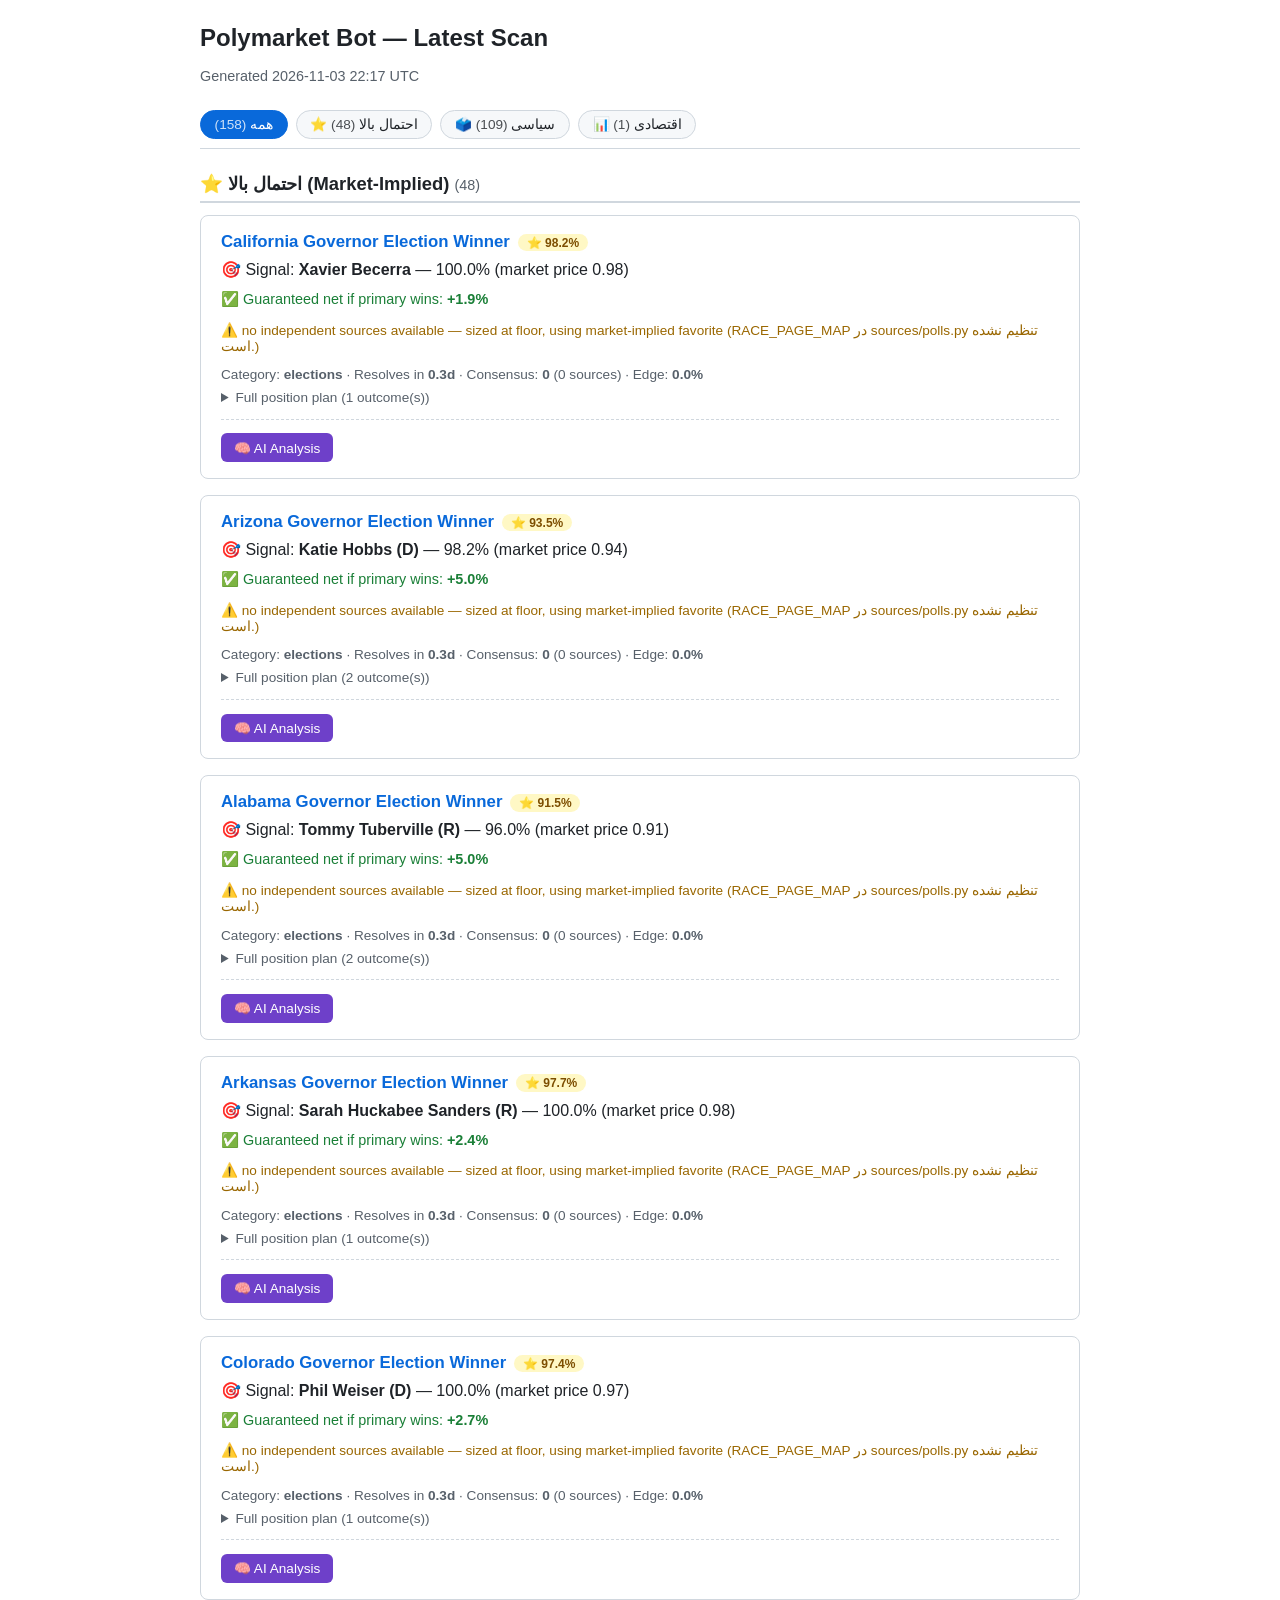
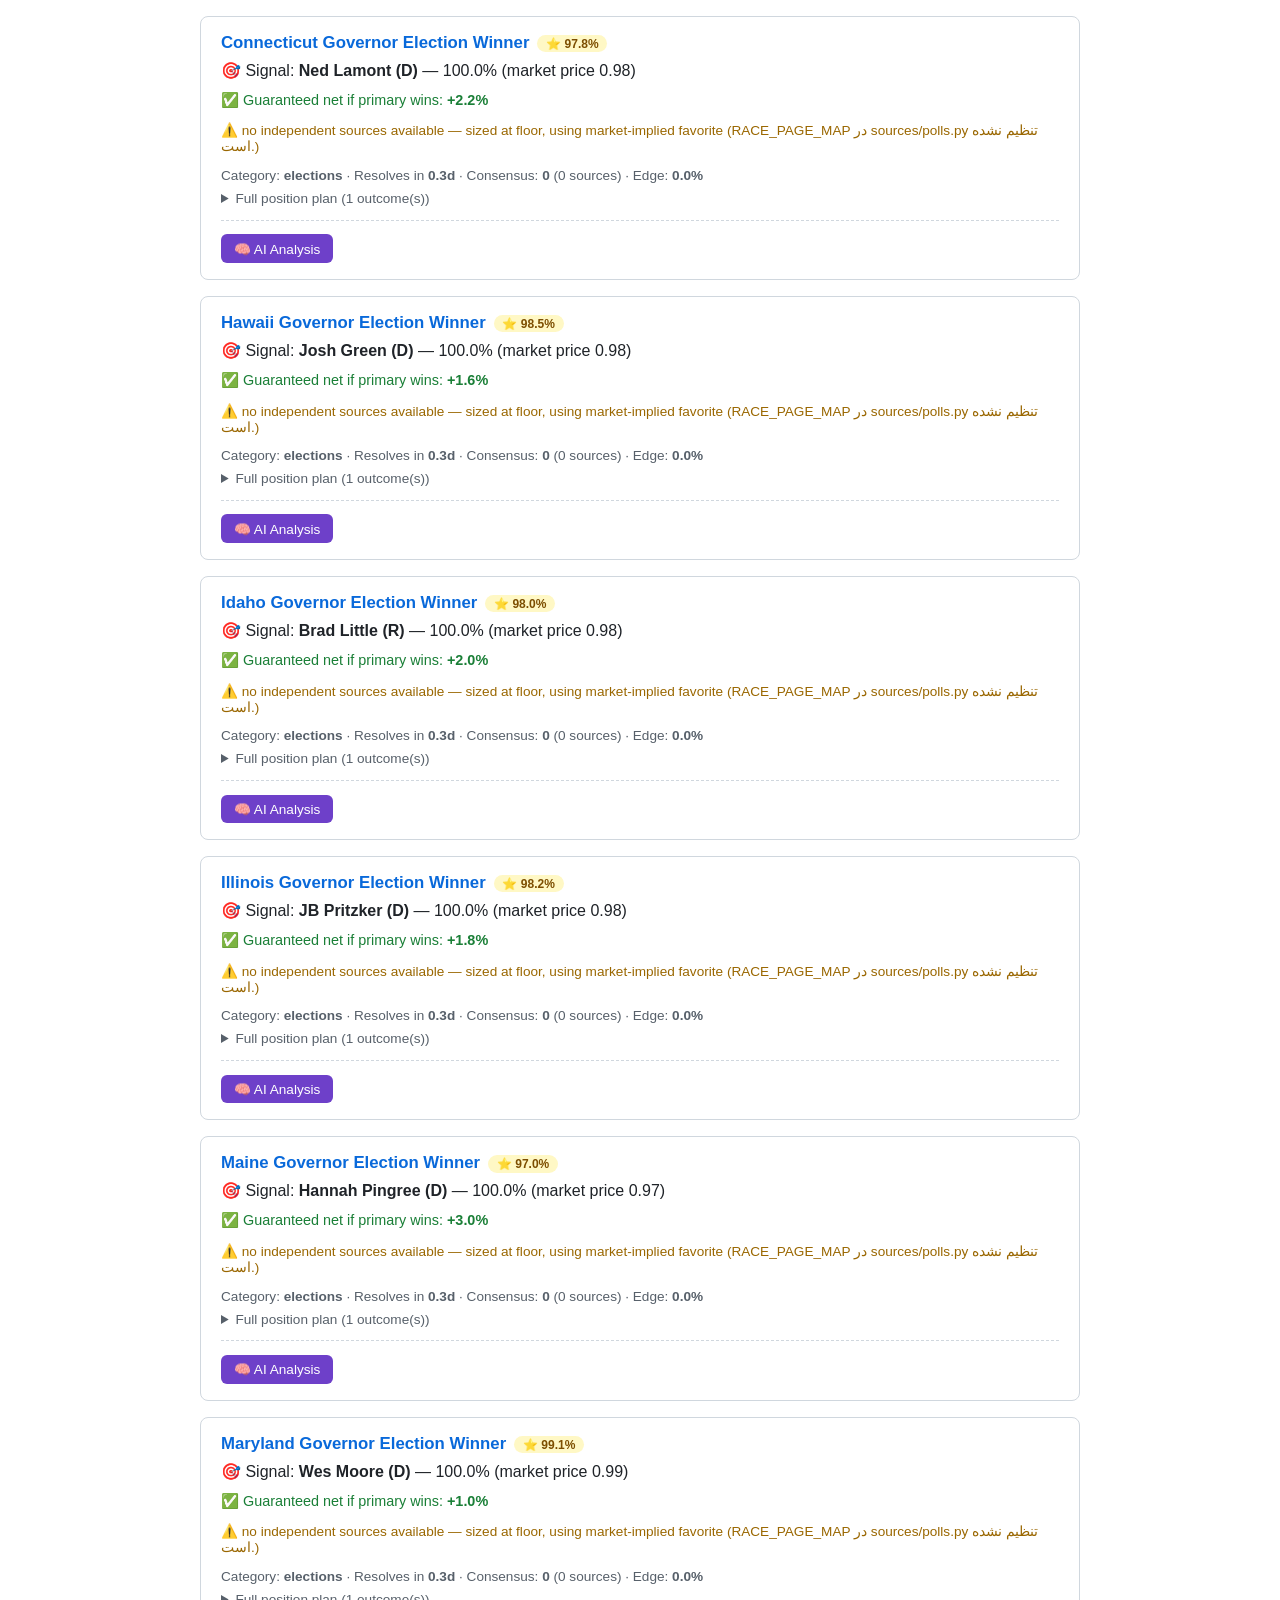
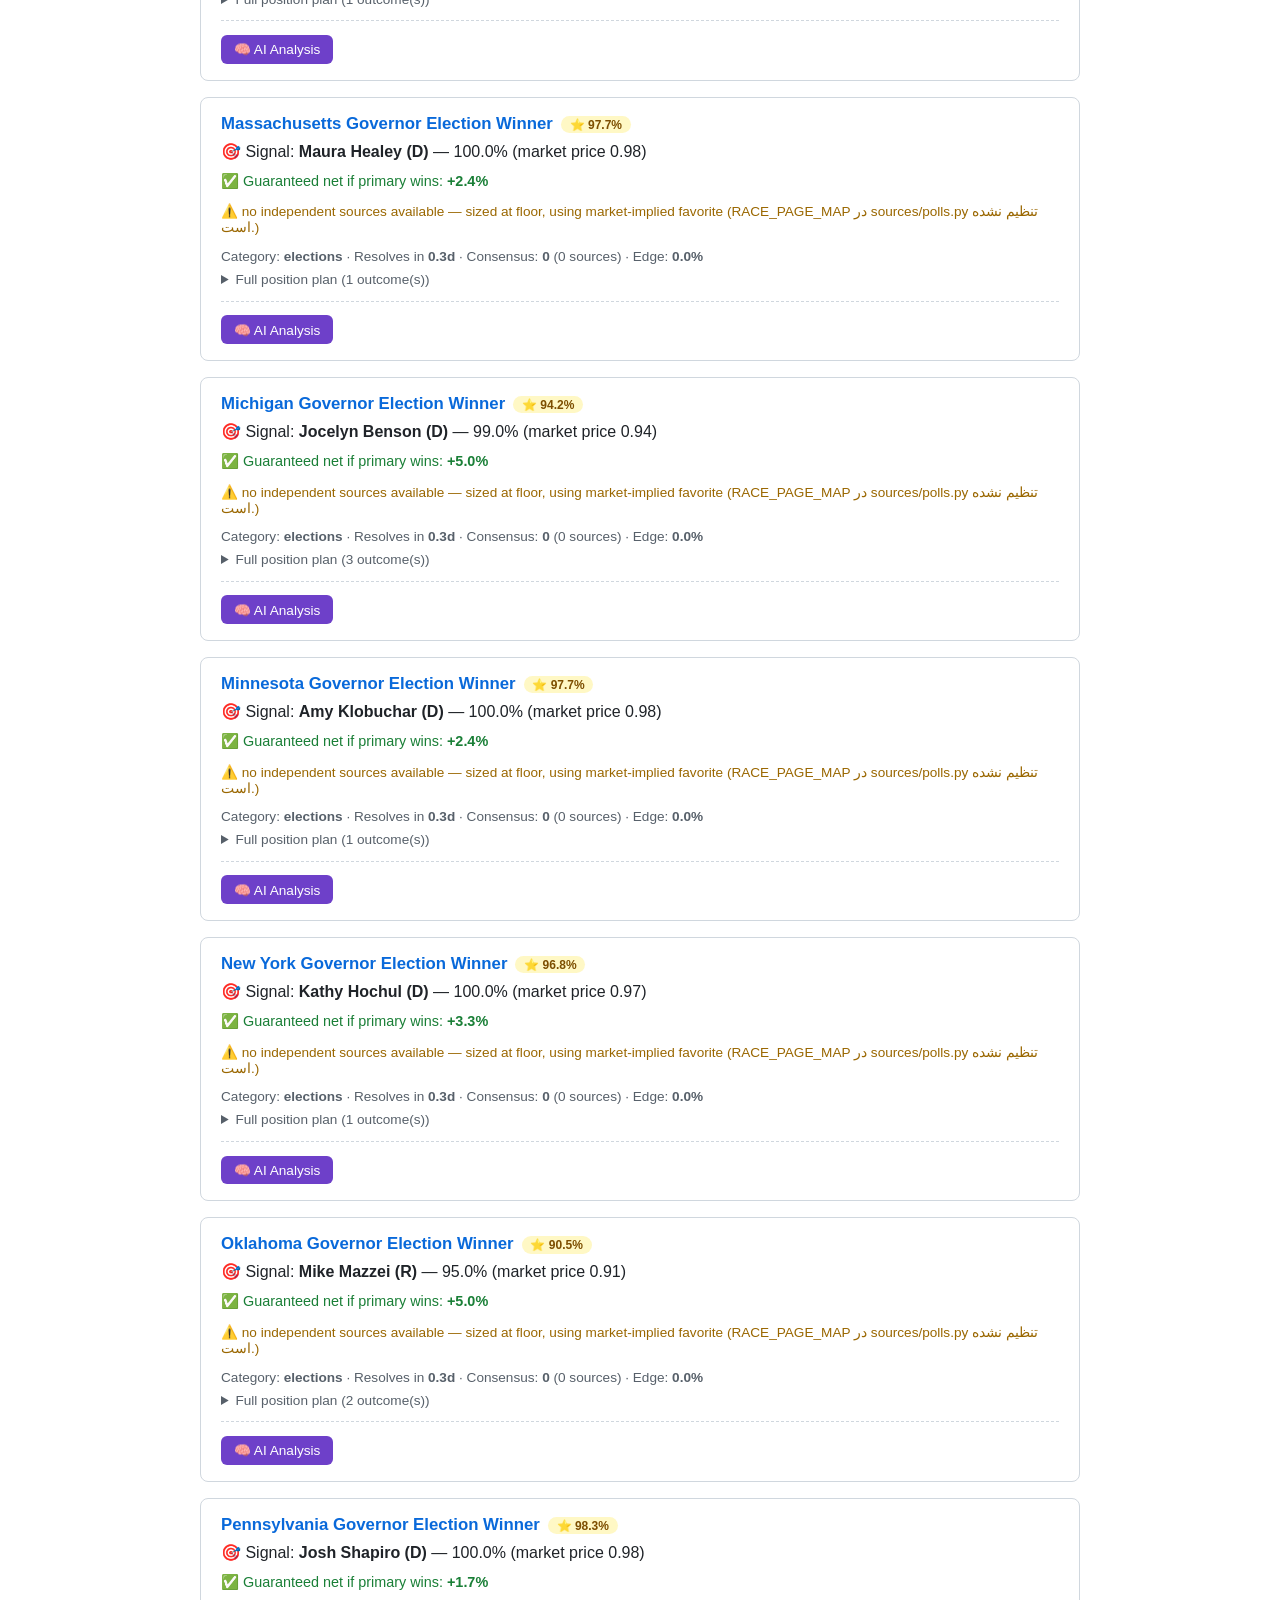
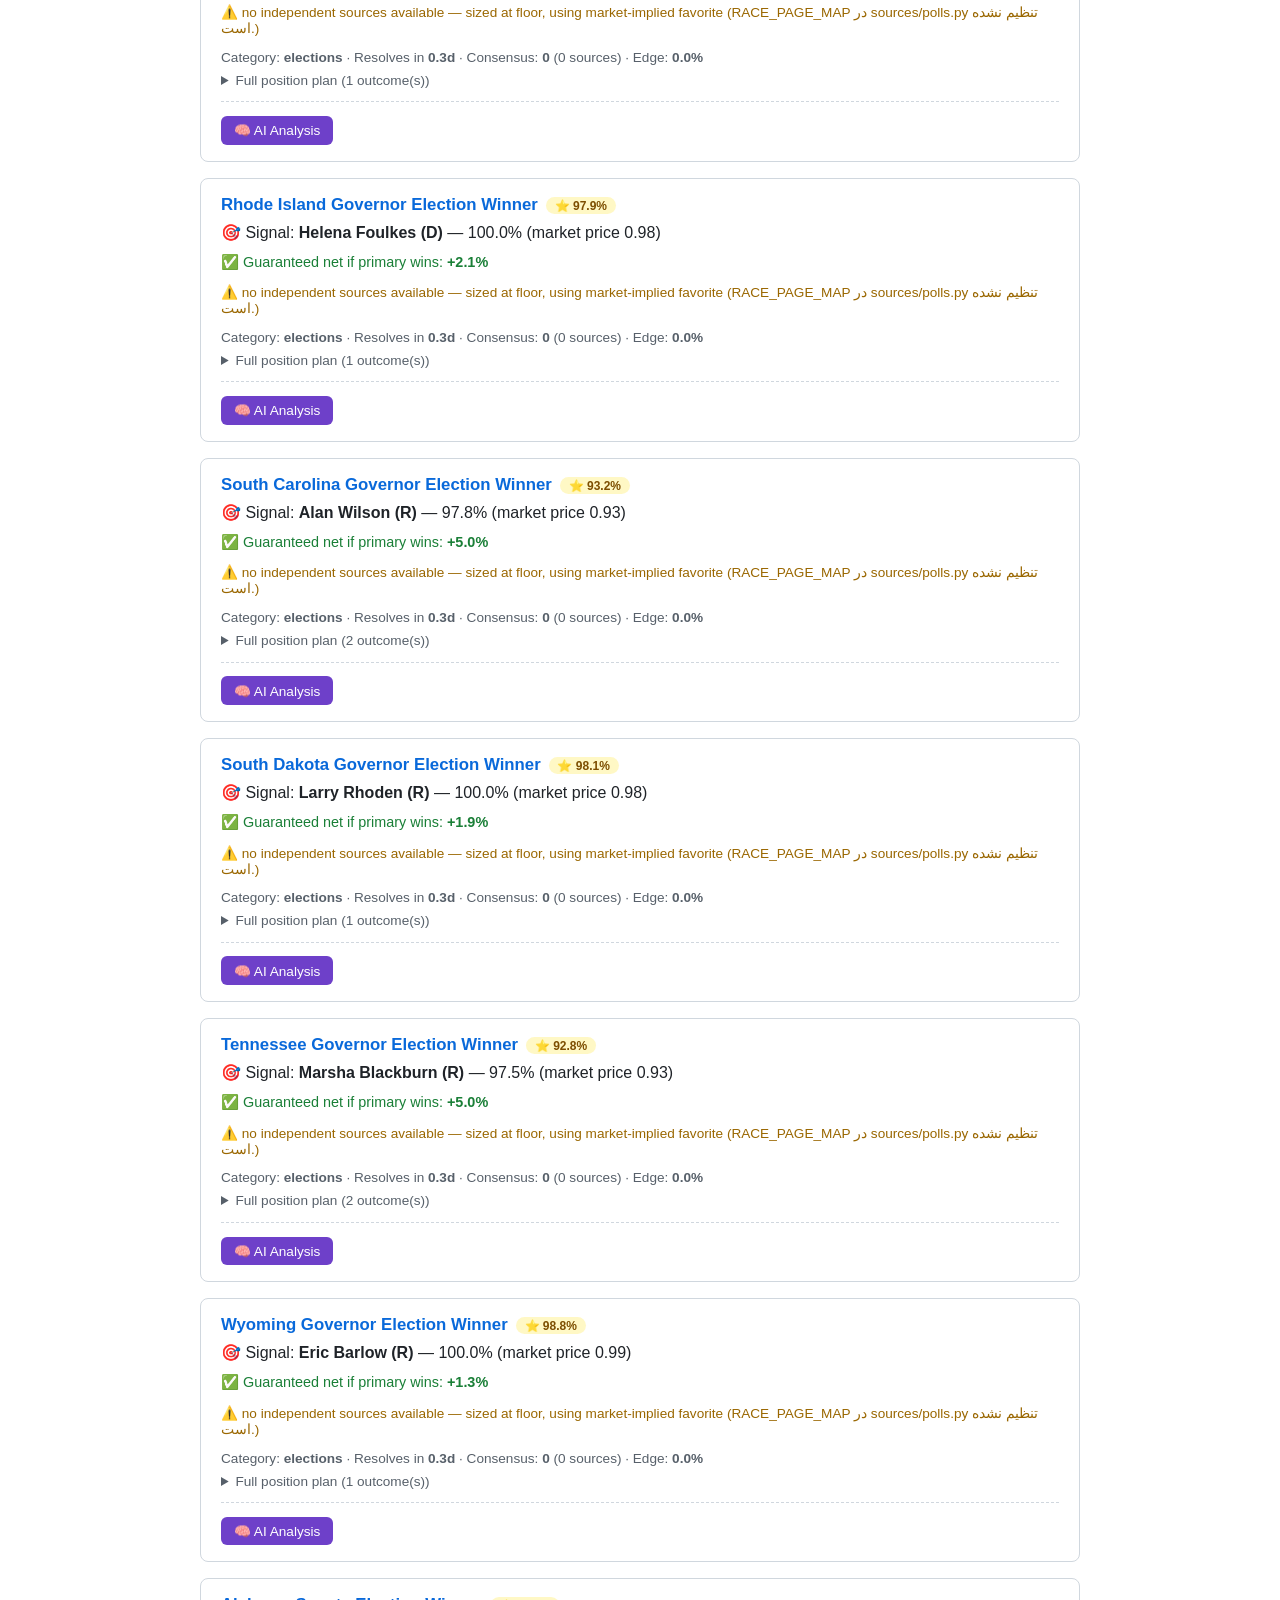
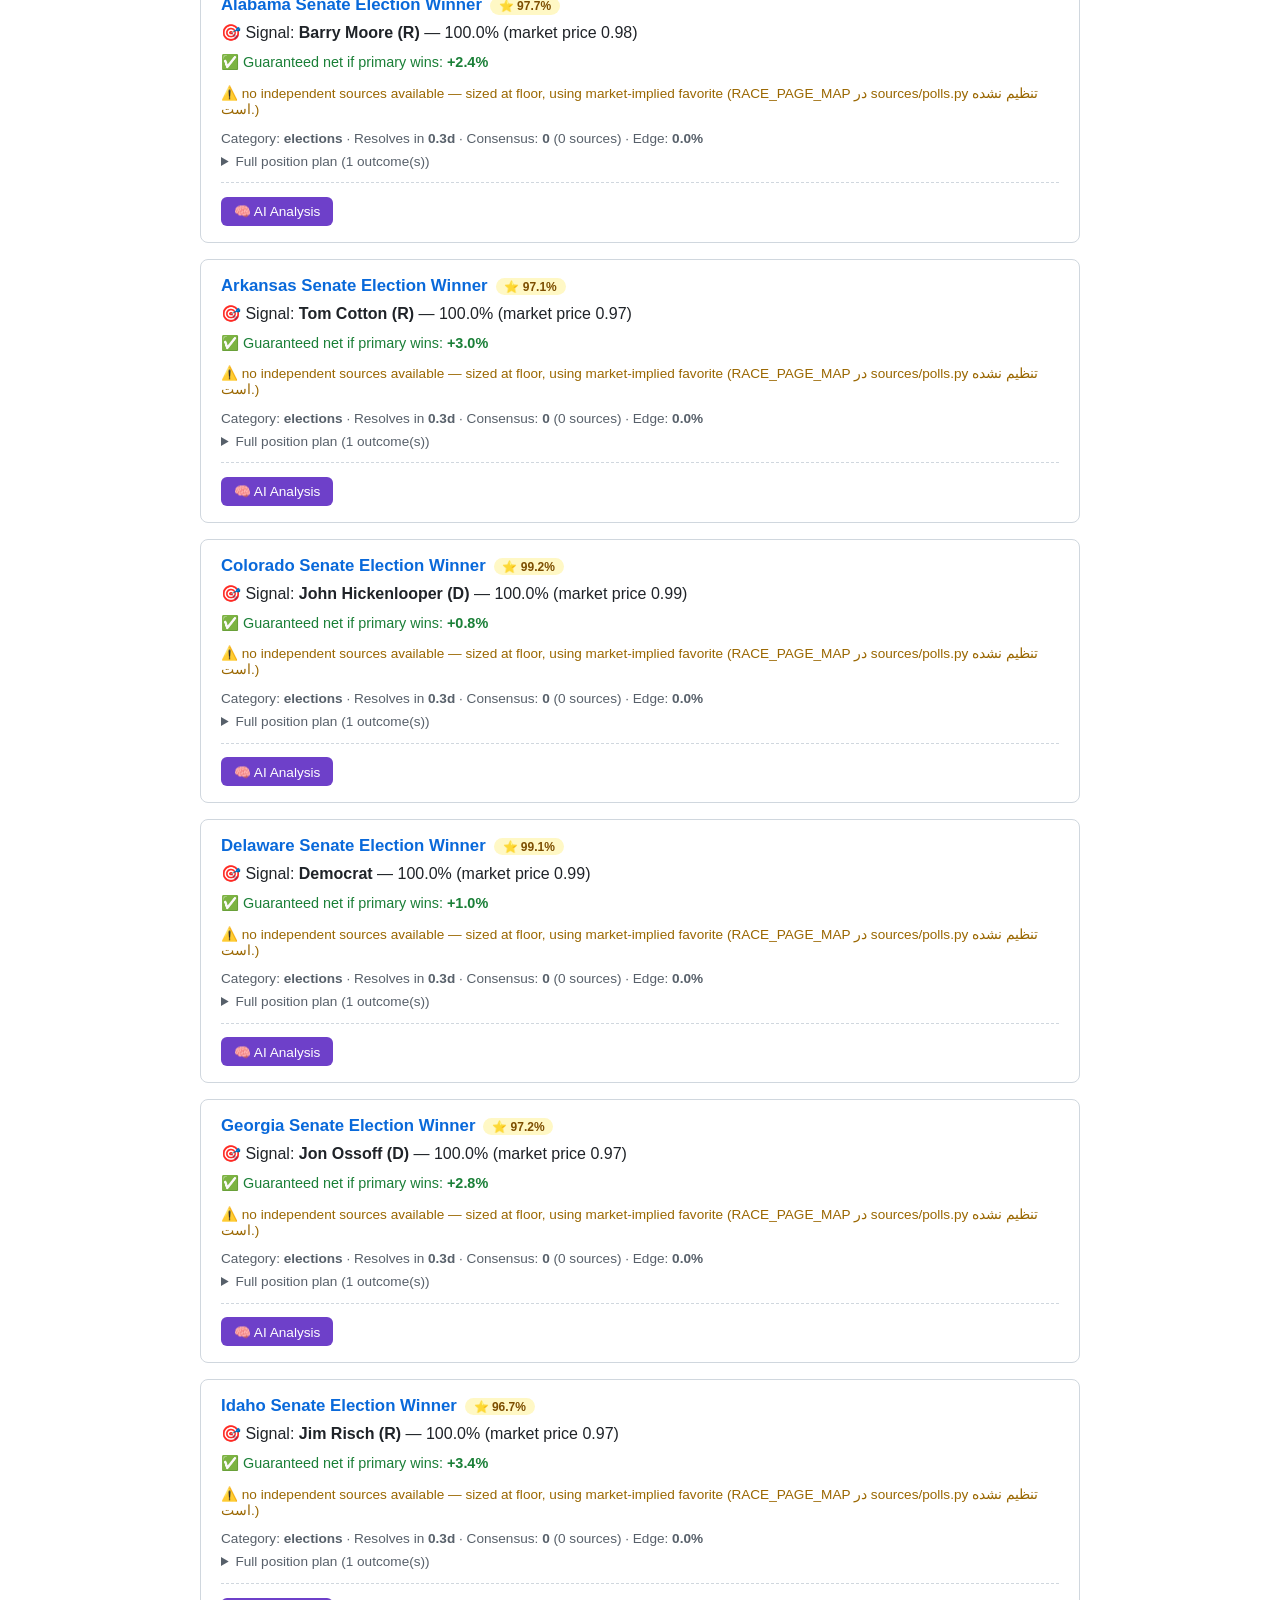
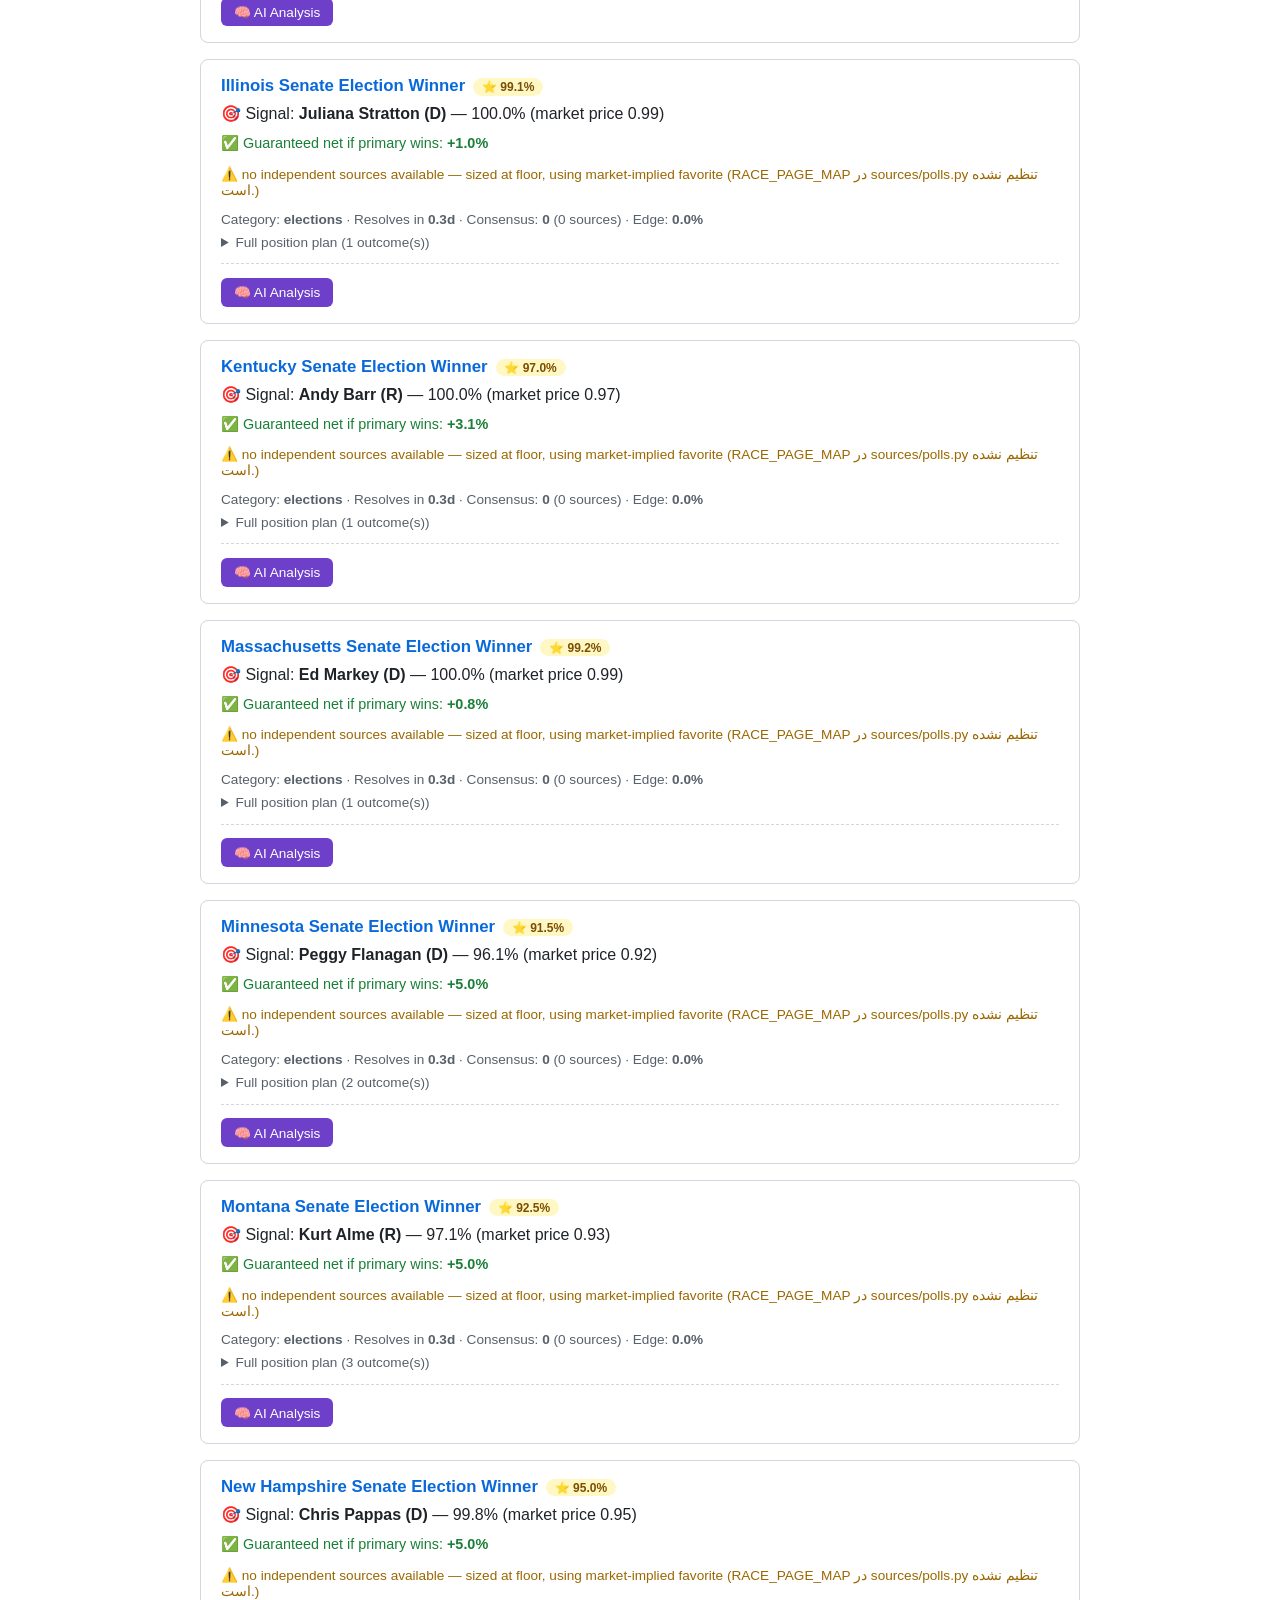
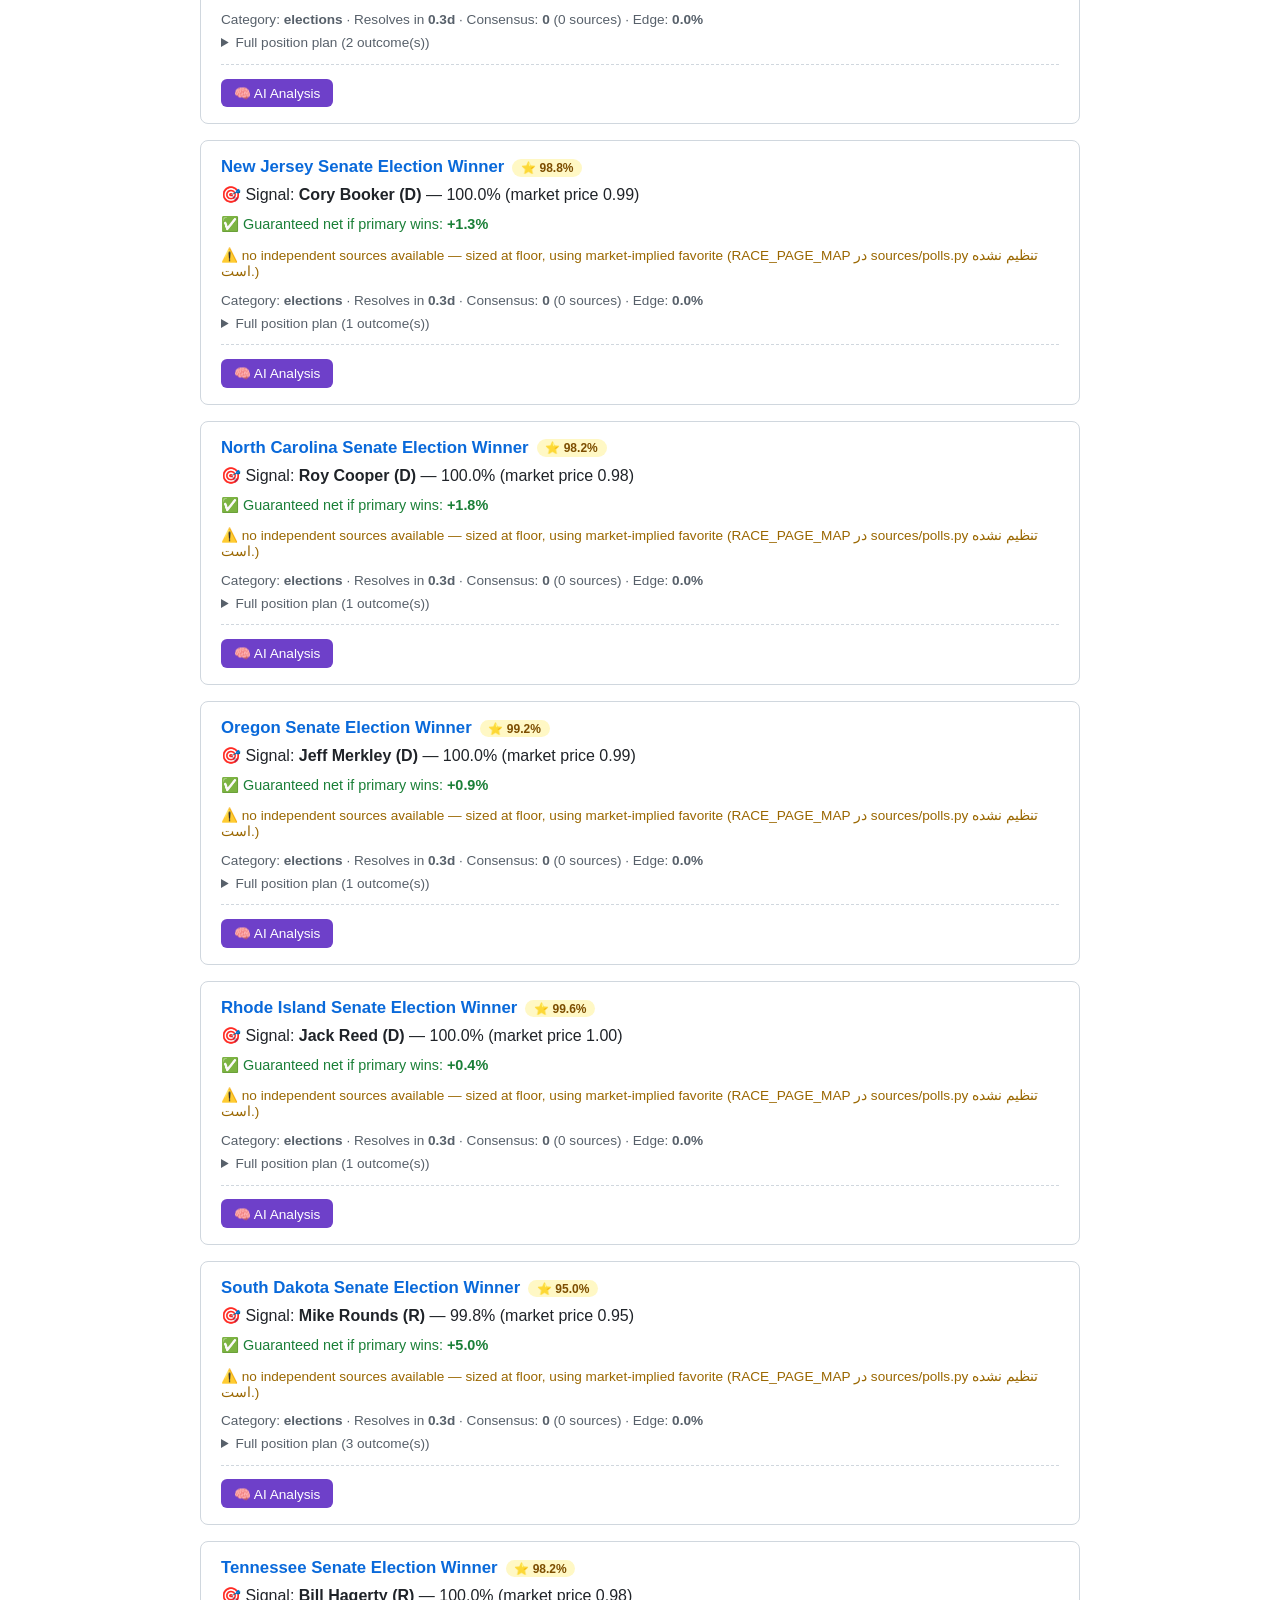
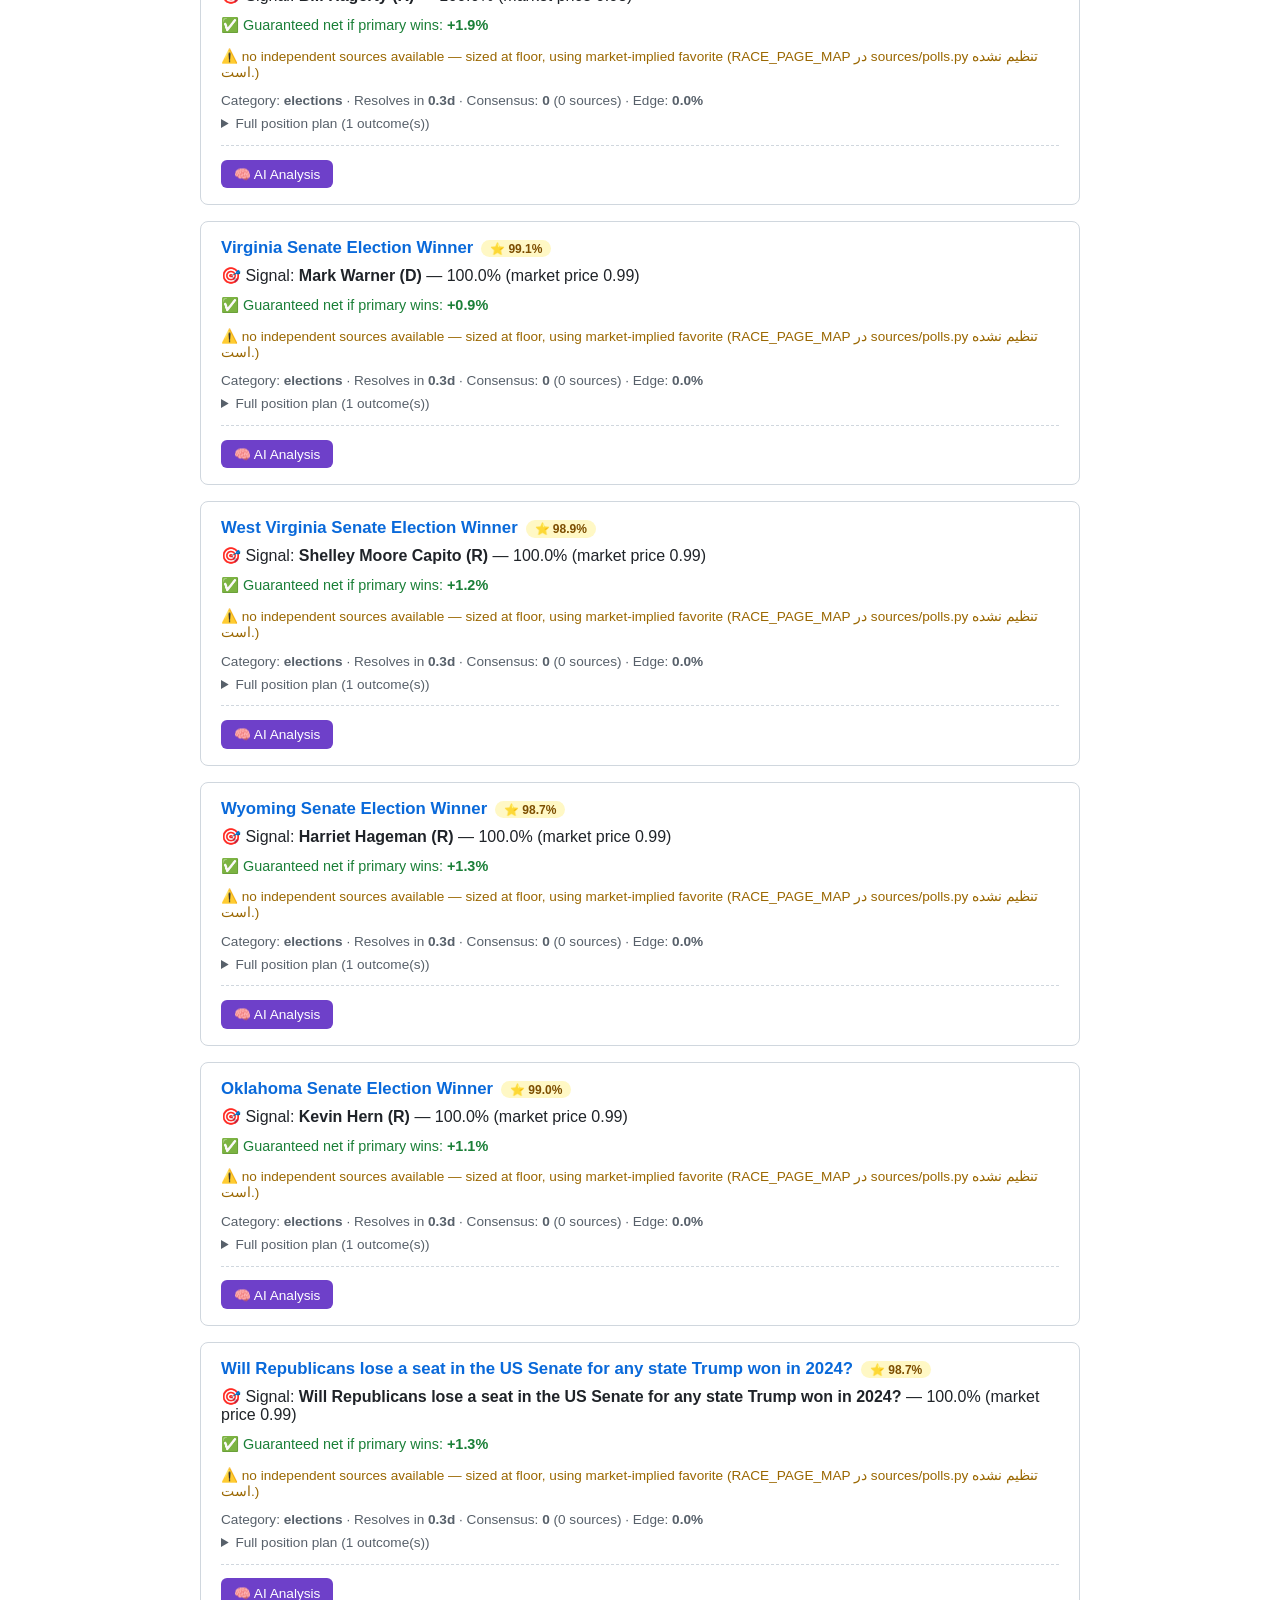
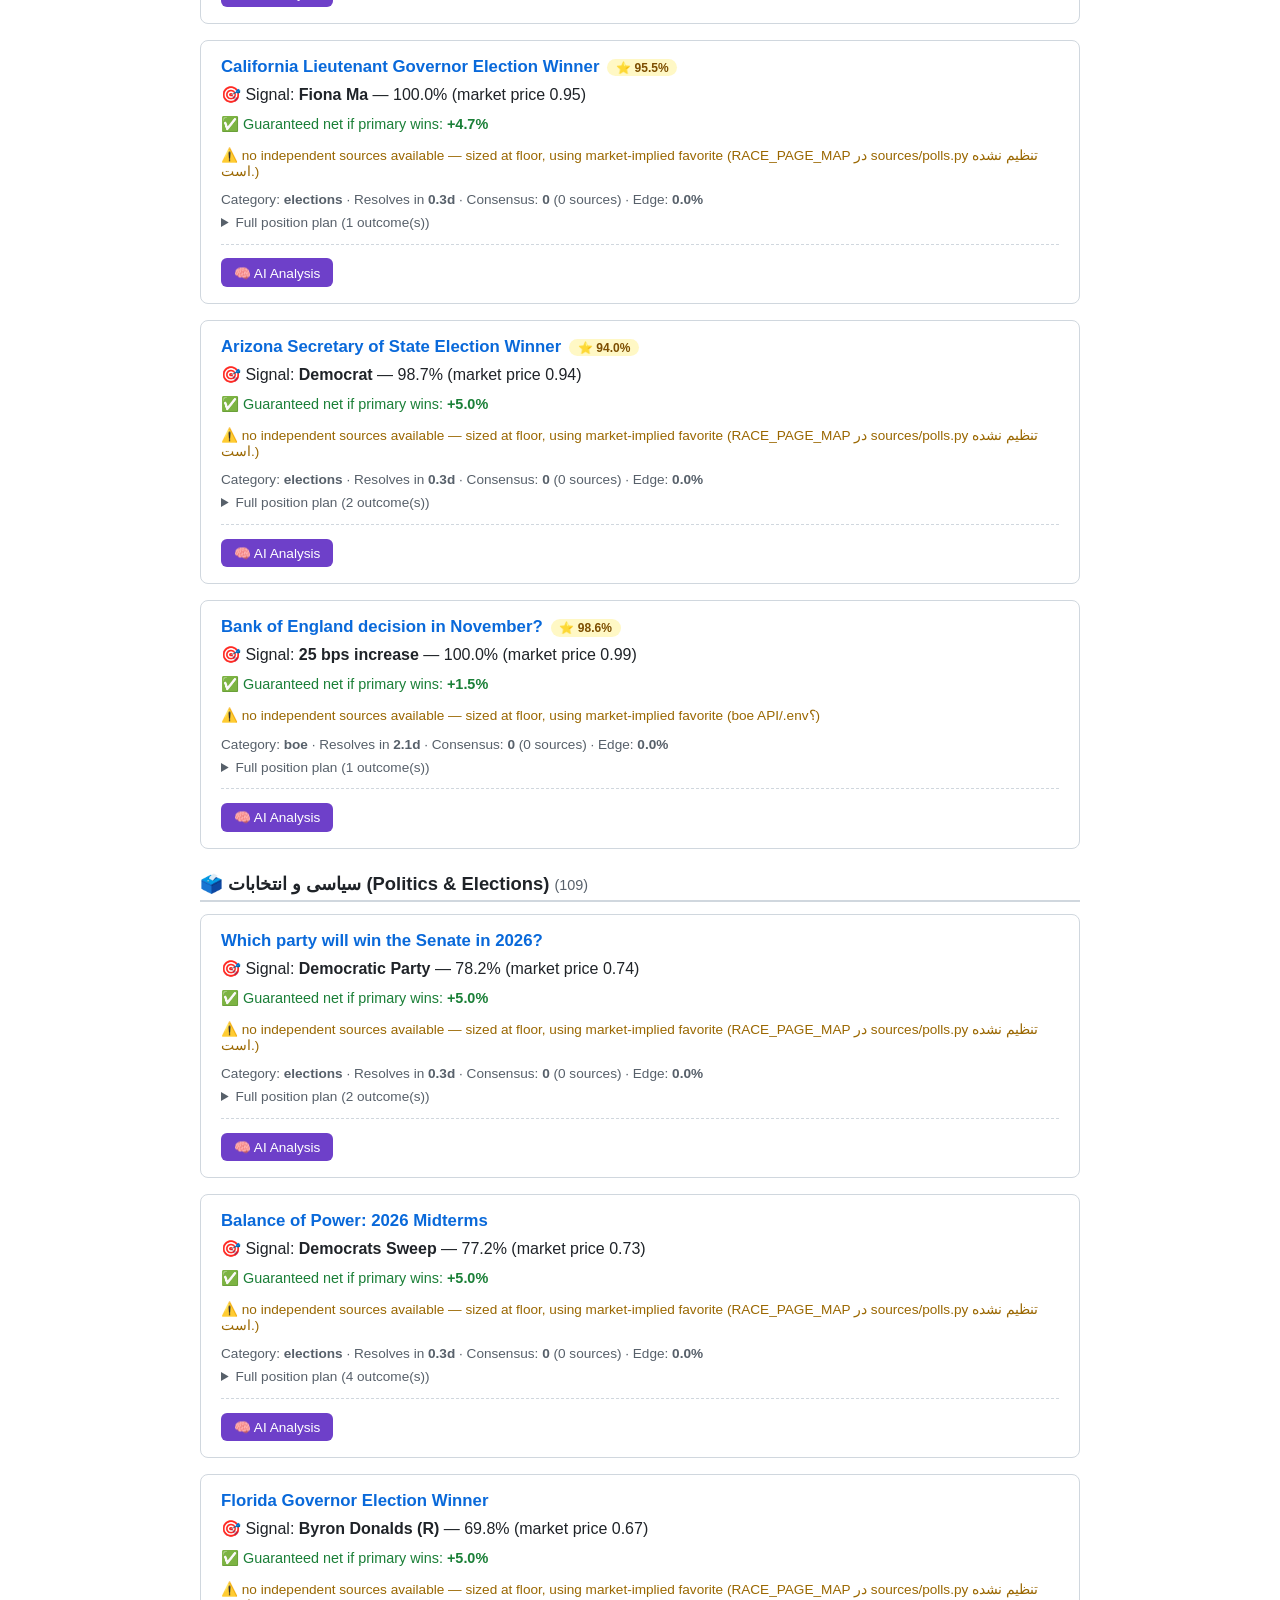
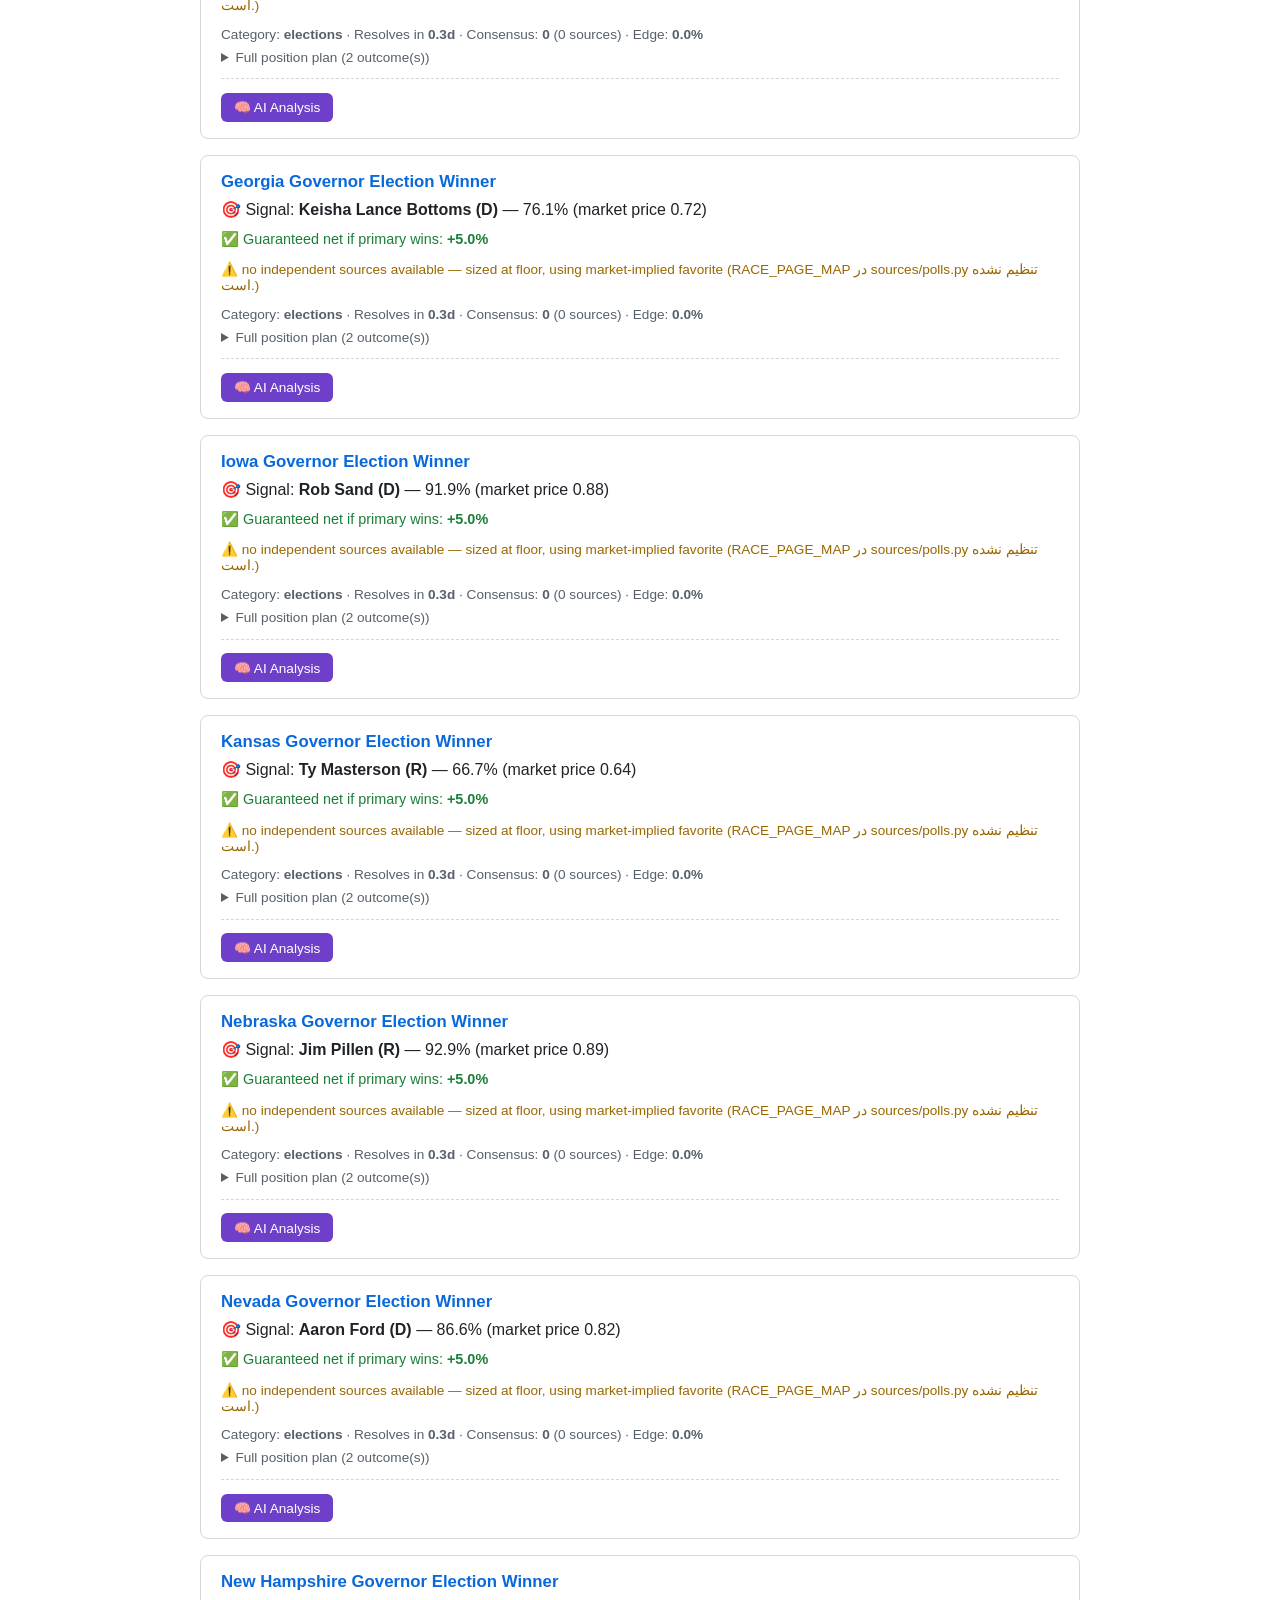
==== docs/index.html @ ee284dfa "Daily scan: 2026-11-03 22:17 UTC" ====
<!DOCTYPE html>
<html lang="en">
<head>
<meta charset="utf-8">
<meta name="viewport" content="width=device-width, initial-scale=1">
<title>Polymarket Bot — Latest Scan</title>
<style>
body { font-family: -apple-system, "Segoe UI", Roboto, sans-serif; max-width: 880px; margin: 0 auto; padding: 0 1rem 2rem; color: #1f2328; }
h1 { font-size: 1.5rem; margin-top: 1.5rem; }
.generated-at { color: #57606a; font-size: 0.9rem; margin-bottom: 1rem; }
.section-nav { position: sticky; top: 0; z-index: 10; background: #ffffff; display: flex; flex-wrap: wrap; gap: 0.5rem; padding: 0.6rem 0; border-bottom: 1px solid #d0d7de; margin-bottom: 1rem; }
.nav-btn { border: 1px solid #d0d7de; background: #f6f8fa; color: #1f2328; border-radius: 999px; padding: 0.35rem 0.85rem; font-size: 0.85rem; cursor: pointer; white-space: nowrap; }
.nav-btn:hover { background: #eaeef2; }
.nav-btn.active { background: #0969da; border-color: #0969da; color: #fff; }
.nav-count { opacity: 0.8; }
.section-title { font-size: 1.15rem; margin: 1.5rem 0 0.75rem; padding-bottom: 0.35rem; border-bottom: 2px solid #d0d7de; }
.section-count { color: #57606a; font-weight: 400; font-size: 0.9rem; }
.market-card { border: 1px solid #d0d7de; border-radius: 8px; padding: 1rem 1.25rem; margin-bottom: 1rem; }
.market-card h2 { font-size: 1.05rem; margin: 0 0 0.5rem; }
.market-card h2 a { color: #0969da; text-decoration: none; }
.confidence-badge { margin-left: 0.5rem; font-size: 0.75rem; background: #fff8c5; color: #7d4e00; border-radius: 999px; padding: 0.1rem 0.55rem; vertical-align: middle; }
.signal { font-size: 1rem; margin: 0.25rem 0 0.75rem; }
.margin { font-size: 0.9rem; margin: 0 0 0.75rem; color: #1a7f37; }
.meta { color: #57606a; font-size: 0.85rem; margin-bottom: 0.5rem; }
table { width: 100%; border-collapse: collapse; font-size: 0.9rem; margin-top: 0.5rem; }
th, td { text-align: left; padding: 0.35rem 0.5rem; border-bottom: 1px solid #eaeef2; }
.warning { color: #9a6700; font-size: 0.85rem; }
.empty { color: #57606a; }
summary { cursor: pointer; color: #57606a; font-size: 0.85rem; }
.ai-sep { border: none; border-top: 1px dashed #d0d7de; margin: 0.85rem 0; }
.ai-widget { font-size: 0.9rem; }
.ai-btn { background: #6e40c9; color: #fff; border: none; border-radius: 6px; padding: 0.4rem 0.8rem; font-size: 0.85rem; cursor: pointer; }
.ai-btn:disabled { opacity: 0.6; cursor: default; }
.ai-result { margin-top: 0.6rem; padding: 0.6rem 0.75rem; background: #f6f8fa; border-radius: 6px; font-size: 0.85rem; line-height: 1.5; }
.ai-result:empty { display: none; }
</style>
</head>
<body>
<h1>Polymarket Bot — Latest Scan</h1>
<p class="generated-at">Generated 2026-11-03 22:17 UTC</p>
<nav class="section-nav"><button type="button" class="nav-btn active" data-target="all" onclick="filterSection(this)">همه <span class="nav-count">(158)</span></button><button type="button" class="nav-btn" data-target="high_confidence" onclick="filterSection(this)">⭐ احتمال بالا <span class="nav-count">(48)</span></button><button type="button" class="nav-btn" data-target="politics" onclick="filterSection(this)">🗳️ سیاسی <span class="nav-count">(109)</span></button><button type="button" class="nav-btn" data-target="economy" onclick="filterSection(this)">📊 اقتصادی <span class="nav-count">(1)</span></button></nav>
<section class="market-section" data-section="high_confidence">
<h2 class="section-title">⭐ احتمال بالا (Market-Implied) <span class="section-count">(48)</span></h2>
<article class="market-card">
<h2><a href="https://polymarket.com/event/california-governor-election-2026" target="_blank" rel="noopener">California Governor Election Winner</a><span class="confidence-badge">⭐ 98.2%</span></h2>
<p class="signal">🎯 Signal: <strong>Xavier Becerra</strong> — 100.0% (market price 0.98)</p>
<p class="margin">✅ Guaranteed net if primary wins: <strong>+1.9%</strong></p>
<p class="warning">⚠️ no independent sources available — sized at floor, using market-implied favorite (RACE_PAGE_MAP در sources/polls.py تنظیم نشده است.)</p>
<p class="meta">Category: <strong>elections</strong> &middot; Resolves in <strong>0.3d</strong> &middot; Consensus: <strong>0</strong> (0 sources) &middot; Edge: <strong>0.0%</strong></p>
<details>
<summary>Full position plan (1 outcome(s))</summary>
<table>
<thead><tr><th>Role</th><th>Outcome</th><th>Size</th><th>Mkt price</th></tr></thead>
<tbody>
<tr><td style="color:#1a7f37;font-weight:600">Primary</td><td>Xavier Becerra</td><td>100.0%</td><td>0.98</td></tr>
</tbody>
</table>
</details>
<hr class="ai-sep">
<div class="ai-widget"><button type="button" class="ai-btn" data-market="{&quot;market_id&quot;: &quot;628936&quot;, &quot;question&quot;: &quot;Will Rick Caruso win the California Governor Election in 2026?&quot;, &quot;outcomes&quot;: [&quot;Yes&quot;, &quot;No&quot;], &quot;outcome_prices&quot;: [0.0005, 0.9995], &quot;end_date&quot;: &quot;2026-11-04T04:59:00+00:00&quot;, &quot;category&quot;: &quot;elections&quot;}" onclick="runAiAnalysis(this)">🧠 AI Analysis</button><div class="ai-result" id="ai-result-628936"></div></div>
</article>
<article class="market-card">
<h2><a href="https://polymarket.com/event/arizona-governor-winner-2026" target="_blank" rel="noopener">Arizona Governor Election Winner</a><span class="confidence-badge">⭐ 93.5%</span></h2>
<p class="signal">🎯 Signal: <strong>Katie Hobbs (D)</strong> — 98.2% (market price 0.94)</p>
<p class="margin">✅ Guaranteed net if primary wins: <strong>+5.0%</strong></p>
<p class="warning">⚠️ no independent sources available — sized at floor, using market-implied favorite (RACE_PAGE_MAP در sources/polls.py تنظیم نشده است.)</p>
<p class="meta">Category: <strong>elections</strong> &middot; Resolves in <strong>0.3d</strong> &middot; Consensus: <strong>0</strong> (0 sources) &middot; Edge: <strong>0.0%</strong></p>
<details>
<summary>Full position plan (2 outcome(s))</summary>
<table>
<thead><tr><th>Role</th><th>Outcome</th><th>Size</th><th>Mkt price</th></tr></thead>
<tbody>
<tr><td style="color:#1a7f37;font-weight:600">Primary</td><td>Katie Hobbs (D)</td><td>98.2%</td><td>0.94</td></tr><tr><td style="color:#9a6700;font-weight:600">Hedge</td><td>Andy Biggs (R)</td><td>1.8%</td><td>0.07</td></tr>
</tbody>
</table>
</details>
<hr class="ai-sep">
<div class="ai-widget"><button type="button" class="ai-btn" data-market="{&quot;market_id&quot;: &quot;629183&quot;, &quot;question&quot;: &quot;Will the Democrats win the Arizona governor race in 2026?&quot;, &quot;outcomes&quot;: [&quot;Yes&quot;, &quot;No&quot;], &quot;outcome_prices&quot;: [0.935, 0.065], &quot;end_date&quot;: &quot;2026-11-04T04:59:00+00:00&quot;, &quot;category&quot;: &quot;elections&quot;}" onclick="runAiAnalysis(this)">🧠 AI Analysis</button><div class="ai-result" id="ai-result-629183"></div></div>
</article>
<article class="market-card">
<h2><a href="https://polymarket.com/event/alabama-governor-winner-2026" target="_blank" rel="noopener">Alabama Governor Election Winner</a><span class="confidence-badge">⭐ 91.5%</span></h2>
<p class="signal">🎯 Signal: <strong>Tommy Tuberville (R)</strong> — 96.0% (market price 0.91)</p>
<p class="margin">✅ Guaranteed net if primary wins: <strong>+5.0%</strong></p>
<p class="warning">⚠️ no independent sources available — sized at floor, using market-implied favorite (RACE_PAGE_MAP در sources/polls.py تنظیم نشده است.)</p>
<p class="meta">Category: <strong>elections</strong> &middot; Resolves in <strong>0.3d</strong> &middot; Consensus: <strong>0</strong> (0 sources) &middot; Edge: <strong>0.0%</strong></p>
<details>
<summary>Full position plan (2 outcome(s))</summary>
<table>
<thead><tr><th>Role</th><th>Outcome</th><th>Size</th><th>Mkt price</th></tr></thead>
<tbody>
<tr><td style="color:#1a7f37;font-weight:600">Primary</td><td>Tommy Tuberville (R)</td><td>96.0%</td><td>0.91</td></tr><tr><td style="color:#9a6700;font-weight:600">Hedge</td><td>Doug Jones (D)</td><td>4.0%</td><td>0.09</td></tr>
</tbody>
</table>
</details>
<hr class="ai-sep">
<div class="ai-widget"><button type="button" class="ai-btn" data-market="{&quot;market_id&quot;: &quot;629270&quot;, &quot;question&quot;: &quot;Will the Democrats win the Alabama governor race in 2026?&quot;, &quot;outcomes&quot;: [&quot;Yes&quot;, &quot;No&quot;], &quot;outcome_prices&quot;: [0.086, 0.914], &quot;end_date&quot;: &quot;2026-11-04T04:59:00+00:00&quot;, &quot;category&quot;: &quot;elections&quot;}" onclick="runAiAnalysis(this)">🧠 AI Analysis</button><div class="ai-result" id="ai-result-629270"></div></div>
</article>
<article class="market-card">
<h2><a href="https://polymarket.com/event/arkansas-governor-winner-2026" target="_blank" rel="noopener">Arkansas Governor Election Winner</a><span class="confidence-badge">⭐ 97.7%</span></h2>
<p class="signal">🎯 Signal: <strong>Sarah Huckabee Sanders (R)</strong> — 100.0% (market price 0.98)</p>
<p class="margin">✅ Guaranteed net if primary wins: <strong>+2.4%</strong></p>
<p class="warning">⚠️ no independent sources available — sized at floor, using market-implied favorite (RACE_PAGE_MAP در sources/polls.py تنظیم نشده است.)</p>
<p class="meta">Category: <strong>elections</strong> &middot; Resolves in <strong>0.3d</strong> &middot; Consensus: <strong>0</strong> (0 sources) &middot; Edge: <strong>0.0%</strong></p>
<details>
<summary>Full position plan (1 outcome(s))</summary>
<table>
<thead><tr><th>Role</th><th>Outcome</th><th>Size</th><th>Mkt price</th></tr></thead>
<tbody>
<tr><td style="color:#1a7f37;font-weight:600">Primary</td><td>Sarah Huckabee Sanders (R)</td><td>100.0%</td><td>0.98</td></tr>
</tbody>
</table>
</details>
<hr class="ai-sep">
<div class="ai-widget"><button type="button" class="ai-btn" data-market="{&quot;market_id&quot;: &quot;629283&quot;, &quot;question&quot;: &quot;Will the Democrats win the Arkansas governor race in 2026?&quot;, &quot;outcomes&quot;: [&quot;Yes&quot;, &quot;No&quot;], &quot;outcome_prices&quot;: [0.022, 0.978], &quot;end_date&quot;: &quot;2026-11-04T04:59:00+00:00&quot;, &quot;category&quot;: &quot;elections&quot;}" onclick="runAiAnalysis(this)">🧠 AI Analysis</button><div class="ai-result" id="ai-result-629283"></div></div>
</article>
<article class="market-card">
<h2><a href="https://polymarket.com/event/colorado-governor-winner-2026" target="_blank" rel="noopener">Colorado Governor Election Winner</a><span class="confidence-badge">⭐ 97.4%</span></h2>
<p class="signal">🎯 Signal: <strong>Phil Weiser (D)</strong> — 100.0% (market price 0.97)</p>
<p class="margin">✅ Guaranteed net if primary wins: <strong>+2.7%</strong></p>
<p class="warning">⚠️ no independent sources available — sized at floor, using market-implied favorite (RACE_PAGE_MAP در sources/polls.py تنظیم نشده است.)</p>
<p class="meta">Category: <strong>elections</strong> &middot; Resolves in <strong>0.3d</strong> &middot; Consensus: <strong>0</strong> (0 sources) &middot; Edge: <strong>0.0%</strong></p>
<details>
<summary>Full position plan (1 outcome(s))</summary>
<table>
<thead><tr><th>Role</th><th>Outcome</th><th>Size</th><th>Mkt price</th></tr></thead>
<tbody>
<tr><td style="color:#1a7f37;font-weight:600">Primary</td><td>Phil Weiser (D)</td><td>100.0%</td><td>0.97</td></tr>
</tbody>
</table>
</details>
<hr class="ai-sep">
<div class="ai-widget"><button type="button" class="ai-btn" data-market="{&quot;market_id&quot;: &quot;629296&quot;, &quot;question&quot;: &quot;Will the Democrats win the Colorado governor race in 2026?&quot;, &quot;outcomes&quot;: [&quot;Yes&quot;, &quot;No&quot;], &quot;outcome_prices&quot;: [0.9735, 0.0265], &quot;end_date&quot;: &quot;2026-11-04T04:59:00+00:00&quot;, &quot;category&quot;: &quot;elections&quot;}" onclick="runAiAnalysis(this)">🧠 AI Analysis</button><div class="ai-result" id="ai-result-629296"></div></div>
</article>
<article class="market-card">
<h2><a href="https://polymarket.com/event/connecticut-governor-winner-2026" target="_blank" rel="noopener">Connecticut Governor Election Winner</a><span class="confidence-badge">⭐ 97.8%</span></h2>
<p class="signal">🎯 Signal: <strong>Ned Lamont (D)</strong> — 100.0% (market price 0.98)</p>
<p class="margin">✅ Guaranteed net if primary wins: <strong>+2.2%</strong></p>
<p class="warning">⚠️ no independent sources available — sized at floor, using market-implied favorite (RACE_PAGE_MAP در sources/polls.py تنظیم نشده است.)</p>
<p class="meta">Category: <strong>elections</strong> &middot; Resolves in <strong>0.3d</strong> &middot; Consensus: <strong>0</strong> (0 sources) &middot; Edge: <strong>0.0%</strong></p>
<details>
<summary>Full position plan (1 outcome(s))</summary>
<table>
<thead><tr><th>Role</th><th>Outcome</th><th>Size</th><th>Mkt price</th></tr></thead>
<tbody>
<tr><td style="color:#1a7f37;font-weight:600">Primary</td><td>Ned Lamont (D)</td><td>100.0%</td><td>0.98</td></tr>
</tbody>
</table>
</details>
<hr class="ai-sep">
<div class="ai-widget"><button type="button" class="ai-btn" data-market="{&quot;market_id&quot;: &quot;629311&quot;, &quot;question&quot;: &quot;Will the Democrats win the Connecticut governor race in 2026?&quot;, &quot;outcomes&quot;: [&quot;Yes&quot;, &quot;No&quot;], &quot;outcome_prices&quot;: [0.978, 0.022], &quot;end_date&quot;: &quot;2026-11-04T04:59:00+00:00&quot;, &quot;category&quot;: &quot;elections&quot;}" onclick="runAiAnalysis(this)">🧠 AI Analysis</button><div class="ai-result" id="ai-result-629311"></div></div>
</article>
<article class="market-card">
<h2><a href="https://polymarket.com/event/hawaii-governor-winner-2026" target="_blank" rel="noopener">Hawaii Governor Election Winner</a><span class="confidence-badge">⭐ 98.5%</span></h2>
<p class="signal">🎯 Signal: <strong>Josh Green (D)</strong> — 100.0% (market price 0.98)</p>
<p class="margin">✅ Guaranteed net if primary wins: <strong>+1.6%</strong></p>
<p class="warning">⚠️ no independent sources available — sized at floor, using market-implied favorite (RACE_PAGE_MAP در sources/polls.py تنظیم نشده است.)</p>
<p class="meta">Category: <strong>elections</strong> &middot; Resolves in <strong>0.3d</strong> &middot; Consensus: <strong>0</strong> (0 sources) &middot; Edge: <strong>0.0%</strong></p>
<details>
<summary>Full position plan (1 outcome(s))</summary>
<table>
<thead><tr><th>Role</th><th>Outcome</th><th>Size</th><th>Mkt price</th></tr></thead>
<tbody>
<tr><td style="color:#1a7f37;font-weight:600">Primary</td><td>Josh Green (D)</td><td>100.0%</td><td>0.98</td></tr>
</tbody>
</table>
</details>
<hr class="ai-sep">
<div class="ai-widget"><button type="button" class="ai-btn" data-market="{&quot;market_id&quot;: &quot;629350&quot;, &quot;question&quot;: &quot;Will the Democrats win the Hawaii governor race in 2026?&quot;, &quot;outcomes&quot;: [&quot;Yes&quot;, &quot;No&quot;], &quot;outcome_prices&quot;: [0.9845, 0.0155], &quot;end_date&quot;: &quot;2026-11-04T04:59:00+00:00&quot;, &quot;category&quot;: &quot;elections&quot;}" onclick="runAiAnalysis(this)">🧠 AI Analysis</button><div class="ai-result" id="ai-result-629350"></div></div>
</article>
<article class="market-card">
<h2><a href="https://polymarket.com/event/idaho-governor-winner-2026" target="_blank" rel="noopener">Idaho Governor Election Winner</a><span class="confidence-badge">⭐ 98.0%</span></h2>
<p class="signal">🎯 Signal: <strong>Brad Little (R)</strong> — 100.0% (market price 0.98)</p>
<p class="margin">✅ Guaranteed net if primary wins: <strong>+2.0%</strong></p>
<p class="warning">⚠️ no independent sources available — sized at floor, using market-implied favorite (RACE_PAGE_MAP در sources/polls.py تنظیم نشده است.)</p>
<p class="meta">Category: <strong>elections</strong> &middot; Resolves in <strong>0.3d</strong> &middot; Consensus: <strong>0</strong> (0 sources) &middot; Edge: <strong>0.0%</strong></p>
<details>
<summary>Full position plan (1 outcome(s))</summary>
<table>
<thead><tr><th>Role</th><th>Outcome</th><th>Size</th><th>Mkt price</th></tr></thead>
<tbody>
<tr><td style="color:#1a7f37;font-weight:600">Primary</td><td>Brad Little (R)</td><td>100.0%</td><td>0.98</td></tr>
</tbody>
</table>
</details>
<hr class="ai-sep">
<div class="ai-widget"><button type="button" class="ai-btn" data-market="{&quot;market_id&quot;: &quot;629363&quot;, &quot;question&quot;: &quot;Will the Democrats win the Idaho governor race in 2026?&quot;, &quot;outcomes&quot;: [&quot;Yes&quot;, &quot;No&quot;], &quot;outcome_prices&quot;: [0.019, 0.981], &quot;end_date&quot;: &quot;2026-11-04T04:59:00+00:00&quot;, &quot;category&quot;: &quot;elections&quot;}" onclick="runAiAnalysis(this)">🧠 AI Analysis</button><div class="ai-result" id="ai-result-629363"></div></div>
</article>
<article class="market-card">
<h2><a href="https://polymarket.com/event/illinois-governor-winner-2026" target="_blank" rel="noopener">Illinois Governor Election Winner</a><span class="confidence-badge">⭐ 98.2%</span></h2>
<p class="signal">🎯 Signal: <strong>JB Pritzker (D)</strong> — 100.0% (market price 0.98)</p>
<p class="margin">✅ Guaranteed net if primary wins: <strong>+1.8%</strong></p>
<p class="warning">⚠️ no independent sources available — sized at floor, using market-implied favorite (RACE_PAGE_MAP در sources/polls.py تنظیم نشده است.)</p>
<p class="meta">Category: <strong>elections</strong> &middot; Resolves in <strong>0.3d</strong> &middot; Consensus: <strong>0</strong> (0 sources) &middot; Edge: <strong>0.0%</strong></p>
<details>
<summary>Full position plan (1 outcome(s))</summary>
<table>
<thead><tr><th>Role</th><th>Outcome</th><th>Size</th><th>Mkt price</th></tr></thead>
<tbody>
<tr><td style="color:#1a7f37;font-weight:600">Primary</td><td>JB Pritzker (D)</td><td>100.0%</td><td>0.98</td></tr>
</tbody>
</table>
</details>
<hr class="ai-sep">
<div class="ai-widget"><button type="button" class="ai-btn" data-market="{&quot;market_id&quot;: &quot;629376&quot;, &quot;question&quot;: &quot;Will the Democrats win the Illinois governor race in 2026?&quot;, &quot;outcomes&quot;: [&quot;Yes&quot;, &quot;No&quot;], &quot;outcome_prices&quot;: [0.9825, 0.0175], &quot;end_date&quot;: &quot;2026-11-04T04:59:00+00:00&quot;, &quot;category&quot;: &quot;elections&quot;}" onclick="runAiAnalysis(this)">🧠 AI Analysis</button><div class="ai-result" id="ai-result-629376"></div></div>
</article>
<article class="market-card">
<h2><a href="https://polymarket.com/event/maine-governor-winner-2026" target="_blank" rel="noopener">Maine Governor Election Winner</a><span class="confidence-badge">⭐ 97.0%</span></h2>
<p class="signal">🎯 Signal: <strong>Hannah Pingree (D)</strong> — 100.0% (market price 0.97)</p>
<p class="margin">✅ Guaranteed net if primary wins: <strong>+3.0%</strong></p>
<p class="warning">⚠️ no independent sources available — sized at floor, using market-implied favorite (RACE_PAGE_MAP در sources/polls.py تنظیم نشده است.)</p>
<p class="meta">Category: <strong>elections</strong> &middot; Resolves in <strong>0.3d</strong> &middot; Consensus: <strong>0</strong> (0 sources) &middot; Edge: <strong>0.0%</strong></p>
<details>
<summary>Full position plan (1 outcome(s))</summary>
<table>
<thead><tr><th>Role</th><th>Outcome</th><th>Size</th><th>Mkt price</th></tr></thead>
<tbody>
<tr><td style="color:#1a7f37;font-weight:600">Primary</td><td>Hannah Pingree (D)</td><td>100.0%</td><td>0.97</td></tr>
</tbody>
</table>
</details>
<hr class="ai-sep">
<div class="ai-widget"><button type="button" class="ai-btn" data-market="{&quot;market_id&quot;: &quot;629425&quot;, &quot;question&quot;: &quot;Will the Democrats win the Maine governor race in 2026?&quot;, &quot;outcomes&quot;: [&quot;Yes&quot;, &quot;No&quot;], &quot;outcome_prices&quot;: [0.9705, 0.0295], &quot;end_date&quot;: &quot;2026-11-04T04:59:00+00:00&quot;, &quot;category&quot;: &quot;elections&quot;}" onclick="runAiAnalysis(this)">🧠 AI Analysis</button><div class="ai-result" id="ai-result-629425"></div></div>
</article>
<article class="market-card">
<h2><a href="https://polymarket.com/event/maryland-governor-winner-2026" target="_blank" rel="noopener">Maryland Governor Election Winner</a><span class="confidence-badge">⭐ 99.1%</span></h2>
<p class="signal">🎯 Signal: <strong>Wes Moore (D)</strong> — 100.0% (market price 0.99)</p>
<p class="margin">✅ Guaranteed net if primary wins: <strong>+1.0%</strong></p>
<p class="warning">⚠️ no independent sources available — sized at floor, using market-implied favorite (RACE_PAGE_MAP در sources/polls.py تنظیم نشده است.)</p>
<p class="meta">Category: <strong>elections</strong> &middot; Resolves in <strong>0.3d</strong> &middot; Consensus: <strong>0</strong> (0 sources) &middot; Edge: <strong>0.0%</strong></p>
<details>
<summary>Full position plan (1 outcome(s))</summary>
<table>
<thead><tr><th>Role</th><th>Outcome</th><th>Size</th><th>Mkt price</th></tr></thead>
<tbody>
<tr><td style="color:#1a7f37;font-weight:600">Primary</td><td>Wes Moore (D)</td><td>100.0%</td><td>0.99</td></tr>
</tbody>
</table>
</details>
<hr class="ai-sep">
<div class="ai-widget"><button type="button" class="ai-btn" data-market="{&quot;market_id&quot;: &quot;629438&quot;, &quot;question&quot;: &quot;Will the Democrats win the Maryland governor race in 2026?&quot;, &quot;outcomes&quot;: [&quot;Yes&quot;, &quot;No&quot;], &quot;outcome_prices&quot;: [0.9905, 0.0095], &quot;end_date&quot;: &quot;2026-11-04T04:59:00+00:00&quot;, &quot;category&quot;: &quot;elections&quot;}" onclick="runAiAnalysis(this)">🧠 AI Analysis</button><div class="ai-result" id="ai-result-629438"></div></div>
</article>
<article class="market-card">
<h2><a href="https://polymarket.com/event/massachusetts-governor-winner-2026" target="_blank" rel="noopener">Massachusetts Governor Election Winner</a><span class="confidence-badge">⭐ 97.7%</span></h2>
<p class="signal">🎯 Signal: <strong>Maura Healey (D)</strong> — 100.0% (market price 0.98)</p>
<p class="margin">✅ Guaranteed net if primary wins: <strong>+2.4%</strong></p>
<p class="warning">⚠️ no independent sources available — sized at floor, using market-implied favorite (RACE_PAGE_MAP در sources/polls.py تنظیم نشده است.)</p>
<p class="meta">Category: <strong>elections</strong> &middot; Resolves in <strong>0.3d</strong> &middot; Consensus: <strong>0</strong> (0 sources) &middot; Edge: <strong>0.0%</strong></p>
<details>
<summary>Full position plan (1 outcome(s))</summary>
<table>
<thead><tr><th>Role</th><th>Outcome</th><th>Size</th><th>Mkt price</th></tr></thead>
<tbody>
<tr><td style="color:#1a7f37;font-weight:600">Primary</td><td>Maura Healey (D)</td><td>100.0%</td><td>0.98</td></tr>
</tbody>
</table>
</details>
<hr class="ai-sep">
<div class="ai-widget"><button type="button" class="ai-btn" data-market="{&quot;market_id&quot;: &quot;629451&quot;, &quot;question&quot;: &quot;Will the Democrats win the Massachusetts governor race in 2026?&quot;, &quot;outcomes&quot;: [&quot;Yes&quot;, &quot;No&quot;], &quot;outcome_prices&quot;: [0.977, 0.023], &quot;end_date&quot;: &quot;2026-11-04T04:59:00+00:00&quot;, &quot;category&quot;: &quot;elections&quot;}" onclick="runAiAnalysis(this)">🧠 AI Analysis</button><div class="ai-result" id="ai-result-629451"></div></div>
</article>
<article class="market-card">
<h2><a href="https://polymarket.com/event/michigan-governor-winner-2026" target="_blank" rel="noopener">Michigan Governor Election Winner</a><span class="confidence-badge">⭐ 94.2%</span></h2>
<p class="signal">🎯 Signal: <strong>Jocelyn Benson (D)</strong> — 99.0% (market price 0.94)</p>
<p class="margin">✅ Guaranteed net if primary wins: <strong>+5.0%</strong></p>
<p class="warning">⚠️ no independent sources available — sized at floor, using market-implied favorite (RACE_PAGE_MAP در sources/polls.py تنظیم نشده است.)</p>
<p class="meta">Category: <strong>elections</strong> &middot; Resolves in <strong>0.3d</strong> &middot; Consensus: <strong>0</strong> (0 sources) &middot; Edge: <strong>0.0%</strong></p>
<details>
<summary>Full position plan (3 outcome(s))</summary>
<table>
<thead><tr><th>Role</th><th>Outcome</th><th>Size</th><th>Mkt price</th></tr></thead>
<tbody>
<tr><td style="color:#1a7f37;font-weight:600">Primary</td><td>Jocelyn Benson (D)</td><td>99.0%</td><td>0.94</td></tr><tr><td style="color:#9a6700;font-weight:600">Hedge</td><td>John James (R)</td><td>0.4%</td><td>0.06</td></tr><tr><td style="color:#9a6700;font-weight:600">Hedge</td><td>Independent</td><td>0.0%</td><td>0.00</td></tr>
</tbody>
</table>
</details>
<hr class="ai-sep">
<div class="ai-widget"><button type="button" class="ai-btn" data-market="{&quot;market_id&quot;: &quot;629464&quot;, &quot;question&quot;: &quot;Will the Democrats win the Michigan governor race in 2026?&quot;, &quot;outcomes&quot;: [&quot;Yes&quot;, &quot;No&quot;], &quot;outcome_prices&quot;: [0.9425, 0.0575], &quot;end_date&quot;: &quot;2026-11-04T04:59:00+00:00&quot;, &quot;category&quot;: &quot;elections&quot;}" onclick="runAiAnalysis(this)">🧠 AI Analysis</button><div class="ai-result" id="ai-result-629464"></div></div>
</article>
<article class="market-card">
<h2><a href="https://polymarket.com/event/minnesota-governor-winner-2026" target="_blank" rel="noopener">Minnesota Governor Election Winner</a><span class="confidence-badge">⭐ 97.7%</span></h2>
<p class="signal">🎯 Signal: <strong>Amy Klobuchar (D)</strong> — 100.0% (market price 0.98)</p>
<p class="margin">✅ Guaranteed net if primary wins: <strong>+2.4%</strong></p>
<p class="warning">⚠️ no independent sources available — sized at floor, using market-implied favorite (RACE_PAGE_MAP در sources/polls.py تنظیم نشده است.)</p>
<p class="meta">Category: <strong>elections</strong> &middot; Resolves in <strong>0.3d</strong> &middot; Consensus: <strong>0</strong> (0 sources) &middot; Edge: <strong>0.0%</strong></p>
<details>
<summary>Full position plan (1 outcome(s))</summary>
<table>
<thead><tr><th>Role</th><th>Outcome</th><th>Size</th><th>Mkt price</th></tr></thead>
<tbody>
<tr><td style="color:#1a7f37;font-weight:600">Primary</td><td>Amy Klobuchar (D)</td><td>100.0%</td><td>0.98</td></tr>
</tbody>
</table>
</details>
<hr class="ai-sep">
<div class="ai-widget"><button type="button" class="ai-btn" data-market="{&quot;market_id&quot;: &quot;629477&quot;, &quot;question&quot;: &quot;Will the Democrats win the Minnesota governor race in 2026?&quot;, &quot;outcomes&quot;: [&quot;Yes&quot;, &quot;No&quot;], &quot;outcome_prices&quot;: [0.977, 0.023], &quot;end_date&quot;: &quot;2026-11-04T04:59:00+00:00&quot;, &quot;category&quot;: &quot;elections&quot;}" onclick="runAiAnalysis(this)">🧠 AI Analysis</button><div class="ai-result" id="ai-result-629477"></div></div>
</article>
<article class="market-card">
<h2><a href="https://polymarket.com/event/new-york-governor-winner-2026" target="_blank" rel="noopener">New York Governor Election Winner</a><span class="confidence-badge">⭐ 96.8%</span></h2>
<p class="signal">🎯 Signal: <strong>Kathy Hochul (D)</strong> — 100.0% (market price 0.97)</p>
<p class="margin">✅ Guaranteed net if primary wins: <strong>+3.3%</strong></p>
<p class="warning">⚠️ no independent sources available — sized at floor, using market-implied favorite (RACE_PAGE_MAP در sources/polls.py تنظیم نشده است.)</p>
<p class="meta">Category: <strong>elections</strong> &middot; Resolves in <strong>0.3d</strong> &middot; Consensus: <strong>0</strong> (0 sources) &middot; Edge: <strong>0.0%</strong></p>
<details>
<summary>Full position plan (1 outcome(s))</summary>
<table>
<thead><tr><th>Role</th><th>Outcome</th><th>Size</th><th>Mkt price</th></tr></thead>
<tbody>
<tr><td style="color:#1a7f37;font-weight:600">Primary</td><td>Kathy Hochul (D)</td><td>100.0%</td><td>0.97</td></tr>
</tbody>
</table>
</details>
<hr class="ai-sep">
<div class="ai-widget"><button type="button" class="ai-btn" data-market="{&quot;market_id&quot;: &quot;629544&quot;, &quot;question&quot;: &quot;Will the Democrats win the New York governor race in 2026?&quot;, &quot;outcomes&quot;: [&quot;Yes&quot;, &quot;No&quot;], &quot;outcome_prices&quot;: [0.968, 0.032], &quot;end_date&quot;: &quot;2026-11-04T04:59:00+00:00&quot;, &quot;category&quot;: &quot;elections&quot;}" onclick="runAiAnalysis(this)">🧠 AI Analysis</button><div class="ai-result" id="ai-result-629544"></div></div>
</article>
<article class="market-card">
<h2><a href="https://polymarket.com/event/oklahoma-governor-winner-2026" target="_blank" rel="noopener">Oklahoma Governor Election Winner</a><span class="confidence-badge">⭐ 90.5%</span></h2>
<p class="signal">🎯 Signal: <strong>Mike Mazzei (R)</strong> — 95.0% (market price 0.91)</p>
<p class="margin">✅ Guaranteed net if primary wins: <strong>+5.0%</strong></p>
<p class="warning">⚠️ no independent sources available — sized at floor, using market-implied favorite (RACE_PAGE_MAP در sources/polls.py تنظیم نشده است.)</p>
<p class="meta">Category: <strong>elections</strong> &middot; Resolves in <strong>0.3d</strong> &middot; Consensus: <strong>0</strong> (0 sources) &middot; Edge: <strong>0.0%</strong></p>
<details>
<summary>Full position plan (2 outcome(s))</summary>
<table>
<thead><tr><th>Role</th><th>Outcome</th><th>Size</th><th>Mkt price</th></tr></thead>
<tbody>
<tr><td style="color:#1a7f37;font-weight:600">Primary</td><td>Mike Mazzei (R)</td><td>95.0%</td><td>0.91</td></tr><tr><td style="color:#9a6700;font-weight:600">Hedge</td><td>Cyndi Munson (D)</td><td>5.0%</td><td>0.10</td></tr>
</tbody>
</table>
</details>
<hr class="ai-sep">
<div class="ai-widget"><button type="button" class="ai-btn" data-market="{&quot;market_id&quot;: &quot;629570&quot;, &quot;question&quot;: &quot;Will the Democrats win the Oklahoma governor race in 2026?&quot;, &quot;outcomes&quot;: [&quot;Yes&quot;, &quot;No&quot;], &quot;outcome_prices&quot;: [0.095, 0.905], &quot;end_date&quot;: &quot;2026-11-04T04:59:00+00:00&quot;, &quot;category&quot;: &quot;elections&quot;}" onclick="runAiAnalysis(this)">🧠 AI Analysis</button><div class="ai-result" id="ai-result-629570"></div></div>
</article>
<article class="market-card">
<h2><a href="https://polymarket.com/event/pennsylvania-governor-winner-2026" target="_blank" rel="noopener">Pennsylvania Governor Election Winner</a><span class="confidence-badge">⭐ 98.3%</span></h2>
<p class="signal">🎯 Signal: <strong>Josh Shapiro (D)</strong> — 100.0% (market price 0.98)</p>
<p class="margin">✅ Guaranteed net if primary wins: <strong>+1.7%</strong></p>
<p class="warning">⚠️ no independent sources available — sized at floor, using market-implied favorite (RACE_PAGE_MAP در sources/polls.py تنظیم نشده است.)</p>
<p class="meta">Category: <strong>elections</strong> &middot; Resolves in <strong>0.3d</strong> &middot; Consensus: <strong>0</strong> (0 sources) &middot; Edge: <strong>0.0%</strong></p>
<details>
<summary>Full position plan (1 outcome(s))</summary>
<table>
<thead><tr><th>Role</th><th>Outcome</th><th>Size</th><th>Mkt price</th></tr></thead>
<tbody>
<tr><td style="color:#1a7f37;font-weight:600">Primary</td><td>Josh Shapiro (D)</td><td>100.0%</td><td>0.98</td></tr>
</tbody>
</table>
</details>
<hr class="ai-sep">
<div class="ai-widget"><button type="button" class="ai-btn" data-market="{&quot;market_id&quot;: &quot;629614&quot;, &quot;question&quot;: &quot;Will the Democrats win the Pennsylvania governor race in 2026?&quot;, &quot;outcomes&quot;: [&quot;Yes&quot;, &quot;No&quot;], &quot;outcome_prices&quot;: [0.983, 0.017], &quot;end_date&quot;: &quot;2026-11-04T04:59:00+00:00&quot;, &quot;category&quot;: &quot;elections&quot;}" onclick="runAiAnalysis(this)">🧠 AI Analysis</button><div class="ai-result" id="ai-result-629614"></div></div>
</article>
<article class="market-card">
<h2><a href="https://polymarket.com/event/rhode-island-governor-winner-2026" target="_blank" rel="noopener">Rhode Island Governor Election Winner</a><span class="confidence-badge">⭐ 97.9%</span></h2>
<p class="signal">🎯 Signal: <strong>Helena Foulkes (D)</strong> — 100.0% (market price 0.98)</p>
<p class="margin">✅ Guaranteed net if primary wins: <strong>+2.1%</strong></p>
<p class="warning">⚠️ no independent sources available — sized at floor, using market-implied favorite (RACE_PAGE_MAP در sources/polls.py تنظیم نشده است.)</p>
<p class="meta">Category: <strong>elections</strong> &middot; Resolves in <strong>0.3d</strong> &middot; Consensus: <strong>0</strong> (0 sources) &middot; Edge: <strong>0.0%</strong></p>
<details>
<summary>Full position plan (1 outcome(s))</summary>
<table>
<thead><tr><th>Role</th><th>Outcome</th><th>Size</th><th>Mkt price</th></tr></thead>
<tbody>
<tr><td style="color:#1a7f37;font-weight:600">Primary</td><td>Helena Foulkes (D)</td><td>100.0%</td><td>0.98</td></tr>
</tbody>
</table>
</details>
<hr class="ai-sep">
<div class="ai-widget"><button type="button" class="ai-btn" data-market="{&quot;market_id&quot;: &quot;629627&quot;, &quot;question&quot;: &quot;Will the Democrats win the Rhode Island governor race in 2026?&quot;, &quot;outcomes&quot;: [&quot;Yes&quot;, &quot;No&quot;], &quot;outcome_prices&quot;: [0.979, 0.021], &quot;end_date&quot;: &quot;2026-11-04T04:59:00+00:00&quot;, &quot;category&quot;: &quot;elections&quot;}" onclick="runAiAnalysis(this)">🧠 AI Analysis</button><div class="ai-result" id="ai-result-629627"></div></div>
</article>
<article class="market-card">
<h2><a href="https://polymarket.com/event/south-carolina-governor-winner-2026" target="_blank" rel="noopener">South Carolina Governor Election Winner</a><span class="confidence-badge">⭐ 93.2%</span></h2>
<p class="signal">🎯 Signal: <strong>Alan Wilson (R)</strong> — 97.8% (market price 0.93)</p>
<p class="margin">✅ Guaranteed net if primary wins: <strong>+5.0%</strong></p>
<p class="warning">⚠️ no independent sources available — sized at floor, using market-implied favorite (RACE_PAGE_MAP در sources/polls.py تنظیم نشده است.)</p>
<p class="meta">Category: <strong>elections</strong> &middot; Resolves in <strong>0.3d</strong> &middot; Consensus: <strong>0</strong> (0 sources) &middot; Edge: <strong>0.0%</strong></p>
<details>
<summary>Full position plan (2 outcome(s))</summary>
<table>
<thead><tr><th>Role</th><th>Outcome</th><th>Size</th><th>Mkt price</th></tr></thead>
<tbody>
<tr><td style="color:#1a7f37;font-weight:600">Primary</td><td>Alan Wilson (R)</td><td>97.8%</td><td>0.93</td></tr><tr><td style="color:#9a6700;font-weight:600">Hedge</td><td>Jermaine Johnson (D)</td><td>2.2%</td><td>0.07</td></tr>
</tbody>
</table>
</details>
<hr class="ai-sep">
<div class="ai-widget"><button type="button" class="ai-btn" data-market="{&quot;market_id&quot;: &quot;629640&quot;, &quot;question&quot;: &quot;Will the Democrats win the South Carolina governor race in 2026?&quot;, &quot;outcomes&quot;: [&quot;Yes&quot;, &quot;No&quot;], &quot;outcome_prices&quot;: [0.069, 0.931], &quot;end_date&quot;: &quot;2026-11-04T04:59:00+00:00&quot;, &quot;category&quot;: &quot;elections&quot;}" onclick="runAiAnalysis(this)">🧠 AI Analysis</button><div class="ai-result" id="ai-result-629640"></div></div>
</article>
<article class="market-card">
<h2><a href="https://polymarket.com/event/south-dakota-governor-winner-2026" target="_blank" rel="noopener">South Dakota Governor Election Winner</a><span class="confidence-badge">⭐ 98.1%</span></h2>
<p class="signal">🎯 Signal: <strong>Larry Rhoden (R)</strong> — 100.0% (market price 0.98)</p>
<p class="margin">✅ Guaranteed net if primary wins: <strong>+1.9%</strong></p>
<p class="warning">⚠️ no independent sources available — sized at floor, using market-implied favorite (RACE_PAGE_MAP در sources/polls.py تنظیم نشده است.)</p>
<p class="meta">Category: <strong>elections</strong> &middot; Resolves in <strong>0.3d</strong> &middot; Consensus: <strong>0</strong> (0 sources) &middot; Edge: <strong>0.0%</strong></p>
<details>
<summary>Full position plan (1 outcome(s))</summary>
<table>
<thead><tr><th>Role</th><th>Outcome</th><th>Size</th><th>Mkt price</th></tr></thead>
<tbody>
<tr><td style="color:#1a7f37;font-weight:600">Primary</td><td>Larry Rhoden (R)</td><td>100.0%</td><td>0.98</td></tr>
</tbody>
</table>
</details>
<hr class="ai-sep">
<div class="ai-widget"><button type="button" class="ai-btn" data-market="{&quot;market_id&quot;: &quot;629653&quot;, &quot;question&quot;: &quot;Will the Democrats win the South Dakota governor race in 2026?&quot;, &quot;outcomes&quot;: [&quot;Yes&quot;, &quot;No&quot;], &quot;outcome_prices&quot;: [0.018, 0.982], &quot;end_date&quot;: &quot;2026-11-04T04:59:00+00:00&quot;, &quot;category&quot;: &quot;elections&quot;}" onclick="runAiAnalysis(this)">🧠 AI Analysis</button><div class="ai-result" id="ai-result-629653"></div></div>
</article>
<article class="market-card">
<h2><a href="https://polymarket.com/event/tennessee-governor-winner-2026" target="_blank" rel="noopener">Tennessee Governor Election Winner</a><span class="confidence-badge">⭐ 92.8%</span></h2>
<p class="signal">🎯 Signal: <strong>Marsha Blackburn (R)</strong> — 97.5% (market price 0.93)</p>
<p class="margin">✅ Guaranteed net if primary wins: <strong>+5.0%</strong></p>
<p class="warning">⚠️ no independent sources available — sized at floor, using market-implied favorite (RACE_PAGE_MAP در sources/polls.py تنظیم نشده است.)</p>
<p class="meta">Category: <strong>elections</strong> &middot; Resolves in <strong>0.3d</strong> &middot; Consensus: <strong>0</strong> (0 sources) &middot; Edge: <strong>0.0%</strong></p>
<details>
<summary>Full position plan (2 outcome(s))</summary>
<table>
<thead><tr><th>Role</th><th>Outcome</th><th>Size</th><th>Mkt price</th></tr></thead>
<tbody>
<tr><td style="color:#1a7f37;font-weight:600">Primary</td><td>Marsha Blackburn (R)</td><td>97.5%</td><td>0.93</td></tr><tr><td style="color:#9a6700;font-weight:600">Hedge</td><td>Jerri Green (D)</td><td>2.5%</td><td>0.07</td></tr>
</tbody>
</table>
</details>
<hr class="ai-sep">
<div class="ai-widget"><button type="button" class="ai-btn" data-market="{&quot;market_id&quot;: &quot;629666&quot;, &quot;question&quot;: &quot;Will the Democrats win the Tennessee governor race in 2026?&quot;, &quot;outcomes&quot;: [&quot;Yes&quot;, &quot;No&quot;], &quot;outcome_prices&quot;: [0.0745, 0.9255], &quot;end_date&quot;: &quot;2026-11-04T04:59:00+00:00&quot;, &quot;category&quot;: &quot;elections&quot;}" onclick="runAiAnalysis(this)">🧠 AI Analysis</button><div class="ai-result" id="ai-result-629666"></div></div>
</article>
<article class="market-card">
<h2><a href="https://polymarket.com/event/wyoming-governor-winner-2026" target="_blank" rel="noopener">Wyoming Governor Election Winner</a><span class="confidence-badge">⭐ 98.8%</span></h2>
<p class="signal">🎯 Signal: <strong>Eric Barlow (R)</strong> — 100.0% (market price 0.99)</p>
<p class="margin">✅ Guaranteed net if primary wins: <strong>+1.3%</strong></p>
<p class="warning">⚠️ no independent sources available — sized at floor, using market-implied favorite (RACE_PAGE_MAP در sources/polls.py تنظیم نشده است.)</p>
<p class="meta">Category: <strong>elections</strong> &middot; Resolves in <strong>0.3d</strong> &middot; Consensus: <strong>0</strong> (0 sources) &middot; Edge: <strong>0.0%</strong></p>
<details>
<summary>Full position plan (1 outcome(s))</summary>
<table>
<thead><tr><th>Role</th><th>Outcome</th><th>Size</th><th>Mkt price</th></tr></thead>
<tbody>
<tr><td style="color:#1a7f37;font-weight:600">Primary</td><td>Eric Barlow (R)</td><td>100.0%</td><td>0.99</td></tr>
</tbody>
</table>
</details>
<hr class="ai-sep">
<div class="ai-widget"><button type="button" class="ai-btn" data-market="{&quot;market_id&quot;: &quot;629733&quot;, &quot;question&quot;: &quot;Will the Democrats win the Wyoming governor race in 2026?&quot;, &quot;outcomes&quot;: [&quot;Yes&quot;, &quot;No&quot;], &quot;outcome_prices&quot;: [0.0135, 0.9865], &quot;end_date&quot;: &quot;2026-11-04T04:59:00+00:00&quot;, &quot;category&quot;: &quot;elections&quot;}" onclick="runAiAnalysis(this)">🧠 AI Analysis</button><div class="ai-result" id="ai-result-629733"></div></div>
</article>
<article class="market-card">
<h2><a href="https://polymarket.com/event/alabama-senate-election-winner-154" target="_blank" rel="noopener">Alabama Senate Election Winner</a><span class="confidence-badge">⭐ 97.7%</span></h2>
<p class="signal">🎯 Signal: <strong>Barry Moore (R)</strong> — 100.0% (market price 0.98)</p>
<p class="margin">✅ Guaranteed net if primary wins: <strong>+2.4%</strong></p>
<p class="warning">⚠️ no independent sources available — sized at floor, using market-implied favorite (RACE_PAGE_MAP در sources/polls.py تنظیم نشده است.)</p>
<p class="meta">Category: <strong>elections</strong> &middot; Resolves in <strong>0.3d</strong> &middot; Consensus: <strong>0</strong> (0 sources) &middot; Edge: <strong>0.0%</strong></p>
<details>
<summary>Full position plan (1 outcome(s))</summary>
<table>
<thead><tr><th>Role</th><th>Outcome</th><th>Size</th><th>Mkt price</th></tr></thead>
<tbody>
<tr><td style="color:#1a7f37;font-weight:600">Primary</td><td>Barry Moore (R)</td><td>100.0%</td><td>0.98</td></tr>
</tbody>
</table>
</details>
<hr class="ai-sep">
<div class="ai-widget"><button type="button" class="ai-btn" data-market="{&quot;market_id&quot;: &quot;630627&quot;, &quot;question&quot;: &quot;Will the Democrats win the Alabama Senate race in 2026?&quot;, &quot;outcomes&quot;: [&quot;Yes&quot;, &quot;No&quot;], &quot;outcome_prices&quot;: [0.022, 0.978], &quot;end_date&quot;: &quot;2026-11-04T04:59:00+00:00&quot;, &quot;category&quot;: &quot;elections&quot;}" onclick="runAiAnalysis(this)">🧠 AI Analysis</button><div class="ai-result" id="ai-result-630627"></div></div>
</article>
<article class="market-card">
<h2><a href="https://polymarket.com/event/arkansas-senate-election-winner" target="_blank" rel="noopener">Arkansas Senate Election Winner</a><span class="confidence-badge">⭐ 97.1%</span></h2>
<p class="signal">🎯 Signal: <strong>Tom Cotton (R) </strong> — 100.0% (market price 0.97)</p>
<p class="margin">✅ Guaranteed net if primary wins: <strong>+3.0%</strong></p>
<p class="warning">⚠️ no independent sources available — sized at floor, using market-implied favorite (RACE_PAGE_MAP در sources/polls.py تنظیم نشده است.)</p>
<p class="meta">Category: <strong>elections</strong> &middot; Resolves in <strong>0.3d</strong> &middot; Consensus: <strong>0</strong> (0 sources) &middot; Edge: <strong>0.0%</strong></p>
<details>
<summary>Full position plan (1 outcome(s))</summary>
<table>
<thead><tr><th>Role</th><th>Outcome</th><th>Size</th><th>Mkt price</th></tr></thead>
<tbody>
<tr><td style="color:#1a7f37;font-weight:600">Primary</td><td>Tom Cotton (R) </td><td>100.0%</td><td>0.97</td></tr>
</tbody>
</table>
</details>
<hr class="ai-sep">
<div class="ai-widget"><button type="button" class="ai-btn" data-market="{&quot;market_id&quot;: &quot;630653&quot;, &quot;question&quot;: &quot;Will the Democrats win the Arkansas Senate race in 2026?&quot;, &quot;outcomes&quot;: [&quot;Yes&quot;, &quot;No&quot;], &quot;outcome_prices&quot;: [0.0305, 0.9695], &quot;end_date&quot;: &quot;2026-11-04T04:59:00+00:00&quot;, &quot;category&quot;: &quot;elections&quot;}" onclick="runAiAnalysis(this)">🧠 AI Analysis</button><div class="ai-result" id="ai-result-630653"></div></div>
</article>
<article class="market-card">
<h2><a href="https://polymarket.com/event/colorado-senate-election-winner" target="_blank" rel="noopener">Colorado Senate Election Winner</a><span class="confidence-badge">⭐ 99.2%</span></h2>
<p class="signal">🎯 Signal: <strong>John Hickenlooper (D)</strong> — 100.0% (market price 0.99)</p>
<p class="margin">✅ Guaranteed net if primary wins: <strong>+0.8%</strong></p>
<p class="warning">⚠️ no independent sources available — sized at floor, using market-implied favorite (RACE_PAGE_MAP در sources/polls.py تنظیم نشده است.)</p>
<p class="meta">Category: <strong>elections</strong> &middot; Resolves in <strong>0.3d</strong> &middot; Consensus: <strong>0</strong> (0 sources) &middot; Edge: <strong>0.0%</strong></p>
<details>
<summary>Full position plan (1 outcome(s))</summary>
<table>
<thead><tr><th>Role</th><th>Outcome</th><th>Size</th><th>Mkt price</th></tr></thead>
<tbody>
<tr><td style="color:#1a7f37;font-weight:600">Primary</td><td>John Hickenlooper (D)</td><td>100.0%</td><td>0.99</td></tr>
</tbody>
</table>
</details>
<hr class="ai-sep">
<div class="ai-widget"><button type="button" class="ai-btn" data-market="{&quot;market_id&quot;: &quot;630666&quot;, &quot;question&quot;: &quot;Will the Democrats win the Colorado Senate race in 2026?&quot;, &quot;outcomes&quot;: [&quot;Yes&quot;, &quot;No&quot;], &quot;outcome_prices&quot;: [0.992, 0.008], &quot;end_date&quot;: &quot;2026-11-04T04:59:00+00:00&quot;, &quot;category&quot;: &quot;elections&quot;}" onclick="runAiAnalysis(this)">🧠 AI Analysis</button><div class="ai-result" id="ai-result-630666"></div></div>
</article>
<article class="market-card">
<h2><a href="https://polymarket.com/event/delaware-senate-election-winner" target="_blank" rel="noopener">Delaware Senate Election Winner</a><span class="confidence-badge">⭐ 99.1%</span></h2>
<p class="signal">🎯 Signal: <strong>Democrat</strong> — 100.0% (market price 0.99)</p>
<p class="margin">✅ Guaranteed net if primary wins: <strong>+1.0%</strong></p>
<p class="warning">⚠️ no independent sources available — sized at floor, using market-implied favorite (RACE_PAGE_MAP در sources/polls.py تنظیم نشده است.)</p>
<p class="meta">Category: <strong>elections</strong> &middot; Resolves in <strong>0.3d</strong> &middot; Consensus: <strong>0</strong> (0 sources) &middot; Edge: <strong>0.0%</strong></p>
<details>
<summary>Full position plan (1 outcome(s))</summary>
<table>
<thead><tr><th>Role</th><th>Outcome</th><th>Size</th><th>Mkt price</th></tr></thead>
<tbody>
<tr><td style="color:#1a7f37;font-weight:600">Primary</td><td>Democrat</td><td>100.0%</td><td>0.99</td></tr>
</tbody>
</table>
</details>
<hr class="ai-sep">
<div class="ai-widget"><button type="button" class="ai-btn" data-market="{&quot;market_id&quot;: &quot;630679&quot;, &quot;question&quot;: &quot;Will the Democrats win the Delaware Senate race in 2026?&quot;, &quot;outcomes&quot;: [&quot;Yes&quot;, &quot;No&quot;], &quot;outcome_prices&quot;: [0.9905, 0.0095], &quot;end_date&quot;: &quot;2026-11-04T04:59:00+00:00&quot;, &quot;category&quot;: &quot;elections&quot;}" onclick="runAiAnalysis(this)">🧠 AI Analysis</button><div class="ai-result" id="ai-result-630679"></div></div>
</article>
<article class="market-card">
<h2><a href="https://polymarket.com/event/georgia-senate-election-winner" target="_blank" rel="noopener">Georgia Senate Election Winner</a><span class="confidence-badge">⭐ 97.2%</span></h2>
<p class="signal">🎯 Signal: <strong>Jon Ossoff (D) </strong> — 100.0% (market price 0.97)</p>
<p class="margin">✅ Guaranteed net if primary wins: <strong>+2.8%</strong></p>
<p class="warning">⚠️ no independent sources available — sized at floor, using market-implied favorite (RACE_PAGE_MAP در sources/polls.py تنظیم نشده است.)</p>
<p class="meta">Category: <strong>elections</strong> &middot; Resolves in <strong>0.3d</strong> &middot; Consensus: <strong>0</strong> (0 sources) &middot; Edge: <strong>0.0%</strong></p>
<details>
<summary>Full position plan (1 outcome(s))</summary>
<table>
<thead><tr><th>Role</th><th>Outcome</th><th>Size</th><th>Mkt price</th></tr></thead>
<tbody>
<tr><td style="color:#1a7f37;font-weight:600">Primary</td><td>Jon Ossoff (D) </td><td>100.0%</td><td>0.97</td></tr>
</tbody>
</table>
</details>
<hr class="ai-sep">
<div class="ai-widget"><button type="button" class="ai-btn" data-market="{&quot;market_id&quot;: &quot;630692&quot;, &quot;question&quot;: &quot;Will the Democrats win the Georgia Senate race in 2026?&quot;, &quot;outcomes&quot;: [&quot;Yes&quot;, &quot;No&quot;], &quot;outcome_prices&quot;: [0.9725, 0.0275], &quot;end_date&quot;: &quot;2026-11-04T04:59:00+00:00&quot;, &quot;category&quot;: &quot;elections&quot;}" onclick="runAiAnalysis(this)">🧠 AI Analysis</button><div class="ai-result" id="ai-result-630692"></div></div>
</article>
<article class="market-card">
<h2><a href="https://polymarket.com/event/idaho-senate-election-winner" target="_blank" rel="noopener">Idaho Senate Election Winner</a><span class="confidence-badge">⭐ 96.7%</span></h2>
<p class="signal">🎯 Signal: <strong>Jim Risch (R)</strong> — 100.0% (market price 0.97)</p>
<p class="margin">✅ Guaranteed net if primary wins: <strong>+3.4%</strong></p>
<p class="warning">⚠️ no independent sources available — sized at floor, using market-implied favorite (RACE_PAGE_MAP در sources/polls.py تنظیم نشده است.)</p>
<p class="meta">Category: <strong>elections</strong> &middot; Resolves in <strong>0.3d</strong> &middot; Consensus: <strong>0</strong> (0 sources) &middot; Edge: <strong>0.0%</strong></p>
<details>
<summary>Full position plan (1 outcome(s))</summary>
<table>
<thead><tr><th>Role</th><th>Outcome</th><th>Size</th><th>Mkt price</th></tr></thead>
<tbody>
<tr><td style="color:#1a7f37;font-weight:600">Primary</td><td>Jim Risch (R)</td><td>100.0%</td><td>0.97</td></tr>
</tbody>
</table>
</details>
<hr class="ai-sep">
<div class="ai-widget"><button type="button" class="ai-btn" data-market="{&quot;market_id&quot;: &quot;630705&quot;, &quot;question&quot;: &quot;Will the Democrats win the Idaho Senate race in 2026?&quot;, &quot;outcomes&quot;: [&quot;Yes&quot;, &quot;No&quot;], &quot;outcome_prices&quot;: [0.0005, 0.9995], &quot;end_date&quot;: &quot;2026-11-04T04:59:00+00:00&quot;, &quot;category&quot;: &quot;elections&quot;}" onclick="runAiAnalysis(this)">🧠 AI Analysis</button><div class="ai-result" id="ai-result-630705"></div></div>
</article>
<article class="market-card">
<h2><a href="https://polymarket.com/event/illinois-senate-election-winner" target="_blank" rel="noopener">Illinois Senate Election Winner</a><span class="confidence-badge">⭐ 99.1%</span></h2>
<p class="signal">🎯 Signal: <strong>Juliana Stratton (D)</strong> — 100.0% (market price 0.99)</p>
<p class="margin">✅ Guaranteed net if primary wins: <strong>+1.0%</strong></p>
<p class="warning">⚠️ no independent sources available — sized at floor, using market-implied favorite (RACE_PAGE_MAP در sources/polls.py تنظیم نشده است.)</p>
<p class="meta">Category: <strong>elections</strong> &middot; Resolves in <strong>0.3d</strong> &middot; Consensus: <strong>0</strong> (0 sources) &middot; Edge: <strong>0.0%</strong></p>
<details>
<summary>Full position plan (1 outcome(s))</summary>
<table>
<thead><tr><th>Role</th><th>Outcome</th><th>Size</th><th>Mkt price</th></tr></thead>
<tbody>
<tr><td style="color:#1a7f37;font-weight:600">Primary</td><td>Juliana Stratton (D)</td><td>100.0%</td><td>0.99</td></tr>
</tbody>
</table>
</details>
<hr class="ai-sep">
<div class="ai-widget"><button type="button" class="ai-btn" data-market="{&quot;market_id&quot;: &quot;630720&quot;, &quot;question&quot;: &quot;Will the Democrats win the Illinois Senate race in 2026?&quot;, &quot;outcomes&quot;: [&quot;Yes&quot;, &quot;No&quot;], &quot;outcome_prices&quot;: [0.9905, 0.0095], &quot;end_date&quot;: &quot;2026-11-04T04:59:00+00:00&quot;, &quot;category&quot;: &quot;elections&quot;}" onclick="runAiAnalysis(this)">🧠 AI Analysis</button><div class="ai-result" id="ai-result-630720"></div></div>
</article>
<article class="market-card">
<h2><a href="https://polymarket.com/event/kentucky-senate-election-winner" target="_blank" rel="noopener">Kentucky Senate Election Winner</a><span class="confidence-badge">⭐ 97.0%</span></h2>
<p class="signal">🎯 Signal: <strong>Andy Barr (R)</strong> — 100.0% (market price 0.97)</p>
<p class="margin">✅ Guaranteed net if primary wins: <strong>+3.1%</strong></p>
<p class="warning">⚠️ no independent sources available — sized at floor, using market-implied favorite (RACE_PAGE_MAP در sources/polls.py تنظیم نشده است.)</p>
<p class="meta">Category: <strong>elections</strong> &middot; Resolves in <strong>0.3d</strong> &middot; Consensus: <strong>0</strong> (0 sources) &middot; Edge: <strong>0.0%</strong></p>
<details>
<summary>Full position plan (1 outcome(s))</summary>
<table>
<thead><tr><th>Role</th><th>Outcome</th><th>Size</th><th>Mkt price</th></tr></thead>
<tbody>
<tr><td style="color:#1a7f37;font-weight:600">Primary</td><td>Andy Barr (R)</td><td>100.0%</td><td>0.97</td></tr>
</tbody>
</table>
</details>
<hr class="ai-sep">
<div class="ai-widget"><button type="button" class="ai-btn" data-market="{&quot;market_id&quot;: &quot;630759&quot;, &quot;question&quot;: &quot;Will the Democrats win the Kentucky Senate race in 2026?&quot;, &quot;outcomes&quot;: [&quot;Yes&quot;, &quot;No&quot;], &quot;outcome_prices&quot;: [0.0305, 0.9695], &quot;end_date&quot;: &quot;2026-11-04T04:59:00+00:00&quot;, &quot;category&quot;: &quot;elections&quot;}" onclick="runAiAnalysis(this)">🧠 AI Analysis</button><div class="ai-result" id="ai-result-630759"></div></div>
</article>
<article class="market-card">
<h2><a href="https://polymarket.com/event/massachusetts-senate-election-winner" target="_blank" rel="noopener">Massachusetts Senate Election Winner</a><span class="confidence-badge">⭐ 99.2%</span></h2>
<p class="signal">🎯 Signal: <strong>Ed Markey (D)</strong> — 100.0% (market price 0.99)</p>
<p class="margin">✅ Guaranteed net if primary wins: <strong>+0.8%</strong></p>
<p class="warning">⚠️ no independent sources available — sized at floor, using market-implied favorite (RACE_PAGE_MAP در sources/polls.py تنظیم نشده است.)</p>
<p class="meta">Category: <strong>elections</strong> &middot; Resolves in <strong>0.3d</strong> &middot; Consensus: <strong>0</strong> (0 sources) &middot; Edge: <strong>0.0%</strong></p>
<details>
<summary>Full position plan (1 outcome(s))</summary>
<table>
<thead><tr><th>Role</th><th>Outcome</th><th>Size</th><th>Mkt price</th></tr></thead>
<tbody>
<tr><td style="color:#1a7f37;font-weight:600">Primary</td><td>Ed Markey (D)</td><td>100.0%</td><td>0.99</td></tr>
</tbody>
</table>
</details>
<hr class="ai-sep">
<div class="ai-widget"><button type="button" class="ai-btn" data-market="{&quot;market_id&quot;: &quot;630790&quot;, &quot;question&quot;: &quot;Will the Democrats win the Massachusetts Senate race in 2026?&quot;, &quot;outcomes&quot;: [&quot;Yes&quot;, &quot;No&quot;], &quot;outcome_prices&quot;: [0.9925, 0.0075], &quot;end_date&quot;: &quot;2026-11-04T04:59:00+00:00&quot;, &quot;category&quot;: &quot;elections&quot;}" onclick="runAiAnalysis(this)">🧠 AI Analysis</button><div class="ai-result" id="ai-result-630790"></div></div>
</article>
<article class="market-card">
<h2><a href="https://polymarket.com/event/minnesota-senate-election-winner" target="_blank" rel="noopener">Minnesota Senate Election Winner</a><span class="confidence-badge">⭐ 91.5%</span></h2>
<p class="signal">🎯 Signal: <strong>Peggy Flanagan (D)</strong> — 96.1% (market price 0.92)</p>
<p class="margin">✅ Guaranteed net if primary wins: <strong>+5.0%</strong></p>
<p class="warning">⚠️ no independent sources available — sized at floor, using market-implied favorite (RACE_PAGE_MAP در sources/polls.py تنظیم نشده است.)</p>
<p class="meta">Category: <strong>elections</strong> &middot; Resolves in <strong>0.3d</strong> &middot; Consensus: <strong>0</strong> (0 sources) &middot; Edge: <strong>0.0%</strong></p>
<details>
<summary>Full position plan (2 outcome(s))</summary>
<table>
<thead><tr><th>Role</th><th>Outcome</th><th>Size</th><th>Mkt price</th></tr></thead>
<tbody>
<tr><td style="color:#1a7f37;font-weight:600">Primary</td><td>Peggy Flanagan (D)</td><td>96.1%</td><td>0.92</td></tr><tr><td style="color:#9a6700;font-weight:600">Hedge</td><td>Michele Tafoya (R)</td><td>3.9%</td><td>0.09</td></tr>
</tbody>
</table>
</details>
<hr class="ai-sep">
<div class="ai-widget"><button type="button" class="ai-btn" data-market="{&quot;market_id&quot;: &quot;630818&quot;, &quot;question&quot;: &quot;Will the Democrats win the Minnesota Senate race in 2026?&quot;, &quot;outcomes&quot;: [&quot;Yes&quot;, &quot;No&quot;], &quot;outcome_prices&quot;: [0.915, 0.085], &quot;end_date&quot;: &quot;2026-11-04T04:59:00+00:00&quot;, &quot;category&quot;: &quot;elections&quot;}" onclick="runAiAnalysis(this)">🧠 AI Analysis</button><div class="ai-result" id="ai-result-630818"></div></div>
</article>
<article class="market-card">
<h2><a href="https://polymarket.com/event/montana-senate-election-winner" target="_blank" rel="noopener">Montana Senate Election Winner</a><span class="confidence-badge">⭐ 92.5%</span></h2>
<p class="signal">🎯 Signal: <strong>Kurt Alme (R) </strong> — 97.1% (market price 0.93)</p>
<p class="margin">✅ Guaranteed net if primary wins: <strong>+5.0%</strong></p>
<p class="warning">⚠️ no independent sources available — sized at floor, using market-implied favorite (RACE_PAGE_MAP در sources/polls.py تنظیم نشده است.)</p>
<p class="meta">Category: <strong>elections</strong> &middot; Resolves in <strong>0.3d</strong> &middot; Consensus: <strong>0</strong> (0 sources) &middot; Edge: <strong>0.0%</strong></p>
<details>
<summary>Full position plan (3 outcome(s))</summary>
<table>
<thead><tr><th>Role</th><th>Outcome</th><th>Size</th><th>Mkt price</th></tr></thead>
<tbody>
<tr><td style="color:#1a7f37;font-weight:600">Primary</td><td>Kurt Alme (R) </td><td>97.1%</td><td>0.93</td></tr><tr><td style="color:#9a6700;font-weight:600">Hedge</td><td>Alani Bankhead (D)</td><td>0.0%</td><td>0.00</td></tr><tr><td style="color:#9a6700;font-weight:600">Hedge</td><td>Independent</td><td>1.1%</td><td>0.07</td></tr>
</tbody>
</table>
</details>
<hr class="ai-sep">
<div class="ai-widget"><button type="button" class="ai-btn" data-market="{&quot;market_id&quot;: &quot;630831&quot;, &quot;question&quot;: &quot;Will the Democrats win the Montana Senate race in 2026?&quot;, &quot;outcomes&quot;: [&quot;Yes&quot;, &quot;No&quot;], &quot;outcome_prices&quot;: [0.0015, 0.9985], &quot;end_date&quot;: &quot;2026-11-04T04:59:00+00:00&quot;, &quot;category&quot;: &quot;elections&quot;}" onclick="runAiAnalysis(this)">🧠 AI Analysis</button><div class="ai-result" id="ai-result-630831"></div></div>
</article>
<article class="market-card">
<h2><a href="https://polymarket.com/event/new-hampshire-senate-election-winner" target="_blank" rel="noopener">New Hampshire Senate Election Winner</a><span class="confidence-badge">⭐ 95.0%</span></h2>
<p class="signal">🎯 Signal: <strong>Chris Pappas (D)</strong> — 99.8% (market price 0.95)</p>
<p class="margin">✅ Guaranteed net if primary wins: <strong>+5.0%</strong></p>
<p class="warning">⚠️ no independent sources available — sized at floor, using market-implied favorite (RACE_PAGE_MAP در sources/polls.py تنظیم نشده است.)</p>
<p class="meta">Category: <strong>elections</strong> &middot; Resolves in <strong>0.3d</strong> &middot; Consensus: <strong>0</strong> (0 sources) &middot; Edge: <strong>0.0%</strong></p>
<details>
<summary>Full position plan (2 outcome(s))</summary>
<table>
<thead><tr><th>Role</th><th>Outcome</th><th>Size</th><th>Mkt price</th></tr></thead>
<tbody>
<tr><td style="color:#1a7f37;font-weight:600">Primary</td><td>Chris Pappas (D)</td><td>99.8%</td><td>0.95</td></tr><tr><td style="color:#9a6700;font-weight:600">Hedge</td><td>John E. Sununu (R)</td><td>0.2%</td><td>0.06</td></tr>
</tbody>
</table>
</details>
<hr class="ai-sep">
<div class="ai-widget"><button type="button" class="ai-btn" data-market="{&quot;market_id&quot;: &quot;630844&quot;, &quot;question&quot;: &quot;Will the Democrats win the New Hampshire Senate race in 2026?&quot;, &quot;outcomes&quot;: [&quot;Yes&quot;, &quot;No&quot;], &quot;outcome_prices&quot;: [0.95, 0.05], &quot;end_date&quot;: &quot;2026-11-04T04:59:00+00:00&quot;, &quot;category&quot;: &quot;elections&quot;}" onclick="runAiAnalysis(this)">🧠 AI Analysis</button><div class="ai-result" id="ai-result-630844"></div></div>
</article>
<article class="market-card">
<h2><a href="https://polymarket.com/event/new-jersey-senate-election-winner" target="_blank" rel="noopener">New Jersey Senate Election Winner</a><span class="confidence-badge">⭐ 98.8%</span></h2>
<p class="signal">🎯 Signal: <strong>Cory Booker (D)</strong> — 100.0% (market price 0.99)</p>
<p class="margin">✅ Guaranteed net if primary wins: <strong>+1.3%</strong></p>
<p class="warning">⚠️ no independent sources available — sized at floor, using market-implied favorite (RACE_PAGE_MAP در sources/polls.py تنظیم نشده است.)</p>
<p class="meta">Category: <strong>elections</strong> &middot; Resolves in <strong>0.3d</strong> &middot; Consensus: <strong>0</strong> (0 sources) &middot; Edge: <strong>0.0%</strong></p>
<details>
<summary>Full position plan (1 outcome(s))</summary>
<table>
<thead><tr><th>Role</th><th>Outcome</th><th>Size</th><th>Mkt price</th></tr></thead>
<tbody>
<tr><td style="color:#1a7f37;font-weight:600">Primary</td><td>Cory Booker (D)</td><td>100.0%</td><td>0.99</td></tr>
</tbody>
</table>
</details>
<hr class="ai-sep">
<div class="ai-widget"><button type="button" class="ai-btn" data-market="{&quot;market_id&quot;: &quot;630857&quot;, &quot;question&quot;: &quot;Will the Democrats win the New Jersey Senate race in 2026?&quot;, &quot;outcomes&quot;: [&quot;Yes&quot;, &quot;No&quot;], &quot;outcome_prices&quot;: [0.9875, 0.0125], &quot;end_date&quot;: &quot;2026-11-04T04:59:00+00:00&quot;, &quot;category&quot;: &quot;elections&quot;}" onclick="runAiAnalysis(this)">🧠 AI Analysis</button><div class="ai-result" id="ai-result-630857"></div></div>
</article>
<article class="market-card">
<h2><a href="https://polymarket.com/event/north-carolina-senate-election-winner" target="_blank" rel="noopener">North Carolina Senate Election Winner</a><span class="confidence-badge">⭐ 98.2%</span></h2>
<p class="signal">🎯 Signal: <strong>Roy Cooper (D)</strong> — 100.0% (market price 0.98)</p>
<p class="margin">✅ Guaranteed net if primary wins: <strong>+1.8%</strong></p>
<p class="warning">⚠️ no independent sources available — sized at floor, using market-implied favorite (RACE_PAGE_MAP در sources/polls.py تنظیم نشده است.)</p>
<p class="meta">Category: <strong>elections</strong> &middot; Resolves in <strong>0.3d</strong> &middot; Consensus: <strong>0</strong> (0 sources) &middot; Edge: <strong>0.0%</strong></p>
<details>
<summary>Full position plan (1 outcome(s))</summary>
<table>
<thead><tr><th>Role</th><th>Outcome</th><th>Size</th><th>Mkt price</th></tr></thead>
<tbody>
<tr><td style="color:#1a7f37;font-weight:600">Primary</td><td>Roy Cooper (D)</td><td>100.0%</td><td>0.98</td></tr>
</tbody>
</table>
</details>
<hr class="ai-sep">
<div class="ai-widget"><button type="button" class="ai-btn" data-market="{&quot;market_id&quot;: &quot;630883&quot;, &quot;question&quot;: &quot;Will the Democrats win the North Carolina Senate race in 2026?&quot;, &quot;outcomes&quot;: [&quot;Yes&quot;, &quot;No&quot;], &quot;outcome_prices&quot;: [0.982, 0.018], &quot;end_date&quot;: &quot;2026-11-04T04:59:00+00:00&quot;, &quot;category&quot;: &quot;elections&quot;}" onclick="runAiAnalysis(this)">🧠 AI Analysis</button><div class="ai-result" id="ai-result-630883"></div></div>
</article>
<article class="market-card">
<h2><a href="https://polymarket.com/event/oregon-senate-election-winner" target="_blank" rel="noopener">Oregon Senate Election Winner</a><span class="confidence-badge">⭐ 99.2%</span></h2>
<p class="signal">🎯 Signal: <strong>Jeff Merkley (D)</strong> — 100.0% (market price 0.99)</p>
<p class="margin">✅ Guaranteed net if primary wins: <strong>+0.9%</strong></p>
<p class="warning">⚠️ no independent sources available — sized at floor, using market-implied favorite (RACE_PAGE_MAP در sources/polls.py تنظیم نشده است.)</p>
<p class="meta">Category: <strong>elections</strong> &middot; Resolves in <strong>0.3d</strong> &middot; Consensus: <strong>0</strong> (0 sources) &middot; Edge: <strong>0.0%</strong></p>
<details>
<summary>Full position plan (1 outcome(s))</summary>
<table>
<thead><tr><th>Role</th><th>Outcome</th><th>Size</th><th>Mkt price</th></tr></thead>
<tbody>
<tr><td style="color:#1a7f37;font-weight:600">Primary</td><td>Jeff Merkley (D)</td><td>100.0%</td><td>0.99</td></tr>
</tbody>
</table>
</details>
<hr class="ai-sep">
<div class="ai-widget"><button type="button" class="ai-btn" data-market="{&quot;market_id&quot;: &quot;630898&quot;, &quot;question&quot;: &quot;Will the Democrats win the Oregon Senate race in 2026?&quot;, &quot;outcomes&quot;: [&quot;Yes&quot;, &quot;No&quot;], &quot;outcome_prices&quot;: [0.9915, 0.0085], &quot;end_date&quot;: &quot;2026-11-04T04:59:00+00:00&quot;, &quot;category&quot;: &quot;elections&quot;}" onclick="runAiAnalysis(this)">🧠 AI Analysis</button><div class="ai-result" id="ai-result-630898"></div></div>
</article>
<article class="market-card">
<h2><a href="https://polymarket.com/event/rhode-island-senate-election-winner" target="_blank" rel="noopener">Rhode Island Senate Election Winner</a><span class="confidence-badge">⭐ 99.6%</span></h2>
<p class="signal">🎯 Signal: <strong>Jack Reed (D)</strong> — 100.0% (market price 1.00)</p>
<p class="margin">✅ Guaranteed net if primary wins: <strong>+0.4%</strong></p>
<p class="warning">⚠️ no independent sources available — sized at floor, using market-implied favorite (RACE_PAGE_MAP در sources/polls.py تنظیم نشده است.)</p>
<p class="meta">Category: <strong>elections</strong> &middot; Resolves in <strong>0.3d</strong> &middot; Consensus: <strong>0</strong> (0 sources) &middot; Edge: <strong>0.0%</strong></p>
<details>
<summary>Full position plan (1 outcome(s))</summary>
<table>
<thead><tr><th>Role</th><th>Outcome</th><th>Size</th><th>Mkt price</th></tr></thead>
<tbody>
<tr><td style="color:#1a7f37;font-weight:600">Primary</td><td>Jack Reed (D)</td><td>100.0%</td><td>1.00</td></tr>
</tbody>
</table>
</details>
<hr class="ai-sep">
<div class="ai-widget"><button type="button" class="ai-btn" data-market="{&quot;market_id&quot;: &quot;630911&quot;, &quot;question&quot;: &quot;Will the Democrats win the Rhode Island Senate race in 2026?&quot;, &quot;outcomes&quot;: [&quot;Yes&quot;, &quot;No&quot;], &quot;outcome_prices&quot;: [0.9955, 0.0045], &quot;end_date&quot;: &quot;2026-11-04T04:59:00+00:00&quot;, &quot;category&quot;: &quot;elections&quot;}" onclick="runAiAnalysis(this)">🧠 AI Analysis</button><div class="ai-result" id="ai-result-630911"></div></div>
</article>
<article class="market-card">
<h2><a href="https://polymarket.com/event/south-dakota-senate-election-winner" target="_blank" rel="noopener">South Dakota Senate Election Winner</a><span class="confidence-badge">⭐ 95.0%</span></h2>
<p class="signal">🎯 Signal: <strong>Mike Rounds (R)</strong> — 99.8% (market price 0.95)</p>
<p class="margin">✅ Guaranteed net if primary wins: <strong>+5.0%</strong></p>
<p class="warning">⚠️ no independent sources available — sized at floor, using market-implied favorite (RACE_PAGE_MAP در sources/polls.py تنظیم نشده است.)</p>
<p class="meta">Category: <strong>elections</strong> &middot; Resolves in <strong>0.3d</strong> &middot; Consensus: <strong>0</strong> (0 sources) &middot; Edge: <strong>0.0%</strong></p>
<details>
<summary>Full position plan (3 outcome(s))</summary>
<table>
<thead><tr><th>Role</th><th>Outcome</th><th>Size</th><th>Mkt price</th></tr></thead>
<tbody>
<tr><td style="color:#1a7f37;font-weight:600">Primary</td><td>Mike Rounds (R)</td><td>99.8%</td><td>0.95</td></tr><tr><td style="color:#9a6700;font-weight:600">Hedge</td><td>Democrat</td><td>0.0%</td><td>0.00</td></tr><tr><td style="color:#9a6700;font-weight:600">Hedge</td><td>Brian Bengs (I)</td><td>0.1%</td><td>0.05</td></tr>
</tbody>
</table>
</details>
<hr class="ai-sep">
<div class="ai-widget"><button type="button" class="ai-btn" data-market="{&quot;market_id&quot;: &quot;630937&quot;, &quot;question&quot;: &quot;Will the Democrats win the South Dakota Senate race in 2026?&quot;, &quot;outcomes&quot;: [&quot;Yes&quot;, &quot;No&quot;], &quot;outcome_prices&quot;: [0.0005, 0.9995], &quot;end_date&quot;: &quot;2026-11-04T04:59:00+00:00&quot;, &quot;category&quot;: &quot;elections&quot;}" onclick="runAiAnalysis(this)">🧠 AI Analysis</button><div class="ai-result" id="ai-result-630937"></div></div>
</article>
<article class="market-card">
<h2><a href="https://polymarket.com/event/tennessee-senate-election-winner" target="_blank" rel="noopener">Tennessee Senate Election Winner</a><span class="confidence-badge">⭐ 98.2%</span></h2>
<p class="signal">🎯 Signal: <strong>Bill Hagerty (R)</strong> — 100.0% (market price 0.98)</p>
<p class="margin">✅ Guaranteed net if primary wins: <strong>+1.9%</strong></p>
<p class="warning">⚠️ no independent sources available — sized at floor, using market-implied favorite (RACE_PAGE_MAP در sources/polls.py تنظیم نشده است.)</p>
<p class="meta">Category: <strong>elections</strong> &middot; Resolves in <strong>0.3d</strong> &middot; Consensus: <strong>0</strong> (0 sources) &middot; Edge: <strong>0.0%</strong></p>
<details>
<summary>Full position plan (1 outcome(s))</summary>
<table>
<thead><tr><th>Role</th><th>Outcome</th><th>Size</th><th>Mkt price</th></tr></thead>
<tbody>
<tr><td style="color:#1a7f37;font-weight:600">Primary</td><td>Bill Hagerty (R)</td><td>100.0%</td><td>0.98</td></tr>
</tbody>
</table>
</details>
<hr class="ai-sep">
<div class="ai-widget"><button type="button" class="ai-btn" data-market="{&quot;market_id&quot;: &quot;630950&quot;, &quot;question&quot;: &quot;Will the Democrats win the Tennessee Senate race in 2026?&quot;, &quot;outcomes&quot;: [&quot;Yes&quot;, &quot;No&quot;], &quot;outcome_prices&quot;: [0.019, 0.981], &quot;end_date&quot;: &quot;2026-11-04T04:59:00+00:00&quot;, &quot;category&quot;: &quot;elections&quot;}" onclick="runAiAnalysis(this)">🧠 AI Analysis</button><div class="ai-result" id="ai-result-630950"></div></div>
</article>
<article class="market-card">
<h2><a href="https://polymarket.com/event/virginia-senate-election-winner" target="_blank" rel="noopener">Virginia Senate Election Winner</a><span class="confidence-badge">⭐ 99.1%</span></h2>
<p class="signal">🎯 Signal: <strong>Mark Warner (D)</strong> — 100.0% (market price 0.99)</p>
<p class="margin">✅ Guaranteed net if primary wins: <strong>+0.9%</strong></p>
<p class="warning">⚠️ no independent sources available — sized at floor, using market-implied favorite (RACE_PAGE_MAP در sources/polls.py تنظیم نشده است.)</p>
<p class="meta">Category: <strong>elections</strong> &middot; Resolves in <strong>0.3d</strong> &middot; Consensus: <strong>0</strong> (0 sources) &middot; Edge: <strong>0.0%</strong></p>
<details>
<summary>Full position plan (1 outcome(s))</summary>
<table>
<thead><tr><th>Role</th><th>Outcome</th><th>Size</th><th>Mkt price</th></tr></thead>
<tbody>
<tr><td style="color:#1a7f37;font-weight:600">Primary</td><td>Mark Warner (D)</td><td>100.0%</td><td>0.99</td></tr>
</tbody>
</table>
</details>
<hr class="ai-sep">
<div class="ai-widget"><button type="button" class="ai-btn" data-market="{&quot;market_id&quot;: &quot;630976&quot;, &quot;question&quot;: &quot;Will the Democrats win the Virginia Senate race in 2026?&quot;, &quot;outcomes&quot;: [&quot;Yes&quot;, &quot;No&quot;], &quot;outcome_prices&quot;: [0.991, 0.009], &quot;end_date&quot;: &quot;2026-11-04T04:59:00+00:00&quot;, &quot;category&quot;: &quot;elections&quot;}" onclick="runAiAnalysis(this)">🧠 AI Analysis</button><div class="ai-result" id="ai-result-630976"></div></div>
</article>
<article class="market-card">
<h2><a href="https://polymarket.com/event/west-virginia-senate-election-winner" target="_blank" rel="noopener">West Virginia Senate Election Winner</a><span class="confidence-badge">⭐ 98.9%</span></h2>
<p class="signal">🎯 Signal: <strong>Shelley Moore Capito (R)</strong> — 100.0% (market price 0.99)</p>
<p class="margin">✅ Guaranteed net if primary wins: <strong>+1.2%</strong></p>
<p class="warning">⚠️ no independent sources available — sized at floor, using market-implied favorite (RACE_PAGE_MAP در sources/polls.py تنظیم نشده است.)</p>
<p class="meta">Category: <strong>elections</strong> &middot; Resolves in <strong>0.3d</strong> &middot; Consensus: <strong>0</strong> (0 sources) &middot; Edge: <strong>0.0%</strong></p>
<details>
<summary>Full position plan (1 outcome(s))</summary>
<table>
<thead><tr><th>Role</th><th>Outcome</th><th>Size</th><th>Mkt price</th></tr></thead>
<tbody>
<tr><td style="color:#1a7f37;font-weight:600">Primary</td><td>Shelley Moore Capito (R)</td><td>100.0%</td><td>0.99</td></tr>
</tbody>
</table>
</details>
<hr class="ai-sep">
<div class="ai-widget"><button type="button" class="ai-btn" data-market="{&quot;market_id&quot;: &quot;630989&quot;, &quot;question&quot;: &quot;Will the Democrats win the West Virginia Senate race in 2026?&quot;, &quot;outcomes&quot;: [&quot;Yes&quot;, &quot;No&quot;], &quot;outcome_prices&quot;: [0.0125, 0.9875], &quot;end_date&quot;: &quot;2026-11-04T04:59:00+00:00&quot;, &quot;category&quot;: &quot;elections&quot;}" onclick="runAiAnalysis(this)">🧠 AI Analysis</button><div class="ai-result" id="ai-result-630989"></div></div>
</article>
<article class="market-card">
<h2><a href="https://polymarket.com/event/wyoming-senate-election-winner" target="_blank" rel="noopener">Wyoming Senate Election Winner</a><span class="confidence-badge">⭐ 98.7%</span></h2>
<p class="signal">🎯 Signal: <strong>Harriet Hageman (R) </strong> — 100.0% (market price 0.99)</p>
<p class="margin">✅ Guaranteed net if primary wins: <strong>+1.3%</strong></p>
<p class="warning">⚠️ no independent sources available — sized at floor, using market-implied favorite (RACE_PAGE_MAP در sources/polls.py تنظیم نشده است.)</p>
<p class="meta">Category: <strong>elections</strong> &middot; Resolves in <strong>0.3d</strong> &middot; Consensus: <strong>0</strong> (0 sources) &middot; Edge: <strong>0.0%</strong></p>
<details>
<summary>Full position plan (1 outcome(s))</summary>
<table>
<thead><tr><th>Role</th><th>Outcome</th><th>Size</th><th>Mkt price</th></tr></thead>
<tbody>
<tr><td style="color:#1a7f37;font-weight:600">Primary</td><td>Harriet Hageman (R) </td><td>100.0%</td><td>0.99</td></tr>
</tbody>
</table>
</details>
<hr class="ai-sep">
<div class="ai-widget"><button type="button" class="ai-btn" data-market="{&quot;market_id&quot;: &quot;631002&quot;, &quot;question&quot;: &quot;Will the Democrats win the Wyoming Senate race in 2026?&quot;, &quot;outcomes&quot;: [&quot;Yes&quot;, &quot;No&quot;], &quot;outcome_prices&quot;: [0.013, 0.987], &quot;end_date&quot;: &quot;2026-11-04T04:59:00+00:00&quot;, &quot;category&quot;: &quot;elections&quot;}" onclick="runAiAnalysis(this)">🧠 AI Analysis</button><div class="ai-result" id="ai-result-631002"></div></div>
</article>
<article class="market-card">
<h2><a href="https://polymarket.com/event/oklahoma-senate-election-winner" target="_blank" rel="noopener">Oklahoma Senate Election Winner</a><span class="confidence-badge">⭐ 99.0%</span></h2>
<p class="signal">🎯 Signal: <strong>Kevin Hern (R)</strong> — 100.0% (market price 0.99)</p>
<p class="margin">✅ Guaranteed net if primary wins: <strong>+1.1%</strong></p>
<p class="warning">⚠️ no independent sources available — sized at floor, using market-implied favorite (RACE_PAGE_MAP در sources/polls.py تنظیم نشده است.)</p>
<p class="meta">Category: <strong>elections</strong> &middot; Resolves in <strong>0.3d</strong> &middot; Consensus: <strong>0</strong> (0 sources) &middot; Edge: <strong>0.0%</strong></p>
<details>
<summary>Full position plan (1 outcome(s))</summary>
<table>
<thead><tr><th>Role</th><th>Outcome</th><th>Size</th><th>Mkt price</th></tr></thead>
<tbody>
<tr><td style="color:#1a7f37;font-weight:600">Primary</td><td>Kevin Hern (R)</td><td>100.0%</td><td>0.99</td></tr>
</tbody>
</table>
</details>
<hr class="ai-sep">
<div class="ai-widget"><button type="button" class="ai-btn" data-market="{&quot;market_id&quot;: &quot;631030&quot;, &quot;question&quot;: &quot;Will the Democrats win the Oklahoma Senate race in 2026?&quot;, &quot;outcomes&quot;: [&quot;Yes&quot;, &quot;No&quot;], &quot;outcome_prices&quot;: [0.0125, 0.9875], &quot;end_date&quot;: &quot;2026-11-04T04:59:00+00:00&quot;, &quot;category&quot;: &quot;elections&quot;}" onclick="runAiAnalysis(this)">🧠 AI Analysis</button><div class="ai-result" id="ai-result-631030"></div></div>
</article>
<article class="market-card">
<h2><a href="https://polymarket.com/event/will-republicans-lose-a-seat-in-the-us-senate-for-any-state-trump-won-in-2024" target="_blank" rel="noopener">Will Republicans lose a seat in the US Senate for any state Trump won in 2024?</a><span class="confidence-badge">⭐ 98.7%</span></h2>
<p class="signal">🎯 Signal: <strong>Will Republicans lose a seat in the US Senate for any state Trump won in 2024?</strong> — 100.0% (market price 0.99)</p>
<p class="margin">✅ Guaranteed net if primary wins: <strong>+1.3%</strong></p>
<p class="warning">⚠️ no independent sources available — sized at floor, using market-implied favorite (RACE_PAGE_MAP در sources/polls.py تنظیم نشده است.)</p>
<p class="meta">Category: <strong>elections</strong> &middot; Resolves in <strong>0.3d</strong> &middot; Consensus: <strong>0</strong> (0 sources) &middot; Edge: <strong>0.0%</strong></p>
<details>
<summary>Full position plan (1 outcome(s))</summary>
<table>
<thead><tr><th>Role</th><th>Outcome</th><th>Size</th><th>Mkt price</th></tr></thead>
<tbody>
<tr><td style="color:#1a7f37;font-weight:600">Primary</td><td>Will Republicans lose a seat in the US Senate for any state Trump won in 2024?</td><td>100.0%</td><td>0.99</td></tr>
</tbody>
</table>
</details>
<hr class="ai-sep">
<div class="ai-widget"><button type="button" class="ai-btn" data-market="{&quot;market_id&quot;: &quot;682956&quot;, &quot;question&quot;: &quot;Will Republicans lose a seat in the US Senate for any state Trump won in 2024?&quot;, &quot;outcomes&quot;: [&quot;Yes&quot;, &quot;No&quot;], &quot;outcome_prices&quot;: [0.987, 0.013], &quot;end_date&quot;: &quot;2026-11-04T04:59:00+00:00&quot;, &quot;category&quot;: &quot;elections&quot;}" onclick="runAiAnalysis(this)">🧠 AI Analysis</button><div class="ai-result" id="ai-result-682956"></div></div>
</article>
<article class="market-card">
<h2><a href="https://polymarket.com/event/california-lieutenant-governor-election-winner" target="_blank" rel="noopener">California Lieutenant Governor Election Winner</a><span class="confidence-badge">⭐ 95.5%</span></h2>
<p class="signal">🎯 Signal: <strong>Fiona Ma</strong> — 100.0% (market price 0.95)</p>
<p class="margin">✅ Guaranteed net if primary wins: <strong>+4.7%</strong></p>
<p class="warning">⚠️ no independent sources available — sized at floor, using market-implied favorite (RACE_PAGE_MAP در sources/polls.py تنظیم نشده است.)</p>
<p class="meta">Category: <strong>elections</strong> &middot; Resolves in <strong>0.3d</strong> &middot; Consensus: <strong>0</strong> (0 sources) &middot; Edge: <strong>0.0%</strong></p>
<details>
<summary>Full position plan (1 outcome(s))</summary>
<table>
<thead><tr><th>Role</th><th>Outcome</th><th>Size</th><th>Mkt price</th></tr></thead>
<tbody>
<tr><td style="color:#1a7f37;font-weight:600">Primary</td><td>Fiona Ma</td><td>100.0%</td><td>0.95</td></tr>
</tbody>
</table>
</details>
<hr class="ai-sep">
<div class="ai-widget"><button type="button" class="ai-btn" data-market="{&quot;market_id&quot;: &quot;2262563&quot;, &quot;question&quot;: &quot;Will Rakesh Christian win the California Lieutenant Governor Election in 2026?&quot;, &quot;outcomes&quot;: [&quot;Yes&quot;, &quot;No&quot;], &quot;outcome_prices&quot;: [0.017, 0.983], &quot;end_date&quot;: &quot;2026-11-04T04:59:00+00:00&quot;, &quot;category&quot;: &quot;elections&quot;}" onclick="runAiAnalysis(this)">🧠 AI Analysis</button><div class="ai-result" id="ai-result-2262563"></div></div>
</article>
<article class="market-card">
<h2><a href="https://polymarket.com/event/arizona-secretary-of-state-election-winner-20260722170356601" target="_blank" rel="noopener">Arizona Secretary of State Election Winner</a><span class="confidence-badge">⭐ 94.0%</span></h2>
<p class="signal">🎯 Signal: <strong>Democrat</strong> — 98.7% (market price 0.94)</p>
<p class="margin">✅ Guaranteed net if primary wins: <strong>+5.0%</strong></p>
<p class="warning">⚠️ no independent sources available — sized at floor, using market-implied favorite (RACE_PAGE_MAP در sources/polls.py تنظیم نشده است.)</p>
<p class="meta">Category: <strong>elections</strong> &middot; Resolves in <strong>0.3d</strong> &middot; Consensus: <strong>0</strong> (0 sources) &middot; Edge: <strong>0.0%</strong></p>
<details>
<summary>Full position plan (2 outcome(s))</summary>
<table>
<thead><tr><th>Role</th><th>Outcome</th><th>Size</th><th>Mkt price</th></tr></thead>
<tbody>
<tr><td style="color:#1a7f37;font-weight:600">Primary</td><td>Democrat</td><td>98.7%</td><td>0.94</td></tr><tr><td style="color:#9a6700;font-weight:600">Hedge</td><td>Republican</td><td>1.3%</td><td>0.05</td></tr>
</tbody>
</table>
</details>
<hr class="ai-sep">
<div class="ai-widget"><button type="button" class="ai-btn" data-market="{&quot;market_id&quot;: &quot;3045997&quot;, &quot;question&quot;: &quot;Will the Democrats win the Arizona Secretary of State race in 2026?&quot;, &quot;outcomes&quot;: [&quot;Yes&quot;, &quot;No&quot;], &quot;outcome_prices&quot;: [0.94, 0.06], &quot;end_date&quot;: &quot;2026-11-04T04:59:00+00:00&quot;, &quot;category&quot;: &quot;elections&quot;}" onclick="runAiAnalysis(this)">🧠 AI Analysis</button><div class="ai-result" id="ai-result-3045997"></div></div>
</article>
<article class="market-card">
<h2><a href="https://polymarket.com/event/bank-of-england-decision-in-november-20260730150602252" target="_blank" rel="noopener">Bank of England decision in November?</a><span class="confidence-badge">⭐ 98.6%</span></h2>
<p class="signal">🎯 Signal: <strong>25 bps increase</strong> — 100.0% (market price 0.99)</p>
<p class="margin">✅ Guaranteed net if primary wins: <strong>+1.5%</strong></p>
<p class="warning">⚠️ no independent sources available — sized at floor, using market-implied favorite (boe API/.env؟)</p>
<p class="meta">Category: <strong>boe</strong> &middot; Resolves in <strong>2.1d</strong> &middot; Consensus: <strong>0</strong> (0 sources) &middot; Edge: <strong>0.0%</strong></p>
<details>
<summary>Full position plan (1 outcome(s))</summary>
<table>
<thead><tr><th>Role</th><th>Outcome</th><th>Size</th><th>Mkt price</th></tr></thead>
<tbody>
<tr><td style="color:#1a7f37;font-weight:600">Primary</td><td>25 bps increase</td><td>100.0%</td><td>0.99</td></tr>
</tbody>
</table>
</details>
<hr class="ai-sep">
<div class="ai-widget"><button type="button" class="ai-btn" data-market="{&quot;market_id&quot;: &quot;3247823&quot;, &quot;question&quot;: &quot;Bank of England decreases interest rates by 50+ bps after November 2026 meeting?&quot;, &quot;outcomes&quot;: [&quot;Yes&quot;, &quot;No&quot;], &quot;outcome_prices&quot;: [0.0005, 0.9995], &quot;end_date&quot;: &quot;2026-11-05T23:59:00+00:00&quot;, &quot;category&quot;: &quot;boe&quot;}" onclick="runAiAnalysis(this)">🧠 AI Analysis</button><div class="ai-result" id="ai-result-3247823"></div></div>
</article>
</section>
<section class="market-section" data-section="politics">
<h2 class="section-title">🗳️ سیاسی و انتخابات (Politics & Elections) <span class="section-count">(109)</span></h2>
<article class="market-card">
<h2><a href="https://polymarket.com/event/which-party-will-win-the-senate-in-2026" target="_blank" rel="noopener">Which party will win the Senate in 2026?</a></h2>
<p class="signal">🎯 Signal: <strong>Democratic Party</strong> — 78.2% (market price 0.74)</p>
<p class="margin">✅ Guaranteed net if primary wins: <strong>+5.0%</strong></p>
<p class="warning">⚠️ no independent sources available — sized at floor, using market-implied favorite (RACE_PAGE_MAP در sources/polls.py تنظیم نشده است.)</p>
<p class="meta">Category: <strong>elections</strong> &middot; Resolves in <strong>0.3d</strong> &middot; Consensus: <strong>0</strong> (0 sources) &middot; Edge: <strong>0.0%</strong></p>
<details>
<summary>Full position plan (2 outcome(s))</summary>
<table>
<thead><tr><th>Role</th><th>Outcome</th><th>Size</th><th>Mkt price</th></tr></thead>
<tbody>
<tr><td style="color:#1a7f37;font-weight:600">Primary</td><td>Democratic Party</td><td>78.2%</td><td>0.74</td></tr><tr><td style="color:#9a6700;font-weight:600">Hedge</td><td>Republican Party</td><td>21.8%</td><td>0.26</td></tr>
</tbody>
</table>
</details>
<hr class="ai-sep">
<div class="ai-widget"><button type="button" class="ai-btn" data-market="{&quot;market_id&quot;: &quot;562793&quot;, &quot;question&quot;: &quot;Will the Democratic Party control the Senate after the 2026 Midterm elections?&quot;, &quot;outcomes&quot;: [&quot;Yes&quot;, &quot;No&quot;], &quot;outcome_prices&quot;: [0.745, 0.255], &quot;end_date&quot;: &quot;2026-11-04T04:59:00+00:00&quot;, &quot;category&quot;: &quot;elections&quot;}" onclick="runAiAnalysis(this)">🧠 AI Analysis</button><div class="ai-result" id="ai-result-562793"></div></div>
</article>
<article class="market-card">
<h2><a href="https://polymarket.com/event/balance-of-power-2026-midterms" target="_blank" rel="noopener">Balance of Power: 2026 Midterms</a></h2>
<p class="signal">🎯 Signal: <strong>Democrats Sweep</strong> — 77.2% (market price 0.73)</p>
<p class="margin">✅ Guaranteed net if primary wins: <strong>+5.0%</strong></p>
<p class="warning">⚠️ no independent sources available — sized at floor, using market-implied favorite (RACE_PAGE_MAP در sources/polls.py تنظیم نشده است.)</p>
<p class="meta">Category: <strong>elections</strong> &middot; Resolves in <strong>0.3d</strong> &middot; Consensus: <strong>0</strong> (0 sources) &middot; Edge: <strong>0.0%</strong></p>
<details>
<summary>Full position plan (4 outcome(s))</summary>
<table>
<thead><tr><th>Role</th><th>Outcome</th><th>Size</th><th>Mkt price</th></tr></thead>
<tbody>
<tr><td style="color:#1a7f37;font-weight:600">Primary</td><td>Democrats Sweep</td><td>77.2%</td><td>0.73</td></tr><tr><td style="color:#0969da;font-weight:600">Secondary</td><td>R Senate, D House</td><td>13.7%</td><td>0.23</td></tr><tr><td style="color:#9a6700;font-weight:600">Hedge</td><td>D Senate, R House</td><td>0.8%</td><td>0.00</td></tr><tr><td style="color:#9a6700;font-weight:600">Hedge</td><td>Republicans Sweep</td><td>8.3%</td><td>0.04</td></tr>
</tbody>
</table>
</details>
<hr class="ai-sep">
<div class="ai-widget"><button type="button" class="ai-btn" data-market="{&quot;market_id&quot;: &quot;562828&quot;, &quot;question&quot;: &quot;2026 Balance of Power: D Senate, D House&quot;, &quot;outcomes&quot;: [&quot;Yes&quot;, &quot;No&quot;], &quot;outcome_prices&quot;: [0.735, 0.265], &quot;end_date&quot;: &quot;2026-11-04T04:59:00+00:00&quot;, &quot;category&quot;: &quot;elections&quot;}" onclick="runAiAnalysis(this)">🧠 AI Analysis</button><div class="ai-result" id="ai-result-562828"></div></div>
</article>
<article class="market-card">
<h2><a href="https://polymarket.com/event/florida-governor-winner-2026" target="_blank" rel="noopener">Florida Governor Election Winner</a></h2>
<p class="signal">🎯 Signal: <strong>Byron Donalds (R) </strong> — 69.8% (market price 0.67)</p>
<p class="margin">✅ Guaranteed net if primary wins: <strong>+5.0%</strong></p>
<p class="warning">⚠️ no independent sources available — sized at floor, using market-implied favorite (RACE_PAGE_MAP در sources/polls.py تنظیم نشده است.)</p>
<p class="meta">Category: <strong>elections</strong> &middot; Resolves in <strong>0.3d</strong> &middot; Consensus: <strong>0</strong> (0 sources) &middot; Edge: <strong>0.0%</strong></p>
<details>
<summary>Full position plan (2 outcome(s))</summary>
<table>
<thead><tr><th>Role</th><th>Outcome</th><th>Size</th><th>Mkt price</th></tr></thead>
<tbody>
<tr><td style="color:#1a7f37;font-weight:600">Primary</td><td>Byron Donalds (R) </td><td>69.8%</td><td>0.67</td></tr><tr><td style="color:#9a6700;font-weight:600">Hedge</td><td>David Jolly (D)</td><td>30.2%</td><td>0.34</td></tr>
</tbody>
</table>
</details>
<hr class="ai-sep">
<div class="ai-widget"><button type="button" class="ai-btn" data-market="{&quot;market_id&quot;: &quot;629324&quot;, &quot;question&quot;: &quot;Will the Democrats win the Florida governor race in 2026?&quot;, &quot;outcomes&quot;: [&quot;Yes&quot;, &quot;No&quot;], &quot;outcome_prices&quot;: [0.335, 0.665], &quot;end_date&quot;: &quot;2026-11-04T04:59:00+00:00&quot;, &quot;category&quot;: &quot;elections&quot;}" onclick="runAiAnalysis(this)">🧠 AI Analysis</button><div class="ai-result" id="ai-result-629324"></div></div>
</article>
<article class="market-card">
<h2><a href="https://polymarket.com/event/georgia-governor-winner-2026" target="_blank" rel="noopener">Georgia Governor Election Winner</a></h2>
<p class="signal">🎯 Signal: <strong>Keisha Lance Bottoms (D)</strong> — 76.1% (market price 0.72)</p>
<p class="margin">✅ Guaranteed net if primary wins: <strong>+5.0%</strong></p>
<p class="warning">⚠️ no independent sources available — sized at floor, using market-implied favorite (RACE_PAGE_MAP در sources/polls.py تنظیم نشده است.)</p>
<p class="meta">Category: <strong>elections</strong> &middot; Resolves in <strong>0.3d</strong> &middot; Consensus: <strong>0</strong> (0 sources) &middot; Edge: <strong>0.0%</strong></p>
<details>
<summary>Full position plan (2 outcome(s))</summary>
<table>
<thead><tr><th>Role</th><th>Outcome</th><th>Size</th><th>Mkt price</th></tr></thead>
<tbody>
<tr><td style="color:#1a7f37;font-weight:600">Primary</td><td>Keisha Lance Bottoms (D)</td><td>76.1%</td><td>0.72</td></tr><tr><td style="color:#9a6700;font-weight:600">Hedge</td><td>Rick Jackson (R)</td><td>23.9%</td><td>0.28</td></tr>
</tbody>
</table>
</details>
<hr class="ai-sep">
<div class="ai-widget"><button type="button" class="ai-btn" data-market="{&quot;market_id&quot;: &quot;629337&quot;, &quot;question&quot;: &quot;Will the Democrats win the Georgia governor race in 2026?&quot;, &quot;outcomes&quot;: [&quot;Yes&quot;, &quot;No&quot;], &quot;outcome_prices&quot;: [0.725, 0.275], &quot;end_date&quot;: &quot;2026-11-04T04:59:00+00:00&quot;, &quot;category&quot;: &quot;elections&quot;}" onclick="runAiAnalysis(this)">🧠 AI Analysis</button><div class="ai-result" id="ai-result-629337"></div></div>
</article>
<article class="market-card">
<h2><a href="https://polymarket.com/event/iowa-governor-winner-2026" target="_blank" rel="noopener">Iowa Governor Election Winner</a></h2>
<p class="signal">🎯 Signal: <strong>Rob Sand (D)</strong> — 91.9% (market price 0.88)</p>
<p class="margin">✅ Guaranteed net if primary wins: <strong>+5.0%</strong></p>
<p class="warning">⚠️ no independent sources available — sized at floor, using market-implied favorite (RACE_PAGE_MAP در sources/polls.py تنظیم نشده است.)</p>
<p class="meta">Category: <strong>elections</strong> &middot; Resolves in <strong>0.3d</strong> &middot; Consensus: <strong>0</strong> (0 sources) &middot; Edge: <strong>0.0%</strong></p>
<details>
<summary>Full position plan (2 outcome(s))</summary>
<table>
<thead><tr><th>Role</th><th>Outcome</th><th>Size</th><th>Mkt price</th></tr></thead>
<tbody>
<tr><td style="color:#1a7f37;font-weight:600">Primary</td><td>Rob Sand (D)</td><td>91.9%</td><td>0.88</td></tr><tr><td style="color:#9a6700;font-weight:600">Hedge</td><td>Zach Lahn (R)</td><td>8.1%</td><td>0.12</td></tr>
</tbody>
</table>
</details>
<hr class="ai-sep">
<div class="ai-widget"><button type="button" class="ai-btn" data-market="{&quot;market_id&quot;: &quot;629397&quot;, &quot;question&quot;: &quot;Will the Democrats win the Iowa governor race in 2026?&quot;, &quot;outcomes&quot;: [&quot;Yes&quot;, &quot;No&quot;], &quot;outcome_prices&quot;: [0.875, 0.125], &quot;end_date&quot;: &quot;2026-11-04T04:59:00+00:00&quot;, &quot;category&quot;: &quot;elections&quot;}" onclick="runAiAnalysis(this)">🧠 AI Analysis</button><div class="ai-result" id="ai-result-629397"></div></div>
</article>
<article class="market-card">
<h2><a href="https://polymarket.com/event/kansas-governor-winner-2026" target="_blank" rel="noopener">Kansas Governor Election Winner</a></h2>
<p class="signal">🎯 Signal: <strong>Ty Masterson (R)</strong> — 66.7% (market price 0.64)</p>
<p class="margin">✅ Guaranteed net if primary wins: <strong>+5.0%</strong></p>
<p class="warning">⚠️ no independent sources available — sized at floor, using market-implied favorite (RACE_PAGE_MAP در sources/polls.py تنظیم نشده است.)</p>
<p class="meta">Category: <strong>elections</strong> &middot; Resolves in <strong>0.3d</strong> &middot; Consensus: <strong>0</strong> (0 sources) &middot; Edge: <strong>0.0%</strong></p>
<details>
<summary>Full position plan (2 outcome(s))</summary>
<table>
<thead><tr><th>Role</th><th>Outcome</th><th>Size</th><th>Mkt price</th></tr></thead>
<tbody>
<tr><td style="color:#1a7f37;font-weight:600">Primary</td><td>Ty Masterson (R)</td><td>66.7%</td><td>0.64</td></tr><tr><td style="color:#9a6700;font-weight:600">Hedge</td><td>Cindy Holscher (D)</td><td>33.3%</td><td>0.36</td></tr>
</tbody>
</table>
</details>
<hr class="ai-sep">
<div class="ai-widget"><button type="button" class="ai-btn" data-market="{&quot;market_id&quot;: &quot;629412&quot;, &quot;question&quot;: &quot;Will the Democrats win the Kansas governor race in 2026?&quot;, &quot;outcomes&quot;: [&quot;Yes&quot;, &quot;No&quot;], &quot;outcome_prices&quot;: [0.365, 0.635], &quot;end_date&quot;: &quot;2026-11-04T04:59:00+00:00&quot;, &quot;category&quot;: &quot;elections&quot;}" onclick="runAiAnalysis(this)">🧠 AI Analysis</button><div class="ai-result" id="ai-result-629412"></div></div>
</article>
<article class="market-card">
<h2><a href="https://polymarket.com/event/nebraska-governor-winner-2026" target="_blank" rel="noopener">Nebraska Governor Election Winner</a></h2>
<p class="signal">🎯 Signal: <strong>Jim Pillen (R)</strong> — 92.9% (market price 0.89)</p>
<p class="margin">✅ Guaranteed net if primary wins: <strong>+5.0%</strong></p>
<p class="warning">⚠️ no independent sources available — sized at floor, using market-implied favorite (RACE_PAGE_MAP در sources/polls.py تنظیم نشده است.)</p>
<p class="meta">Category: <strong>elections</strong> &middot; Resolves in <strong>0.3d</strong> &middot; Consensus: <strong>0</strong> (0 sources) &middot; Edge: <strong>0.0%</strong></p>
<details>
<summary>Full position plan (2 outcome(s))</summary>
<table>
<thead><tr><th>Role</th><th>Outcome</th><th>Size</th><th>Mkt price</th></tr></thead>
<tbody>
<tr><td style="color:#1a7f37;font-weight:600">Primary</td><td>Jim Pillen (R)</td><td>92.9%</td><td>0.89</td></tr><tr><td style="color:#9a6700;font-weight:600">Hedge</td><td>Lynne Walz (D)</td><td>7.1%</td><td>0.12</td></tr>
</tbody>
</table>
</details>
<hr class="ai-sep">
<div class="ai-widget"><button type="button" class="ai-btn" data-market="{&quot;market_id&quot;: &quot;629490&quot;, &quot;question&quot;: &quot;Will the Democrats win the Nebraska governor race in 2026?&quot;, &quot;outcomes&quot;: [&quot;Yes&quot;, &quot;No&quot;], &quot;outcome_prices&quot;: [0.115, 0.885], &quot;end_date&quot;: &quot;2026-11-04T04:59:00+00:00&quot;, &quot;category&quot;: &quot;elections&quot;}" onclick="runAiAnalysis(this)">🧠 AI Analysis</button><div class="ai-result" id="ai-result-629490"></div></div>
</article>
<article class="market-card">
<h2><a href="https://polymarket.com/event/nevada-governor-winner-2026" target="_blank" rel="noopener">Nevada Governor Election Winner</a></h2>
<p class="signal">🎯 Signal: <strong>Aaron Ford (D)</strong> — 86.6% (market price 0.82)</p>
<p class="margin">✅ Guaranteed net if primary wins: <strong>+5.0%</strong></p>
<p class="warning">⚠️ no independent sources available — sized at floor, using market-implied favorite (RACE_PAGE_MAP در sources/polls.py تنظیم نشده است.)</p>
<p class="meta">Category: <strong>elections</strong> &middot; Resolves in <strong>0.3d</strong> &middot; Consensus: <strong>0</strong> (0 sources) &middot; Edge: <strong>0.0%</strong></p>
<details>
<summary>Full position plan (2 outcome(s))</summary>
<table>
<thead><tr><th>Role</th><th>Outcome</th><th>Size</th><th>Mkt price</th></tr></thead>
<tbody>
<tr><td style="color:#1a7f37;font-weight:600">Primary</td><td>Aaron Ford (D)</td><td>86.6%</td><td>0.82</td></tr><tr><td style="color:#9a6700;font-weight:600">Hedge</td><td>Joe Lombardo (R)</td><td>13.4%</td><td>0.17</td></tr>
</tbody>
</table>
</details>
<hr class="ai-sep">
<div class="ai-widget"><button type="button" class="ai-btn" data-market="{&quot;market_id&quot;: &quot;629505&quot;, &quot;question&quot;: &quot;Will the Democrats win the Nevada governor race in 2026?&quot;, &quot;outcomes&quot;: [&quot;Yes&quot;, &quot;No&quot;], &quot;outcome_prices&quot;: [0.825, 0.175], &quot;end_date&quot;: &quot;2026-11-04T04:59:00+00:00&quot;, &quot;category&quot;: &quot;elections&quot;}" onclick="runAiAnalysis(this)">🧠 AI Analysis</button><div class="ai-result" id="ai-result-629505"></div></div>
</article>
<article class="market-card">
<h2><a href="https://polymarket.com/event/new-hampshire-governor-winner-2026" target="_blank" rel="noopener">New Hampshire Governor Election Winner</a></h2>
<p class="signal">🎯 Signal: <strong>Kelly Ayotte (R)</strong> — 90.0% (market price 0.86)</p>
<p class="margin">✅ Guaranteed net if primary wins: <strong>+5.0%</strong></p>
<p class="warning">⚠️ no independent sources available — sized at floor, using market-implied favorite (RACE_PAGE_MAP در sources/polls.py تنظیم نشده است.)</p>
<p class="meta">Category: <strong>elections</strong> &middot; Resolves in <strong>0.3d</strong> &middot; Consensus: <strong>0</strong> (0 sources) &middot; Edge: <strong>0.0%</strong></p>
<details>
<summary>Full position plan (2 outcome(s))</summary>
<table>
<thead><tr><th>Role</th><th>Outcome</th><th>Size</th><th>Mkt price</th></tr></thead>
<tbody>
<tr><td style="color:#1a7f37;font-weight:600">Primary</td><td>Kelly Ayotte (R)</td><td>90.0%</td><td>0.86</td></tr><tr><td style="color:#9a6700;font-weight:600">Hedge</td><td>Cinde Warmington (D)</td><td>10.0%</td><td>0.14</td></tr>
</tbody>
</table>
</details>
<hr class="ai-sep">
<div class="ai-widget"><button type="button" class="ai-btn" data-market="{&quot;market_id&quot;: &quot;629518&quot;, &quot;question&quot;: &quot;Will the Democrats win the New Hampshire governor race in 2026?&quot;, &quot;outcomes&quot;: [&quot;Yes&quot;, &quot;No&quot;], &quot;outcome_prices&quot;: [0.135, 0.865], &quot;end_date&quot;: &quot;2026-11-04T04:59:00+00:00&quot;, &quot;category&quot;: &quot;elections&quot;}" onclick="runAiAnalysis(this)">🧠 AI Analysis</button><div class="ai-result" id="ai-result-629518"></div></div>
</article>
<article class="market-card">
<h2><a href="https://polymarket.com/event/ohio-governor-winner-2026" target="_blank" rel="noopener">Ohio Governor Election Winner</a></h2>
<p class="signal">🎯 Signal: <strong>Amy Acton (D)</strong> — 85.6% (market price 0.81)</p>
<p class="margin">✅ Guaranteed net if primary wins: <strong>+5.0%</strong></p>
<p class="warning">⚠️ no independent sources available — sized at floor, using market-implied favorite (RACE_PAGE_MAP در sources/polls.py تنظیم نشده است.)</p>
<p class="meta">Category: <strong>elections</strong> &middot; Resolves in <strong>0.3d</strong> &middot; Consensus: <strong>0</strong> (0 sources) &middot; Edge: <strong>0.0%</strong></p>
<details>
<summary>Full position plan (2 outcome(s))</summary>
<table>
<thead><tr><th>Role</th><th>Outcome</th><th>Size</th><th>Mkt price</th></tr></thead>
<tbody>
<tr><td style="color:#1a7f37;font-weight:600">Primary</td><td>Amy Acton (D)</td><td>85.6%</td><td>0.81</td></tr><tr><td style="color:#9a6700;font-weight:600">Hedge</td><td>Vivek Ramaswamy (R)</td><td>14.4%</td><td>0.18</td></tr>
</tbody>
</table>
</details>
<hr class="ai-sep">
<div class="ai-widget"><button type="button" class="ai-btn" data-market="{&quot;market_id&quot;: &quot;629557&quot;, &quot;question&quot;: &quot;Will the Democrats win the Ohio governor race in 2026?&quot;, &quot;outcomes&quot;: [&quot;Yes&quot;, &quot;No&quot;], &quot;outcome_prices&quot;: [0.815, 0.185], &quot;end_date&quot;: &quot;2026-11-04T04:59:00+00:00&quot;, &quot;category&quot;: &quot;elections&quot;}" onclick="runAiAnalysis(this)">🧠 AI Analysis</button><div class="ai-result" id="ai-result-629557"></div></div>
</article>
<article class="market-card">
<h2><a href="https://polymarket.com/event/oregon-governor-winner-2026" target="_blank" rel="noopener">Oregon Governor Election Winner</a></h2>
<p class="signal">🎯 Signal: <strong>Tina Kotek (D)</strong> — 89.8% (market price 0.85)</p>
<p class="margin">✅ Guaranteed net if primary wins: <strong>+5.0%</strong></p>
<p class="warning">⚠️ no independent sources available — sized at floor, using market-implied favorite (RACE_PAGE_MAP در sources/polls.py تنظیم نشده است.)</p>
<p class="meta">Category: <strong>elections</strong> &middot; Resolves in <strong>0.3d</strong> &middot; Consensus: <strong>0</strong> (0 sources) &middot; Edge: <strong>0.0%</strong></p>
<details>
<summary>Full position plan (2 outcome(s))</summary>
<table>
<thead><tr><th>Role</th><th>Outcome</th><th>Size</th><th>Mkt price</th></tr></thead>
<tbody>
<tr><td style="color:#1a7f37;font-weight:600">Primary</td><td>Tina Kotek (D)</td><td>89.8%</td><td>0.85</td></tr><tr><td style="color:#9a6700;font-weight:600">Hedge</td><td>Christine Drazan (R)</td><td>10.2%</td><td>0.15</td></tr>
</tbody>
</table>
</details>
<hr class="ai-sep">
<div class="ai-widget"><button type="button" class="ai-btn" data-market="{&quot;market_id&quot;: &quot;629583&quot;, &quot;question&quot;: &quot;Will the Democrats win the Oregon governor race in 2026?&quot;, &quot;outcomes&quot;: [&quot;Yes&quot;, &quot;No&quot;], &quot;outcome_prices&quot;: [0.855, 0.145], &quot;end_date&quot;: &quot;2026-11-04T04:59:00+00:00&quot;, &quot;category&quot;: &quot;elections&quot;}" onclick="runAiAnalysis(this)">🧠 AI Analysis</button><div class="ai-result" id="ai-result-629583"></div></div>
</article>
<article class="market-card">
<h2><a href="https://polymarket.com/event/texas-governor-winner-2026" target="_blank" rel="noopener">Texas Governor Election Winner</a></h2>
<p class="signal">🎯 Signal: <strong>Greg Abbott (R)</strong> — 66.1% (market price 0.63)</p>
<p class="margin">✅ Guaranteed net if primary wins: <strong>+5.0%</strong></p>
<p class="warning">⚠️ no independent sources available — sized at floor, using market-implied favorite (RACE_PAGE_MAP در sources/polls.py تنظیم نشده است.)</p>
<p class="meta">Category: <strong>elections</strong> &middot; Resolves in <strong>0.3d</strong> &middot; Consensus: <strong>0</strong> (0 sources) &middot; Edge: <strong>0.0%</strong></p>
<details>
<summary>Full position plan (2 outcome(s))</summary>
<table>
<thead><tr><th>Role</th><th>Outcome</th><th>Size</th><th>Mkt price</th></tr></thead>
<tbody>
<tr><td style="color:#1a7f37;font-weight:600">Primary</td><td>Greg Abbott (R)</td><td>66.1%</td><td>0.63</td></tr><tr><td style="color:#9a6700;font-weight:600">Hedge</td><td>Gina Hinojosa (D) </td><td>33.9%</td><td>0.38</td></tr>
</tbody>
</table>
</details>
<hr class="ai-sep">
<div class="ai-widget"><button type="button" class="ai-btn" data-market="{&quot;market_id&quot;: &quot;629690&quot;, &quot;question&quot;: &quot;Will the Democrats win the Texas governor race in 2026?&quot;, &quot;outcomes&quot;: [&quot;Yes&quot;, &quot;No&quot;], &quot;outcome_prices&quot;: [0.375, 0.625], &quot;end_date&quot;: &quot;2026-11-04T04:59:00+00:00&quot;, &quot;category&quot;: &quot;elections&quot;}" onclick="runAiAnalysis(this)">🧠 AI Analysis</button><div class="ai-result" id="ai-result-629690"></div></div>
</article>
<article class="market-card">
<h2><a href="https://polymarket.com/event/vermont-governor-winner-2026" target="_blank" rel="noopener">Vermont Governor Election Winner</a></h2>
<p class="signal">🎯 Signal: <strong>Phil Scott (R)</strong> — 69.8% (market price 0.67)</p>
<p class="margin">✅ Guaranteed net if primary wins: <strong>+5.0%</strong></p>
<p class="warning">⚠️ no independent sources available — sized at floor, using market-implied favorite (RACE_PAGE_MAP در sources/polls.py تنظیم نشده است.)</p>
<p class="meta">Category: <strong>elections</strong> &middot; Resolves in <strong>0.3d</strong> &middot; Consensus: <strong>0</strong> (0 sources) &middot; Edge: <strong>0.0%</strong></p>
<details>
<summary>Full position plan (2 outcome(s))</summary>
<table>
<thead><tr><th>Role</th><th>Outcome</th><th>Size</th><th>Mkt price</th></tr></thead>
<tbody>
<tr><td style="color:#1a7f37;font-weight:600">Primary</td><td>Phil Scott (R)</td><td>69.8%</td><td>0.67</td></tr><tr><td style="color:#9a6700;font-weight:600">Hedge</td><td>Amanda Janoo (D)</td><td>30.2%</td><td>0.33</td></tr>
</tbody>
</table>
</details>
<hr class="ai-sep">
<div class="ai-widget"><button type="button" class="ai-btn" data-market="{&quot;market_id&quot;: &quot;629707&quot;, &quot;question&quot;: &quot;Will the Democrats win the Vermont governor race in 2026?&quot;, &quot;outcomes&quot;: [&quot;Yes&quot;, &quot;No&quot;], &quot;outcome_prices&quot;: [0.331, 0.669], &quot;end_date&quot;: &quot;2026-11-04T04:59:00+00:00&quot;, &quot;category&quot;: &quot;elections&quot;}" onclick="runAiAnalysis(this)">🧠 AI Analysis</button><div class="ai-result" id="ai-result-629707"></div></div>
</article>
<article class="market-card">
<h2><a href="https://polymarket.com/event/wisconsin-governor-winner-2026" target="_blank" rel="noopener">Wisconsin Governor Election Winner</a></h2>
<p class="signal">🎯 Signal: <strong>David Crowley (D)</strong> — 90.8% (market price 0.86)</p>
<p class="margin">✅ Guaranteed net if primary wins: <strong>+5.0%</strong></p>
<p class="warning">⚠️ no independent sources available — sized at floor, using market-implied favorite (RACE_PAGE_MAP در sources/polls.py تنظیم نشده است.)</p>
<p class="meta">Category: <strong>elections</strong> &middot; Resolves in <strong>0.3d</strong> &middot; Consensus: <strong>0</strong> (0 sources) &middot; Edge: <strong>0.0%</strong></p>
<details>
<summary>Full position plan (2 outcome(s))</summary>
<table>
<thead><tr><th>Role</th><th>Outcome</th><th>Size</th><th>Mkt price</th></tr></thead>
<tbody>
<tr><td style="color:#1a7f37;font-weight:600">Primary</td><td>David Crowley (D)</td><td>90.8%</td><td>0.86</td></tr><tr><td style="color:#9a6700;font-weight:600">Hedge</td><td>Tom Tiffany (R)</td><td>9.2%</td><td>0.14</td></tr>
</tbody>
</table>
</details>
<hr class="ai-sep">
<div class="ai-widget"><button type="button" class="ai-btn" data-market="{&quot;market_id&quot;: &quot;629720&quot;, &quot;question&quot;: &quot;Will the Democrats win the Wisconsin governor race in 2026?&quot;, &quot;outcomes&quot;: [&quot;Yes&quot;, &quot;No&quot;], &quot;outcome_prices&quot;: [0.865, 0.135], &quot;end_date&quot;: &quot;2026-11-04T04:59:00+00:00&quot;, &quot;category&quot;: &quot;elections&quot;}" onclick="runAiAnalysis(this)">🧠 AI Analysis</button><div class="ai-result" id="ai-result-629720"></div></div>
</article>
<article class="market-card">
<h2><a href="https://polymarket.com/event/iowa-senate-election-winner" target="_blank" rel="noopener">Iowa Senate Election Winner</a></h2>
<p class="signal">🎯 Signal: <strong>Josh Turek (D)</strong> — 53.0% (market price 0.51)</p>
<p class="margin">✅ Guaranteed net if primary wins: <strong>+5.0%</strong></p>
<p class="warning">⚠️ no independent sources available — sized at floor, using market-implied favorite (RACE_PAGE_MAP در sources/polls.py تنظیم نشده است.)</p>
<p class="meta">Category: <strong>elections</strong> &middot; Resolves in <strong>0.3d</strong> &middot; Consensus: <strong>0</strong> (0 sources) &middot; Edge: <strong>0.0%</strong></p>
<details>
<summary>Full position plan (2 outcome(s))</summary>
<table>
<thead><tr><th>Role</th><th>Outcome</th><th>Size</th><th>Mkt price</th></tr></thead>
<tbody>
<tr><td style="color:#1a7f37;font-weight:600">Primary</td><td>Josh Turek (D)</td><td>53.0%</td><td>0.51</td></tr><tr><td style="color:#9a6700;font-weight:600">Hedge</td><td>Ashley Hinson (R)</td><td>47.0%</td><td>0.51</td></tr>
</tbody>
</table>
</details>
<hr class="ai-sep">
<div class="ai-widget"><button type="button" class="ai-btn" data-market="{&quot;market_id&quot;: &quot;630733&quot;, &quot;question&quot;: &quot;Will the Democrats win the Iowa Senate race in 2026?&quot;, &quot;outcomes&quot;: [&quot;Yes&quot;, &quot;No&quot;], &quot;outcome_prices&quot;: [0.505, 0.495], &quot;end_date&quot;: &quot;2026-11-04T04:59:00+00:00&quot;, &quot;category&quot;: &quot;elections&quot;}" onclick="runAiAnalysis(this)">🧠 AI Analysis</button><div class="ai-result" id="ai-result-630733"></div></div>
</article>
<article class="market-card">
<h2><a href="https://polymarket.com/event/kansas-senate-election-winner" target="_blank" rel="noopener">Kansas Senate Election Winner</a></h2>
<p class="signal">🎯 Signal: <strong>Adam Hamilton (D)</strong> — 67.7% (market price 0.65)</p>
<p class="margin">✅ Guaranteed net if primary wins: <strong>+5.0%</strong></p>
<p class="warning">⚠️ no independent sources available — sized at floor, using market-implied favorite (RACE_PAGE_MAP در sources/polls.py تنظیم نشده است.)</p>
<p class="meta">Category: <strong>elections</strong> &middot; Resolves in <strong>0.3d</strong> &middot; Consensus: <strong>0</strong> (0 sources) &middot; Edge: <strong>0.0%</strong></p>
<details>
<summary>Full position plan (2 outcome(s))</summary>
<table>
<thead><tr><th>Role</th><th>Outcome</th><th>Size</th><th>Mkt price</th></tr></thead>
<tbody>
<tr><td style="color:#1a7f37;font-weight:600">Primary</td><td>Adam Hamilton (D)</td><td>67.7%</td><td>0.65</td></tr><tr><td style="color:#9a6700;font-weight:600">Hedge</td><td>Roger Marshall (R)</td><td>32.3%</td><td>0.35</td></tr>
</tbody>
</table>
</details>
<hr class="ai-sep">
<div class="ai-widget"><button type="button" class="ai-btn" data-market="{&quot;market_id&quot;: &quot;630746&quot;, &quot;question&quot;: &quot;Will the Democrats win the Kansas Senate race in 2026?&quot;, &quot;outcomes&quot;: [&quot;Yes&quot;, &quot;No&quot;], &quot;outcome_prices&quot;: [0.645, 0.355], &quot;end_date&quot;: &quot;2026-11-04T04:59:00+00:00&quot;, &quot;category&quot;: &quot;elections&quot;}" onclick="runAiAnalysis(this)">🧠 AI Analysis</button><div class="ai-result" id="ai-result-630746"></div></div>
</article>
<article class="market-card">
<h2><a href="https://polymarket.com/event/maine-senate-election-winner" target="_blank" rel="noopener">Maine Senate Election Winner</a></h2>
<p class="signal">🎯 Signal: <strong>Troy Jackson (D)</strong> — 74.0% (market price 0.70)</p>
<p class="margin">✅ Guaranteed net if primary wins: <strong>+5.0%</strong></p>
<p class="warning">⚠️ no independent sources available — sized at floor, using market-implied favorite (RACE_PAGE_MAP در sources/polls.py تنظیم نشده است.)</p>
<p class="meta">Category: <strong>elections</strong> &middot; Resolves in <strong>0.3d</strong> &middot; Consensus: <strong>0</strong> (0 sources) &middot; Edge: <strong>0.0%</strong></p>
<details>
<summary>Full position plan (2 outcome(s))</summary>
<table>
<thead><tr><th>Role</th><th>Outcome</th><th>Size</th><th>Mkt price</th></tr></thead>
<tbody>
<tr><td style="color:#1a7f37;font-weight:600">Primary</td><td>Troy Jackson (D)</td><td>74.0%</td><td>0.70</td></tr><tr><td style="color:#9a6700;font-weight:600">Hedge</td><td>Susan Collins (R)</td><td>26.0%</td><td>0.30</td></tr>
</tbody>
</table>
</details>
<hr class="ai-sep">
<div class="ai-widget"><button type="button" class="ai-btn" data-market="{&quot;market_id&quot;: &quot;630772&quot;, &quot;question&quot;: &quot;Will the Democrats win the Maine Senate race in 2026?&quot;, &quot;outcomes&quot;: [&quot;Yes&quot;, &quot;No&quot;], &quot;outcome_prices&quot;: [0.705, 0.295], &quot;end_date&quot;: &quot;2026-11-04T04:59:00+00:00&quot;, &quot;category&quot;: &quot;elections&quot;}" onclick="runAiAnalysis(this)">🧠 AI Analysis</button><div class="ai-result" id="ai-result-630772"></div></div>
</article>
<article class="market-card">
<h2><a href="https://polymarket.com/event/michigan-senate-election-winner" target="_blank" rel="noopener">Michigan Senate Election Winner</a></h2>
<p class="signal">🎯 Signal: <strong>Abdul El-Sayed (D)</strong> — 80.3% (market price 0.77)</p>
<p class="margin">✅ Guaranteed net if primary wins: <strong>+5.0%</strong></p>
<p class="warning">⚠️ no independent sources available — sized at floor, using market-implied favorite (RACE_PAGE_MAP در sources/polls.py تنظیم نشده است.)</p>
<p class="meta">Category: <strong>elections</strong> &middot; Resolves in <strong>0.3d</strong> &middot; Consensus: <strong>0</strong> (0 sources) &middot; Edge: <strong>0.0%</strong></p>
<details>
<summary>Full position plan (2 outcome(s))</summary>
<table>
<thead><tr><th>Role</th><th>Outcome</th><th>Size</th><th>Mkt price</th></tr></thead>
<tbody>
<tr><td style="color:#1a7f37;font-weight:600">Primary</td><td>Abdul El-Sayed (D)</td><td>80.3%</td><td>0.77</td></tr><tr><td style="color:#9a6700;font-weight:600">Hedge</td><td>Mike Rogers (R)</td><td>19.7%</td><td>0.23</td></tr>
</tbody>
</table>
</details>
<hr class="ai-sep">
<div class="ai-widget"><button type="button" class="ai-btn" data-market="{&quot;market_id&quot;: &quot;630805&quot;, &quot;question&quot;: &quot;Will the Democrats win the Michigan Senate race in 2026?&quot;, &quot;outcomes&quot;: [&quot;Yes&quot;, &quot;No&quot;], &quot;outcome_prices&quot;: [0.765, 0.235], &quot;end_date&quot;: &quot;2026-11-04T04:59:00+00:00&quot;, &quot;category&quot;: &quot;elections&quot;}" onclick="runAiAnalysis(this)">🧠 AI Analysis</button><div class="ai-result" id="ai-result-630805"></div></div>
</article>
<article class="market-card">
<h2><a href="https://polymarket.com/event/south-carolina-senate-election-winner" target="_blank" rel="noopener">South Carolina Senate Election Winner</a></h2>
<p class="signal">🎯 Signal: <strong>Darline Graham Nordone (R)</strong> — 71.9% (market price 0.69)</p>
<p class="margin">✅ Guaranteed net if primary wins: <strong>+5.0%</strong></p>
<p class="warning">⚠️ no independent sources available — sized at floor, using market-implied favorite (RACE_PAGE_MAP در sources/polls.py تنظیم نشده است.)</p>
<p class="meta">Category: <strong>elections</strong> &middot; Resolves in <strong>0.3d</strong> &middot; Consensus: <strong>0</strong> (0 sources) &middot; Edge: <strong>0.0%</strong></p>
<details>
<summary>Full position plan (2 outcome(s))</summary>
<table>
<thead><tr><th>Role</th><th>Outcome</th><th>Size</th><th>Mkt price</th></tr></thead>
<tbody>
<tr><td style="color:#1a7f37;font-weight:600">Primary</td><td>Darline Graham Nordone (R)</td><td>71.9%</td><td>0.69</td></tr><tr><td style="color:#9a6700;font-weight:600">Hedge</td><td>Annie Andrews (D)</td><td>28.1%</td><td>0.32</td></tr>
</tbody>
</table>
</details>
<hr class="ai-sep">
<div class="ai-widget"><button type="button" class="ai-btn" data-market="{&quot;market_id&quot;: &quot;630924&quot;, &quot;question&quot;: &quot;Will the Democrats win the South Carolina Senate race in 2026?&quot;, &quot;outcomes&quot;: [&quot;Yes&quot;, &quot;No&quot;], &quot;outcome_prices&quot;: [0.315, 0.685], &quot;end_date&quot;: &quot;2026-11-04T04:59:00+00:00&quot;, &quot;category&quot;: &quot;elections&quot;}" onclick="runAiAnalysis(this)">🧠 AI Analysis</button><div class="ai-result" id="ai-result-630924"></div></div>
</article>
<article class="market-card">
<h2><a href="https://polymarket.com/event/texas-senate-election-winner" target="_blank" rel="noopener">Texas Senate Election Winner</a></h2>
<p class="signal">🎯 Signal: <strong>James Talarico (D)</strong> — 80.3% (market price 0.77)</p>
<p class="margin">✅ Guaranteed net if primary wins: <strong>+5.0%</strong></p>
<p class="warning">⚠️ no independent sources available — sized at floor, using market-implied favorite (RACE_PAGE_MAP در sources/polls.py تنظیم نشده است.)</p>
<p class="meta">Category: <strong>elections</strong> &middot; Resolves in <strong>0.3d</strong> &middot; Consensus: <strong>0</strong> (0 sources) &middot; Edge: <strong>0.0%</strong></p>
<details>
<summary>Full position plan (2 outcome(s))</summary>
<table>
<thead><tr><th>Role</th><th>Outcome</th><th>Size</th><th>Mkt price</th></tr></thead>
<tbody>
<tr><td style="color:#1a7f37;font-weight:600">Primary</td><td>James Talarico (D)</td><td>80.3%</td><td>0.77</td></tr><tr><td style="color:#9a6700;font-weight:600">Hedge</td><td>Ken Paxton (R)</td><td>19.7%</td><td>0.23</td></tr>
</tbody>
</table>
</details>
<hr class="ai-sep">
<div class="ai-widget"><button type="button" class="ai-btn" data-market="{&quot;market_id&quot;: &quot;630963&quot;, &quot;question&quot;: &quot;Will the Democrats win the Texas Senate race in 2026?&quot;, &quot;outcomes&quot;: [&quot;Yes&quot;, &quot;No&quot;], &quot;outcome_prices&quot;: [0.765, 0.235], &quot;end_date&quot;: &quot;2026-11-04T04:59:00+00:00&quot;, &quot;category&quot;: &quot;elections&quot;}" onclick="runAiAnalysis(this)">🧠 AI Analysis</button><div class="ai-result" id="ai-result-630963"></div></div>
</article>
<article class="market-card">
<h2><a href="https://polymarket.com/event/mississippi-senate-election-winner" target="_blank" rel="noopener">Mississippi Senate Election Winner</a></h2>
<p class="signal">🎯 Signal: <strong>Cindy Hyde-Smith (R)</strong> — 90.8% (market price 0.86)</p>
<p class="margin">✅ Guaranteed net if primary wins: <strong>+5.0%</strong></p>
<p class="warning">⚠️ no independent sources available — sized at floor, using market-implied favorite (RACE_PAGE_MAP در sources/polls.py تنظیم نشده است.)</p>
<p class="meta">Category: <strong>elections</strong> &middot; Resolves in <strong>0.3d</strong> &middot; Consensus: <strong>0</strong> (0 sources) &middot; Edge: <strong>0.0%</strong></p>
<details>
<summary>Full position plan (2 outcome(s))</summary>
<table>
<thead><tr><th>Role</th><th>Outcome</th><th>Size</th><th>Mkt price</th></tr></thead>
<tbody>
<tr><td style="color:#1a7f37;font-weight:600">Primary</td><td>Cindy Hyde-Smith (R)</td><td>90.8%</td><td>0.86</td></tr><tr><td style="color:#9a6700;font-weight:600">Hedge</td><td>Scott Colom (D)</td><td>9.2%</td><td>0.14</td></tr>
</tbody>
</table>
</details>
<hr class="ai-sep">
<div class="ai-widget"><button type="button" class="ai-btn" data-market="{&quot;market_id&quot;: &quot;631017&quot;, &quot;question&quot;: &quot;Will the Democrats win the Mississippi Senate race in 2026?&quot;, &quot;outcomes&quot;: [&quot;Yes&quot;, &quot;No&quot;], &quot;outcome_prices&quot;: [0.135, 0.865], &quot;end_date&quot;: &quot;2026-11-04T04:59:00+00:00&quot;, &quot;category&quot;: &quot;elections&quot;}" onclick="runAiAnalysis(this)">🧠 AI Analysis</button><div class="ai-result" id="ai-result-631017"></div></div>
</article>
<article class="market-card">
<h2><a href="https://polymarket.com/event/florida-senate-election-winner" target="_blank" rel="noopener">Florida Senate Election Winner</a></h2>
<p class="signal">🎯 Signal: <strong>Ashley Moody (R)</strong> — 91.9% (market price 0.88)</p>
<p class="margin">✅ Guaranteed net if primary wins: <strong>+5.0%</strong></p>
<p class="warning">⚠️ no independent sources available — sized at floor, using market-implied favorite (RACE_PAGE_MAP در sources/polls.py تنظیم نشده است.)</p>
<p class="meta">Category: <strong>elections</strong> &middot; Resolves in <strong>0.3d</strong> &middot; Consensus: <strong>0</strong> (0 sources) &middot; Edge: <strong>0.0%</strong></p>
<details>
<summary>Full position plan (2 outcome(s))</summary>
<table>
<thead><tr><th>Role</th><th>Outcome</th><th>Size</th><th>Mkt price</th></tr></thead>
<tbody>
<tr><td style="color:#1a7f37;font-weight:600">Primary</td><td>Ashley Moody (R)</td><td>91.9%</td><td>0.88</td></tr><tr><td style="color:#9a6700;font-weight:600">Hedge</td><td>Angie Nixon (D)</td><td>8.1%</td><td>0.12</td></tr>
</tbody>
</table>
</details>
<hr class="ai-sep">
<div class="ai-widget"><button type="button" class="ai-btn" data-market="{&quot;market_id&quot;: &quot;631044&quot;, &quot;question&quot;: &quot;Will the Democrats win the Florida Senate race in 2026?&quot;, &quot;outcomes&quot;: [&quot;Yes&quot;, &quot;No&quot;], &quot;outcome_prices&quot;: [0.125, 0.875], &quot;end_date&quot;: &quot;2026-11-04T04:59:00+00:00&quot;, &quot;category&quot;: &quot;elections&quot;}" onclick="runAiAnalysis(this)">🧠 AI Analysis</button><div class="ai-result" id="ai-result-631044"></div></div>
</article>
<article class="market-card">
<h2><a href="https://polymarket.com/event/ohio-senate-election-winner" target="_blank" rel="noopener">Ohio Senate Election Winner</a></h2>
<p class="signal">🎯 Signal: <strong>Sherrod Brown (D)</strong> — 76.1% (market price 0.72)</p>
<p class="margin">✅ Guaranteed net if primary wins: <strong>+5.0%</strong></p>
<p class="warning">⚠️ no independent sources available — sized at floor, using market-implied favorite (RACE_PAGE_MAP در sources/polls.py تنظیم نشده است.)</p>
<p class="meta">Category: <strong>elections</strong> &middot; Resolves in <strong>0.3d</strong> &middot; Consensus: <strong>0</strong> (0 sources) &middot; Edge: <strong>0.0%</strong></p>
<details>
<summary>Full position plan (2 outcome(s))</summary>
<table>
<thead><tr><th>Role</th><th>Outcome</th><th>Size</th><th>Mkt price</th></tr></thead>
<tbody>
<tr><td style="color:#1a7f37;font-weight:600">Primary</td><td>Sherrod Brown (D)</td><td>76.1%</td><td>0.72</td></tr><tr><td style="color:#9a6700;font-weight:600">Hedge</td><td>Jon Husted (R)</td><td>23.9%</td><td>0.28</td></tr>
</tbody>
</table>
</details>
<hr class="ai-sep">
<div class="ai-widget"><button type="button" class="ai-btn" data-market="{&quot;market_id&quot;: &quot;631057&quot;, &quot;question&quot;: &quot;Will the Democrats win the Ohio Senate race in 2026?&quot;, &quot;outcomes&quot;: [&quot;Yes&quot;, &quot;No&quot;], &quot;outcome_prices&quot;: [0.725, 0.275], &quot;end_date&quot;: &quot;2026-11-04T04:59:00+00:00&quot;, &quot;category&quot;: &quot;elections&quot;}" onclick="runAiAnalysis(this)">🧠 AI Analysis</button><div class="ai-result" id="ai-result-631057"></div></div>
</article>
<article class="market-card">
<h2><a href="https://polymarket.com/event/louisiana-senate-election-winner" target="_blank" rel="noopener">Louisiana Senate Election Winner</a></h2>
<p class="signal">🎯 Signal: <strong>Julia Letlow (R)</strong> — 88.2% (market price 0.84)</p>
<p class="margin">✅ Guaranteed net if primary wins: <strong>+5.0%</strong></p>
<p class="warning">⚠️ no independent sources available — sized at floor, using market-implied favorite (RACE_PAGE_MAP در sources/polls.py تنظیم نشده است.)</p>
<p class="meta">Category: <strong>elections</strong> &middot; Resolves in <strong>0.3d</strong> &middot; Consensus: <strong>0</strong> (0 sources) &middot; Edge: <strong>0.0%</strong></p>
<details>
<summary>Full position plan (2 outcome(s))</summary>
<table>
<thead><tr><th>Role</th><th>Outcome</th><th>Size</th><th>Mkt price</th></tr></thead>
<tbody>
<tr><td style="color:#1a7f37;font-weight:600">Primary</td><td>Julia Letlow (R)</td><td>88.2%</td><td>0.84</td></tr><tr><td style="color:#9a6700;font-weight:600">Hedge</td><td>Jamie Davis (D)</td><td>11.8%</td><td>0.17</td></tr>
</tbody>
</table>
</details>
<hr class="ai-sep">
<div class="ai-widget"><button type="button" class="ai-btn" data-market="{&quot;market_id&quot;: &quot;634878&quot;, &quot;question&quot;: &quot;Will the Democrats win the Louisiana Senate race in 2026?&quot;, &quot;outcomes&quot;: [&quot;Yes&quot;, &quot;No&quot;], &quot;outcome_prices&quot;: [0.165, 0.835], &quot;end_date&quot;: &quot;2026-11-04T04:59:00+00:00&quot;, &quot;category&quot;: &quot;elections&quot;}" onclick="runAiAnalysis(this)">🧠 AI Analysis</button><div class="ai-result" id="ai-result-634878"></div></div>
</article>
<article class="market-card">
<h2><a href="https://polymarket.com/event/nebraska-senate-election-winner" target="_blank" rel="noopener">Nebraska Senate Election Winner  </a></h2>
<p class="signal">🎯 Signal: <strong>Pete Ricketts (R)</strong> — 75.1% (market price 0.71)</p>
<p class="margin">✅ Guaranteed net if primary wins: <strong>+5.0%</strong></p>
<p class="warning">⚠️ no independent sources available — sized at floor, using market-implied favorite (RACE_PAGE_MAP در sources/polls.py تنظیم نشده است.)</p>
<p class="meta">Category: <strong>elections</strong> &middot; Resolves in <strong>0.3d</strong> &middot; Consensus: <strong>0</strong> (0 sources) &middot; Edge: <strong>0.0%</strong></p>
<details>
<summary>Full position plan (3 outcome(s))</summary>
<table>
<thead><tr><th>Role</th><th>Outcome</th><th>Size</th><th>Mkt price</th></tr></thead>
<tbody>
<tr><td style="color:#1a7f37;font-weight:600">Primary</td><td>Pete Ricketts (R)</td><td>75.1%</td><td>0.71</td></tr><tr><td style="color:#0969da;font-weight:600">Secondary</td><td>Independent</td><td>14.9%</td><td>0.28</td></tr><tr><td style="color:#9a6700;font-weight:600">Hedge</td><td>Democrat</td><td>10.0%</td><td>0.00</td></tr>
</tbody>
</table>
</details>
<hr class="ai-sep">
<div class="ai-widget"><button type="button" class="ai-btn" data-market="{&quot;market_id&quot;: &quot;634891&quot;, &quot;question&quot;: &quot;Will the Democrats win the Nebraska Senate race in 2026?&quot;, &quot;outcomes&quot;: [&quot;Yes&quot;, &quot;No&quot;], &quot;outcome_prices&quot;: [0.0005, 0.9995], &quot;end_date&quot;: &quot;2026-11-04T04:59:00+00:00&quot;, &quot;category&quot;: &quot;elections&quot;}" onclick="runAiAnalysis(this)">🧠 AI Analysis</button><div class="ai-result" id="ai-result-634891"></div></div>
</article>
<article class="market-card">
<h2><a href="https://polymarket.com/event/alaska-senate-election-winner" target="_blank" rel="noopener">Alaska Senate Election Winner</a></h2>
<p class="signal">🎯 Signal: <strong>Mary Peltola</strong> — 73.0% (market price 0.69)</p>
<p class="margin">✅ Guaranteed net if primary wins: <strong>+5.0%</strong></p>
<p class="warning">⚠️ no independent sources available — sized at floor, using market-implied favorite (RACE_PAGE_MAP در sources/polls.py تنظیم نشده است.)</p>
<p class="meta">Category: <strong>elections</strong> &middot; Resolves in <strong>0.3d</strong> &middot; Consensus: <strong>0</strong> (0 sources) &middot; Edge: <strong>0.0%</strong></p>
<details>
<summary>Full position plan (7 outcome(s))</summary>
<table>
<thead><tr><th>Role</th><th>Outcome</th><th>Size</th><th>Mkt price</th></tr></thead>
<tbody>
<tr><td style="color:#1a7f37;font-weight:600">Primary</td><td>Mary Peltola</td><td>73.0%</td><td>0.69</td></tr><tr><td style="color:#0969da;font-weight:600">Secondary</td><td>Sen. Dan Sullivan</td><td>16.2%</td><td>0.32</td></tr><tr><td style="color:#9a6700;font-weight:600">Hedge</td><td>Ann Diener</td><td>2.2%</td><td>0.00</td></tr><tr><td style="color:#9a6700;font-weight:600">Hedge</td><td>Dustin Darden</td><td>2.2%</td><td>0.00</td></tr><tr><td style="color:#9a6700;font-weight:600">Hedge</td><td>Richard Grayson</td><td>2.2%</td><td>0.00</td></tr><tr><td style="color:#9a6700;font-weight:600">Hedge</td><td>Daniel J. Sullivan Jr.</td><td>2.2%</td><td>0.00</td></tr><tr><td style="color:#9a6700;font-weight:600">Hedge</td><td>David Leslie</td><td>2.2%</td><td>0.00</td></tr>
</tbody>
</table>
</details>
<hr class="ai-sep">
<div class="ai-widget"><button type="button" class="ai-btn" data-market="{&quot;market_id&quot;: &quot;634974&quot;, &quot;question&quot;: &quot;Will Dan Sullivan win the Alaska Senate race in 2026?&quot;, &quot;outcomes&quot;: [&quot;Yes&quot;, &quot;No&quot;], &quot;outcome_prices&quot;: [0.315, 0.685], &quot;end_date&quot;: &quot;2026-11-04T04:59:00+00:00&quot;, &quot;category&quot;: &quot;elections&quot;}" onclick="runAiAnalysis(this)">🧠 AI Analysis</button><div class="ai-result" id="ai-result-634974"></div></div>
</article>
<article class="market-card">
<h2><a href="https://polymarket.com/event/alaska-governor-election-winner" target="_blank" rel="noopener">Alaska Governor Election Winner  </a></h2>
<p class="signal">🎯 Signal: <strong>Jonathan Kreiss-Tomkins</strong> — 91.3% (market price 0.87)</p>
<p class="margin">✅ Guaranteed net if primary wins: <strong>+5.0%</strong></p>
<p class="warning">⚠️ no independent sources available — sized at floor, using market-implied favorite (RACE_PAGE_MAP در sources/polls.py تنظیم نشده است.)</p>
<p class="meta">Category: <strong>elections</strong> &middot; Resolves in <strong>0.3d</strong> &middot; Consensus: <strong>0</strong> (0 sources) &middot; Edge: <strong>0.0%</strong></p>
<details>
<summary>Full position plan (22 outcome(s))</summary>
<table>
<thead><tr><th>Role</th><th>Outcome</th><th>Size</th><th>Mkt price</th></tr></thead>
<tbody>
<tr><td style="color:#1a7f37;font-weight:600">Primary</td><td>Jonathan Kreiss-Tomkins</td><td>91.3%</td><td>0.87</td></tr><tr><td style="color:#0969da;font-weight:600">Secondary</td><td>Bernadette Wilson</td><td>5.2%</td><td>0.10</td></tr><tr><td style="color:#9a6700;font-weight:600">Hedge</td><td>Click Bishop</td><td>0.2%</td><td>0.00</td></tr><tr><td style="color:#9a6700;font-weight:600">Hedge</td><td>David Bronson</td><td>0.2%</td><td>0.00</td></tr><tr><td style="color:#9a6700;font-weight:600">Hedge</td><td>Adam Crum</td><td>0.2%</td><td>0.00</td></tr><tr><td style="color:#9a6700;font-weight:600">Hedge</td><td>Nancy Dahlstrom</td><td>0.2%</td><td>0.00</td></tr><tr><td style="color:#9a6700;font-weight:600">Hedge</td><td>Edna DeVries</td><td>0.2%</td><td>0.00</td></tr><tr><td style="color:#9a6700;font-weight:600">Hedge</td><td>Matt Heilala</td><td>0.2%</td><td>0.00</td></tr><tr><td style="color:#9a6700;font-weight:600">Hedge</td><td>Shelley Hughes</td><td>0.2%</td><td>0.00</td></tr><tr><td style="color:#9a6700;font-weight:600">Hedge</td><td>James Parkin</td><td>0.2%</td><td>0.00</td></tr><tr><td style="color:#9a6700;font-weight:600">Hedge</td><td>Treg Taylor</td><td>0.2%</td><td>0.00</td></tr><tr><td style="color:#9a6700;font-weight:600">Hedge</td><td>Lisa Murkowski</td><td>0.2%</td><td>0.00</td></tr><tr><td style="color:#9a6700;font-weight:600">Hedge</td><td>Tom Begich</td><td>0.2%</td><td>0.00</td></tr><tr><td style="color:#9a6700;font-weight:600">Hedge</td><td>Mary Peltola</td><td>0.2%</td><td>0.00</td></tr><tr><td style="color:#9a6700;font-weight:600">Hedge</td><td>Hank Kroll</td><td>0.2%</td><td>0.00</td></tr><tr><td style="color:#9a6700;font-weight:600">Hedge</td><td>Bruce Walden</td><td>0.2%</td><td>0.00</td></tr><tr><td style="color:#9a6700;font-weight:600">Hedge</td><td>Matt Claman</td><td>0.2%</td><td>0.00</td></tr><tr><td style="color:#9a6700;font-weight:600">Hedge</td><td>Lesil McGuire</td><td>0.2%</td><td>0.00</td></tr><tr><td style="color:#9a6700;font-weight:600">Hedge</td><td>Gregg Brelsford</td><td>0.2%</td><td>0.00</td></tr><tr><td style="color:#9a6700;font-weight:600">Hedge</td><td>Jessica Faircloth</td><td>0.2%</td><td>0.00</td></tr><tr><td style="color:#9a6700;font-weight:600">Hedge</td><td>Destry J. Payne Sr.</td><td>0.2%</td><td>0.00</td></tr><tr><td style="color:#9a6700;font-weight:600">Hedge</td><td>Bill Walker</td><td>0.2%</td><td>0.00</td></tr>
</tbody>
</table>
</details>
<hr class="ai-sep">
<div class="ai-widget"><button type="button" class="ai-btn" data-market="{&quot;market_id&quot;: &quot;635003&quot;, &quot;question&quot;: &quot;Will Click Bishop win the 2026 Alaska governor election?&quot;, &quot;outcomes&quot;: [&quot;Yes&quot;, &quot;No&quot;], &quot;outcome_prices&quot;: [0.0005, 0.9995], &quot;end_date&quot;: &quot;2026-11-04T04:59:00+00:00&quot;, &quot;category&quot;: &quot;elections&quot;}" onclick="runAiAnalysis(this)">🧠 AI Analysis</button><div class="ai-result" id="ai-result-635003"></div></div>
</article>
<article class="market-card">
<h2><a href="https://polymarket.com/event/billionaire-one-time-wealth-tax-passes-in-california-election-2026" target="_blank" rel="noopener">Billionaire one-time wealth tax passes in California election 2026?</a></h2>
<p class="signal">🎯 Signal: <strong>Billionaire one-time wealth tax passes in California election 2026?</strong> — 35.0% (market price 0.26)</p>
<p class="margin">✅ Guaranteed net if primary wins: <strong>+5.0%</strong></p>
<p class="warning">⚠️ no independent sources available — sized at floor, using market-implied favorite (RACE_PAGE_MAP در sources/polls.py تنظیم نشده است.)</p>
<p class="meta">Category: <strong>elections</strong> &middot; Resolves in <strong>0.3d</strong> &middot; Consensus: <strong>0</strong> (0 sources) &middot; Edge: <strong>0.0%</strong></p>
<details>
<summary>Full position plan (1 outcome(s))</summary>
<table>
<thead><tr><th>Role</th><th>Outcome</th><th>Size</th><th>Mkt price</th></tr></thead>
<tbody>
<tr><td style="color:#1a7f37;font-weight:600">Primary</td><td>Billionaire one-time wealth tax passes in California election 2026?</td><td>35.0%</td><td>0.26</td></tr>
</tbody>
</table>
</details>
<hr class="ai-sep">
<div class="ai-widget"><button type="button" class="ai-btn" data-market="{&quot;market_id&quot;: &quot;648383&quot;, &quot;question&quot;: &quot;Billionaire one-time wealth tax passes in California election 2026?&quot;, &quot;outcomes&quot;: [&quot;Yes&quot;, &quot;No&quot;], &quot;outcome_prices&quot;: [0.255, 0.745], &quot;end_date&quot;: &quot;2026-11-04T04:59:00+00:00&quot;, &quot;category&quot;: &quot;elections&quot;}" onclick="runAiAnalysis(this)">🧠 AI Analysis</button><div class="ai-result" id="ai-result-648383"></div></div>
</article>
<article class="market-card">
<h2><a href="https://polymarket.com/event/republican-trifecta-with-supermajority-in-the-senate" target="_blank" rel="noopener">Republicans win Trifecta with Senate Supermajority in midterms?</a></h2>
<p class="signal">🎯 Signal: <strong>Republicans win Trifecta with Senate Supermajority in midterms?</strong> — 35.0% (market price 0.02)</p>
<p class="margin">✅ Guaranteed net if primary wins: <strong>+5.0%</strong></p>
<p class="warning">⚠️ no independent sources available — sized at floor, using market-implied favorite (RACE_PAGE_MAP در sources/polls.py تنظیم نشده است.)</p>
<p class="meta">Category: <strong>elections</strong> &middot; Resolves in <strong>0.3d</strong> &middot; Consensus: <strong>0</strong> (0 sources) &middot; Edge: <strong>0.0%</strong></p>
<details>
<summary>Full position plan (1 outcome(s))</summary>
<table>
<thead><tr><th>Role</th><th>Outcome</th><th>Size</th><th>Mkt price</th></tr></thead>
<tbody>
<tr><td style="color:#1a7f37;font-weight:600">Primary</td><td>Republicans win Trifecta with Senate Supermajority in midterms?</td><td>35.0%</td><td>0.02</td></tr>
</tbody>
</table>
</details>
<hr class="ai-sep">
<div class="ai-widget"><button type="button" class="ai-btn" data-market="{&quot;market_id&quot;: &quot;1060867&quot;, &quot;question&quot;: &quot;Republicans win Trifecta with Senate Supermajority in midterms?&quot;, &quot;outcomes&quot;: [&quot;Yes&quot;, &quot;No&quot;], &quot;outcome_prices&quot;: [0.017, 0.983], &quot;end_date&quot;: &quot;2026-11-04T04:59:00+00:00&quot;, &quot;category&quot;: &quot;elections&quot;}" onclick="runAiAnalysis(this)">🧠 AI Analysis</button><div class="ai-result" id="ai-result-1060867"></div></div>
</article>
<article class="market-card">
<h2><a href="https://polymarket.com/event/will-democrats-win-all-core-four-senate-races" target="_blank" rel="noopener">Will Democrats win all &quot;core four&quot; senate races?</a></h2>
<p class="signal">🎯 Signal: <strong>Will Democrats win all &quot;core four&quot; senate races?</strong> — 71.9% (market price 0.69)</p>
<p class="margin">✅ Guaranteed net if primary wins: <strong>+5.0%</strong></p>
<p class="warning">⚠️ no independent sources available — sized at floor, using market-implied favorite (RACE_PAGE_MAP در sources/polls.py تنظیم نشده است.)</p>
<p class="meta">Category: <strong>elections</strong> &middot; Resolves in <strong>0.3d</strong> &middot; Consensus: <strong>0</strong> (0 sources) &middot; Edge: <strong>0.0%</strong></p>
<details>
<summary>Full position plan (1 outcome(s))</summary>
<table>
<thead><tr><th>Role</th><th>Outcome</th><th>Size</th><th>Mkt price</th></tr></thead>
<tbody>
<tr><td style="color:#1a7f37;font-weight:600">Primary</td><td>Will Democrats win all &quot;core four&quot; senate races?</td><td>71.9%</td><td>0.69</td></tr>
</tbody>
</table>
</details>
<hr class="ai-sep">
<div class="ai-widget"><button type="button" class="ai-btn" data-market="{&quot;market_id&quot;: &quot;1178882&quot;, &quot;question&quot;: &quot;Will Democrats win all \&quot;core four\&quot; senate races?&quot;, &quot;outcomes&quot;: [&quot;Yes&quot;, &quot;No&quot;], &quot;outcome_prices&quot;: [0.685, 0.315], &quot;end_date&quot;: &quot;2026-11-04T04:59:00+00:00&quot;, &quot;category&quot;: &quot;elections&quot;}" onclick="runAiAnalysis(this)">🧠 AI Analysis</button><div class="ai-result" id="ai-result-1178882"></div></div>
</article>
<article class="market-card">
<h2><a href="https://polymarket.com/event/2026-midterms-house-popular-vote-margin-of-victory-224" target="_blank" rel="noopener">2026 Midterms: House Popular Vote Margin of Victory</a></h2>
<p class="signal">🎯 Signal: <strong>Democrats 8-10%</strong> — 35.0% (market price 0.28)</p>
<p class="margin">✅ Guaranteed net if primary wins: <strong>+5.0%</strong></p>
<p class="warning">⚠️ no independent sources available — sized at floor, using market-implied favorite (RACE_PAGE_MAP در sources/polls.py تنظیم نشده است.)</p>
<p class="meta">Category: <strong>elections</strong> &middot; Resolves in <strong>0.3d</strong> &middot; Consensus: <strong>0</strong> (0 sources) &middot; Edge: <strong>0.0%</strong></p>
<details>
<summary>Full position plan (13 outcome(s))</summary>
<table>
<thead><tr><th>Role</th><th>Outcome</th><th>Size</th><th>Mkt price</th></tr></thead>
<tbody>
<tr><td style="color:#1a7f37;font-weight:600">Primary</td><td>Democrats 8-10%</td><td>35.0%</td><td>0.28</td></tr><tr><td style="color:#0969da;font-weight:600">Secondary</td><td>Democrats 10-12%</td><td>14.4%</td><td>0.24</td></tr><tr><td style="color:#0969da;font-weight:600">Secondary</td><td>Democrats 12-14%</td><td>9.3%</td><td>0.16</td></tr><tr><td style="color:#0969da;font-weight:600">Secondary</td><td>Democrats 6-8%</td><td>7.3%</td><td>0.12</td></tr><tr><td style="color:#0969da;font-weight:600">Secondary</td><td>Democrats 14-16%</td><td>4.7%</td><td>0.08</td></tr><tr><td style="color:#0969da;font-weight:600">Secondary</td><td>Democrats 4-6%</td><td>3.2%</td><td>0.06</td></tr><tr><td style="color:#9a6700;font-weight:600">Hedge</td><td>Democrats 16%+</td><td>11.2%</td><td>0.04</td></tr><tr><td style="color:#9a6700;font-weight:600">Hedge</td><td>Democrats 2-4%</td><td>4.3%</td><td>0.02</td></tr><tr><td style="color:#9a6700;font-weight:600">Hedge</td><td>Democrats 0-2%</td><td>3.0%</td><td>0.01</td></tr><tr><td style="color:#9a6700;font-weight:600">Hedge</td><td>Republicans 0-2%</td><td>5.5%</td><td>0.02</td></tr><tr><td style="color:#9a6700;font-weight:600">Hedge</td><td>Republicans 2-4%</td><td>1.2%</td><td>0.00</td></tr><tr><td style="color:#9a6700;font-weight:600">Hedge</td><td>Republicans 4-6%</td><td>0.5%</td><td>0.00</td></tr><tr><td style="color:#9a6700;font-weight:600">Hedge</td><td>Republicans 6%+</td><td>0.3%</td><td>0.00</td></tr>
</tbody>
</table>
</details>
<hr class="ai-sep">
<div class="ai-widget"><button type="button" class="ai-btn" data-market="{&quot;market_id&quot;: &quot;1395450&quot;, &quot;question&quot;: &quot;Will the Democratic Party win the popular vote in the 2026 U.S. House of Representatives midterm elections by 16% or more?&quot;, &quot;outcomes&quot;: [&quot;Yes&quot;, &quot;No&quot;], &quot;outcome_prices&quot;: [0.0425, 0.9575], &quot;end_date&quot;: &quot;2026-11-04T04:59:00+00:00&quot;, &quot;category&quot;: &quot;elections&quot;}" onclick="runAiAnalysis(this)">🧠 AI Analysis</button><div class="ai-result" id="ai-result-1395450"></div></div>
</article>
<article class="market-card">
<h2><a href="https://polymarket.com/event/will-michigan-vote-to-rewrite-the-state-constitution" target="_blank" rel="noopener">Will Michigan vote to rewrite the state Constitution?</a></h2>
<p class="signal">🎯 Signal: <strong>Will Michigan vote to rewrite the state Constitution?</strong> — 35.0% (market price 0.13)</p>
<p class="margin">✅ Guaranteed net if primary wins: <strong>+5.0%</strong></p>
<p class="warning">⚠️ no independent sources available — sized at floor, using market-implied favorite (RACE_PAGE_MAP در sources/polls.py تنظیم نشده است.)</p>
<p class="meta">Category: <strong>elections</strong> &middot; Resolves in <strong>0.3d</strong> &middot; Consensus: <strong>0</strong> (0 sources) &middot; Edge: <strong>0.0%</strong></p>
<details>
<summary>Full position plan (1 outcome(s))</summary>
<table>
<thead><tr><th>Role</th><th>Outcome</th><th>Size</th><th>Mkt price</th></tr></thead>
<tbody>
<tr><td style="color:#1a7f37;font-weight:600">Primary</td><td>Will Michigan vote to rewrite the state Constitution?</td><td>35.0%</td><td>0.13</td></tr>
</tbody>
</table>
</details>
<hr class="ai-sep">
<div class="ai-widget"><button type="button" class="ai-btn" data-market="{&quot;market_id&quot;: &quot;1486739&quot;, &quot;question&quot;: &quot;Will Michigan vote to rewrite the state Constitution?&quot;, &quot;outcomes&quot;: [&quot;Yes&quot;, &quot;No&quot;], &quot;outcome_prices&quot;: [0.1295, 0.8705], &quot;end_date&quot;: &quot;2026-11-04T04:59:00+00:00&quot;, &quot;category&quot;: &quot;elections&quot;}" onclick="runAiAnalysis(this)">🧠 AI Analysis</button><div class="ai-result" id="ai-result-1486739"></div></div>
</article>
<article class="market-card">
<h2><a href="https://polymarket.com/event/next-senate-majority-leader-485" target="_blank" rel="noopener">Next Senate Majority Leader?</a></h2>
<p class="signal">🎯 Signal: <strong>Chuck Schumer</strong> — 67.7% (market price 0.65)</p>
<p class="margin">✅ Guaranteed net if primary wins: <strong>+5.0%</strong></p>
<p class="warning">⚠️ no independent sources available — sized at floor, using market-implied favorite (RACE_PAGE_MAP در sources/polls.py تنظیم نشده است.)</p>
<p class="meta">Category: <strong>elections</strong> &middot; Resolves in <strong>0.3d</strong> &middot; Consensus: <strong>0</strong> (0 sources) &middot; Edge: <strong>0.0%</strong></p>
<details>
<summary>Full position plan (11 outcome(s))</summary>
<table>
<thead><tr><th>Role</th><th>Outcome</th><th>Size</th><th>Mkt price</th></tr></thead>
<tbody>
<tr><td style="color:#1a7f37;font-weight:600">Primary</td><td>Chuck Schumer</td><td>67.7%</td><td>0.65</td></tr><tr><td style="color:#0969da;font-weight:600">Secondary</td><td>John Thune</td><td>15.3%</td><td>0.23</td></tr><tr><td style="color:#0969da;font-weight:600">Secondary</td><td>Chris Van Hollen</td><td>4.0%</td><td>0.06</td></tr><tr><td style="color:#9a6700;font-weight:600">Hedge</td><td>John Barrasso</td><td>1.1%</td><td>0.01</td></tr><tr><td style="color:#9a6700;font-weight:600">Hedge</td><td>Steve Daines</td><td>0.8%</td><td>0.01</td></tr><tr><td style="color:#9a6700;font-weight:600">Hedge</td><td>Tom Cotton</td><td>3.1%</td><td>0.03</td></tr><tr><td style="color:#9a6700;font-weight:600">Hedge</td><td>Brian Schatz</td><td>4.3%</td><td>0.04</td></tr><tr><td style="color:#9a6700;font-weight:600">Hedge</td><td>Amy Klobuchar</td><td>0.1%</td><td>0.00</td></tr><tr><td style="color:#9a6700;font-weight:600">Hedge</td><td>Patty Murray</td><td>2.1%</td><td>0.02</td></tr><tr><td style="color:#9a6700;font-weight:600">Hedge</td><td>Cory Booker</td><td>1.3%</td><td>0.01</td></tr><tr><td style="color:#9a6700;font-weight:600">Hedge</td><td>Mark Kelly</td><td>0.1%</td><td>0.00</td></tr>
</tbody>
</table>
</details>
<hr class="ai-sep">
<div class="ai-widget"><button type="button" class="ai-btn" data-market="{&quot;market_id&quot;: &quot;1662418&quot;, &quot;question&quot;: &quot;Will John Thune be the next Senate Majority Leader?&quot;, &quot;outcomes&quot;: [&quot;Yes&quot;, &quot;No&quot;], &quot;outcome_prices&quot;: [0.235, 0.765], &quot;end_date&quot;: &quot;2026-11-04T04:59:00+00:00&quot;, &quot;category&quot;: &quot;elections&quot;}" onclick="runAiAnalysis(this)">🧠 AI Analysis</button><div class="ai-result" id="ai-result-1662418"></div></div>
</article>
<article class="market-card">
<h2><a href="https://polymarket.com/event/will-republicans-win-any-senate-or-governors-election-in-a-biden-trump-state" target="_blank" rel="noopener">Will Republicans win any Senate or Governor&#x27;s Election in a Biden-Trump state?</a></h2>
<p class="signal">🎯 Signal: <strong>Will Republicans win any Senate or Governor&#x27;s Election in a Biden-Trump state?</strong> — 52.5% (market price 0.50)</p>
<p class="margin">✅ Guaranteed net if primary wins: <strong>+5.0%</strong></p>
<p class="warning">⚠️ no independent sources available — sized at floor, using market-implied favorite (RACE_PAGE_MAP در sources/polls.py تنظیم نشده است.)</p>
<p class="meta">Category: <strong>elections</strong> &middot; Resolves in <strong>0.3d</strong> &middot; Consensus: <strong>0</strong> (0 sources) &middot; Edge: <strong>0.0%</strong></p>
<details>
<summary>Full position plan (1 outcome(s))</summary>
<table>
<thead><tr><th>Role</th><th>Outcome</th><th>Size</th><th>Mkt price</th></tr></thead>
<tbody>
<tr><td style="color:#1a7f37;font-weight:600">Primary</td><td>Will Republicans win any Senate or Governor&#x27;s Election in a Biden-Trump state?</td><td>52.5%</td><td>0.50</td></tr>
</tbody>
</table>
</details>
<hr class="ai-sep">
<div class="ai-widget"><button type="button" class="ai-btn" data-market="{&quot;market_id&quot;: &quot;2364515&quot;, &quot;question&quot;: &quot;Will Republicans win any Senate or Governor&#x27;s Election in a Biden-Trump state?&quot;, &quot;outcomes&quot;: [&quot;Yes&quot;, &quot;No&quot;], &quot;outcome_prices&quot;: [0.5, 0.5], &quot;end_date&quot;: &quot;2026-11-04T04:59:00+00:00&quot;, &quot;category&quot;: &quot;elections&quot;}" onclick="runAiAnalysis(this)">🧠 AI Analysis</button><div class="ai-result" id="ai-result-2364515"></div></div>
</article>
<article class="market-card">
<h2><a href="https://polymarket.com/event/how-many-senate-and-house-seats-will-republicans-have-after-the-midterms-20260625152833634" target="_blank" rel="noopener">How many Senate and House seats will Republicans have after the midterms?</a></h2>
<p class="signal">🎯 Signal: <strong>≤46 and ≤192</strong> — 40.2% (market price 0.38)</p>
<p class="margin">✅ Guaranteed net if primary wins: <strong>+5.0%</strong></p>
<p class="warning">⚠️ no independent sources available — sized at floor, using market-implied favorite (RACE_PAGE_MAP در sources/polls.py تنظیم نشده است.)</p>
<p class="meta">Category: <strong>elections</strong> &middot; Resolves in <strong>0.3d</strong> &middot; Consensus: <strong>0</strong> (0 sources) &middot; Edge: <strong>0.0%</strong></p>
<details>
<summary>Full position plan (13 outcome(s))</summary>
<table>
<thead><tr><th>Role</th><th>Outcome</th><th>Size</th><th>Mkt price</th></tr></thead>
<tbody>
<tr><td style="color:#1a7f37;font-weight:600">Primary</td><td>≤46 and ≤192</td><td>40.2%</td><td>0.38</td></tr><tr><td style="color:#0969da;font-weight:600">Secondary</td><td>47–49 and 193–207</td><td>15.1%</td><td>0.22</td></tr><tr><td style="color:#0969da;font-weight:600">Secondary</td><td>50–52 and 208–222</td><td>8.7%</td><td>0.13</td></tr><tr><td style="color:#0969da;font-weight:600">Secondary</td><td>47–49 and ≤192</td><td>6.3%</td><td>0.09</td></tr><tr><td style="color:#0969da;font-weight:600">Secondary</td><td>≤46 and 193–207</td><td>5.8%</td><td>0.09</td></tr><tr><td style="color:#9a6700;font-weight:600">Hedge</td><td>≥53 and ≥223</td><td>2.8%</td><td>0.02</td></tr><tr><td style="color:#9a6700;font-weight:600">Hedge</td><td>≥53 and 208–222</td><td>3.4%</td><td>0.02</td></tr><tr><td style="color:#9a6700;font-weight:600">Hedge</td><td>≥53 and ≤207</td><td>2.0%</td><td>0.01</td></tr><tr><td style="color:#9a6700;font-weight:600">Hedge</td><td>50–52 and ≥223</td><td>0.9%</td><td>0.01</td></tr><tr><td style="color:#9a6700;font-weight:600">Hedge</td><td>50–52 and 193–207</td><td>10.9%</td><td>0.08</td></tr><tr><td style="color:#9a6700;font-weight:600">Hedge</td><td>50–52 and ≤192</td><td>0.5%</td><td>0.00</td></tr><tr><td style="color:#9a6700;font-weight:600">Hedge</td><td>47–49 and ≥208</td><td>2.3%</td><td>0.02</td></tr><tr><td style="color:#9a6700;font-weight:600">Hedge</td><td>≤46 and ≥208</td><td>1.1%</td><td>0.01</td></tr>
</tbody>
</table>
</details>
<hr class="ai-sep">
<div class="ai-widget"><button type="button" class="ai-btn" data-market="{&quot;market_id&quot;: &quot;2683257&quot;, &quot;question&quot;: &quot;Will Republicans hold 53+ Senate seats and 223+ House seats after the 2026 midterms?&quot;, &quot;outcomes&quot;: [&quot;Yes&quot;, &quot;No&quot;], &quot;outcome_prices&quot;: [0.0195, 0.9805], &quot;end_date&quot;: &quot;2026-11-04T04:59:00+00:00&quot;, &quot;category&quot;: &quot;elections&quot;}" onclick="runAiAnalysis(this)">🧠 AI Analysis</button><div class="ai-result" id="ai-result-2683257"></div></div>
</article>
<article class="market-card">
<h2><a href="https://polymarket.com/event/california-higher-local-tax-vote-threshold-proposition" target="_blank" rel="noopener">California Higher Local Tax Vote Threshold Proposition</a></h2>
<p class="signal">🎯 Signal: <strong>California Higher Local Tax Vote Threshold Proposition</strong> — 35.0% (market price 0.22)</p>
<p class="margin">✅ Guaranteed net if primary wins: <strong>+5.0%</strong></p>
<p class="warning">⚠️ no independent sources available — sized at floor, using market-implied favorite (RACE_PAGE_MAP در sources/polls.py تنظیم نشده است.)</p>
<p class="meta">Category: <strong>elections</strong> &middot; Resolves in <strong>0.3d</strong> &middot; Consensus: <strong>0</strong> (0 sources) &middot; Edge: <strong>0.0%</strong></p>
<details>
<summary>Full position plan (1 outcome(s))</summary>
<table>
<thead><tr><th>Role</th><th>Outcome</th><th>Size</th><th>Mkt price</th></tr></thead>
<tbody>
<tr><td style="color:#1a7f37;font-weight:600">Primary</td><td>California Higher Local Tax Vote Threshold Proposition</td><td>35.0%</td><td>0.22</td></tr>
</tbody>
</table>
</details>
<hr class="ai-sep">
<div class="ai-widget"><button type="button" class="ai-btn" data-market="{&quot;market_id&quot;: &quot;2761541&quot;, &quot;question&quot;: &quot;California Higher Local Tax Vote Threshold Proposition&quot;, &quot;outcomes&quot;: [&quot;Yes&quot;, &quot;No&quot;], &quot;outcome_prices&quot;: [0.22, 0.78], &quot;end_date&quot;: &quot;2026-11-04T04:59:00+00:00&quot;, &quot;category&quot;: &quot;elections&quot;}" onclick="runAiAnalysis(this)">🧠 AI Analysis</button><div class="ai-result" id="ai-result-2761541"></div></div>
</article>
<article class="market-card">
<h2><a href="https://polymarket.com/event/california-recall-election-reform-proposition" target="_blank" rel="noopener">California Recall Election Reform Proposition</a></h2>
<p class="signal">🎯 Signal: <strong>California Recall Election Reform Proposition</strong> — 35.0% (market price 0.29)</p>
<p class="margin">✅ Guaranteed net if primary wins: <strong>+5.0%</strong></p>
<p class="warning">⚠️ no independent sources available — sized at floor, using market-implied favorite (RACE_PAGE_MAP در sources/polls.py تنظیم نشده است.)</p>
<p class="meta">Category: <strong>elections</strong> &middot; Resolves in <strong>0.3d</strong> &middot; Consensus: <strong>0</strong> (0 sources) &middot; Edge: <strong>0.0%</strong></p>
<details>
<summary>Full position plan (1 outcome(s))</summary>
<table>
<thead><tr><th>Role</th><th>Outcome</th><th>Size</th><th>Mkt price</th></tr></thead>
<tbody>
<tr><td style="color:#1a7f37;font-weight:600">Primary</td><td>California Recall Election Reform Proposition</td><td>35.0%</td><td>0.29</td></tr>
</tbody>
</table>
</details>
<hr class="ai-sep">
<div class="ai-widget"><button type="button" class="ai-btn" data-market="{&quot;market_id&quot;: &quot;2761554&quot;, &quot;question&quot;: &quot;California Recall Election Reform Proposition&quot;, &quot;outcomes&quot;: [&quot;Yes&quot;, &quot;No&quot;], &quot;outcome_prices&quot;: [0.295, 0.705], &quot;end_date&quot;: &quot;2026-11-04T04:59:00+00:00&quot;, &quot;category&quot;: &quot;elections&quot;}" onclick="runAiAnalysis(this)">🧠 AI Analysis</button><div class="ai-result" id="ai-result-2761554"></div></div>
</article>
<article class="market-card">
<h2><a href="https://polymarket.com/event/how-many-senate-and-governor-elections-will-republicans-win-in-states-won-by-kamala-20260702152603469" target="_blank" rel="noopener">How many Senate and Governor elections will Republicans win in states won by Kamala?</a></h2>
<p class="signal">🎯 Signal: <strong>2</strong> — 46.7% (market price 0.45)</p>
<p class="margin">✅ Guaranteed net if primary wins: <strong>+5.0%</strong></p>
<p class="warning">⚠️ no independent sources available — sized at floor, using market-implied favorite (RACE_PAGE_MAP در sources/polls.py تنظیم نشده است.)</p>
<p class="meta">Category: <strong>elections</strong> &middot; Resolves in <strong>0.3d</strong> &middot; Consensus: <strong>0</strong> (0 sources) &middot; Edge: <strong>0.0%</strong></p>
<details>
<summary>Full position plan (7 outcome(s))</summary>
<table>
<thead><tr><th>Role</th><th>Outcome</th><th>Size</th><th>Mkt price</th></tr></thead>
<tbody>
<tr><td style="color:#1a7f37;font-weight:600">Primary</td><td>2</td><td>46.7%</td><td>0.45</td></tr><tr><td style="color:#0969da;font-weight:600">Secondary</td><td>0</td><td>11.6%</td><td>0.18</td></tr><tr><td style="color:#0969da;font-weight:600">Secondary</td><td>1</td><td>8.6%</td><td>0.14</td></tr><tr><td style="color:#0969da;font-weight:600">Secondary</td><td>3</td><td>7.9%</td><td>0.12</td></tr><tr><td style="color:#0969da;font-weight:600">Secondary</td><td>4</td><td>3.9%</td><td>0.06</td></tr><tr><td style="color:#9a6700;font-weight:600">Hedge</td><td>5</td><td>6.9%</td><td>0.02</td></tr><tr><td style="color:#9a6700;font-weight:600">Hedge</td><td>6+</td><td>14.4%</td><td>0.05</td></tr>
</tbody>
</table>
</details>
<hr class="ai-sep">
<div class="ai-widget"><button type="button" class="ai-btn" data-market="{&quot;market_id&quot;: &quot;2773660&quot;, &quot;question&quot;: &quot;Will Republicans win 0 Senate and Governor elections in states won by Kamala?&quot;, &quot;outcomes&quot;: [&quot;Yes&quot;, &quot;No&quot;], &quot;outcome_prices&quot;: [0.1825, 0.8175], &quot;end_date&quot;: &quot;2026-11-04T04:59:00+00:00&quot;, &quot;category&quot;: &quot;elections&quot;}" onclick="runAiAnalysis(this)">🧠 AI Analysis</button><div class="ai-result" id="ai-result-2773660"></div></div>
</article>
<article class="market-card">
<h2><a href="https://polymarket.com/event/which-senate-races-will-be-within-5-20260727153827321" target="_blank" rel="noopener">Which Senate races will be within 5%?</a></h2>
<p class="signal">🎯 Signal: <strong>Iowa</strong> — 83.5% (market price 0.80)</p>
<p class="margin">✅ Guaranteed net if primary wins: <strong>+5.0%</strong></p>
<p class="warning">⚠️ no independent sources available — sized at floor, using market-implied favorite (RACE_PAGE_MAP در sources/polls.py تنظیم نشده است.)</p>
<p class="meta">Category: <strong>elections</strong> &middot; Resolves in <strong>0.3d</strong> &middot; Consensus: <strong>0</strong> (0 sources) &middot; Edge: <strong>0.0%</strong></p>
<details>
<summary>Full position plan (15 outcome(s))</summary>
<table>
<thead><tr><th>Role</th><th>Outcome</th><th>Size</th><th>Mkt price</th></tr></thead>
<tbody>
<tr><td style="color:#1a7f37;font-weight:600">Primary</td><td>Iowa</td><td>83.5%</td><td>0.80</td></tr><tr><td style="color:#0969da;font-weight:600">Secondary</td><td>Alaska</td><td>9.9%</td><td>0.76</td></tr><tr><td style="color:#9a6700;font-weight:600">Hedge</td><td>Texas</td><td>0.9%</td><td>0.63</td></tr><tr><td style="color:#9a6700;font-weight:600">Hedge</td><td>Maine</td><td>0.7%</td><td>0.51</td></tr><tr><td style="color:#9a6700;font-weight:600">Hedge</td><td>Michigan</td><td>0.7%</td><td>0.48</td></tr><tr><td style="color:#9a6700;font-weight:600">Hedge</td><td>Ohio (Special)</td><td>0.8%</td><td>0.57</td></tr><tr><td style="color:#9a6700;font-weight:600">Hedge</td><td>New Hampshire</td><td>0.2%</td><td>0.14</td></tr><tr><td style="color:#9a6700;font-weight:600">Hedge</td><td>Nebraska</td><td>0.9%</td><td>0.59</td></tr><tr><td style="color:#9a6700;font-weight:600">Hedge</td><td>Virginia</td><td>0.1%</td><td>0.03</td></tr><tr><td style="color:#9a6700;font-weight:600">Hedge</td><td>Colorado</td><td>0.0%</td><td>0.02</td></tr><tr><td style="color:#9a6700;font-weight:600">Hedge</td><td>Florida (Special)</td><td>0.8%</td><td>0.53</td></tr><tr><td style="color:#9a6700;font-weight:600">Hedge</td><td>North Carolina</td><td>0.1%</td><td>0.06</td></tr><tr><td style="color:#9a6700;font-weight:600">Hedge</td><td>Georgia</td><td>0.1%</td><td>0.07</td></tr><tr><td style="color:#9a6700;font-weight:600">Hedge</td><td>Minnesota</td><td>0.6%</td><td>0.40</td></tr><tr><td style="color:#9a6700;font-weight:600">Hedge</td><td>Montana</td><td>0.8%</td><td>0.52</td></tr>
</tbody>
</table>
</details>
<hr class="ai-sep">
<div class="ai-widget"><button type="button" class="ai-btn" data-market="{&quot;market_id&quot;: &quot;3207066&quot;, &quot;question&quot;: &quot;Will the Texas 2026 Senate race be within 5%?&quot;, &quot;outcomes&quot;: [&quot;Yes&quot;, &quot;No&quot;], &quot;outcome_prices&quot;: [0.63, 0.37], &quot;end_date&quot;: &quot;2026-11-04T04:59:00+00:00&quot;, &quot;category&quot;: &quot;elections&quot;}" onclick="runAiAnalysis(this)">🧠 AI Analysis</button><div class="ai-result" id="ai-result-3207066"></div></div>
</article>
<article class="market-card">
<h2><a href="https://polymarket.com/event/alabama-senate-margin-of-victory-2026" target="_blank" rel="noopener">Alabama Senate Election Margin of Victory</a></h2>
<p class="signal">🎯 Signal: <strong>Republican 15-20%</strong> — 35.0% (market price 0.24)</p>
<p class="margin">✅ Guaranteed net if primary wins: <strong>+5.0%</strong></p>
<p class="warning">⚠️ no independent sources available — sized at floor, using market-implied favorite (RACE_PAGE_MAP در sources/polls.py تنظیم نشده است.)</p>
<p class="meta">Category: <strong>elections</strong> &middot; Resolves in <strong>0.3d</strong> &middot; Consensus: <strong>0</strong> (0 sources) &middot; Edge: <strong>0.0%</strong></p>
<details>
<summary>Full position plan (9 outcome(s))</summary>
<table>
<thead><tr><th>Role</th><th>Outcome</th><th>Size</th><th>Mkt price</th></tr></thead>
<tbody>
<tr><td style="color:#1a7f37;font-weight:600">Primary</td><td>Republican 15-20%</td><td>35.0%</td><td>0.24</td></tr><tr><td style="color:#0969da;font-weight:600">Secondary</td><td>Republican 10-15%</td><td>12.9%</td><td>0.18</td></tr><tr><td style="color:#0969da;font-weight:600">Secondary</td><td>Republican 20-25%</td><td>10.1%</td><td>0.14</td></tr><tr><td style="color:#0969da;font-weight:600">Secondary</td><td>Republican 25-30%</td><td>4.7%</td><td>0.07</td></tr><tr><td style="color:#0969da;font-weight:600">Secondary</td><td>Republican 30-35%</td><td>4.0%</td><td>0.06</td></tr><tr><td style="color:#0969da;font-weight:600">Secondary</td><td>Republican 5-10%</td><td>3.5%</td><td>0.05</td></tr><tr><td style="color:#0969da;font-weight:600">Secondary</td><td>Republican 35%+</td><td>1.6%</td><td>0.02</td></tr><tr><td style="color:#0969da;font-weight:600">Secondary</td><td>Democrat Wins</td><td>1.2%</td><td>0.02</td></tr><tr><td style="color:#0969da;font-weight:600">Secondary</td><td>Republican 0-5%</td><td>27.0%</td><td>0.01</td></tr>
</tbody>
</table>
</details>
<hr class="ai-sep">
<div class="ai-widget"><button type="button" class="ai-btn" data-market="{&quot;market_id&quot;: &quot;3343100&quot;, &quot;question&quot;: &quot;Will the Republican Party candidate win the 2026 Alabama Senate election by 35% or more?&quot;, &quot;outcomes&quot;: [&quot;Yes&quot;, &quot;No&quot;], &quot;outcome_prices&quot;: [0.0225, 0.9775], &quot;end_date&quot;: &quot;2026-11-04T04:59:00+00:00&quot;, &quot;category&quot;: &quot;elections&quot;}" onclick="runAiAnalysis(this)">🧠 AI Analysis</button><div class="ai-result" id="ai-result-3343100"></div></div>
</article>
<article class="market-card">
<h2><a href="https://polymarket.com/event/arkansas-senate-margin-of-victory-2026" target="_blank" rel="noopener">Arkansas Senate Election Margin of Victory</a></h2>
<p class="signal">🎯 Signal: <strong>Republican 10-15%</strong> — 35.0% (market price 0.26)</p>
<p class="margin">✅ Guaranteed net if primary wins: <strong>+5.0%</strong></p>
<p class="warning">⚠️ no independent sources available — sized at floor, using market-implied favorite (RACE_PAGE_MAP در sources/polls.py تنظیم نشده است.)</p>
<p class="meta">Category: <strong>elections</strong> &middot; Resolves in <strong>0.3d</strong> &middot; Consensus: <strong>0</strong> (0 sources) &middot; Edge: <strong>0.0%</strong></p>
<details>
<summary>Full position plan (10 outcome(s))</summary>
<table>
<thead><tr><th>Role</th><th>Outcome</th><th>Size</th><th>Mkt price</th></tr></thead>
<tbody>
<tr><td style="color:#1a7f37;font-weight:600">Primary</td><td>Republican 10-15%</td><td>35.0%</td><td>0.26</td></tr><tr><td style="color:#0969da;font-weight:600">Secondary</td><td>Republican 15-20%</td><td>10.7%</td><td>0.17</td></tr><tr><td style="color:#0969da;font-weight:600">Secondary</td><td>Republican 5-10%</td><td>8.0%</td><td>0.13</td></tr><tr><td style="color:#0969da;font-weight:600">Secondary</td><td>Republican 20-25%</td><td>5.8%</td><td>0.10</td></tr><tr><td style="color:#0969da;font-weight:600">Secondary</td><td>Republican 0-5%</td><td>5.2%</td><td>0.09</td></tr><tr><td style="color:#0969da;font-weight:600">Secondary</td><td>Republican 25-30%</td><td>3.5%</td><td>0.06</td></tr><tr><td style="color:#0969da;font-weight:600">Secondary</td><td>Republican 35-40%</td><td>2.4%</td><td>0.04</td></tr><tr><td style="color:#0969da;font-weight:600">Secondary</td><td>Democrat Wins</td><td>1.9%</td><td>0.03</td></tr><tr><td style="color:#0969da;font-weight:600">Secondary</td><td>Republican 40%+</td><td>1.5%</td><td>0.03</td></tr><tr><td style="color:#9a6700;font-weight:600">Hedge</td><td>Republican 30-35%</td><td>26.0%</td><td>0.01</td></tr>
</tbody>
</table>
</details>
<hr class="ai-sep">
<div class="ai-widget"><button type="button" class="ai-btn" data-market="{&quot;market_id&quot;: &quot;3343118&quot;, &quot;question&quot;: &quot;Will the Republican Party candidate win the 2026 Arkansas Senate election by 40% or more?&quot;, &quot;outcomes&quot;: [&quot;Yes&quot;, &quot;No&quot;], &quot;outcome_prices&quot;: [0.025, 0.975], &quot;end_date&quot;: &quot;2026-11-04T04:59:00+00:00&quot;, &quot;category&quot;: &quot;elections&quot;}" onclick="runAiAnalysis(this)">🧠 AI Analysis</button><div class="ai-result" id="ai-result-3343118"></div></div>
</article>
<article class="market-card">
<h2><a href="https://polymarket.com/event/colorado-senate-margin-of-victory-2026" target="_blank" rel="noopener">Colorado Senate Election Margin of Victory</a></h2>
<p class="signal">🎯 Signal: <strong>Hickenlooper 20-25%</strong> — 39.4% (market price 0.38)</p>
<p class="margin">✅ Guaranteed net if primary wins: <strong>+5.0%</strong></p>
<p class="warning">⚠️ no independent sources available — sized at floor, using market-implied favorite (RACE_PAGE_MAP در sources/polls.py تنظیم نشده است.)</p>
<p class="meta">Category: <strong>elections</strong> &middot; Resolves in <strong>0.3d</strong> &middot; Consensus: <strong>0</strong> (0 sources) &middot; Edge: <strong>0.0%</strong></p>
<details>
<summary>Full position plan (8 outcome(s))</summary>
<table>
<thead><tr><th>Role</th><th>Outcome</th><th>Size</th><th>Mkt price</th></tr></thead>
<tbody>
<tr><td style="color:#1a7f37;font-weight:600">Primary</td><td>Hickenlooper 20-25%</td><td>39.4%</td><td>0.38</td></tr><tr><td style="color:#0969da;font-weight:600">Secondary</td><td>Hickenlooper 15-20%</td><td>11.1%</td><td>0.19</td></tr><tr><td style="color:#0969da;font-weight:600">Secondary</td><td>Hickenlooper 25-30%</td><td>11.1%</td><td>0.19</td></tr><tr><td style="color:#0969da;font-weight:600">Secondary</td><td>Hickenlooper 30%+</td><td>7.3%</td><td>0.12</td></tr><tr><td style="color:#0969da;font-weight:600">Secondary</td><td>Hickenlooper 10-15%</td><td>7.0%</td><td>0.12</td></tr><tr><td style="color:#9a6700;font-weight:600">Hedge</td><td>Baisley Wins</td><td>7.7%</td><td>0.01</td></tr><tr><td style="color:#9a6700;font-weight:600">Hedge</td><td>Hickenlooper 0-5%</td><td>5.4%</td><td>0.01</td></tr><tr><td style="color:#9a6700;font-weight:600">Hedge</td><td>Hickenlooper 5-10%</td><td>11.2%</td><td>0.01</td></tr>
</tbody>
</table>
</details>
<hr class="ai-sep">
<div class="ai-widget"><button type="button" class="ai-btn" data-market="{&quot;market_id&quot;: &quot;3343130&quot;, &quot;question&quot;: &quot;Will the Republican Party candidate win the 2026 Colorado Senate election?&quot;, &quot;outcomes&quot;: [&quot;Yes&quot;, &quot;No&quot;], &quot;outcome_prices&quot;: [0.01, 0.99], &quot;end_date&quot;: &quot;2026-11-04T04:59:00+00:00&quot;, &quot;category&quot;: &quot;elections&quot;}" onclick="runAiAnalysis(this)">🧠 AI Analysis</button><div class="ai-result" id="ai-result-3343130"></div></div>
</article>
<article class="market-card">
<h2><a href="https://polymarket.com/event/delaware-senate-margin-of-victory-2026" target="_blank" rel="noopener">Delaware Senate Election Margin of Victory</a></h2>
<p class="signal">🎯 Signal: <strong>Democrat 25-30%</strong> — 41.5% (market price 0.40)</p>
<p class="margin">✅ Guaranteed net if primary wins: <strong>+5.0%</strong></p>
<p class="warning">⚠️ no independent sources available — sized at floor, using market-implied favorite (RACE_PAGE_MAP در sources/polls.py تنظیم نشده است.)</p>
<p class="meta">Category: <strong>elections</strong> &middot; Resolves in <strong>0.3d</strong> &middot; Consensus: <strong>0</strong> (0 sources) &middot; Edge: <strong>0.0%</strong></p>
<details>
<summary>Full position plan (10 outcome(s))</summary>
<table>
<thead><tr><th>Role</th><th>Outcome</th><th>Size</th><th>Mkt price</th></tr></thead>
<tbody>
<tr><td style="color:#1a7f37;font-weight:600">Primary</td><td>Democrat 25-30%</td><td>41.5%</td><td>0.40</td></tr><tr><td style="color:#0969da;font-weight:600">Secondary</td><td>Democrat 30-35%</td><td>12.5%</td><td>0.18</td></tr><tr><td style="color:#0969da;font-weight:600">Secondary</td><td>Democrat 35-40%</td><td>7.4%</td><td>0.11</td></tr><tr><td style="color:#0969da;font-weight:600">Secondary</td><td>Democrat 40-45%</td><td>4.5%</td><td>0.07</td></tr><tr><td style="color:#0969da;font-weight:600">Secondary</td><td>Democrat 20-25%</td><td>3.0%</td><td>0.04</td></tr><tr><td style="color:#0969da;font-weight:600">Secondary</td><td>Democrat 45%+</td><td>3.0%</td><td>0.04</td></tr><tr><td style="color:#0969da;font-weight:600">Secondary</td><td>Democrat 10-15%</td><td>2.4%</td><td>0.04</td></tr><tr><td style="color:#0969da;font-weight:600">Secondary</td><td>Democrat 15-20%</td><td>2.3%</td><td>0.03</td></tr><tr><td style="color:#9a6700;font-weight:600">Hedge</td><td>Republican Wins</td><td>5.9%</td><td>0.01</td></tr><tr><td style="color:#9a6700;font-weight:600">Hedge</td><td>Democrat 0-10%</td><td>17.5%</td><td>0.03</td></tr>
</tbody>
</table>
</details>
<hr class="ai-sep">
<div class="ai-widget"><button type="button" class="ai-btn" data-market="{&quot;market_id&quot;: &quot;3343158&quot;, &quot;question&quot;: &quot;Will the Republican Party candidate win the 2026 Delaware Senate election?&quot;, &quot;outcomes&quot;: [&quot;Yes&quot;, &quot;No&quot;], &quot;outcome_prices&quot;: [0.011, 0.989], &quot;end_date&quot;: &quot;2026-11-04T04:59:00+00:00&quot;, &quot;category&quot;: &quot;elections&quot;}" onclick="runAiAnalysis(this)">🧠 AI Analysis</button><div class="ai-result" id="ai-result-3343158"></div></div>
</article>
<article class="market-card">
<h2><a href="https://polymarket.com/event/florida-senate-margin-of-victory-2026" target="_blank" rel="noopener">Florida Senate Election Margin of Victory</a></h2>
<p class="signal">🎯 Signal: <strong>Moody 0-3%</strong> — 35.0% (market price 0.24)</p>
<p class="margin">✅ Guaranteed net if primary wins: <strong>+5.0%</strong></p>
<p class="warning">⚠️ no independent sources available — sized at floor, using market-implied favorite (RACE_PAGE_MAP در sources/polls.py تنظیم نشده است.)</p>
<p class="meta">Category: <strong>elections</strong> &middot; Resolves in <strong>0.3d</strong> &middot; Consensus: <strong>0</strong> (0 sources) &middot; Edge: <strong>0.0%</strong></p>
<details>
<summary>Full position plan (10 outcome(s))</summary>
<table>
<thead><tr><th>Role</th><th>Outcome</th><th>Size</th><th>Mkt price</th></tr></thead>
<tbody>
<tr><td style="color:#1a7f37;font-weight:600">Primary</td><td>Moody 0-3%</td><td>35.0%</td><td>0.24</td></tr><tr><td style="color:#0969da;font-weight:600">Secondary</td><td>Moody 3-6%</td><td>13.4%</td><td>0.24</td></tr><tr><td style="color:#0969da;font-weight:600">Secondary</td><td>Moody 6-9%</td><td>8.7%</td><td>0.15</td></tr><tr><td style="color:#0969da;font-weight:600">Secondary</td><td>Moody 9-12%</td><td>5.9%</td><td>0.10</td></tr><tr><td style="color:#0969da;font-weight:600">Secondary</td><td>Moody 12-15%</td><td>5.7%</td><td>0.10</td></tr><tr><td style="color:#0969da;font-weight:600">Secondary</td><td>Nixon 0-3%</td><td>5.2%</td><td>0.09</td></tr><tr><td style="color:#9a6700;font-weight:600">Hedge</td><td>Moody 21%+</td><td>3.2%</td><td>0.01</td></tr><tr><td style="color:#9a6700;font-weight:600">Hedge</td><td>Moody 18-21%</td><td>8.4%</td><td>0.03</td></tr><tr><td style="color:#9a6700;font-weight:600">Hedge</td><td>Moody 15-18%</td><td>5.3%</td><td>0.02</td></tr><tr><td style="color:#9a6700;font-weight:600">Hedge</td><td>Nixon 3%+</td><td>9.0%</td><td>0.04</td></tr>
</tbody>
</table>
</details>
<hr class="ai-sep">
<div class="ai-widget"><button type="button" class="ai-btn" data-market="{&quot;market_id&quot;: &quot;3343177&quot;, &quot;question&quot;: &quot;Will the Republican Party candidate win the 2026 Florida Senate election by 21% or more?&quot;, &quot;outcomes&quot;: [&quot;Yes&quot;, &quot;No&quot;], &quot;outcome_prices&quot;: [0.013, 0.987], &quot;end_date&quot;: &quot;2026-11-04T04:59:00+00:00&quot;, &quot;category&quot;: &quot;elections&quot;}" onclick="runAiAnalysis(this)">🧠 AI Analysis</button><div class="ai-result" id="ai-result-3343177"></div></div>
</article>
<article class="market-card">
<h2><a href="https://polymarket.com/event/georgia-senate-election-first-round-margin-of-victory-20260804175717495" target="_blank" rel="noopener">Georgia Senate Election Margin of Victory (First Round)</a></h2>
<p class="signal">🎯 Signal: <strong>Ossoff 12-15%</strong> — 35.0% (market price 0.29)</p>
<p class="margin">✅ Guaranteed net if primary wins: <strong>+5.0%</strong></p>
<p class="warning">⚠️ no independent sources available — sized at floor, using market-implied favorite (RACE_PAGE_MAP در sources/polls.py تنظیم نشده است.)</p>
<p class="meta">Category: <strong>elections</strong> &middot; Resolves in <strong>0.3d</strong> &middot; Consensus: <strong>0</strong> (0 sources) &middot; Edge: <strong>0.0%</strong></p>
<details>
<summary>Full position plan (10 outcome(s))</summary>
<table>
<thead><tr><th>Role</th><th>Outcome</th><th>Size</th><th>Mkt price</th></tr></thead>
<tbody>
<tr><td style="color:#1a7f37;font-weight:600">Primary</td><td>Ossoff 12-15%</td><td>35.0%</td><td>0.29</td></tr><tr><td style="color:#0969da;font-weight:600">Secondary</td><td>Ossoff 9-12%</td><td>12.0%</td><td>0.19</td></tr><tr><td style="color:#0969da;font-weight:600">Secondary</td><td>Ossoff 15-18%</td><td>11.1%</td><td>0.18</td></tr><tr><td style="color:#0969da;font-weight:600">Secondary</td><td>Ossoff 3-6%</td><td>8.9%</td><td>0.14</td></tr><tr><td style="color:#0969da;font-weight:600">Secondary</td><td>Ossoff 6-9%</td><td>7.0%</td><td>0.11</td></tr><tr><td style="color:#9a6700;font-weight:600">Hedge</td><td>Collins 6%+</td><td>1.0%</td><td>0.01</td></tr><tr><td style="color:#9a6700;font-weight:600">Hedge</td><td>Collins 3-6%</td><td>1.6%</td><td>0.01</td></tr><tr><td style="color:#9a6700;font-weight:600">Hedge</td><td>Collins 0-3%</td><td>3.7%</td><td>0.02</td></tr><tr><td style="color:#9a6700;font-weight:600">Hedge</td><td>Ossoff 0-3%</td><td>4.2%</td><td>0.03</td></tr><tr><td style="color:#9a6700;font-weight:600">Hedge</td><td>Ossoff 18%+</td><td>15.5%</td><td>0.10</td></tr>
</tbody>
</table>
</details>
<hr class="ai-sep">
<div class="ai-widget"><button type="button" class="ai-btn" data-market="{&quot;market_id&quot;: &quot;3343189&quot;, &quot;question&quot;: &quot;Will the Republican Party candidate win the first round of the 2026 Georgia Senate election by 6% or more?&quot;, &quot;outcomes&quot;: [&quot;Yes&quot;, &quot;No&quot;], &quot;outcome_prices&quot;: [0.006, 0.994], &quot;end_date&quot;: &quot;2026-11-04T04:59:00+00:00&quot;, &quot;category&quot;: &quot;elections&quot;}" onclick="runAiAnalysis(this)">🧠 AI Analysis</button><div class="ai-result" id="ai-result-3343189"></div></div>
</article>
<article class="market-card">
<h2><a href="https://polymarket.com/event/idaho-senate-margin-of-victory-2026" target="_blank" rel="noopener">Idaho Senate Election Margin of Victory</a></h2>
<p class="signal">🎯 Signal: <strong>Republican 25-30%</strong> — 35.0% (market price 0.31)</p>
<p class="margin">✅ Guaranteed net if primary wins: <strong>+5.0%</strong></p>
<p class="warning">⚠️ no independent sources available — sized at floor, using market-implied favorite (RACE_PAGE_MAP در sources/polls.py تنظیم نشده است.)</p>
<p class="meta">Category: <strong>elections</strong> &middot; Resolves in <strong>0.3d</strong> &middot; Consensus: <strong>0</strong> (0 sources) &middot; Edge: <strong>0.0%</strong></p>
<details>
<summary>Full position plan (11 outcome(s))</summary>
<table>
<thead><tr><th>Role</th><th>Outcome</th><th>Size</th><th>Mkt price</th></tr></thead>
<tbody>
<tr><td style="color:#1a7f37;font-weight:600">Primary</td><td>Republican 25-30%</td><td>35.0%</td><td>0.31</td></tr><tr><td style="color:#0969da;font-weight:600">Secondary</td><td>Republican 40%+</td><td>14.0%</td><td>0.27</td></tr><tr><td style="color:#0969da;font-weight:600">Secondary</td><td>Republican 20-25%</td><td>12.8%</td><td>0.25</td></tr><tr><td style="color:#0969da;font-weight:600">Secondary</td><td>Republican 10-15%</td><td>12.2%</td><td>0.24</td></tr><tr><td style="color:#9a6700;font-weight:600">Hedge</td><td>Republican 35-40%</td><td>1.1%</td><td>0.03</td></tr><tr><td style="color:#9a6700;font-weight:600">Hedge</td><td>Republican 30-35%</td><td>2.5%</td><td>0.07</td></tr><tr><td style="color:#9a6700;font-weight:600">Hedge</td><td>Republican 15-20%</td><td>5.3%</td><td>0.14</td></tr><tr><td style="color:#9a6700;font-weight:600">Hedge</td><td>Republican 5-10%</td><td>8.4%</td><td>0.22</td></tr><tr><td style="color:#9a6700;font-weight:600">Hedge</td><td>Republican 0-5%</td><td>7.0%</td><td>0.18</td></tr><tr><td style="color:#9a6700;font-weight:600">Hedge</td><td>Democrat Wins</td><td>0.3%</td><td>0.01</td></tr><tr><td style="color:#9a6700;font-weight:600">Hedge</td><td>Independent Wins</td><td>1.3%</td><td>0.03</td></tr>
</tbody>
</table>
</details>
<hr class="ai-sep">
<div class="ai-widget"><button type="button" class="ai-btn" data-market="{&quot;market_id&quot;: &quot;3343307&quot;, &quot;question&quot;: &quot;Will the Republican Party candidate win the 2026 Idaho Senate election by 40% or more?&quot;, &quot;outcomes&quot;: [&quot;Yes&quot;, &quot;No&quot;], &quot;outcome_prices&quot;: [0.274, 0.726], &quot;end_date&quot;: &quot;2026-11-04T04:59:00+00:00&quot;, &quot;category&quot;: &quot;elections&quot;}" onclick="runAiAnalysis(this)">🧠 AI Analysis</button><div class="ai-result" id="ai-result-3343307"></div></div>
</article>
<article class="market-card">
<h2><a href="https://polymarket.com/event/illinois-senate-margin-of-victory-2026" target="_blank" rel="noopener">Illinois Senate Election Margin of Victory</a></h2>
<p class="signal">🎯 Signal: <strong>Democrat 15-20%</strong> — 36.8% (market price 0.35)</p>
<p class="margin">✅ Guaranteed net if primary wins: <strong>+5.0%</strong></p>
<p class="warning">⚠️ no independent sources available — sized at floor, using market-implied favorite (RACE_PAGE_MAP در sources/polls.py تنظیم نشده است.)</p>
<p class="meta">Category: <strong>elections</strong> &middot; Resolves in <strong>0.3d</strong> &middot; Consensus: <strong>0</strong> (0 sources) &middot; Edge: <strong>0.0%</strong></p>
<details>
<summary>Full position plan (9 outcome(s))</summary>
<table>
<thead><tr><th>Role</th><th>Outcome</th><th>Size</th><th>Mkt price</th></tr></thead>
<tbody>
<tr><td style="color:#1a7f37;font-weight:600">Primary</td><td>Democrat 15-20%</td><td>36.8%</td><td>0.35</td></tr><tr><td style="color:#0969da;font-weight:600">Secondary</td><td>Democrat 25-30%</td><td>15.4%</td><td>0.28</td></tr><tr><td style="color:#0969da;font-weight:600">Secondary</td><td>Democrat 20-25%</td><td>12.7%</td><td>0.23</td></tr><tr><td style="color:#0969da;font-weight:600">Secondary</td><td>Democrat 10-15%</td><td>9.8%</td><td>0.18</td></tr><tr><td style="color:#9a6700;font-weight:600">Hedge</td><td>Republican Wins</td><td>3.1%</td><td>0.02</td></tr><tr><td style="color:#9a6700;font-weight:600">Hedge</td><td>Democrat 0-5%</td><td>4.3%</td><td>0.03</td></tr><tr><td style="color:#9a6700;font-weight:600">Hedge</td><td>Democrat 5-10%</td><td>5.9%</td><td>0.03</td></tr><tr><td style="color:#9a6700;font-weight:600">Hedge</td><td>Democrat 30-35%</td><td>6.7%</td><td>0.04</td></tr><tr><td style="color:#9a6700;font-weight:600">Hedge</td><td>Democrat 35%+</td><td>5.3%</td><td>0.03</td></tr>
</tbody>
</table>
</details>
<hr class="ai-sep">
<div class="ai-widget"><button type="button" class="ai-btn" data-market="{&quot;market_id&quot;: &quot;3343321&quot;, &quot;question&quot;: &quot;Will the Republican Party candidate win the 2026 Illinois Senate election?&quot;, &quot;outcomes&quot;: [&quot;Yes&quot;, &quot;No&quot;], &quot;outcome_prices&quot;: [0.018, 0.982], &quot;end_date&quot;: &quot;2026-11-04T04:59:00+00:00&quot;, &quot;category&quot;: &quot;elections&quot;}" onclick="runAiAnalysis(this)">🧠 AI Analysis</button><div class="ai-result" id="ai-result-3343321"></div></div>
</article>
<article class="market-card">
<h2><a href="https://polymarket.com/event/iowa-senate-margin-of-victory-2026" target="_blank" rel="noopener">Iowa Senate Election Margin of Victory</a></h2>
<p class="signal">🎯 Signal: <strong>Hinson 0-3%</strong> — 35.0% (market price 0.27)</p>
<p class="margin">✅ Guaranteed net if primary wins: <strong>+5.0%</strong></p>
<p class="warning">⚠️ no independent sources available — sized at floor, using market-implied favorite (RACE_PAGE_MAP در sources/polls.py تنظیم نشده است.)</p>
<p class="meta">Category: <strong>elections</strong> &middot; Resolves in <strong>0.3d</strong> &middot; Consensus: <strong>0</strong> (0 sources) &middot; Edge: <strong>0.0%</strong></p>
<details>
<summary>Full position plan (10 outcome(s))</summary>
<table>
<thead><tr><th>Role</th><th>Outcome</th><th>Size</th><th>Mkt price</th></tr></thead>
<tbody>
<tr><td style="color:#1a7f37;font-weight:600">Primary</td><td>Hinson 0-3%</td><td>35.0%</td><td>0.27</td></tr><tr><td style="color:#0969da;font-weight:600">Secondary</td><td>Turek 0-3%</td><td>15.3%</td><td>0.26</td></tr><tr><td style="color:#0969da;font-weight:600">Secondary</td><td>Hinson 3-6%</td><td>6.6%</td><td>0.11</td></tr><tr><td style="color:#0969da;font-weight:600">Secondary</td><td>Turek 3-6%</td><td>6.6%</td><td>0.11</td></tr><tr><td style="color:#0969da;font-weight:600">Secondary</td><td>Turek 9-12%</td><td>2.8%</td><td>0.05</td></tr><tr><td style="color:#0969da;font-weight:600">Secondary</td><td>Turek 12%+</td><td>2.8%</td><td>0.05</td></tr><tr><td style="color:#0969da;font-weight:600">Secondary</td><td>Turek 6-9%</td><td>2.6%</td><td>0.04</td></tr><tr><td style="color:#0969da;font-weight:600">Secondary</td><td>Hinson 6-9%</td><td>2.4%</td><td>0.04</td></tr><tr><td style="color:#9a6700;font-weight:600">Hedge</td><td>Hinson 12%+</td><td>14.4%</td><td>0.03</td></tr><tr><td style="color:#9a6700;font-weight:600">Hedge</td><td>Hinson 9-12%</td><td>11.6%</td><td>0.02</td></tr>
</tbody>
</table>
</details>
<hr class="ai-sep">
<div class="ai-widget"><button type="button" class="ai-btn" data-market="{&quot;market_id&quot;: &quot;3343526&quot;, &quot;question&quot;: &quot;Will the Republican Party candidate win the 2026 Iowa Senate election by 12% or more?&quot;, &quot;outcomes&quot;: [&quot;Yes&quot;, &quot;No&quot;], &quot;outcome_prices&quot;: [0.03, 0.97], &quot;end_date&quot;: &quot;2026-11-04T04:59:00+00:00&quot;, &quot;category&quot;: &quot;elections&quot;}" onclick="runAiAnalysis(this)">🧠 AI Analysis</button><div class="ai-result" id="ai-result-3343526"></div></div>
</article>
<article class="market-card">
<h2><a href="https://polymarket.com/event/kansas-senate-margin-of-victory-2026" target="_blank" rel="noopener">Kansas Senate Election Margin of Victory</a></h2>
<p class="signal">🎯 Signal: <strong>Hamilton Wins</strong> — 66.7% (market price 0.64)</p>
<p class="margin">✅ Guaranteed net if primary wins: <strong>+5.0%</strong></p>
<p class="warning">⚠️ no independent sources available — sized at floor, using market-implied favorite (RACE_PAGE_MAP در sources/polls.py تنظیم نشده است.)</p>
<p class="meta">Category: <strong>elections</strong> &middot; Resolves in <strong>0.3d</strong> &middot; Consensus: <strong>0</strong> (0 sources) &middot; Edge: <strong>0.0%</strong></p>
<details>
<summary>Full position plan (8 outcome(s))</summary>
<table>
<thead><tr><th>Role</th><th>Outcome</th><th>Size</th><th>Mkt price</th></tr></thead>
<tbody>
<tr><td style="color:#1a7f37;font-weight:600">Primary</td><td>Hamilton Wins</td><td>66.7%</td><td>0.64</td></tr><tr><td style="color:#0969da;font-weight:600">Secondary</td><td>Marshall 0-5%</td><td>15.0%</td><td>0.23</td></tr><tr><td style="color:#0969da;font-weight:600">Secondary</td><td>Marshall 5-10%</td><td>5.0%</td><td>0.08</td></tr><tr><td style="color:#9a6700;font-weight:600">Hedge</td><td>Marshall 30%+</td><td>0.7%</td><td>0.00</td></tr><tr><td style="color:#9a6700;font-weight:600">Hedge</td><td>Marshall 25-30%</td><td>0.4%</td><td>0.00</td></tr><tr><td style="color:#9a6700;font-weight:600">Hedge</td><td>Marshall 20-25%</td><td>0.6%</td><td>0.00</td></tr><tr><td style="color:#9a6700;font-weight:600">Hedge</td><td>Marshall 15-20%</td><td>3.1%</td><td>0.01</td></tr><tr><td style="color:#9a6700;font-weight:600">Hedge</td><td>Marshall 10-15%</td><td>8.5%</td><td>0.03</td></tr>
</tbody>
</table>
</details>
<hr class="ai-sep">
<div class="ai-widget"><button type="button" class="ai-btn" data-market="{&quot;market_id&quot;: &quot;3343540&quot;, &quot;question&quot;: &quot;Will the Republican Party candidate win the 2026 Kansas Senate election by 30% or more?&quot;, &quot;outcomes&quot;: [&quot;Yes&quot;, &quot;No&quot;], &quot;outcome_prices&quot;: [0.0025, 0.9975], &quot;end_date&quot;: &quot;2026-11-04T04:59:00+00:00&quot;, &quot;category&quot;: &quot;elections&quot;}" onclick="runAiAnalysis(this)">🧠 AI Analysis</button><div class="ai-result" id="ai-result-3343540"></div></div>
</article>
<article class="market-card">
<h2><a href="https://polymarket.com/event/kentucky-senate-margin-of-victory-2026" target="_blank" rel="noopener">Kentucky Senate Election Margin of Victory</a></h2>
<p class="signal">🎯 Signal: <strong>Republican 15-20%</strong> — 35.0% (market price 0.28)</p>
<p class="margin">✅ Guaranteed net if primary wins: <strong>+5.0%</strong></p>
<p class="warning">⚠️ no independent sources available — sized at floor, using market-implied favorite (RACE_PAGE_MAP در sources/polls.py تنظیم نشده است.)</p>
<p class="meta">Category: <strong>elections</strong> &middot; Resolves in <strong>0.3d</strong> &middot; Consensus: <strong>0</strong> (0 sources) &middot; Edge: <strong>0.0%</strong></p>
<details>
<summary>Full position plan (10 outcome(s))</summary>
<table>
<thead><tr><th>Role</th><th>Outcome</th><th>Size</th><th>Mkt price</th></tr></thead>
<tbody>
<tr><td style="color:#1a7f37;font-weight:600">Primary</td><td>Republican 15-20%</td><td>35.0%</td><td>0.28</td></tr><tr><td style="color:#0969da;font-weight:600">Secondary</td><td>Republican 0-10%</td><td>14.8%</td><td>0.24</td></tr><tr><td style="color:#0969da;font-weight:600">Secondary</td><td>Republican 10-15%</td><td>13.0%</td><td>0.21</td></tr><tr><td style="color:#0969da;font-weight:600">Secondary</td><td>Republican 20-25%</td><td>11.2%</td><td>0.18</td></tr><tr><td style="color:#9a6700;font-weight:600">Hedge</td><td>Republican 45%+</td><td>1.4%</td><td>0.01</td></tr><tr><td style="color:#9a6700;font-weight:600">Hedge</td><td>Republican 40-45%</td><td>5.7%</td><td>0.03</td></tr><tr><td style="color:#9a6700;font-weight:600">Hedge</td><td>Republican 35-40%</td><td>1.5%</td><td>0.01</td></tr><tr><td style="color:#9a6700;font-weight:600">Hedge</td><td>Republican 30-35%</td><td>4.8%</td><td>0.03</td></tr><tr><td style="color:#9a6700;font-weight:600">Hedge</td><td>Republican 25-30%</td><td>8.3%</td><td>0.05</td></tr><tr><td style="color:#9a6700;font-weight:600">Hedge</td><td>Democrat Wins</td><td>4.3%</td><td>0.03</td></tr>
</tbody>
</table>
</details>
<hr class="ai-sep">
<div class="ai-widget"><button type="button" class="ai-btn" data-market="{&quot;market_id&quot;: &quot;3343557&quot;, &quot;question&quot;: &quot;Will the Republican Party candidate win the 2026 Kentucky Senate election by 45% or more?&quot;, &quot;outcomes&quot;: [&quot;Yes&quot;, &quot;No&quot;], &quot;outcome_prices&quot;: [0.008, 0.992], &quot;end_date&quot;: &quot;2026-11-04T04:59:00+00:00&quot;, &quot;category&quot;: &quot;elections&quot;}" onclick="runAiAnalysis(this)">🧠 AI Analysis</button><div class="ai-result" id="ai-result-3343557"></div></div>
</article>
<article class="market-card">
<h2><a href="https://polymarket.com/event/louisiana-senate-margin-of-victory-2026" target="_blank" rel="noopener">Louisiana Senate Election Margin of Victory</a></h2>
<p class="signal">🎯 Signal: <strong>Republican 0-5%</strong> — 35.0% (market price 0.27)</p>
<p class="margin">✅ Guaranteed net if primary wins: <strong>+5.0%</strong></p>
<p class="warning">⚠️ no independent sources available — sized at floor, using market-implied favorite (RACE_PAGE_MAP در sources/polls.py تنظیم نشده است.)</p>
<p class="meta">Category: <strong>elections</strong> &middot; Resolves in <strong>0.3d</strong> &middot; Consensus: <strong>0</strong> (0 sources) &middot; Edge: <strong>0.0%</strong></p>
<details>
<summary>Full position plan (9 outcome(s))</summary>
<table>
<thead><tr><th>Role</th><th>Outcome</th><th>Size</th><th>Mkt price</th></tr></thead>
<tbody>
<tr><td style="color:#1a7f37;font-weight:600">Primary</td><td>Republican 0-5%</td><td>35.0%</td><td>0.27</td></tr><tr><td style="color:#0969da;font-weight:600">Secondary</td><td>Republican 5-10%</td><td>12.6%</td><td>0.21</td></tr><tr><td style="color:#0969da;font-weight:600">Secondary</td><td>Republican 10-15%</td><td>11.7%</td><td>0.20</td></tr><tr><td style="color:#0969da;font-weight:600">Secondary</td><td>Democrat Wins</td><td>9.7%</td><td>0.16</td></tr><tr><td style="color:#0969da;font-weight:600">Secondary</td><td>Republican 15-20%</td><td>3.5%</td><td>0.06</td></tr><tr><td style="color:#0969da;font-weight:600">Secondary</td><td>Republican 25-30%</td><td>1.6%</td><td>0.03</td></tr><tr><td style="color:#9a6700;font-weight:600">Hedge</td><td>Republican 35%+</td><td>11.1%</td><td>0.02</td></tr><tr><td style="color:#9a6700;font-weight:600">Hedge</td><td>Republican 30-35%</td><td>3.2%</td><td>0.01</td></tr><tr><td style="color:#9a6700;font-weight:600">Hedge</td><td>Republican 20-25%</td><td>11.6%</td><td>0.02</td></tr>
</tbody>
</table>
</details>
<hr class="ai-sep">
<div class="ai-widget"><button type="button" class="ai-btn" data-market="{&quot;market_id&quot;: &quot;3343570&quot;, &quot;question&quot;: &quot;Will the Republican Party candidate win the 2026 Louisiana Senate election by 35% or more?&quot;, &quot;outcomes&quot;: [&quot;Yes&quot;, &quot;No&quot;], &quot;outcome_prices&quot;: [0.0225, 0.9775], &quot;end_date&quot;: &quot;2026-11-04T04:59:00+00:00&quot;, &quot;category&quot;: &quot;elections&quot;}" onclick="runAiAnalysis(this)">🧠 AI Analysis</button><div class="ai-result" id="ai-result-3343570"></div></div>
</article>
<article class="market-card">
<h2><a href="https://polymarket.com/event/maine-senate-election-margin-of-victory-first-round-20260804181547915" target="_blank" rel="noopener">Maine Senate Election Margin of Victory (First Round)</a></h2>
<p class="signal">🎯 Signal: <strong>Jackson 3-6%</strong> — 35.0% (market price 0.30)</p>
<p class="margin">✅ Guaranteed net if primary wins: <strong>+5.0%</strong></p>
<p class="warning">⚠️ no independent sources available — sized at floor, using market-implied favorite (RACE_PAGE_MAP در sources/polls.py تنظیم نشده است.)</p>
<p class="meta">Category: <strong>elections</strong> &middot; Resolves in <strong>0.3d</strong> &middot; Consensus: <strong>0</strong> (0 sources) &middot; Edge: <strong>0.0%</strong></p>
<details>
<summary>Full position plan (10 outcome(s))</summary>
<table>
<thead><tr><th>Role</th><th>Outcome</th><th>Size</th><th>Mkt price</th></tr></thead>
<tbody>
<tr><td style="color:#1a7f37;font-weight:600">Primary</td><td>Jackson 3-6%</td><td>35.0%</td><td>0.30</td></tr><tr><td style="color:#0969da;font-weight:600">Secondary</td><td>Collins 0-3%</td><td>13.2%</td><td>0.21</td></tr><tr><td style="color:#0969da;font-weight:600">Secondary</td><td>Jackson 0-3%</td><td>13.2%</td><td>0.21</td></tr><tr><td style="color:#0969da;font-weight:600">Secondary</td><td>Jackson 6-9%</td><td>9.6%</td><td>0.15</td></tr><tr><td style="color:#0969da;font-weight:600">Secondary</td><td>Collins 3-6%</td><td>3.0%</td><td>0.05</td></tr><tr><td style="color:#9a6700;font-weight:600">Hedge</td><td>Collins 12%+</td><td>2.2%</td><td>0.01</td></tr><tr><td style="color:#9a6700;font-weight:600">Hedge</td><td>Collins 9-12%</td><td>4.7%</td><td>0.03</td></tr><tr><td style="color:#9a6700;font-weight:600">Hedge</td><td>Collins 6-9%</td><td>6.6%</td><td>0.04</td></tr><tr><td style="color:#9a6700;font-weight:600">Hedge</td><td>Jackson 9-12%</td><td>6.3%</td><td>0.04</td></tr><tr><td style="color:#9a6700;font-weight:600">Hedge</td><td>Jackson 12%+</td><td>6.2%</td><td>0.04</td></tr>
</tbody>
</table>
</details>
<hr class="ai-sep">
<div class="ai-widget"><button type="button" class="ai-btn" data-market="{&quot;market_id&quot;: &quot;3343781&quot;, &quot;question&quot;: &quot;Will the Republican Party candidate win the first round of the 2026 Maine Senate election by 12% or more?&quot;, &quot;outcomes&quot;: [&quot;Yes&quot;, &quot;No&quot;], &quot;outcome_prices&quot;: [0.014, 0.986], &quot;end_date&quot;: &quot;2026-11-04T04:59:00+00:00&quot;, &quot;category&quot;: &quot;elections&quot;}" onclick="runAiAnalysis(this)">🧠 AI Analysis</button><div class="ai-result" id="ai-result-3343781"></div></div>
</article>
<article class="market-card">
<h2><a href="https://polymarket.com/event/massachusetts-senate-margin-of-victory-2026" target="_blank" rel="noopener">Massachusetts Senate Election Margin of Victory</a></h2>
<p class="signal">🎯 Signal: <strong>Democrat 30-35%</strong> — 35.2% (market price 0.34)</p>
<p class="margin">✅ Guaranteed net if primary wins: <strong>+5.0%</strong></p>
<p class="warning">⚠️ no independent sources available — sized at floor, using market-implied favorite (RACE_PAGE_MAP در sources/polls.py تنظیم نشده است.)</p>
<p class="meta">Category: <strong>elections</strong> &middot; Resolves in <strong>0.3d</strong> &middot; Consensus: <strong>0</strong> (0 sources) &middot; Edge: <strong>0.0%</strong></p>
<details>
<summary>Full position plan (10 outcome(s))</summary>
<table>
<thead><tr><th>Role</th><th>Outcome</th><th>Size</th><th>Mkt price</th></tr></thead>
<tbody>
<tr><td style="color:#1a7f37;font-weight:600">Primary</td><td>Democrat 30-35%</td><td>35.2%</td><td>0.34</td></tr><tr><td style="color:#0969da;font-weight:600">Secondary</td><td>Democrat 25-30%</td><td>11.7%</td><td>0.17</td></tr><tr><td style="color:#0969da;font-weight:600">Secondary</td><td>Democrat 35-40%</td><td>9.9%</td><td>0.14</td></tr><tr><td style="color:#0969da;font-weight:600">Secondary</td><td>Democrat 20-25%</td><td>6.5%</td><td>0.10</td></tr><tr><td style="color:#0969da;font-weight:600">Secondary</td><td>Democrat 45%+</td><td>4.1%</td><td>0.06</td></tr><tr><td style="color:#0969da;font-weight:600">Secondary</td><td>Democrat 40-45%</td><td>4.0%</td><td>0.06</td></tr><tr><td style="color:#0969da;font-weight:600">Secondary</td><td>Democrat 15-20%</td><td>2.7%</td><td>0.04</td></tr><tr><td style="color:#9a6700;font-weight:600">Hedge</td><td>Republican Wins</td><td>5.3%</td><td>0.01</td></tr><tr><td style="color:#9a6700;font-weight:600">Hedge</td><td>Democrat 0-10%</td><td>13.9%</td><td>0.01</td></tr><tr><td style="color:#9a6700;font-weight:600">Hedge</td><td>Democrat 10-15%</td><td>6.7%</td><td>0.01</td></tr>
</tbody>
</table>
</details>
<hr class="ai-sep">
<div class="ai-widget"><button type="button" class="ai-btn" data-market="{&quot;market_id&quot;: &quot;3343808&quot;, &quot;question&quot;: &quot;Will the Republican Party candidate win the 2026 Massachusetts Senate election?&quot;, &quot;outcomes&quot;: [&quot;Yes&quot;, &quot;No&quot;], &quot;outcome_prices&quot;: [0.0055, 0.9945], &quot;end_date&quot;: &quot;2026-11-04T04:59:00+00:00&quot;, &quot;category&quot;: &quot;elections&quot;}" onclick="runAiAnalysis(this)">🧠 AI Analysis</button><div class="ai-result" id="ai-result-3343808"></div></div>
</article>
<article class="market-card">
<h2><a href="https://polymarket.com/event/michigan-senate-margin-of-victory-2026" target="_blank" rel="noopener">Michigan Senate Election Margin of Victory</a></h2>
<p class="signal">🎯 Signal: <strong>El-Sayed 3-6%</strong> — 36.8% (market price 0.35)</p>
<p class="margin">✅ Guaranteed net if primary wins: <strong>+5.0%</strong></p>
<p class="warning">⚠️ no independent sources available — sized at floor, using market-implied favorite (RACE_PAGE_MAP در sources/polls.py تنظیم نشده است.)</p>
<p class="meta">Category: <strong>elections</strong> &middot; Resolves in <strong>0.3d</strong> &middot; Consensus: <strong>0</strong> (0 sources) &middot; Edge: <strong>0.0%</strong></p>
<details>
<summary>Full position plan (10 outcome(s))</summary>
<table>
<thead><tr><th>Role</th><th>Outcome</th><th>Size</th><th>Mkt price</th></tr></thead>
<tbody>
<tr><td style="color:#1a7f37;font-weight:600">Primary</td><td>El-Sayed 3-6%</td><td>36.8%</td><td>0.35</td></tr><tr><td style="color:#0969da;font-weight:600">Secondary</td><td>El-Sayed 0-3%</td><td>14.8%</td><td>0.22</td></tr><tr><td style="color:#0969da;font-weight:600">Secondary</td><td>Rogers 0-3%</td><td>12.8%</td><td>0.19</td></tr><tr><td style="color:#0969da;font-weight:600">Secondary</td><td>El-Sayed 6-9%</td><td>10.4%</td><td>0.15</td></tr><tr><td style="color:#9a6700;font-weight:600">Hedge</td><td>Rogers 12%+</td><td>0.1%</td><td>0.00</td></tr><tr><td style="color:#9a6700;font-weight:600">Hedge</td><td>Rogers 9-12%</td><td>0.8%</td><td>0.01</td></tr><tr><td style="color:#9a6700;font-weight:600">Hedge</td><td>Rogers 6-9%</td><td>1.3%</td><td>0.01</td></tr><tr><td style="color:#9a6700;font-weight:600">Hedge</td><td>Rogers 3-6%</td><td>3.2%</td><td>0.03</td></tr><tr><td style="color:#9a6700;font-weight:600">Hedge</td><td>El-Sayed 9-12%</td><td>7.9%</td><td>0.06</td></tr><tr><td style="color:#9a6700;font-weight:600">Hedge</td><td>El-Sayed 12%+</td><td>12.0%</td><td>0.10</td></tr>
</tbody>
</table>
</details>
<hr class="ai-sep">
<div class="ai-widget"><button type="button" class="ai-btn" data-market="{&quot;market_id&quot;: &quot;3343882&quot;, &quot;question&quot;: &quot;Will the Republican Party candidate win the 2026 Michigan Senate election by 12% or more?&quot;, &quot;outcomes&quot;: [&quot;Yes&quot;, &quot;No&quot;], &quot;outcome_prices&quot;: [0.0005, 0.9995], &quot;end_date&quot;: &quot;2026-11-04T04:59:00+00:00&quot;, &quot;category&quot;: &quot;elections&quot;}" onclick="runAiAnalysis(this)">🧠 AI Analysis</button><div class="ai-result" id="ai-result-3343882"></div></div>
</article>
<article class="market-card">
<h2><a href="https://polymarket.com/event/mississippi-senate-election-margin-of-victory-first-round-20260804182229477" target="_blank" rel="noopener">Mississippi Senate Election Margin of Victory (First Round)</a></h2>
<p class="signal">🎯 Signal: <strong>Republican 0-5%</strong> — 42.2% (market price 0.40)</p>
<p class="margin">✅ Guaranteed net if primary wins: <strong>+5.0%</strong></p>
<p class="warning">⚠️ no independent sources available — sized at floor, using market-implied favorite (RACE_PAGE_MAP در sources/polls.py تنظیم نشده است.)</p>
<p class="meta">Category: <strong>elections</strong> &middot; Resolves in <strong>0.3d</strong> &middot; Consensus: <strong>0</strong> (0 sources) &middot; Edge: <strong>0.0%</strong></p>
<details>
<summary>Full position plan (8 outcome(s))</summary>
<table>
<thead><tr><th>Role</th><th>Outcome</th><th>Size</th><th>Mkt price</th></tr></thead>
<tbody>
<tr><td style="color:#1a7f37;font-weight:600">Primary</td><td>Republican 0-5%</td><td>42.2%</td><td>0.40</td></tr><tr><td style="color:#0969da;font-weight:600">Secondary</td><td>Republican 10-15%</td><td>20.3%</td><td>0.38</td></tr><tr><td style="color:#0969da;font-weight:600">Secondary</td><td>Republican 5-10%</td><td>14.4%</td><td>0.27</td></tr><tr><td style="color:#9a6700;font-weight:600">Hedge</td><td>Republican 30%+</td><td>0.9%</td><td>0.01</td></tr><tr><td style="color:#9a6700;font-weight:600">Hedge</td><td>Republican 25-30%</td><td>0.2%</td><td>0.00</td></tr><tr><td style="color:#9a6700;font-weight:600">Hedge</td><td>Republican 20-25%</td><td>0.1%</td><td>0.00</td></tr><tr><td style="color:#9a6700;font-weight:600">Hedge</td><td>Republican 15-20%</td><td>2.4%</td><td>0.02</td></tr><tr><td style="color:#9a6700;font-weight:600">Hedge</td><td>Democrat Wins</td><td>19.6%</td><td>0.14</td></tr>
</tbody>
</table>
</details>
<hr class="ai-sep">
<div class="ai-widget"><button type="button" class="ai-btn" data-market="{&quot;market_id&quot;: &quot;3343908&quot;, &quot;question&quot;: &quot;Will the Republican Party candidate win the 2026 Mississippi Senate election by 30% or more?&quot;, &quot;outcomes&quot;: [&quot;Yes&quot;, &quot;No&quot;], &quot;outcome_prices&quot;: [0.006, 0.994], &quot;end_date&quot;: &quot;2026-11-04T04:59:00+00:00&quot;, &quot;category&quot;: &quot;elections&quot;}" onclick="runAiAnalysis(this)">🧠 AI Analysis</button><div class="ai-result" id="ai-result-3343908"></div></div>
</article>
<article class="market-card">
<h2><a href="https://polymarket.com/event/new-hampshire-senate-margin-of-victory-2026" target="_blank" rel="noopener">New Hampshire Senate Election Margin of Victory</a></h2>
<p class="signal">🎯 Signal: <strong>Pappas 6-9%</strong> — 35.0% (market price 0.26)</p>
<p class="margin">✅ Guaranteed net if primary wins: <strong>+5.0%</strong></p>
<p class="warning">⚠️ no independent sources available — sized at floor, using market-implied favorite (RACE_PAGE_MAP در sources/polls.py تنظیم نشده است.)</p>
<p class="meta">Category: <strong>elections</strong> &middot; Resolves in <strong>0.3d</strong> &middot; Consensus: <strong>0</strong> (0 sources) &middot; Edge: <strong>0.0%</strong></p>
<details>
<summary>Full position plan (10 outcome(s))</summary>
<table>
<thead><tr><th>Role</th><th>Outcome</th><th>Size</th><th>Mkt price</th></tr></thead>
<tbody>
<tr><td style="color:#1a7f37;font-weight:600">Primary</td><td>Pappas 6-9%</td><td>35.0%</td><td>0.26</td></tr><tr><td style="color:#0969da;font-weight:600">Secondary</td><td>Pappas 9-12%</td><td>9.4%</td><td>0.16</td></tr><tr><td style="color:#0969da;font-weight:600">Secondary</td><td>Pappas 3-6%</td><td>8.3%</td><td>0.14</td></tr><tr><td style="color:#0969da;font-weight:600">Secondary</td><td>Pappas 12-15%</td><td>7.9%</td><td>0.13</td></tr><tr><td style="color:#0969da;font-weight:600">Secondary</td><td>Pappas 15-18%</td><td>7.7%</td><td>0.13</td></tr><tr><td style="color:#0969da;font-weight:600">Secondary</td><td>Pappas 0-3%</td><td>5.7%</td><td>0.10</td></tr><tr><td style="color:#9a6700;font-weight:600">Hedge</td><td>Sununu 6%+</td><td>8.8%</td><td>0.04</td></tr><tr><td style="color:#9a6700;font-weight:600">Hedge</td><td>Sununu 3-6%</td><td>3.4%</td><td>0.02</td></tr><tr><td style="color:#9a6700;font-weight:600">Hedge</td><td>Sununu 0-3%</td><td>6.0%</td><td>0.03</td></tr><tr><td style="color:#9a6700;font-weight:600">Hedge</td><td>Pappas 18%+</td><td>7.8%</td><td>0.04</td></tr>
</tbody>
</table>
</details>
<hr class="ai-sep">
<div class="ai-widget"><button type="button" class="ai-btn" data-market="{&quot;market_id&quot;: &quot;3343935&quot;, &quot;question&quot;: &quot;Will the Republican Party candidate win the 2026 New Hampshire Senate election by 6% or more?&quot;, &quot;outcomes&quot;: [&quot;Yes&quot;, &quot;No&quot;], &quot;outcome_prices&quot;: [0.041, 0.959], &quot;end_date&quot;: &quot;2026-11-04T04:59:00+00:00&quot;, &quot;category&quot;: &quot;elections&quot;}" onclick="runAiAnalysis(this)">🧠 AI Analysis</button><div class="ai-result" id="ai-result-3343935"></div></div>
</article>
<article class="market-card">
<h2><a href="https://polymarket.com/event/new-jersey-senate-margin-of-victory-2026" target="_blank" rel="noopener">New Jersey Senate Election Margin of Victory</a></h2>
<p class="signal">🎯 Signal: <strong>Democrat 21%+</strong> — 57.8% (market price 0.55)</p>
<p class="margin">✅ Guaranteed net if primary wins: <strong>+5.0%</strong></p>
<p class="warning">⚠️ no independent sources available — sized at floor, using market-implied favorite (RACE_PAGE_MAP در sources/polls.py تنظیم نشده است.)</p>
<p class="meta">Category: <strong>elections</strong> &middot; Resolves in <strong>0.3d</strong> &middot; Consensus: <strong>0</strong> (0 sources) &middot; Edge: <strong>0.0%</strong></p>
<details>
<summary>Full position plan (10 outcome(s))</summary>
<table>
<thead><tr><th>Role</th><th>Outcome</th><th>Size</th><th>Mkt price</th></tr></thead>
<tbody>
<tr><td style="color:#1a7f37;font-weight:600">Primary</td><td>Democrat 21%+</td><td>57.8%</td><td>0.55</td></tr><tr><td style="color:#0969da;font-weight:600">Secondary</td><td>Democrat 18-21%</td><td>10.0%</td><td>0.14</td></tr><tr><td style="color:#0969da;font-weight:600">Secondary</td><td>Democrat 15-18%</td><td>9.3%</td><td>0.13</td></tr><tr><td style="color:#0969da;font-weight:600">Secondary</td><td>Democrat 12-15%</td><td>3.1%</td><td>0.04</td></tr><tr><td style="color:#0969da;font-weight:600">Secondary</td><td>Democrat 9-12%</td><td>1.7%</td><td>0.02</td></tr><tr><td style="color:#0969da;font-weight:600">Secondary</td><td>Democrat 0-3%</td><td>1.2%</td><td>0.02</td></tr><tr><td style="color:#9a6700;font-weight:600">Hedge</td><td>Republican 3%+</td><td>3.7%</td><td>0.01</td></tr><tr><td style="color:#9a6700;font-weight:600">Hedge</td><td>Republican 0-3%</td><td>3.5%</td><td>0.01</td></tr><tr><td style="color:#9a6700;font-weight:600">Hedge</td><td>Democrat 3-6%</td><td>5.8%</td><td>0.02</td></tr><tr><td style="color:#9a6700;font-weight:600">Hedge</td><td>Democrat 6-9%</td><td>4.0%</td><td>0.01</td></tr>
</tbody>
</table>
</details>
<hr class="ai-sep">
<div class="ai-widget"><button type="button" class="ai-btn" data-market="{&quot;market_id&quot;: &quot;3343947&quot;, &quot;question&quot;: &quot;Will the Republican Party candidate win the 2026 New Jersey Senate election by 3% or more?&quot;, &quot;outcomes&quot;: [&quot;Yes&quot;, &quot;No&quot;], &quot;outcome_prices&quot;: [0.0105, 0.9895], &quot;end_date&quot;: &quot;2026-11-04T04:59:00+00:00&quot;, &quot;category&quot;: &quot;elections&quot;}" onclick="runAiAnalysis(this)">🧠 AI Analysis</button><div class="ai-result" id="ai-result-3343947"></div></div>
</article>
<article class="market-card">
<h2><a href="https://polymarket.com/event/north-carolina-senate-margin-of-victory-2026" target="_blank" rel="noopener">North Carolina Senate Election Margin of Victory</a></h2>
<p class="signal">🎯 Signal: <strong>Cooper 15-18%</strong> — 35.0% (market price 0.26)</p>
<p class="margin">✅ Guaranteed net if primary wins: <strong>+5.0%</strong></p>
<p class="warning">⚠️ no independent sources available — sized at floor, using market-implied favorite (RACE_PAGE_MAP در sources/polls.py تنظیم نشده است.)</p>
<p class="meta">Category: <strong>elections</strong> &middot; Resolves in <strong>0.3d</strong> &middot; Consensus: <strong>0</strong> (0 sources) &middot; Edge: <strong>0.0%</strong></p>
<details>
<summary>Full position plan (10 outcome(s))</summary>
<table>
<thead><tr><th>Role</th><th>Outcome</th><th>Size</th><th>Mkt price</th></tr></thead>
<tbody>
<tr><td style="color:#1a7f37;font-weight:600">Primary</td><td>Cooper 15-18%</td><td>35.0%</td><td>0.26</td></tr><tr><td style="color:#0969da;font-weight:600">Secondary</td><td>Cooper 18%+</td><td>11.6%</td><td>0.20</td></tr><tr><td style="color:#0969da;font-weight:600">Secondary</td><td>Cooper 12-15%</td><td>11.2%</td><td>0.20</td></tr><tr><td style="color:#0969da;font-weight:600">Secondary</td><td>Cooper 9-12%</td><td>10.6%</td><td>0.18</td></tr><tr><td style="color:#0969da;font-weight:600">Secondary</td><td>Cooper 6-9%</td><td>5.7%</td><td>0.10</td></tr><tr><td style="color:#9a6700;font-weight:600">Hedge</td><td>Whatley 6%+</td><td>2.3%</td><td>0.01</td></tr><tr><td style="color:#9a6700;font-weight:600">Hedge</td><td>Whatley 3-6%</td><td>1.1%</td><td>0.00</td></tr><tr><td style="color:#9a6700;font-weight:600">Hedge</td><td>Whatley 0-3%</td><td>4.3%</td><td>0.01</td></tr><tr><td style="color:#9a6700;font-weight:600">Hedge</td><td>Cooper 0-3%</td><td>9.1%</td><td>0.03</td></tr><tr><td style="color:#9a6700;font-weight:600">Hedge</td><td>Cooper 3-6%</td><td>9.1%</td><td>0.03</td></tr>
</tbody>
</table>
</details>
<hr class="ai-sep">
<div class="ai-widget"><button type="button" class="ai-btn" data-market="{&quot;market_id&quot;: &quot;3344030&quot;, &quot;question&quot;: &quot;Will the Republican Party candidate win the 2026 North Carolina Senate election by 6% or more?&quot;, &quot;outcomes&quot;: [&quot;Yes&quot;, &quot;No&quot;], &quot;outcome_prices&quot;: [0.008, 0.992], &quot;end_date&quot;: &quot;2026-11-04T04:59:00+00:00&quot;, &quot;category&quot;: &quot;elections&quot;}" onclick="runAiAnalysis(this)">🧠 AI Analysis</button><div class="ai-result" id="ai-result-3344030"></div></div>
</article>
<article class="market-card">
<h2><a href="https://polymarket.com/event/ohio-senate-margin-of-victory-2026" target="_blank" rel="noopener">Ohio Senate Election Margin of Victory</a></h2>
<p class="signal">🎯 Signal: <strong>Brown 3-6%</strong> — 35.0% (market price 0.24)</p>
<p class="margin">✅ Guaranteed net if primary wins: <strong>+5.0%</strong></p>
<p class="warning">⚠️ no independent sources available — sized at floor, using market-implied favorite (RACE_PAGE_MAP در sources/polls.py تنظیم نشده است.)</p>
<p class="meta">Category: <strong>elections</strong> &middot; Resolves in <strong>0.3d</strong> &middot; Consensus: <strong>0</strong> (0 sources) &middot; Edge: <strong>0.0%</strong></p>
<details>
<summary>Full position plan (10 outcome(s))</summary>
<table>
<thead><tr><th>Role</th><th>Outcome</th><th>Size</th><th>Mkt price</th></tr></thead>
<tbody>
<tr><td style="color:#1a7f37;font-weight:600">Primary</td><td>Brown 3-6%</td><td>35.0%</td><td>0.24</td></tr><tr><td style="color:#0969da;font-weight:600">Secondary</td><td>Brown 0-3%</td><td>11.2%</td><td>0.20</td></tr><tr><td style="color:#0969da;font-weight:600">Secondary</td><td>Husted 0-3%</td><td>10.7%</td><td>0.20</td></tr><tr><td style="color:#0969da;font-weight:600">Secondary</td><td>Brown 6-9%</td><td>9.9%</td><td>0.18</td></tr><tr><td style="color:#0969da;font-weight:600">Secondary</td><td>Husted 3-6%</td><td>3.9%</td><td>0.07</td></tr><tr><td style="color:#0969da;font-weight:600">Secondary</td><td>Brown 12%+</td><td>3.3%</td><td>0.06</td></tr><tr><td style="color:#9a6700;font-weight:600">Hedge</td><td>Husted 12%+</td><td>0.9%</td><td>0.00</td></tr><tr><td style="color:#9a6700;font-weight:600">Hedge</td><td>Husted 9-12%</td><td>3.8%</td><td>0.01</td></tr><tr><td style="color:#9a6700;font-weight:600">Hedge</td><td>Husted 6-9%</td><td>7.7%</td><td>0.02</td></tr><tr><td style="color:#9a6700;font-weight:600">Hedge</td><td>Brown 9-12%</td><td>13.6%</td><td>0.04</td></tr>
</tbody>
</table>
</details>
<hr class="ai-sep">
<div class="ai-widget"><button type="button" class="ai-btn" data-market="{&quot;market_id&quot;: &quot;3344042&quot;, &quot;question&quot;: &quot;Will the Republican Party candidate win the 2026 Ohio Senate election by 12% or more?&quot;, &quot;outcomes&quot;: [&quot;Yes&quot;, &quot;No&quot;], &quot;outcome_prices&quot;: [0.0025, 0.9975], &quot;end_date&quot;: &quot;2026-11-04T04:59:00+00:00&quot;, &quot;category&quot;: &quot;elections&quot;}" onclick="runAiAnalysis(this)">🧠 AI Analysis</button><div class="ai-result" id="ai-result-3344042"></div></div>
</article>
<article class="market-card">
<h2><a href="https://polymarket.com/event/oklahoma-senate-margin-of-victory-2026" target="_blank" rel="noopener">Oklahoma Senate Election Margin of Victory</a></h2>
<p class="signal">🎯 Signal: <strong>Republican 15-20%</strong> — 35.0% (market price 0.30)</p>
<p class="margin">✅ Guaranteed net if primary wins: <strong>+5.0%</strong></p>
<p class="warning">⚠️ no independent sources available — sized at floor, using market-implied favorite (RACE_PAGE_MAP در sources/polls.py تنظیم نشده است.)</p>
<p class="meta">Category: <strong>elections</strong> &middot; Resolves in <strong>0.3d</strong> &middot; Consensus: <strong>0</strong> (0 sources) &middot; Edge: <strong>0.0%</strong></p>
<details>
<summary>Full position plan (10 outcome(s))</summary>
<table>
<thead><tr><th>Role</th><th>Outcome</th><th>Size</th><th>Mkt price</th></tr></thead>
<tbody>
<tr><td style="color:#1a7f37;font-weight:600">Primary</td><td>Republican 15-20%</td><td>35.0%</td><td>0.30</td></tr><tr><td style="color:#0969da;font-weight:600">Secondary</td><td>Republican 20-25%</td><td>18.8%</td><td>0.29</td></tr><tr><td style="color:#0969da;font-weight:600">Secondary</td><td>Republican 25-30%</td><td>11.1%</td><td>0.17</td></tr><tr><td style="color:#0969da;font-weight:600">Secondary</td><td>Republican 10-15%</td><td>9.1%</td><td>0.14</td></tr><tr><td style="color:#9a6700;font-weight:600">Hedge</td><td>Republican 45%+</td><td>3.0%</td><td>0.03</td></tr><tr><td style="color:#9a6700;font-weight:600">Hedge</td><td>Republican 40-45%</td><td>3.6%</td><td>0.04</td></tr><tr><td style="color:#9a6700;font-weight:600">Hedge</td><td>Republican 35-40%</td><td>3.7%</td><td>0.04</td></tr><tr><td style="color:#9a6700;font-weight:600">Hedge</td><td>Republican 30-35%</td><td>5.7%</td><td>0.07</td></tr><tr><td style="color:#9a6700;font-weight:600">Hedge</td><td>Republican 0-10%</td><td>8.2%</td><td>0.09</td></tr><tr><td style="color:#9a6700;font-weight:600">Hedge</td><td>Democrat Wins</td><td>1.9%</td><td>0.02</td></tr>
</tbody>
</table>
</details>
<hr class="ai-sep">
<div class="ai-widget"><button type="button" class="ai-btn" data-market="{&quot;market_id&quot;: &quot;3344064&quot;, &quot;question&quot;: &quot;Will the Republican Party candidate win the 2026 Oklahoma Senate election by 45% or more?&quot;, &quot;outcomes&quot;: [&quot;Yes&quot;, &quot;No&quot;], &quot;outcome_prices&quot;: [0.0345, 0.9655], &quot;end_date&quot;: &quot;2026-11-04T04:59:00+00:00&quot;, &quot;category&quot;: &quot;elections&quot;}" onclick="runAiAnalysis(this)">🧠 AI Analysis</button><div class="ai-result" id="ai-result-3344064"></div></div>
</article>
<article class="market-card">
<h2><a href="https://polymarket.com/event/oregon-senate-margin-of-victory-2026" target="_blank" rel="noopener">Oregon Senate Election Margin of Victory</a></h2>
<p class="signal">🎯 Signal: <strong>Democrat 25-30%</strong> — 39.4% (market price 0.38)</p>
<p class="margin">✅ Guaranteed net if primary wins: <strong>+5.0%</strong></p>
<p class="warning">⚠️ no independent sources available — sized at floor, using market-implied favorite (RACE_PAGE_MAP در sources/polls.py تنظیم نشده است.)</p>
<p class="meta">Category: <strong>elections</strong> &middot; Resolves in <strong>0.3d</strong> &middot; Consensus: <strong>0</strong> (0 sources) &middot; Edge: <strong>0.0%</strong></p>
<details>
<summary>Full position plan (9 outcome(s))</summary>
<table>
<thead><tr><th>Role</th><th>Outcome</th><th>Size</th><th>Mkt price</th></tr></thead>
<tbody>
<tr><td style="color:#1a7f37;font-weight:600">Primary</td><td>Democrat 25-30%</td><td>39.4%</td><td>0.38</td></tr><tr><td style="color:#0969da;font-weight:600">Secondary</td><td>Democrat 20-25%</td><td>17.4%</td><td>0.27</td></tr><tr><td style="color:#0969da;font-weight:600">Secondary</td><td>Democrat 35%+</td><td>11.4%</td><td>0.18</td></tr><tr><td style="color:#0969da;font-weight:600">Secondary</td><td>Democrat 30-35%</td><td>7.6%</td><td>0.12</td></tr><tr><td style="color:#9a6700;font-weight:600">Hedge</td><td>Republican Wins</td><td>0.3%</td><td>0.00</td></tr><tr><td style="color:#9a6700;font-weight:600">Hedge</td><td>Democrat 0-5%</td><td>0.2%</td><td>0.00</td></tr><tr><td style="color:#9a6700;font-weight:600">Hedge</td><td>Democrat 5-10%</td><td>3.5%</td><td>0.02</td></tr><tr><td style="color:#9a6700;font-weight:600">Hedge</td><td>Democrat 10-15%</td><td>7.2%</td><td>0.05</td></tr><tr><td style="color:#9a6700;font-weight:600">Hedge</td><td>Democrat 15-20%</td><td>13.1%</td><td>0.09</td></tr>
</tbody>
</table>
</details>
<hr class="ai-sep">
<div class="ai-widget"><button type="button" class="ai-btn" data-market="{&quot;market_id&quot;: &quot;3344085&quot;, &quot;question&quot;: &quot;Will the Republican Party candidate win the 2026 Oregon Senate election?&quot;, &quot;outcomes&quot;: [&quot;Yes&quot;, &quot;No&quot;], &quot;outcome_prices&quot;: [0.002, 0.998], &quot;end_date&quot;: &quot;2026-11-04T04:59:00+00:00&quot;, &quot;category&quot;: &quot;elections&quot;}" onclick="runAiAnalysis(this)">🧠 AI Analysis</button><div class="ai-result" id="ai-result-3344085"></div></div>
</article>
<article class="market-card">
<h2><a href="https://polymarket.com/event/rhode-island-senate-margin-of-victory-2026" target="_blank" rel="noopener">Rhode Island Senate Election Margin of Victory</a></h2>
<p class="signal">🎯 Signal: <strong>Democrat 30%+</strong> — 76.7% (market price 0.73)</p>
<p class="margin">✅ Guaranteed net if primary wins: <strong>+5.0%</strong></p>
<p class="warning">⚠️ no independent sources available — sized at floor, using market-implied favorite (RACE_PAGE_MAP در sources/polls.py تنظیم نشده است.)</p>
<p class="meta">Category: <strong>elections</strong> &middot; Resolves in <strong>0.3d</strong> &middot; Consensus: <strong>0</strong> (0 sources) &middot; Edge: <strong>0.0%</strong></p>
<details>
<summary>Full position plan (8 outcome(s))</summary>
<table>
<thead><tr><th>Role</th><th>Outcome</th><th>Size</th><th>Mkt price</th></tr></thead>
<tbody>
<tr><td style="color:#1a7f37;font-weight:600">Primary</td><td>Democrat 30%+</td><td>76.7%</td><td>0.73</td></tr><tr><td style="color:#0969da;font-weight:600">Secondary</td><td>Democrat 25-30%</td><td>14.0%</td><td>0.18</td></tr><tr><td style="color:#9a6700;font-weight:600">Hedge</td><td>Republican Wins</td><td>0.2%</td><td>0.00</td></tr><tr><td style="color:#9a6700;font-weight:600">Hedge</td><td>Democrat 0-5%</td><td>0.4%</td><td>0.01</td></tr><tr><td style="color:#9a6700;font-weight:600">Hedge</td><td>Democrat 5-10%</td><td>0.8%</td><td>0.01</td></tr><tr><td style="color:#9a6700;font-weight:600">Hedge</td><td>Democrat 10-15%</td><td>1.7%</td><td>0.02</td></tr><tr><td style="color:#9a6700;font-weight:600">Hedge</td><td>Democrat 15-20%</td><td>1.9%</td><td>0.03</td></tr><tr><td style="color:#9a6700;font-weight:600">Hedge</td><td>Democrat 20-25%</td><td>4.3%</td><td>0.06</td></tr>
</tbody>
</table>
</details>
<hr class="ai-sep">
<div class="ai-widget"><button type="button" class="ai-btn" data-market="{&quot;market_id&quot;: &quot;3344096&quot;, &quot;question&quot;: &quot;Will the Republican Party candidate win the 2026 Rhode Island Senate election?&quot;, &quot;outcomes&quot;: [&quot;Yes&quot;, &quot;No&quot;], &quot;outcome_prices&quot;: [0.0035, 0.9965], &quot;end_date&quot;: &quot;2026-11-04T04:59:00+00:00&quot;, &quot;category&quot;: &quot;elections&quot;}" onclick="runAiAnalysis(this)">🧠 AI Analysis</button><div class="ai-result" id="ai-result-3344096"></div></div>
</article>
<article class="market-card">
<h2><a href="https://polymarket.com/event/south-carolina-senate-margin-of-victory-2026" target="_blank" rel="noopener">South Carolina Senate Election Margin of Victory</a></h2>
<p class="signal">🎯 Signal: <strong>Graham 0-5%</strong> — 44.1% (market price 0.42)</p>
<p class="margin">✅ Guaranteed net if primary wins: <strong>+5.0%</strong></p>
<p class="warning">⚠️ no independent sources available — sized at floor, using market-implied favorite (RACE_PAGE_MAP در sources/polls.py تنظیم نشده است.)</p>
<p class="meta">Category: <strong>elections</strong> &middot; Resolves in <strong>0.3d</strong> &middot; Consensus: <strong>0</strong> (0 sources) &middot; Edge: <strong>0.0%</strong></p>
<details>
<summary>Full position plan (8 outcome(s))</summary>
<table>
<thead><tr><th>Role</th><th>Outcome</th><th>Size</th><th>Mkt price</th></tr></thead>
<tbody>
<tr><td style="color:#1a7f37;font-weight:600">Primary</td><td>Graham 0-5%</td><td>44.1%</td><td>0.42</td></tr><tr><td style="color:#0969da;font-weight:600">Secondary</td><td>Andrews Wins</td><td>19.6%</td><td>0.29</td></tr><tr><td style="color:#0969da;font-weight:600">Secondary</td><td>Graham 5-10%</td><td>13.9%</td><td>0.21</td></tr><tr><td style="color:#9a6700;font-weight:600">Hedge</td><td>Graham 30%+</td><td>0.2%</td><td>0.00</td></tr><tr><td style="color:#9a6700;font-weight:600">Hedge</td><td>Graham 25-30%</td><td>1.4%</td><td>0.00</td></tr><tr><td style="color:#9a6700;font-weight:600">Hedge</td><td>Graham 20-25%</td><td>1.8%</td><td>0.00</td></tr><tr><td style="color:#9a6700;font-weight:600">Hedge</td><td>Graham 15-20%</td><td>2.5%</td><td>0.01</td></tr><tr><td style="color:#9a6700;font-weight:600">Hedge</td><td>Graham 10-15%</td><td>16.5%</td><td>0.04</td></tr>
</tbody>
</table>
</details>
<hr class="ai-sep">
<div class="ai-widget"><button type="button" class="ai-btn" data-market="{&quot;market_id&quot;: &quot;3344120&quot;, &quot;question&quot;: &quot;Will the Republican Party candidate win the 2026 South Carolina Senate election by 30% or more?&quot;, &quot;outcomes&quot;: [&quot;Yes&quot;, &quot;No&quot;], &quot;outcome_prices&quot;: [0.0005, 0.9995], &quot;end_date&quot;: &quot;2026-11-04T04:59:00+00:00&quot;, &quot;category&quot;: &quot;elections&quot;}" onclick="runAiAnalysis(this)">🧠 AI Analysis</button><div class="ai-result" id="ai-result-3344120"></div></div>
</article>
<article class="market-card">
<h2><a href="https://polymarket.com/event/texas-senate-margin-of-victory-2026" target="_blank" rel="noopener">Texas Senate Election Margin of Victory</a></h2>
<p class="signal">🎯 Signal: <strong>Talarico 3-6%</strong> — 35.0% (market price 0.28)</p>
<p class="margin">✅ Guaranteed net if primary wins: <strong>+5.0%</strong></p>
<p class="warning">⚠️ no independent sources available — sized at floor, using market-implied favorite (RACE_PAGE_MAP در sources/polls.py تنظیم نشده است.)</p>
<p class="meta">Category: <strong>elections</strong> &middot; Resolves in <strong>0.3d</strong> &middot; Consensus: <strong>0</strong> (0 sources) &middot; Edge: <strong>0.0%</strong></p>
<details>
<summary>Full position plan (10 outcome(s))</summary>
<table>
<thead><tr><th>Role</th><th>Outcome</th><th>Size</th><th>Mkt price</th></tr></thead>
<tbody>
<tr><td style="color:#1a7f37;font-weight:600">Primary</td><td>Talarico 3-6%</td><td>35.0%</td><td>0.28</td></tr><tr><td style="color:#0969da;font-weight:600">Secondary</td><td>Talarico 0-3%</td><td>14.4%</td><td>0.24</td></tr><tr><td style="color:#0969da;font-weight:600">Secondary</td><td>Talarico 6-9%</td><td>13.1%</td><td>0.22</td></tr><tr><td style="color:#0969da;font-weight:600">Secondary</td><td>Paxton 0-3%</td><td>7.6%</td><td>0.13</td></tr><tr><td style="color:#0969da;font-weight:600">Secondary</td><td>Paxton 3-6%</td><td>3.9%</td><td>0.07</td></tr><tr><td style="color:#9a6700;font-weight:600">Hedge</td><td>Paxton 12%+</td><td>0.9%</td><td>0.00</td></tr><tr><td style="color:#9a6700;font-weight:600">Hedge</td><td>Paxton 9-12%</td><td>1.2%</td><td>0.01</td></tr><tr><td style="color:#9a6700;font-weight:600">Hedge</td><td>Paxton 6-9%</td><td>4.5%</td><td>0.02</td></tr><tr><td style="color:#9a6700;font-weight:600">Hedge</td><td>Talarico 9-12%</td><td>12.1%</td><td>0.06</td></tr><tr><td style="color:#9a6700;font-weight:600">Hedge</td><td>Talarico 12%+</td><td>7.4%</td><td>0.04</td></tr>
</tbody>
</table>
</details>
<hr class="ai-sep">
<div class="ai-widget"><button type="button" class="ai-btn" data-market="{&quot;market_id&quot;: &quot;3344136&quot;, &quot;question&quot;: &quot;Will the Republican Party candidate win the 2026 Texas Senate election by 12% or more?&quot;, &quot;outcomes&quot;: [&quot;Yes&quot;, &quot;No&quot;], &quot;outcome_prices&quot;: [0.0045, 0.9955], &quot;end_date&quot;: &quot;2026-11-04T04:59:00+00:00&quot;, &quot;category&quot;: &quot;elections&quot;}" onclick="runAiAnalysis(this)">🧠 AI Analysis</button><div class="ai-result" id="ai-result-3344136"></div></div>
</article>
<article class="market-card">
<h2><a href="https://polymarket.com/event/tennessee-senate-margin-of-victory-2026" target="_blank" rel="noopener">Tennessee Senate Election Margin of Victory</a></h2>
<p class="signal">🎯 Signal: <strong>Republican 15-20%</strong> — 35.0% (market price 0.29)</p>
<p class="margin">✅ Guaranteed net if primary wins: <strong>+5.0%</strong></p>
<p class="warning">⚠️ no independent sources available — sized at floor, using market-implied favorite (RACE_PAGE_MAP در sources/polls.py تنظیم نشده است.)</p>
<p class="meta">Category: <strong>elections</strong> &middot; Resolves in <strong>0.3d</strong> &middot; Consensus: <strong>0</strong> (0 sources) &middot; Edge: <strong>0.0%</strong></p>
<details>
<summary>Full position plan (10 outcome(s))</summary>
<table>
<thead><tr><th>Role</th><th>Outcome</th><th>Size</th><th>Mkt price</th></tr></thead>
<tbody>
<tr><td style="color:#1a7f37;font-weight:600">Primary</td><td>Republican 15-20%</td><td>35.0%</td><td>0.29</td></tr><tr><td style="color:#0969da;font-weight:600">Secondary</td><td>Republican 0-10%</td><td>10.1%</td><td>0.16</td></tr><tr><td style="color:#0969da;font-weight:600">Secondary</td><td>Republican 20-25%</td><td>9.3%</td><td>0.15</td></tr><tr><td style="color:#0969da;font-weight:600">Secondary</td><td>Republican 25-30%</td><td>7.5%</td><td>0.12</td></tr><tr><td style="color:#0969da;font-weight:600">Secondary</td><td>Republican 10-15%</td><td>5.9%</td><td>0.10</td></tr><tr><td style="color:#0969da;font-weight:600">Secondary</td><td>Republican 30-35%</td><td>3.5%</td><td>0.06</td></tr><tr><td style="color:#0969da;font-weight:600">Secondary</td><td>Republican 45%+</td><td>1.5%</td><td>0.02</td></tr><tr><td style="color:#0969da;font-weight:600">Secondary</td><td>Republican 40-45%</td><td>1.3%</td><td>0.02</td></tr><tr><td style="color:#9a6700;font-weight:600">Hedge</td><td>Republican 35-40%</td><td>13.2%</td><td>0.02</td></tr><tr><td style="color:#9a6700;font-weight:600">Hedge</td><td>Democrat Wins</td><td>12.8%</td><td>0.01</td></tr>
</tbody>
</table>
</details>
<hr class="ai-sep">
<div class="ai-widget"><button type="button" class="ai-btn" data-market="{&quot;market_id&quot;: &quot;3344148&quot;, &quot;question&quot;: &quot;Will the Republican Party candidate win the 2026 Tennessee Senate election by 45% or more?&quot;, &quot;outcomes&quot;: [&quot;Yes&quot;, &quot;No&quot;], &quot;outcome_prices&quot;: [0.024, 0.976], &quot;end_date&quot;: &quot;2026-11-04T04:59:00+00:00&quot;, &quot;category&quot;: &quot;elections&quot;}" onclick="runAiAnalysis(this)">🧠 AI Analysis</button><div class="ai-result" id="ai-result-3344148"></div></div>
</article>
<article class="market-card">
<h2><a href="https://polymarket.com/event/virginia-senate-margin-of-victory-2026" target="_blank" rel="noopener">Virginia Senate Election Margin of Victory</a></h2>
<p class="signal">🎯 Signal: <strong>Democrat 21%+</strong> — 64.0% (market price 0.61)</p>
<p class="margin">✅ Guaranteed net if primary wins: <strong>+5.0%</strong></p>
<p class="warning">⚠️ no independent sources available — sized at floor, using market-implied favorite (RACE_PAGE_MAP در sources/polls.py تنظیم نشده است.)</p>
<p class="meta">Category: <strong>elections</strong> &middot; Resolves in <strong>0.3d</strong> &middot; Consensus: <strong>0</strong> (0 sources) &middot; Edge: <strong>0.0%</strong></p>
<details>
<summary>Full position plan (10 outcome(s))</summary>
<table>
<thead><tr><th>Role</th><th>Outcome</th><th>Size</th><th>Mkt price</th></tr></thead>
<tbody>
<tr><td style="color:#1a7f37;font-weight:600">Primary</td><td>Democrat 21%+</td><td>64.0%</td><td>0.61</td></tr><tr><td style="color:#0969da;font-weight:600">Secondary</td><td>Democrat 15-18%</td><td>8.9%</td><td>0.12</td></tr><tr><td style="color:#0969da;font-weight:600">Secondary</td><td>Democrat 18-21%</td><td>7.4%</td><td>0.10</td></tr><tr><td style="color:#0969da;font-weight:600">Secondary</td><td>Democrat 12-15%</td><td>5.3%</td><td>0.07</td></tr><tr><td style="color:#9a6700;font-weight:600">Hedge</td><td>Republican 3%+</td><td>0.5%</td><td>0.00</td></tr><tr><td style="color:#9a6700;font-weight:600">Hedge</td><td>Republican 0-3%</td><td>1.8%</td><td>0.01</td></tr><tr><td style="color:#9a6700;font-weight:600">Hedge</td><td>Democrat 0-3%</td><td>2.9%</td><td>0.02</td></tr><tr><td style="color:#9a6700;font-weight:600">Hedge</td><td>Democrat 3-6%</td><td>0.7%</td><td>0.01</td></tr><tr><td style="color:#9a6700;font-weight:600">Hedge</td><td>Democrat 6-9%</td><td>5.0%</td><td>0.04</td></tr><tr><td style="color:#9a6700;font-weight:600">Hedge</td><td>Democrat 9-12%</td><td>3.6%</td><td>0.03</td></tr>
</tbody>
</table>
</details>
<hr class="ai-sep">
<div class="ai-widget"><button type="button" class="ai-btn" data-market="{&quot;market_id&quot;: &quot;3344160&quot;, &quot;question&quot;: &quot;Will the Republican Party candidate win the 2026 Virginia Senate election by 3% or more?&quot;, &quot;outcomes&quot;: [&quot;Yes&quot;, &quot;No&quot;], &quot;outcome_prices&quot;: [0.004, 0.996], &quot;end_date&quot;: &quot;2026-11-04T04:59:00+00:00&quot;, &quot;category&quot;: &quot;elections&quot;}" onclick="runAiAnalysis(this)">🧠 AI Analysis</button><div class="ai-result" id="ai-result-3344160"></div></div>
</article>
<article class="market-card">
<h2><a href="https://polymarket.com/event/west-virginia-senate-margin-of-victory-2026" target="_blank" rel="noopener">West Virginia Senate Election Margin of Victory</a></h2>
<p class="signal">🎯 Signal: <strong>Republican 30-35%</strong> — 35.0% (market price 0.31)</p>
<p class="margin">✅ Guaranteed net if primary wins: <strong>+5.0%</strong></p>
<p class="warning">⚠️ no independent sources available — sized at floor, using market-implied favorite (RACE_PAGE_MAP در sources/polls.py تنظیم نشده است.)</p>
<p class="meta">Category: <strong>elections</strong> &middot; Resolves in <strong>0.3d</strong> &middot; Consensus: <strong>0</strong> (0 sources) &middot; Edge: <strong>0.0%</strong></p>
<details>
<summary>Full position plan (11 outcome(s))</summary>
<table>
<thead><tr><th>Role</th><th>Outcome</th><th>Size</th><th>Mkt price</th></tr></thead>
<tbody>
<tr><td style="color:#1a7f37;font-weight:600">Primary</td><td>Republican 30-35%</td><td>35.0%</td><td>0.31</td></tr><tr><td style="color:#0969da;font-weight:600">Secondary</td><td>Republican 25-30%</td><td>11.6%</td><td>0.17</td></tr><tr><td style="color:#0969da;font-weight:600">Secondary</td><td>Republican 40-45%</td><td>5.9%</td><td>0.09</td></tr><tr><td style="color:#0969da;font-weight:600">Secondary</td><td>Republican 35-40%</td><td>5.9%</td><td>0.09</td></tr><tr><td style="color:#0969da;font-weight:600">Secondary</td><td>Republican 10-15%</td><td>3.2%</td><td>0.05</td></tr><tr><td style="color:#0969da;font-weight:600">Secondary</td><td>Republican 20-25%</td><td>3.1%</td><td>0.05</td></tr><tr><td style="color:#0969da;font-weight:600">Secondary</td><td>Republican 50%+</td><td>2.2%</td><td>0.03</td></tr><tr><td style="color:#0969da;font-weight:600">Secondary</td><td>Republican 15-20%</td><td>2.2%</td><td>0.03</td></tr><tr><td style="color:#0969da;font-weight:600">Secondary</td><td>Republican 0-10%</td><td>2.1%</td><td>0.03</td></tr><tr><td style="color:#0969da;font-weight:600">Secondary</td><td>Republican 45-50%</td><td>2.0%</td><td>0.03</td></tr><tr><td style="color:#0969da;font-weight:600">Secondary</td><td>Democrat Wins</td><td>26.7%</td><td>0.01</td></tr>
</tbody>
</table>
</details>
<hr class="ai-sep">
<div class="ai-widget"><button type="button" class="ai-btn" data-market="{&quot;market_id&quot;: &quot;3344172&quot;, &quot;question&quot;: &quot;Will the Republican Party candidate win the 2026 West Virginia Senate election by 50% or more?&quot;, &quot;outcomes&quot;: [&quot;Yes&quot;, &quot;No&quot;], &quot;outcome_prices&quot;: [0.034, 0.966], &quot;end_date&quot;: &quot;2026-11-04T04:59:00+00:00&quot;, &quot;category&quot;: &quot;elections&quot;}" onclick="runAiAnalysis(this)">🧠 AI Analysis</button><div class="ai-result" id="ai-result-3344172"></div></div>
</article>
<article class="market-card">
<h2><a href="https://polymarket.com/event/wyoming-senate-margin-of-victory-2026" target="_blank" rel="noopener">Wyoming Senate Election Margin of Victory</a></h2>
<p class="signal">🎯 Signal: <strong>Republican 40-45%</strong> — 35.0% (market price 0.28)</p>
<p class="margin">✅ Guaranteed net if primary wins: <strong>+5.0%</strong></p>
<p class="warning">⚠️ no independent sources available — sized at floor, using market-implied favorite (RACE_PAGE_MAP در sources/polls.py تنظیم نشده است.)</p>
<p class="meta">Category: <strong>elections</strong> &middot; Resolves in <strong>0.3d</strong> &middot; Consensus: <strong>0</strong> (0 sources) &middot; Edge: <strong>0.0%</strong></p>
<details>
<summary>Full position plan (11 outcome(s))</summary>
<table>
<thead><tr><th>Role</th><th>Outcome</th><th>Size</th><th>Mkt price</th></tr></thead>
<tbody>
<tr><td style="color:#1a7f37;font-weight:600">Primary</td><td>Republican 40-45%</td><td>35.0%</td><td>0.28</td></tr><tr><td style="color:#0969da;font-weight:600">Secondary</td><td>Republican 35-40%</td><td>14.0%</td><td>0.23</td></tr><tr><td style="color:#0969da;font-weight:600">Secondary</td><td>Republican 30-35%</td><td>7.6%</td><td>0.12</td></tr><tr><td style="color:#0969da;font-weight:600">Secondary</td><td>Republican 50%+</td><td>5.0%</td><td>0.08</td></tr><tr><td style="color:#0969da;font-weight:600">Secondary</td><td>Republican 15-20%</td><td>4.8%</td><td>0.08</td></tr><tr><td style="color:#0969da;font-weight:600">Secondary</td><td>Republican 25-30%</td><td>4.2%</td><td>0.07</td></tr><tr><td style="color:#0969da;font-weight:600">Secondary</td><td>Republican 20-25%</td><td>3.3%</td><td>0.05</td></tr><tr><td style="color:#9a6700;font-weight:600">Hedge</td><td>Republican 45-50%</td><td>10.8%</td><td>0.04</td></tr><tr><td style="color:#9a6700;font-weight:600">Hedge</td><td>Republican 10-15%</td><td>6.9%</td><td>0.03</td></tr><tr><td style="color:#9a6700;font-weight:600">Hedge</td><td>Republican 0-10%</td><td>6.7%</td><td>0.03</td></tr><tr><td style="color:#9a6700;font-weight:600">Hedge</td><td>Democrat Wins</td><td>1.5%</td><td>0.01</td></tr>
</tbody>
</table>
</details>
<hr class="ai-sep">
<div class="ai-widget"><button type="button" class="ai-btn" data-market="{&quot;market_id&quot;: &quot;3344221&quot;, &quot;question&quot;: &quot;Will the Republican Party candidate win the 2026 Wyoming Senate election by 50% or more?&quot;, &quot;outcomes&quot;: [&quot;Yes&quot;, &quot;No&quot;], &quot;outcome_prices&quot;: [0.082, 0.918], &quot;end_date&quot;: &quot;2026-11-04T04:59:00+00:00&quot;, &quot;category&quot;: &quot;elections&quot;}" onclick="runAiAnalysis(this)">🧠 AI Analysis</button><div class="ai-result" id="ai-result-3344221"></div></div>
</article>
<article class="market-card">
<h2><a href="https://polymarket.com/event/south-dakota-senate-margin-of-victory-2026" target="_blank" rel="noopener">South Dakota Senate Election Margin of Victory</a></h2>
<p class="signal">🎯 Signal: <strong>Republican 10-15%</strong> — 35.0% (market price 0.33)</p>
<p class="margin">✅ Guaranteed net if primary wins: <strong>+5.0%</strong></p>
<p class="warning">⚠️ no independent sources available — sized at floor, using market-implied favorite (RACE_PAGE_MAP در sources/polls.py تنظیم نشده است.)</p>
<p class="meta">Category: <strong>elections</strong> &middot; Resolves in <strong>0.3d</strong> &middot; Consensus: <strong>0</strong> (0 sources) &middot; Edge: <strong>0.0%</strong></p>
<details>
<summary>Full position plan (10 outcome(s))</summary>
<table>
<thead><tr><th>Role</th><th>Outcome</th><th>Size</th><th>Mkt price</th></tr></thead>
<tbody>
<tr><td style="color:#1a7f37;font-weight:600">Primary</td><td>Republican 10-15%</td><td>35.0%</td><td>0.33</td></tr><tr><td style="color:#0969da;font-weight:600">Secondary</td><td>Republican 0-10%</td><td>21.2%</td><td>0.32</td></tr><tr><td style="color:#0969da;font-weight:600">Secondary</td><td>Republican 15-20%</td><td>17.8%</td><td>0.27</td></tr><tr><td style="color:#9a6700;font-weight:600">Hedge</td><td>Republican 45%+</td><td>5.2%</td><td>0.04</td></tr><tr><td style="color:#9a6700;font-weight:600">Hedge</td><td>Republican 40-45%</td><td>0.5%</td><td>0.00</td></tr><tr><td style="color:#9a6700;font-weight:600">Hedge</td><td>Republican 35-40%</td><td>1.9%</td><td>0.01</td></tr><tr><td style="color:#9a6700;font-weight:600">Hedge</td><td>Republican 30-35%</td><td>2.3%</td><td>0.02</td></tr><tr><td style="color:#9a6700;font-weight:600">Hedge</td><td>Republican 25-30%</td><td>4.0%</td><td>0.03</td></tr><tr><td style="color:#9a6700;font-weight:600">Hedge</td><td>Republican 20-25%</td><td>7.4%</td><td>0.06</td></tr><tr><td style="color:#9a6700;font-weight:600">Hedge</td><td>Independent Wins</td><td>4.7%</td><td>0.04</td></tr>
</tbody>
</table>
</details>
<hr class="ai-sep">
<div class="ai-widget"><button type="button" class="ai-btn" data-market="{&quot;market_id&quot;: &quot;3363875&quot;, &quot;question&quot;: &quot;Will the Republican Party candidate win the 2026 South Dakota Senate election by 45% or more?&quot;, &quot;outcomes&quot;: [&quot;Yes&quot;, &quot;No&quot;], &quot;outcome_prices&quot;: [0.0385, 0.9615], &quot;end_date&quot;: &quot;2026-11-04T04:59:00+00:00&quot;, &quot;category&quot;: &quot;elections&quot;}" onclick="runAiAnalysis(this)">🧠 AI Analysis</button><div class="ai-result" id="ai-result-3363875"></div></div>
</article>
<article class="market-card">
<h2><a href="https://polymarket.com/event/montana-senate-margin-of-victory-2026" target="_blank" rel="noopener">Montana Senate Election Margin of Victory</a></h2>
<p class="signal">🎯 Signal: <strong>Republican 9-12%</strong> — 39.9% (market price 0.38)</p>
<p class="margin">✅ Guaranteed net if primary wins: <strong>+5.0%</strong></p>
<p class="warning">⚠️ no independent sources available — sized at floor, using market-implied favorite (RACE_PAGE_MAP در sources/polls.py تنظیم نشده است.)</p>
<p class="meta">Category: <strong>elections</strong> &middot; Resolves in <strong>0.3d</strong> &middot; Consensus: <strong>0</strong> (0 sources) &middot; Edge: <strong>0.0%</strong></p>
<details>
<summary>Full position plan (11 outcome(s))</summary>
<table>
<thead><tr><th>Role</th><th>Outcome</th><th>Size</th><th>Mkt price</th></tr></thead>
<tbody>
<tr><td style="color:#1a7f37;font-weight:600">Primary</td><td>Republican 9-12%</td><td>39.9%</td><td>0.38</td></tr><tr><td style="color:#0969da;font-weight:600">Secondary</td><td>Republican 3-6%</td><td>18.2%</td><td>0.35</td></tr><tr><td style="color:#0969da;font-weight:600">Secondary</td><td>Republican 0-3%</td><td>17.9%</td><td>0.35</td></tr><tr><td style="color:#9a6700;font-weight:600">Hedge</td><td>Republican 21%+</td><td>1.3%</td><td>0.04</td></tr><tr><td style="color:#9a6700;font-weight:600">Hedge</td><td>Republican 18-21%</td><td>1.1%</td><td>0.04</td></tr><tr><td style="color:#9a6700;font-weight:600">Hedge</td><td>Republican 15-18%</td><td>5.8%</td><td>0.19</td></tr><tr><td style="color:#9a6700;font-weight:600">Hedge</td><td>Republican 12-15%</td><td>5.3%</td><td>0.17</td></tr><tr><td style="color:#9a6700;font-weight:600">Hedge</td><td>Republican 6-9%</td><td>7.5%</td><td>0.24</td></tr><tr><td style="color:#9a6700;font-weight:600">Hedge</td><td>Independent 0-3%</td><td>1.4%</td><td>0.05</td></tr><tr><td style="color:#9a6700;font-weight:600">Hedge</td><td>Independent 3%+</td><td>1.5%</td><td>0.05</td></tr><tr><td style="color:#9a6700;font-weight:600">Hedge</td><td>Democrat Wins</td><td>0.1%</td><td>0.00</td></tr>
</tbody>
</table>
</details>
<hr class="ai-sep">
<div class="ai-widget"><button type="button" class="ai-btn" data-market="{&quot;market_id&quot;: &quot;3364135&quot;, &quot;question&quot;: &quot;Will the Republican Party candidate win the 2026 Montana Senate election by 21% or more?&quot;, &quot;outcomes&quot;: [&quot;Yes&quot;, &quot;No&quot;], &quot;outcome_prices&quot;: [0.0435, 0.9565], &quot;end_date&quot;: &quot;2026-11-04T04:59:00+00:00&quot;, &quot;category&quot;: &quot;elections&quot;}" onclick="runAiAnalysis(this)">🧠 AI Analysis</button><div class="ai-result" id="ai-result-3364135"></div></div>
</article>
<article class="market-card">
<h2><a href="https://polymarket.com/event/nebraska-senate-margin-of-victory-2026" target="_blank" rel="noopener">Nebraska Senate Election Margin of Victory</a></h2>
<p class="signal">🎯 Signal: <strong>Republican 3-6%</strong> — 35.2% (market price 0.34)</p>
<p class="margin">✅ Guaranteed net if primary wins: <strong>+5.0%</strong></p>
<p class="warning">⚠️ no independent sources available — sized at floor, using market-implied favorite (RACE_PAGE_MAP در sources/polls.py تنظیم نشده است.)</p>
<p class="meta">Category: <strong>elections</strong> &middot; Resolves in <strong>0.3d</strong> &middot; Consensus: <strong>0</strong> (0 sources) &middot; Edge: <strong>0.0%</strong></p>
<details>
<summary>Full position plan (10 outcome(s))</summary>
<table>
<thead><tr><th>Role</th><th>Outcome</th><th>Size</th><th>Mkt price</th></tr></thead>
<tbody>
<tr><td style="color:#1a7f37;font-weight:600">Primary</td><td>Republican 3-6%</td><td>35.2%</td><td>0.34</td></tr><tr><td style="color:#0969da;font-weight:600">Secondary</td><td>Republican 0-3%</td><td>19.4%</td><td>0.29</td></tr><tr><td style="color:#0969da;font-weight:600">Secondary</td><td>Republican 6-9%</td><td>9.9%</td><td>0.15</td></tr><tr><td style="color:#0969da;font-weight:600">Secondary</td><td>Independent 0-3%</td><td>9.6%</td><td>0.14</td></tr><tr><td style="color:#9a6700;font-weight:600">Hedge</td><td>Republican 21%+</td><td>2.8%</td><td>0.03</td></tr><tr><td style="color:#9a6700;font-weight:600">Hedge</td><td>Republican 18-21%</td><td>1.9%</td><td>0.02</td></tr><tr><td style="color:#9a6700;font-weight:600">Hedge</td><td>Republican 15-18%</td><td>2.8%</td><td>0.03</td></tr><tr><td style="color:#9a6700;font-weight:600">Hedge</td><td>Republican 12-15%</td><td>3.4%</td><td>0.04</td></tr><tr><td style="color:#9a6700;font-weight:600">Hedge</td><td>Republican 9-12%</td><td>3.4%</td><td>0.04</td></tr><tr><td style="color:#9a6700;font-weight:600">Hedge</td><td>Independent 3%+</td><td>11.8%</td><td>0.14</td></tr>
</tbody>
</table>
</details>
<hr class="ai-sep">
<div class="ai-widget"><button type="button" class="ai-btn" data-market="{&quot;market_id&quot;: &quot;3364197&quot;, &quot;question&quot;: &quot;Will the Republican Party candidate win the 2026 Nebraska Senate election by 21% or more?&quot;, &quot;outcomes&quot;: [&quot;Yes&quot;, &quot;No&quot;], &quot;outcome_prices&quot;: [0.034, 0.966], &quot;end_date&quot;: &quot;2026-11-04T04:59:00+00:00&quot;, &quot;category&quot;: &quot;elections&quot;}" onclick="runAiAnalysis(this)">🧠 AI Analysis</button><div class="ai-result" id="ai-result-3364197"></div></div>
</article>
<article class="market-card">
<h2><a href="https://polymarket.com/event/alabama-governor-margin-of-victory-2026" target="_blank" rel="noopener">Alabama Governor Election Margin of Victory</a></h2>
<p class="signal">🎯 Signal: <strong>Republican 10-15%</strong> — 35.0% (market price 0.26)</p>
<p class="margin">✅ Guaranteed net if primary wins: <strong>+5.0%</strong></p>
<p class="warning">⚠️ no independent sources available — sized at floor, using market-implied favorite (RACE_PAGE_MAP در sources/polls.py تنظیم نشده است.)</p>
<p class="meta">Category: <strong>elections</strong> &middot; Resolves in <strong>0.3d</strong> &middot; Consensus: <strong>0</strong> (0 sources) &middot; Edge: <strong>0.0%</strong></p>
<details>
<summary>Full position plan (8 outcome(s))</summary>
<table>
<thead><tr><th>Role</th><th>Outcome</th><th>Size</th><th>Mkt price</th></tr></thead>
<tbody>
<tr><td style="color:#1a7f37;font-weight:600">Primary</td><td>Republican 10-15%</td><td>35.0%</td><td>0.26</td></tr><tr><td style="color:#0969da;font-weight:600">Secondary</td><td>Republican 5-10%</td><td>14.1%</td><td>0.24</td></tr><tr><td style="color:#0969da;font-weight:600">Secondary</td><td>Republican 0-5%</td><td>9.9%</td><td>0.17</td></tr><tr><td style="color:#0969da;font-weight:600">Secondary</td><td>Republican 15-20%</td><td>6.9%</td><td>0.12</td></tr><tr><td style="color:#0969da;font-weight:600">Secondary</td><td>Democrat Wins</td><td>5.1%</td><td>0.09</td></tr><tr><td style="color:#0969da;font-weight:600">Secondary</td><td>Republican 25-30%</td><td>3.0%</td><td>0.05</td></tr><tr><td style="color:#9a6700;font-weight:600">Hedge</td><td>Republican 30%+</td><td>4.0%</td><td>0.01</td></tr><tr><td style="color:#9a6700;font-weight:600">Hedge</td><td>Republican 20-25%</td><td>21.9%</td><td>0.03</td></tr>
</tbody>
</table>
</details>
<hr class="ai-sep">
<div class="ai-widget"><button type="button" class="ai-btn" data-market="{&quot;market_id&quot;: &quot;3364278&quot;, &quot;question&quot;: &quot;Will the Republican Party candidate win the 2026 Alabama gubernatorial election by 30% or more?&quot;, &quot;outcomes&quot;: [&quot;Yes&quot;, &quot;No&quot;], &quot;outcome_prices&quot;: [0.006, 0.994], &quot;end_date&quot;: &quot;2026-11-04T04:59:00+00:00&quot;, &quot;category&quot;: &quot;elections&quot;}" onclick="runAiAnalysis(this)">🧠 AI Analysis</button><div class="ai-result" id="ai-result-3364278"></div></div>
</article>
<article class="market-card">
<h2><a href="https://polymarket.com/event/arizona-governor-margin-of-victory-2026" target="_blank" rel="noopener">Arizona Governor Election Margin of Victory</a></h2>
<p class="signal">🎯 Signal: <strong>Hobbs 3-6%</strong> — 35.0% (market price 0.29)</p>
<p class="margin">✅ Guaranteed net if primary wins: <strong>+5.0%</strong></p>
<p class="warning">⚠️ no independent sources available — sized at floor, using market-implied favorite (RACE_PAGE_MAP در sources/polls.py تنظیم نشده است.)</p>
<p class="meta">Category: <strong>elections</strong> &middot; Resolves in <strong>0.3d</strong> &middot; Consensus: <strong>0</strong> (0 sources) &middot; Edge: <strong>0.0%</strong></p>
<details>
<summary>Full position plan (10 outcome(s))</summary>
<table>
<thead><tr><th>Role</th><th>Outcome</th><th>Size</th><th>Mkt price</th></tr></thead>
<tbody>
<tr><td style="color:#1a7f37;font-weight:600">Primary</td><td>Hobbs 3-6%</td><td>35.0%</td><td>0.29</td></tr><tr><td style="color:#0969da;font-weight:600">Secondary</td><td>Hobbs 6-9%</td><td>14.9%</td><td>0.24</td></tr><tr><td style="color:#0969da;font-weight:600">Secondary</td><td>Hobbs 9-12%</td><td>13.5%</td><td>0.22</td></tr><tr><td style="color:#0969da;font-weight:600">Secondary</td><td>Hobbs 15-18%</td><td>3.8%</td><td>0.06</td></tr><tr><td style="color:#0969da;font-weight:600">Secondary</td><td>Hobbs 0-3%</td><td>3.5%</td><td>0.06</td></tr><tr><td style="color:#0969da;font-weight:600">Secondary</td><td>Hobbs 12-15%</td><td>3.3%</td><td>0.06</td></tr><tr><td style="color:#9a6700;font-weight:600">Hedge</td><td>Biggs 6%+</td><td>9.1%</td><td>0.05</td></tr><tr><td style="color:#9a6700;font-weight:600">Hedge</td><td>Biggs 3-6%</td><td>8.9%</td><td>0.05</td></tr><tr><td style="color:#9a6700;font-weight:600">Hedge</td><td>Biggs 0-3%</td><td>4.2%</td><td>0.02</td></tr><tr><td style="color:#9a6700;font-weight:600">Hedge</td><td>Hobbs 18%+</td><td>3.9%</td><td>0.02</td></tr>
</tbody>
</table>
</details>
<hr class="ai-sep">
<div class="ai-widget"><button type="button" class="ai-btn" data-market="{&quot;market_id&quot;: &quot;3364330&quot;, &quot;question&quot;: &quot;Will the Republican Party candidate win the 2026 Arizona gubernatorial election by 6% or more?&quot;, &quot;outcomes&quot;: [&quot;Yes&quot;, &quot;No&quot;], &quot;outcome_prices&quot;: [0.047, 0.953], &quot;end_date&quot;: &quot;2026-11-04T04:59:00+00:00&quot;, &quot;category&quot;: &quot;elections&quot;}" onclick="runAiAnalysis(this)">🧠 AI Analysis</button><div class="ai-result" id="ai-result-3364330"></div></div>
</article>
<article class="market-card">
<h2><a href="https://polymarket.com/event/arkansas-governor-margin-of-victory-2026" target="_blank" rel="noopener">Arkansas Governor Election Margin of Victory</a></h2>
<p class="signal">🎯 Signal: <strong>Republican 25-30%</strong> — 51.5% (market price 0.49)</p>
<p class="margin">✅ Guaranteed net if primary wins: <strong>+5.0%</strong></p>
<p class="warning">⚠️ no independent sources available — sized at floor, using market-implied favorite (RACE_PAGE_MAP در sources/polls.py تنظیم نشده است.)</p>
<p class="meta">Category: <strong>elections</strong> &middot; Resolves in <strong>0.3d</strong> &middot; Consensus: <strong>0</strong> (0 sources) &middot; Edge: <strong>0.0%</strong></p>
<details>
<summary>Full position plan (9 outcome(s))</summary>
<table>
<thead><tr><th>Role</th><th>Outcome</th><th>Size</th><th>Mkt price</th></tr></thead>
<tbody>
<tr><td style="color:#1a7f37;font-weight:600">Primary</td><td>Republican 25-30%</td><td>51.5%</td><td>0.49</td></tr><tr><td style="color:#0969da;font-weight:600">Secondary</td><td>Republican 20-25%</td><td>20.2%</td><td>0.36</td></tr><tr><td style="color:#0969da;font-weight:600">Secondary</td><td>Republican 15-20%</td><td>8.9%</td><td>0.16</td></tr><tr><td style="color:#9a6700;font-weight:600">Hedge</td><td>Republican 35%+</td><td>1.0%</td><td>0.02</td></tr><tr><td style="color:#9a6700;font-weight:600">Hedge</td><td>Republican 30-35%</td><td>2.6%</td><td>0.05</td></tr><tr><td style="color:#9a6700;font-weight:600">Hedge</td><td>Republican 10-15%</td><td>7.7%</td><td>0.14</td></tr><tr><td style="color:#9a6700;font-weight:600">Hedge</td><td>Republican 5-10%</td><td>2.5%</td><td>0.05</td></tr><tr><td style="color:#9a6700;font-weight:600">Hedge</td><td>Republican 0-5%</td><td>4.4%</td><td>0.08</td></tr><tr><td style="color:#9a6700;font-weight:600">Hedge</td><td>Democrat Wins</td><td>1.2%</td><td>0.02</td></tr>
</tbody>
</table>
</details>
<hr class="ai-sep">
<div class="ai-widget"><button type="button" class="ai-btn" data-market="{&quot;market_id&quot;: &quot;3365530&quot;, &quot;question&quot;: &quot;Will the Republican Party candidate win the 2026 Arkansas gubernatorial election by 35% or more?&quot;, &quot;outcomes&quot;: [&quot;Yes&quot;, &quot;No&quot;], &quot;outcome_prices&quot;: [0.0185, 0.9815], &quot;end_date&quot;: &quot;2026-11-04T04:59:00+00:00&quot;, &quot;category&quot;: &quot;elections&quot;}" onclick="runAiAnalysis(this)">🧠 AI Analysis</button><div class="ai-result" id="ai-result-3365530"></div></div>
</article>
<article class="market-card">
<h2><a href="https://polymarket.com/event/colorado-governor-margin-of-victory-2026" target="_blank" rel="noopener">Colorado Governor Election Margin of Victory</a></h2>
<p class="signal">🎯 Signal: <strong>Democrat 15-20%</strong> — 35.0% (market price 0.29)</p>
<p class="margin">✅ Guaranteed net if primary wins: <strong>+5.0%</strong></p>
<p class="warning">⚠️ no independent sources available — sized at floor, using market-implied favorite (RACE_PAGE_MAP در sources/polls.py تنظیم نشده است.)</p>
<p class="meta">Category: <strong>elections</strong> &middot; Resolves in <strong>0.3d</strong> &middot; Consensus: <strong>0</strong> (0 sources) &middot; Edge: <strong>0.0%</strong></p>
<details>
<summary>Full position plan (10 outcome(s))</summary>
<table>
<thead><tr><th>Role</th><th>Outcome</th><th>Size</th><th>Mkt price</th></tr></thead>
<tbody>
<tr><td style="color:#1a7f37;font-weight:600">Primary</td><td>Democrat 15-20%</td><td>35.0%</td><td>0.29</td></tr><tr><td style="color:#0969da;font-weight:600">Secondary</td><td>Democrat 30-35%</td><td>11.0%</td><td>0.17</td></tr><tr><td style="color:#0969da;font-weight:600">Secondary</td><td>Democrat 25-30%</td><td>10.4%</td><td>0.17</td></tr><tr><td style="color:#0969da;font-weight:600">Secondary</td><td>Democrat 20-25%</td><td>8.8%</td><td>0.14</td></tr><tr><td style="color:#0969da;font-weight:600">Secondary</td><td>Democrat 5-10%</td><td>8.7%</td><td>0.14</td></tr><tr><td style="color:#9a6700;font-weight:600">Hedge</td><td>Republican Wins</td><td>2.0%</td><td>0.02</td></tr><tr><td style="color:#9a6700;font-weight:600">Hedge</td><td>Democrat 0-5%</td><td>4.7%</td><td>0.05</td></tr><tr><td style="color:#9a6700;font-weight:600">Hedge</td><td>Democrat 10-15%</td><td>4.8%</td><td>0.05</td></tr><tr><td style="color:#9a6700;font-weight:600">Hedge</td><td>Democrat 35-40%</td><td>3.0%</td><td>0.03</td></tr><tr><td style="color:#9a6700;font-weight:600">Hedge</td><td>Democrat 40%+</td><td>11.6%</td><td>0.12</td></tr>
</tbody>
</table>
</details>
<hr class="ai-sep">
<div class="ai-widget"><button type="button" class="ai-btn" data-market="{&quot;market_id&quot;: &quot;3365543&quot;, &quot;question&quot;: &quot;Will the Republican Party candidate win the 2026 Colorado gubernatorial election?&quot;, &quot;outcomes&quot;: [&quot;Yes&quot;, &quot;No&quot;], &quot;outcome_prices&quot;: [0.02, 0.98], &quot;end_date&quot;: &quot;2026-11-04T04:59:00+00:00&quot;, &quot;category&quot;: &quot;elections&quot;}" onclick="runAiAnalysis(this)">🧠 AI Analysis</button><div class="ai-result" id="ai-result-3365543"></div></div>
</article>
<article class="market-card">
<h2><a href="https://polymarket.com/event/connecticut-governor-margin-of-victory-2026" target="_blank" rel="noopener">Connecticut Governor Election Margin of Victory</a></h2>
<p class="signal">🎯 Signal: <strong>Democrat 15-20%</strong> — 51.5% (market price 0.49)</p>
<p class="margin">✅ Guaranteed net if primary wins: <strong>+5.0%</strong></p>
<p class="warning">⚠️ no independent sources available — sized at floor, using market-implied favorite (RACE_PAGE_MAP در sources/polls.py تنظیم نشده است.)</p>
<p class="meta">Category: <strong>elections</strong> &middot; Resolves in <strong>0.3d</strong> &middot; Consensus: <strong>0</strong> (0 sources) &middot; Edge: <strong>0.0%</strong></p>
<details>
<summary>Full position plan (8 outcome(s))</summary>
<table>
<thead><tr><th>Role</th><th>Outcome</th><th>Size</th><th>Mkt price</th></tr></thead>
<tbody>
<tr><td style="color:#1a7f37;font-weight:600">Primary</td><td>Democrat 15-20%</td><td>51.5%</td><td>0.49</td></tr><tr><td style="color:#0969da;font-weight:600">Secondary</td><td>Democrat 20-25%</td><td>16.7%</td><td>0.31</td></tr><tr><td style="color:#0969da;font-weight:600">Secondary</td><td>Democrat 5-10%</td><td>12.4%</td><td>0.23</td></tr><tr><td style="color:#9a6700;font-weight:600">Hedge</td><td>Republican Wins</td><td>0.9%</td><td>0.02</td></tr><tr><td style="color:#9a6700;font-weight:600">Hedge</td><td>Democrat 0-5%</td><td>1.1%</td><td>0.02</td></tr><tr><td style="color:#9a6700;font-weight:600">Hedge</td><td>Democrat 10-15%</td><td>7.4%</td><td>0.16</td></tr><tr><td style="color:#9a6700;font-weight:600">Hedge</td><td>Democrat 25-30%</td><td>8.5%</td><td>0.18</td></tr><tr><td style="color:#9a6700;font-weight:600">Hedge</td><td>Democrat 30%+</td><td>1.5%</td><td>0.03</td></tr>
</tbody>
</table>
</details>
<hr class="ai-sep">
<div class="ai-widget"><button type="button" class="ai-btn" data-market="{&quot;market_id&quot;: &quot;3365563&quot;, &quot;question&quot;: &quot;Will the Republican Party candidate win the 2026 Connecticut gubernatorial election?&quot;, &quot;outcomes&quot;: [&quot;Yes&quot;, &quot;No&quot;], &quot;outcome_prices&quot;: [0.0185, 0.9815], &quot;end_date&quot;: &quot;2026-11-04T04:59:00+00:00&quot;, &quot;category&quot;: &quot;elections&quot;}" onclick="runAiAnalysis(this)">🧠 AI Analysis</button><div class="ai-result" id="ai-result-3365563"></div></div>
</article>
<article class="market-card">
<h2><a href="https://polymarket.com/event/florida-governor-margin-of-victory-2026" target="_blank" rel="noopener">Florida Governor Election Margin of Victory</a></h2>
<p class="signal">🎯 Signal: <strong>Donalds 0-3%</strong> — 36.2% (market price 0.34)</p>
<p class="margin">✅ Guaranteed net if primary wins: <strong>+5.0%</strong></p>
<p class="warning">⚠️ no independent sources available — sized at floor, using market-implied favorite (RACE_PAGE_MAP در sources/polls.py تنظیم نشده است.)</p>
<p class="meta">Category: <strong>elections</strong> &middot; Resolves in <strong>0.3d</strong> &middot; Consensus: <strong>0</strong> (0 sources) &middot; Edge: <strong>0.0%</strong></p>
<details>
<summary>Full position plan (10 outcome(s))</summary>
<table>
<thead><tr><th>Role</th><th>Outcome</th><th>Size</th><th>Mkt price</th></tr></thead>
<tbody>
<tr><td style="color:#1a7f37;font-weight:600">Primary</td><td>Donalds 0-3%</td><td>36.2%</td><td>0.34</td></tr><tr><td style="color:#0969da;font-weight:600">Secondary</td><td>Jolly 0-3%</td><td>17.3%</td><td>0.27</td></tr><tr><td style="color:#0969da;font-weight:600">Secondary</td><td>Donalds 3-6%</td><td>12.1%</td><td>0.19</td></tr><tr><td style="color:#0969da;font-weight:600">Secondary</td><td>Donalds 6-9%</td><td>8.9%</td><td>0.14</td></tr><tr><td style="color:#9a6700;font-weight:600">Hedge</td><td>Donalds 18%+</td><td>0.8%</td><td>0.01</td></tr><tr><td style="color:#9a6700;font-weight:600">Hedge</td><td>Donalds 15-18%</td><td>1.4%</td><td>0.01</td></tr><tr><td style="color:#9a6700;font-weight:600">Hedge</td><td>Donalds 12-15%</td><td>4.8%</td><td>0.03</td></tr><tr><td style="color:#9a6700;font-weight:600">Hedge</td><td>Donalds 9-12%</td><td>4.4%</td><td>0.03</td></tr><tr><td style="color:#9a6700;font-weight:600">Hedge</td><td>Jolly 3-6%</td><td>8.8%</td><td>0.06</td></tr><tr><td style="color:#9a6700;font-weight:600">Hedge</td><td>Jolly 6%+</td><td>5.3%</td><td>0.04</td></tr>
</tbody>
</table>
</details>
<hr class="ai-sep">
<div class="ai-widget"><button type="button" class="ai-btn" data-market="{&quot;market_id&quot;: &quot;3365573&quot;, &quot;question&quot;: &quot;Will the Republican Party candidate win the 2026 Florida gubernatorial election by 18% or more?&quot;, &quot;outcomes&quot;: [&quot;Yes&quot;, &quot;No&quot;], &quot;outcome_prices&quot;: [0.0055, 0.9945], &quot;end_date&quot;: &quot;2026-11-04T04:59:00+00:00&quot;, &quot;category&quot;: &quot;elections&quot;}" onclick="runAiAnalysis(this)">🧠 AI Analysis</button><div class="ai-result" id="ai-result-3365573"></div></div>
</article>
<article class="market-card">
<h2><a href="https://polymarket.com/event/georgia-governor-election-margin-of-victory-first-round-20260805183754447" target="_blank" rel="noopener">Georgia Governor Election Margin of Victory (First Round)</a></h2>
<p class="signal">🎯 Signal: <strong>Bottoms 0-3%</strong> — 39.9% (market price 0.38)</p>
<p class="margin">✅ Guaranteed net if primary wins: <strong>+5.0%</strong></p>
<p class="warning">⚠️ no independent sources available — sized at floor, using market-implied favorite (RACE_PAGE_MAP در sources/polls.py تنظیم نشده است.)</p>
<p class="meta">Category: <strong>elections</strong> &middot; Resolves in <strong>0.3d</strong> &middot; Consensus: <strong>0</strong> (0 sources) &middot; Edge: <strong>0.0%</strong></p>
<details>
<summary>Full position plan (10 outcome(s))</summary>
<table>
<thead><tr><th>Role</th><th>Outcome</th><th>Size</th><th>Mkt price</th></tr></thead>
<tbody>
<tr><td style="color:#1a7f37;font-weight:600">Primary</td><td>Bottoms 0-3%</td><td>39.9%</td><td>0.38</td></tr><tr><td style="color:#0969da;font-weight:600">Secondary</td><td>Bottoms 3-6%</td><td>15.2%</td><td>0.29</td></tr><tr><td style="color:#0969da;font-weight:600">Secondary</td><td>Bottoms 6-9%</td><td>11.1%</td><td>0.21</td></tr><tr><td style="color:#0969da;font-weight:600">Secondary</td><td>Jackson 0-3%</td><td>9.7%</td><td>0.18</td></tr><tr><td style="color:#9a6700;font-weight:600">Hedge</td><td>Jackson 12%+</td><td>0.1%</td><td>0.00</td></tr><tr><td style="color:#9a6700;font-weight:600">Hedge</td><td>Jackson 9-12%</td><td>1.0%</td><td>0.01</td></tr><tr><td style="color:#9a6700;font-weight:600">Hedge</td><td>Jackson 6-9%</td><td>5.1%</td><td>0.03</td></tr><tr><td style="color:#9a6700;font-weight:600">Hedge</td><td>Jackson 3-6%</td><td>12.6%</td><td>0.08</td></tr><tr><td style="color:#9a6700;font-weight:600">Hedge</td><td>Bottoms 9-12%</td><td>2.8%</td><td>0.02</td></tr><tr><td style="color:#9a6700;font-weight:600">Hedge</td><td>Bottoms 12%+</td><td>2.4%</td><td>0.02</td></tr>
</tbody>
</table>
</details>
<hr class="ai-sep">
<div class="ai-widget"><button type="button" class="ai-btn" data-market="{&quot;market_id&quot;: &quot;3365585&quot;, &quot;question&quot;: &quot;Will the Republican Party candidate win the 2026 Georgia gubernatorial election by 12% or more?&quot;, &quot;outcomes&quot;: [&quot;Yes&quot;, &quot;No&quot;], &quot;outcome_prices&quot;: [0.0005, 0.9995], &quot;end_date&quot;: &quot;2026-11-04T04:59:00+00:00&quot;, &quot;category&quot;: &quot;elections&quot;}" onclick="runAiAnalysis(this)">🧠 AI Analysis</button><div class="ai-result" id="ai-result-3365585"></div></div>
</article>
<article class="market-card">
<h2><a href="https://polymarket.com/event/hawaii-governor-margin-of-victory-2026" target="_blank" rel="noopener">Hawaii Governor Election Margin of Victory</a></h2>
<p class="signal">🎯 Signal: <strong>Democrat 20-25%</strong> — 47.6% (market price 0.45)</p>
<p class="margin">✅ Guaranteed net if primary wins: <strong>+5.0%</strong></p>
<p class="warning">⚠️ no independent sources available — sized at floor, using market-implied favorite (RACE_PAGE_MAP در sources/polls.py تنظیم نشده است.)</p>
<p class="meta">Category: <strong>elections</strong> &middot; Resolves in <strong>0.3d</strong> &middot; Consensus: <strong>0</strong> (0 sources) &middot; Edge: <strong>0.0%</strong></p>
<details>
<summary>Full position plan (10 outcome(s))</summary>
<table>
<thead><tr><th>Role</th><th>Outcome</th><th>Size</th><th>Mkt price</th></tr></thead>
<tbody>
<tr><td style="color:#1a7f37;font-weight:600">Primary</td><td>Democrat 20-25%</td><td>47.6%</td><td>0.45</td></tr><tr><td style="color:#0969da;font-weight:600">Secondary</td><td>Democrat 35-40%</td><td>16.6%</td><td>0.32</td></tr><tr><td style="color:#0969da;font-weight:600">Secondary</td><td>Democrat 25-30%</td><td>14.8%</td><td>0.28</td></tr><tr><td style="color:#9a6700;font-weight:600">Hedge</td><td>Republican Wins</td><td>0.5%</td><td>0.01</td></tr><tr><td style="color:#9a6700;font-weight:600">Hedge</td><td>Democrat 0-10%</td><td>0.8%</td><td>0.02</td></tr><tr><td style="color:#9a6700;font-weight:600">Hedge</td><td>Democrat 10-15%</td><td>0.9%</td><td>0.03</td></tr><tr><td style="color:#9a6700;font-weight:600">Hedge</td><td>Democrat 15-20%</td><td>0.7%</td><td>0.02</td></tr><tr><td style="color:#9a6700;font-weight:600">Hedge</td><td>Democrat 30-35%</td><td>7.8%</td><td>0.23</td></tr><tr><td style="color:#9a6700;font-weight:600">Hedge</td><td>Democrat 40-45%</td><td>6.1%</td><td>0.17</td></tr><tr><td style="color:#9a6700;font-weight:600">Hedge</td><td>Democrat 45%+</td><td>4.2%</td><td>0.12</td></tr>
</tbody>
</table>
</details>
<hr class="ai-sep">
<div class="ai-widget"><button type="button" class="ai-btn" data-market="{&quot;market_id&quot;: &quot;3365597&quot;, &quot;question&quot;: &quot;Will the Republican Party candidate win the 2026 Hawaii gubernatorial election?&quot;, &quot;outcomes&quot;: [&quot;Yes&quot;, &quot;No&quot;], &quot;outcome_prices&quot;: [0.0145, 0.9855], &quot;end_date&quot;: &quot;2026-11-04T04:59:00+00:00&quot;, &quot;category&quot;: &quot;elections&quot;}" onclick="runAiAnalysis(this)">🧠 AI Analysis</button><div class="ai-result" id="ai-result-3365597"></div></div>
</article>
<article class="market-card">
<h2><a href="https://polymarket.com/event/idaho-governor-margin-of-victory-2026" target="_blank" rel="noopener">Idaho Governor Election Margin of Victory</a></h2>
<p class="signal">🎯 Signal: <strong>Republican 30-35%</strong> — 46.7% (market price 0.45)</p>
<p class="margin">✅ Guaranteed net if primary wins: <strong>+5.0%</strong></p>
<p class="warning">⚠️ no independent sources available — sized at floor, using market-implied favorite (RACE_PAGE_MAP در sources/polls.py تنظیم نشده است.)</p>
<p class="meta">Category: <strong>elections</strong> &middot; Resolves in <strong>0.3d</strong> &middot; Consensus: <strong>0</strong> (0 sources) &middot; Edge: <strong>0.0%</strong></p>
<details>
<summary>Full position plan (11 outcome(s))</summary>
<table>
<thead><tr><th>Role</th><th>Outcome</th><th>Size</th><th>Mkt price</th></tr></thead>
<tbody>
<tr><td style="color:#1a7f37;font-weight:600">Primary</td><td>Republican 30-35%</td><td>46.7%</td><td>0.45</td></tr><tr><td style="color:#0969da;font-weight:600">Secondary</td><td>Republican 20-25%</td><td>21.3%</td><td>0.34</td></tr><tr><td style="color:#0969da;font-weight:600">Secondary</td><td>Republican 25-30%</td><td>10.7%</td><td>0.17</td></tr><tr><td style="color:#9a6700;font-weight:600">Hedge</td><td>Republican 50%+</td><td>0.7%</td><td>0.01</td></tr><tr><td style="color:#9a6700;font-weight:600">Hedge</td><td>Republican 45-50%</td><td>1.0%</td><td>0.02</td></tr><tr><td style="color:#9a6700;font-weight:600">Hedge</td><td>Republican 40-45%</td><td>1.2%</td><td>0.02</td></tr><tr><td style="color:#9a6700;font-weight:600">Hedge</td><td>Republican 35-40%</td><td>6.3%</td><td>0.12</td></tr><tr><td style="color:#9a6700;font-weight:600">Hedge</td><td>Republican 15-20%</td><td>7.1%</td><td>0.14</td></tr><tr><td style="color:#9a6700;font-weight:600">Hedge</td><td>Republican 10-15%</td><td>2.8%</td><td>0.05</td></tr><tr><td style="color:#9a6700;font-weight:600">Hedge</td><td>Republican 0-10%</td><td>1.5%</td><td>0.03</td></tr><tr><td style="color:#9a6700;font-weight:600">Hedge</td><td>Democrat Wins</td><td>0.6%</td><td>0.01</td></tr>
</tbody>
</table>
</details>
<hr class="ai-sep">
<div class="ai-widget"><button type="button" class="ai-btn" data-market="{&quot;market_id&quot;: &quot;3365647&quot;, &quot;question&quot;: &quot;Will the Republican Party candidate win the 2026 Idaho gubernatorial election by 50% or more?&quot;, &quot;outcomes&quot;: [&quot;Yes&quot;, &quot;No&quot;], &quot;outcome_prices&quot;: [0.013, 0.987], &quot;end_date&quot;: &quot;2026-11-04T04:59:00+00:00&quot;, &quot;category&quot;: &quot;elections&quot;}" onclick="runAiAnalysis(this)">🧠 AI Analysis</button><div class="ai-result" id="ai-result-3365647"></div></div>
</article>
<article class="market-card">
<h2><a href="https://polymarket.com/event/illinois-governor-margin-of-victory-2026" target="_blank" rel="noopener">Illinois Governor Election Margin of Victory</a></h2>
<p class="signal">🎯 Signal: <strong>Democrat 20-25%</strong> — 35.0% (market price 0.32)</p>
<p class="margin">✅ Guaranteed net if primary wins: <strong>+5.0%</strong></p>
<p class="warning">⚠️ no independent sources available — sized at floor, using market-implied favorite (RACE_PAGE_MAP در sources/polls.py تنظیم نشده است.)</p>
<p class="meta">Category: <strong>elections</strong> &middot; Resolves in <strong>0.3d</strong> &middot; Consensus: <strong>0</strong> (0 sources) &middot; Edge: <strong>0.0%</strong></p>
<details>
<summary>Full position plan (8 outcome(s))</summary>
<table>
<thead><tr><th>Role</th><th>Outcome</th><th>Size</th><th>Mkt price</th></tr></thead>
<tbody>
<tr><td style="color:#1a7f37;font-weight:600">Primary</td><td>Democrat 20-25%</td><td>35.0%</td><td>0.32</td></tr><tr><td style="color:#0969da;font-weight:600">Secondary</td><td>Democrat 15-20%</td><td>17.5%</td><td>0.28</td></tr><tr><td style="color:#0969da;font-weight:600">Secondary</td><td>Democrat 30%+</td><td>12.2%</td><td>0.20</td></tr><tr><td style="color:#0969da;font-weight:600">Secondary</td><td>Democrat 25-30%</td><td>9.4%</td><td>0.15</td></tr><tr><td style="color:#9a6700;font-weight:600">Hedge</td><td>Republican Wins</td><td>2.1%</td><td>0.01</td></tr><tr><td style="color:#9a6700;font-weight:600">Hedge</td><td>Democrat 0-5%</td><td>2.7%</td><td>0.02</td></tr><tr><td style="color:#9a6700;font-weight:600">Hedge</td><td>Democrat 5-10%</td><td>6.2%</td><td>0.04</td></tr><tr><td style="color:#9a6700;font-weight:600">Hedge</td><td>Democrat 10-15%</td><td>15.1%</td><td>0.09</td></tr>
</tbody>
</table>
</details>
<hr class="ai-sep">
<div class="ai-widget"><button type="button" class="ai-btn" data-market="{&quot;market_id&quot;: &quot;3365667&quot;, &quot;question&quot;: &quot;Will the Republican Party candidate win the 2026 Illinois gubernatorial election?&quot;, &quot;outcomes&quot;: [&quot;Yes&quot;, &quot;No&quot;], &quot;outcome_prices&quot;: [0.0125, 0.9875], &quot;end_date&quot;: &quot;2026-11-04T04:59:00+00:00&quot;, &quot;category&quot;: &quot;elections&quot;}" onclick="runAiAnalysis(this)">🧠 AI Analysis</button><div class="ai-result" id="ai-result-3365667"></div></div>
</article>
<article class="market-card">
<h2><a href="https://polymarket.com/event/iowa-governor-margin-of-victory-2026" target="_blank" rel="noopener">Iowa Governor Election Margin of Victory</a></h2>
<p class="signal">🎯 Signal: <strong>Sand 3-6%</strong> — 35.0% (market price 0.26)</p>
<p class="margin">✅ Guaranteed net if primary wins: <strong>+5.0%</strong></p>
<p class="warning">⚠️ no independent sources available — sized at floor, using market-implied favorite (RACE_PAGE_MAP در sources/polls.py تنظیم نشده است.)</p>
<p class="meta">Category: <strong>elections</strong> &middot; Resolves in <strong>0.3d</strong> &middot; Consensus: <strong>0</strong> (0 sources) &middot; Edge: <strong>0.0%</strong></p>
<details>
<summary>Full position plan (10 outcome(s))</summary>
<table>
<thead><tr><th>Role</th><th>Outcome</th><th>Size</th><th>Mkt price</th></tr></thead>
<tbody>
<tr><td style="color:#1a7f37;font-weight:600">Primary</td><td>Sand 3-6%</td><td>35.0%</td><td>0.26</td></tr><tr><td style="color:#0969da;font-weight:600">Secondary</td><td>Sand 0-3%</td><td>10.1%</td><td>0.17</td></tr><tr><td style="color:#0969da;font-weight:600">Secondary</td><td>Sand 6-9%</td><td>9.6%</td><td>0.17</td></tr><tr><td style="color:#0969da;font-weight:600">Secondary</td><td>Sand 12%+</td><td>8.8%</td><td>0.15</td></tr><tr><td style="color:#0969da;font-weight:600">Secondary</td><td>Sand 9-12%</td><td>7.0%</td><td>0.12</td></tr><tr><td style="color:#0969da;font-weight:600">Secondary</td><td>Lahn 0-3%</td><td>3.6%</td><td>0.06</td></tr><tr><td style="color:#9a6700;font-weight:600">Hedge</td><td>Lahn 12%+</td><td>2.6%</td><td>0.01</td></tr><tr><td style="color:#9a6700;font-weight:600">Hedge</td><td>Lahn 9-12%</td><td>5.4%</td><td>0.02</td></tr><tr><td style="color:#9a6700;font-weight:600">Hedge</td><td>Lahn 6-9%</td><td>5.5%</td><td>0.02</td></tr><tr><td style="color:#9a6700;font-weight:600">Hedge</td><td>Lahn 3-6%</td><td>12.5%</td><td>0.05</td></tr>
</tbody>
</table>
</details>
<hr class="ai-sep">
<div class="ai-widget"><button type="button" class="ai-btn" data-market="{&quot;market_id&quot;: &quot;3365701&quot;, &quot;question&quot;: &quot;Will the Republican Party candidate win the 2026 Iowa gubernatorial election by 12% or more?&quot;, &quot;outcomes&quot;: [&quot;Yes&quot;, &quot;No&quot;], &quot;outcome_prices&quot;: [0.0095, 0.9905], &quot;end_date&quot;: &quot;2026-11-04T04:59:00+00:00&quot;, &quot;category&quot;: &quot;elections&quot;}" onclick="runAiAnalysis(this)">🧠 AI Analysis</button><div class="ai-result" id="ai-result-3365701"></div></div>
</article>
<article class="market-card">
<h2><a href="https://polymarket.com/event/kansas-governor-margin-of-victory-2026" target="_blank" rel="noopener">Kansas Governor Election Margin of Victory</a></h2>
<p class="signal">🎯 Signal: <strong>Masterson 0-3%</strong> — 35.0% (market price 0.31)</p>
<p class="margin">✅ Guaranteed net if primary wins: <strong>+5.0%</strong></p>
<p class="warning">⚠️ no independent sources available — sized at floor, using market-implied favorite (RACE_PAGE_MAP در sources/polls.py تنظیم نشده است.)</p>
<p class="meta">Category: <strong>elections</strong> &middot; Resolves in <strong>0.3d</strong> &middot; Consensus: <strong>0</strong> (0 sources) &middot; Edge: <strong>0.0%</strong></p>
<details>
<summary>Full position plan (10 outcome(s))</summary>
<table>
<thead><tr><th>Role</th><th>Outcome</th><th>Size</th><th>Mkt price</th></tr></thead>
<tbody>
<tr><td style="color:#1a7f37;font-weight:600">Primary</td><td>Masterson 0-3%</td><td>35.0%</td><td>0.31</td></tr><tr><td style="color:#0969da;font-weight:600">Secondary</td><td>Holscher 0-3%</td><td>17.8%</td><td>0.28</td></tr><tr><td style="color:#0969da;font-weight:600">Secondary</td><td>Masterson 3-6%</td><td>11.4%</td><td>0.18</td></tr><tr><td style="color:#0969da;font-weight:600">Secondary</td><td>Masterson 6-9%</td><td>6.3%</td><td>0.10</td></tr><tr><td style="color:#0969da;font-weight:600">Secondary</td><td>Holscher 3-6%</td><td>3.6%</td><td>0.06</td></tr><tr><td style="color:#9a6700;font-weight:600">Hedge</td><td>Masterson 18%+</td><td>3.9%</td><td>0.01</td></tr><tr><td style="color:#9a6700;font-weight:600">Hedge</td><td>Masterson 15-18%</td><td>4.9%</td><td>0.02</td></tr><tr><td style="color:#9a6700;font-weight:600">Hedge</td><td>Masterson 12-15%</td><td>4.1%</td><td>0.01</td></tr><tr><td style="color:#9a6700;font-weight:600">Hedge</td><td>Masterson 9-12%</td><td>6.6%</td><td>0.02</td></tr><tr><td style="color:#9a6700;font-weight:600">Hedge</td><td>Holscher 6%+</td><td>6.6%</td><td>0.02</td></tr>
</tbody>
</table>
</details>
<hr class="ai-sep">
<div class="ai-widget"><button type="button" class="ai-btn" data-market="{&quot;market_id&quot;: &quot;3365719&quot;, &quot;question&quot;: &quot;Will the Republican Party candidate win the 2026 Kansas gubernatorial election by 18% or more?&quot;, &quot;outcomes&quot;: [&quot;Yes&quot;, &quot;No&quot;], &quot;outcome_prices&quot;: [0.0125, 0.9875], &quot;end_date&quot;: &quot;2026-11-04T04:59:00+00:00&quot;, &quot;category&quot;: &quot;elections&quot;}" onclick="runAiAnalysis(this)">🧠 AI Analysis</button><div class="ai-result" id="ai-result-3365719"></div></div>
</article>
<article class="market-card">
<h2><a href="https://polymarket.com/event/maine-governor-margin-of-victory-2026" target="_blank" rel="noopener">Maine Governor Election Margin of Victory</a></h2>
<p class="signal">🎯 Signal: <strong>Democrat 10-15%</strong> — 45.7% (market price 0.43)</p>
<p class="margin">✅ Guaranteed net if primary wins: <strong>+5.0%</strong></p>
<p class="warning">⚠️ no independent sources available — sized at floor, using market-implied favorite (RACE_PAGE_MAP در sources/polls.py تنظیم نشده است.)</p>
<p class="meta">Category: <strong>elections</strong> &middot; Resolves in <strong>0.3d</strong> &middot; Consensus: <strong>0</strong> (0 sources) &middot; Edge: <strong>0.0%</strong></p>
<details>
<summary>Full position plan (9 outcome(s))</summary>
<table>
<thead><tr><th>Role</th><th>Outcome</th><th>Size</th><th>Mkt price</th></tr></thead>
<tbody>
<tr><td style="color:#1a7f37;font-weight:600">Primary</td><td>Democrat 10-15%</td><td>45.7%</td><td>0.43</td></tr><tr><td style="color:#0969da;font-weight:600">Secondary</td><td>Democrat 5-10%</td><td>12.2%</td><td>0.17</td></tr><tr><td style="color:#0969da;font-weight:600">Secondary</td><td>Democrat 15-20%</td><td>11.5%</td><td>0.17</td></tr><tr><td style="color:#0969da;font-weight:600">Secondary</td><td>Democrat 20-25%</td><td>9.0%</td><td>0.13</td></tr><tr><td style="color:#9a6700;font-weight:600">Hedge</td><td>Republican 5%+</td><td>2.7%</td><td>0.02</td></tr><tr><td style="color:#9a6700;font-weight:600">Hedge</td><td>Republican 0-5%</td><td>1.9%</td><td>0.01</td></tr><tr><td style="color:#9a6700;font-weight:600">Hedge</td><td>Democrat 0-5%</td><td>4.5%</td><td>0.03</td></tr><tr><td style="color:#9a6700;font-weight:600">Hedge</td><td>Democrat 25%+</td><td>11.8%</td><td>0.08</td></tr><tr><td style="color:#9a6700;font-weight:600">Hedge</td><td>Independent Wins</td><td>0.7%</td><td>0.01</td></tr>
</tbody>
</table>
</details>
<hr class="ai-sep">
<div class="ai-widget"><button type="button" class="ai-btn" data-market="{&quot;market_id&quot;: &quot;3365732&quot;, &quot;question&quot;: &quot;Will the Republican Party candidate win the 2026 Maine gubernatorial election by 5% or more?&quot;, &quot;outcomes&quot;: [&quot;Yes&quot;, &quot;No&quot;], &quot;outcome_prices&quot;: [0.0185, 0.9815], &quot;end_date&quot;: &quot;2026-11-04T04:59:00+00:00&quot;, &quot;category&quot;: &quot;elections&quot;}" onclick="runAiAnalysis(this)">🧠 AI Analysis</button><div class="ai-result" id="ai-result-3365732"></div></div>
</article>
<article class="market-card">
<h2><a href="https://polymarket.com/event/maryland-governor-margin-of-victory-2026" target="_blank" rel="noopener">Maryland Governor Election Margin of Victory</a></h2>
<p class="signal">🎯 Signal: <strong>Democrat 40-45%</strong> — 35.0% (market price 0.33)</p>
<p class="margin">✅ Guaranteed net if primary wins: <strong>+5.0%</strong></p>
<p class="warning">⚠️ no independent sources available — sized at floor, using market-implied favorite (RACE_PAGE_MAP در sources/polls.py تنظیم نشده است.)</p>
<p class="meta">Category: <strong>elections</strong> &middot; Resolves in <strong>0.3d</strong> &middot; Consensus: <strong>0</strong> (0 sources) &middot; Edge: <strong>0.0%</strong></p>
<details>
<summary>Full position plan (10 outcome(s))</summary>
<table>
<thead><tr><th>Role</th><th>Outcome</th><th>Size</th><th>Mkt price</th></tr></thead>
<tbody>
<tr><td style="color:#1a7f37;font-weight:600">Primary</td><td>Democrat 40-45%</td><td>35.0%</td><td>0.33</td></tr><tr><td style="color:#0969da;font-weight:600">Secondary</td><td>Democrat 25-30%</td><td>21.5%</td><td>0.32</td></tr><tr><td style="color:#0969da;font-weight:600">Secondary</td><td>Democrat 35-40%</td><td>17.5%</td><td>0.26</td></tr><tr><td style="color:#9a6700;font-weight:600">Hedge</td><td>Republican Wins</td><td>0.2%</td><td>0.01</td></tr><tr><td style="color:#9a6700;font-weight:600">Hedge</td><td>Democrat 0-10%</td><td>1.7%</td><td>0.04</td></tr><tr><td style="color:#9a6700;font-weight:600">Hedge</td><td>Democrat 10-15%</td><td>0.5%</td><td>0.01</td></tr><tr><td style="color:#9a6700;font-weight:600">Hedge</td><td>Democrat 15-20%</td><td>3.7%</td><td>0.08</td></tr><tr><td style="color:#9a6700;font-weight:600">Hedge</td><td>Democrat 20-25%</td><td>8.6%</td><td>0.18</td></tr><tr><td style="color:#9a6700;font-weight:600">Hedge</td><td>Democrat 30-35%</td><td>10.0%</td><td>0.21</td></tr><tr><td style="color:#9a6700;font-weight:600">Hedge</td><td>Democrat 45%+</td><td>1.3%</td><td>0.03</td></tr>
</tbody>
</table>
</details>
<hr class="ai-sep">
<div class="ai-widget"><button type="button" class="ai-btn" data-market="{&quot;market_id&quot;: &quot;3365743&quot;, &quot;question&quot;: &quot;Will the Republican Party candidate win the 2026 Maryland gubernatorial election?&quot;, &quot;outcomes&quot;: [&quot;Yes&quot;, &quot;No&quot;], &quot;outcome_prices&quot;: [0.005, 0.995], &quot;end_date&quot;: &quot;2026-11-04T04:59:00+00:00&quot;, &quot;category&quot;: &quot;elections&quot;}" onclick="runAiAnalysis(this)">🧠 AI Analysis</button><div class="ai-result" id="ai-result-3365743"></div></div>
</article>
<article class="market-card">
<h2><a href="https://polymarket.com/event/massachusetts-governor-margin-of-victory-2026" target="_blank" rel="noopener">Massachusetts Governor Election Margin of Victory</a></h2>
<p class="signal">🎯 Signal: <strong>Democrat 20-25%</strong> — 35.0% (market price 0.26)</p>
<p class="margin">✅ Guaranteed net if primary wins: <strong>+5.0%</strong></p>
<p class="warning">⚠️ no independent sources available — sized at floor, using market-implied favorite (RACE_PAGE_MAP در sources/polls.py تنظیم نشده است.)</p>
<p class="meta">Category: <strong>elections</strong> &middot; Resolves in <strong>0.3d</strong> &middot; Consensus: <strong>0</strong> (0 sources) &middot; Edge: <strong>0.0%</strong></p>
<details>
<summary>Full position plan (10 outcome(s))</summary>
<table>
<thead><tr><th>Role</th><th>Outcome</th><th>Size</th><th>Mkt price</th></tr></thead>
<tbody>
<tr><td style="color:#1a7f37;font-weight:600">Primary</td><td>Democrat 20-25%</td><td>35.0%</td><td>0.26</td></tr><tr><td style="color:#0969da;font-weight:600">Secondary</td><td>Democrat 25-30%</td><td>12.5%</td><td>0.21</td></tr><tr><td style="color:#0969da;font-weight:600">Secondary</td><td>Democrat 30-35%</td><td>7.2%</td><td>0.12</td></tr><tr><td style="color:#0969da;font-weight:600">Secondary</td><td>Democrat 15-20%</td><td>6.5%</td><td>0.11</td></tr><tr><td style="color:#0969da;font-weight:600">Secondary</td><td>Democrat 35-40%</td><td>4.5%</td><td>0.07</td></tr><tr><td style="color:#0969da;font-weight:600">Secondary</td><td>Democrat 10-15%</td><td>3.2%</td><td>0.05</td></tr><tr><td style="color:#0969da;font-weight:600">Secondary</td><td>Democrat 40%+</td><td>2.8%</td><td>0.05</td></tr><tr><td style="color:#0969da;font-weight:600">Secondary</td><td>Democrat 5-10%</td><td>2.4%</td><td>0.04</td></tr><tr><td style="color:#9a6700;font-weight:600">Hedge</td><td>Republican Wins</td><td>13.6%</td><td>0.03</td></tr><tr><td style="color:#9a6700;font-weight:600">Hedge</td><td>Democrat 0-5%</td><td>12.4%</td><td>0.03</td></tr>
</tbody>
</table>
</details>
<hr class="ai-sep">
<div class="ai-widget"><button type="button" class="ai-btn" data-market="{&quot;market_id&quot;: &quot;3367206&quot;, &quot;question&quot;: &quot;Will the Republican Party candidate win the 2026 Massachusetts gubernatorial election?&quot;, &quot;outcomes&quot;: [&quot;Yes&quot;, &quot;No&quot;], &quot;outcome_prices&quot;: [0.0285, 0.9715], &quot;end_date&quot;: &quot;2026-11-04T04:59:00+00:00&quot;, &quot;category&quot;: &quot;elections&quot;}" onclick="runAiAnalysis(this)">🧠 AI Analysis</button><div class="ai-result" id="ai-result-3367206"></div></div>
</article>
<article class="market-card">
<h2><a href="https://polymarket.com/event/michigan-governor-margin-of-victory-2026" target="_blank" rel="noopener">Michigan Governor Election Margin of Victory</a></h2>
<p class="signal">🎯 Signal: <strong>Benson 18%+</strong> — 36.2% (market price 0.34)</p>
<p class="margin">✅ Guaranteed net if primary wins: <strong>+5.0%</strong></p>
<p class="warning">⚠️ no independent sources available — sized at floor, using market-implied favorite (RACE_PAGE_MAP در sources/polls.py تنظیم نشده است.)</p>
<p class="meta">Category: <strong>elections</strong> &middot; Resolves in <strong>0.3d</strong> &middot; Consensus: <strong>0</strong> (0 sources) &middot; Edge: <strong>0.0%</strong></p>
<details>
<summary>Full position plan (10 outcome(s))</summary>
<table>
<thead><tr><th>Role</th><th>Outcome</th><th>Size</th><th>Mkt price</th></tr></thead>
<tbody>
<tr><td style="color:#1a7f37;font-weight:600">Primary</td><td>Benson 18%+</td><td>36.2%</td><td>0.34</td></tr><tr><td style="color:#0969da;font-weight:600">Secondary</td><td>Benson 15-18%</td><td>19.2%</td><td>0.32</td></tr><tr><td style="color:#0969da;font-weight:600">Secondary</td><td>Benson 9-12%</td><td>10.3%</td><td>0.17</td></tr><tr><td style="color:#0969da;font-weight:600">Secondary</td><td>Benson 12-15%</td><td>8.8%</td><td>0.15</td></tr><tr><td style="color:#9a6700;font-weight:600">Hedge</td><td>James 6%+</td><td>1.9%</td><td>0.02</td></tr><tr><td style="color:#9a6700;font-weight:600">Hedge</td><td>James 3-6%</td><td>1.2%</td><td>0.02</td></tr><tr><td style="color:#9a6700;font-weight:600">Hedge</td><td>James 0-3%</td><td>2.2%</td><td>0.03</td></tr><tr><td style="color:#9a6700;font-weight:600">Hedge</td><td>Benson 0-3%</td><td>5.4%</td><td>0.07</td></tr><tr><td style="color:#9a6700;font-weight:600">Hedge</td><td>Benson 3-6%</td><td>7.0%</td><td>0.09</td></tr><tr><td style="color:#9a6700;font-weight:600">Hedge</td><td>Benson 6-9%</td><td>7.8%</td><td>0.10</td></tr>
</tbody>
</table>
</details>
<hr class="ai-sep">
<div class="ai-widget"><button type="button" class="ai-btn" data-market="{&quot;market_id&quot;: &quot;3369033&quot;, &quot;question&quot;: &quot;Will the Republican Party candidate win the 2026 Michigan gubernatorial election by 6% or more?&quot;, &quot;outcomes&quot;: [&quot;Yes&quot;, &quot;No&quot;], &quot;outcome_prices&quot;: [0.024, 0.976], &quot;end_date&quot;: &quot;2026-11-04T04:59:00+00:00&quot;, &quot;category&quot;: &quot;elections&quot;}" onclick="runAiAnalysis(this)">🧠 AI Analysis</button><div class="ai-result" id="ai-result-3369033"></div></div>
</article>
<article class="market-card">
<h2><a href="https://polymarket.com/event/minnesota-governor-margin-of-victory-2026" target="_blank" rel="noopener">Minnesota Governor Election Margin of Victory</a></h2>
<p class="signal">🎯 Signal: <strong>Democrat 5-10%</strong> — 35.2% (market price 0.34)</p>
<p class="margin">✅ Guaranteed net if primary wins: <strong>+5.0%</strong></p>
<p class="warning">⚠️ no independent sources available — sized at floor, using market-implied favorite (RACE_PAGE_MAP در sources/polls.py تنظیم نشده است.)</p>
<p class="meta">Category: <strong>elections</strong> &middot; Resolves in <strong>0.3d</strong> &middot; Consensus: <strong>0</strong> (0 sources) &middot; Edge: <strong>0.0%</strong></p>
<details>
<summary>Full position plan (8 outcome(s))</summary>
<table>
<thead><tr><th>Role</th><th>Outcome</th><th>Size</th><th>Mkt price</th></tr></thead>
<tbody>
<tr><td style="color:#1a7f37;font-weight:600">Primary</td><td>Democrat 5-10%</td><td>35.2%</td><td>0.34</td></tr><tr><td style="color:#0969da;font-weight:600">Secondary</td><td>Democrat 10-15%</td><td>18.7%</td><td>0.28</td></tr><tr><td style="color:#0969da;font-weight:600">Secondary</td><td>Democrat 15-20%</td><td>5.8%</td><td>0.09</td></tr><tr><td style="color:#0969da;font-weight:600">Secondary</td><td>Democrat 0-5%</td><td>5.4%</td><td>0.08</td></tr><tr><td style="color:#0969da;font-weight:600">Secondary</td><td>Democrat 20-25%</td><td>4.1%</td><td>0.06</td></tr><tr><td style="color:#0969da;font-weight:600">Secondary</td><td>Democrat 25-30%</td><td>3.3%</td><td>0.05</td></tr><tr><td style="color:#0969da;font-weight:600">Secondary</td><td>Republican Wins</td><td>1.6%</td><td>0.02</td></tr><tr><td style="color:#9a6700;font-weight:600">Hedge</td><td>Democrat 30%+</td><td>25.9%</td><td>0.01</td></tr>
</tbody>
</table>
</details>
<hr class="ai-sep">
<div class="ai-widget"><button type="button" class="ai-btn" data-market="{&quot;market_id&quot;: &quot;3369107&quot;, &quot;question&quot;: &quot;Will the Republican Party candidate win the 2026 Minnesota gubernatorial election?&quot;, &quot;outcomes&quot;: [&quot;Yes&quot;, &quot;No&quot;], &quot;outcome_prices&quot;: [0.024, 0.976], &quot;end_date&quot;: &quot;2026-11-04T04:59:00+00:00&quot;, &quot;category&quot;: &quot;elections&quot;}" onclick="runAiAnalysis(this)">🧠 AI Analysis</button><div class="ai-result" id="ai-result-3369107"></div></div>
</article>
<article class="market-card">
<h2><a href="https://polymarket.com/event/nebraska-governor-margin-of-victory-2026" target="_blank" rel="noopener">Nebraska Governor Election Margin of Victory</a></h2>
<p class="signal">🎯 Signal: <strong>Republican 0-5%</strong> — 38.3% (market price 0.36)</p>
<p class="margin">✅ Guaranteed net if primary wins: <strong>+5.0%</strong></p>
<p class="warning">⚠️ no independent sources available — sized at floor, using market-implied favorite (RACE_PAGE_MAP در sources/polls.py تنظیم نشده است.)</p>
<p class="meta">Category: <strong>elections</strong> &middot; Resolves in <strong>0.3d</strong> &middot; Consensus: <strong>0</strong> (0 sources) &middot; Edge: <strong>0.0%</strong></p>
<details>
<summary>Full position plan (9 outcome(s))</summary>
<table>
<thead><tr><th>Role</th><th>Outcome</th><th>Size</th><th>Mkt price</th></tr></thead>
<tbody>
<tr><td style="color:#1a7f37;font-weight:600">Primary</td><td>Republican 0-5%</td><td>38.3%</td><td>0.36</td></tr><tr><td style="color:#0969da;font-weight:600">Secondary</td><td>Republican 5-10%</td><td>9.6%</td><td>0.12</td></tr><tr><td style="color:#0969da;font-weight:600">Secondary</td><td>Republican 10-15%</td><td>8.9%</td><td>0.12</td></tr><tr><td style="color:#0969da;font-weight:600">Secondary</td><td>Democrat Wins</td><td>8.1%</td><td>0.10</td></tr><tr><td style="color:#0969da;font-weight:600">Secondary</td><td>Republican 15-20%</td><td>2.5%</td><td>0.03</td></tr><tr><td style="color:#0969da;font-weight:600">Secondary</td><td>Republican 35%+</td><td>2.4%</td><td>0.03</td></tr><tr><td style="color:#0969da;font-weight:600">Secondary</td><td>Republican 20-25%</td><td>2.3%</td><td>0.03</td></tr><tr><td style="color:#0969da;font-weight:600">Secondary</td><td>Republican 25-30%</td><td>2.0%</td><td>0.03</td></tr><tr><td style="color:#0969da;font-weight:600">Secondary</td><td>Republican 30-35%</td><td>25.8%</td><td>0.01</td></tr>
</tbody>
</table>
</details>
<hr class="ai-sep">
<div class="ai-widget"><button type="button" class="ai-btn" data-market="{&quot;market_id&quot;: &quot;3369140&quot;, &quot;question&quot;: &quot;Will the Republican Party candidate win the 2026 Nebraska gubernatorial election by 35% or more?&quot;, &quot;outcomes&quot;: [&quot;Yes&quot;, &quot;No&quot;], &quot;outcome_prices&quot;: [0.0315, 0.9685], &quot;end_date&quot;: &quot;2026-11-04T04:59:00+00:00&quot;, &quot;category&quot;: &quot;elections&quot;}" onclick="runAiAnalysis(this)">🧠 AI Analysis</button><div class="ai-result" id="ai-result-3369140"></div></div>
</article>
<article class="market-card">
<h2><a href="https://polymarket.com/event/nevada-governor-margin-of-victory-2026" target="_blank" rel="noopener">Nevada Governor Election Margin of Victory</a></h2>
<p class="signal">🎯 Signal: <strong>Ford 0-3%</strong> — 35.0% (market price 0.32)</p>
<p class="margin">✅ Guaranteed net if primary wins: <strong>+5.0%</strong></p>
<p class="warning">⚠️ no independent sources available — sized at floor, using market-implied favorite (RACE_PAGE_MAP در sources/polls.py تنظیم نشده است.)</p>
<p class="meta">Category: <strong>elections</strong> &middot; Resolves in <strong>0.3d</strong> &middot; Consensus: <strong>0</strong> (0 sources) &middot; Edge: <strong>0.0%</strong></p>
<details>
<summary>Full position plan (10 outcome(s))</summary>
<table>
<thead><tr><th>Role</th><th>Outcome</th><th>Size</th><th>Mkt price</th></tr></thead>
<tbody>
<tr><td style="color:#1a7f37;font-weight:600">Primary</td><td>Ford 0-3%</td><td>35.0%</td><td>0.32</td></tr><tr><td style="color:#0969da;font-weight:600">Secondary</td><td>Ford 3-6%</td><td>16.7%</td><td>0.27</td></tr><tr><td style="color:#0969da;font-weight:600">Secondary</td><td>Lombardo 0-3%</td><td>10.0%</td><td>0.16</td></tr><tr><td style="color:#0969da;font-weight:600">Secondary</td><td>Ford 6-9%</td><td>6.4%</td><td>0.10</td></tr><tr><td style="color:#0969da;font-weight:600">Secondary</td><td>Ford 9-12%</td><td>6.0%</td><td>0.10</td></tr><tr><td style="color:#9a6700;font-weight:600">Hedge</td><td>Lombardo 12%+</td><td>0.2%</td><td>0.00</td></tr><tr><td style="color:#9a6700;font-weight:600">Hedge</td><td>Lombardo 9-12%</td><td>0.6%</td><td>0.00</td></tr><tr><td style="color:#9a6700;font-weight:600">Hedge</td><td>Lombardo 6-9%</td><td>2.2%</td><td>0.01</td></tr><tr><td style="color:#9a6700;font-weight:600">Hedge</td><td>Lombardo 3-6%</td><td>14.3%</td><td>0.04</td></tr><tr><td style="color:#9a6700;font-weight:600">Hedge</td><td>Ford 12%+</td><td>8.7%</td><td>0.02</td></tr>
</tbody>
</table>
</details>
<hr class="ai-sep">
<div class="ai-widget"><button type="button" class="ai-btn" data-market="{&quot;market_id&quot;: &quot;3369151&quot;, &quot;question&quot;: &quot;Will the Republican Party candidate win the 2026 Nevada gubernatorial election by 12% or more?&quot;, &quot;outcomes&quot;: [&quot;Yes&quot;, &quot;No&quot;], &quot;outcome_prices&quot;: [0.0005, 0.9995], &quot;end_date&quot;: &quot;2026-11-04T04:59:00+00:00&quot;, &quot;category&quot;: &quot;elections&quot;}" onclick="runAiAnalysis(this)">🧠 AI Analysis</button><div class="ai-result" id="ai-result-3369151"></div></div>
</article>
<article class="market-card">
<h2><a href="https://polymarket.com/event/new-hampshire-governor-margin-of-victory-2026" target="_blank" rel="noopener">New Hampshire Governor Election Margin of Victory</a></h2>
<p class="signal">🎯 Signal: <strong>Ayotte 6-9%</strong> — 35.2% (market price 0.34)</p>
<p class="margin">✅ Guaranteed net if primary wins: <strong>+5.0%</strong></p>
<p class="warning">⚠️ no independent sources available — sized at floor, using market-implied favorite (RACE_PAGE_MAP در sources/polls.py تنظیم نشده است.)</p>
<p class="meta">Category: <strong>elections</strong> &middot; Resolves in <strong>0.3d</strong> &middot; Consensus: <strong>0</strong> (0 sources) &middot; Edge: <strong>0.0%</strong></p>
<details>
<summary>Full position plan (10 outcome(s))</summary>
<table>
<thead><tr><th>Role</th><th>Outcome</th><th>Size</th><th>Mkt price</th></tr></thead>
<tbody>
<tr><td style="color:#1a7f37;font-weight:600">Primary</td><td>Ayotte 6-9%</td><td>35.2%</td><td>0.34</td></tr><tr><td style="color:#0969da;font-weight:600">Secondary</td><td>Ayotte 12-15%</td><td>11.6%</td><td>0.17</td></tr><tr><td style="color:#0969da;font-weight:600">Secondary</td><td>Ayotte 9-12%</td><td>11.6%</td><td>0.17</td></tr><tr><td style="color:#0969da;font-weight:600">Secondary</td><td>Ayotte 3-6%</td><td>11.4%</td><td>0.17</td></tr><tr><td style="color:#0969da;font-weight:600">Secondary</td><td>Ayotte 15-18%</td><td>4.2%</td><td>0.06</td></tr><tr><td style="color:#9a6700;font-weight:600">Hedge</td><td>Ayotte 18%+</td><td>5.4%</td><td>0.04</td></tr><tr><td style="color:#9a6700;font-weight:600">Hedge</td><td>Ayotte 0-3%</td><td>5.4%</td><td>0.04</td></tr><tr><td style="color:#9a6700;font-weight:600">Hedge</td><td>Warmington 0-3%</td><td>4.9%</td><td>0.04</td></tr><tr><td style="color:#9a6700;font-weight:600">Hedge</td><td>Warmington 3-6%</td><td>4.0%</td><td>0.03</td></tr><tr><td style="color:#9a6700;font-weight:600">Hedge</td><td>Warmington 6%+</td><td>6.3%</td><td>0.05</td></tr>
</tbody>
</table>
</details>
<hr class="ai-sep">
<div class="ai-widget"><button type="button" class="ai-btn" data-market="{&quot;market_id&quot;: &quot;3369163&quot;, &quot;question&quot;: &quot;Will the Republican Party candidate win the 2026 New Hampshire gubernatorial election by 18% or more?&quot;, &quot;outcomes&quot;: [&quot;Yes&quot;, &quot;No&quot;], &quot;outcome_prices&quot;: [0.042, 0.958], &quot;end_date&quot;: &quot;2026-11-04T04:59:00+00:00&quot;, &quot;category&quot;: &quot;elections&quot;}" onclick="runAiAnalysis(this)">🧠 AI Analysis</button><div class="ai-result" id="ai-result-3369163"></div></div>
</article>
<article class="market-card">
<h2><a href="https://polymarket.com/event/new-york-governor-margin-of-victory-2026" target="_blank" rel="noopener">New York Governor Election Margin of Victory</a></h2>
<p class="signal">🎯 Signal: <strong>Democrat 5-10%</strong> — 35.0% (market price 0.33)</p>
<p class="margin">✅ Guaranteed net if primary wins: <strong>+5.0%</strong></p>
<p class="warning">⚠️ no independent sources available — sized at floor, using market-implied favorite (RACE_PAGE_MAP در sources/polls.py تنظیم نشده است.)</p>
<p class="meta">Category: <strong>elections</strong> &middot; Resolves in <strong>0.3d</strong> &middot; Consensus: <strong>0</strong> (0 sources) &middot; Edge: <strong>0.0%</strong></p>
<details>
<summary>Full position plan (9 outcome(s))</summary>
<table>
<thead><tr><th>Role</th><th>Outcome</th><th>Size</th><th>Mkt price</th></tr></thead>
<tbody>
<tr><td style="color:#1a7f37;font-weight:600">Primary</td><td>Democrat 5-10%</td><td>35.0%</td><td>0.33</td></tr><tr><td style="color:#0969da;font-weight:600">Secondary</td><td>Democrat 15-20%</td><td>20.8%</td><td>0.33</td></tr><tr><td style="color:#0969da;font-weight:600">Secondary</td><td>Democrat 10-15%</td><td>11.5%</td><td>0.18</td></tr><tr><td style="color:#0969da;font-weight:600">Secondary</td><td>Democrat 20-25%</td><td>6.7%</td><td>0.10</td></tr><tr><td style="color:#9a6700;font-weight:600">Hedge</td><td>Republican Wins</td><td>4.2%</td><td>0.02</td></tr><tr><td style="color:#9a6700;font-weight:600">Hedge</td><td>Democrat 0-5%</td><td>17.0%</td><td>0.09</td></tr><tr><td style="color:#9a6700;font-weight:600">Hedge</td><td>Democrat 25-30%</td><td>0.1%</td><td>0.00</td></tr><tr><td style="color:#9a6700;font-weight:600">Hedge</td><td>Democrat 30-35%</td><td>1.1%</td><td>0.01</td></tr><tr><td style="color:#9a6700;font-weight:600">Hedge</td><td>Democrat 35%+</td><td>3.6%</td><td>0.02</td></tr>
</tbody>
</table>
</details>
<hr class="ai-sep">
<div class="ai-widget"><button type="button" class="ai-btn" data-market="{&quot;market_id&quot;: &quot;3369185&quot;, &quot;question&quot;: &quot;Will the Republican Party candidate win the 2026 New York gubernatorial election?&quot;, &quot;outcomes&quot;: [&quot;Yes&quot;, &quot;No&quot;], &quot;outcome_prices&quot;: [0.0235, 0.9765], &quot;end_date&quot;: &quot;2026-11-04T04:59:00+00:00&quot;, &quot;category&quot;: &quot;elections&quot;}" onclick="runAiAnalysis(this)">🧠 AI Analysis</button><div class="ai-result" id="ai-result-3369185"></div></div>
</article>
<article class="market-card">
<h2><a href="https://polymarket.com/event/ohio-governor-margin-of-victory-2026" target="_blank" rel="noopener">Ohio Governor Election Margin of Victory</a></h2>
<p class="signal">🎯 Signal: <strong>Acton 3-6%</strong> — 35.0% (market price 0.32)</p>
<p class="margin">✅ Guaranteed net if primary wins: <strong>+5.0%</strong></p>
<p class="warning">⚠️ no independent sources available — sized at floor, using market-implied favorite (RACE_PAGE_MAP در sources/polls.py تنظیم نشده است.)</p>
<p class="meta">Category: <strong>elections</strong> &middot; Resolves in <strong>0.3d</strong> &middot; Consensus: <strong>0</strong> (0 sources) &middot; Edge: <strong>0.0%</strong></p>
<details>
<summary>Full position plan (10 outcome(s))</summary>
<table>
<thead><tr><th>Role</th><th>Outcome</th><th>Size</th><th>Mkt price</th></tr></thead>
<tbody>
<tr><td style="color:#1a7f37;font-weight:600">Primary</td><td>Acton 3-6%</td><td>35.0%</td><td>0.32</td></tr><tr><td style="color:#0969da;font-weight:600">Secondary</td><td>Acton 0-3%</td><td>10.9%</td><td>0.17</td></tr><tr><td style="color:#0969da;font-weight:600">Secondary</td><td>Acton 9-12%</td><td>7.6%</td><td>0.12</td></tr><tr><td style="color:#0969da;font-weight:600">Secondary</td><td>Acton 6-9%</td><td>7.2%</td><td>0.11</td></tr><tr><td style="color:#0969da;font-weight:600">Secondary</td><td>Ramaswamy 0-3%</td><td>6.6%</td><td>0.10</td></tr><tr><td style="color:#0969da;font-weight:600">Secondary</td><td>Acton 12%+</td><td>3.6%</td><td>0.05</td></tr><tr><td style="color:#0969da;font-weight:600">Secondary</td><td>Ramaswamy 3-6%</td><td>3.2%</td><td>0.05</td></tr><tr><td style="color:#9a6700;font-weight:600">Hedge</td><td>Ramaswamy 12%+</td><td>7.4%</td><td>0.01</td></tr><tr><td style="color:#9a6700;font-weight:600">Hedge</td><td>Ramaswamy 9-12%</td><td>6.8%</td><td>0.01</td></tr><tr><td style="color:#9a6700;font-weight:600">Hedge</td><td>Ramaswamy 6-9%</td><td>11.8%</td><td>0.02</td></tr>
</tbody>
</table>
</details>
<hr class="ai-sep">
<div class="ai-widget"><button type="button" class="ai-btn" data-market="{&quot;market_id&quot;: &quot;3369206&quot;, &quot;question&quot;: &quot;Will the Republican Party candidate win the 2026 Ohio gubernatorial election by 12% or more?&quot;, &quot;outcomes&quot;: [&quot;Yes&quot;, &quot;No&quot;], &quot;outcome_prices&quot;: [0.0135, 0.9865], &quot;end_date&quot;: &quot;2026-11-04T04:59:00+00:00&quot;, &quot;category&quot;: &quot;elections&quot;}" onclick="runAiAnalysis(this)">🧠 AI Analysis</button><div class="ai-result" id="ai-result-3369206"></div></div>
</article>
<article class="market-card">
<h2><a href="https://polymarket.com/event/oklahoma-governor-margin-of-victory-2026" target="_blank" rel="noopener">Oklahoma Governor Election Margin of Victory</a></h2>
<p class="signal">🎯 Signal: <strong>Republican 10-15%</strong> — 42.0% (market price 0.40)</p>
<p class="margin">✅ Guaranteed net if primary wins: <strong>+5.0%</strong></p>
<p class="warning">⚠️ no independent sources available — sized at floor, using market-implied favorite (RACE_PAGE_MAP در sources/polls.py تنظیم نشده است.)</p>
<p class="meta">Category: <strong>elections</strong> &middot; Resolves in <strong>0.3d</strong> &middot; Consensus: <strong>0</strong> (0 sources) &middot; Edge: <strong>0.0%</strong></p>
<details>
<summary>Full position plan (9 outcome(s))</summary>
<table>
<thead><tr><th>Role</th><th>Outcome</th><th>Size</th><th>Mkt price</th></tr></thead>
<tbody>
<tr><td style="color:#1a7f37;font-weight:600">Primary</td><td>Republican 10-15%</td><td>42.0%</td><td>0.40</td></tr><tr><td style="color:#0969da;font-weight:600">Secondary</td><td>Republican 0-5%</td><td>25.2%</td><td>0.40</td></tr><tr><td style="color:#0969da;font-weight:600">Secondary</td><td>Republican 5-10%</td><td>9.5%</td><td>0.15</td></tr><tr><td style="color:#9a6700;font-weight:600">Hedge</td><td>Republican 35%+</td><td>2.7%</td><td>0.03</td></tr><tr><td style="color:#9a6700;font-weight:600">Hedge</td><td>Republican 30-35%</td><td>3.2%</td><td>0.03</td></tr><tr><td style="color:#9a6700;font-weight:600">Hedge</td><td>Republican 25-30%</td><td>3.5%</td><td>0.03</td></tr><tr><td style="color:#9a6700;font-weight:600">Hedge</td><td>Republican 20-25%</td><td>1.1%</td><td>0.01</td></tr><tr><td style="color:#9a6700;font-weight:600">Hedge</td><td>Republican 15-20%</td><td>2.7%</td><td>0.03</td></tr><tr><td style="color:#9a6700;font-weight:600">Hedge</td><td>Democrat Wins</td><td>9.9%</td><td>0.09</td></tr>
</tbody>
</table>
</details>
<hr class="ai-sep">
<div class="ai-widget"><button type="button" class="ai-btn" data-market="{&quot;market_id&quot;: &quot;3369219&quot;, &quot;question&quot;: &quot;Will the Republican Party candidate win the 2026 Oklahoma gubernatorial election by 35% or more?&quot;, &quot;outcomes&quot;: [&quot;Yes&quot;, &quot;No&quot;], &quot;outcome_prices&quot;: [0.025, 0.975], &quot;end_date&quot;: &quot;2026-11-04T04:59:00+00:00&quot;, &quot;category&quot;: &quot;elections&quot;}" onclick="runAiAnalysis(this)">🧠 AI Analysis</button><div class="ai-result" id="ai-result-3369219"></div></div>
</article>
<article class="market-card">
<h2><a href="https://polymarket.com/event/oregon-governor-margin-of-victory-2026" target="_blank" rel="noopener">Oregon Governor Election Margin of Victory</a></h2>
<p class="signal">🎯 Signal: <strong>Kotek 3-6%</strong> — 35.0% (market price 0.25)</p>
<p class="margin">✅ Guaranteed net if primary wins: <strong>+5.0%</strong></p>
<p class="warning">⚠️ no independent sources available — sized at floor, using market-implied favorite (RACE_PAGE_MAP در sources/polls.py تنظیم نشده است.)</p>
<p class="meta">Category: <strong>elections</strong> &middot; Resolves in <strong>0.3d</strong> &middot; Consensus: <strong>0</strong> (0 sources) &middot; Edge: <strong>0.0%</strong></p>
<details>
<summary>Full position plan (10 outcome(s))</summary>
<table>
<thead><tr><th>Role</th><th>Outcome</th><th>Size</th><th>Mkt price</th></tr></thead>
<tbody>
<tr><td style="color:#1a7f37;font-weight:600">Primary</td><td>Kotek 3-6%</td><td>35.0%</td><td>0.25</td></tr><tr><td style="color:#0969da;font-weight:600">Secondary</td><td>Kotek 6-9%</td><td>10.4%</td><td>0.18</td></tr><tr><td style="color:#0969da;font-weight:600">Secondary</td><td>Kotek 0-3%</td><td>7.4%</td><td>0.13</td></tr><tr><td style="color:#0969da;font-weight:600">Secondary</td><td>Kotek 9-12%</td><td>7.0%</td><td>0.12</td></tr><tr><td style="color:#0969da;font-weight:600">Secondary</td><td>Drazan 0-3%</td><td>5.7%</td><td>0.10</td></tr><tr><td style="color:#0969da;font-weight:600">Secondary</td><td>Kotek 12-15%</td><td>3.1%</td><td>0.05</td></tr><tr><td style="color:#0969da;font-weight:600">Secondary</td><td>Kotek 15-18%</td><td>3.0%</td><td>0.05</td></tr><tr><td style="color:#0969da;font-weight:600">Secondary</td><td>Drazan 3-6%</td><td>2.3%</td><td>0.04</td></tr><tr><td style="color:#9a6700;font-weight:600">Hedge</td><td>Drazan 6%+</td><td>19.6%</td><td>0.03</td></tr><tr><td style="color:#9a6700;font-weight:600">Hedge</td><td>Kotek 18%+</td><td>6.4%</td><td>0.01</td></tr>
</tbody>
</table>
</details>
<hr class="ai-sep">
<div class="ai-widget"><button type="button" class="ai-btn" data-market="{&quot;market_id&quot;: &quot;3369246&quot;, &quot;question&quot;: &quot;Will the Republican Party candidate win the 2026 Oregon gubernatorial election by 6% or more?&quot;, &quot;outcomes&quot;: [&quot;Yes&quot;, &quot;No&quot;], &quot;outcome_prices&quot;: [0.0335, 0.9665], &quot;end_date&quot;: &quot;2026-11-04T04:59:00+00:00&quot;, &quot;category&quot;: &quot;elections&quot;}" onclick="runAiAnalysis(this)">🧠 AI Analysis</button><div class="ai-result" id="ai-result-3369246"></div></div>
</article>
<article class="market-card">
<h2><a href="https://polymarket.com/event/pennsylvania-governor-margin-of-victory-2026" target="_blank" rel="noopener">Pennsylvania Governor Election Margin of Victory</a></h2>
<p class="signal">🎯 Signal: <strong>Democrat 30%+</strong> — 35.0% (market price 0.20)</p>
<p class="margin">✅ Guaranteed net if primary wins: <strong>+5.0%</strong></p>
<p class="warning">⚠️ no independent sources available — sized at floor, using market-implied favorite (RACE_PAGE_MAP در sources/polls.py تنظیم نشده است.)</p>
<p class="meta">Category: <strong>elections</strong> &middot; Resolves in <strong>0.3d</strong> &middot; Consensus: <strong>0</strong> (0 sources) &middot; Edge: <strong>0.0%</strong></p>
<details>
<summary>Full position plan (8 outcome(s))</summary>
<table>
<thead><tr><th>Role</th><th>Outcome</th><th>Size</th><th>Mkt price</th></tr></thead>
<tbody>
<tr><td style="color:#1a7f37;font-weight:600">Primary</td><td>Democrat 30%+</td><td>35.0%</td><td>0.20</td></tr><tr><td style="color:#0969da;font-weight:600">Secondary</td><td>Democrat 15-20%</td><td>10.1%</td><td>0.19</td></tr><tr><td style="color:#0969da;font-weight:600">Secondary</td><td>Democrat 0-5%</td><td>9.4%</td><td>0.18</td></tr><tr><td style="color:#0969da;font-weight:600">Secondary</td><td>Democrat 20-25%</td><td>8.5%</td><td>0.16</td></tr><tr><td style="color:#0969da;font-weight:600">Secondary</td><td>Democrat 25-30%</td><td>8.0%</td><td>0.15</td></tr><tr><td style="color:#0969da;font-weight:600">Secondary</td><td>Democrat 10-15%</td><td>2.9%</td><td>0.06</td></tr><tr><td style="color:#9a6700;font-weight:600">Hedge</td><td>Republican Wins</td><td>12.9%</td><td>0.02</td></tr><tr><td style="color:#9a6700;font-weight:600">Hedge</td><td>Democrat 5-10%</td><td>13.1%</td><td>0.02</td></tr>
</tbody>
</table>
</details>
<hr class="ai-sep">
<div class="ai-widget"><button type="button" class="ai-btn" data-market="{&quot;market_id&quot;: &quot;3369445&quot;, &quot;question&quot;: &quot;Will the Republican Party candidate win the 2026 Pennsylvania gubernatorial election?&quot;, &quot;outcomes&quot;: [&quot;Yes&quot;, &quot;No&quot;], &quot;outcome_prices&quot;: [0.0235, 0.9765], &quot;end_date&quot;: &quot;2026-11-04T04:59:00+00:00&quot;, &quot;category&quot;: &quot;elections&quot;}" onclick="runAiAnalysis(this)">🧠 AI Analysis</button><div class="ai-result" id="ai-result-3369445"></div></div>
</article>
<article class="market-card">
<h2><a href="https://polymarket.com/event/rhode-island-governor-margin-of-victory-2026" target="_blank" rel="noopener">Rhode Island Governor Election Margin of Victory</a></h2>
<p class="signal">🎯 Signal: <strong>Democrat 10-15%</strong> — 45.7% (market price 0.43)</p>
<p class="margin">✅ Guaranteed net if primary wins: <strong>+5.0%</strong></p>
<p class="warning">⚠️ no independent sources available — sized at floor, using market-implied favorite (RACE_PAGE_MAP در sources/polls.py تنظیم نشده است.)</p>
<p class="meta">Category: <strong>elections</strong> &middot; Resolves in <strong>0.3d</strong> &middot; Consensus: <strong>0</strong> (0 sources) &middot; Edge: <strong>0.0%</strong></p>
<details>
<summary>Full position plan (9 outcome(s))</summary>
<table>
<thead><tr><th>Role</th><th>Outcome</th><th>Size</th><th>Mkt price</th></tr></thead>
<tbody>
<tr><td style="color:#1a7f37;font-weight:600">Primary</td><td>Democrat 10-15%</td><td>45.7%</td><td>0.43</td></tr><tr><td style="color:#0969da;font-weight:600">Secondary</td><td>Democrat 0-5%</td><td>18.2%</td><td>0.36</td></tr><tr><td style="color:#0969da;font-weight:600">Secondary</td><td>Democrat 5-10%</td><td>14.4%</td><td>0.28</td></tr><tr><td style="color:#9a6700;font-weight:600">Hedge</td><td>Republican Wins</td><td>0.6%</td><td>0.01</td></tr><tr><td style="color:#9a6700;font-weight:600">Hedge</td><td>Democrat 15-20%</td><td>9.2%</td><td>0.20</td></tr><tr><td style="color:#9a6700;font-weight:600">Hedge</td><td>Democrat 20-25%</td><td>2.9%</td><td>0.06</td></tr><tr><td style="color:#9a6700;font-weight:600">Hedge</td><td>Democrat 25-30%</td><td>1.8%</td><td>0.04</td></tr><tr><td style="color:#9a6700;font-weight:600">Hedge</td><td>Democrat 30-35%</td><td>0.2%</td><td>0.01</td></tr><tr><td style="color:#9a6700;font-weight:600">Hedge</td><td>Democrat 35%+</td><td>7.1%</td><td>0.15</td></tr>
</tbody>
</table>
</details>
<hr class="ai-sep">
<div class="ai-widget"><button type="button" class="ai-btn" data-market="{&quot;market_id&quot;: &quot;3369455&quot;, &quot;question&quot;: &quot;Will the Republican Party candidate win the 2026 Rhode Island gubernatorial election?&quot;, &quot;outcomes&quot;: [&quot;Yes&quot;, &quot;No&quot;], &quot;outcome_prices&quot;: [0.012, 0.988], &quot;end_date&quot;: &quot;2026-11-04T04:59:00+00:00&quot;, &quot;category&quot;: &quot;elections&quot;}" onclick="runAiAnalysis(this)">🧠 AI Analysis</button><div class="ai-result" id="ai-result-3369455"></div></div>
</article>
<article class="market-card">
<h2><a href="https://polymarket.com/event/south-carolina-governor-margin-of-victory-2026" target="_blank" rel="noopener">South Carolina Governor Election Margin of Victory</a></h2>
<p class="signal">🎯 Signal: <strong>Republican 15-20%</strong> — 35.0% (market price 0.32)</p>
<p class="margin">✅ Guaranteed net if primary wins: <strong>+5.0%</strong></p>
<p class="warning">⚠️ no independent sources available — sized at floor, using market-implied favorite (RACE_PAGE_MAP در sources/polls.py تنظیم نشده است.)</p>
<p class="meta">Category: <strong>elections</strong> &middot; Resolves in <strong>0.3d</strong> &middot; Consensus: <strong>0</strong> (0 sources) &middot; Edge: <strong>0.0%</strong></p>
<details>
<summary>Full position plan (8 outcome(s))</summary>
<table>
<thead><tr><th>Role</th><th>Outcome</th><th>Size</th><th>Mkt price</th></tr></thead>
<tbody>
<tr><td style="color:#1a7f37;font-weight:600">Primary</td><td>Republican 15-20%</td><td>35.0%</td><td>0.32</td></tr><tr><td style="color:#0969da;font-weight:600">Secondary</td><td>Republican 5-10%</td><td>16.6%</td><td>0.25</td></tr><tr><td style="color:#0969da;font-weight:600">Secondary</td><td>Republican 0-5%</td><td>8.5%</td><td>0.13</td></tr><tr><td style="color:#0969da;font-weight:600">Secondary</td><td>Republican 10-15%</td><td>5.3%</td><td>0.08</td></tr><tr><td style="color:#0969da;font-weight:600">Secondary</td><td>Republican 20-25%</td><td>4.3%</td><td>0.07</td></tr><tr><td style="color:#0969da;font-weight:600">Secondary</td><td>Democrat 0-5%</td><td>2.6%</td><td>0.04</td></tr><tr><td style="color:#0969da;font-weight:600">Secondary</td><td>Republican 25%+</td><td>1.7%</td><td>0.03</td></tr><tr><td style="color:#9a6700;font-weight:600">Hedge</td><td>Democrat 5%+</td><td>26.0%</td><td>0.02</td></tr>
</tbody>
</table>
</details>
<hr class="ai-sep">
<div class="ai-widget"><button type="button" class="ai-btn" data-market="{&quot;market_id&quot;: &quot;3369466&quot;, &quot;question&quot;: &quot;Will the Republican Party candidate win the 2026 South Carolina gubernatorial election by 25% or more?&quot;, &quot;outcomes&quot;: [&quot;Yes&quot;, &quot;No&quot;], &quot;outcome_prices&quot;: [0.025, 0.975], &quot;end_date&quot;: &quot;2026-11-04T04:59:00+00:00&quot;, &quot;category&quot;: &quot;elections&quot;}" onclick="runAiAnalysis(this)">🧠 AI Analysis</button><div class="ai-result" id="ai-result-3369466"></div></div>
</article>
<article class="market-card">
<h2><a href="https://polymarket.com/event/south-dakota-governor-margin-of-victory-2026" target="_blank" rel="noopener">South Dakota Governor Election Margin of Victory</a></h2>
<p class="signal">🎯 Signal: <strong>Republican 15-20%</strong> — 39.4% (market price 0.38)</p>
<p class="margin">✅ Guaranteed net if primary wins: <strong>+5.0%</strong></p>
<p class="warning">⚠️ no independent sources available — sized at floor, using market-implied favorite (RACE_PAGE_MAP در sources/polls.py تنظیم نشده است.)</p>
<p class="meta">Category: <strong>elections</strong> &middot; Resolves in <strong>0.3d</strong> &middot; Consensus: <strong>0</strong> (0 sources) &middot; Edge: <strong>0.0%</strong></p>
<details>
<summary>Full position plan (10 outcome(s))</summary>
<table>
<thead><tr><th>Role</th><th>Outcome</th><th>Size</th><th>Mkt price</th></tr></thead>
<tbody>
<tr><td style="color:#1a7f37;font-weight:600">Primary</td><td>Republican 15-20%</td><td>39.4%</td><td>0.38</td></tr><tr><td style="color:#0969da;font-weight:600">Secondary</td><td>Republican 10-15%</td><td>13.9%</td><td>0.22</td></tr><tr><td style="color:#0969da;font-weight:600">Secondary</td><td>Republican 20-25%</td><td>11.2%</td><td>0.18</td></tr><tr><td style="color:#0969da;font-weight:600">Secondary</td><td>Republican 0-10%</td><td>11.2%</td><td>0.18</td></tr><tr><td style="color:#9a6700;font-weight:600">Hedge</td><td>Republican 45%+</td><td>1.7%</td><td>0.01</td></tr><tr><td style="color:#9a6700;font-weight:600">Hedge</td><td>Republican 40-45%</td><td>1.3%</td><td>0.01</td></tr><tr><td style="color:#9a6700;font-weight:600">Hedge</td><td>Republican 35-40%</td><td>0.5%</td><td>0.00</td></tr><tr><td style="color:#9a6700;font-weight:600">Hedge</td><td>Republican 30-35%</td><td>9.9%</td><td>0.04</td></tr><tr><td style="color:#9a6700;font-weight:600">Hedge</td><td>Republican 25-30%</td><td>8.0%</td><td>0.03</td></tr><tr><td style="color:#9a6700;font-weight:600">Hedge</td><td>Democrat Wins</td><td>2.9%</td><td>0.01</td></tr>
</tbody>
</table>
</details>
<hr class="ai-sep">
<div class="ai-widget"><button type="button" class="ai-btn" data-market="{&quot;market_id&quot;: &quot;3369476&quot;, &quot;question&quot;: &quot;Will the Republican Party candidate win the 2026 South Dakota gubernatorial election by 45% or more?&quot;, &quot;outcomes&quot;: [&quot;Yes&quot;, &quot;No&quot;], &quot;outcome_prices&quot;: [0.0065, 0.9935], &quot;end_date&quot;: &quot;2026-11-04T04:59:00+00:00&quot;, &quot;category&quot;: &quot;elections&quot;}" onclick="runAiAnalysis(this)">🧠 AI Analysis</button><div class="ai-result" id="ai-result-3369476"></div></div>
</article>
<article class="market-card">
<h2><a href="https://polymarket.com/event/tennessee-governor-margin-of-victory-2026" target="_blank" rel="noopener">Tennessee Governor Election Margin of Victory</a></h2>
<p class="signal">🎯 Signal: <strong>Republican 5-10%</strong> — 40.5% (market price 0.39)</p>
<p class="margin">✅ Guaranteed net if primary wins: <strong>+5.0%</strong></p>
<p class="warning">⚠️ no independent sources available — sized at floor, using market-implied favorite (RACE_PAGE_MAP در sources/polls.py تنظیم نشده است.)</p>
<p class="meta">Category: <strong>elections</strong> &middot; Resolves in <strong>0.3d</strong> &middot; Consensus: <strong>0</strong> (0 sources) &middot; Edge: <strong>0.0%</strong></p>
<details>
<summary>Full position plan (10 outcome(s))</summary>
<table>
<thead><tr><th>Role</th><th>Outcome</th><th>Size</th><th>Mkt price</th></tr></thead>
<tbody>
<tr><td style="color:#1a7f37;font-weight:600">Primary</td><td>Republican 5-10%</td><td>40.5%</td><td>0.39</td></tr><tr><td style="color:#0969da;font-weight:600">Secondary</td><td>Republican 15-20%</td><td>19.4%</td><td>0.30</td></tr><tr><td style="color:#0969da;font-weight:600">Secondary</td><td>Republican 10-15%</td><td>11.7%</td><td>0.18</td></tr><tr><td style="color:#0969da;font-weight:600">Secondary</td><td>Democrat Wins</td><td>4.6%</td><td>0.07</td></tr><tr><td style="color:#9a6700;font-weight:600">Hedge</td><td>Republican 40%+</td><td>3.1%</td><td>0.02</td></tr><tr><td style="color:#9a6700;font-weight:600">Hedge</td><td>Republican 35-40%</td><td>2.2%</td><td>0.02</td></tr><tr><td style="color:#9a6700;font-weight:600">Hedge</td><td>Republican 30-35%</td><td>2.6%</td><td>0.02</td></tr><tr><td style="color:#9a6700;font-weight:600">Hedge</td><td>Republican 25-30%</td><td>2.5%</td><td>0.02</td></tr><tr><td style="color:#9a6700;font-weight:600">Hedge</td><td>Republican 20-25%</td><td>5.7%</td><td>0.04</td></tr><tr><td style="color:#9a6700;font-weight:600">Hedge</td><td>Republican 0-5%</td><td>7.7%</td><td>0.06</td></tr>
</tbody>
</table>
</details>
<hr class="ai-sep">
<div class="ai-widget"><button type="button" class="ai-btn" data-market="{&quot;market_id&quot;: &quot;3369489&quot;, &quot;question&quot;: &quot;Will the Republican Party candidate win the 2026 Tennessee gubernatorial election by 40% or more?&quot;, &quot;outcomes&quot;: [&quot;Yes&quot;, &quot;No&quot;], &quot;outcome_prices&quot;: [0.0245, 0.9755], &quot;end_date&quot;: &quot;2026-11-04T04:59:00+00:00&quot;, &quot;category&quot;: &quot;elections&quot;}" onclick="runAiAnalysis(this)">🧠 AI Analysis</button><div class="ai-result" id="ai-result-3369489"></div></div>
</article>
<article class="market-card">
<h2><a href="https://polymarket.com/event/texas-governor-margin-of-victory-2026" target="_blank" rel="noopener">Texas Governor Election Margin of Victory</a></h2>
<p class="signal">🎯 Signal: <strong>Abbott 0-3%</strong> — 35.0% (market price 0.28)</p>
<p class="margin">✅ Guaranteed net if primary wins: <strong>+5.0%</strong></p>
<p class="warning">⚠️ no independent sources available — sized at floor, using market-implied favorite (RACE_PAGE_MAP در sources/polls.py تنظیم نشده است.)</p>
<p class="meta">Category: <strong>elections</strong> &middot; Resolves in <strong>0.3d</strong> &middot; Consensus: <strong>0</strong> (0 sources) &middot; Edge: <strong>0.0%</strong></p>
<details>
<summary>Full position plan (10 outcome(s))</summary>
<table>
<thead><tr><th>Role</th><th>Outcome</th><th>Size</th><th>Mkt price</th></tr></thead>
<tbody>
<tr><td style="color:#1a7f37;font-weight:600">Primary</td><td>Abbott 0-3%</td><td>35.0%</td><td>0.28</td></tr><tr><td style="color:#0969da;font-weight:600">Secondary</td><td>Hinojosa 0-3%</td><td>14.9%</td><td>0.27</td></tr><tr><td style="color:#0969da;font-weight:600">Secondary</td><td>Abbott 3-6%</td><td>9.6%</td><td>0.17</td></tr><tr><td style="color:#0969da;font-weight:600">Secondary</td><td>Abbott 6-9%</td><td>8.8%</td><td>0.16</td></tr><tr><td style="color:#0969da;font-weight:600">Secondary</td><td>Hinojosa 3-6%</td><td>5.8%</td><td>0.11</td></tr><tr><td style="color:#9a6700;font-weight:600">Hedge</td><td>Abbott 18%+</td><td>4.7%</td><td>0.02</td></tr><tr><td style="color:#9a6700;font-weight:600">Hedge</td><td>Abbott 15-18%</td><td>1.2%</td><td>0.00</td></tr><tr><td style="color:#9a6700;font-weight:600">Hedge</td><td>Abbott 12-15%</td><td>6.2%</td><td>0.02</td></tr><tr><td style="color:#9a6700;font-weight:600">Hedge</td><td>Abbott 9-12%</td><td>7.4%</td><td>0.03</td></tr><tr><td style="color:#9a6700;font-weight:600">Hedge</td><td>Hinojosa 6%+</td><td>6.5%</td><td>0.02</td></tr>
</tbody>
</table>
</details>
<hr class="ai-sep">
<div class="ai-widget"><button type="button" class="ai-btn" data-market="{&quot;market_id&quot;: &quot;3369533&quot;, &quot;question&quot;: &quot;Will the Republican Party candidate win the 2026 Texas gubernatorial election by 18% or more?&quot;, &quot;outcomes&quot;: [&quot;Yes&quot;, &quot;No&quot;], &quot;outcome_prices&quot;: [0.016, 0.984], &quot;end_date&quot;: &quot;2026-11-04T04:59:00+00:00&quot;, &quot;category&quot;: &quot;elections&quot;}" onclick="runAiAnalysis(this)">🧠 AI Analysis</button><div class="ai-result" id="ai-result-3369533"></div></div>
</article>
<article class="market-card">
<h2><a href="https://polymarket.com/event/vermont-governor-margin-of-victory-2026" target="_blank" rel="noopener">Vermont Governor Election Margin of Victory</a></h2>
<p class="signal">🎯 Signal: <strong>Democrat Wins</strong> — 35.0% (market price 0.32)</p>
<p class="margin">✅ Guaranteed net if primary wins: <strong>+5.0%</strong></p>
<p class="warning">⚠️ no independent sources available — sized at floor, using market-implied favorite (RACE_PAGE_MAP در sources/polls.py تنظیم نشده است.)</p>
<p class="meta">Category: <strong>elections</strong> &middot; Resolves in <strong>0.3d</strong> &middot; Consensus: <strong>0</strong> (0 sources) &middot; Edge: <strong>0.0%</strong></p>
<details>
<summary>Full position plan (8 outcome(s))</summary>
<table>
<thead><tr><th>Role</th><th>Outcome</th><th>Size</th><th>Mkt price</th></tr></thead>
<tbody>
<tr><td style="color:#1a7f37;font-weight:600">Primary</td><td>Democrat Wins</td><td>35.0%</td><td>0.32</td></tr><tr><td style="color:#0969da;font-weight:600">Secondary</td><td>Republican 0-5%</td><td>19.6%</td><td>0.32</td></tr><tr><td style="color:#0969da;font-weight:600">Secondary</td><td>Republican 5-10%</td><td>10.2%</td><td>0.17</td></tr><tr><td style="color:#0969da;font-weight:600">Secondary</td><td>Republican 10-15%</td><td>5.6%</td><td>0.09</td></tr><tr><td style="color:#0969da;font-weight:600">Secondary</td><td>Republican 15-20%</td><td>3.6%</td><td>0.06</td></tr><tr><td style="color:#9a6700;font-weight:600">Hedge</td><td>Republican 30%+</td><td>6.8%</td><td>0.01</td></tr><tr><td style="color:#9a6700;font-weight:600">Hedge</td><td>Republican 25-30%</td><td>10.7%</td><td>0.01</td></tr><tr><td style="color:#9a6700;font-weight:600">Hedge</td><td>Republican 20-25%</td><td>8.6%</td><td>0.01</td></tr>
</tbody>
</table>
</details>
<hr class="ai-sep">
<div class="ai-widget"><button type="button" class="ai-btn" data-market="{&quot;market_id&quot;: &quot;3369545&quot;, &quot;question&quot;: &quot;Will the Republican Party candidate win the 2026 Vermont gubernatorial election by 30% or more?&quot;, &quot;outcomes&quot;: [&quot;Yes&quot;, &quot;No&quot;], &quot;outcome_prices&quot;: [0.0095, 0.9905], &quot;end_date&quot;: &quot;2026-11-04T04:59:00+00:00&quot;, &quot;category&quot;: &quot;elections&quot;}" onclick="runAiAnalysis(this)">🧠 AI Analysis</button><div class="ai-result" id="ai-result-3369545"></div></div>
</article>
<article class="market-card">
<h2><a href="https://polymarket.com/event/wyoming-governor-margin-of-victory-2026" target="_blank" rel="noopener">Wyoming Governor Election Margin of Victory</a></h2>
<p class="signal">🎯 Signal: <strong>Republican 35-40%</strong> — 45.6% (market price 0.43)</p>
<p class="margin">✅ Guaranteed net if primary wins: <strong>+5.0%</strong></p>
<p class="warning">⚠️ no independent sources available — sized at floor, using market-implied favorite (RACE_PAGE_MAP در sources/polls.py تنظیم نشده است.)</p>
<p class="meta">Category: <strong>elections</strong> &middot; Resolves in <strong>0.3d</strong> &middot; Consensus: <strong>0</strong> (0 sources) &middot; Edge: <strong>0.0%</strong></p>
<details>
<summary>Full position plan (11 outcome(s))</summary>
<table>
<thead><tr><th>Role</th><th>Outcome</th><th>Size</th><th>Mkt price</th></tr></thead>
<tbody>
<tr><td style="color:#1a7f37;font-weight:600">Primary</td><td>Republican 35-40%</td><td>45.6%</td><td>0.43</td></tr><tr><td style="color:#0969da;font-weight:600">Secondary</td><td>Republican 40-45%</td><td>18.7%</td><td>0.39</td></tr><tr><td style="color:#0969da;font-weight:600">Secondary</td><td>Republican 30-35%</td><td>14.0%</td><td>0.29</td></tr><tr><td style="color:#9a6700;font-weight:600">Hedge</td><td>Republican 50%+</td><td>3.6%</td><td>0.08</td></tr><tr><td style="color:#9a6700;font-weight:600">Hedge</td><td>Republican 45-50%</td><td>2.1%</td><td>0.04</td></tr><tr><td style="color:#9a6700;font-weight:600">Hedge</td><td>Republican 25-30%</td><td>5.0%</td><td>0.10</td></tr><tr><td style="color:#9a6700;font-weight:600">Hedge</td><td>Republican 20-25%</td><td>8.0%</td><td>0.17</td></tr><tr><td style="color:#9a6700;font-weight:600">Hedge</td><td>Republican 15-20%</td><td>1.6%</td><td>0.03</td></tr><tr><td style="color:#9a6700;font-weight:600">Hedge</td><td>Republican 10-15%</td><td>0.8%</td><td>0.02</td></tr><tr><td style="color:#9a6700;font-weight:600">Hedge</td><td>Republican 0-10%</td><td>0.6%</td><td>0.01</td></tr><tr><td style="color:#9a6700;font-weight:600">Hedge</td><td>Democrat Wins</td><td>0.1%</td><td>0.00</td></tr>
</tbody>
</table>
</details>
<hr class="ai-sep">
<div class="ai-widget"><button type="button" class="ai-btn" data-market="{&quot;market_id&quot;: &quot;3369555&quot;, &quot;question&quot;: &quot;Will the Republican Party candidate win the 2026 Wyoming gubernatorial election by 50% or more?&quot;, &quot;outcomes&quot;: [&quot;Yes&quot;, &quot;No&quot;], &quot;outcome_prices&quot;: [0.0765, 0.9235], &quot;end_date&quot;: &quot;2026-11-04T04:59:00+00:00&quot;, &quot;category&quot;: &quot;elections&quot;}" onclick="runAiAnalysis(this)">🧠 AI Analysis</button><div class="ai-result" id="ai-result-3369555"></div></div>
</article>
<article class="market-card">
<h2><a href="https://polymarket.com/event/wisconsin-governor-margin-of-victory-2026" target="_blank" rel="noopener">Wisconsin Governor Election Margin of Victory</a></h2>
<p class="signal">🎯 Signal: <strong>Crowley 6-9%</strong> — 39.4% (market price 0.38)</p>
<p class="margin">✅ Guaranteed net if primary wins: <strong>+5.0%</strong></p>
<p class="warning">⚠️ no independent sources available — sized at floor, using market-implied favorite (RACE_PAGE_MAP در sources/polls.py تنظیم نشده است.)</p>
<p class="meta">Category: <strong>elections</strong> &middot; Resolves in <strong>0.3d</strong> &middot; Consensus: <strong>0</strong> (0 sources) &middot; Edge: <strong>0.0%</strong></p>
<details>
<summary>Full position plan (10 outcome(s))</summary>
<table>
<thead><tr><th>Role</th><th>Outcome</th><th>Size</th><th>Mkt price</th></tr></thead>
<tbody>
<tr><td style="color:#1a7f37;font-weight:600">Primary</td><td>Crowley 6-9%</td><td>39.4%</td><td>0.38</td></tr><tr><td style="color:#0969da;font-weight:600">Secondary</td><td>Crowley 3-6%</td><td>11.8%</td><td>0.18</td></tr><tr><td style="color:#0969da;font-weight:600">Secondary</td><td>Crowley 0-3%</td><td>11.5%</td><td>0.17</td></tr><tr><td style="color:#0969da;font-weight:600">Secondary</td><td>Crowley 9-12%</td><td>7.2%</td><td>0.11</td></tr><tr><td style="color:#0969da;font-weight:600">Secondary</td><td>Tiffany 0-3%</td><td>5.8%</td><td>0.09</td></tr><tr><td style="color:#9a6700;font-weight:600">Hedge</td><td>Tiffany 12%+</td><td>0.2%</td><td>0.00</td></tr><tr><td style="color:#9a6700;font-weight:600">Hedge</td><td>Tiffany 9-12%</td><td>0.2%</td><td>0.00</td></tr><tr><td style="color:#9a6700;font-weight:600">Hedge</td><td>Tiffany 6-9%</td><td>7.7%</td><td>0.02</td></tr><tr><td style="color:#9a6700;font-weight:600">Hedge</td><td>Tiffany 3-6%</td><td>3.2%</td><td>0.01</td></tr><tr><td style="color:#9a6700;font-weight:600">Hedge</td><td>Crowley 12%+</td><td>12.9%</td><td>0.03</td></tr>
</tbody>
</table>
</details>
<hr class="ai-sep">
<div class="ai-widget"><button type="button" class="ai-btn" data-market="{&quot;market_id&quot;: &quot;3369568&quot;, &quot;question&quot;: &quot;Will the Republican Party candidate win the 2026 Wisconsin gubernatorial election by 12% or more?&quot;, &quot;outcomes&quot;: [&quot;Yes&quot;, &quot;No&quot;], &quot;outcome_prices&quot;: [0.0005, 0.9995], &quot;end_date&quot;: &quot;2026-11-04T04:59:00+00:00&quot;, &quot;category&quot;: &quot;elections&quot;}" onclick="runAiAnalysis(this)">🧠 AI Analysis</button><div class="ai-result" id="ai-result-3369568"></div></div>
</article>
<article class="market-card">
<h2><a href="https://polymarket.com/event/new-zealand-legislative-election-winner" target="_blank" rel="noopener">New Zealand legislative election winner?</a></h2>
<p class="signal">🎯 Signal: <strong>National Party</strong> — 74.5% (market price 0.71)</p>
<p class="margin">✅ Guaranteed net if primary wins: <strong>+5.0%</strong></p>
<p class="warning">⚠️ no independent sources available — sized at floor, using market-implied favorite (RACE_PAGE_MAP در sources/polls.py تنظیم نشده است.)</p>
<p class="meta">Category: <strong>elections</strong> &middot; Resolves in <strong>4.3d</strong> &middot; Consensus: <strong>0</strong> (0 sources) &middot; Edge: <strong>0.0%</strong></p>
<details>
<summary>Full position plan (6 outcome(s))</summary>
<table>
<thead><tr><th>Role</th><th>Outcome</th><th>Size</th><th>Mkt price</th></tr></thead>
<tbody>
<tr><td style="color:#1a7f37;font-weight:600">Primary</td><td>National Party</td><td>74.5%</td><td>0.71</td></tr><tr><td style="color:#0969da;font-weight:600">Secondary</td><td>Labour Party</td><td>15.3%</td><td>0.28</td></tr><tr><td style="color:#9a6700;font-weight:600">Hedge</td><td>Green Party</td><td>2.5%</td><td>0.00</td></tr><tr><td style="color:#9a6700;font-weight:600">Hedge</td><td>ACT New Zealand</td><td>2.5%</td><td>0.00</td></tr><tr><td style="color:#9a6700;font-weight:600">Hedge</td><td>New Zealand First Party</td><td>2.5%</td><td>0.00</td></tr><tr><td style="color:#9a6700;font-weight:600">Hedge</td><td>Te Pāti Māori</td><td>2.5%</td><td>0.00</td></tr>
</tbody>
</table>
</details>
<hr class="ai-sep">
<div class="ai-widget"><button type="button" class="ai-btn" data-market="{&quot;market_id&quot;: &quot;2116493&quot;, &quot;question&quot;: &quot;Will National Party win the most seats in the New Zealand House of Representatives in the 2026 New Zealand legislative election?&quot;, &quot;outcomes&quot;: [&quot;Yes&quot;, &quot;No&quot;], &quot;outcome_prices&quot;: [0.71, 0.29], &quot;end_date&quot;: &quot;2026-11-08T04:59:00+00:00&quot;, &quot;category&quot;: &quot;elections&quot;}" onclick="runAiAnalysis(this)">🧠 AI Analysis</button><div class="ai-result" id="ai-result-2116493"></div></div>
</article>
<article class="market-card">
<h2><a href="https://polymarket.com/event/nz-election-national-party-of-seats" target="_blank" rel="noopener">NZ Election: National Party # of seats?</a></h2>
<p class="signal">🎯 Signal: <strong>35-39</strong> — 49.9% (market price 0.47)</p>
<p class="margin">✅ Guaranteed net if primary wins: <strong>+5.0%</strong></p>
<p class="warning">⚠️ no independent sources available — sized at floor, using market-implied favorite (RACE_PAGE_MAP در sources/polls.py تنظیم نشده است.)</p>
<p class="meta">Category: <strong>elections</strong> &middot; Resolves in <strong>4.3d</strong> &middot; Consensus: <strong>0</strong> (0 sources) &middot; Edge: <strong>0.0%</strong></p>
<details>
<summary>Full position plan (7 outcome(s))</summary>
<table>
<thead><tr><th>Role</th><th>Outcome</th><th>Size</th><th>Mkt price</th></tr></thead>
<tbody>
<tr><td style="color:#1a7f37;font-weight:600">Primary</td><td>35-39</td><td>49.9%</td><td>0.47</td></tr><tr><td style="color:#0969da;font-weight:600">Secondary</td><td>40-44</td><td>19.2%</td><td>0.34</td></tr><tr><td style="color:#0969da;font-weight:600">Secondary</td><td>30-34</td><td>10.9%</td><td>0.19</td></tr><tr><td style="color:#9a6700;font-weight:600">Hedge</td><td>&lt;25</td><td>0.2%</td><td>0.00</td></tr><tr><td style="color:#9a6700;font-weight:600">Hedge</td><td>25-29</td><td>7.1%</td><td>0.07</td></tr><tr><td style="color:#9a6700;font-weight:600">Hedge</td><td>45-49</td><td>10.4%</td><td>0.10</td></tr><tr><td style="color:#9a6700;font-weight:600">Hedge</td><td>50+</td><td>2.4%</td><td>0.02</td></tr>
</tbody>
</table>
</details>
<hr class="ai-sep">
<div class="ai-widget"><button type="button" class="ai-btn" data-market="{&quot;market_id&quot;: &quot;2116887&quot;, &quot;question&quot;: &quot;Will the National Party win fewer than 25 seats in the New Zealand House of Representatives in the 2026 New Zealand legislative election?&quot;, &quot;outcomes&quot;: [&quot;Yes&quot;, &quot;No&quot;], &quot;outcome_prices&quot;: [0.0015, 0.9985], &quot;end_date&quot;: &quot;2026-11-08T04:59:00+00:00&quot;, &quot;category&quot;: &quot;elections&quot;}" onclick="runAiAnalysis(this)">🧠 AI Analysis</button><div class="ai-result" id="ai-result-2116887"></div></div>
</article>
<article class="market-card">
<h2><a href="https://polymarket.com/event/nz-election-labour-party-of-seats" target="_blank" rel="noopener">NZ Election: Labour Party # of seats?</a></h2>
<p class="signal">🎯 Signal: <strong>30-34</strong> — 42.4% (market price 0.40)</p>
<p class="margin">✅ Guaranteed net if primary wins: <strong>+5.0%</strong></p>
<p class="warning">⚠️ no independent sources available — sized at floor, using market-implied favorite (RACE_PAGE_MAP در sources/polls.py تنظیم نشده است.)</p>
<p class="meta">Category: <strong>elections</strong> &middot; Resolves in <strong>4.3d</strong> &middot; Consensus: <strong>0</strong> (0 sources) &middot; Edge: <strong>0.0%</strong></p>
<details>
<summary>Full position plan (7 outcome(s))</summary>
<table>
<thead><tr><th>Role</th><th>Outcome</th><th>Size</th><th>Mkt price</th></tr></thead>
<tbody>
<tr><td style="color:#1a7f37;font-weight:600">Primary</td><td>30-34</td><td>42.4%</td><td>0.40</td></tr><tr><td style="color:#0969da;font-weight:600">Secondary</td><td>35-39</td><td>25.1%</td><td>0.39</td></tr><tr><td style="color:#0969da;font-weight:600">Secondary</td><td>40-44</td><td>9.5%</td><td>0.14</td></tr><tr><td style="color:#9a6700;font-weight:600">Hedge</td><td>&lt;30</td><td>10.0%</td><td>0.11</td></tr><tr><td style="color:#9a6700;font-weight:600">Hedge</td><td>45-49</td><td>3.3%</td><td>0.04</td></tr><tr><td style="color:#9a6700;font-weight:600">Hedge</td><td>50-54</td><td>7.2%</td><td>0.08</td></tr><tr><td style="color:#9a6700;font-weight:600">Hedge</td><td>55+</td><td>2.6%</td><td>0.03</td></tr>
</tbody>
</table>
</details>
<hr class="ai-sep">
<div class="ai-widget"><button type="button" class="ai-btn" data-market="{&quot;market_id&quot;: &quot;2116907&quot;, &quot;question&quot;: &quot;Will the Labour Party win fewer than 30 seats in the New Zealand House of Representatives in the 2026 New Zealand legislative election?&quot;, &quot;outcomes&quot;: [&quot;Yes&quot;, &quot;No&quot;], &quot;outcome_prices&quot;: [0.114, 0.886], &quot;end_date&quot;: &quot;2026-11-08T04:59:00+00:00&quot;, &quot;category&quot;: &quot;elections&quot;}" onclick="runAiAnalysis(this)">🧠 AI Analysis</button><div class="ai-result" id="ai-result-2116907"></div></div>
</article>
<article class="market-card">
<h2><a href="https://polymarket.com/event/new-zealand-election-3rd-place" target="_blank" rel="noopener">New Zealand Election: 3rd Place</a></h2>
<p class="signal">🎯 Signal: <strong>Green Party</strong> — 88.7% (market price 0.84)</p>
<p class="margin">✅ Guaranteed net if primary wins: <strong>+5.0%</strong></p>
<p class="warning">⚠️ no independent sources available — sized at floor, using market-implied favorite (RACE_PAGE_MAP در sources/polls.py تنظیم نشده است.)</p>
<p class="meta">Category: <strong>elections</strong> &middot; Resolves in <strong>4.3d</strong> &middot; Consensus: <strong>0</strong> (0 sources) &middot; Edge: <strong>0.0%</strong></p>
<details>
<summary>Full position plan (6 outcome(s))</summary>
<table>
<thead><tr><th>Role</th><th>Outcome</th><th>Size</th><th>Mkt price</th></tr></thead>
<tbody>
<tr><td style="color:#1a7f37;font-weight:600">Primary</td><td>Green Party</td><td>88.7%</td><td>0.84</td></tr><tr><td style="color:#0969da;font-weight:600">Secondary</td><td>New Zealand First Party</td><td>6.8%</td><td>0.07</td></tr><tr><td style="color:#9a6700;font-weight:600">Hedge</td><td>National Party</td><td>0.6%</td><td>0.01</td></tr><tr><td style="color:#9a6700;font-weight:600">Hedge</td><td>Labour Party</td><td>0.1%</td><td>0.00</td></tr><tr><td style="color:#9a6700;font-weight:600">Hedge</td><td>ACT New Zealand</td><td>3.7%</td><td>0.07</td></tr><tr><td style="color:#9a6700;font-weight:600">Hedge</td><td>Te Pāti Māori</td><td>0.1%</td><td>0.00</td></tr>
</tbody>
</table>
</details>
<hr class="ai-sep">
<div class="ai-widget"><button type="button" class="ai-btn" data-market="{&quot;market_id&quot;: &quot;2117402&quot;, &quot;question&quot;: &quot;Will National Party win the third-most seats in the New Zealand House of Representatives in the 2026 New Zealand legislative election?&quot;, &quot;outcomes&quot;: [&quot;Yes&quot;, &quot;No&quot;], &quot;outcome_prices&quot;: [0.0115, 0.9885], &quot;end_date&quot;: &quot;2026-11-08T04:59:00+00:00&quot;, &quot;category&quot;: &quot;elections&quot;}" onclick="runAiAnalysis(this)">🧠 AI Analysis</button><div class="ai-result" id="ai-result-2117402"></div></div>
</article>
<article class="market-card">
<h2><a href="https://polymarket.com/event/new-zealand-election-2nd-place-393" target="_blank" rel="noopener">New Zealand Election: 2nd Place</a></h2>
<p class="signal">🎯 Signal: <strong>Labour Party</strong> — 69.8% (market price 0.67)</p>
<p class="margin">✅ Guaranteed net if primary wins: <strong>+5.0%</strong></p>
<p class="warning">⚠️ no independent sources available — sized at floor, using market-implied favorite (RACE_PAGE_MAP در sources/polls.py تنظیم نشده است.)</p>
<p class="meta">Category: <strong>elections</strong> &middot; Resolves in <strong>4.3d</strong> &middot; Consensus: <strong>0</strong> (0 sources) &middot; Edge: <strong>0.0%</strong></p>
<details>
<summary>Full position plan (6 outcome(s))</summary>
<table>
<thead><tr><th>Role</th><th>Outcome</th><th>Size</th><th>Mkt price</th></tr></thead>
<tbody>
<tr><td style="color:#1a7f37;font-weight:600">Primary</td><td>Labour Party</td><td>69.8%</td><td>0.67</td></tr><tr><td style="color:#0969da;font-weight:600">Secondary</td><td>National Party</td><td>18.1%</td><td>0.28</td></tr><tr><td style="color:#9a6700;font-weight:600">Hedge</td><td>Green Party</td><td>7.2%</td><td>0.02</td></tr><tr><td style="color:#9a6700;font-weight:600">Hedge</td><td>ACT New Zealand</td><td>0.5%</td><td>0.00</td></tr><tr><td style="color:#9a6700;font-weight:600">Hedge</td><td>New Zealand First Party</td><td>3.8%</td><td>0.01</td></tr><tr><td style="color:#9a6700;font-weight:600">Hedge</td><td>Te Pāti Māori</td><td>0.6%</td><td>0.00</td></tr>
</tbody>
</table>
</details>
<hr class="ai-sep">
<div class="ai-widget"><button type="button" class="ai-btn" data-market="{&quot;market_id&quot;: &quot;2118144&quot;, &quot;question&quot;: &quot;Will National Party win the second-most seats in the New Zealand House of Representatives in the 2026 New Zealand legislative election?&quot;, &quot;outcomes&quot;: [&quot;Yes&quot;, &quot;No&quot;], &quot;outcome_prices&quot;: [0.285, 0.715], &quot;end_date&quot;: &quot;2026-11-08T04:59:00+00:00&quot;, &quot;category&quot;: &quot;elections&quot;}" onclick="runAiAnalysis(this)">🧠 AI Analysis</button><div class="ai-result" id="ai-result-2118144"></div></div>
</article>
</section>
<section class="market-section" data-section="economy">
<h2 class="section-title">📊 اقتصاد و بانک‌های مرکزی (Economy & Central Banks) <span class="section-count">(1)</span></h2>
<article class="market-card">
<h2><a href="https://polymarket.com/event/bank-of-mexico-decision-in-november" target="_blank" rel="noopener">Bank of Mexico Decision in November?</a></h2>
<p class="signal">🎯 Signal: <strong>No change</strong> — 79.8% (market price 0.76)</p>
<p class="margin">✅ Guaranteed net if primary wins: <strong>+5.0%</strong></p>
<p class="warning">⚠️ no independent sources available — sized at floor, using market-implied favorite (central_banks_other API/.env؟)</p>
<p class="meta">Category: <strong>central_banks_other</strong> &middot; Resolves in <strong>2.1d</strong> &middot; Consensus: <strong>0</strong> (0 sources) &middot; Edge: <strong>0.0%</strong></p>
<details>
<summary>Full position plan (5 outcome(s))</summary>
<table>
<thead><tr><th>Role</th><th>Outcome</th><th>Size</th><th>Mkt price</th></tr></thead>
<tbody>
<tr><td style="color:#1a7f37;font-weight:600">Primary</td><td>No change</td><td>79.8%</td><td>0.76</td></tr><tr><td style="color:#0969da;font-weight:600">Secondary</td><td>25 bps decrease</td><td>12.1%</td><td>0.25</td></tr><tr><td style="color:#9a6700;font-weight:600">Hedge</td><td>50+ bps decrease</td><td>7.7%</td><td>0.02</td></tr><tr><td style="color:#9a6700;font-weight:600">Hedge</td><td>25 bps increase</td><td>0.2%</td><td>0.00</td></tr><tr><td style="color:#9a6700;font-weight:600">Hedge</td><td>50+ bps increase</td><td>0.2%</td><td>0.00</td></tr>
</tbody>
</table>
</details>
<hr class="ai-sep">
<div class="ai-widget"><button type="button" class="ai-btn" data-market="{&quot;market_id&quot;: &quot;3388091&quot;, &quot;question&quot;: &quot;Bank of Mexico decreases interest rates by 50+ bps after November 2026 meeting?&quot;, &quot;outcomes&quot;: [&quot;Yes&quot;, &quot;No&quot;], &quot;outcome_prices&quot;: [0.0225, 0.9775], &quot;end_date&quot;: &quot;2026-11-05T23:59:00+00:00&quot;, &quot;category&quot;: &quot;central_banks_other&quot;}" onclick="runAiAnalysis(this)">🧠 AI Analysis</button><div class="ai-result" id="ai-result-3388091"></div></div>
</article>
</section>
<script>
function filterSection(btn) {
  const target = btn.getAttribute('data-target');
  document.querySelectorAll('.nav-btn').forEach(b => b.classList.remove('active'));
  btn.classList.add('active');
  document.querySelectorAll('.market-section').forEach(sec => {
    sec.style.display = (target === 'all' || sec.getAttribute('data-section') === target) ? '' : 'none';
  });
}
const AI_WORKER_URL = "https://polybet-ai-research.ericlamar008.workers.dev/";
async function runAiAnalysis(btn) {
  const market = JSON.parse(btn.getAttribute('data-market'));
  const resultDiv = document.getElementById('ai-result-' + market.market_id);
  resultDiv.innerHTML = '...';
  btn.disabled = true;
  try {
    const resp = await fetch(AI_WORKER_URL, {
      method: 'POST',
      headers: {'Content-Type': 'application/json'},
      body: JSON.stringify(market)
    });
    const data = await resp.json();
    if (data.error) { resultDiv.innerHTML = data.error; return; }
    let out = '';
    out += '<p><strong>Summary:</strong> ' + data.summary + '</p>';
    if (data.sources && data.sources.length) {
      out += '<p><strong>Sources:</strong></p><ul>';
      for (const s of data.sources) {
        const label = s.name + (s.date ? ' (' + s.date + ')' : '');
        out += s.url ? ('<li><a href="' + s.url + '" target="_blank" rel="noopener">' + label + '</a></li>') : ('<li>' + label + '</li>');
      }
      out += '</ul>';
    }
    out += '<p><strong>Confidence:</strong> ' + data.confidence + '</p>';
    if (data.alternative_signal) {
      const s = data.alternative_signal;
      out += '<p><strong>Alt signal:</strong> ' + s.primary.outcome + ' ' + s.primary.size_pct + '%</p>';
      if (s.hedge) {
        out += '<p>Hedge: ' + s.hedge.outcome + ' ' + s.hedge.size_pct + '% (stop-loss ' + s.hedge.stop_loss_pct + '%)</p>';
      }
      out += '<p>Net if primary wins/loses: ' + s.net_profit_if_primary_wins_pct + '% / ' + s.net_profit_if_primary_loses_pct + '%</p>';
    }
    if (data.cached) { out += '<p style="color:#57606a;font-size:0.8rem">(cached)</p>'; }
    resultDiv.innerHTML = out;
  } catch (e) {
    resultDiv.innerHTML = e.message;
  } finally {
    btn.disabled = false;
  }
}
</script>
</body>
</html>
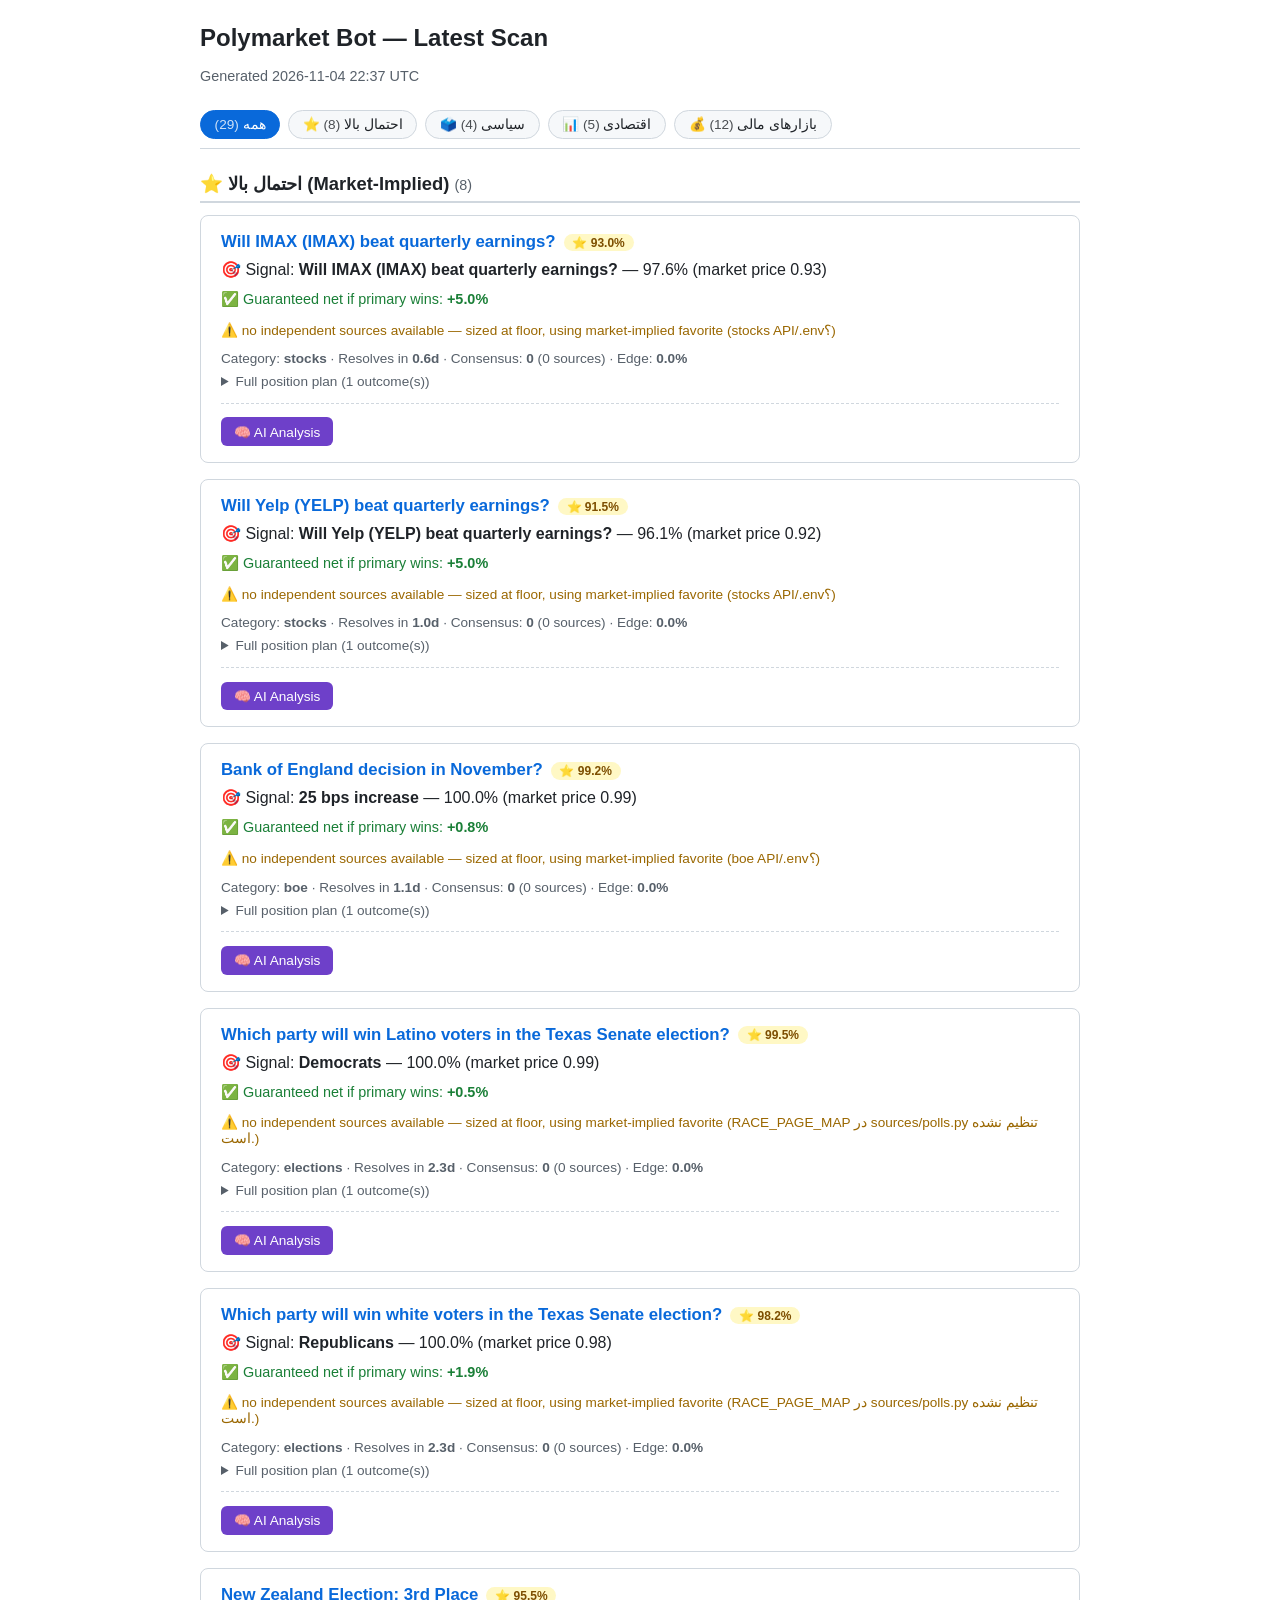
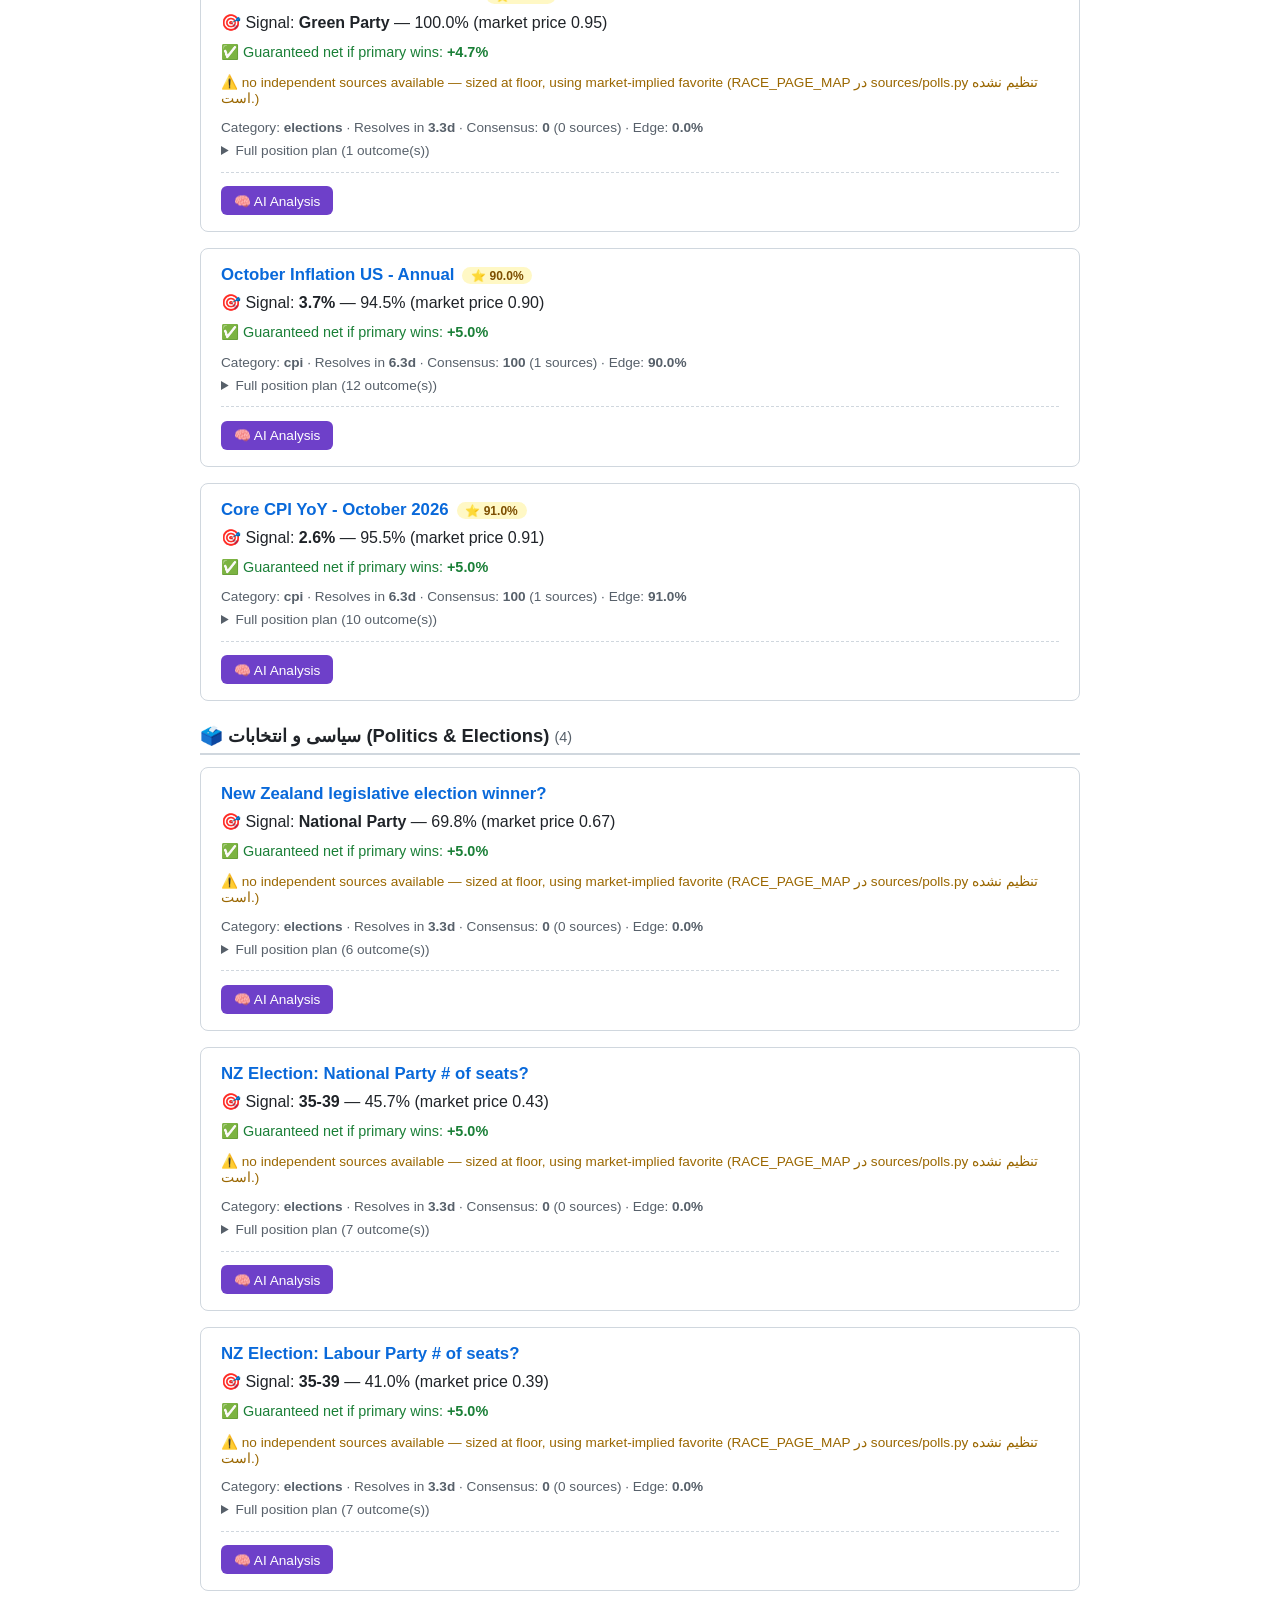
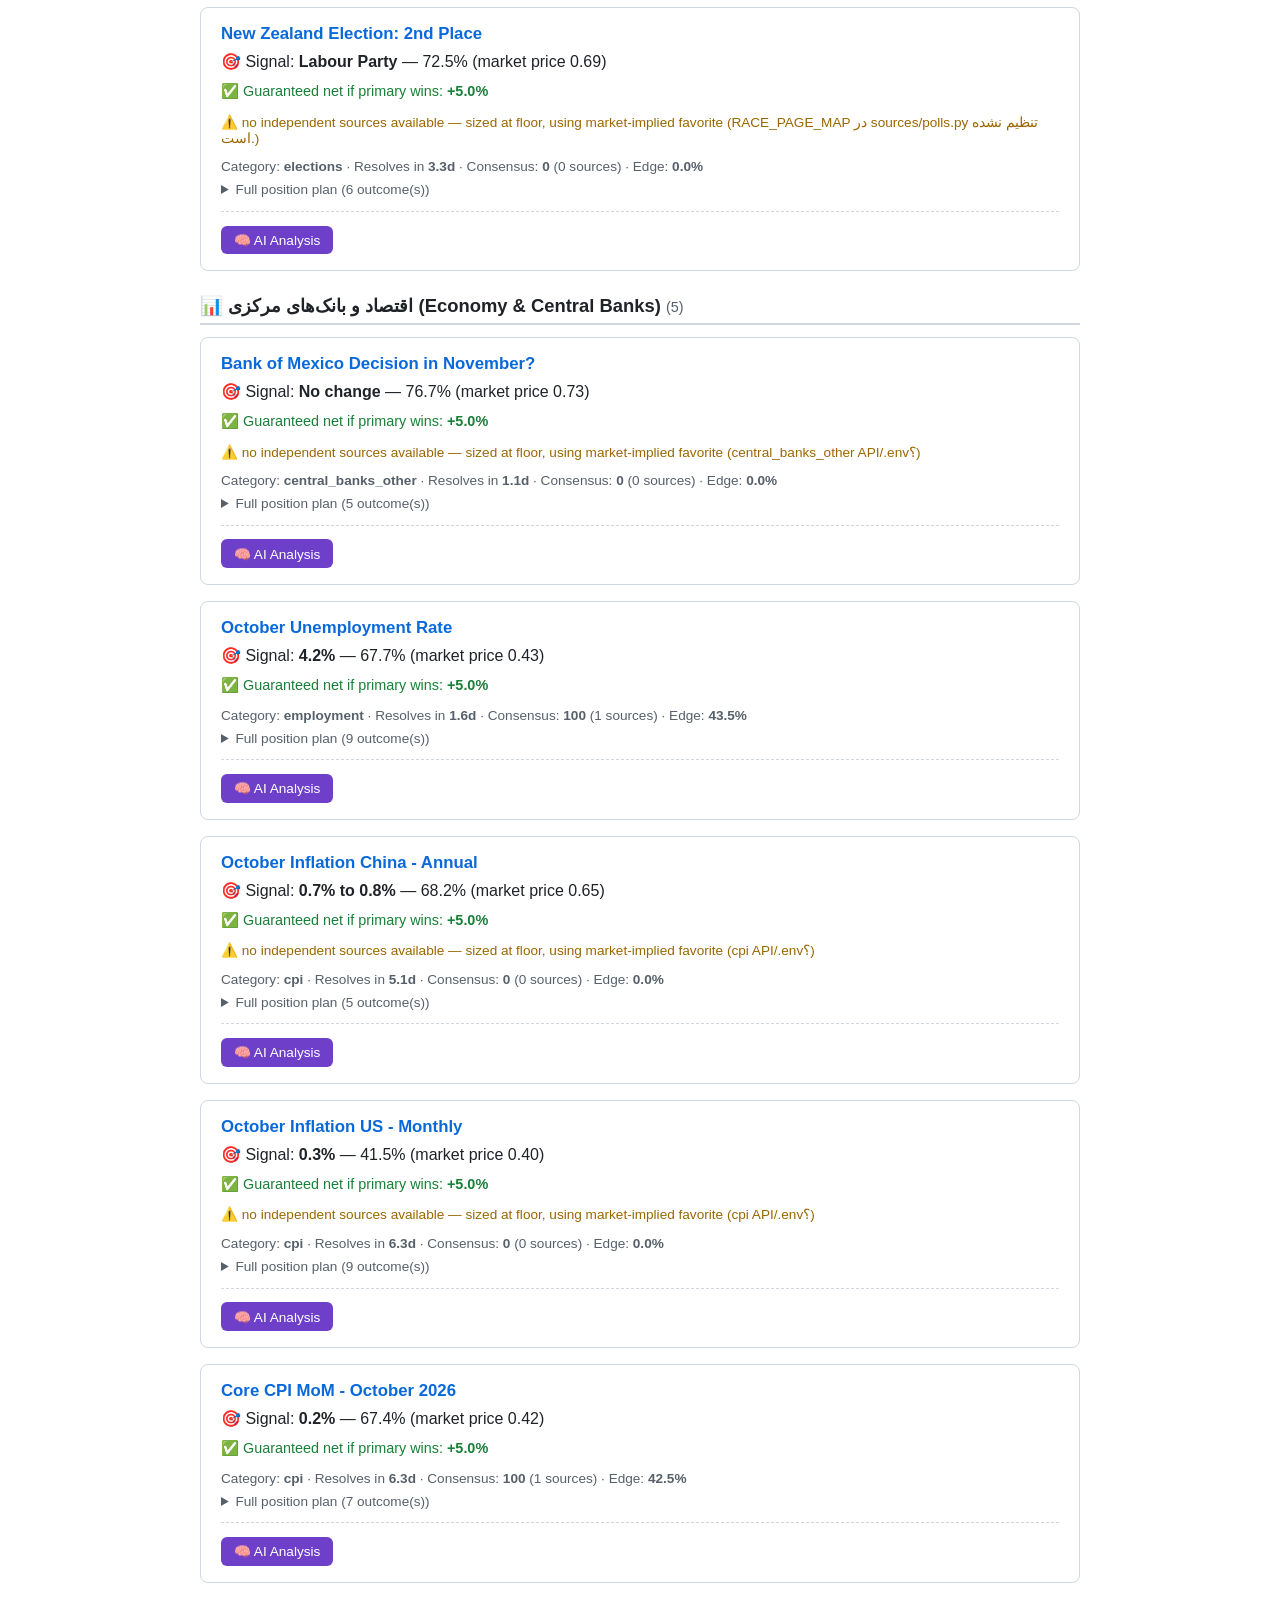
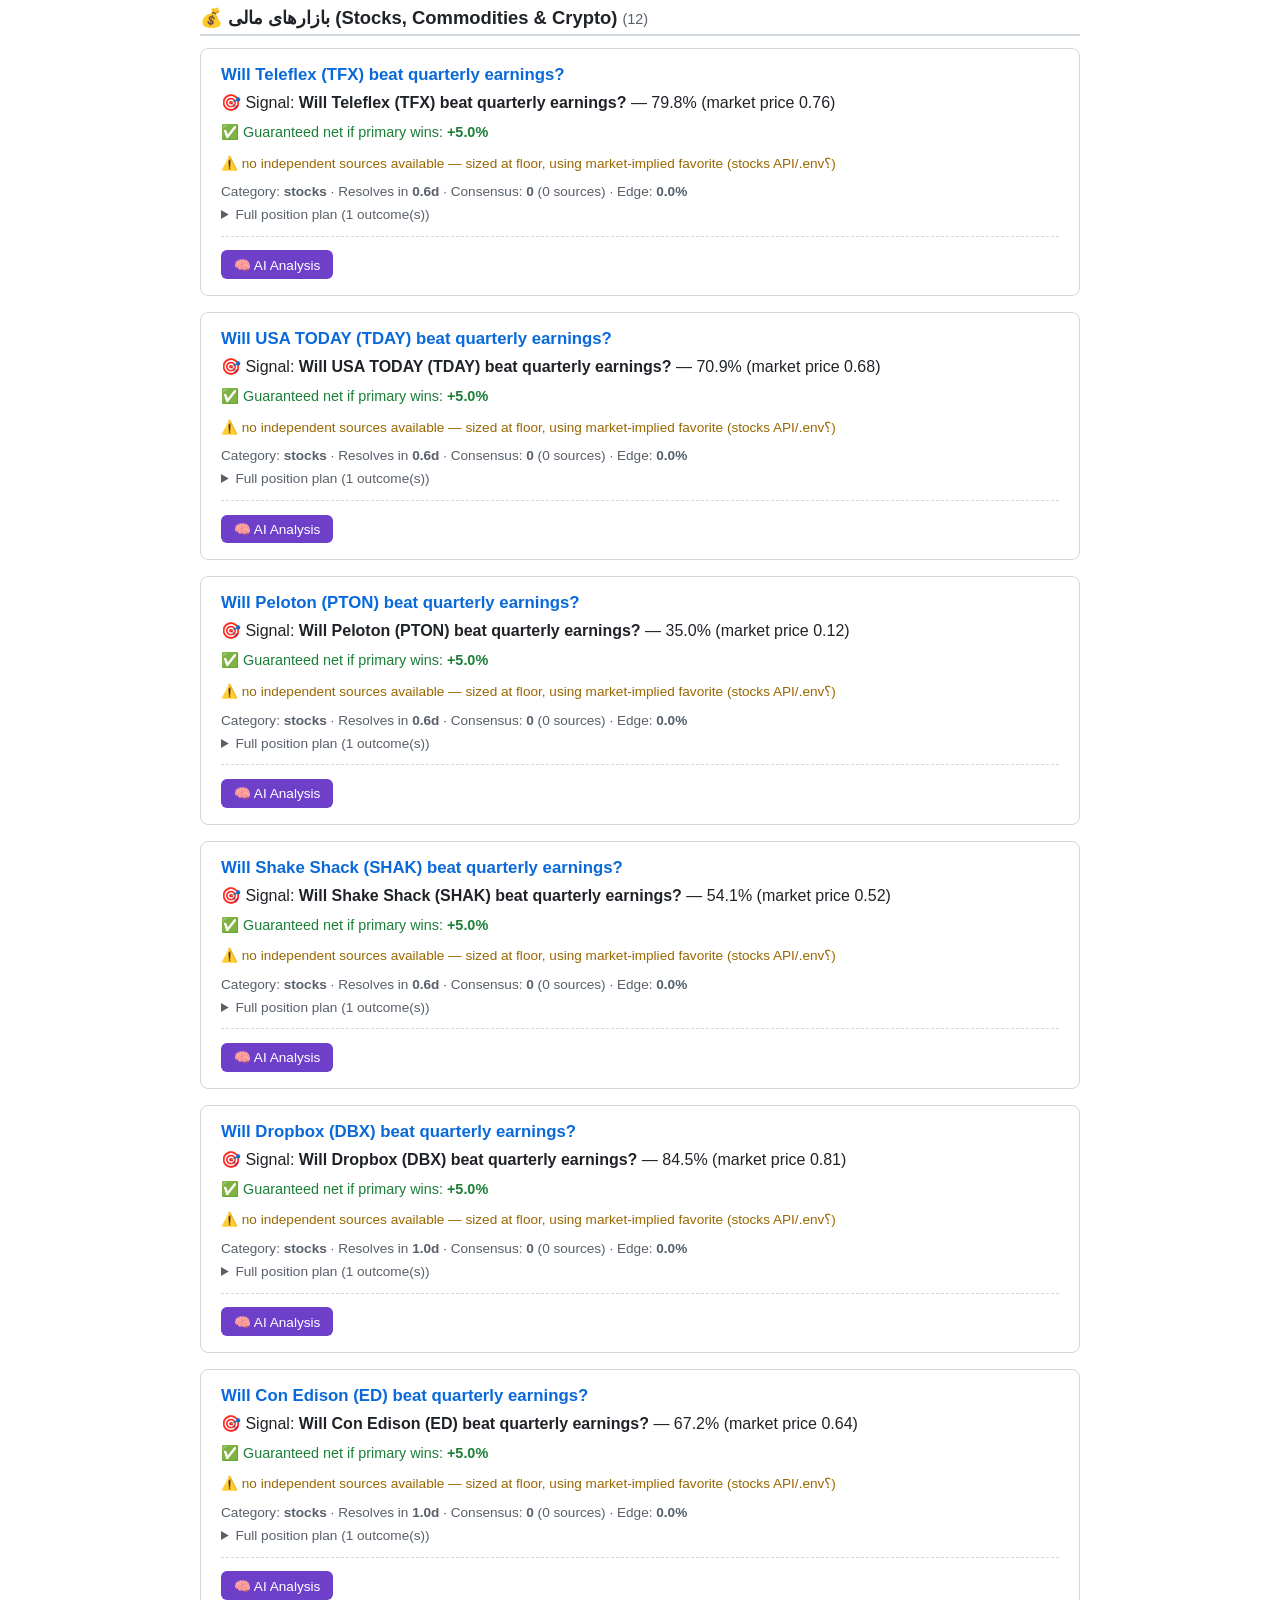
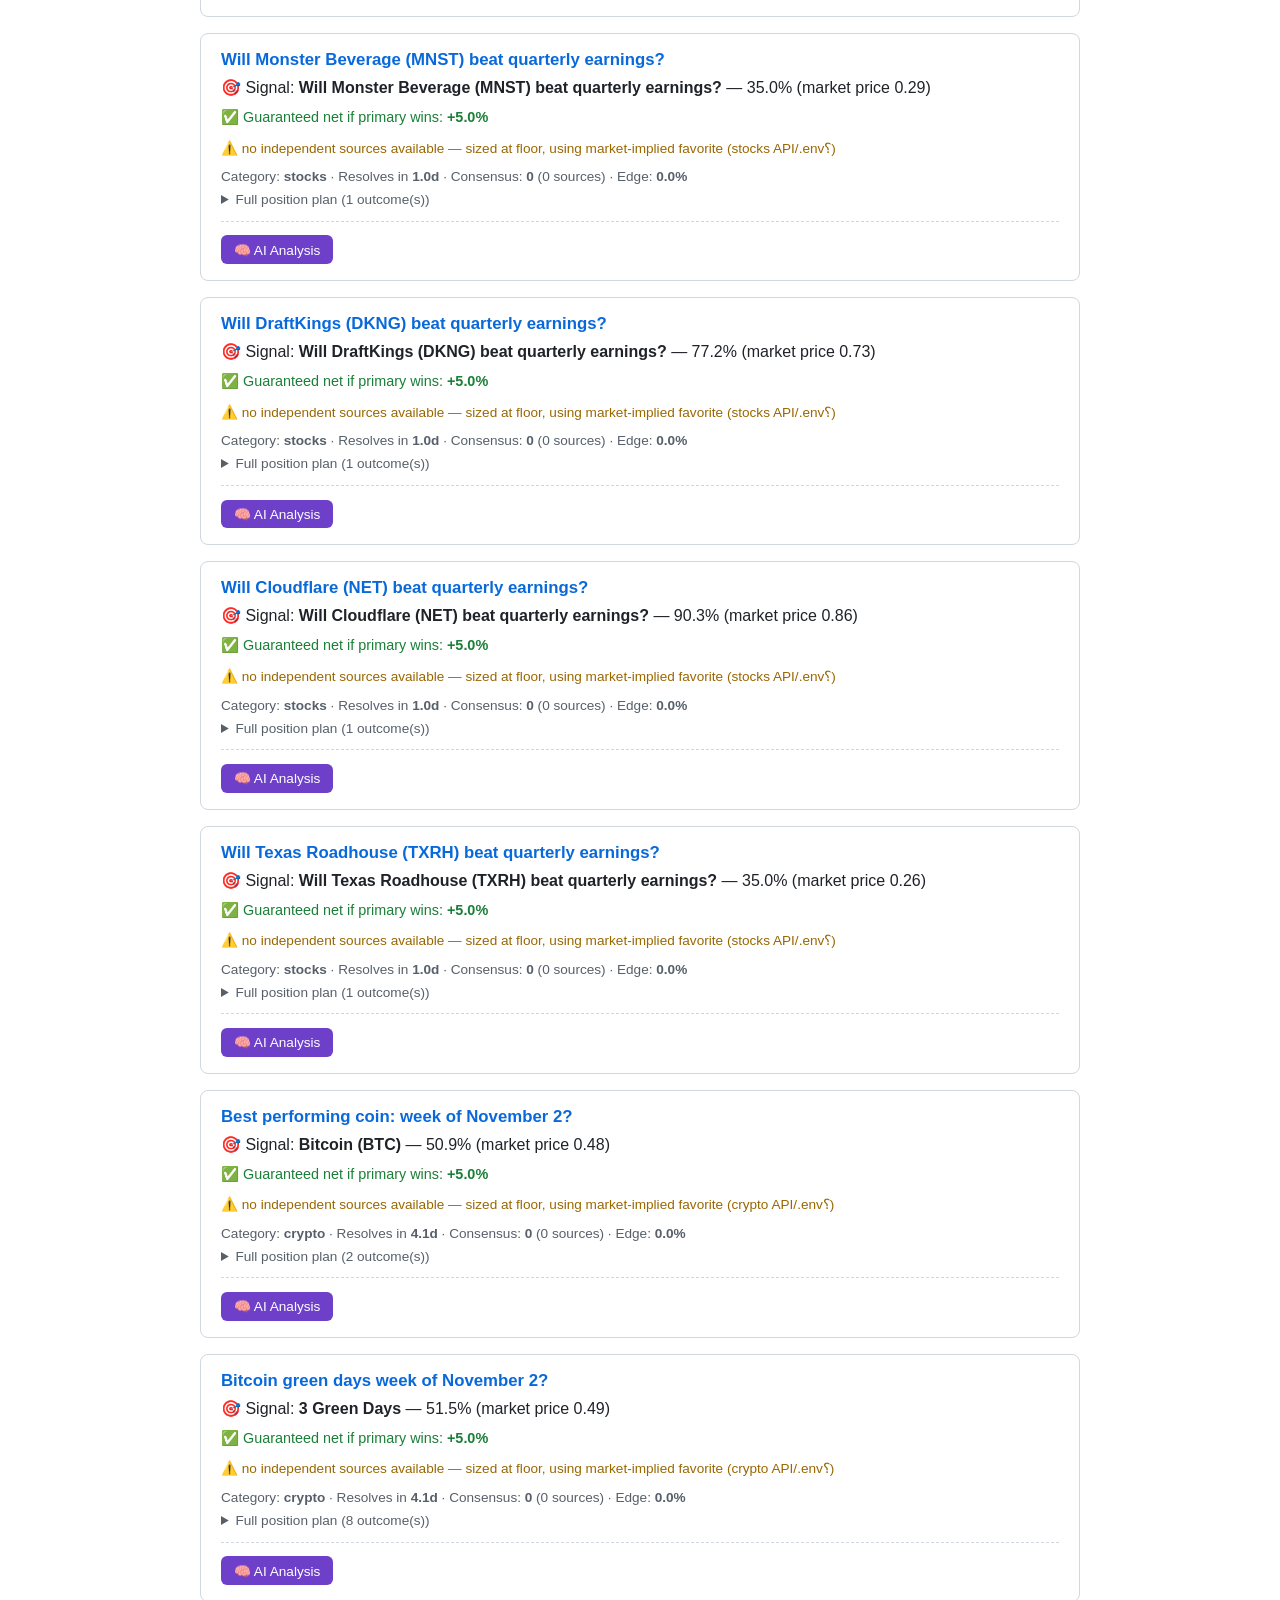
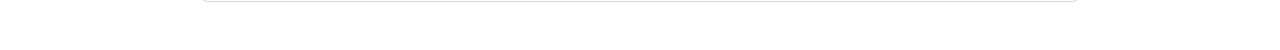
==== commit b42e07ca: "Daily scan: 2026-11-04 22:37 UTC" ====
--- a/docs/index.html
+++ b/docs/index.html
@@ -37,2859 +37,540 @@
 </head>
 <body>
 <h1>Polymarket Bot — Latest Scan</h1>
-<p class="generated-at">Generated 2026-11-03 22:17 UTC</p>
-<nav class="section-nav"><button type="button" class="nav-btn active" data-target="all" onclick="filterSection(this)">همه <span class="nav-count">(158)</span></button><button type="button" class="nav-btn" data-target="high_confidence" onclick="filterSection(this)">⭐ احتمال بالا <span class="nav-count">(48)</span></button><button type="button" class="nav-btn" data-target="politics" onclick="filterSection(this)">🗳️ سیاسی <span class="nav-count">(109)</span></button><button type="button" class="nav-btn" data-target="economy" onclick="filterSection(this)">📊 اقتصادی <span class="nav-count">(1)</span></button></nav>
+<p class="generated-at">Generated 2026-11-04 22:37 UTC</p>
+<nav class="section-nav"><button type="button" class="nav-btn active" data-target="all" onclick="filterSection(this)">همه <span class="nav-count">(29)</span></button><button type="button" class="nav-btn" data-target="high_confidence" onclick="filterSection(this)">⭐ احتمال بالا <span class="nav-count">(8)</span></button><button type="button" class="nav-btn" data-target="politics" onclick="filterSection(this)">🗳️ سیاسی <span class="nav-count">(4)</span></button><button type="button" class="nav-btn" data-target="economy" onclick="filterSection(this)">📊 اقتصادی <span class="nav-count">(5)</span></button><button type="button" class="nav-btn" data-target="markets" onclick="filterSection(this)">💰 بازارهای مالی <span class="nav-count">(12)</span></button></nav>
 <section class="market-section" data-section="high_confidence">
-<h2 class="section-title">⭐ احتمال بالا (Market-Implied) <span class="section-count">(48)</span></h2>
-<article class="market-card">
-<h2><a href="https://polymarket.com/event/california-governor-election-2026" target="_blank" rel="noopener">California Governor Election Winner</a><span class="confidence-badge">⭐ 98.2%</span></h2>
-<p class="signal">🎯 Signal: <strong>Xavier Becerra</strong> — 100.0% (market price 0.98)</p>
+<h2 class="section-title">⭐ احتمال بالا (Market-Implied) <span class="section-count">(8)</span></h2>
+<article class="market-card">
+<h2><a href="https://polymarket.com/event/imax-quarterly-earnings-nongaap-eps-10-22-2026-0pt88" target="_blank" rel="noopener">Will IMAX (IMAX) beat quarterly earnings?</a><span class="confidence-badge">⭐ 93.0%</span></h2>
+<p class="signal">🎯 Signal: <strong>Will IMAX (IMAX) beat quarterly earnings?</strong> — 97.6% (market price 0.93)</p>
+<p class="margin">✅ Guaranteed net if primary wins: <strong>+5.0%</strong></p>
+<p class="warning">⚠️ no independent sources available — sized at floor, using market-implied favorite (stocks API/.env؟)</p>
+<p class="meta">Category: <strong>stocks</strong> &middot; Resolves in <strong>0.6d</strong> &middot; Consensus: <strong>0</strong> (0 sources) &middot; Edge: <strong>0.0%</strong></p>
+<details>
+<summary>Full position plan (1 outcome(s))</summary>
+<table>
+<thead><tr><th>Role</th><th>Outcome</th><th>Size</th><th>Mkt price</th></tr></thead>
+<tbody>
+<tr><td style="color:#1a7f37;font-weight:600">Primary</td><td>Will IMAX (IMAX) beat quarterly earnings?</td><td>97.6%</td><td>0.93</td></tr>
+</tbody>
+</table>
+</details>
+<hr class="ai-sep">
+<div class="ai-widget"><button type="button" class="ai-btn" data-market="{&quot;market_id&quot;: &quot;5778294&quot;, &quot;question&quot;: &quot;Will IMAX (IMAX) beat quarterly earnings?&quot;, &quot;outcomes&quot;: [&quot;Yes&quot;, &quot;No&quot;], &quot;outcome_prices&quot;: [0.9295, 0.0705], &quot;end_date&quot;: &quot;2026-11-05T14:00:00+00:00&quot;, &quot;category&quot;: &quot;stocks&quot;}" onclick="runAiAnalysis(this)">🧠 AI Analysis</button><div class="ai-result" id="ai-result-5778294"></div></div>
+</article>
+<article class="market-card">
+<h2><a href="https://polymarket.com/event/yelp-quarterly-earnings-gaap-eps-10-29-2026-0pt46" target="_blank" rel="noopener">Will Yelp (YELP) beat quarterly earnings?</a><span class="confidence-badge">⭐ 91.5%</span></h2>
+<p class="signal">🎯 Signal: <strong>Will Yelp (YELP) beat quarterly earnings?</strong> — 96.1% (market price 0.92)</p>
+<p class="margin">✅ Guaranteed net if primary wins: <strong>+5.0%</strong></p>
+<p class="warning">⚠️ no independent sources available — sized at floor, using market-implied favorite (stocks API/.env؟)</p>
+<p class="meta">Category: <strong>stocks</strong> &middot; Resolves in <strong>1.0d</strong> &middot; Consensus: <strong>0</strong> (0 sources) &middot; Edge: <strong>0.0%</strong></p>
+<details>
+<summary>Full position plan (1 outcome(s))</summary>
+<table>
+<thead><tr><th>Role</th><th>Outcome</th><th>Size</th><th>Mkt price</th></tr></thead>
+<tbody>
+<tr><td style="color:#1a7f37;font-weight:600">Primary</td><td>Will Yelp (YELP) beat quarterly earnings?</td><td>96.1%</td><td>0.92</td></tr>
+</tbody>
+</table>
+</details>
+<hr class="ai-sep">
+<div class="ai-widget"><button type="button" class="ai-btn" data-market="{&quot;market_id&quot;: &quot;5778701&quot;, &quot;question&quot;: &quot;Will Yelp (YELP) beat quarterly earnings?&quot;, &quot;outcomes&quot;: [&quot;Yes&quot;, &quot;No&quot;], &quot;outcome_prices&quot;: [0.915, 0.085], &quot;end_date&quot;: &quot;2026-11-05T22:00:00+00:00&quot;, &quot;category&quot;: &quot;stocks&quot;}" onclick="runAiAnalysis(this)">🧠 AI Analysis</button><div class="ai-result" id="ai-result-5778701"></div></div>
+</article>
+<article class="market-card">
+<h2><a href="https://polymarket.com/event/bank-of-england-decision-in-november-20260730150602252" target="_blank" rel="noopener">Bank of England decision in November?</a><span class="confidence-badge">⭐ 99.2%</span></h2>
+<p class="signal">🎯 Signal: <strong>25 bps increase</strong> — 100.0% (market price 0.99)</p>
+<p class="margin">✅ Guaranteed net if primary wins: <strong>+0.8%</strong></p>
+<p class="warning">⚠️ no independent sources available — sized at floor, using market-implied favorite (boe API/.env؟)</p>
+<p class="meta">Category: <strong>boe</strong> &middot; Resolves in <strong>1.1d</strong> &middot; Consensus: <strong>0</strong> (0 sources) &middot; Edge: <strong>0.0%</strong></p>
+<details>
+<summary>Full position plan (1 outcome(s))</summary>
+<table>
+<thead><tr><th>Role</th><th>Outcome</th><th>Size</th><th>Mkt price</th></tr></thead>
+<tbody>
+<tr><td style="color:#1a7f37;font-weight:600">Primary</td><td>25 bps increase</td><td>100.0%</td><td>0.99</td></tr>
+</tbody>
+</table>
+</details>
+<hr class="ai-sep">
+<div class="ai-widget"><button type="button" class="ai-btn" data-market="{&quot;market_id&quot;: &quot;3247823&quot;, &quot;question&quot;: &quot;Bank of England decreases interest rates by 50+ bps after November 2026 meeting?&quot;, &quot;outcomes&quot;: [&quot;Yes&quot;, &quot;No&quot;], &quot;outcome_prices&quot;: [0.0005, 0.9995], &quot;end_date&quot;: &quot;2026-11-05T23:59:00+00:00&quot;, &quot;category&quot;: &quot;boe&quot;}" onclick="runAiAnalysis(this)">🧠 AI Analysis</button><div class="ai-result" id="ai-result-3247823"></div></div>
+</article>
+<article class="market-card">
+<h2><a href="https://polymarket.com/event/which-party-will-win-latino-voters-in-the-texas-senate" target="_blank" rel="noopener">Which party will win Latino voters in the Texas Senate election?</a><span class="confidence-badge">⭐ 99.5%</span></h2>
+<p class="signal">🎯 Signal: <strong>Democrats</strong> — 100.0% (market price 0.99)</p>
+<p class="margin">✅ Guaranteed net if primary wins: <strong>+0.5%</strong></p>
+<p class="warning">⚠️ no independent sources available — sized at floor, using market-implied favorite (RACE_PAGE_MAP در sources/polls.py تنظیم نشده است.)</p>
+<p class="meta">Category: <strong>elections</strong> &middot; Resolves in <strong>2.3d</strong> &middot; Consensus: <strong>0</strong> (0 sources) &middot; Edge: <strong>0.0%</strong></p>
+<details>
+<summary>Full position plan (1 outcome(s))</summary>
+<table>
+<thead><tr><th>Role</th><th>Outcome</th><th>Size</th><th>Mkt price</th></tr></thead>
+<tbody>
+<tr><td style="color:#1a7f37;font-weight:600">Primary</td><td>Democrats</td><td>100.0%</td><td>0.99</td></tr>
+</tbody>
+</table>
+</details>
+<hr class="ai-sep">
+<div class="ai-widget"><button type="button" class="ai-btn" data-market="{&quot;market_id&quot;: &quot;5377018&quot;, &quot;question&quot;: &quot;Will Democrats win Latino voters in the Texas Senate election?&quot;, &quot;outcomes&quot;: [&quot;Yes&quot;, &quot;No&quot;], &quot;outcome_prices&quot;: [0.995, 0.005], &quot;end_date&quot;: &quot;2026-11-07T04:59:00+00:00&quot;, &quot;category&quot;: &quot;elections&quot;}" onclick="runAiAnalysis(this)">🧠 AI Analysis</button><div class="ai-result" id="ai-result-5377018"></div></div>
+</article>
+<article class="market-card">
+<h2><a href="https://polymarket.com/event/which-party-will-win-white-voters-in-the-texas-senate" target="_blank" rel="noopener">Which party will win white voters in the Texas Senate election?</a><span class="confidence-badge">⭐ 98.2%</span></h2>
+<p class="signal">🎯 Signal: <strong>Republicans</strong> — 100.0% (market price 0.98)</p>
 <p class="margin">✅ Guaranteed net if primary wins: <strong>+1.9%</strong></p>
 <p class="warning">⚠️ no independent sources available — sized at floor, using market-implied favorite (RACE_PAGE_MAP در sources/polls.py تنظیم نشده است.)</p>
-<p class="meta">Category: <strong>elections</strong> &middot; Resolves in <strong>0.3d</strong> &middot; Consensus: <strong>0</strong> (0 sources) &middot; Edge: <strong>0.0%</strong></p>
-<details>
-<summary>Full position plan (1 outcome(s))</summary>
-<table>
-<thead><tr><th>Role</th><th>Outcome</th><th>Size</th><th>Mkt price</th></tr></thead>
-<tbody>
-<tr><td style="color:#1a7f37;font-weight:600">Primary</td><td>Xavier Becerra</td><td>100.0%</td><td>0.98</td></tr>
-</tbody>
-</table>
-</details>
-<hr class="ai-sep">
-<div class="ai-widget"><button type="button" class="ai-btn" data-market="{&quot;market_id&quot;: &quot;628936&quot;, &quot;question&quot;: &quot;Will Rick Caruso win the California Governor Election in 2026?&quot;, &quot;outcomes&quot;: [&quot;Yes&quot;, &quot;No&quot;], &quot;outcome_prices&quot;: [0.0005, 0.9995], &quot;end_date&quot;: &quot;2026-11-04T04:59:00+00:00&quot;, &quot;category&quot;: &quot;elections&quot;}" onclick="runAiAnalysis(this)">🧠 AI Analysis</button><div class="ai-result" id="ai-result-628936"></div></div>
-</article>
-<article class="market-card">
-<h2><a href="https://polymarket.com/event/arizona-governor-winner-2026" target="_blank" rel="noopener">Arizona Governor Election Winner</a><span class="confidence-badge">⭐ 93.5%</span></h2>
-<p class="signal">🎯 Signal: <strong>Katie Hobbs (D)</strong> — 98.2% (market price 0.94)</p>
-<p class="margin">✅ Guaranteed net if primary wins: <strong>+5.0%</strong></p>
-<p class="warning">⚠️ no independent sources available — sized at floor, using market-implied favorite (RACE_PAGE_MAP در sources/polls.py تنظیم نشده است.)</p>
-<p class="meta">Category: <strong>elections</strong> &middot; Resolves in <strong>0.3d</strong> &middot; Consensus: <strong>0</strong> (0 sources) &middot; Edge: <strong>0.0%</strong></p>
-<details>
-<summary>Full position plan (2 outcome(s))</summary>
-<table>
-<thead><tr><th>Role</th><th>Outcome</th><th>Size</th><th>Mkt price</th></tr></thead>
-<tbody>
-<tr><td style="color:#1a7f37;font-weight:600">Primary</td><td>Katie Hobbs (D)</td><td>98.2%</td><td>0.94</td></tr><tr><td style="color:#9a6700;font-weight:600">Hedge</td><td>Andy Biggs (R)</td><td>1.8%</td><td>0.07</td></tr>
-</tbody>
-</table>
-</details>
-<hr class="ai-sep">
-<div class="ai-widget"><button type="button" class="ai-btn" data-market="{&quot;market_id&quot;: &quot;629183&quot;, &quot;question&quot;: &quot;Will the Democrats win the Arizona governor race in 2026?&quot;, &quot;outcomes&quot;: [&quot;Yes&quot;, &quot;No&quot;], &quot;outcome_prices&quot;: [0.935, 0.065], &quot;end_date&quot;: &quot;2026-11-04T04:59:00+00:00&quot;, &quot;category&quot;: &quot;elections&quot;}" onclick="runAiAnalysis(this)">🧠 AI Analysis</button><div class="ai-result" id="ai-result-629183"></div></div>
-</article>
-<article class="market-card">
-<h2><a href="https://polymarket.com/event/alabama-governor-winner-2026" target="_blank" rel="noopener">Alabama Governor Election Winner</a><span class="confidence-badge">⭐ 91.5%</span></h2>
-<p class="signal">🎯 Signal: <strong>Tommy Tuberville (R)</strong> — 96.0% (market price 0.91)</p>
-<p class="margin">✅ Guaranteed net if primary wins: <strong>+5.0%</strong></p>
-<p class="warning">⚠️ no independent sources available — sized at floor, using market-implied favorite (RACE_PAGE_MAP در sources/polls.py تنظیم نشده است.)</p>
-<p class="meta">Category: <strong>elections</strong> &middot; Resolves in <strong>0.3d</strong> &middot; Consensus: <strong>0</strong> (0 sources) &middot; Edge: <strong>0.0%</strong></p>
-<details>
-<summary>Full position plan (2 outcome(s))</summary>
-<table>
-<thead><tr><th>Role</th><th>Outcome</th><th>Size</th><th>Mkt price</th></tr></thead>
-<tbody>
-<tr><td style="color:#1a7f37;font-weight:600">Primary</td><td>Tommy Tuberville (R)</td><td>96.0%</td><td>0.91</td></tr><tr><td style="color:#9a6700;font-weight:600">Hedge</td><td>Doug Jones (D)</td><td>4.0%</td><td>0.09</td></tr>
-</tbody>
-</table>
-</details>
-<hr class="ai-sep">
-<div class="ai-widget"><button type="button" class="ai-btn" data-market="{&quot;market_id&quot;: &quot;629270&quot;, &quot;question&quot;: &quot;Will the Democrats win the Alabama governor race in 2026?&quot;, &quot;outcomes&quot;: [&quot;Yes&quot;, &quot;No&quot;], &quot;outcome_prices&quot;: [0.086, 0.914], &quot;end_date&quot;: &quot;2026-11-04T04:59:00+00:00&quot;, &quot;category&quot;: &quot;elections&quot;}" onclick="runAiAnalysis(this)">🧠 AI Analysis</button><div class="ai-result" id="ai-result-629270"></div></div>
-</article>
-<article class="market-card">
-<h2><a href="https://polymarket.com/event/arkansas-governor-winner-2026" target="_blank" rel="noopener">Arkansas Governor Election Winner</a><span class="confidence-badge">⭐ 97.7%</span></h2>
-<p class="signal">🎯 Signal: <strong>Sarah Huckabee Sanders (R)</strong> — 100.0% (market price 0.98)</p>
-<p class="margin">✅ Guaranteed net if primary wins: <strong>+2.4%</strong></p>
-<p class="warning">⚠️ no independent sources available — sized at floor, using market-implied favorite (RACE_PAGE_MAP در sources/polls.py تنظیم نشده است.)</p>
-<p class="meta">Category: <strong>elections</strong> &middot; Resolves in <strong>0.3d</strong> &middot; Consensus: <strong>0</strong> (0 sources) &middot; Edge: <strong>0.0%</strong></p>
-<details>
-<summary>Full position plan (1 outcome(s))</summary>
-<table>
-<thead><tr><th>Role</th><th>Outcome</th><th>Size</th><th>Mkt price</th></tr></thead>
-<tbody>
-<tr><td style="color:#1a7f37;font-weight:600">Primary</td><td>Sarah Huckabee Sanders (R)</td><td>100.0%</td><td>0.98</td></tr>
-</tbody>
-</table>
-</details>
-<hr class="ai-sep">
-<div class="ai-widget"><button type="button" class="ai-btn" data-market="{&quot;market_id&quot;: &quot;629283&quot;, &quot;question&quot;: &quot;Will the Democrats win the Arkansas governor race in 2026?&quot;, &quot;outcomes&quot;: [&quot;Yes&quot;, &quot;No&quot;], &quot;outcome_prices&quot;: [0.022, 0.978], &quot;end_date&quot;: &quot;2026-11-04T04:59:00+00:00&quot;, &quot;category&quot;: &quot;elections&quot;}" onclick="runAiAnalysis(this)">🧠 AI Analysis</button><div class="ai-result" id="ai-result-629283"></div></div>
-</article>
-<article class="market-card">
-<h2><a href="https://polymarket.com/event/colorado-governor-winner-2026" target="_blank" rel="noopener">Colorado Governor Election Winner</a><span class="confidence-badge">⭐ 97.4%</span></h2>
-<p class="signal">🎯 Signal: <strong>Phil Weiser (D)</strong> — 100.0% (market price 0.97)</p>
-<p class="margin">✅ Guaranteed net if primary wins: <strong>+2.7%</strong></p>
-<p class="warning">⚠️ no independent sources available — sized at floor, using market-implied favorite (RACE_PAGE_MAP در sources/polls.py تنظیم نشده است.)</p>
-<p class="meta">Category: <strong>elections</strong> &middot; Resolves in <strong>0.3d</strong> &middot; Consensus: <strong>0</strong> (0 sources) &middot; Edge: <strong>0.0%</strong></p>
-<details>
-<summary>Full position plan (1 outcome(s))</summary>
-<table>
-<thead><tr><th>Role</th><th>Outcome</th><th>Size</th><th>Mkt price</th></tr></thead>
-<tbody>
-<tr><td style="color:#1a7f37;font-weight:600">Primary</td><td>Phil Weiser (D)</td><td>100.0%</td><td>0.97</td></tr>
-</tbody>
-</table>
-</details>
-<hr class="ai-sep">
-<div class="ai-widget"><button type="button" class="ai-btn" data-market="{&quot;market_id&quot;: &quot;629296&quot;, &quot;question&quot;: &quot;Will the Democrats win the Colorado governor race in 2026?&quot;, &quot;outcomes&quot;: [&quot;Yes&quot;, &quot;No&quot;], &quot;outcome_prices&quot;: [0.9735, 0.0265], &quot;end_date&quot;: &quot;2026-11-04T04:59:00+00:00&quot;, &quot;category&quot;: &quot;elections&quot;}" onclick="runAiAnalysis(this)">🧠 AI Analysis</button><div class="ai-result" id="ai-result-629296"></div></div>
-</article>
-<article class="market-card">
-<h2><a href="https://polymarket.com/event/connecticut-governor-winner-2026" target="_blank" rel="noopener">Connecticut Governor Election Winner</a><span class="confidence-badge">⭐ 97.8%</span></h2>
-<p class="signal">🎯 Signal: <strong>Ned Lamont (D)</strong> — 100.0% (market price 0.98)</p>
-<p class="margin">✅ Guaranteed net if primary wins: <strong>+2.2%</strong></p>
-<p class="warning">⚠️ no independent sources available — sized at floor, using market-implied favorite (RACE_PAGE_MAP در sources/polls.py تنظیم نشده است.)</p>
-<p class="meta">Category: <strong>elections</strong> &middot; Resolves in <strong>0.3d</strong> &middot; Consensus: <strong>0</strong> (0 sources) &middot; Edge: <strong>0.0%</strong></p>
-<details>
-<summary>Full position plan (1 outcome(s))</summary>
-<table>
-<thead><tr><th>Role</th><th>Outcome</th><th>Size</th><th>Mkt price</th></tr></thead>
-<tbody>
-<tr><td style="color:#1a7f37;font-weight:600">Primary</td><td>Ned Lamont (D)</td><td>100.0%</td><td>0.98</td></tr>
-</tbody>
-</table>
-</details>
-<hr class="ai-sep">
-<div class="ai-widget"><button type="button" class="ai-btn" data-market="{&quot;market_id&quot;: &quot;629311&quot;, &quot;question&quot;: &quot;Will the Democrats win the Connecticut governor race in 2026?&quot;, &quot;outcomes&quot;: [&quot;Yes&quot;, &quot;No&quot;], &quot;outcome_prices&quot;: [0.978, 0.022], &quot;end_date&quot;: &quot;2026-11-04T04:59:00+00:00&quot;, &quot;category&quot;: &quot;elections&quot;}" onclick="runAiAnalysis(this)">🧠 AI Analysis</button><div class="ai-result" id="ai-result-629311"></div></div>
-</article>
-<article class="market-card">
-<h2><a href="https://polymarket.com/event/hawaii-governor-winner-2026" target="_blank" rel="noopener">Hawaii Governor Election Winner</a><span class="confidence-badge">⭐ 98.5%</span></h2>
-<p class="signal">🎯 Signal: <strong>Josh Green (D)</strong> — 100.0% (market price 0.98)</p>
-<p class="margin">✅ Guaranteed net if primary wins: <strong>+1.6%</strong></p>
-<p class="warning">⚠️ no independent sources available — sized at floor, using market-implied favorite (RACE_PAGE_MAP در sources/polls.py تنظیم نشده است.)</p>
-<p class="meta">Category: <strong>elections</strong> &middot; Resolves in <strong>0.3d</strong> &middot; Consensus: <strong>0</strong> (0 sources) &middot; Edge: <strong>0.0%</strong></p>
-<details>
-<summary>Full position plan (1 outcome(s))</summary>
-<table>
-<thead><tr><th>Role</th><th>Outcome</th><th>Size</th><th>Mkt price</th></tr></thead>
-<tbody>
-<tr><td style="color:#1a7f37;font-weight:600">Primary</td><td>Josh Green (D)</td><td>100.0%</td><td>0.98</td></tr>
-</tbody>
-</table>
-</details>
-<hr class="ai-sep">
-<div class="ai-widget"><button type="button" class="ai-btn" data-market="{&quot;market_id&quot;: &quot;629350&quot;, &quot;question&quot;: &quot;Will the Democrats win the Hawaii governor race in 2026?&quot;, &quot;outcomes&quot;: [&quot;Yes&quot;, &quot;No&quot;], &quot;outcome_prices&quot;: [0.9845, 0.0155], &quot;end_date&quot;: &quot;2026-11-04T04:59:00+00:00&quot;, &quot;category&quot;: &quot;elections&quot;}" onclick="runAiAnalysis(this)">🧠 AI Analysis</button><div class="ai-result" id="ai-result-629350"></div></div>
-</article>
-<article class="market-card">
-<h2><a href="https://polymarket.com/event/idaho-governor-winner-2026" target="_blank" rel="noopener">Idaho Governor Election Winner</a><span class="confidence-badge">⭐ 98.0%</span></h2>
-<p class="signal">🎯 Signal: <strong>Brad Little (R)</strong> — 100.0% (market price 0.98)</p>
-<p class="margin">✅ Guaranteed net if primary wins: <strong>+2.0%</strong></p>
-<p class="warning">⚠️ no independent sources available — sized at floor, using market-implied favorite (RACE_PAGE_MAP در sources/polls.py تنظیم نشده است.)</p>
-<p class="meta">Category: <strong>elections</strong> &middot; Resolves in <strong>0.3d</strong> &middot; Consensus: <strong>0</strong> (0 sources) &middot; Edge: <strong>0.0%</strong></p>
-<details>
-<summary>Full position plan (1 outcome(s))</summary>
-<table>
-<thead><tr><th>Role</th><th>Outcome</th><th>Size</th><th>Mkt price</th></tr></thead>
-<tbody>
-<tr><td style="color:#1a7f37;font-weight:600">Primary</td><td>Brad Little (R)</td><td>100.0%</td><td>0.98</td></tr>
-</tbody>
-</table>
-</details>
-<hr class="ai-sep">
-<div class="ai-widget"><button type="button" class="ai-btn" data-market="{&quot;market_id&quot;: &quot;629363&quot;, &quot;question&quot;: &quot;Will the Democrats win the Idaho governor race in 2026?&quot;, &quot;outcomes&quot;: [&quot;Yes&quot;, &quot;No&quot;], &quot;outcome_prices&quot;: [0.019, 0.981], &quot;end_date&quot;: &quot;2026-11-04T04:59:00+00:00&quot;, &quot;category&quot;: &quot;elections&quot;}" onclick="runAiAnalysis(this)">🧠 AI Analysis</button><div class="ai-result" id="ai-result-629363"></div></div>
-</article>
-<article class="market-card">
-<h2><a href="https://polymarket.com/event/illinois-governor-winner-2026" target="_blank" rel="noopener">Illinois Governor Election Winner</a><span class="confidence-badge">⭐ 98.2%</span></h2>
-<p class="signal">🎯 Signal: <strong>JB Pritzker (D)</strong> — 100.0% (market price 0.98)</p>
-<p class="margin">✅ Guaranteed net if primary wins: <strong>+1.8%</strong></p>
-<p class="warning">⚠️ no independent sources available — sized at floor, using market-implied favorite (RACE_PAGE_MAP در sources/polls.py تنظیم نشده است.)</p>
-<p class="meta">Category: <strong>elections</strong> &middot; Resolves in <strong>0.3d</strong> &middot; Consensus: <strong>0</strong> (0 sources) &middot; Edge: <strong>0.0%</strong></p>
-<details>
-<summary>Full position plan (1 outcome(s))</summary>
-<table>
-<thead><tr><th>Role</th><th>Outcome</th><th>Size</th><th>Mkt price</th></tr></thead>
-<tbody>
-<tr><td style="color:#1a7f37;font-weight:600">Primary</td><td>JB Pritzker (D)</td><td>100.0%</td><td>0.98</td></tr>
-</tbody>
-</table>
-</details>
-<hr class="ai-sep">
-<div class="ai-widget"><button type="button" class="ai-btn" data-market="{&quot;market_id&quot;: &quot;629376&quot;, &quot;question&quot;: &quot;Will the Democrats win the Illinois governor race in 2026?&quot;, &quot;outcomes&quot;: [&quot;Yes&quot;, &quot;No&quot;], &quot;outcome_prices&quot;: [0.9825, 0.0175], &quot;end_date&quot;: &quot;2026-11-04T04:59:00+00:00&quot;, &quot;category&quot;: &quot;elections&quot;}" onclick="runAiAnalysis(this)">🧠 AI Analysis</button><div class="ai-result" id="ai-result-629376"></div></div>
-</article>
-<article class="market-card">
-<h2><a href="https://polymarket.com/event/maine-governor-winner-2026" target="_blank" rel="noopener">Maine Governor Election Winner</a><span class="confidence-badge">⭐ 97.0%</span></h2>
-<p class="signal">🎯 Signal: <strong>Hannah Pingree (D)</strong> — 100.0% (market price 0.97)</p>
-<p class="margin">✅ Guaranteed net if primary wins: <strong>+3.0%</strong></p>
-<p class="warning">⚠️ no independent sources available — sized at floor, using market-implied favorite (RACE_PAGE_MAP در sources/polls.py تنظیم نشده است.)</p>
-<p class="meta">Category: <strong>elections</strong> &middot; Resolves in <strong>0.3d</strong> &middot; Consensus: <strong>0</strong> (0 sources) &middot; Edge: <strong>0.0%</strong></p>
-<details>
-<summary>Full position plan (1 outcome(s))</summary>
-<table>
-<thead><tr><th>Role</th><th>Outcome</th><th>Size</th><th>Mkt price</th></tr></thead>
-<tbody>
-<tr><td style="color:#1a7f37;font-weight:600">Primary</td><td>Hannah Pingree (D)</td><td>100.0%</td><td>0.97</td></tr>
-</tbody>
-</table>
-</details>
-<hr class="ai-sep">
-<div class="ai-widget"><button type="button" class="ai-btn" data-market="{&quot;market_id&quot;: &quot;629425&quot;, &quot;question&quot;: &quot;Will the Democrats win the Maine governor race in 2026?&quot;, &quot;outcomes&quot;: [&quot;Yes&quot;, &quot;No&quot;], &quot;outcome_prices&quot;: [0.9705, 0.0295], &quot;end_date&quot;: &quot;2026-11-04T04:59:00+00:00&quot;, &quot;category&quot;: &quot;elections&quot;}" onclick="runAiAnalysis(this)">🧠 AI Analysis</button><div class="ai-result" id="ai-result-629425"></div></div>
-</article>
-<article class="market-card">
-<h2><a href="https://polymarket.com/event/maryland-governor-winner-2026" target="_blank" rel="noopener">Maryland Governor Election Winner</a><span class="confidence-badge">⭐ 99.1%</span></h2>
-<p class="signal">🎯 Signal: <strong>Wes Moore (D)</strong> — 100.0% (market price 0.99)</p>
-<p class="margin">✅ Guaranteed net if primary wins: <strong>+1.0%</strong></p>
-<p class="warning">⚠️ no independent sources available — sized at floor, using market-implied favorite (RACE_PAGE_MAP در sources/polls.py تنظیم نشده است.)</p>
-<p class="meta">Category: <strong>elections</strong> &middot; Resolves in <strong>0.3d</strong> &middot; Consensus: <strong>0</strong> (0 sources) &middot; Edge: <strong>0.0%</strong></p>
-<details>
-<summary>Full position plan (1 outcome(s))</summary>
-<table>
-<thead><tr><th>Role</th><th>Outcome</th><th>Size</th><th>Mkt price</th></tr></thead>
-<tbody>
-<tr><td style="color:#1a7f37;font-weight:600">Primary</td><td>Wes Moore (D)</td><td>100.0%</td><td>0.99</td></tr>
-</tbody>
-</table>
-</details>
-<hr class="ai-sep">
-<div class="ai-widget"><button type="button" class="ai-btn" data-market="{&quot;market_id&quot;: &quot;629438&quot;, &quot;question&quot;: &quot;Will the Democrats win the Maryland governor race in 2026?&quot;, &quot;outcomes&quot;: [&quot;Yes&quot;, &quot;No&quot;], &quot;outcome_prices&quot;: [0.9905, 0.0095], &quot;end_date&quot;: &quot;2026-11-04T04:59:00+00:00&quot;, &quot;category&quot;: &quot;elections&quot;}" onclick="runAiAnalysis(this)">🧠 AI Analysis</button><div class="ai-result" id="ai-result-629438"></div></div>
-</article>
-<article class="market-card">
-<h2><a href="https://polymarket.com/event/massachusetts-governor-winner-2026" target="_blank" rel="noopener">Massachusetts Governor Election Winner</a><span class="confidence-badge">⭐ 97.7%</span></h2>
-<p class="signal">🎯 Signal: <strong>Maura Healey (D)</strong> — 100.0% (market price 0.98)</p>
-<p class="margin">✅ Guaranteed net if primary wins: <strong>+2.4%</strong></p>
-<p class="warning">⚠️ no independent sources available — sized at floor, using market-implied favorite (RACE_PAGE_MAP در sources/polls.py تنظیم نشده است.)</p>
-<p class="meta">Category: <strong>elections</strong> &middot; Resolves in <strong>0.3d</strong> &middot; Consensus: <strong>0</strong> (0 sources) &middot; Edge: <strong>0.0%</strong></p>
-<details>
-<summary>Full position plan (1 outcome(s))</summary>
-<table>
-<thead><tr><th>Role</th><th>Outcome</th><th>Size</th><th>Mkt price</th></tr></thead>
-<tbody>
-<tr><td style="color:#1a7f37;font-weight:600">Primary</td><td>Maura Healey (D)</td><td>100.0%</td><td>0.98</td></tr>
-</tbody>
-</table>
-</details>
-<hr class="ai-sep">
-<div class="ai-widget"><button type="button" class="ai-btn" data-market="{&quot;market_id&quot;: &quot;629451&quot;, &quot;question&quot;: &quot;Will the Democrats win the Massachusetts governor race in 2026?&quot;, &quot;outcomes&quot;: [&quot;Yes&quot;, &quot;No&quot;], &quot;outcome_prices&quot;: [0.977, 0.023], &quot;end_date&quot;: &quot;2026-11-04T04:59:00+00:00&quot;, &quot;category&quot;: &quot;elections&quot;}" onclick="runAiAnalysis(this)">🧠 AI Analysis</button><div class="ai-result" id="ai-result-629451"></div></div>
-</article>
-<article class="market-card">
-<h2><a href="https://polymarket.com/event/michigan-governor-winner-2026" target="_blank" rel="noopener">Michigan Governor Election Winner</a><span class="confidence-badge">⭐ 94.2%</span></h2>
-<p class="signal">🎯 Signal: <strong>Jocelyn Benson (D)</strong> — 99.0% (market price 0.94)</p>
-<p class="margin">✅ Guaranteed net if primary wins: <strong>+5.0%</strong></p>
-<p class="warning">⚠️ no independent sources available — sized at floor, using market-implied favorite (RACE_PAGE_MAP در sources/polls.py تنظیم نشده است.)</p>
-<p class="meta">Category: <strong>elections</strong> &middot; Resolves in <strong>0.3d</strong> &middot; Consensus: <strong>0</strong> (0 sources) &middot; Edge: <strong>0.0%</strong></p>
-<details>
-<summary>Full position plan (3 outcome(s))</summary>
-<table>
-<thead><tr><th>Role</th><th>Outcome</th><th>Size</th><th>Mkt price</th></tr></thead>
-<tbody>
-<tr><td style="color:#1a7f37;font-weight:600">Primary</td><td>Jocelyn Benson (D)</td><td>99.0%</td><td>0.94</td></tr><tr><td style="color:#9a6700;font-weight:600">Hedge</td><td>John James (R)</td><td>0.4%</td><td>0.06</td></tr><tr><td style="color:#9a6700;font-weight:600">Hedge</td><td>Independent</td><td>0.0%</td><td>0.00</td></tr>
-</tbody>
-</table>
-</details>
-<hr class="ai-sep">
-<div class="ai-widget"><button type="button" class="ai-btn" data-market="{&quot;market_id&quot;: &quot;629464&quot;, &quot;question&quot;: &quot;Will the Democrats win the Michigan governor race in 2026?&quot;, &quot;outcomes&quot;: [&quot;Yes&quot;, &quot;No&quot;], &quot;outcome_prices&quot;: [0.9425, 0.0575], &quot;end_date&quot;: &quot;2026-11-04T04:59:00+00:00&quot;, &quot;category&quot;: &quot;elections&quot;}" onclick="runAiAnalysis(this)">🧠 AI Analysis</button><div class="ai-result" id="ai-result-629464"></div></div>
-</article>
-<article class="market-card">
-<h2><a href="https://polymarket.com/event/minnesota-governor-winner-2026" target="_blank" rel="noopener">Minnesota Governor Election Winner</a><span class="confidence-badge">⭐ 97.7%</span></h2>
-<p class="signal">🎯 Signal: <strong>Amy Klobuchar (D)</strong> — 100.0% (market price 0.98)</p>
-<p class="margin">✅ Guaranteed net if primary wins: <strong>+2.4%</strong></p>
-<p class="warning">⚠️ no independent sources available — sized at floor, using market-implied favorite (RACE_PAGE_MAP در sources/polls.py تنظیم نشده است.)</p>
-<p class="meta">Category: <strong>elections</strong> &middot; Resolves in <strong>0.3d</strong> &middot; Consensus: <strong>0</strong> (0 sources) &middot; Edge: <strong>0.0%</strong></p>
-<details>
-<summary>Full position plan (1 outcome(s))</summary>
-<table>
-<thead><tr><th>Role</th><th>Outcome</th><th>Size</th><th>Mkt price</th></tr></thead>
-<tbody>
-<tr><td style="color:#1a7f37;font-weight:600">Primary</td><td>Amy Klobuchar (D)</td><td>100.0%</td><td>0.98</td></tr>
-</tbody>
-</table>
-</details>
-<hr class="ai-sep">
-<div class="ai-widget"><button type="button" class="ai-btn" data-market="{&quot;market_id&quot;: &quot;629477&quot;, &quot;question&quot;: &quot;Will the Democrats win the Minnesota governor race in 2026?&quot;, &quot;outcomes&quot;: [&quot;Yes&quot;, &quot;No&quot;], &quot;outcome_prices&quot;: [0.977, 0.023], &quot;end_date&quot;: &quot;2026-11-04T04:59:00+00:00&quot;, &quot;category&quot;: &quot;elections&quot;}" onclick="runAiAnalysis(this)">🧠 AI Analysis</button><div class="ai-result" id="ai-result-629477"></div></div>
-</article>
-<article class="market-card">
-<h2><a href="https://polymarket.com/event/new-york-governor-winner-2026" target="_blank" rel="noopener">New York Governor Election Winner</a><span class="confidence-badge">⭐ 96.8%</span></h2>
-<p class="signal">🎯 Signal: <strong>Kathy Hochul (D)</strong> — 100.0% (market price 0.97)</p>
-<p class="margin">✅ Guaranteed net if primary wins: <strong>+3.3%</strong></p>
-<p class="warning">⚠️ no independent sources available — sized at floor, using market-implied favorite (RACE_PAGE_MAP در sources/polls.py تنظیم نشده است.)</p>
-<p class="meta">Category: <strong>elections</strong> &middot; Resolves in <strong>0.3d</strong> &middot; Consensus: <strong>0</strong> (0 sources) &middot; Edge: <strong>0.0%</strong></p>
-<details>
-<summary>Full position plan (1 outcome(s))</summary>
-<table>
-<thead><tr><th>Role</th><th>Outcome</th><th>Size</th><th>Mkt price</th></tr></thead>
-<tbody>
-<tr><td style="color:#1a7f37;font-weight:600">Primary</td><td>Kathy Hochul (D)</td><td>100.0%</td><td>0.97</td></tr>
-</tbody>
-</table>
-</details>
-<hr class="ai-sep">
-<div class="ai-widget"><button type="button" class="ai-btn" data-market="{&quot;market_id&quot;: &quot;629544&quot;, &quot;question&quot;: &quot;Will the Democrats win the New York governor race in 2026?&quot;, &quot;outcomes&quot;: [&quot;Yes&quot;, &quot;No&quot;], &quot;outcome_prices&quot;: [0.968, 0.032], &quot;end_date&quot;: &quot;2026-11-04T04:59:00+00:00&quot;, &quot;category&quot;: &quot;elections&quot;}" onclick="runAiAnalysis(this)">🧠 AI Analysis</button><div class="ai-result" id="ai-result-629544"></div></div>
-</article>
-<article class="market-card">
-<h2><a href="https://polymarket.com/event/oklahoma-governor-winner-2026" target="_blank" rel="noopener">Oklahoma Governor Election Winner</a><span class="confidence-badge">⭐ 90.5%</span></h2>
-<p class="signal">🎯 Signal: <strong>Mike Mazzei (R)</strong> — 95.0% (market price 0.91)</p>
-<p class="margin">✅ Guaranteed net if primary wins: <strong>+5.0%</strong></p>
-<p class="warning">⚠️ no independent sources available — sized at floor, using market-implied favorite (RACE_PAGE_MAP در sources/polls.py تنظیم نشده است.)</p>
-<p class="meta">Category: <strong>elections</strong> &middot; Resolves in <strong>0.3d</strong> &middot; Consensus: <strong>0</strong> (0 sources) &middot; Edge: <strong>0.0%</strong></p>
-<details>
-<summary>Full position plan (2 outcome(s))</summary>
-<table>
-<thead><tr><th>Role</th><th>Outcome</th><th>Size</th><th>Mkt price</th></tr></thead>
-<tbody>
-<tr><td style="color:#1a7f37;font-weight:600">Primary</td><td>Mike Mazzei (R)</td><td>95.0%</td><td>0.91</td></tr><tr><td style="color:#9a6700;font-weight:600">Hedge</td><td>Cyndi Munson (D)</td><td>5.0%</td><td>0.10</td></tr>
-</tbody>
-</table>
-</details>
-<hr class="ai-sep">
-<div class="ai-widget"><button type="button" class="ai-btn" data-market="{&quot;market_id&quot;: &quot;629570&quot;, &quot;question&quot;: &quot;Will the Democrats win the Oklahoma governor race in 2026?&quot;, &quot;outcomes&quot;: [&quot;Yes&quot;, &quot;No&quot;], &quot;outcome_prices&quot;: [0.095, 0.905], &quot;end_date&quot;: &quot;2026-11-04T04:59:00+00:00&quot;, &quot;category&quot;: &quot;elections&quot;}" onclick="runAiAnalysis(this)">🧠 AI Analysis</button><div class="ai-result" id="ai-result-629570"></div></div>
-</article>
-<article class="market-card">
-<h2><a href="https://polymarket.com/event/pennsylvania-governor-winner-2026" target="_blank" rel="noopener">Pennsylvania Governor Election Winner</a><span class="confidence-badge">⭐ 98.3%</span></h2>
-<p class="signal">🎯 Signal: <strong>Josh Shapiro (D)</strong> — 100.0% (market price 0.98)</p>
-<p class="margin">✅ Guaranteed net if primary wins: <strong>+1.7%</strong></p>
-<p class="warning">⚠️ no independent sources available — sized at floor, using market-implied favorite (RACE_PAGE_MAP در sources/polls.py تنظیم نشده است.)</p>
-<p class="meta">Category: <strong>elections</strong> &middot; Resolves in <strong>0.3d</strong> &middot; Consensus: <strong>0</strong> (0 sources) &middot; Edge: <strong>0.0%</strong></p>
-<details>
-<summary>Full position plan (1 outcome(s))</summary>
-<table>
-<thead><tr><th>Role</th><th>Outcome</th><th>Size</th><th>Mkt price</th></tr></thead>
-<tbody>
-<tr><td style="color:#1a7f37;font-weight:600">Primary</td><td>Josh Shapiro (D)</td><td>100.0%</td><td>0.98</td></tr>
-</tbody>
-</table>
-</details>
-<hr class="ai-sep">
-<div class="ai-widget"><button type="button" class="ai-btn" data-market="{&quot;market_id&quot;: &quot;629614&quot;, &quot;question&quot;: &quot;Will the Democrats win the Pennsylvania governor race in 2026?&quot;, &quot;outcomes&quot;: [&quot;Yes&quot;, &quot;No&quot;], &quot;outcome_prices&quot;: [0.983, 0.017], &quot;end_date&quot;: &quot;2026-11-04T04:59:00+00:00&quot;, &quot;category&quot;: &quot;elections&quot;}" onclick="runAiAnalysis(this)">🧠 AI Analysis</button><div class="ai-result" id="ai-result-629614"></div></div>
-</article>
-<article class="market-card">
-<h2><a href="https://polymarket.com/event/rhode-island-governor-winner-2026" target="_blank" rel="noopener">Rhode Island Governor Election Winner</a><span class="confidence-badge">⭐ 97.9%</span></h2>
-<p class="signal">🎯 Signal: <strong>Helena Foulkes (D)</strong> — 100.0% (market price 0.98)</p>
-<p class="margin">✅ Guaranteed net if primary wins: <strong>+2.1%</strong></p>
-<p class="warning">⚠️ no independent sources available — sized at floor, using market-implied favorite (RACE_PAGE_MAP در sources/polls.py تنظیم نشده است.)</p>
-<p class="meta">Category: <strong>elections</strong> &middot; Resolves in <strong>0.3d</strong> &middot; Consensus: <strong>0</strong> (0 sources) &middot; Edge: <strong>0.0%</strong></p>
-<details>
-<summary>Full position plan (1 outcome(s))</summary>
-<table>
-<thead><tr><th>Role</th><th>Outcome</th><th>Size</th><th>Mkt price</th></tr></thead>
-<tbody>
-<tr><td style="color:#1a7f37;font-weight:600">Primary</td><td>Helena Foulkes (D)</td><td>100.0%</td><td>0.98</td></tr>
-</tbody>
-</table>
-</details>
-<hr class="ai-sep">
-<div class="ai-widget"><button type="button" class="ai-btn" data-market="{&quot;market_id&quot;: &quot;629627&quot;, &quot;question&quot;: &quot;Will the Democrats win the Rhode Island governor race in 2026?&quot;, &quot;outcomes&quot;: [&quot;Yes&quot;, &quot;No&quot;], &quot;outcome_prices&quot;: [0.979, 0.021], &quot;end_date&quot;: &quot;2026-11-04T04:59:00+00:00&quot;, &quot;category&quot;: &quot;elections&quot;}" onclick="runAiAnalysis(this)">🧠 AI Analysis</button><div class="ai-result" id="ai-result-629627"></div></div>
-</article>
-<article class="market-card">
-<h2><a href="https://polymarket.com/event/south-carolina-governor-winner-2026" target="_blank" rel="noopener">South Carolina Governor Election Winner</a><span class="confidence-badge">⭐ 93.2%</span></h2>
-<p class="signal">🎯 Signal: <strong>Alan Wilson (R)</strong> — 97.8% (market price 0.93)</p>
-<p class="margin">✅ Guaranteed net if primary wins: <strong>+5.0%</strong></p>
-<p class="warning">⚠️ no independent sources available — sized at floor, using market-implied favorite (RACE_PAGE_MAP در sources/polls.py تنظیم نشده است.)</p>
-<p class="meta">Category: <strong>elections</strong> &middot; Resolves in <strong>0.3d</strong> &middot; Consensus: <strong>0</strong> (0 sources) &middot; Edge: <strong>0.0%</strong></p>
-<details>
-<summary>Full position plan (2 outcome(s))</summary>
-<table>
-<thead><tr><th>Role</th><th>Outcome</th><th>Size</th><th>Mkt price</th></tr></thead>
-<tbody>
-<tr><td style="color:#1a7f37;font-weight:600">Primary</td><td>Alan Wilson (R)</td><td>97.8%</td><td>0.93</td></tr><tr><td style="color:#9a6700;font-weight:600">Hedge</td><td>Jermaine Johnson (D)</td><td>2.2%</td><td>0.07</td></tr>
-</tbody>
-</table>
-</details>
-<hr class="ai-sep">
-<div class="ai-widget"><button type="button" class="ai-btn" data-market="{&quot;market_id&quot;: &quot;629640&quot;, &quot;question&quot;: &quot;Will the Democrats win the South Carolina governor race in 2026?&quot;, &quot;outcomes&quot;: [&quot;Yes&quot;, &quot;No&quot;], &quot;outcome_prices&quot;: [0.069, 0.931], &quot;end_date&quot;: &quot;2026-11-04T04:59:00+00:00&quot;, &quot;category&quot;: &quot;elections&quot;}" onclick="runAiAnalysis(this)">🧠 AI Analysis</button><div class="ai-result" id="ai-result-629640"></div></div>
-</article>
-<article class="market-card">
-<h2><a href="https://polymarket.com/event/south-dakota-governor-winner-2026" target="_blank" rel="noopener">South Dakota Governor Election Winner</a><span class="confidence-badge">⭐ 98.1%</span></h2>
-<p class="signal">🎯 Signal: <strong>Larry Rhoden (R)</strong> — 100.0% (market price 0.98)</p>
-<p class="margin">✅ Guaranteed net if primary wins: <strong>+1.9%</strong></p>
-<p class="warning">⚠️ no independent sources available — sized at floor, using market-implied favorite (RACE_PAGE_MAP در sources/polls.py تنظیم نشده است.)</p>
-<p class="meta">Category: <strong>elections</strong> &middot; Resolves in <strong>0.3d</strong> &middot; Consensus: <strong>0</strong> (0 sources) &middot; Edge: <strong>0.0%</strong></p>
-<details>
-<summary>Full position plan (1 outcome(s))</summary>
-<table>
-<thead><tr><th>Role</th><th>Outcome</th><th>Size</th><th>Mkt price</th></tr></thead>
-<tbody>
-<tr><td style="color:#1a7f37;font-weight:600">Primary</td><td>Larry Rhoden (R)</td><td>100.0%</td><td>0.98</td></tr>
-</tbody>
-</table>
-</details>
-<hr class="ai-sep">
-<div class="ai-widget"><button type="button" class="ai-btn" data-market="{&quot;market_id&quot;: &quot;629653&quot;, &quot;question&quot;: &quot;Will the Democrats win the South Dakota governor race in 2026?&quot;, &quot;outcomes&quot;: [&quot;Yes&quot;, &quot;No&quot;], &quot;outcome_prices&quot;: [0.018, 0.982], &quot;end_date&quot;: &quot;2026-11-04T04:59:00+00:00&quot;, &quot;category&quot;: &quot;elections&quot;}" onclick="runAiAnalysis(this)">🧠 AI Analysis</button><div class="ai-result" id="ai-result-629653"></div></div>
-</article>
-<article class="market-card">
-<h2><a href="https://polymarket.com/event/tennessee-governor-winner-2026" target="_blank" rel="noopener">Tennessee Governor Election Winner</a><span class="confidence-badge">⭐ 92.8%</span></h2>
-<p class="signal">🎯 Signal: <strong>Marsha Blackburn (R)</strong> — 97.5% (market price 0.93)</p>
-<p class="margin">✅ Guaranteed net if primary wins: <strong>+5.0%</strong></p>
-<p class="warning">⚠️ no independent sources available — sized at floor, using market-implied favorite (RACE_PAGE_MAP در sources/polls.py تنظیم نشده است.)</p>
-<p class="meta">Category: <strong>elections</strong> &middot; Resolves in <strong>0.3d</strong> &middot; Consensus: <strong>0</strong> (0 sources) &middot; Edge: <strong>0.0%</strong></p>
-<details>
-<summary>Full position plan (2 outcome(s))</summary>
-<table>
-<thead><tr><th>Role</th><th>Outcome</th><th>Size</th><th>Mkt price</th></tr></thead>
-<tbody>
-<tr><td style="color:#1a7f37;font-weight:600">Primary</td><td>Marsha Blackburn (R)</td><td>97.5%</td><td>0.93</td></tr><tr><td style="color:#9a6700;font-weight:600">Hedge</td><td>Jerri Green (D)</td><td>2.5%</td><td>0.07</td></tr>
-</tbody>
-</table>
-</details>
-<hr class="ai-sep">
-<div class="ai-widget"><button type="button" class="ai-btn" data-market="{&quot;market_id&quot;: &quot;629666&quot;, &quot;question&quot;: &quot;Will the Democrats win the Tennessee governor race in 2026?&quot;, &quot;outcomes&quot;: [&quot;Yes&quot;, &quot;No&quot;], &quot;outcome_prices&quot;: [0.0745, 0.9255], &quot;end_date&quot;: &quot;2026-11-04T04:59:00+00:00&quot;, &quot;category&quot;: &quot;elections&quot;}" onclick="runAiAnalysis(this)">🧠 AI Analysis</button><div class="ai-result" id="ai-result-629666"></div></div>
-</article>
-<article class="market-card">
-<h2><a href="https://polymarket.com/event/wyoming-governor-winner-2026" target="_blank" rel="noopener">Wyoming Governor Election Winner</a><span class="confidence-badge">⭐ 98.8%</span></h2>
-<p class="signal">🎯 Signal: <strong>Eric Barlow (R)</strong> — 100.0% (market price 0.99)</p>
-<p class="margin">✅ Guaranteed net if primary wins: <strong>+1.3%</strong></p>
-<p class="warning">⚠️ no independent sources available — sized at floor, using market-implied favorite (RACE_PAGE_MAP در sources/polls.py تنظیم نشده است.)</p>
-<p class="meta">Category: <strong>elections</strong> &middot; Resolves in <strong>0.3d</strong> &middot; Consensus: <strong>0</strong> (0 sources) &middot; Edge: <strong>0.0%</strong></p>
-<details>
-<summary>Full position plan (1 outcome(s))</summary>
-<table>
-<thead><tr><th>Role</th><th>Outcome</th><th>Size</th><th>Mkt price</th></tr></thead>
-<tbody>
-<tr><td style="color:#1a7f37;font-weight:600">Primary</td><td>Eric Barlow (R)</td><td>100.0%</td><td>0.99</td></tr>
-</tbody>
-</table>
-</details>
-<hr class="ai-sep">
-<div class="ai-widget"><button type="button" class="ai-btn" data-market="{&quot;market_id&quot;: &quot;629733&quot;, &quot;question&quot;: &quot;Will the Democrats win the Wyoming governor race in 2026?&quot;, &quot;outcomes&quot;: [&quot;Yes&quot;, &quot;No&quot;], &quot;outcome_prices&quot;: [0.0135, 0.9865], &quot;end_date&quot;: &quot;2026-11-04T04:59:00+00:00&quot;, &quot;category&quot;: &quot;elections&quot;}" onclick="runAiAnalysis(this)">🧠 AI Analysis</button><div class="ai-result" id="ai-result-629733"></div></div>
-</article>
-<article class="market-card">
-<h2><a href="https://polymarket.com/event/alabama-senate-election-winner-154" target="_blank" rel="noopener">Alabama Senate Election Winner</a><span class="confidence-badge">⭐ 97.7%</span></h2>
-<p class="signal">🎯 Signal: <strong>Barry Moore (R)</strong> — 100.0% (market price 0.98)</p>
-<p class="margin">✅ Guaranteed net if primary wins: <strong>+2.4%</strong></p>
-<p class="warning">⚠️ no independent sources available — sized at floor, using market-implied favorite (RACE_PAGE_MAP در sources/polls.py تنظیم نشده است.)</p>
-<p class="meta">Category: <strong>elections</strong> &middot; Resolves in <strong>0.3d</strong> &middot; Consensus: <strong>0</strong> (0 sources) &middot; Edge: <strong>0.0%</strong></p>
-<details>
-<summary>Full position plan (1 outcome(s))</summary>
-<table>
-<thead><tr><th>Role</th><th>Outcome</th><th>Size</th><th>Mkt price</th></tr></thead>
-<tbody>
-<tr><td style="color:#1a7f37;font-weight:600">Primary</td><td>Barry Moore (R)</td><td>100.0%</td><td>0.98</td></tr>
-</tbody>
-</table>
-</details>
-<hr class="ai-sep">
-<div class="ai-widget"><button type="button" class="ai-btn" data-market="{&quot;market_id&quot;: &quot;630627&quot;, &quot;question&quot;: &quot;Will the Democrats win the Alabama Senate race in 2026?&quot;, &quot;outcomes&quot;: [&quot;Yes&quot;, &quot;No&quot;], &quot;outcome_prices&quot;: [0.022, 0.978], &quot;end_date&quot;: &quot;2026-11-04T04:59:00+00:00&quot;, &quot;category&quot;: &quot;elections&quot;}" onclick="runAiAnalysis(this)">🧠 AI Analysis</button><div class="ai-result" id="ai-result-630627"></div></div>
-</article>
-<article class="market-card">
-<h2><a href="https://polymarket.com/event/arkansas-senate-election-winner" target="_blank" rel="noopener">Arkansas Senate Election Winner</a><span class="confidence-badge">⭐ 97.1%</span></h2>
-<p class="signal">🎯 Signal: <strong>Tom Cotton (R) </strong> — 100.0% (market price 0.97)</p>
-<p class="margin">✅ Guaranteed net if primary wins: <strong>+3.0%</strong></p>
-<p class="warning">⚠️ no independent sources available — sized at floor, using market-implied favorite (RACE_PAGE_MAP در sources/polls.py تنظیم نشده است.)</p>
-<p class="meta">Category: <strong>elections</strong> &middot; Resolves in <strong>0.3d</strong> &middot; Consensus: <strong>0</strong> (0 sources) &middot; Edge: <strong>0.0%</strong></p>
-<details>
-<summary>Full position plan (1 outcome(s))</summary>
-<table>
-<thead><tr><th>Role</th><th>Outcome</th><th>Size</th><th>Mkt price</th></tr></thead>
-<tbody>
-<tr><td style="color:#1a7f37;font-weight:600">Primary</td><td>Tom Cotton (R) </td><td>100.0%</td><td>0.97</td></tr>
-</tbody>
-</table>
-</details>
-<hr class="ai-sep">
-<div class="ai-widget"><button type="button" class="ai-btn" data-market="{&quot;market_id&quot;: &quot;630653&quot;, &quot;question&quot;: &quot;Will the Democrats win the Arkansas Senate race in 2026?&quot;, &quot;outcomes&quot;: [&quot;Yes&quot;, &quot;No&quot;], &quot;outcome_prices&quot;: [0.0305, 0.9695], &quot;end_date&quot;: &quot;2026-11-04T04:59:00+00:00&quot;, &quot;category&quot;: &quot;elections&quot;}" onclick="runAiAnalysis(this)">🧠 AI Analysis</button><div class="ai-result" id="ai-result-630653"></div></div>
-</article>
-<article class="market-card">
-<h2><a href="https://polymarket.com/event/colorado-senate-election-winner" target="_blank" rel="noopener">Colorado Senate Election Winner</a><span class="confidence-badge">⭐ 99.2%</span></h2>
-<p class="signal">🎯 Signal: <strong>John Hickenlooper (D)</strong> — 100.0% (market price 0.99)</p>
-<p class="margin">✅ Guaranteed net if primary wins: <strong>+0.8%</strong></p>
-<p class="warning">⚠️ no independent sources available — sized at floor, using market-implied favorite (RACE_PAGE_MAP در sources/polls.py تنظیم نشده است.)</p>
-<p class="meta">Category: <strong>elections</strong> &middot; Resolves in <strong>0.3d</strong> &middot; Consensus: <strong>0</strong> (0 sources) &middot; Edge: <strong>0.0%</strong></p>
-<details>
-<summary>Full position plan (1 outcome(s))</summary>
-<table>
-<thead><tr><th>Role</th><th>Outcome</th><th>Size</th><th>Mkt price</th></tr></thead>
-<tbody>
-<tr><td style="color:#1a7f37;font-weight:600">Primary</td><td>John Hickenlooper (D)</td><td>100.0%</td><td>0.99</td></tr>
-</tbody>
-</table>
-</details>
-<hr class="ai-sep">
-<div class="ai-widget"><button type="button" class="ai-btn" data-market="{&quot;market_id&quot;: &quot;630666&quot;, &quot;question&quot;: &quot;Will the Democrats win the Colorado Senate race in 2026?&quot;, &quot;outcomes&quot;: [&quot;Yes&quot;, &quot;No&quot;], &quot;outcome_prices&quot;: [0.992, 0.008], &quot;end_date&quot;: &quot;2026-11-04T04:59:00+00:00&quot;, &quot;category&quot;: &quot;elections&quot;}" onclick="runAiAnalysis(this)">🧠 AI Analysis</button><div class="ai-result" id="ai-result-630666"></div></div>
-</article>
-<article class="market-card">
-<h2><a href="https://polymarket.com/event/delaware-senate-election-winner" target="_blank" rel="noopener">Delaware Senate Election Winner</a><span class="confidence-badge">⭐ 99.1%</span></h2>
-<p class="signal">🎯 Signal: <strong>Democrat</strong> — 100.0% (market price 0.99)</p>
-<p class="margin">✅ Guaranteed net if primary wins: <strong>+1.0%</strong></p>
-<p class="warning">⚠️ no independent sources available — sized at floor, using market-implied favorite (RACE_PAGE_MAP در sources/polls.py تنظیم نشده است.)</p>
-<p class="meta">Category: <strong>elections</strong> &middot; Resolves in <strong>0.3d</strong> &middot; Consensus: <strong>0</strong> (0 sources) &middot; Edge: <strong>0.0%</strong></p>
-<details>
-<summary>Full position plan (1 outcome(s))</summary>
-<table>
-<thead><tr><th>Role</th><th>Outcome</th><th>Size</th><th>Mkt price</th></tr></thead>
-<tbody>
-<tr><td style="color:#1a7f37;font-weight:600">Primary</td><td>Democrat</td><td>100.0%</td><td>0.99</td></tr>
-</tbody>
-</table>
-</details>
-<hr class="ai-sep">
-<div class="ai-widget"><button type="button" class="ai-btn" data-market="{&quot;market_id&quot;: &quot;630679&quot;, &quot;question&quot;: &quot;Will the Democrats win the Delaware Senate race in 2026?&quot;, &quot;outcomes&quot;: [&quot;Yes&quot;, &quot;No&quot;], &quot;outcome_prices&quot;: [0.9905, 0.0095], &quot;end_date&quot;: &quot;2026-11-04T04:59:00+00:00&quot;, &quot;category&quot;: &quot;elections&quot;}" onclick="runAiAnalysis(this)">🧠 AI Analysis</button><div class="ai-result" id="ai-result-630679"></div></div>
-</article>
-<article class="market-card">
-<h2><a href="https://polymarket.com/event/georgia-senate-election-winner" target="_blank" rel="noopener">Georgia Senate Election Winner</a><span class="confidence-badge">⭐ 97.2%</span></h2>
-<p class="signal">🎯 Signal: <strong>Jon Ossoff (D) </strong> — 100.0% (market price 0.97)</p>
-<p class="margin">✅ Guaranteed net if primary wins: <strong>+2.8%</strong></p>
-<p class="warning">⚠️ no independent sources available — sized at floor, using market-implied favorite (RACE_PAGE_MAP در sources/polls.py تنظیم نشده است.)</p>
-<p class="meta">Category: <strong>elections</strong> &middot; Resolves in <strong>0.3d</strong> &middot; Consensus: <strong>0</strong> (0 sources) &middot; Edge: <strong>0.0%</strong></p>
-<details>
-<summary>Full position plan (1 outcome(s))</summary>
-<table>
-<thead><tr><th>Role</th><th>Outcome</th><th>Size</th><th>Mkt price</th></tr></thead>
-<tbody>
-<tr><td style="color:#1a7f37;font-weight:600">Primary</td><td>Jon Ossoff (D) </td><td>100.0%</td><td>0.97</td></tr>
-</tbody>
-</table>
-</details>
-<hr class="ai-sep">
-<div class="ai-widget"><button type="button" class="ai-btn" data-market="{&quot;market_id&quot;: &quot;630692&quot;, &quot;question&quot;: &quot;Will the Democrats win the Georgia Senate race in 2026?&quot;, &quot;outcomes&quot;: [&quot;Yes&quot;, &quot;No&quot;], &quot;outcome_prices&quot;: [0.9725, 0.0275], &quot;end_date&quot;: &quot;2026-11-04T04:59:00+00:00&quot;, &quot;category&quot;: &quot;elections&quot;}" onclick="runAiAnalysis(this)">🧠 AI Analysis</button><div class="ai-result" id="ai-result-630692"></div></div>
-</article>
-<article class="market-card">
-<h2><a href="https://polymarket.com/event/idaho-senate-election-winner" target="_blank" rel="noopener">Idaho Senate Election Winner</a><span class="confidence-badge">⭐ 96.7%</span></h2>
-<p class="signal">🎯 Signal: <strong>Jim Risch (R)</strong> — 100.0% (market price 0.97)</p>
-<p class="margin">✅ Guaranteed net if primary wins: <strong>+3.4%</strong></p>
-<p class="warning">⚠️ no independent sources available — sized at floor, using market-implied favorite (RACE_PAGE_MAP در sources/polls.py تنظیم نشده است.)</p>
-<p class="meta">Category: <strong>elections</strong> &middot; Resolves in <strong>0.3d</strong> &middot; Consensus: <strong>0</strong> (0 sources) &middot; Edge: <strong>0.0%</strong></p>
-<details>
-<summary>Full position plan (1 outcome(s))</summary>
-<table>
-<thead><tr><th>Role</th><th>Outcome</th><th>Size</th><th>Mkt price</th></tr></thead>
-<tbody>
-<tr><td style="color:#1a7f37;font-weight:600">Primary</td><td>Jim Risch (R)</td><td>100.0%</td><td>0.97</td></tr>
-</tbody>
-</table>
-</details>
-<hr class="ai-sep">
-<div class="ai-widget"><button type="button" class="ai-btn" data-market="{&quot;market_id&quot;: &quot;630705&quot;, &quot;question&quot;: &quot;Will the Democrats win the Idaho Senate race in 2026?&quot;, &quot;outcomes&quot;: [&quot;Yes&quot;, &quot;No&quot;], &quot;outcome_prices&quot;: [0.0005, 0.9995], &quot;end_date&quot;: &quot;2026-11-04T04:59:00+00:00&quot;, &quot;category&quot;: &quot;elections&quot;}" onclick="runAiAnalysis(this)">🧠 AI Analysis</button><div class="ai-result" id="ai-result-630705"></div></div>
-</article>
-<article class="market-card">
-<h2><a href="https://polymarket.com/event/illinois-senate-election-winner" target="_blank" rel="noopener">Illinois Senate Election Winner</a><span class="confidence-badge">⭐ 99.1%</span></h2>
-<p class="signal">🎯 Signal: <strong>Juliana Stratton (D)</strong> — 100.0% (market price 0.99)</p>
-<p class="margin">✅ Guaranteed net if primary wins: <strong>+1.0%</strong></p>
-<p class="warning">⚠️ no independent sources available — sized at floor, using market-implied favorite (RACE_PAGE_MAP در sources/polls.py تنظیم نشده است.)</p>
-<p class="meta">Category: <strong>elections</strong> &middot; Resolves in <strong>0.3d</strong> &middot; Consensus: <strong>0</strong> (0 sources) &middot; Edge: <strong>0.0%</strong></p>
-<details>
-<summary>Full position plan (1 outcome(s))</summary>
-<table>
-<thead><tr><th>Role</th><th>Outcome</th><th>Size</th><th>Mkt price</th></tr></thead>
-<tbody>
-<tr><td style="color:#1a7f37;font-weight:600">Primary</td><td>Juliana Stratton (D)</td><td>100.0%</td><td>0.99</td></tr>
-</tbody>
-</table>
-</details>
-<hr class="ai-sep">
-<div class="ai-widget"><button type="button" class="ai-btn" data-market="{&quot;market_id&quot;: &quot;630720&quot;, &quot;question&quot;: &quot;Will the Democrats win the Illinois Senate race in 2026?&quot;, &quot;outcomes&quot;: [&quot;Yes&quot;, &quot;No&quot;], &quot;outcome_prices&quot;: [0.9905, 0.0095], &quot;end_date&quot;: &quot;2026-11-04T04:59:00+00:00&quot;, &quot;category&quot;: &quot;elections&quot;}" onclick="runAiAnalysis(this)">🧠 AI Analysis</button><div class="ai-result" id="ai-result-630720"></div></div>
-</article>
-<article class="market-card">
-<h2><a href="https://polymarket.com/event/kentucky-senate-election-winner" target="_blank" rel="noopener">Kentucky Senate Election Winner</a><span class="confidence-badge">⭐ 97.0%</span></h2>
-<p class="signal">🎯 Signal: <strong>Andy Barr (R)</strong> — 100.0% (market price 0.97)</p>
-<p class="margin">✅ Guaranteed net if primary wins: <strong>+3.1%</strong></p>
-<p class="warning">⚠️ no independent sources available — sized at floor, using market-implied favorite (RACE_PAGE_MAP در sources/polls.py تنظیم نشده است.)</p>
-<p class="meta">Category: <strong>elections</strong> &middot; Resolves in <strong>0.3d</strong> &middot; Consensus: <strong>0</strong> (0 sources) &middot; Edge: <strong>0.0%</strong></p>
-<details>
-<summary>Full position plan (1 outcome(s))</summary>
-<table>
-<thead><tr><th>Role</th><th>Outcome</th><th>Size</th><th>Mkt price</th></tr></thead>
-<tbody>
-<tr><td style="color:#1a7f37;font-weight:600">Primary</td><td>Andy Barr (R)</td><td>100.0%</td><td>0.97</td></tr>
-</tbody>
-</table>
-</details>
-<hr class="ai-sep">
-<div class="ai-widget"><button type="button" class="ai-btn" data-market="{&quot;market_id&quot;: &quot;630759&quot;, &quot;question&quot;: &quot;Will the Democrats win the Kentucky Senate race in 2026?&quot;, &quot;outcomes&quot;: [&quot;Yes&quot;, &quot;No&quot;], &quot;outcome_prices&quot;: [0.0305, 0.9695], &quot;end_date&quot;: &quot;2026-11-04T04:59:00+00:00&quot;, &quot;category&quot;: &quot;elections&quot;}" onclick="runAiAnalysis(this)">🧠 AI Analysis</button><div class="ai-result" id="ai-result-630759"></div></div>
-</article>
-<article class="market-card">
-<h2><a href="https://polymarket.com/event/massachusetts-senate-election-winner" target="_blank" rel="noopener">Massachusetts Senate Election Winner</a><span class="confidence-badge">⭐ 99.2%</span></h2>
-<p class="signal">🎯 Signal: <strong>Ed Markey (D)</strong> — 100.0% (market price 0.99)</p>
-<p class="margin">✅ Guaranteed net if primary wins: <strong>+0.8%</strong></p>
-<p class="warning">⚠️ no independent sources available — sized at floor, using market-implied favorite (RACE_PAGE_MAP در sources/polls.py تنظیم نشده است.)</p>
-<p class="meta">Category: <strong>elections</strong> &middot; Resolves in <strong>0.3d</strong> &middot; Consensus: <strong>0</strong> (0 sources) &middot; Edge: <strong>0.0%</strong></p>
-<details>
-<summary>Full position plan (1 outcome(s))</summary>
-<table>
-<thead><tr><th>Role</th><th>Outcome</th><th>Size</th><th>Mkt price</th></tr></thead>
-<tbody>
-<tr><td style="color:#1a7f37;font-weight:600">Primary</td><td>Ed Markey (D)</td><td>100.0%</td><td>0.99</td></tr>
-</tbody>
-</table>
-</details>
-<hr class="ai-sep">
-<div class="ai-widget"><button type="button" class="ai-btn" data-market="{&quot;market_id&quot;: &quot;630790&quot;, &quot;question&quot;: &quot;Will the Democrats win the Massachusetts Senate race in 2026?&quot;, &quot;outcomes&quot;: [&quot;Yes&quot;, &quot;No&quot;], &quot;outcome_prices&quot;: [0.9925, 0.0075], &quot;end_date&quot;: &quot;2026-11-04T04:59:00+00:00&quot;, &quot;category&quot;: &quot;elections&quot;}" onclick="runAiAnalysis(this)">🧠 AI Analysis</button><div class="ai-result" id="ai-result-630790"></div></div>
-</article>
-<article class="market-card">
-<h2><a href="https://polymarket.com/event/minnesota-senate-election-winner" target="_blank" rel="noopener">Minnesota Senate Election Winner</a><span class="confidence-badge">⭐ 91.5%</span></h2>
-<p class="signal">🎯 Signal: <strong>Peggy Flanagan (D)</strong> — 96.1% (market price 0.92)</p>
-<p class="margin">✅ Guaranteed net if primary wins: <strong>+5.0%</strong></p>
-<p class="warning">⚠️ no independent sources available — sized at floor, using market-implied favorite (RACE_PAGE_MAP در sources/polls.py تنظیم نشده است.)</p>
-<p class="meta">Category: <strong>elections</strong> &middot; Resolves in <strong>0.3d</strong> &middot; Consensus: <strong>0</strong> (0 sources) &middot; Edge: <strong>0.0%</strong></p>
-<details>
-<summary>Full position plan (2 outcome(s))</summary>
-<table>
-<thead><tr><th>Role</th><th>Outcome</th><th>Size</th><th>Mkt price</th></tr></thead>
-<tbody>
-<tr><td style="color:#1a7f37;font-weight:600">Primary</td><td>Peggy Flanagan (D)</td><td>96.1%</td><td>0.92</td></tr><tr><td style="color:#9a6700;font-weight:600">Hedge</td><td>Michele Tafoya (R)</td><td>3.9%</td><td>0.09</td></tr>
-</tbody>
-</table>
-</details>
-<hr class="ai-sep">
-<div class="ai-widget"><button type="button" class="ai-btn" data-market="{&quot;market_id&quot;: &quot;630818&quot;, &quot;question&quot;: &quot;Will the Democrats win the Minnesota Senate race in 2026?&quot;, &quot;outcomes&quot;: [&quot;Yes&quot;, &quot;No&quot;], &quot;outcome_prices&quot;: [0.915, 0.085], &quot;end_date&quot;: &quot;2026-11-04T04:59:00+00:00&quot;, &quot;category&quot;: &quot;elections&quot;}" onclick="runAiAnalysis(this)">🧠 AI Analysis</button><div class="ai-result" id="ai-result-630818"></div></div>
-</article>
-<article class="market-card">
-<h2><a href="https://polymarket.com/event/montana-senate-election-winner" target="_blank" rel="noopener">Montana Senate Election Winner</a><span class="confidence-badge">⭐ 92.5%</span></h2>
-<p class="signal">🎯 Signal: <strong>Kurt Alme (R) </strong> — 97.1% (market price 0.93)</p>
-<p class="margin">✅ Guaranteed net if primary wins: <strong>+5.0%</strong></p>
-<p class="warning">⚠️ no independent sources available — sized at floor, using market-implied favorite (RACE_PAGE_MAP در sources/polls.py تنظیم نشده است.)</p>
-<p class="meta">Category: <strong>elections</strong> &middot; Resolves in <strong>0.3d</strong> &middot; Consensus: <strong>0</strong> (0 sources) &middot; Edge: <strong>0.0%</strong></p>
-<details>
-<summary>Full position plan (3 outcome(s))</summary>
-<table>
-<thead><tr><th>Role</th><th>Outcome</th><th>Size</th><th>Mkt price</th></tr></thead>
-<tbody>
-<tr><td style="color:#1a7f37;font-weight:600">Primary</td><td>Kurt Alme (R) </td><td>97.1%</td><td>0.93</td></tr><tr><td style="color:#9a6700;font-weight:600">Hedge</td><td>Alani Bankhead (D)</td><td>0.0%</td><td>0.00</td></tr><tr><td style="color:#9a6700;font-weight:600">Hedge</td><td>Independent</td><td>1.1%</td><td>0.07</td></tr>
-</tbody>
-</table>
-</details>
-<hr class="ai-sep">
-<div class="ai-widget"><button type="button" class="ai-btn" data-market="{&quot;market_id&quot;: &quot;630831&quot;, &quot;question&quot;: &quot;Will the Democrats win the Montana Senate race in 2026?&quot;, &quot;outcomes&quot;: [&quot;Yes&quot;, &quot;No&quot;], &quot;outcome_prices&quot;: [0.0015, 0.9985], &quot;end_date&quot;: &quot;2026-11-04T04:59:00+00:00&quot;, &quot;category&quot;: &quot;elections&quot;}" onclick="runAiAnalysis(this)">🧠 AI Analysis</button><div class="ai-result" id="ai-result-630831"></div></div>
-</article>
-<article class="market-card">
-<h2><a href="https://polymarket.com/event/new-hampshire-senate-election-winner" target="_blank" rel="noopener">New Hampshire Senate Election Winner</a><span class="confidence-badge">⭐ 95.0%</span></h2>
-<p class="signal">🎯 Signal: <strong>Chris Pappas (D)</strong> — 99.8% (market price 0.95)</p>
-<p class="margin">✅ Guaranteed net if primary wins: <strong>+5.0%</strong></p>
-<p class="warning">⚠️ no independent sources available — sized at floor, using market-implied favorite (RACE_PAGE_MAP در sources/polls.py تنظیم نشده است.)</p>
-<p class="meta">Category: <strong>elections</strong> &middot; Resolves in <strong>0.3d</strong> &middot; Consensus: <strong>0</strong> (0 sources) &middot; Edge: <strong>0.0%</strong></p>
-<details>
-<summary>Full position plan (2 outcome(s))</summary>
-<table>
-<thead><tr><th>Role</th><th>Outcome</th><th>Size</th><th>Mkt price</th></tr></thead>
-<tbody>
-<tr><td style="color:#1a7f37;font-weight:600">Primary</td><td>Chris Pappas (D)</td><td>99.8%</td><td>0.95</td></tr><tr><td style="color:#9a6700;font-weight:600">Hedge</td><td>John E. Sununu (R)</td><td>0.2%</td><td>0.06</td></tr>
-</tbody>
-</table>
-</details>
-<hr class="ai-sep">
-<div class="ai-widget"><button type="button" class="ai-btn" data-market="{&quot;market_id&quot;: &quot;630844&quot;, &quot;question&quot;: &quot;Will the Democrats win the New Hampshire Senate race in 2026?&quot;, &quot;outcomes&quot;: [&quot;Yes&quot;, &quot;No&quot;], &quot;outcome_prices&quot;: [0.95, 0.05], &quot;end_date&quot;: &quot;2026-11-04T04:59:00+00:00&quot;, &quot;category&quot;: &quot;elections&quot;}" onclick="runAiAnalysis(this)">🧠 AI Analysis</button><div class="ai-result" id="ai-result-630844"></div></div>
-</article>
-<article class="market-card">
-<h2><a href="https://polymarket.com/event/new-jersey-senate-election-winner" target="_blank" rel="noopener">New Jersey Senate Election Winner</a><span class="confidence-badge">⭐ 98.8%</span></h2>
-<p class="signal">🎯 Signal: <strong>Cory Booker (D)</strong> — 100.0% (market price 0.99)</p>
-<p class="margin">✅ Guaranteed net if primary wins: <strong>+1.3%</strong></p>
-<p class="warning">⚠️ no independent sources available — sized at floor, using market-implied favorite (RACE_PAGE_MAP در sources/polls.py تنظیم نشده است.)</p>
-<p class="meta">Category: <strong>elections</strong> &middot; Resolves in <strong>0.3d</strong> &middot; Consensus: <strong>0</strong> (0 sources) &middot; Edge: <strong>0.0%</strong></p>
-<details>
-<summary>Full position plan (1 outcome(s))</summary>
-<table>
-<thead><tr><th>Role</th><th>Outcome</th><th>Size</th><th>Mkt price</th></tr></thead>
-<tbody>
-<tr><td style="color:#1a7f37;font-weight:600">Primary</td><td>Cory Booker (D)</td><td>100.0%</td><td>0.99</td></tr>
-</tbody>
-</table>
-</details>
-<hr class="ai-sep">
-<div class="ai-widget"><button type="button" class="ai-btn" data-market="{&quot;market_id&quot;: &quot;630857&quot;, &quot;question&quot;: &quot;Will the Democrats win the New Jersey Senate race in 2026?&quot;, &quot;outcomes&quot;: [&quot;Yes&quot;, &quot;No&quot;], &quot;outcome_prices&quot;: [0.9875, 0.0125], &quot;end_date&quot;: &quot;2026-11-04T04:59:00+00:00&quot;, &quot;category&quot;: &quot;elections&quot;}" onclick="runAiAnalysis(this)">🧠 AI Analysis</button><div class="ai-result" id="ai-result-630857"></div></div>
-</article>
-<article class="market-card">
-<h2><a href="https://polymarket.com/event/north-carolina-senate-election-winner" target="_blank" rel="noopener">North Carolina Senate Election Winner</a><span class="confidence-badge">⭐ 98.2%</span></h2>
-<p class="signal">🎯 Signal: <strong>Roy Cooper (D)</strong> — 100.0% (market price 0.98)</p>
-<p class="margin">✅ Guaranteed net if primary wins: <strong>+1.8%</strong></p>
-<p class="warning">⚠️ no independent sources available — sized at floor, using market-implied favorite (RACE_PAGE_MAP در sources/polls.py تنظیم نشده است.)</p>
-<p class="meta">Category: <strong>elections</strong> &middot; Resolves in <strong>0.3d</strong> &middot; Consensus: <strong>0</strong> (0 sources) &middot; Edge: <strong>0.0%</strong></p>
-<details>
-<summary>Full position plan (1 outcome(s))</summary>
-<table>
-<thead><tr><th>Role</th><th>Outcome</th><th>Size</th><th>Mkt price</th></tr></thead>
-<tbody>
-<tr><td style="color:#1a7f37;font-weight:600">Primary</td><td>Roy Cooper (D)</td><td>100.0%</td><td>0.98</td></tr>
-</tbody>
-</table>
-</details>
-<hr class="ai-sep">
-<div class="ai-widget"><button type="button" class="ai-btn" data-market="{&quot;market_id&quot;: &quot;630883&quot;, &quot;question&quot;: &quot;Will the Democrats win the North Carolina Senate race in 2026?&quot;, &quot;outcomes&quot;: [&quot;Yes&quot;, &quot;No&quot;], &quot;outcome_prices&quot;: [0.982, 0.018], &quot;end_date&quot;: &quot;2026-11-04T04:59:00+00:00&quot;, &quot;category&quot;: &quot;elections&quot;}" onclick="runAiAnalysis(this)">🧠 AI Analysis</button><div class="ai-result" id="ai-result-630883"></div></div>
-</article>
-<article class="market-card">
-<h2><a href="https://polymarket.com/event/oregon-senate-election-winner" target="_blank" rel="noopener">Oregon Senate Election Winner</a><span class="confidence-badge">⭐ 99.2%</span></h2>
-<p class="signal">🎯 Signal: <strong>Jeff Merkley (D)</strong> — 100.0% (market price 0.99)</p>
-<p class="margin">✅ Guaranteed net if primary wins: <strong>+0.9%</strong></p>
-<p class="warning">⚠️ no independent sources available — sized at floor, using market-implied favorite (RACE_PAGE_MAP در sources/polls.py تنظیم نشده است.)</p>
-<p class="meta">Category: <strong>elections</strong> &middot; Resolves in <strong>0.3d</strong> &middot; Consensus: <strong>0</strong> (0 sources) &middot; Edge: <strong>0.0%</strong></p>
-<details>
-<summary>Full position plan (1 outcome(s))</summary>
-<table>
-<thead><tr><th>Role</th><th>Outcome</th><th>Size</th><th>Mkt price</th></tr></thead>
-<tbody>
-<tr><td style="color:#1a7f37;font-weight:600">Primary</td><td>Jeff Merkley (D)</td><td>100.0%</td><td>0.99</td></tr>
-</tbody>
-</table>
-</details>
-<hr class="ai-sep">
-<div class="ai-widget"><button type="button" class="ai-btn" data-market="{&quot;market_id&quot;: &quot;630898&quot;, &quot;question&quot;: &quot;Will the Democrats win the Oregon Senate race in 2026?&quot;, &quot;outcomes&quot;: [&quot;Yes&quot;, &quot;No&quot;], &quot;outcome_prices&quot;: [0.9915, 0.0085], &quot;end_date&quot;: &quot;2026-11-04T04:59:00+00:00&quot;, &quot;category&quot;: &quot;elections&quot;}" onclick="runAiAnalysis(this)">🧠 AI Analysis</button><div class="ai-result" id="ai-result-630898"></div></div>
-</article>
-<article class="market-card">
-<h2><a href="https://polymarket.com/event/rhode-island-senate-election-winner" target="_blank" rel="noopener">Rhode Island Senate Election Winner</a><span class="confidence-badge">⭐ 99.6%</span></h2>
-<p class="signal">🎯 Signal: <strong>Jack Reed (D)</strong> — 100.0% (market price 1.00)</p>
-<p class="margin">✅ Guaranteed net if primary wins: <strong>+0.4%</strong></p>
-<p class="warning">⚠️ no independent sources available — sized at floor, using market-implied favorite (RACE_PAGE_MAP در sources/polls.py تنظیم نشده است.)</p>
-<p class="meta">Category: <strong>elections</strong> &middot; Resolves in <strong>0.3d</strong> &middot; Consensus: <strong>0</strong> (0 sources) &middot; Edge: <strong>0.0%</strong></p>
-<details>
-<summary>Full position plan (1 outcome(s))</summary>
-<table>
-<thead><tr><th>Role</th><th>Outcome</th><th>Size</th><th>Mkt price</th></tr></thead>
-<tbody>
-<tr><td style="color:#1a7f37;font-weight:600">Primary</td><td>Jack Reed (D)</td><td>100.0%</td><td>1.00</td></tr>
-</tbody>
-</table>
-</details>
-<hr class="ai-sep">
-<div class="ai-widget"><button type="button" class="ai-btn" data-market="{&quot;market_id&quot;: &quot;630911&quot;, &quot;question&quot;: &quot;Will the Democrats win the Rhode Island Senate race in 2026?&quot;, &quot;outcomes&quot;: [&quot;Yes&quot;, &quot;No&quot;], &quot;outcome_prices&quot;: [0.9955, 0.0045], &quot;end_date&quot;: &quot;2026-11-04T04:59:00+00:00&quot;, &quot;category&quot;: &quot;elections&quot;}" onclick="runAiAnalysis(this)">🧠 AI Analysis</button><div class="ai-result" id="ai-result-630911"></div></div>
-</article>
-<article class="market-card">
-<h2><a href="https://polymarket.com/event/south-dakota-senate-election-winner" target="_blank" rel="noopener">South Dakota Senate Election Winner</a><span class="confidence-badge">⭐ 95.0%</span></h2>
-<p class="signal">🎯 Signal: <strong>Mike Rounds (R)</strong> — 99.8% (market price 0.95)</p>
-<p class="margin">✅ Guaranteed net if primary wins: <strong>+5.0%</strong></p>
-<p class="warning">⚠️ no independent sources available — sized at floor, using market-implied favorite (RACE_PAGE_MAP در sources/polls.py تنظیم نشده است.)</p>
-<p class="meta">Category: <strong>elections</strong> &middot; Resolves in <strong>0.3d</strong> &middot; Consensus: <strong>0</strong> (0 sources) &middot; Edge: <strong>0.0%</strong></p>
-<details>
-<summary>Full position plan (3 outcome(s))</summary>
-<table>
-<thead><tr><th>Role</th><th>Outcome</th><th>Size</th><th>Mkt price</th></tr></thead>
-<tbody>
-<tr><td style="color:#1a7f37;font-weight:600">Primary</td><td>Mike Rounds (R)</td><td>99.8%</td><td>0.95</td></tr><tr><td style="color:#9a6700;font-weight:600">Hedge</td><td>Democrat</td><td>0.0%</td><td>0.00</td></tr><tr><td style="color:#9a6700;font-weight:600">Hedge</td><td>Brian Bengs (I)</td><td>0.1%</td><td>0.05</td></tr>
-</tbody>
-</table>
-</details>
-<hr class="ai-sep">
-<div class="ai-widget"><button type="button" class="ai-btn" data-market="{&quot;market_id&quot;: &quot;630937&quot;, &quot;question&quot;: &quot;Will the Democrats win the South Dakota Senate race in 2026?&quot;, &quot;outcomes&quot;: [&quot;Yes&quot;, &quot;No&quot;], &quot;outcome_prices&quot;: [0.0005, 0.9995], &quot;end_date&quot;: &quot;2026-11-04T04:59:00+00:00&quot;, &quot;category&quot;: &quot;elections&quot;}" onclick="runAiAnalysis(this)">🧠 AI Analysis</button><div class="ai-result" id="ai-result-630937"></div></div>
-</article>
-<article class="market-card">
-<h2><a href="https://polymarket.com/event/tennessee-senate-election-winner" target="_blank" rel="noopener">Tennessee Senate Election Winner</a><span class="confidence-badge">⭐ 98.2%</span></h2>
-<p class="signal">🎯 Signal: <strong>Bill Hagerty (R)</strong> — 100.0% (market price 0.98)</p>
-<p class="margin">✅ Guaranteed net if primary wins: <strong>+1.9%</strong></p>
-<p class="warning">⚠️ no independent sources available — sized at floor, using market-implied favorite (RACE_PAGE_MAP در sources/polls.py تنظیم نشده است.)</p>
-<p class="meta">Category: <strong>elections</strong> &middot; Resolves in <strong>0.3d</strong> &middot; Consensus: <strong>0</strong> (0 sources) &middot; Edge: <strong>0.0%</strong></p>
-<details>
-<summary>Full position plan (1 outcome(s))</summary>
-<table>
-<thead><tr><th>Role</th><th>Outcome</th><th>Size</th><th>Mkt price</th></tr></thead>
-<tbody>
-<tr><td style="color:#1a7f37;font-weight:600">Primary</td><td>Bill Hagerty (R)</td><td>100.0%</td><td>0.98</td></tr>
-</tbody>
-</table>
-</details>
-<hr class="ai-sep">
-<div class="ai-widget"><button type="button" class="ai-btn" data-market="{&quot;market_id&quot;: &quot;630950&quot;, &quot;question&quot;: &quot;Will the Democrats win the Tennessee Senate race in 2026?&quot;, &quot;outcomes&quot;: [&quot;Yes&quot;, &quot;No&quot;], &quot;outcome_prices&quot;: [0.019, 0.981], &quot;end_date&quot;: &quot;2026-11-04T04:59:00+00:00&quot;, &quot;category&quot;: &quot;elections&quot;}" onclick="runAiAnalysis(this)">🧠 AI Analysis</button><div class="ai-result" id="ai-result-630950"></div></div>
-</article>
-<article class="market-card">
-<h2><a href="https://polymarket.com/event/virginia-senate-election-winner" target="_blank" rel="noopener">Virginia Senate Election Winner</a><span class="confidence-badge">⭐ 99.1%</span></h2>
-<p class="signal">🎯 Signal: <strong>Mark Warner (D)</strong> — 100.0% (market price 0.99)</p>
-<p class="margin">✅ Guaranteed net if primary wins: <strong>+0.9%</strong></p>
-<p class="warning">⚠️ no independent sources available — sized at floor, using market-implied favorite (RACE_PAGE_MAP در sources/polls.py تنظیم نشده است.)</p>
-<p class="meta">Category: <strong>elections</strong> &middot; Resolves in <strong>0.3d</strong> &middot; Consensus: <strong>0</strong> (0 sources) &middot; Edge: <strong>0.0%</strong></p>
-<details>
-<summary>Full position plan (1 outcome(s))</summary>
-<table>
-<thead><tr><th>Role</th><th>Outcome</th><th>Size</th><th>Mkt price</th></tr></thead>
-<tbody>
-<tr><td style="color:#1a7f37;font-weight:600">Primary</td><td>Mark Warner (D)</td><td>100.0%</td><td>0.99</td></tr>
-</tbody>
-</table>
-</details>
-<hr class="ai-sep">
-<div class="ai-widget"><button type="button" class="ai-btn" data-market="{&quot;market_id&quot;: &quot;630976&quot;, &quot;question&quot;: &quot;Will the Democrats win the Virginia Senate race in 2026?&quot;, &quot;outcomes&quot;: [&quot;Yes&quot;, &quot;No&quot;], &quot;outcome_prices&quot;: [0.991, 0.009], &quot;end_date&quot;: &quot;2026-11-04T04:59:00+00:00&quot;, &quot;category&quot;: &quot;elections&quot;}" onclick="runAiAnalysis(this)">🧠 AI Analysis</button><div class="ai-result" id="ai-result-630976"></div></div>
-</article>
-<article class="market-card">
-<h2><a href="https://polymarket.com/event/west-virginia-senate-election-winner" target="_blank" rel="noopener">West Virginia Senate Election Winner</a><span class="confidence-badge">⭐ 98.9%</span></h2>
-<p class="signal">🎯 Signal: <strong>Shelley Moore Capito (R)</strong> — 100.0% (market price 0.99)</p>
-<p class="margin">✅ Guaranteed net if primary wins: <strong>+1.2%</strong></p>
-<p class="warning">⚠️ no independent sources available — sized at floor, using market-implied favorite (RACE_PAGE_MAP در sources/polls.py تنظیم نشده است.)</p>
-<p class="meta">Category: <strong>elections</strong> &middot; Resolves in <strong>0.3d</strong> &middot; Consensus: <strong>0</strong> (0 sources) &middot; Edge: <strong>0.0%</strong></p>
-<details>
-<summary>Full position plan (1 outcome(s))</summary>
-<table>
-<thead><tr><th>Role</th><th>Outcome</th><th>Size</th><th>Mkt price</th></tr></thead>
-<tbody>
-<tr><td style="color:#1a7f37;font-weight:600">Primary</td><td>Shelley Moore Capito (R)</td><td>100.0%</td><td>0.99</td></tr>
-</tbody>
-</table>
-</details>
-<hr class="ai-sep">
-<div class="ai-widget"><button type="button" class="ai-btn" data-market="{&quot;market_id&quot;: &quot;630989&quot;, &quot;question&quot;: &quot;Will the Democrats win the West Virginia Senate race in 2026?&quot;, &quot;outcomes&quot;: [&quot;Yes&quot;, &quot;No&quot;], &quot;outcome_prices&quot;: [0.0125, 0.9875], &quot;end_date&quot;: &quot;2026-11-04T04:59:00+00:00&quot;, &quot;category&quot;: &quot;elections&quot;}" onclick="runAiAnalysis(this)">🧠 AI Analysis</button><div class="ai-result" id="ai-result-630989"></div></div>
-</article>
-<article class="market-card">
-<h2><a href="https://polymarket.com/event/wyoming-senate-election-winner" target="_blank" rel="noopener">Wyoming Senate Election Winner</a><span class="confidence-badge">⭐ 98.7%</span></h2>
-<p class="signal">🎯 Signal: <strong>Harriet Hageman (R) </strong> — 100.0% (market price 0.99)</p>
-<p class="margin">✅ Guaranteed net if primary wins: <strong>+1.3%</strong></p>
-<p class="warning">⚠️ no independent sources available — sized at floor, using market-implied favorite (RACE_PAGE_MAP در sources/polls.py تنظیم نشده است.)</p>
-<p class="meta">Category: <strong>elections</strong> &middot; Resolves in <strong>0.3d</strong> &middot; Consensus: <strong>0</strong> (0 sources) &middot; Edge: <strong>0.0%</strong></p>
-<details>
-<summary>Full position plan (1 outcome(s))</summary>
-<table>
-<thead><tr><th>Role</th><th>Outcome</th><th>Size</th><th>Mkt price</th></tr></thead>
-<tbody>
-<tr><td style="color:#1a7f37;font-weight:600">Primary</td><td>Harriet Hageman (R) </td><td>100.0%</td><td>0.99</td></tr>
-</tbody>
-</table>
-</details>
-<hr class="ai-sep">
-<div class="ai-widget"><button type="button" class="ai-btn" data-market="{&quot;market_id&quot;: &quot;631002&quot;, &quot;question&quot;: &quot;Will the Democrats win the Wyoming Senate race in 2026?&quot;, &quot;outcomes&quot;: [&quot;Yes&quot;, &quot;No&quot;], &quot;outcome_prices&quot;: [0.013, 0.987], &quot;end_date&quot;: &quot;2026-11-04T04:59:00+00:00&quot;, &quot;category&quot;: &quot;elections&quot;}" onclick="runAiAnalysis(this)">🧠 AI Analysis</button><div class="ai-result" id="ai-result-631002"></div></div>
-</article>
-<article class="market-card">
-<h2><a href="https://polymarket.com/event/oklahoma-senate-election-winner" target="_blank" rel="noopener">Oklahoma Senate Election Winner</a><span class="confidence-badge">⭐ 99.0%</span></h2>
-<p class="signal">🎯 Signal: <strong>Kevin Hern (R)</strong> — 100.0% (market price 0.99)</p>
-<p class="margin">✅ Guaranteed net if primary wins: <strong>+1.1%</strong></p>
-<p class="warning">⚠️ no independent sources available — sized at floor, using market-implied favorite (RACE_PAGE_MAP در sources/polls.py تنظیم نشده است.)</p>
-<p class="meta">Category: <strong>elections</strong> &middot; Resolves in <strong>0.3d</strong> &middot; Consensus: <strong>0</strong> (0 sources) &middot; Edge: <strong>0.0%</strong></p>
-<details>
-<summary>Full position plan (1 outcome(s))</summary>
-<table>
-<thead><tr><th>Role</th><th>Outcome</th><th>Size</th><th>Mkt price</th></tr></thead>
-<tbody>
-<tr><td style="color:#1a7f37;font-weight:600">Primary</td><td>Kevin Hern (R)</td><td>100.0%</td><td>0.99</td></tr>
-</tbody>
-</table>
-</details>
-<hr class="ai-sep">
-<div class="ai-widget"><button type="button" class="ai-btn" data-market="{&quot;market_id&quot;: &quot;631030&quot;, &quot;question&quot;: &quot;Will the Democrats win the Oklahoma Senate race in 2026?&quot;, &quot;outcomes&quot;: [&quot;Yes&quot;, &quot;No&quot;], &quot;outcome_prices&quot;: [0.0125, 0.9875], &quot;end_date&quot;: &quot;2026-11-04T04:59:00+00:00&quot;, &quot;category&quot;: &quot;elections&quot;}" onclick="runAiAnalysis(this)">🧠 AI Analysis</button><div class="ai-result" id="ai-result-631030"></div></div>
-</article>
-<article class="market-card">
-<h2><a href="https://polymarket.com/event/will-republicans-lose-a-seat-in-the-us-senate-for-any-state-trump-won-in-2024" target="_blank" rel="noopener">Will Republicans lose a seat in the US Senate for any state Trump won in 2024?</a><span class="confidence-badge">⭐ 98.7%</span></h2>
-<p class="signal">🎯 Signal: <strong>Will Republicans lose a seat in the US Senate for any state Trump won in 2024?</strong> — 100.0% (market price 0.99)</p>
-<p class="margin">✅ Guaranteed net if primary wins: <strong>+1.3%</strong></p>
-<p class="warning">⚠️ no independent sources available — sized at floor, using market-implied favorite (RACE_PAGE_MAP در sources/polls.py تنظیم نشده است.)</p>
-<p class="meta">Category: <strong>elections</strong> &middot; Resolves in <strong>0.3d</strong> &middot; Consensus: <strong>0</strong> (0 sources) &middot; Edge: <strong>0.0%</strong></p>
-<details>
-<summary>Full position plan (1 outcome(s))</summary>
-<table>
-<thead><tr><th>Role</th><th>Outcome</th><th>Size</th><th>Mkt price</th></tr></thead>
-<tbody>
-<tr><td style="color:#1a7f37;font-weight:600">Primary</td><td>Will Republicans lose a seat in the US Senate for any state Trump won in 2024?</td><td>100.0%</td><td>0.99</td></tr>
-</tbody>
-</table>
-</details>
-<hr class="ai-sep">
-<div class="ai-widget"><button type="button" class="ai-btn" data-market="{&quot;market_id&quot;: &quot;682956&quot;, &quot;question&quot;: &quot;Will Republicans lose a seat in the US Senate for any state Trump won in 2024?&quot;, &quot;outcomes&quot;: [&quot;Yes&quot;, &quot;No&quot;], &quot;outcome_prices&quot;: [0.987, 0.013], &quot;end_date&quot;: &quot;2026-11-04T04:59:00+00:00&quot;, &quot;category&quot;: &quot;elections&quot;}" onclick="runAiAnalysis(this)">🧠 AI Analysis</button><div class="ai-result" id="ai-result-682956"></div></div>
-</article>
-<article class="market-card">
-<h2><a href="https://polymarket.com/event/california-lieutenant-governor-election-winner" target="_blank" rel="noopener">California Lieutenant Governor Election Winner</a><span class="confidence-badge">⭐ 95.5%</span></h2>
-<p class="signal">🎯 Signal: <strong>Fiona Ma</strong> — 100.0% (market price 0.95)</p>
+<p class="meta">Category: <strong>elections</strong> &middot; Resolves in <strong>2.3d</strong> &middot; Consensus: <strong>0</strong> (0 sources) &middot; Edge: <strong>0.0%</strong></p>
+<details>
+<summary>Full position plan (1 outcome(s))</summary>
+<table>
+<thead><tr><th>Role</th><th>Outcome</th><th>Size</th><th>Mkt price</th></tr></thead>
+<tbody>
+<tr><td style="color:#1a7f37;font-weight:600">Primary</td><td>Republicans</td><td>100.0%</td><td>0.98</td></tr>
+</tbody>
+</table>
+</details>
+<hr class="ai-sep">
+<div class="ai-widget"><button type="button" class="ai-btn" data-market="{&quot;market_id&quot;: &quot;5377027&quot;, &quot;question&quot;: &quot;Will Democrats win white voters in the Texas Senate election?&quot;, &quot;outcomes&quot;: [&quot;Yes&quot;, &quot;No&quot;], &quot;outcome_prices&quot;: [0.018, 0.982], &quot;end_date&quot;: &quot;2026-11-07T04:59:00+00:00&quot;, &quot;category&quot;: &quot;elections&quot;}" onclick="runAiAnalysis(this)">🧠 AI Analysis</button><div class="ai-result" id="ai-result-5377027"></div></div>
+</article>
+<article class="market-card">
+<h2><a href="https://polymarket.com/event/new-zealand-election-3rd-place" target="_blank" rel="noopener">New Zealand Election: 3rd Place</a><span class="confidence-badge">⭐ 95.5%</span></h2>
+<p class="signal">🎯 Signal: <strong>Green Party</strong> — 100.0% (market price 0.95)</p>
 <p class="margin">✅ Guaranteed net if primary wins: <strong>+4.7%</strong></p>
 <p class="warning">⚠️ no independent sources available — sized at floor, using market-implied favorite (RACE_PAGE_MAP در sources/polls.py تنظیم نشده است.)</p>
-<p class="meta">Category: <strong>elections</strong> &middot; Resolves in <strong>0.3d</strong> &middot; Consensus: <strong>0</strong> (0 sources) &middot; Edge: <strong>0.0%</strong></p>
-<details>
-<summary>Full position plan (1 outcome(s))</summary>
-<table>
-<thead><tr><th>Role</th><th>Outcome</th><th>Size</th><th>Mkt price</th></tr></thead>
-<tbody>
-<tr><td style="color:#1a7f37;font-weight:600">Primary</td><td>Fiona Ma</td><td>100.0%</td><td>0.95</td></tr>
-</tbody>
-</table>
-</details>
-<hr class="ai-sep">
-<div class="ai-widget"><button type="button" class="ai-btn" data-market="{&quot;market_id&quot;: &quot;2262563&quot;, &quot;question&quot;: &quot;Will Rakesh Christian win the California Lieutenant Governor Election in 2026?&quot;, &quot;outcomes&quot;: [&quot;Yes&quot;, &quot;No&quot;], &quot;outcome_prices&quot;: [0.017, 0.983], &quot;end_date&quot;: &quot;2026-11-04T04:59:00+00:00&quot;, &quot;category&quot;: &quot;elections&quot;}" onclick="runAiAnalysis(this)">🧠 AI Analysis</button><div class="ai-result" id="ai-result-2262563"></div></div>
-</article>
-<article class="market-card">
-<h2><a href="https://polymarket.com/event/arizona-secretary-of-state-election-winner-20260722170356601" target="_blank" rel="noopener">Arizona Secretary of State Election Winner</a><span class="confidence-badge">⭐ 94.0%</span></h2>
-<p class="signal">🎯 Signal: <strong>Democrat</strong> — 98.7% (market price 0.94)</p>
-<p class="margin">✅ Guaranteed net if primary wins: <strong>+5.0%</strong></p>
-<p class="warning">⚠️ no independent sources available — sized at floor, using market-implied favorite (RACE_PAGE_MAP در sources/polls.py تنظیم نشده است.)</p>
-<p class="meta">Category: <strong>elections</strong> &middot; Resolves in <strong>0.3d</strong> &middot; Consensus: <strong>0</strong> (0 sources) &middot; Edge: <strong>0.0%</strong></p>
-<details>
-<summary>Full position plan (2 outcome(s))</summary>
-<table>
-<thead><tr><th>Role</th><th>Outcome</th><th>Size</th><th>Mkt price</th></tr></thead>
-<tbody>
-<tr><td style="color:#1a7f37;font-weight:600">Primary</td><td>Democrat</td><td>98.7%</td><td>0.94</td></tr><tr><td style="color:#9a6700;font-weight:600">Hedge</td><td>Republican</td><td>1.3%</td><td>0.05</td></tr>
-</tbody>
-</table>
-</details>
-<hr class="ai-sep">
-<div class="ai-widget"><button type="button" class="ai-btn" data-market="{&quot;market_id&quot;: &quot;3045997&quot;, &quot;question&quot;: &quot;Will the Democrats win the Arizona Secretary of State race in 2026?&quot;, &quot;outcomes&quot;: [&quot;Yes&quot;, &quot;No&quot;], &quot;outcome_prices&quot;: [0.94, 0.06], &quot;end_date&quot;: &quot;2026-11-04T04:59:00+00:00&quot;, &quot;category&quot;: &quot;elections&quot;}" onclick="runAiAnalysis(this)">🧠 AI Analysis</button><div class="ai-result" id="ai-result-3045997"></div></div>
-</article>
-<article class="market-card">
-<h2><a href="https://polymarket.com/event/bank-of-england-decision-in-november-20260730150602252" target="_blank" rel="noopener">Bank of England decision in November?</a><span class="confidence-badge">⭐ 98.6%</span></h2>
-<p class="signal">🎯 Signal: <strong>25 bps increase</strong> — 100.0% (market price 0.99)</p>
-<p class="margin">✅ Guaranteed net if primary wins: <strong>+1.5%</strong></p>
-<p class="warning">⚠️ no independent sources available — sized at floor, using market-implied favorite (boe API/.env؟)</p>
-<p class="meta">Category: <strong>boe</strong> &middot; Resolves in <strong>2.1d</strong> &middot; Consensus: <strong>0</strong> (0 sources) &middot; Edge: <strong>0.0%</strong></p>
-<details>
-<summary>Full position plan (1 outcome(s))</summary>
-<table>
-<thead><tr><th>Role</th><th>Outcome</th><th>Size</th><th>Mkt price</th></tr></thead>
-<tbody>
-<tr><td style="color:#1a7f37;font-weight:600">Primary</td><td>25 bps increase</td><td>100.0%</td><td>0.99</td></tr>
-</tbody>
-</table>
-</details>
-<hr class="ai-sep">
-<div class="ai-widget"><button type="button" class="ai-btn" data-market="{&quot;market_id&quot;: &quot;3247823&quot;, &quot;question&quot;: &quot;Bank of England decreases interest rates by 50+ bps after November 2026 meeting?&quot;, &quot;outcomes&quot;: [&quot;Yes&quot;, &quot;No&quot;], &quot;outcome_prices&quot;: [0.0005, 0.9995], &quot;end_date&quot;: &quot;2026-11-05T23:59:00+00:00&quot;, &quot;category&quot;: &quot;boe&quot;}" onclick="runAiAnalysis(this)">🧠 AI Analysis</button><div class="ai-result" id="ai-result-3247823"></div></div>
+<p class="meta">Category: <strong>elections</strong> &middot; Resolves in <strong>3.3d</strong> &middot; Consensus: <strong>0</strong> (0 sources) &middot; Edge: <strong>0.0%</strong></p>
+<details>
+<summary>Full position plan (1 outcome(s))</summary>
+<table>
+<thead><tr><th>Role</th><th>Outcome</th><th>Size</th><th>Mkt price</th></tr></thead>
+<tbody>
+<tr><td style="color:#1a7f37;font-weight:600">Primary</td><td>Green Party</td><td>100.0%</td><td>0.95</td></tr>
+</tbody>
+</table>
+</details>
+<hr class="ai-sep">
+<div class="ai-widget"><button type="button" class="ai-btn" data-market="{&quot;market_id&quot;: &quot;2117402&quot;, &quot;question&quot;: &quot;Will National Party win the third-most seats in the New Zealand House of Representatives in the 2026 New Zealand legislative election?&quot;, &quot;outcomes&quot;: [&quot;Yes&quot;, &quot;No&quot;], &quot;outcome_prices&quot;: [0.0055, 0.9945], &quot;end_date&quot;: &quot;2026-11-08T04:59:00+00:00&quot;, &quot;category&quot;: &quot;elections&quot;}" onclick="runAiAnalysis(this)">🧠 AI Analysis</button><div class="ai-result" id="ai-result-2117402"></div></div>
+</article>
+<article class="market-card">
+<h2><a href="https://polymarket.com/event/october-inflation-us-annual" target="_blank" rel="noopener">October Inflation US - Annual</a><span class="confidence-badge">⭐ 90.0%</span></h2>
+<p class="signal">🎯 Signal: <strong>3.7%</strong> — 94.5% (market price 0.90)</p>
+<p class="margin">✅ Guaranteed net if primary wins: <strong>+5.0%</strong></p>
+
+<p class="meta">Category: <strong>cpi</strong> &middot; Resolves in <strong>6.3d</strong> &middot; Consensus: <strong>100</strong> (1 sources) &middot; Edge: <strong>90.0%</strong></p>
+<details>
+<summary>Full position plan (12 outcome(s))</summary>
+<table>
+<thead><tr><th>Role</th><th>Outcome</th><th>Size</th><th>Mkt price</th></tr></thead>
+<tbody>
+<tr><td style="color:#1a7f37;font-weight:600">Primary</td><td>3.7%</td><td>94.5%</td><td>0.90</td></tr><tr><td style="color:#9a6700;font-weight:600">Hedge</td><td>≤3.2%</td><td>0.0%</td><td>0.00</td></tr><tr><td style="color:#9a6700;font-weight:600">Hedge</td><td>3.3%</td><td>0.0%</td><td>0.00</td></tr><tr><td style="color:#9a6700;font-weight:600">Hedge</td><td>3.4%</td><td>0.1%</td><td>0.00</td></tr><tr><td style="color:#9a6700;font-weight:600">Hedge</td><td>3.5%</td><td>0.2%</td><td>0.01</td></tr><tr><td style="color:#9a6700;font-weight:600">Hedge</td><td>3.6%</td><td>0.3%</td><td>0.01</td></tr><tr><td style="color:#9a6700;font-weight:600">Hedge</td><td>3.8%</td><td>1.0%</td><td>0.05</td></tr><tr><td style="color:#9a6700;font-weight:600">Hedge</td><td>3.9%</td><td>0.2%</td><td>0.01</td></tr><tr><td style="color:#9a6700;font-weight:600">Hedge</td><td>4.0%</td><td>0.2%</td><td>0.01</td></tr><tr><td style="color:#9a6700;font-weight:600">Hedge</td><td>4.1%</td><td>0.1%</td><td>0.00</td></tr><tr><td style="color:#9a6700;font-weight:600">Hedge</td><td>4.2%</td><td>0.1%</td><td>0.00</td></tr><tr><td style="color:#9a6700;font-weight:600">Hedge</td><td>≥4.3%</td><td>0.0%</td><td>0.00</td></tr>
+</tbody>
+</table>
+</details>
+<hr class="ai-sep">
+<div class="ai-widget"><button type="button" class="ai-btn" data-market="{&quot;market_id&quot;: &quot;5691083&quot;, &quot;question&quot;: &quot;Will annual inflation be 3.2% or less in October?&quot;, &quot;outcomes&quot;: [&quot;Yes&quot;, &quot;No&quot;], &quot;outcome_prices&quot;: [0.0015, 0.9985], &quot;end_date&quot;: &quot;2026-11-11T04:59:00+00:00&quot;, &quot;category&quot;: &quot;cpi&quot;}" onclick="runAiAnalysis(this)">🧠 AI Analysis</button><div class="ai-result" id="ai-result-5691083"></div></div>
+</article>
+<article class="market-card">
+<h2><a href="https://polymarket.com/event/core-cpi-yoy-october-2026" target="_blank" rel="noopener">Core CPI YoY - October 2026</a><span class="confidence-badge">⭐ 91.0%</span></h2>
+<p class="signal">🎯 Signal: <strong>2.6%</strong> — 95.5% (market price 0.91)</p>
+<p class="margin">✅ Guaranteed net if primary wins: <strong>+5.0%</strong></p>
+
+<p class="meta">Category: <strong>cpi</strong> &middot; Resolves in <strong>6.3d</strong> &middot; Consensus: <strong>100</strong> (1 sources) &middot; Edge: <strong>91.0%</strong></p>
+<details>
+<summary>Full position plan (10 outcome(s))</summary>
+<table>
+<thead><tr><th>Role</th><th>Outcome</th><th>Size</th><th>Mkt price</th></tr></thead>
+<tbody>
+<tr><td style="color:#1a7f37;font-weight:600">Primary</td><td>2.6%</td><td>95.5%</td><td>0.91</td></tr><tr><td style="color:#9a6700;font-weight:600">Hedge</td><td>≤2.2%</td><td>0.1%</td><td>0.01</td></tr><tr><td style="color:#9a6700;font-weight:600">Hedge</td><td>2.3%</td><td>0.0%</td><td>0.00</td></tr><tr><td style="color:#9a6700;font-weight:600">Hedge</td><td>2.4%</td><td>0.2%</td><td>0.02</td></tr><tr><td style="color:#9a6700;font-weight:600">Hedge</td><td>2.5%</td><td>0.3%</td><td>0.02</td></tr><tr><td style="color:#9a6700;font-weight:600">Hedge</td><td>2.7%</td><td>0.9%</td><td>0.07</td></tr><tr><td style="color:#9a6700;font-weight:600">Hedge</td><td>2.8%</td><td>0.1%</td><td>0.00</td></tr><tr><td style="color:#9a6700;font-weight:600">Hedge</td><td>2.9%</td><td>0.1%</td><td>0.01</td></tr><tr><td style="color:#9a6700;font-weight:600">Hedge</td><td>3.0%</td><td>0.1%</td><td>0.01</td></tr><tr><td style="color:#9a6700;font-weight:600">Hedge</td><td>≥3.1%</td><td>0.1%</td><td>0.00</td></tr>
+</tbody>
+</table>
+</details>
+<hr class="ai-sep">
+<div class="ai-widget"><button type="button" class="ai-btn" data-market="{&quot;market_id&quot;: &quot;5699276&quot;, &quot;question&quot;: &quot;Will Core CPI YoY be 2.2% or less in October?&quot;, &quot;outcomes&quot;: [&quot;Yes&quot;, &quot;No&quot;], &quot;outcome_prices&quot;: [0.0065, 0.9935], &quot;end_date&quot;: &quot;2026-11-11T04:59:00+00:00&quot;, &quot;category&quot;: &quot;cpi&quot;}" onclick="runAiAnalysis(this)">🧠 AI Analysis</button><div class="ai-result" id="ai-result-5699276"></div></div>
 </article>
 </section>
 <section class="market-section" data-section="politics">
-<h2 class="section-title">🗳️ سیاسی و انتخابات (Politics & Elections) <span class="section-count">(109)</span></h2>
-<article class="market-card">
-<h2><a href="https://polymarket.com/event/which-party-will-win-the-senate-in-2026" target="_blank" rel="noopener">Which party will win the Senate in 2026?</a></h2>
-<p class="signal">🎯 Signal: <strong>Democratic Party</strong> — 78.2% (market price 0.74)</p>
+<h2 class="section-title">🗳️ سیاسی و انتخابات (Politics & Elections) <span class="section-count">(4)</span></h2>
+<article class="market-card">
+<h2><a href="https://polymarket.com/event/new-zealand-legislative-election-winner" target="_blank" rel="noopener">New Zealand legislative election winner?</a></h2>
+<p class="signal">🎯 Signal: <strong>National Party</strong> — 69.8% (market price 0.67)</p>
 <p class="margin">✅ Guaranteed net if primary wins: <strong>+5.0%</strong></p>
 <p class="warning">⚠️ no independent sources available — sized at floor, using market-implied favorite (RACE_PAGE_MAP در sources/polls.py تنظیم نشده است.)</p>
-<p class="meta">Category: <strong>elections</strong> &middot; Resolves in <strong>0.3d</strong> &middot; Consensus: <strong>0</strong> (0 sources) &middot; Edge: <strong>0.0%</strong></p>
-<details>
-<summary>Full position plan (2 outcome(s))</summary>
-<table>
-<thead><tr><th>Role</th><th>Outcome</th><th>Size</th><th>Mkt price</th></tr></thead>
-<tbody>
-<tr><td style="color:#1a7f37;font-weight:600">Primary</td><td>Democratic Party</td><td>78.2%</td><td>0.74</td></tr><tr><td style="color:#9a6700;font-weight:600">Hedge</td><td>Republican Party</td><td>21.8%</td><td>0.26</td></tr>
-</tbody>
-</table>
-</details>
-<hr class="ai-sep">
-<div class="ai-widget"><button type="button" class="ai-btn" data-market="{&quot;market_id&quot;: &quot;562793&quot;, &quot;question&quot;: &quot;Will the Democratic Party control the Senate after the 2026 Midterm elections?&quot;, &quot;outcomes&quot;: [&quot;Yes&quot;, &quot;No&quot;], &quot;outcome_prices&quot;: [0.745, 0.255], &quot;end_date&quot;: &quot;2026-11-04T04:59:00+00:00&quot;, &quot;category&quot;: &quot;elections&quot;}" onclick="runAiAnalysis(this)">🧠 AI Analysis</button><div class="ai-result" id="ai-result-562793"></div></div>
-</article>
-<article class="market-card">
-<h2><a href="https://polymarket.com/event/balance-of-power-2026-midterms" target="_blank" rel="noopener">Balance of Power: 2026 Midterms</a></h2>
-<p class="signal">🎯 Signal: <strong>Democrats Sweep</strong> — 77.2% (market price 0.73)</p>
+<p class="meta">Category: <strong>elections</strong> &middot; Resolves in <strong>3.3d</strong> &middot; Consensus: <strong>0</strong> (0 sources) &middot; Edge: <strong>0.0%</strong></p>
+<details>
+<summary>Full position plan (6 outcome(s))</summary>
+<table>
+<thead><tr><th>Role</th><th>Outcome</th><th>Size</th><th>Mkt price</th></tr></thead>
+<tbody>
+<tr><td style="color:#1a7f37;font-weight:600">Primary</td><td>National Party</td><td>69.8%</td><td>0.67</td></tr><tr><td style="color:#0969da;font-weight:600">Secondary</td><td>Labour Party</td><td>18.1%</td><td>0.33</td></tr><tr><td style="color:#9a6700;font-weight:600">Hedge</td><td>Green Party</td><td>3.0%</td><td>0.00</td></tr><tr><td style="color:#9a6700;font-weight:600">Hedge</td><td>ACT New Zealand</td><td>3.0%</td><td>0.00</td></tr><tr><td style="color:#9a6700;font-weight:600">Hedge</td><td>New Zealand First Party</td><td>3.0%</td><td>0.00</td></tr><tr><td style="color:#9a6700;font-weight:600">Hedge</td><td>Te Pāti Māori</td><td>3.0%</td><td>0.00</td></tr>
+</tbody>
+</table>
+</details>
+<hr class="ai-sep">
+<div class="ai-widget"><button type="button" class="ai-btn" data-market="{&quot;market_id&quot;: &quot;2116493&quot;, &quot;question&quot;: &quot;Will National Party win the most seats in the New Zealand House of Representatives in the 2026 New Zealand legislative election?&quot;, &quot;outcomes&quot;: [&quot;Yes&quot;, &quot;No&quot;], &quot;outcome_prices&quot;: [0.665, 0.335], &quot;end_date&quot;: &quot;2026-11-08T04:59:00+00:00&quot;, &quot;category&quot;: &quot;elections&quot;}" onclick="runAiAnalysis(this)">🧠 AI Analysis</button><div class="ai-result" id="ai-result-2116493"></div></div>
+</article>
+<article class="market-card">
+<h2><a href="https://polymarket.com/event/nz-election-national-party-of-seats" target="_blank" rel="noopener">NZ Election: National Party # of seats?</a></h2>
+<p class="signal">🎯 Signal: <strong>35-39</strong> — 45.7% (market price 0.43)</p>
 <p class="margin">✅ Guaranteed net if primary wins: <strong>+5.0%</strong></p>
 <p class="warning">⚠️ no independent sources available — sized at floor, using market-implied favorite (RACE_PAGE_MAP در sources/polls.py تنظیم نشده است.)</p>
-<p class="meta">Category: <strong>elections</strong> &middot; Resolves in <strong>0.3d</strong> &middot; Consensus: <strong>0</strong> (0 sources) &middot; Edge: <strong>0.0%</strong></p>
-<details>
-<summary>Full position plan (4 outcome(s))</summary>
-<table>
-<thead><tr><th>Role</th><th>Outcome</th><th>Size</th><th>Mkt price</th></tr></thead>
-<tbody>
-<tr><td style="color:#1a7f37;font-weight:600">Primary</td><td>Democrats Sweep</td><td>77.2%</td><td>0.73</td></tr><tr><td style="color:#0969da;font-weight:600">Secondary</td><td>R Senate, D House</td><td>13.7%</td><td>0.23</td></tr><tr><td style="color:#9a6700;font-weight:600">Hedge</td><td>D Senate, R House</td><td>0.8%</td><td>0.00</td></tr><tr><td style="color:#9a6700;font-weight:600">Hedge</td><td>Republicans Sweep</td><td>8.3%</td><td>0.04</td></tr>
-</tbody>
-</table>
-</details>
-<hr class="ai-sep">
-<div class="ai-widget"><button type="button" class="ai-btn" data-market="{&quot;market_id&quot;: &quot;562828&quot;, &quot;question&quot;: &quot;2026 Balance of Power: D Senate, D House&quot;, &quot;outcomes&quot;: [&quot;Yes&quot;, &quot;No&quot;], &quot;outcome_prices&quot;: [0.735, 0.265], &quot;end_date&quot;: &quot;2026-11-04T04:59:00+00:00&quot;, &quot;category&quot;: &quot;elections&quot;}" onclick="runAiAnalysis(this)">🧠 AI Analysis</button><div class="ai-result" id="ai-result-562828"></div></div>
-</article>
-<article class="market-card">
-<h2><a href="https://polymarket.com/event/florida-governor-winner-2026" target="_blank" rel="noopener">Florida Governor Election Winner</a></h2>
-<p class="signal">🎯 Signal: <strong>Byron Donalds (R) </strong> — 69.8% (market price 0.67)</p>
+<p class="meta">Category: <strong>elections</strong> &middot; Resolves in <strong>3.3d</strong> &middot; Consensus: <strong>0</strong> (0 sources) &middot; Edge: <strong>0.0%</strong></p>
+<details>
+<summary>Full position plan (7 outcome(s))</summary>
+<table>
+<thead><tr><th>Role</th><th>Outcome</th><th>Size</th><th>Mkt price</th></tr></thead>
+<tbody>
+<tr><td style="color:#1a7f37;font-weight:600">Primary</td><td>35-39</td><td>45.7%</td><td>0.43</td></tr><tr><td style="color:#0969da;font-weight:600">Secondary</td><td>40-44</td><td>21.0%</td><td>0.34</td></tr><tr><td style="color:#0969da;font-weight:600">Secondary</td><td>30-34</td><td>7.5%</td><td>0.12</td></tr><tr><td style="color:#0969da;font-weight:600">Secondary</td><td>45-49</td><td>4.1%</td><td>0.07</td></tr><tr><td style="color:#9a6700;font-weight:600">Hedge</td><td>&lt;25</td><td>0.7%</td><td>0.00</td></tr><tr><td style="color:#9a6700;font-weight:600">Hedge</td><td>25-29</td><td>12.1%</td><td>0.02</td></tr><tr><td style="color:#9a6700;font-weight:600">Hedge</td><td>50+</td><td>8.9%</td><td>0.02</td></tr>
+</tbody>
+</table>
+</details>
+<hr class="ai-sep">
+<div class="ai-widget"><button type="button" class="ai-btn" data-market="{&quot;market_id&quot;: &quot;2116887&quot;, &quot;question&quot;: &quot;Will the National Party win fewer than 25 seats in the New Zealand House of Representatives in the 2026 New Zealand legislative election?&quot;, &quot;outcomes&quot;: [&quot;Yes&quot;, &quot;No&quot;], &quot;outcome_prices&quot;: [0.0015, 0.9985], &quot;end_date&quot;: &quot;2026-11-08T04:59:00+00:00&quot;, &quot;category&quot;: &quot;elections&quot;}" onclick="runAiAnalysis(this)">🧠 AI Analysis</button><div class="ai-result" id="ai-result-2116887"></div></div>
+</article>
+<article class="market-card">
+<h2><a href="https://polymarket.com/event/nz-election-labour-party-of-seats" target="_blank" rel="noopener">NZ Election: Labour Party # of seats?</a></h2>
+<p class="signal">🎯 Signal: <strong>35-39</strong> — 41.0% (market price 0.39)</p>
 <p class="margin">✅ Guaranteed net if primary wins: <strong>+5.0%</strong></p>
 <p class="warning">⚠️ no independent sources available — sized at floor, using market-implied favorite (RACE_PAGE_MAP در sources/polls.py تنظیم نشده است.)</p>
-<p class="meta">Category: <strong>elections</strong> &middot; Resolves in <strong>0.3d</strong> &middot; Consensus: <strong>0</strong> (0 sources) &middot; Edge: <strong>0.0%</strong></p>
-<details>
-<summary>Full position plan (2 outcome(s))</summary>
-<table>
-<thead><tr><th>Role</th><th>Outcome</th><th>Size</th><th>Mkt price</th></tr></thead>
-<tbody>
-<tr><td style="color:#1a7f37;font-weight:600">Primary</td><td>Byron Donalds (R) </td><td>69.8%</td><td>0.67</td></tr><tr><td style="color:#9a6700;font-weight:600">Hedge</td><td>David Jolly (D)</td><td>30.2%</td><td>0.34</td></tr>
-</tbody>
-</table>
-</details>
-<hr class="ai-sep">
-<div class="ai-widget"><button type="button" class="ai-btn" data-market="{&quot;market_id&quot;: &quot;629324&quot;, &quot;question&quot;: &quot;Will the Democrats win the Florida governor race in 2026?&quot;, &quot;outcomes&quot;: [&quot;Yes&quot;, &quot;No&quot;], &quot;outcome_prices&quot;: [0.335, 0.665], &quot;end_date&quot;: &quot;2026-11-04T04:59:00+00:00&quot;, &quot;category&quot;: &quot;elections&quot;}" onclick="runAiAnalysis(this)">🧠 AI Analysis</button><div class="ai-result" id="ai-result-629324"></div></div>
-</article>
-<article class="market-card">
-<h2><a href="https://polymarket.com/event/georgia-governor-winner-2026" target="_blank" rel="noopener">Georgia Governor Election Winner</a></h2>
-<p class="signal">🎯 Signal: <strong>Keisha Lance Bottoms (D)</strong> — 76.1% (market price 0.72)</p>
+<p class="meta">Category: <strong>elections</strong> &middot; Resolves in <strong>3.3d</strong> &middot; Consensus: <strong>0</strong> (0 sources) &middot; Edge: <strong>0.0%</strong></p>
+<details>
+<summary>Full position plan (7 outcome(s))</summary>
+<table>
+<thead><tr><th>Role</th><th>Outcome</th><th>Size</th><th>Mkt price</th></tr></thead>
+<tbody>
+<tr><td style="color:#1a7f37;font-weight:600">Primary</td><td>35-39</td><td>41.0%</td><td>0.39</td></tr><tr><td style="color:#0969da;font-weight:600">Secondary</td><td>30-34</td><td>22.9%</td><td>0.36</td></tr><tr><td style="color:#0969da;font-weight:600">Secondary</td><td>40-44</td><td>8.3%</td><td>0.13</td></tr><tr><td style="color:#0969da;font-weight:600">Secondary</td><td>&lt;30</td><td>4.2%</td><td>0.07</td></tr><tr><td style="color:#9a6700;font-weight:600">Hedge</td><td>45-49</td><td>5.8%</td><td>0.02</td></tr><tr><td style="color:#9a6700;font-weight:600">Hedge</td><td>50-54</td><td>10.1%</td><td>0.04</td></tr><tr><td style="color:#9a6700;font-weight:600">Hedge</td><td>55+</td><td>7.7%</td><td>0.03</td></tr>
+</tbody>
+</table>
+</details>
+<hr class="ai-sep">
+<div class="ai-widget"><button type="button" class="ai-btn" data-market="{&quot;market_id&quot;: &quot;2116907&quot;, &quot;question&quot;: &quot;Will the Labour Party win fewer than 30 seats in the New Zealand House of Representatives in the 2026 New Zealand legislative election?&quot;, &quot;outcomes&quot;: [&quot;Yes&quot;, &quot;No&quot;], &quot;outcome_prices&quot;: [0.065, 0.935], &quot;end_date&quot;: &quot;2026-11-08T04:59:00+00:00&quot;, &quot;category&quot;: &quot;elections&quot;}" onclick="runAiAnalysis(this)">🧠 AI Analysis</button><div class="ai-result" id="ai-result-2116907"></div></div>
+</article>
+<article class="market-card">
+<h2><a href="https://polymarket.com/event/new-zealand-election-2nd-place-393" target="_blank" rel="noopener">New Zealand Election: 2nd Place</a></h2>
+<p class="signal">🎯 Signal: <strong>Labour Party</strong> — 72.5% (market price 0.69)</p>
 <p class="margin">✅ Guaranteed net if primary wins: <strong>+5.0%</strong></p>
 <p class="warning">⚠️ no independent sources available — sized at floor, using market-implied favorite (RACE_PAGE_MAP در sources/polls.py تنظیم نشده است.)</p>
-<p class="meta">Category: <strong>elections</strong> &middot; Resolves in <strong>0.3d</strong> &middot; Consensus: <strong>0</strong> (0 sources) &middot; Edge: <strong>0.0%</strong></p>
-<details>
-<summary>Full position plan (2 outcome(s))</summary>
-<table>
-<thead><tr><th>Role</th><th>Outcome</th><th>Size</th><th>Mkt price</th></tr></thead>
-<tbody>
-<tr><td style="color:#1a7f37;font-weight:600">Primary</td><td>Keisha Lance Bottoms (D)</td><td>76.1%</td><td>0.72</td></tr><tr><td style="color:#9a6700;font-weight:600">Hedge</td><td>Rick Jackson (R)</td><td>23.9%</td><td>0.28</td></tr>
-</tbody>
-</table>
-</details>
-<hr class="ai-sep">
-<div class="ai-widget"><button type="button" class="ai-btn" data-market="{&quot;market_id&quot;: &quot;629337&quot;, &quot;question&quot;: &quot;Will the Democrats win the Georgia governor race in 2026?&quot;, &quot;outcomes&quot;: [&quot;Yes&quot;, &quot;No&quot;], &quot;outcome_prices&quot;: [0.725, 0.275], &quot;end_date&quot;: &quot;2026-11-04T04:59:00+00:00&quot;, &quot;category&quot;: &quot;elections&quot;}" onclick="runAiAnalysis(this)">🧠 AI Analysis</button><div class="ai-result" id="ai-result-629337"></div></div>
-</article>
-<article class="market-card">
-<h2><a href="https://polymarket.com/event/iowa-governor-winner-2026" target="_blank" rel="noopener">Iowa Governor Election Winner</a></h2>
-<p class="signal">🎯 Signal: <strong>Rob Sand (D)</strong> — 91.9% (market price 0.88)</p>
-<p class="margin">✅ Guaranteed net if primary wins: <strong>+5.0%</strong></p>
-<p class="warning">⚠️ no independent sources available — sized at floor, using market-implied favorite (RACE_PAGE_MAP در sources/polls.py تنظیم نشده است.)</p>
-<p class="meta">Category: <strong>elections</strong> &middot; Resolves in <strong>0.3d</strong> &middot; Consensus: <strong>0</strong> (0 sources) &middot; Edge: <strong>0.0%</strong></p>
-<details>
-<summary>Full position plan (2 outcome(s))</summary>
-<table>
-<thead><tr><th>Role</th><th>Outcome</th><th>Size</th><th>Mkt price</th></tr></thead>
-<tbody>
-<tr><td style="color:#1a7f37;font-weight:600">Primary</td><td>Rob Sand (D)</td><td>91.9%</td><td>0.88</td></tr><tr><td style="color:#9a6700;font-weight:600">Hedge</td><td>Zach Lahn (R)</td><td>8.1%</td><td>0.12</td></tr>
-</tbody>
-</table>
-</details>
-<hr class="ai-sep">
-<div class="ai-widget"><button type="button" class="ai-btn" data-market="{&quot;market_id&quot;: &quot;629397&quot;, &quot;question&quot;: &quot;Will the Democrats win the Iowa governor race in 2026?&quot;, &quot;outcomes&quot;: [&quot;Yes&quot;, &quot;No&quot;], &quot;outcome_prices&quot;: [0.875, 0.125], &quot;end_date&quot;: &quot;2026-11-04T04:59:00+00:00&quot;, &quot;category&quot;: &quot;elections&quot;}" onclick="runAiAnalysis(this)">🧠 AI Analysis</button><div class="ai-result" id="ai-result-629397"></div></div>
-</article>
-<article class="market-card">
-<h2><a href="https://polymarket.com/event/kansas-governor-winner-2026" target="_blank" rel="noopener">Kansas Governor Election Winner</a></h2>
-<p class="signal">🎯 Signal: <strong>Ty Masterson (R)</strong> — 66.7% (market price 0.64)</p>
-<p class="margin">✅ Guaranteed net if primary wins: <strong>+5.0%</strong></p>
-<p class="warning">⚠️ no independent sources available — sized at floor, using market-implied favorite (RACE_PAGE_MAP در sources/polls.py تنظیم نشده است.)</p>
-<p class="meta">Category: <strong>elections</strong> &middot; Resolves in <strong>0.3d</strong> &middot; Consensus: <strong>0</strong> (0 sources) &middot; Edge: <strong>0.0%</strong></p>
-<details>
-<summary>Full position plan (2 outcome(s))</summary>
-<table>
-<thead><tr><th>Role</th><th>Outcome</th><th>Size</th><th>Mkt price</th></tr></thead>
-<tbody>
-<tr><td style="color:#1a7f37;font-weight:600">Primary</td><td>Ty Masterson (R)</td><td>66.7%</td><td>0.64</td></tr><tr><td style="color:#9a6700;font-weight:600">Hedge</td><td>Cindy Holscher (D)</td><td>33.3%</td><td>0.36</td></tr>
-</tbody>
-</table>
-</details>
-<hr class="ai-sep">
-<div class="ai-widget"><button type="button" class="ai-btn" data-market="{&quot;market_id&quot;: &quot;629412&quot;, &quot;question&quot;: &quot;Will the Democrats win the Kansas governor race in 2026?&quot;, &quot;outcomes&quot;: [&quot;Yes&quot;, &quot;No&quot;], &quot;outcome_prices&quot;: [0.365, 0.635], &quot;end_date&quot;: &quot;2026-11-04T04:59:00+00:00&quot;, &quot;category&quot;: &quot;elections&quot;}" onclick="runAiAnalysis(this)">🧠 AI Analysis</button><div class="ai-result" id="ai-result-629412"></div></div>
-</article>
-<article class="market-card">
-<h2><a href="https://polymarket.com/event/nebraska-governor-winner-2026" target="_blank" rel="noopener">Nebraska Governor Election Winner</a></h2>
-<p class="signal">🎯 Signal: <strong>Jim Pillen (R)</strong> — 92.9% (market price 0.89)</p>
-<p class="margin">✅ Guaranteed net if primary wins: <strong>+5.0%</strong></p>
-<p class="warning">⚠️ no independent sources available — sized at floor, using market-implied favorite (RACE_PAGE_MAP در sources/polls.py تنظیم نشده است.)</p>
-<p class="meta">Category: <strong>elections</strong> &middot; Resolves in <strong>0.3d</strong> &middot; Consensus: <strong>0</strong> (0 sources) &middot; Edge: <strong>0.0%</strong></p>
-<details>
-<summary>Full position plan (2 outcome(s))</summary>
-<table>
-<thead><tr><th>Role</th><th>Outcome</th><th>Size</th><th>Mkt price</th></tr></thead>
-<tbody>
-<tr><td style="color:#1a7f37;font-weight:600">Primary</td><td>Jim Pillen (R)</td><td>92.9%</td><td>0.89</td></tr><tr><td style="color:#9a6700;font-weight:600">Hedge</td><td>Lynne Walz (D)</td><td>7.1%</td><td>0.12</td></tr>
-</tbody>
-</table>
-</details>
-<hr class="ai-sep">
-<div class="ai-widget"><button type="button" class="ai-btn" data-market="{&quot;market_id&quot;: &quot;629490&quot;, &quot;question&quot;: &quot;Will the Democrats win the Nebraska governor race in 2026?&quot;, &quot;outcomes&quot;: [&quot;Yes&quot;, &quot;No&quot;], &quot;outcome_prices&quot;: [0.115, 0.885], &quot;end_date&quot;: &quot;2026-11-04T04:59:00+00:00&quot;, &quot;category&quot;: &quot;elections&quot;}" onclick="runAiAnalysis(this)">🧠 AI Analysis</button><div class="ai-result" id="ai-result-629490"></div></div>
-</article>
-<article class="market-card">
-<h2><a href="https://polymarket.com/event/nevada-governor-winner-2026" target="_blank" rel="noopener">Nevada Governor Election Winner</a></h2>
-<p class="signal">🎯 Signal: <strong>Aaron Ford (D)</strong> — 86.6% (market price 0.82)</p>
-<p class="margin">✅ Guaranteed net if primary wins: <strong>+5.0%</strong></p>
-<p class="warning">⚠️ no independent sources available — sized at floor, using market-implied favorite (RACE_PAGE_MAP در sources/polls.py تنظیم نشده است.)</p>
-<p class="meta">Category: <strong>elections</strong> &middot; Resolves in <strong>0.3d</strong> &middot; Consensus: <strong>0</strong> (0 sources) &middot; Edge: <strong>0.0%</strong></p>
-<details>
-<summary>Full position plan (2 outcome(s))</summary>
-<table>
-<thead><tr><th>Role</th><th>Outcome</th><th>Size</th><th>Mkt price</th></tr></thead>
-<tbody>
-<tr><td style="color:#1a7f37;font-weight:600">Primary</td><td>Aaron Ford (D)</td><td>86.6%</td><td>0.82</td></tr><tr><td style="color:#9a6700;font-weight:600">Hedge</td><td>Joe Lombardo (R)</td><td>13.4%</td><td>0.17</td></tr>
-</tbody>
-</table>
-</details>
-<hr class="ai-sep">
-<div class="ai-widget"><button type="button" class="ai-btn" data-market="{&quot;market_id&quot;: &quot;629505&quot;, &quot;question&quot;: &quot;Will the Democrats win the Nevada governor race in 2026?&quot;, &quot;outcomes&quot;: [&quot;Yes&quot;, &quot;No&quot;], &quot;outcome_prices&quot;: [0.825, 0.175], &quot;end_date&quot;: &quot;2026-11-04T04:59:00+00:00&quot;, &quot;category&quot;: &quot;elections&quot;}" onclick="runAiAnalysis(this)">🧠 AI Analysis</button><div class="ai-result" id="ai-result-629505"></div></div>
-</article>
-<article class="market-card">
-<h2><a href="https://polymarket.com/event/new-hampshire-governor-winner-2026" target="_blank" rel="noopener">New Hampshire Governor Election Winner</a></h2>
-<p class="signal">🎯 Signal: <strong>Kelly Ayotte (R)</strong> — 90.0% (market price 0.86)</p>
-<p class="margin">✅ Guaranteed net if primary wins: <strong>+5.0%</strong></p>
-<p class="warning">⚠️ no independent sources available — sized at floor, using market-implied favorite (RACE_PAGE_MAP در sources/polls.py تنظیم نشده است.)</p>
-<p class="meta">Category: <strong>elections</strong> &middot; Resolves in <strong>0.3d</strong> &middot; Consensus: <strong>0</strong> (0 sources) &middot; Edge: <strong>0.0%</strong></p>
-<details>
-<summary>Full position plan (2 outcome(s))</summary>
-<table>
-<thead><tr><th>Role</th><th>Outcome</th><th>Size</th><th>Mkt price</th></tr></thead>
-<tbody>
-<tr><td style="color:#1a7f37;font-weight:600">Primary</td><td>Kelly Ayotte (R)</td><td>90.0%</td><td>0.86</td></tr><tr><td style="color:#9a6700;font-weight:600">Hedge</td><td>Cinde Warmington (D)</td><td>10.0%</td><td>0.14</td></tr>
-</tbody>
-</table>
-</details>
-<hr class="ai-sep">
-<div class="ai-widget"><button type="button" class="ai-btn" data-market="{&quot;market_id&quot;: &quot;629518&quot;, &quot;question&quot;: &quot;Will the Democrats win the New Hampshire governor race in 2026?&quot;, &quot;outcomes&quot;: [&quot;Yes&quot;, &quot;No&quot;], &quot;outcome_prices&quot;: [0.135, 0.865], &quot;end_date&quot;: &quot;2026-11-04T04:59:00+00:00&quot;, &quot;category&quot;: &quot;elections&quot;}" onclick="runAiAnalysis(this)">🧠 AI Analysis</button><div class="ai-result" id="ai-result-629518"></div></div>
-</article>
-<article class="market-card">
-<h2><a href="https://polymarket.com/event/ohio-governor-winner-2026" target="_blank" rel="noopener">Ohio Governor Election Winner</a></h2>
-<p class="signal">🎯 Signal: <strong>Amy Acton (D)</strong> — 85.6% (market price 0.81)</p>
-<p class="margin">✅ Guaranteed net if primary wins: <strong>+5.0%</strong></p>
-<p class="warning">⚠️ no independent sources available — sized at floor, using market-implied favorite (RACE_PAGE_MAP در sources/polls.py تنظیم نشده است.)</p>
-<p class="meta">Category: <strong>elections</strong> &middot; Resolves in <strong>0.3d</strong> &middot; Consensus: <strong>0</strong> (0 sources) &middot; Edge: <strong>0.0%</strong></p>
-<details>
-<summary>Full position plan (2 outcome(s))</summary>
-<table>
-<thead><tr><th>Role</th><th>Outcome</th><th>Size</th><th>Mkt price</th></tr></thead>
-<tbody>
-<tr><td style="color:#1a7f37;font-weight:600">Primary</td><td>Amy Acton (D)</td><td>85.6%</td><td>0.81</td></tr><tr><td style="color:#9a6700;font-weight:600">Hedge</td><td>Vivek Ramaswamy (R)</td><td>14.4%</td><td>0.18</td></tr>
-</tbody>
-</table>
-</details>
-<hr class="ai-sep">
-<div class="ai-widget"><button type="button" class="ai-btn" data-market="{&quot;market_id&quot;: &quot;629557&quot;, &quot;question&quot;: &quot;Will the Democrats win the Ohio governor race in 2026?&quot;, &quot;outcomes&quot;: [&quot;Yes&quot;, &quot;No&quot;], &quot;outcome_prices&quot;: [0.815, 0.185], &quot;end_date&quot;: &quot;2026-11-04T04:59:00+00:00&quot;, &quot;category&quot;: &quot;elections&quot;}" onclick="runAiAnalysis(this)">🧠 AI Analysis</button><div class="ai-result" id="ai-result-629557"></div></div>
-</article>
-<article class="market-card">
-<h2><a href="https://polymarket.com/event/oregon-governor-winner-2026" target="_blank" rel="noopener">Oregon Governor Election Winner</a></h2>
-<p class="signal">🎯 Signal: <strong>Tina Kotek (D)</strong> — 89.8% (market price 0.85)</p>
-<p class="margin">✅ Guaranteed net if primary wins: <strong>+5.0%</strong></p>
-<p class="warning">⚠️ no independent sources available — sized at floor, using market-implied favorite (RACE_PAGE_MAP در sources/polls.py تنظیم نشده است.)</p>
-<p class="meta">Category: <strong>elections</strong> &middot; Resolves in <strong>0.3d</strong> &middot; Consensus: <strong>0</strong> (0 sources) &middot; Edge: <strong>0.0%</strong></p>
-<details>
-<summary>Full position plan (2 outcome(s))</summary>
-<table>
-<thead><tr><th>Role</th><th>Outcome</th><th>Size</th><th>Mkt price</th></tr></thead>
-<tbody>
-<tr><td style="color:#1a7f37;font-weight:600">Primary</td><td>Tina Kotek (D)</td><td>89.8%</td><td>0.85</td></tr><tr><td style="color:#9a6700;font-weight:600">Hedge</td><td>Christine Drazan (R)</td><td>10.2%</td><td>0.15</td></tr>
-</tbody>
-</table>
-</details>
-<hr class="ai-sep">
-<div class="ai-widget"><button type="button" class="ai-btn" data-market="{&quot;market_id&quot;: &quot;629583&quot;, &quot;question&quot;: &quot;Will the Democrats win the Oregon governor race in 2026?&quot;, &quot;outcomes&quot;: [&quot;Yes&quot;, &quot;No&quot;], &quot;outcome_prices&quot;: [0.855, 0.145], &quot;end_date&quot;: &quot;2026-11-04T04:59:00+00:00&quot;, &quot;category&quot;: &quot;elections&quot;}" onclick="runAiAnalysis(this)">🧠 AI Analysis</button><div class="ai-result" id="ai-result-629583"></div></div>
-</article>
-<article class="market-card">
-<h2><a href="https://polymarket.com/event/texas-governor-winner-2026" target="_blank" rel="noopener">Texas Governor Election Winner</a></h2>
-<p class="signal">🎯 Signal: <strong>Greg Abbott (R)</strong> — 66.1% (market price 0.63)</p>
-<p class="margin">✅ Guaranteed net if primary wins: <strong>+5.0%</strong></p>
-<p class="warning">⚠️ no independent sources available — sized at floor, using market-implied favorite (RACE_PAGE_MAP در sources/polls.py تنظیم نشده است.)</p>
-<p class="meta">Category: <strong>elections</strong> &middot; Resolves in <strong>0.3d</strong> &middot; Consensus: <strong>0</strong> (0 sources) &middot; Edge: <strong>0.0%</strong></p>
-<details>
-<summary>Full position plan (2 outcome(s))</summary>
-<table>
-<thead><tr><th>Role</th><th>Outcome</th><th>Size</th><th>Mkt price</th></tr></thead>
-<tbody>
-<tr><td style="color:#1a7f37;font-weight:600">Primary</td><td>Greg Abbott (R)</td><td>66.1%</td><td>0.63</td></tr><tr><td style="color:#9a6700;font-weight:600">Hedge</td><td>Gina Hinojosa (D) </td><td>33.9%</td><td>0.38</td></tr>
-</tbody>
-</table>
-</details>
-<hr class="ai-sep">
-<div class="ai-widget"><button type="button" class="ai-btn" data-market="{&quot;market_id&quot;: &quot;629690&quot;, &quot;question&quot;: &quot;Will the Democrats win the Texas governor race in 2026?&quot;, &quot;outcomes&quot;: [&quot;Yes&quot;, &quot;No&quot;], &quot;outcome_prices&quot;: [0.375, 0.625], &quot;end_date&quot;: &quot;2026-11-04T04:59:00+00:00&quot;, &quot;category&quot;: &quot;elections&quot;}" onclick="runAiAnalysis(this)">🧠 AI Analysis</button><div class="ai-result" id="ai-result-629690"></div></div>
-</article>
-<article class="market-card">
-<h2><a href="https://polymarket.com/event/vermont-governor-winner-2026" target="_blank" rel="noopener">Vermont Governor Election Winner</a></h2>
-<p class="signal">🎯 Signal: <strong>Phil Scott (R)</strong> — 69.8% (market price 0.67)</p>
-<p class="margin">✅ Guaranteed net if primary wins: <strong>+5.0%</strong></p>
-<p class="warning">⚠️ no independent sources available — sized at floor, using market-implied favorite (RACE_PAGE_MAP در sources/polls.py تنظیم نشده است.)</p>
-<p class="meta">Category: <strong>elections</strong> &middot; Resolves in <strong>0.3d</strong> &middot; Consensus: <strong>0</strong> (0 sources) &middot; Edge: <strong>0.0%</strong></p>
-<details>
-<summary>Full position plan (2 outcome(s))</summary>
-<table>
-<thead><tr><th>Role</th><th>Outcome</th><th>Size</th><th>Mkt price</th></tr></thead>
-<tbody>
-<tr><td style="color:#1a7f37;font-weight:600">Primary</td><td>Phil Scott (R)</td><td>69.8%</td><td>0.67</td></tr><tr><td style="color:#9a6700;font-weight:600">Hedge</td><td>Amanda Janoo (D)</td><td>30.2%</td><td>0.33</td></tr>
-</tbody>
-</table>
-</details>
-<hr class="ai-sep">
-<div class="ai-widget"><button type="button" class="ai-btn" data-market="{&quot;market_id&quot;: &quot;629707&quot;, &quot;question&quot;: &quot;Will the Democrats win the Vermont governor race in 2026?&quot;, &quot;outcomes&quot;: [&quot;Yes&quot;, &quot;No&quot;], &quot;outcome_prices&quot;: [0.331, 0.669], &quot;end_date&quot;: &quot;2026-11-04T04:59:00+00:00&quot;, &quot;category&quot;: &quot;elections&quot;}" onclick="runAiAnalysis(this)">🧠 AI Analysis</button><div class="ai-result" id="ai-result-629707"></div></div>
-</article>
-<article class="market-card">
-<h2><a href="https://polymarket.com/event/wisconsin-governor-winner-2026" target="_blank" rel="noopener">Wisconsin Governor Election Winner</a></h2>
-<p class="signal">🎯 Signal: <strong>David Crowley (D)</strong> — 90.8% (market price 0.86)</p>
-<p class="margin">✅ Guaranteed net if primary wins: <strong>+5.0%</strong></p>
-<p class="warning">⚠️ no independent sources available — sized at floor, using market-implied favorite (RACE_PAGE_MAP در sources/polls.py تنظیم نشده است.)</p>
-<p class="meta">Category: <strong>elections</strong> &middot; Resolves in <strong>0.3d</strong> &middot; Consensus: <strong>0</strong> (0 sources) &middot; Edge: <strong>0.0%</strong></p>
-<details>
-<summary>Full position plan (2 outcome(s))</summary>
-<table>
-<thead><tr><th>Role</th><th>Outcome</th><th>Size</th><th>Mkt price</th></tr></thead>
-<tbody>
-<tr><td style="color:#1a7f37;font-weight:600">Primary</td><td>David Crowley (D)</td><td>90.8%</td><td>0.86</td></tr><tr><td style="color:#9a6700;font-weight:600">Hedge</td><td>Tom Tiffany (R)</td><td>9.2%</td><td>0.14</td></tr>
-</tbody>
-</table>
-</details>
-<hr class="ai-sep">
-<div class="ai-widget"><button type="button" class="ai-btn" data-market="{&quot;market_id&quot;: &quot;629720&quot;, &quot;question&quot;: &quot;Will the Democrats win the Wisconsin governor race in 2026?&quot;, &quot;outcomes&quot;: [&quot;Yes&quot;, &quot;No&quot;], &quot;outcome_prices&quot;: [0.865, 0.135], &quot;end_date&quot;: &quot;2026-11-04T04:59:00+00:00&quot;, &quot;category&quot;: &quot;elections&quot;}" onclick="runAiAnalysis(this)">🧠 AI Analysis</button><div class="ai-result" id="ai-result-629720"></div></div>
-</article>
-<article class="market-card">
-<h2><a href="https://polymarket.com/event/iowa-senate-election-winner" target="_blank" rel="noopener">Iowa Senate Election Winner</a></h2>
-<p class="signal">🎯 Signal: <strong>Josh Turek (D)</strong> — 53.0% (market price 0.51)</p>
-<p class="margin">✅ Guaranteed net if primary wins: <strong>+5.0%</strong></p>
-<p class="warning">⚠️ no independent sources available — sized at floor, using market-implied favorite (RACE_PAGE_MAP در sources/polls.py تنظیم نشده است.)</p>
-<p class="meta">Category: <strong>elections</strong> &middot; Resolves in <strong>0.3d</strong> &middot; Consensus: <strong>0</strong> (0 sources) &middot; Edge: <strong>0.0%</strong></p>
-<details>
-<summary>Full position plan (2 outcome(s))</summary>
-<table>
-<thead><tr><th>Role</th><th>Outcome</th><th>Size</th><th>Mkt price</th></tr></thead>
-<tbody>
-<tr><td style="color:#1a7f37;font-weight:600">Primary</td><td>Josh Turek (D)</td><td>53.0%</td><td>0.51</td></tr><tr><td style="color:#9a6700;font-weight:600">Hedge</td><td>Ashley Hinson (R)</td><td>47.0%</td><td>0.51</td></tr>
-</tbody>
-</table>
-</details>
-<hr class="ai-sep">
-<div class="ai-widget"><button type="button" class="ai-btn" data-market="{&quot;market_id&quot;: &quot;630733&quot;, &quot;question&quot;: &quot;Will the Democrats win the Iowa Senate race in 2026?&quot;, &quot;outcomes&quot;: [&quot;Yes&quot;, &quot;No&quot;], &quot;outcome_prices&quot;: [0.505, 0.495], &quot;end_date&quot;: &quot;2026-11-04T04:59:00+00:00&quot;, &quot;category&quot;: &quot;elections&quot;}" onclick="runAiAnalysis(this)">🧠 AI Analysis</button><div class="ai-result" id="ai-result-630733"></div></div>
-</article>
-<article class="market-card">
-<h2><a href="https://polymarket.com/event/kansas-senate-election-winner" target="_blank" rel="noopener">Kansas Senate Election Winner</a></h2>
-<p class="signal">🎯 Signal: <strong>Adam Hamilton (D)</strong> — 67.7% (market price 0.65)</p>
-<p class="margin">✅ Guaranteed net if primary wins: <strong>+5.0%</strong></p>
-<p class="warning">⚠️ no independent sources available — sized at floor, using market-implied favorite (RACE_PAGE_MAP در sources/polls.py تنظیم نشده است.)</p>
-<p class="meta">Category: <strong>elections</strong> &middot; Resolves in <strong>0.3d</strong> &middot; Consensus: <strong>0</strong> (0 sources) &middot; Edge: <strong>0.0%</strong></p>
-<details>
-<summary>Full position plan (2 outcome(s))</summary>
-<table>
-<thead><tr><th>Role</th><th>Outcome</th><th>Size</th><th>Mkt price</th></tr></thead>
-<tbody>
-<tr><td style="color:#1a7f37;font-weight:600">Primary</td><td>Adam Hamilton (D)</td><td>67.7%</td><td>0.65</td></tr><tr><td style="color:#9a6700;font-weight:600">Hedge</td><td>Roger Marshall (R)</td><td>32.3%</td><td>0.35</td></tr>
-</tbody>
-</table>
-</details>
-<hr class="ai-sep">
-<div class="ai-widget"><button type="button" class="ai-btn" data-market="{&quot;market_id&quot;: &quot;630746&quot;, &quot;question&quot;: &quot;Will the Democrats win the Kansas Senate race in 2026?&quot;, &quot;outcomes&quot;: [&quot;Yes&quot;, &quot;No&quot;], &quot;outcome_prices&quot;: [0.645, 0.355], &quot;end_date&quot;: &quot;2026-11-04T04:59:00+00:00&quot;, &quot;category&quot;: &quot;elections&quot;}" onclick="runAiAnalysis(this)">🧠 AI Analysis</button><div class="ai-result" id="ai-result-630746"></div></div>
-</article>
-<article class="market-card">
-<h2><a href="https://polymarket.com/event/maine-senate-election-winner" target="_blank" rel="noopener">Maine Senate Election Winner</a></h2>
-<p class="signal">🎯 Signal: <strong>Troy Jackson (D)</strong> — 74.0% (market price 0.70)</p>
-<p class="margin">✅ Guaranteed net if primary wins: <strong>+5.0%</strong></p>
-<p class="warning">⚠️ no independent sources available — sized at floor, using market-implied favorite (RACE_PAGE_MAP در sources/polls.py تنظیم نشده است.)</p>
-<p class="meta">Category: <strong>elections</strong> &middot; Resolves in <strong>0.3d</strong> &middot; Consensus: <strong>0</strong> (0 sources) &middot; Edge: <strong>0.0%</strong></p>
-<details>
-<summary>Full position plan (2 outcome(s))</summary>
-<table>
-<thead><tr><th>Role</th><th>Outcome</th><th>Size</th><th>Mkt price</th></tr></thead>
-<tbody>
-<tr><td style="color:#1a7f37;font-weight:600">Primary</td><td>Troy Jackson (D)</td><td>74.0%</td><td>0.70</td></tr><tr><td style="color:#9a6700;font-weight:600">Hedge</td><td>Susan Collins (R)</td><td>26.0%</td><td>0.30</td></tr>
-</tbody>
-</table>
-</details>
-<hr class="ai-sep">
-<div class="ai-widget"><button type="button" class="ai-btn" data-market="{&quot;market_id&quot;: &quot;630772&quot;, &quot;question&quot;: &quot;Will the Democrats win the Maine Senate race in 2026?&quot;, &quot;outcomes&quot;: [&quot;Yes&quot;, &quot;No&quot;], &quot;outcome_prices&quot;: [0.705, 0.295], &quot;end_date&quot;: &quot;2026-11-04T04:59:00+00:00&quot;, &quot;category&quot;: &quot;elections&quot;}" onclick="runAiAnalysis(this)">🧠 AI Analysis</button><div class="ai-result" id="ai-result-630772"></div></div>
-</article>
-<article class="market-card">
-<h2><a href="https://polymarket.com/event/michigan-senate-election-winner" target="_blank" rel="noopener">Michigan Senate Election Winner</a></h2>
-<p class="signal">🎯 Signal: <strong>Abdul El-Sayed (D)</strong> — 80.3% (market price 0.77)</p>
-<p class="margin">✅ Guaranteed net if primary wins: <strong>+5.0%</strong></p>
-<p class="warning">⚠️ no independent sources available — sized at floor, using market-implied favorite (RACE_PAGE_MAP در sources/polls.py تنظیم نشده است.)</p>
-<p class="meta">Category: <strong>elections</strong> &middot; Resolves in <strong>0.3d</strong> &middot; Consensus: <strong>0</strong> (0 sources) &middot; Edge: <strong>0.0%</strong></p>
-<details>
-<summary>Full position plan (2 outcome(s))</summary>
-<table>
-<thead><tr><th>Role</th><th>Outcome</th><th>Size</th><th>Mkt price</th></tr></thead>
-<tbody>
-<tr><td style="color:#1a7f37;font-weight:600">Primary</td><td>Abdul El-Sayed (D)</td><td>80.3%</td><td>0.77</td></tr><tr><td style="color:#9a6700;font-weight:600">Hedge</td><td>Mike Rogers (R)</td><td>19.7%</td><td>0.23</td></tr>
-</tbody>
-</table>
-</details>
-<hr class="ai-sep">
-<div class="ai-widget"><button type="button" class="ai-btn" data-market="{&quot;market_id&quot;: &quot;630805&quot;, &quot;question&quot;: &quot;Will the Democrats win the Michigan Senate race in 2026?&quot;, &quot;outcomes&quot;: [&quot;Yes&quot;, &quot;No&quot;], &quot;outcome_prices&quot;: [0.765, 0.235], &quot;end_date&quot;: &quot;2026-11-04T04:59:00+00:00&quot;, &quot;category&quot;: &quot;elections&quot;}" onclick="runAiAnalysis(this)">🧠 AI Analysis</button><div class="ai-result" id="ai-result-630805"></div></div>
-</article>
-<article class="market-card">
-<h2><a href="https://polymarket.com/event/south-carolina-senate-election-winner" target="_blank" rel="noopener">South Carolina Senate Election Winner</a></h2>
-<p class="signal">🎯 Signal: <strong>Darline Graham Nordone (R)</strong> — 71.9% (market price 0.69)</p>
-<p class="margin">✅ Guaranteed net if primary wins: <strong>+5.0%</strong></p>
-<p class="warning">⚠️ no independent sources available — sized at floor, using market-implied favorite (RACE_PAGE_MAP در sources/polls.py تنظیم نشده است.)</p>
-<p class="meta">Category: <strong>elections</strong> &middot; Resolves in <strong>0.3d</strong> &middot; Consensus: <strong>0</strong> (0 sources) &middot; Edge: <strong>0.0%</strong></p>
-<details>
-<summary>Full position plan (2 outcome(s))</summary>
-<table>
-<thead><tr><th>Role</th><th>Outcome</th><th>Size</th><th>Mkt price</th></tr></thead>
-<tbody>
-<tr><td style="color:#1a7f37;font-weight:600">Primary</td><td>Darline Graham Nordone (R)</td><td>71.9%</td><td>0.69</td></tr><tr><td style="color:#9a6700;font-weight:600">Hedge</td><td>Annie Andrews (D)</td><td>28.1%</td><td>0.32</td></tr>
-</tbody>
-</table>
-</details>
-<hr class="ai-sep">
-<div class="ai-widget"><button type="button" class="ai-btn" data-market="{&quot;market_id&quot;: &quot;630924&quot;, &quot;question&quot;: &quot;Will the Democrats win the South Carolina Senate race in 2026?&quot;, &quot;outcomes&quot;: [&quot;Yes&quot;, &quot;No&quot;], &quot;outcome_prices&quot;: [0.315, 0.685], &quot;end_date&quot;: &quot;2026-11-04T04:59:00+00:00&quot;, &quot;category&quot;: &quot;elections&quot;}" onclick="runAiAnalysis(this)">🧠 AI Analysis</button><div class="ai-result" id="ai-result-630924"></div></div>
-</article>
-<article class="market-card">
-<h2><a href="https://polymarket.com/event/texas-senate-election-winner" target="_blank" rel="noopener">Texas Senate Election Winner</a></h2>
-<p class="signal">🎯 Signal: <strong>James Talarico (D)</strong> — 80.3% (market price 0.77)</p>
-<p class="margin">✅ Guaranteed net if primary wins: <strong>+5.0%</strong></p>
-<p class="warning">⚠️ no independent sources available — sized at floor, using market-implied favorite (RACE_PAGE_MAP در sources/polls.py تنظیم نشده است.)</p>
-<p class="meta">Category: <strong>elections</strong> &middot; Resolves in <strong>0.3d</strong> &middot; Consensus: <strong>0</strong> (0 sources) &middot; Edge: <strong>0.0%</strong></p>
-<details>
-<summary>Full position plan (2 outcome(s))</summary>
-<table>
-<thead><tr><th>Role</th><th>Outcome</th><th>Size</th><th>Mkt price</th></tr></thead>
-<tbody>
-<tr><td style="color:#1a7f37;font-weight:600">Primary</td><td>James Talarico (D)</td><td>80.3%</td><td>0.77</td></tr><tr><td style="color:#9a6700;font-weight:600">Hedge</td><td>Ken Paxton (R)</td><td>19.7%</td><td>0.23</td></tr>
-</tbody>
-</table>
-</details>
-<hr class="ai-sep">
-<div class="ai-widget"><button type="button" class="ai-btn" data-market="{&quot;market_id&quot;: &quot;630963&quot;, &quot;question&quot;: &quot;Will the Democrats win the Texas Senate race in 2026?&quot;, &quot;outcomes&quot;: [&quot;Yes&quot;, &quot;No&quot;], &quot;outcome_prices&quot;: [0.765, 0.235], &quot;end_date&quot;: &quot;2026-11-04T04:59:00+00:00&quot;, &quot;category&quot;: &quot;elections&quot;}" onclick="runAiAnalysis(this)">🧠 AI Analysis</button><div class="ai-result" id="ai-result-630963"></div></div>
-</article>
-<article class="market-card">
-<h2><a href="https://polymarket.com/event/mississippi-senate-election-winner" target="_blank" rel="noopener">Mississippi Senate Election Winner</a></h2>
-<p class="signal">🎯 Signal: <strong>Cindy Hyde-Smith (R)</strong> — 90.8% (market price 0.86)</p>
-<p class="margin">✅ Guaranteed net if primary wins: <strong>+5.0%</strong></p>
-<p class="warning">⚠️ no independent sources available — sized at floor, using market-implied favorite (RACE_PAGE_MAP در sources/polls.py تنظیم نشده است.)</p>
-<p class="meta">Category: <strong>elections</strong> &middot; Resolves in <strong>0.3d</strong> &middot; Consensus: <strong>0</strong> (0 sources) &middot; Edge: <strong>0.0%</strong></p>
-<details>
-<summary>Full position plan (2 outcome(s))</summary>
-<table>
-<thead><tr><th>Role</th><th>Outcome</th><th>Size</th><th>Mkt price</th></tr></thead>
-<tbody>
-<tr><td style="color:#1a7f37;font-weight:600">Primary</td><td>Cindy Hyde-Smith (R)</td><td>90.8%</td><td>0.86</td></tr><tr><td style="color:#9a6700;font-weight:600">Hedge</td><td>Scott Colom (D)</td><td>9.2%</td><td>0.14</td></tr>
-</tbody>
-</table>
-</details>
-<hr class="ai-sep">
-<div class="ai-widget"><button type="button" class="ai-btn" data-market="{&quot;market_id&quot;: &quot;631017&quot;, &quot;question&quot;: &quot;Will the Democrats win the Mississippi Senate race in 2026?&quot;, &quot;outcomes&quot;: [&quot;Yes&quot;, &quot;No&quot;], &quot;outcome_prices&quot;: [0.135, 0.865], &quot;end_date&quot;: &quot;2026-11-04T04:59:00+00:00&quot;, &quot;category&quot;: &quot;elections&quot;}" onclick="runAiAnalysis(this)">🧠 AI Analysis</button><div class="ai-result" id="ai-result-631017"></div></div>
-</article>
-<article class="market-card">
-<h2><a href="https://polymarket.com/event/florida-senate-election-winner" target="_blank" rel="noopener">Florida Senate Election Winner</a></h2>
-<p class="signal">🎯 Signal: <strong>Ashley Moody (R)</strong> — 91.9% (market price 0.88)</p>
-<p class="margin">✅ Guaranteed net if primary wins: <strong>+5.0%</strong></p>
-<p class="warning">⚠️ no independent sources available — sized at floor, using market-implied favorite (RACE_PAGE_MAP در sources/polls.py تنظیم نشده است.)</p>
-<p class="meta">Category: <strong>elections</strong> &middot; Resolves in <strong>0.3d</strong> &middot; Consensus: <strong>0</strong> (0 sources) &middot; Edge: <strong>0.0%</strong></p>
-<details>
-<summary>Full position plan (2 outcome(s))</summary>
-<table>
-<thead><tr><th>Role</th><th>Outcome</th><th>Size</th><th>Mkt price</th></tr></thead>
-<tbody>
-<tr><td style="color:#1a7f37;font-weight:600">Primary</td><td>Ashley Moody (R)</td><td>91.9%</td><td>0.88</td></tr><tr><td style="color:#9a6700;font-weight:600">Hedge</td><td>Angie Nixon (D)</td><td>8.1%</td><td>0.12</td></tr>
-</tbody>
-</table>
-</details>
-<hr class="ai-sep">
-<div class="ai-widget"><button type="button" class="ai-btn" data-market="{&quot;market_id&quot;: &quot;631044&quot;, &quot;question&quot;: &quot;Will the Democrats win the Florida Senate race in 2026?&quot;, &quot;outcomes&quot;: [&quot;Yes&quot;, &quot;No&quot;], &quot;outcome_prices&quot;: [0.125, 0.875], &quot;end_date&quot;: &quot;2026-11-04T04:59:00+00:00&quot;, &quot;category&quot;: &quot;elections&quot;}" onclick="runAiAnalysis(this)">🧠 AI Analysis</button><div class="ai-result" id="ai-result-631044"></div></div>
-</article>
-<article class="market-card">
-<h2><a href="https://polymarket.com/event/ohio-senate-election-winner" target="_blank" rel="noopener">Ohio Senate Election Winner</a></h2>
-<p class="signal">🎯 Signal: <strong>Sherrod Brown (D)</strong> — 76.1% (market price 0.72)</p>
-<p class="margin">✅ Guaranteed net if primary wins: <strong>+5.0%</strong></p>
-<p class="warning">⚠️ no independent sources available — sized at floor, using market-implied favorite (RACE_PAGE_MAP در sources/polls.py تنظیم نشده است.)</p>
-<p class="meta">Category: <strong>elections</strong> &middot; Resolves in <strong>0.3d</strong> &middot; Consensus: <strong>0</strong> (0 sources) &middot; Edge: <strong>0.0%</strong></p>
-<details>
-<summary>Full position plan (2 outcome(s))</summary>
-<table>
-<thead><tr><th>Role</th><th>Outcome</th><th>Size</th><th>Mkt price</th></tr></thead>
-<tbody>
-<tr><td style="color:#1a7f37;font-weight:600">Primary</td><td>Sherrod Brown (D)</td><td>76.1%</td><td>0.72</td></tr><tr><td style="color:#9a6700;font-weight:600">Hedge</td><td>Jon Husted (R)</td><td>23.9%</td><td>0.28</td></tr>
-</tbody>
-</table>
-</details>
-<hr class="ai-sep">
-<div class="ai-widget"><button type="button" class="ai-btn" data-market="{&quot;market_id&quot;: &quot;631057&quot;, &quot;question&quot;: &quot;Will the Democrats win the Ohio Senate race in 2026?&quot;, &quot;outcomes&quot;: [&quot;Yes&quot;, &quot;No&quot;], &quot;outcome_prices&quot;: [0.725, 0.275], &quot;end_date&quot;: &quot;2026-11-04T04:59:00+00:00&quot;, &quot;category&quot;: &quot;elections&quot;}" onclick="runAiAnalysis(this)">🧠 AI Analysis</button><div class="ai-result" id="ai-result-631057"></div></div>
-</article>
-<article class="market-card">
-<h2><a href="https://polymarket.com/event/louisiana-senate-election-winner" target="_blank" rel="noopener">Louisiana Senate Election Winner</a></h2>
-<p class="signal">🎯 Signal: <strong>Julia Letlow (R)</strong> — 88.2% (market price 0.84)</p>
-<p class="margin">✅ Guaranteed net if primary wins: <strong>+5.0%</strong></p>
-<p class="warning">⚠️ no independent sources available — sized at floor, using market-implied favorite (RACE_PAGE_MAP در sources/polls.py تنظیم نشده است.)</p>
-<p class="meta">Category: <strong>elections</strong> &middot; Resolves in <strong>0.3d</strong> &middot; Consensus: <strong>0</strong> (0 sources) &middot; Edge: <strong>0.0%</strong></p>
-<details>
-<summary>Full position plan (2 outcome(s))</summary>
-<table>
-<thead><tr><th>Role</th><th>Outcome</th><th>Size</th><th>Mkt price</th></tr></thead>
-<tbody>
-<tr><td style="color:#1a7f37;font-weight:600">Primary</td><td>Julia Letlow (R)</td><td>88.2%</td><td>0.84</td></tr><tr><td style="color:#9a6700;font-weight:600">Hedge</td><td>Jamie Davis (D)</td><td>11.8%</td><td>0.17</td></tr>
-</tbody>
-</table>
-</details>
-<hr class="ai-sep">
-<div class="ai-widget"><button type="button" class="ai-btn" data-market="{&quot;market_id&quot;: &quot;634878&quot;, &quot;question&quot;: &quot;Will the Democrats win the Louisiana Senate race in 2026?&quot;, &quot;outcomes&quot;: [&quot;Yes&quot;, &quot;No&quot;], &quot;outcome_prices&quot;: [0.165, 0.835], &quot;end_date&quot;: &quot;2026-11-04T04:59:00+00:00&quot;, &quot;category&quot;: &quot;elections&quot;}" onclick="runAiAnalysis(this)">🧠 AI Analysis</button><div class="ai-result" id="ai-result-634878"></div></div>
-</article>
-<article class="market-card">
-<h2><a href="https://polymarket.com/event/nebraska-senate-election-winner" target="_blank" rel="noopener">Nebraska Senate Election Winner  </a></h2>
-<p class="signal">🎯 Signal: <strong>Pete Ricketts (R)</strong> — 75.1% (market price 0.71)</p>
-<p class="margin">✅ Guaranteed net if primary wins: <strong>+5.0%</strong></p>
-<p class="warning">⚠️ no independent sources available — sized at floor, using market-implied favorite (RACE_PAGE_MAP در sources/polls.py تنظیم نشده است.)</p>
-<p class="meta">Category: <strong>elections</strong> &middot; Resolves in <strong>0.3d</strong> &middot; Consensus: <strong>0</strong> (0 sources) &middot; Edge: <strong>0.0%</strong></p>
-<details>
-<summary>Full position plan (3 outcome(s))</summary>
-<table>
-<thead><tr><th>Role</th><th>Outcome</th><th>Size</th><th>Mkt price</th></tr></thead>
-<tbody>
-<tr><td style="color:#1a7f37;font-weight:600">Primary</td><td>Pete Ricketts (R)</td><td>75.1%</td><td>0.71</td></tr><tr><td style="color:#0969da;font-weight:600">Secondary</td><td>Independent</td><td>14.9%</td><td>0.28</td></tr><tr><td style="color:#9a6700;font-weight:600">Hedge</td><td>Democrat</td><td>10.0%</td><td>0.00</td></tr>
-</tbody>
-</table>
-</details>
-<hr class="ai-sep">
-<div class="ai-widget"><button type="button" class="ai-btn" data-market="{&quot;market_id&quot;: &quot;634891&quot;, &quot;question&quot;: &quot;Will the Democrats win the Nebraska Senate race in 2026?&quot;, &quot;outcomes&quot;: [&quot;Yes&quot;, &quot;No&quot;], &quot;outcome_prices&quot;: [0.0005, 0.9995], &quot;end_date&quot;: &quot;2026-11-04T04:59:00+00:00&quot;, &quot;category&quot;: &quot;elections&quot;}" onclick="runAiAnalysis(this)">🧠 AI Analysis</button><div class="ai-result" id="ai-result-634891"></div></div>
-</article>
-<article class="market-card">
-<h2><a href="https://polymarket.com/event/alaska-senate-election-winner" target="_blank" rel="noopener">Alaska Senate Election Winner</a></h2>
-<p class="signal">🎯 Signal: <strong>Mary Peltola</strong> — 73.0% (market price 0.69)</p>
-<p class="margin">✅ Guaranteed net if primary wins: <strong>+5.0%</strong></p>
-<p class="warning">⚠️ no independent sources available — sized at floor, using market-implied favorite (RACE_PAGE_MAP در sources/polls.py تنظیم نشده است.)</p>
-<p class="meta">Category: <strong>elections</strong> &middot; Resolves in <strong>0.3d</strong> &middot; Consensus: <strong>0</strong> (0 sources) &middot; Edge: <strong>0.0%</strong></p>
-<details>
-<summary>Full position plan (7 outcome(s))</summary>
-<table>
-<thead><tr><th>Role</th><th>Outcome</th><th>Size</th><th>Mkt price</th></tr></thead>
-<tbody>
-<tr><td style="color:#1a7f37;font-weight:600">Primary</td><td>Mary Peltola</td><td>73.0%</td><td>0.69</td></tr><tr><td style="color:#0969da;font-weight:600">Secondary</td><td>Sen. Dan Sullivan</td><td>16.2%</td><td>0.32</td></tr><tr><td style="color:#9a6700;font-weight:600">Hedge</td><td>Ann Diener</td><td>2.2%</td><td>0.00</td></tr><tr><td style="color:#9a6700;font-weight:600">Hedge</td><td>Dustin Darden</td><td>2.2%</td><td>0.00</td></tr><tr><td style="color:#9a6700;font-weight:600">Hedge</td><td>Richard Grayson</td><td>2.2%</td><td>0.00</td></tr><tr><td style="color:#9a6700;font-weight:600">Hedge</td><td>Daniel J. Sullivan Jr.</td><td>2.2%</td><td>0.00</td></tr><tr><td style="color:#9a6700;font-weight:600">Hedge</td><td>David Leslie</td><td>2.2%</td><td>0.00</td></tr>
-</tbody>
-</table>
-</details>
-<hr class="ai-sep">
-<div class="ai-widget"><button type="button" class="ai-btn" data-market="{&quot;market_id&quot;: &quot;634974&quot;, &quot;question&quot;: &quot;Will Dan Sullivan win the Alaska Senate race in 2026?&quot;, &quot;outcomes&quot;: [&quot;Yes&quot;, &quot;No&quot;], &quot;outcome_prices&quot;: [0.315, 0.685], &quot;end_date&quot;: &quot;2026-11-04T04:59:00+00:00&quot;, &quot;category&quot;: &quot;elections&quot;}" onclick="runAiAnalysis(this)">🧠 AI Analysis</button><div class="ai-result" id="ai-result-634974"></div></div>
-</article>
-<article class="market-card">
-<h2><a href="https://polymarket.com/event/alaska-governor-election-winner" target="_blank" rel="noopener">Alaska Governor Election Winner  </a></h2>
-<p class="signal">🎯 Signal: <strong>Jonathan Kreiss-Tomkins</strong> — 91.3% (market price 0.87)</p>
-<p class="margin">✅ Guaranteed net if primary wins: <strong>+5.0%</strong></p>
-<p class="warning">⚠️ no independent sources available — sized at floor, using market-implied favorite (RACE_PAGE_MAP در sources/polls.py تنظیم نشده است.)</p>
-<p class="meta">Category: <strong>elections</strong> &middot; Resolves in <strong>0.3d</strong> &middot; Consensus: <strong>0</strong> (0 sources) &middot; Edge: <strong>0.0%</strong></p>
-<details>
-<summary>Full position plan (22 outcome(s))</summary>
-<table>
-<thead><tr><th>Role</th><th>Outcome</th><th>Size</th><th>Mkt price</th></tr></thead>
-<tbody>
-<tr><td style="color:#1a7f37;font-weight:600">Primary</td><td>Jonathan Kreiss-Tomkins</td><td>91.3%</td><td>0.87</td></tr><tr><td style="color:#0969da;font-weight:600">Secondary</td><td>Bernadette Wilson</td><td>5.2%</td><td>0.10</td></tr><tr><td style="color:#9a6700;font-weight:600">Hedge</td><td>Click Bishop</td><td>0.2%</td><td>0.00</td></tr><tr><td style="color:#9a6700;font-weight:600">Hedge</td><td>David Bronson</td><td>0.2%</td><td>0.00</td></tr><tr><td style="color:#9a6700;font-weight:600">Hedge</td><td>Adam Crum</td><td>0.2%</td><td>0.00</td></tr><tr><td style="color:#9a6700;font-weight:600">Hedge</td><td>Nancy Dahlstrom</td><td>0.2%</td><td>0.00</td></tr><tr><td style="color:#9a6700;font-weight:600">Hedge</td><td>Edna DeVries</td><td>0.2%</td><td>0.00</td></tr><tr><td style="color:#9a6700;font-weight:600">Hedge</td><td>Matt Heilala</td><td>0.2%</td><td>0.00</td></tr><tr><td style="color:#9a6700;font-weight:600">Hedge</td><td>Shelley Hughes</td><td>0.2%</td><td>0.00</td></tr><tr><td style="color:#9a6700;font-weight:600">Hedge</td><td>James Parkin</td><td>0.2%</td><td>0.00</td></tr><tr><td style="color:#9a6700;font-weight:600">Hedge</td><td>Treg Taylor</td><td>0.2%</td><td>0.00</td></tr><tr><td style="color:#9a6700;font-weight:600">Hedge</td><td>Lisa Murkowski</td><td>0.2%</td><td>0.00</td></tr><tr><td style="color:#9a6700;font-weight:600">Hedge</td><td>Tom Begich</td><td>0.2%</td><td>0.00</td></tr><tr><td style="color:#9a6700;font-weight:600">Hedge</td><td>Mary Peltola</td><td>0.2%</td><td>0.00</td></tr><tr><td style="color:#9a6700;font-weight:600">Hedge</td><td>Hank Kroll</td><td>0.2%</td><td>0.00</td></tr><tr><td style="color:#9a6700;font-weight:600">Hedge</td><td>Bruce Walden</td><td>0.2%</td><td>0.00</td></tr><tr><td style="color:#9a6700;font-weight:600">Hedge</td><td>Matt Claman</td><td>0.2%</td><td>0.00</td></tr><tr><td style="color:#9a6700;font-weight:600">Hedge</td><td>Lesil McGuire</td><td>0.2%</td><td>0.00</td></tr><tr><td style="color:#9a6700;font-weight:600">Hedge</td><td>Gregg Brelsford</td><td>0.2%</td><td>0.00</td></tr><tr><td style="color:#9a6700;font-weight:600">Hedge</td><td>Jessica Faircloth</td><td>0.2%</td><td>0.00</td></tr><tr><td style="color:#9a6700;font-weight:600">Hedge</td><td>Destry J. Payne Sr.</td><td>0.2%</td><td>0.00</td></tr><tr><td style="color:#9a6700;font-weight:600">Hedge</td><td>Bill Walker</td><td>0.2%</td><td>0.00</td></tr>
-</tbody>
-</table>
-</details>
-<hr class="ai-sep">
-<div class="ai-widget"><button type="button" class="ai-btn" data-market="{&quot;market_id&quot;: &quot;635003&quot;, &quot;question&quot;: &quot;Will Click Bishop win the 2026 Alaska governor election?&quot;, &quot;outcomes&quot;: [&quot;Yes&quot;, &quot;No&quot;], &quot;outcome_prices&quot;: [0.0005, 0.9995], &quot;end_date&quot;: &quot;2026-11-04T04:59:00+00:00&quot;, &quot;category&quot;: &quot;elections&quot;}" onclick="runAiAnalysis(this)">🧠 AI Analysis</button><div class="ai-result" id="ai-result-635003"></div></div>
-</article>
-<article class="market-card">
-<h2><a href="https://polymarket.com/event/billionaire-one-time-wealth-tax-passes-in-california-election-2026" target="_blank" rel="noopener">Billionaire one-time wealth tax passes in California election 2026?</a></h2>
-<p class="signal">🎯 Signal: <strong>Billionaire one-time wealth tax passes in California election 2026?</strong> — 35.0% (market price 0.26)</p>
-<p class="margin">✅ Guaranteed net if primary wins: <strong>+5.0%</strong></p>
-<p class="warning">⚠️ no independent sources available — sized at floor, using market-implied favorite (RACE_PAGE_MAP در sources/polls.py تنظیم نشده است.)</p>
-<p class="meta">Category: <strong>elections</strong> &middot; Resolves in <strong>0.3d</strong> &middot; Consensus: <strong>0</strong> (0 sources) &middot; Edge: <strong>0.0%</strong></p>
-<details>
-<summary>Full position plan (1 outcome(s))</summary>
-<table>
-<thead><tr><th>Role</th><th>Outcome</th><th>Size</th><th>Mkt price</th></tr></thead>
-<tbody>
-<tr><td style="color:#1a7f37;font-weight:600">Primary</td><td>Billionaire one-time wealth tax passes in California election 2026?</td><td>35.0%</td><td>0.26</td></tr>
-</tbody>
-</table>
-</details>
-<hr class="ai-sep">
-<div class="ai-widget"><button type="button" class="ai-btn" data-market="{&quot;market_id&quot;: &quot;648383&quot;, &quot;question&quot;: &quot;Billionaire one-time wealth tax passes in California election 2026?&quot;, &quot;outcomes&quot;: [&quot;Yes&quot;, &quot;No&quot;], &quot;outcome_prices&quot;: [0.255, 0.745], &quot;end_date&quot;: &quot;2026-11-04T04:59:00+00:00&quot;, &quot;category&quot;: &quot;elections&quot;}" onclick="runAiAnalysis(this)">🧠 AI Analysis</button><div class="ai-result" id="ai-result-648383"></div></div>
-</article>
-<article class="market-card">
-<h2><a href="https://polymarket.com/event/republican-trifecta-with-supermajority-in-the-senate" target="_blank" rel="noopener">Republicans win Trifecta with Senate Supermajority in midterms?</a></h2>
-<p class="signal">🎯 Signal: <strong>Republicans win Trifecta with Senate Supermajority in midterms?</strong> — 35.0% (market price 0.02)</p>
-<p class="margin">✅ Guaranteed net if primary wins: <strong>+5.0%</strong></p>
-<p class="warning">⚠️ no independent sources available — sized at floor, using market-implied favorite (RACE_PAGE_MAP در sources/polls.py تنظیم نشده است.)</p>
-<p class="meta">Category: <strong>elections</strong> &middot; Resolves in <strong>0.3d</strong> &middot; Consensus: <strong>0</strong> (0 sources) &middot; Edge: <strong>0.0%</strong></p>
-<details>
-<summary>Full position plan (1 outcome(s))</summary>
-<table>
-<thead><tr><th>Role</th><th>Outcome</th><th>Size</th><th>Mkt price</th></tr></thead>
-<tbody>
-<tr><td style="color:#1a7f37;font-weight:600">Primary</td><td>Republicans win Trifecta with Senate Supermajority in midterms?</td><td>35.0%</td><td>0.02</td></tr>
-</tbody>
-</table>
-</details>
-<hr class="ai-sep">
-<div class="ai-widget"><button type="button" class="ai-btn" data-market="{&quot;market_id&quot;: &quot;1060867&quot;, &quot;question&quot;: &quot;Republicans win Trifecta with Senate Supermajority in midterms?&quot;, &quot;outcomes&quot;: [&quot;Yes&quot;, &quot;No&quot;], &quot;outcome_prices&quot;: [0.017, 0.983], &quot;end_date&quot;: &quot;2026-11-04T04:59:00+00:00&quot;, &quot;category&quot;: &quot;elections&quot;}" onclick="runAiAnalysis(this)">🧠 AI Analysis</button><div class="ai-result" id="ai-result-1060867"></div></div>
-</article>
-<article class="market-card">
-<h2><a href="https://polymarket.com/event/will-democrats-win-all-core-four-senate-races" target="_blank" rel="noopener">Will Democrats win all &quot;core four&quot; senate races?</a></h2>
-<p class="signal">🎯 Signal: <strong>Will Democrats win all &quot;core four&quot; senate races?</strong> — 71.9% (market price 0.69)</p>
-<p class="margin">✅ Guaranteed net if primary wins: <strong>+5.0%</strong></p>
-<p class="warning">⚠️ no independent sources available — sized at floor, using market-implied favorite (RACE_PAGE_MAP در sources/polls.py تنظیم نشده است.)</p>
-<p class="meta">Category: <strong>elections</strong> &middot; Resolves in <strong>0.3d</strong> &middot; Consensus: <strong>0</strong> (0 sources) &middot; Edge: <strong>0.0%</strong></p>
-<details>
-<summary>Full position plan (1 outcome(s))</summary>
-<table>
-<thead><tr><th>Role</th><th>Outcome</th><th>Size</th><th>Mkt price</th></tr></thead>
-<tbody>
-<tr><td style="color:#1a7f37;font-weight:600">Primary</td><td>Will Democrats win all &quot;core four&quot; senate races?</td><td>71.9%</td><td>0.69</td></tr>
-</tbody>
-</table>
-</details>
-<hr class="ai-sep">
-<div class="ai-widget"><button type="button" class="ai-btn" data-market="{&quot;market_id&quot;: &quot;1178882&quot;, &quot;question&quot;: &quot;Will Democrats win all \&quot;core four\&quot; senate races?&quot;, &quot;outcomes&quot;: [&quot;Yes&quot;, &quot;No&quot;], &quot;outcome_prices&quot;: [0.685, 0.315], &quot;end_date&quot;: &quot;2026-11-04T04:59:00+00:00&quot;, &quot;category&quot;: &quot;elections&quot;}" onclick="runAiAnalysis(this)">🧠 AI Analysis</button><div class="ai-result" id="ai-result-1178882"></div></div>
-</article>
-<article class="market-card">
-<h2><a href="https://polymarket.com/event/2026-midterms-house-popular-vote-margin-of-victory-224" target="_blank" rel="noopener">2026 Midterms: House Popular Vote Margin of Victory</a></h2>
-<p class="signal">🎯 Signal: <strong>Democrats 8-10%</strong> — 35.0% (market price 0.28)</p>
-<p class="margin">✅ Guaranteed net if primary wins: <strong>+5.0%</strong></p>
-<p class="warning">⚠️ no independent sources available — sized at floor, using market-implied favorite (RACE_PAGE_MAP در sources/polls.py تنظیم نشده است.)</p>
-<p class="meta">Category: <strong>elections</strong> &middot; Resolves in <strong>0.3d</strong> &middot; Consensus: <strong>0</strong> (0 sources) &middot; Edge: <strong>0.0%</strong></p>
-<details>
-<summary>Full position plan (13 outcome(s))</summary>
-<table>
-<thead><tr><th>Role</th><th>Outcome</th><th>Size</th><th>Mkt price</th></tr></thead>
-<tbody>
-<tr><td style="color:#1a7f37;font-weight:600">Primary</td><td>Democrats 8-10%</td><td>35.0%</td><td>0.28</td></tr><tr><td style="color:#0969da;font-weight:600">Secondary</td><td>Democrats 10-12%</td><td>14.4%</td><td>0.24</td></tr><tr><td style="color:#0969da;font-weight:600">Secondary</td><td>Democrats 12-14%</td><td>9.3%</td><td>0.16</td></tr><tr><td style="color:#0969da;font-weight:600">Secondary</td><td>Democrats 6-8%</td><td>7.3%</td><td>0.12</td></tr><tr><td style="color:#0969da;font-weight:600">Secondary</td><td>Democrats 14-16%</td><td>4.7%</td><td>0.08</td></tr><tr><td style="color:#0969da;font-weight:600">Secondary</td><td>Democrats 4-6%</td><td>3.2%</td><td>0.06</td></tr><tr><td style="color:#9a6700;font-weight:600">Hedge</td><td>Democrats 16%+</td><td>11.2%</td><td>0.04</td></tr><tr><td style="color:#9a6700;font-weight:600">Hedge</td><td>Democrats 2-4%</td><td>4.3%</td><td>0.02</td></tr><tr><td style="color:#9a6700;font-weight:600">Hedge</td><td>Democrats 0-2%</td><td>3.0%</td><td>0.01</td></tr><tr><td style="color:#9a6700;font-weight:600">Hedge</td><td>Republicans 0-2%</td><td>5.5%</td><td>0.02</td></tr><tr><td style="color:#9a6700;font-weight:600">Hedge</td><td>Republicans 2-4%</td><td>1.2%</td><td>0.00</td></tr><tr><td style="color:#9a6700;font-weight:600">Hedge</td><td>Republicans 4-6%</td><td>0.5%</td><td>0.00</td></tr><tr><td style="color:#9a6700;font-weight:600">Hedge</td><td>Republicans 6%+</td><td>0.3%</td><td>0.00</td></tr>
-</tbody>
-</table>
-</details>
-<hr class="ai-sep">
-<div class="ai-widget"><button type="button" class="ai-btn" data-market="{&quot;market_id&quot;: &quot;1395450&quot;, &quot;question&quot;: &quot;Will the Democratic Party win the popular vote in the 2026 U.S. House of Representatives midterm elections by 16% or more?&quot;, &quot;outcomes&quot;: [&quot;Yes&quot;, &quot;No&quot;], &quot;outcome_prices&quot;: [0.0425, 0.9575], &quot;end_date&quot;: &quot;2026-11-04T04:59:00+00:00&quot;, &quot;category&quot;: &quot;elections&quot;}" onclick="runAiAnalysis(this)">🧠 AI Analysis</button><div class="ai-result" id="ai-result-1395450"></div></div>
-</article>
-<article class="market-card">
-<h2><a href="https://polymarket.com/event/will-michigan-vote-to-rewrite-the-state-constitution" target="_blank" rel="noopener">Will Michigan vote to rewrite the state Constitution?</a></h2>
-<p class="signal">🎯 Signal: <strong>Will Michigan vote to rewrite the state Constitution?</strong> — 35.0% (market price 0.13)</p>
-<p class="margin">✅ Guaranteed net if primary wins: <strong>+5.0%</strong></p>
-<p class="warning">⚠️ no independent sources available — sized at floor, using market-implied favorite (RACE_PAGE_MAP در sources/polls.py تنظیم نشده است.)</p>
-<p class="meta">Category: <strong>elections</strong> &middot; Resolves in <strong>0.3d</strong> &middot; Consensus: <strong>0</strong> (0 sources) &middot; Edge: <strong>0.0%</strong></p>
-<details>
-<summary>Full position plan (1 outcome(s))</summary>
-<table>
-<thead><tr><th>Role</th><th>Outcome</th><th>Size</th><th>Mkt price</th></tr></thead>
-<tbody>
-<tr><td style="color:#1a7f37;font-weight:600">Primary</td><td>Will Michigan vote to rewrite the state Constitution?</td><td>35.0%</td><td>0.13</td></tr>
-</tbody>
-</table>
-</details>
-<hr class="ai-sep">
-<div class="ai-widget"><button type="button" class="ai-btn" data-market="{&quot;market_id&quot;: &quot;1486739&quot;, &quot;question&quot;: &quot;Will Michigan vote to rewrite the state Constitution?&quot;, &quot;outcomes&quot;: [&quot;Yes&quot;, &quot;No&quot;], &quot;outcome_prices&quot;: [0.1295, 0.8705], &quot;end_date&quot;: &quot;2026-11-04T04:59:00+00:00&quot;, &quot;category&quot;: &quot;elections&quot;}" onclick="runAiAnalysis(this)">🧠 AI Analysis</button><div class="ai-result" id="ai-result-1486739"></div></div>
-</article>
-<article class="market-card">
-<h2><a href="https://polymarket.com/event/next-senate-majority-leader-485" target="_blank" rel="noopener">Next Senate Majority Leader?</a></h2>
-<p class="signal">🎯 Signal: <strong>Chuck Schumer</strong> — 67.7% (market price 0.65)</p>
-<p class="margin">✅ Guaranteed net if primary wins: <strong>+5.0%</strong></p>
-<p class="warning">⚠️ no independent sources available — sized at floor, using market-implied favorite (RACE_PAGE_MAP در sources/polls.py تنظیم نشده است.)</p>
-<p class="meta">Category: <strong>elections</strong> &middot; Resolves in <strong>0.3d</strong> &middot; Consensus: <strong>0</strong> (0 sources) &middot; Edge: <strong>0.0%</strong></p>
-<details>
-<summary>Full position plan (11 outcome(s))</summary>
-<table>
-<thead><tr><th>Role</th><th>Outcome</th><th>Size</th><th>Mkt price</th></tr></thead>
-<tbody>
-<tr><td style="color:#1a7f37;font-weight:600">Primary</td><td>Chuck Schumer</td><td>67.7%</td><td>0.65</td></tr><tr><td style="color:#0969da;font-weight:600">Secondary</td><td>John Thune</td><td>15.3%</td><td>0.23</td></tr><tr><td style="color:#0969da;font-weight:600">Secondary</td><td>Chris Van Hollen</td><td>4.0%</td><td>0.06</td></tr><tr><td style="color:#9a6700;font-weight:600">Hedge</td><td>John Barrasso</td><td>1.1%</td><td>0.01</td></tr><tr><td style="color:#9a6700;font-weight:600">Hedge</td><td>Steve Daines</td><td>0.8%</td><td>0.01</td></tr><tr><td style="color:#9a6700;font-weight:600">Hedge</td><td>Tom Cotton</td><td>3.1%</td><td>0.03</td></tr><tr><td style="color:#9a6700;font-weight:600">Hedge</td><td>Brian Schatz</td><td>4.3%</td><td>0.04</td></tr><tr><td style="color:#9a6700;font-weight:600">Hedge</td><td>Amy Klobuchar</td><td>0.1%</td><td>0.00</td></tr><tr><td style="color:#9a6700;font-weight:600">Hedge</td><td>Patty Murray</td><td>2.1%</td><td>0.02</td></tr><tr><td style="color:#9a6700;font-weight:600">Hedge</td><td>Cory Booker</td><td>1.3%</td><td>0.01</td></tr><tr><td style="color:#9a6700;font-weight:600">Hedge</td><td>Mark Kelly</td><td>0.1%</td><td>0.00</td></tr>
-</tbody>
-</table>
-</details>
-<hr class="ai-sep">
-<div class="ai-widget"><button type="button" class="ai-btn" data-market="{&quot;market_id&quot;: &quot;1662418&quot;, &quot;question&quot;: &quot;Will John Thune be the next Senate Majority Leader?&quot;, &quot;outcomes&quot;: [&quot;Yes&quot;, &quot;No&quot;], &quot;outcome_prices&quot;: [0.235, 0.765], &quot;end_date&quot;: &quot;2026-11-04T04:59:00+00:00&quot;, &quot;category&quot;: &quot;elections&quot;}" onclick="runAiAnalysis(this)">🧠 AI Analysis</button><div class="ai-result" id="ai-result-1662418"></div></div>
-</article>
-<article class="market-card">
-<h2><a href="https://polymarket.com/event/will-republicans-win-any-senate-or-governors-election-in-a-biden-trump-state" target="_blank" rel="noopener">Will Republicans win any Senate or Governor&#x27;s Election in a Biden-Trump state?</a></h2>
-<p class="signal">🎯 Signal: <strong>Will Republicans win any Senate or Governor&#x27;s Election in a Biden-Trump state?</strong> — 52.5% (market price 0.50)</p>
-<p class="margin">✅ Guaranteed net if primary wins: <strong>+5.0%</strong></p>
-<p class="warning">⚠️ no independent sources available — sized at floor, using market-implied favorite (RACE_PAGE_MAP در sources/polls.py تنظیم نشده است.)</p>
-<p class="meta">Category: <strong>elections</strong> &middot; Resolves in <strong>0.3d</strong> &middot; Consensus: <strong>0</strong> (0 sources) &middot; Edge: <strong>0.0%</strong></p>
-<details>
-<summary>Full position plan (1 outcome(s))</summary>
-<table>
-<thead><tr><th>Role</th><th>Outcome</th><th>Size</th><th>Mkt price</th></tr></thead>
-<tbody>
-<tr><td style="color:#1a7f37;font-weight:600">Primary</td><td>Will Republicans win any Senate or Governor&#x27;s Election in a Biden-Trump state?</td><td>52.5%</td><td>0.50</td></tr>
-</tbody>
-</table>
-</details>
-<hr class="ai-sep">
-<div class="ai-widget"><button type="button" class="ai-btn" data-market="{&quot;market_id&quot;: &quot;2364515&quot;, &quot;question&quot;: &quot;Will Republicans win any Senate or Governor&#x27;s Election in a Biden-Trump state?&quot;, &quot;outcomes&quot;: [&quot;Yes&quot;, &quot;No&quot;], &quot;outcome_prices&quot;: [0.5, 0.5], &quot;end_date&quot;: &quot;2026-11-04T04:59:00+00:00&quot;, &quot;category&quot;: &quot;elections&quot;}" onclick="runAiAnalysis(this)">🧠 AI Analysis</button><div class="ai-result" id="ai-result-2364515"></div></div>
-</article>
-<article class="market-card">
-<h2><a href="https://polymarket.com/event/how-many-senate-and-house-seats-will-republicans-have-after-the-midterms-20260625152833634" target="_blank" rel="noopener">How many Senate and House seats will Republicans have after the midterms?</a></h2>
-<p class="signal">🎯 Signal: <strong>≤46 and ≤192</strong> — 40.2% (market price 0.38)</p>
-<p class="margin">✅ Guaranteed net if primary wins: <strong>+5.0%</strong></p>
-<p class="warning">⚠️ no independent sources available — sized at floor, using market-implied favorite (RACE_PAGE_MAP در sources/polls.py تنظیم نشده است.)</p>
-<p class="meta">Category: <strong>elections</strong> &middot; Resolves in <strong>0.3d</strong> &middot; Consensus: <strong>0</strong> (0 sources) &middot; Edge: <strong>0.0%</strong></p>
-<details>
-<summary>Full position plan (13 outcome(s))</summary>
-<table>
-<thead><tr><th>Role</th><th>Outcome</th><th>Size</th><th>Mkt price</th></tr></thead>
-<tbody>
-<tr><td style="color:#1a7f37;font-weight:600">Primary</td><td>≤46 and ≤192</td><td>40.2%</td><td>0.38</td></tr><tr><td style="color:#0969da;font-weight:600">Secondary</td><td>47–49 and 193–207</td><td>15.1%</td><td>0.22</td></tr><tr><td style="color:#0969da;font-weight:600">Secondary</td><td>50–52 and 208–222</td><td>8.7%</td><td>0.13</td></tr><tr><td style="color:#0969da;font-weight:600">Secondary</td><td>47–49 and ≤192</td><td>6.3%</td><td>0.09</td></tr><tr><td style="color:#0969da;font-weight:600">Secondary</td><td>≤46 and 193–207</td><td>5.8%</td><td>0.09</td></tr><tr><td style="color:#9a6700;font-weight:600">Hedge</td><td>≥53 and ≥223</td><td>2.8%</td><td>0.02</td></tr><tr><td style="color:#9a6700;font-weight:600">Hedge</td><td>≥53 and 208–222</td><td>3.4%</td><td>0.02</td></tr><tr><td style="color:#9a6700;font-weight:600">Hedge</td><td>≥53 and ≤207</td><td>2.0%</td><td>0.01</td></tr><tr><td style="color:#9a6700;font-weight:600">Hedge</td><td>50–52 and ≥223</td><td>0.9%</td><td>0.01</td></tr><tr><td style="color:#9a6700;font-weight:600">Hedge</td><td>50–52 and 193–207</td><td>10.9%</td><td>0.08</td></tr><tr><td style="color:#9a6700;font-weight:600">Hedge</td><td>50–52 and ≤192</td><td>0.5%</td><td>0.00</td></tr><tr><td style="color:#9a6700;font-weight:600">Hedge</td><td>47–49 and ≥208</td><td>2.3%</td><td>0.02</td></tr><tr><td style="color:#9a6700;font-weight:600">Hedge</td><td>≤46 and ≥208</td><td>1.1%</td><td>0.01</td></tr>
-</tbody>
-</table>
-</details>
-<hr class="ai-sep">
-<div class="ai-widget"><button type="button" class="ai-btn" data-market="{&quot;market_id&quot;: &quot;2683257&quot;, &quot;question&quot;: &quot;Will Republicans hold 53+ Senate seats and 223+ House seats after the 2026 midterms?&quot;, &quot;outcomes&quot;: [&quot;Yes&quot;, &quot;No&quot;], &quot;outcome_prices&quot;: [0.0195, 0.9805], &quot;end_date&quot;: &quot;2026-11-04T04:59:00+00:00&quot;, &quot;category&quot;: &quot;elections&quot;}" onclick="runAiAnalysis(this)">🧠 AI Analysis</button><div class="ai-result" id="ai-result-2683257"></div></div>
-</article>
-<article class="market-card">
-<h2><a href="https://polymarket.com/event/california-higher-local-tax-vote-threshold-proposition" target="_blank" rel="noopener">California Higher Local Tax Vote Threshold Proposition</a></h2>
-<p class="signal">🎯 Signal: <strong>California Higher Local Tax Vote Threshold Proposition</strong> — 35.0% (market price 0.22)</p>
-<p class="margin">✅ Guaranteed net if primary wins: <strong>+5.0%</strong></p>
-<p class="warning">⚠️ no independent sources available — sized at floor, using market-implied favorite (RACE_PAGE_MAP در sources/polls.py تنظیم نشده است.)</p>
-<p class="meta">Category: <strong>elections</strong> &middot; Resolves in <strong>0.3d</strong> &middot; Consensus: <strong>0</strong> (0 sources) &middot; Edge: <strong>0.0%</strong></p>
-<details>
-<summary>Full position plan (1 outcome(s))</summary>
-<table>
-<thead><tr><th>Role</th><th>Outcome</th><th>Size</th><th>Mkt price</th></tr></thead>
-<tbody>
-<tr><td style="color:#1a7f37;font-weight:600">Primary</td><td>California Higher Local Tax Vote Threshold Proposition</td><td>35.0%</td><td>0.22</td></tr>
-</tbody>
-</table>
-</details>
-<hr class="ai-sep">
-<div class="ai-widget"><button type="button" class="ai-btn" data-market="{&quot;market_id&quot;: &quot;2761541&quot;, &quot;question&quot;: &quot;California Higher Local Tax Vote Threshold Proposition&quot;, &quot;outcomes&quot;: [&quot;Yes&quot;, &quot;No&quot;], &quot;outcome_prices&quot;: [0.22, 0.78], &quot;end_date&quot;: &quot;2026-11-04T04:59:00+00:00&quot;, &quot;category&quot;: &quot;elections&quot;}" onclick="runAiAnalysis(this)">🧠 AI Analysis</button><div class="ai-result" id="ai-result-2761541"></div></div>
-</article>
-<article class="market-card">
-<h2><a href="https://polymarket.com/event/california-recall-election-reform-proposition" target="_blank" rel="noopener">California Recall Election Reform Proposition</a></h2>
-<p class="signal">🎯 Signal: <strong>California Recall Election Reform Proposition</strong> — 35.0% (market price 0.29)</p>
-<p class="margin">✅ Guaranteed net if primary wins: <strong>+5.0%</strong></p>
-<p class="warning">⚠️ no independent sources available — sized at floor, using market-implied favorite (RACE_PAGE_MAP در sources/polls.py تنظیم نشده است.)</p>
-<p class="meta">Category: <strong>elections</strong> &middot; Resolves in <strong>0.3d</strong> &middot; Consensus: <strong>0</strong> (0 sources) &middot; Edge: <strong>0.0%</strong></p>
-<details>
-<summary>Full position plan (1 outcome(s))</summary>
-<table>
-<thead><tr><th>Role</th><th>Outcome</th><th>Size</th><th>Mkt price</th></tr></thead>
-<tbody>
-<tr><td style="color:#1a7f37;font-weight:600">Primary</td><td>California Recall Election Reform Proposition</td><td>35.0%</td><td>0.29</td></tr>
-</tbody>
-</table>
-</details>
-<hr class="ai-sep">
-<div class="ai-widget"><button type="button" class="ai-btn" data-market="{&quot;market_id&quot;: &quot;2761554&quot;, &quot;question&quot;: &quot;California Recall Election Reform Proposition&quot;, &quot;outcomes&quot;: [&quot;Yes&quot;, &quot;No&quot;], &quot;outcome_prices&quot;: [0.295, 0.705], &quot;end_date&quot;: &quot;2026-11-04T04:59:00+00:00&quot;, &quot;category&quot;: &quot;elections&quot;}" onclick="runAiAnalysis(this)">🧠 AI Analysis</button><div class="ai-result" id="ai-result-2761554"></div></div>
-</article>
-<article class="market-card">
-<h2><a href="https://polymarket.com/event/how-many-senate-and-governor-elections-will-republicans-win-in-states-won-by-kamala-20260702152603469" target="_blank" rel="noopener">How many Senate and Governor elections will Republicans win in states won by Kamala?</a></h2>
-<p class="signal">🎯 Signal: <strong>2</strong> — 46.7% (market price 0.45)</p>
-<p class="margin">✅ Guaranteed net if primary wins: <strong>+5.0%</strong></p>
-<p class="warning">⚠️ no independent sources available — sized at floor, using market-implied favorite (RACE_PAGE_MAP در sources/polls.py تنظیم نشده است.)</p>
-<p class="meta">Category: <strong>elections</strong> &middot; Resolves in <strong>0.3d</strong> &middot; Consensus: <strong>0</strong> (0 sources) &middot; Edge: <strong>0.0%</strong></p>
-<details>
-<summary>Full position plan (7 outcome(s))</summary>
-<table>
-<thead><tr><th>Role</th><th>Outcome</th><th>Size</th><th>Mkt price</th></tr></thead>
-<tbody>
-<tr><td style="color:#1a7f37;font-weight:600">Primary</td><td>2</td><td>46.7%</td><td>0.45</td></tr><tr><td style="color:#0969da;font-weight:600">Secondary</td><td>0</td><td>11.6%</td><td>0.18</td></tr><tr><td style="color:#0969da;font-weight:600">Secondary</td><td>1</td><td>8.6%</td><td>0.14</td></tr><tr><td style="color:#0969da;font-weight:600">Secondary</td><td>3</td><td>7.9%</td><td>0.12</td></tr><tr><td style="color:#0969da;font-weight:600">Secondary</td><td>4</td><td>3.9%</td><td>0.06</td></tr><tr><td style="color:#9a6700;font-weight:600">Hedge</td><td>5</td><td>6.9%</td><td>0.02</td></tr><tr><td style="color:#9a6700;font-weight:600">Hedge</td><td>6+</td><td>14.4%</td><td>0.05</td></tr>
-</tbody>
-</table>
-</details>
-<hr class="ai-sep">
-<div class="ai-widget"><button type="button" class="ai-btn" data-market="{&quot;market_id&quot;: &quot;2773660&quot;, &quot;question&quot;: &quot;Will Republicans win 0 Senate and Governor elections in states won by Kamala?&quot;, &quot;outcomes&quot;: [&quot;Yes&quot;, &quot;No&quot;], &quot;outcome_prices&quot;: [0.1825, 0.8175], &quot;end_date&quot;: &quot;2026-11-04T04:59:00+00:00&quot;, &quot;category&quot;: &quot;elections&quot;}" onclick="runAiAnalysis(this)">🧠 AI Analysis</button><div class="ai-result" id="ai-result-2773660"></div></div>
-</article>
-<article class="market-card">
-<h2><a href="https://polymarket.com/event/which-senate-races-will-be-within-5-20260727153827321" target="_blank" rel="noopener">Which Senate races will be within 5%?</a></h2>
-<p class="signal">🎯 Signal: <strong>Iowa</strong> — 83.5% (market price 0.80)</p>
-<p class="margin">✅ Guaranteed net if primary wins: <strong>+5.0%</strong></p>
-<p class="warning">⚠️ no independent sources available — sized at floor, using market-implied favorite (RACE_PAGE_MAP در sources/polls.py تنظیم نشده است.)</p>
-<p class="meta">Category: <strong>elections</strong> &middot; Resolves in <strong>0.3d</strong> &middot; Consensus: <strong>0</strong> (0 sources) &middot; Edge: <strong>0.0%</strong></p>
-<details>
-<summary>Full position plan (15 outcome(s))</summary>
-<table>
-<thead><tr><th>Role</th><th>Outcome</th><th>Size</th><th>Mkt price</th></tr></thead>
-<tbody>
-<tr><td style="color:#1a7f37;font-weight:600">Primary</td><td>Iowa</td><td>83.5%</td><td>0.80</td></tr><tr><td style="color:#0969da;font-weight:600">Secondary</td><td>Alaska</td><td>9.9%</td><td>0.76</td></tr><tr><td style="color:#9a6700;font-weight:600">Hedge</td><td>Texas</td><td>0.9%</td><td>0.63</td></tr><tr><td style="color:#9a6700;font-weight:600">Hedge</td><td>Maine</td><td>0.7%</td><td>0.51</td></tr><tr><td style="color:#9a6700;font-weight:600">Hedge</td><td>Michigan</td><td>0.7%</td><td>0.48</td></tr><tr><td style="color:#9a6700;font-weight:600">Hedge</td><td>Ohio (Special)</td><td>0.8%</td><td>0.57</td></tr><tr><td style="color:#9a6700;font-weight:600">Hedge</td><td>New Hampshire</td><td>0.2%</td><td>0.14</td></tr><tr><td style="color:#9a6700;font-weight:600">Hedge</td><td>Nebraska</td><td>0.9%</td><td>0.59</td></tr><tr><td style="color:#9a6700;font-weight:600">Hedge</td><td>Virginia</td><td>0.1%</td><td>0.03</td></tr><tr><td style="color:#9a6700;font-weight:600">Hedge</td><td>Colorado</td><td>0.0%</td><td>0.02</td></tr><tr><td style="color:#9a6700;font-weight:600">Hedge</td><td>Florida (Special)</td><td>0.8%</td><td>0.53</td></tr><tr><td style="color:#9a6700;font-weight:600">Hedge</td><td>North Carolina</td><td>0.1%</td><td>0.06</td></tr><tr><td style="color:#9a6700;font-weight:600">Hedge</td><td>Georgia</td><td>0.1%</td><td>0.07</td></tr><tr><td style="color:#9a6700;font-weight:600">Hedge</td><td>Minnesota</td><td>0.6%</td><td>0.40</td></tr><tr><td style="color:#9a6700;font-weight:600">Hedge</td><td>Montana</td><td>0.8%</td><td>0.52</td></tr>
-</tbody>
-</table>
-</details>
-<hr class="ai-sep">
-<div class="ai-widget"><button type="button" class="ai-btn" data-market="{&quot;market_id&quot;: &quot;3207066&quot;, &quot;question&quot;: &quot;Will the Texas 2026 Senate race be within 5%?&quot;, &quot;outcomes&quot;: [&quot;Yes&quot;, &quot;No&quot;], &quot;outcome_prices&quot;: [0.63, 0.37], &quot;end_date&quot;: &quot;2026-11-04T04:59:00+00:00&quot;, &quot;category&quot;: &quot;elections&quot;}" onclick="runAiAnalysis(this)">🧠 AI Analysis</button><div class="ai-result" id="ai-result-3207066"></div></div>
-</article>
-<article class="market-card">
-<h2><a href="https://polymarket.com/event/alabama-senate-margin-of-victory-2026" target="_blank" rel="noopener">Alabama Senate Election Margin of Victory</a></h2>
-<p class="signal">🎯 Signal: <strong>Republican 15-20%</strong> — 35.0% (market price 0.24)</p>
-<p class="margin">✅ Guaranteed net if primary wins: <strong>+5.0%</strong></p>
-<p class="warning">⚠️ no independent sources available — sized at floor, using market-implied favorite (RACE_PAGE_MAP در sources/polls.py تنظیم نشده است.)</p>
-<p class="meta">Category: <strong>elections</strong> &middot; Resolves in <strong>0.3d</strong> &middot; Consensus: <strong>0</strong> (0 sources) &middot; Edge: <strong>0.0%</strong></p>
-<details>
-<summary>Full position plan (9 outcome(s))</summary>
-<table>
-<thead><tr><th>Role</th><th>Outcome</th><th>Size</th><th>Mkt price</th></tr></thead>
-<tbody>
-<tr><td style="color:#1a7f37;font-weight:600">Primary</td><td>Republican 15-20%</td><td>35.0%</td><td>0.24</td></tr><tr><td style="color:#0969da;font-weight:600">Secondary</td><td>Republican 10-15%</td><td>12.9%</td><td>0.18</td></tr><tr><td style="color:#0969da;font-weight:600">Secondary</td><td>Republican 20-25%</td><td>10.1%</td><td>0.14</td></tr><tr><td style="color:#0969da;font-weight:600">Secondary</td><td>Republican 25-30%</td><td>4.7%</td><td>0.07</td></tr><tr><td style="color:#0969da;font-weight:600">Secondary</td><td>Republican 30-35%</td><td>4.0%</td><td>0.06</td></tr><tr><td style="color:#0969da;font-weight:600">Secondary</td><td>Republican 5-10%</td><td>3.5%</td><td>0.05</td></tr><tr><td style="color:#0969da;font-weight:600">Secondary</td><td>Republican 35%+</td><td>1.6%</td><td>0.02</td></tr><tr><td style="color:#0969da;font-weight:600">Secondary</td><td>Democrat Wins</td><td>1.2%</td><td>0.02</td></tr><tr><td style="color:#0969da;font-weight:600">Secondary</td><td>Republican 0-5%</td><td>27.0%</td><td>0.01</td></tr>
-</tbody>
-</table>
-</details>
-<hr class="ai-sep">
-<div class="ai-widget"><button type="button" class="ai-btn" data-market="{&quot;market_id&quot;: &quot;3343100&quot;, &quot;question&quot;: &quot;Will the Republican Party candidate win the 2026 Alabama Senate election by 35% or more?&quot;, &quot;outcomes&quot;: [&quot;Yes&quot;, &quot;No&quot;], &quot;outcome_prices&quot;: [0.0225, 0.9775], &quot;end_date&quot;: &quot;2026-11-04T04:59:00+00:00&quot;, &quot;category&quot;: &quot;elections&quot;}" onclick="runAiAnalysis(this)">🧠 AI Analysis</button><div class="ai-result" id="ai-result-3343100"></div></div>
-</article>
-<article class="market-card">
-<h2><a href="https://polymarket.com/event/arkansas-senate-margin-of-victory-2026" target="_blank" rel="noopener">Arkansas Senate Election Margin of Victory</a></h2>
-<p class="signal">🎯 Signal: <strong>Republican 10-15%</strong> — 35.0% (market price 0.26)</p>
-<p class="margin">✅ Guaranteed net if primary wins: <strong>+5.0%</strong></p>
-<p class="warning">⚠️ no independent sources available — sized at floor, using market-implied favorite (RACE_PAGE_MAP در sources/polls.py تنظیم نشده است.)</p>
-<p class="meta">Category: <strong>elections</strong> &middot; Resolves in <strong>0.3d</strong> &middot; Consensus: <strong>0</strong> (0 sources) &middot; Edge: <strong>0.0%</strong></p>
-<details>
-<summary>Full position plan (10 outcome(s))</summary>
-<table>
-<thead><tr><th>Role</th><th>Outcome</th><th>Size</th><th>Mkt price</th></tr></thead>
-<tbody>
-<tr><td style="color:#1a7f37;font-weight:600">Primary</td><td>Republican 10-15%</td><td>35.0%</td><td>0.26</td></tr><tr><td style="color:#0969da;font-weight:600">Secondary</td><td>Republican 15-20%</td><td>10.7%</td><td>0.17</td></tr><tr><td style="color:#0969da;font-weight:600">Secondary</td><td>Republican 5-10%</td><td>8.0%</td><td>0.13</td></tr><tr><td style="color:#0969da;font-weight:600">Secondary</td><td>Republican 20-25%</td><td>5.8%</td><td>0.10</td></tr><tr><td style="color:#0969da;font-weight:600">Secondary</td><td>Republican 0-5%</td><td>5.2%</td><td>0.09</td></tr><tr><td style="color:#0969da;font-weight:600">Secondary</td><td>Republican 25-30%</td><td>3.5%</td><td>0.06</td></tr><tr><td style="color:#0969da;font-weight:600">Secondary</td><td>Republican 35-40%</td><td>2.4%</td><td>0.04</td></tr><tr><td style="color:#0969da;font-weight:600">Secondary</td><td>Democrat Wins</td><td>1.9%</td><td>0.03</td></tr><tr><td style="color:#0969da;font-weight:600">Secondary</td><td>Republican 40%+</td><td>1.5%</td><td>0.03</td></tr><tr><td style="color:#9a6700;font-weight:600">Hedge</td><td>Republican 30-35%</td><td>26.0%</td><td>0.01</td></tr>
-</tbody>
-</table>
-</details>
-<hr class="ai-sep">
-<div class="ai-widget"><button type="button" class="ai-btn" data-market="{&quot;market_id&quot;: &quot;3343118&quot;, &quot;question&quot;: &quot;Will the Republican Party candidate win the 2026 Arkansas Senate election by 40% or more?&quot;, &quot;outcomes&quot;: [&quot;Yes&quot;, &quot;No&quot;], &quot;outcome_prices&quot;: [0.025, 0.975], &quot;end_date&quot;: &quot;2026-11-04T04:59:00+00:00&quot;, &quot;category&quot;: &quot;elections&quot;}" onclick="runAiAnalysis(this)">🧠 AI Analysis</button><div class="ai-result" id="ai-result-3343118"></div></div>
-</article>
-<article class="market-card">
-<h2><a href="https://polymarket.com/event/colorado-senate-margin-of-victory-2026" target="_blank" rel="noopener">Colorado Senate Election Margin of Victory</a></h2>
-<p class="signal">🎯 Signal: <strong>Hickenlooper 20-25%</strong> — 39.4% (market price 0.38)</p>
-<p class="margin">✅ Guaranteed net if primary wins: <strong>+5.0%</strong></p>
-<p class="warning">⚠️ no independent sources available — sized at floor, using market-implied favorite (RACE_PAGE_MAP در sources/polls.py تنظیم نشده است.)</p>
-<p class="meta">Category: <strong>elections</strong> &middot; Resolves in <strong>0.3d</strong> &middot; Consensus: <strong>0</strong> (0 sources) &middot; Edge: <strong>0.0%</strong></p>
-<details>
-<summary>Full position plan (8 outcome(s))</summary>
-<table>
-<thead><tr><th>Role</th><th>Outcome</th><th>Size</th><th>Mkt price</th></tr></thead>
-<tbody>
-<tr><td style="color:#1a7f37;font-weight:600">Primary</td><td>Hickenlooper 20-25%</td><td>39.4%</td><td>0.38</td></tr><tr><td style="color:#0969da;font-weight:600">Secondary</td><td>Hickenlooper 15-20%</td><td>11.1%</td><td>0.19</td></tr><tr><td style="color:#0969da;font-weight:600">Secondary</td><td>Hickenlooper 25-30%</td><td>11.1%</td><td>0.19</td></tr><tr><td style="color:#0969da;font-weight:600">Secondary</td><td>Hickenlooper 30%+</td><td>7.3%</td><td>0.12</td></tr><tr><td style="color:#0969da;font-weight:600">Secondary</td><td>Hickenlooper 10-15%</td><td>7.0%</td><td>0.12</td></tr><tr><td style="color:#9a6700;font-weight:600">Hedge</td><td>Baisley Wins</td><td>7.7%</td><td>0.01</td></tr><tr><td style="color:#9a6700;font-weight:600">Hedge</td><td>Hickenlooper 0-5%</td><td>5.4%</td><td>0.01</td></tr><tr><td style="color:#9a6700;font-weight:600">Hedge</td><td>Hickenlooper 5-10%</td><td>11.2%</td><td>0.01</td></tr>
-</tbody>
-</table>
-</details>
-<hr class="ai-sep">
-<div class="ai-widget"><button type="button" class="ai-btn" data-market="{&quot;market_id&quot;: &quot;3343130&quot;, &quot;question&quot;: &quot;Will the Republican Party candidate win the 2026 Colorado Senate election?&quot;, &quot;outcomes&quot;: [&quot;Yes&quot;, &quot;No&quot;], &quot;outcome_prices&quot;: [0.01, 0.99], &quot;end_date&quot;: &quot;2026-11-04T04:59:00+00:00&quot;, &quot;category&quot;: &quot;elections&quot;}" onclick="runAiAnalysis(this)">🧠 AI Analysis</button><div class="ai-result" id="ai-result-3343130"></div></div>
-</article>
-<article class="market-card">
-<h2><a href="https://polymarket.com/event/delaware-senate-margin-of-victory-2026" target="_blank" rel="noopener">Delaware Senate Election Margin of Victory</a></h2>
-<p class="signal">🎯 Signal: <strong>Democrat 25-30%</strong> — 41.5% (market price 0.40)</p>
-<p class="margin">✅ Guaranteed net if primary wins: <strong>+5.0%</strong></p>
-<p class="warning">⚠️ no independent sources available — sized at floor, using market-implied favorite (RACE_PAGE_MAP در sources/polls.py تنظیم نشده است.)</p>
-<p class="meta">Category: <strong>elections</strong> &middot; Resolves in <strong>0.3d</strong> &middot; Consensus: <strong>0</strong> (0 sources) &middot; Edge: <strong>0.0%</strong></p>
-<details>
-<summary>Full position plan (10 outcome(s))</summary>
-<table>
-<thead><tr><th>Role</th><th>Outcome</th><th>Size</th><th>Mkt price</th></tr></thead>
-<tbody>
-<tr><td style="color:#1a7f37;font-weight:600">Primary</td><td>Democrat 25-30%</td><td>41.5%</td><td>0.40</td></tr><tr><td style="color:#0969da;font-weight:600">Secondary</td><td>Democrat 30-35%</td><td>12.5%</td><td>0.18</td></tr><tr><td style="color:#0969da;font-weight:600">Secondary</td><td>Democrat 35-40%</td><td>7.4%</td><td>0.11</td></tr><tr><td style="color:#0969da;font-weight:600">Secondary</td><td>Democrat 40-45%</td><td>4.5%</td><td>0.07</td></tr><tr><td style="color:#0969da;font-weight:600">Secondary</td><td>Democrat 20-25%</td><td>3.0%</td><td>0.04</td></tr><tr><td style="color:#0969da;font-weight:600">Secondary</td><td>Democrat 45%+</td><td>3.0%</td><td>0.04</td></tr><tr><td style="color:#0969da;font-weight:600">Secondary</td><td>Democrat 10-15%</td><td>2.4%</td><td>0.04</td></tr><tr><td style="color:#0969da;font-weight:600">Secondary</td><td>Democrat 15-20%</td><td>2.3%</td><td>0.03</td></tr><tr><td style="color:#9a6700;font-weight:600">Hedge</td><td>Republican Wins</td><td>5.9%</td><td>0.01</td></tr><tr><td style="color:#9a6700;font-weight:600">Hedge</td><td>Democrat 0-10%</td><td>17.5%</td><td>0.03</td></tr>
-</tbody>
-</table>
-</details>
-<hr class="ai-sep">
-<div class="ai-widget"><button type="button" class="ai-btn" data-market="{&quot;market_id&quot;: &quot;3343158&quot;, &quot;question&quot;: &quot;Will the Republican Party candidate win the 2026 Delaware Senate election?&quot;, &quot;outcomes&quot;: [&quot;Yes&quot;, &quot;No&quot;], &quot;outcome_prices&quot;: [0.011, 0.989], &quot;end_date&quot;: &quot;2026-11-04T04:59:00+00:00&quot;, &quot;category&quot;: &quot;elections&quot;}" onclick="runAiAnalysis(this)">🧠 AI Analysis</button><div class="ai-result" id="ai-result-3343158"></div></div>
-</article>
-<article class="market-card">
-<h2><a href="https://polymarket.com/event/florida-senate-margin-of-victory-2026" target="_blank" rel="noopener">Florida Senate Election Margin of Victory</a></h2>
-<p class="signal">🎯 Signal: <strong>Moody 0-3%</strong> — 35.0% (market price 0.24)</p>
-<p class="margin">✅ Guaranteed net if primary wins: <strong>+5.0%</strong></p>
-<p class="warning">⚠️ no independent sources available — sized at floor, using market-implied favorite (RACE_PAGE_MAP در sources/polls.py تنظیم نشده است.)</p>
-<p class="meta">Category: <strong>elections</strong> &middot; Resolves in <strong>0.3d</strong> &middot; Consensus: <strong>0</strong> (0 sources) &middot; Edge: <strong>0.0%</strong></p>
-<details>
-<summary>Full position plan (10 outcome(s))</summary>
-<table>
-<thead><tr><th>Role</th><th>Outcome</th><th>Size</th><th>Mkt price</th></tr></thead>
-<tbody>
-<tr><td style="color:#1a7f37;font-weight:600">Primary</td><td>Moody 0-3%</td><td>35.0%</td><td>0.24</td></tr><tr><td style="color:#0969da;font-weight:600">Secondary</td><td>Moody 3-6%</td><td>13.4%</td><td>0.24</td></tr><tr><td style="color:#0969da;font-weight:600">Secondary</td><td>Moody 6-9%</td><td>8.7%</td><td>0.15</td></tr><tr><td style="color:#0969da;font-weight:600">Secondary</td><td>Moody 9-12%</td><td>5.9%</td><td>0.10</td></tr><tr><td style="color:#0969da;font-weight:600">Secondary</td><td>Moody 12-15%</td><td>5.7%</td><td>0.10</td></tr><tr><td style="color:#0969da;font-weight:600">Secondary</td><td>Nixon 0-3%</td><td>5.2%</td><td>0.09</td></tr><tr><td style="color:#9a6700;font-weight:600">Hedge</td><td>Moody 21%+</td><td>3.2%</td><td>0.01</td></tr><tr><td style="color:#9a6700;font-weight:600">Hedge</td><td>Moody 18-21%</td><td>8.4%</td><td>0.03</td></tr><tr><td style="color:#9a6700;font-weight:600">Hedge</td><td>Moody 15-18%</td><td>5.3%</td><td>0.02</td></tr><tr><td style="color:#9a6700;font-weight:600">Hedge</td><td>Nixon 3%+</td><td>9.0%</td><td>0.04</td></tr>
-</tbody>
-</table>
-</details>
-<hr class="ai-sep">
-<div class="ai-widget"><button type="button" class="ai-btn" data-market="{&quot;market_id&quot;: &quot;3343177&quot;, &quot;question&quot;: &quot;Will the Republican Party candidate win the 2026 Florida Senate election by 21% or more?&quot;, &quot;outcomes&quot;: [&quot;Yes&quot;, &quot;No&quot;], &quot;outcome_prices&quot;: [0.013, 0.987], &quot;end_date&quot;: &quot;2026-11-04T04:59:00+00:00&quot;, &quot;category&quot;: &quot;elections&quot;}" onclick="runAiAnalysis(this)">🧠 AI Analysis</button><div class="ai-result" id="ai-result-3343177"></div></div>
-</article>
-<article class="market-card">
-<h2><a href="https://polymarket.com/event/georgia-senate-election-first-round-margin-of-victory-20260804175717495" target="_blank" rel="noopener">Georgia Senate Election Margin of Victory (First Round)</a></h2>
-<p class="signal">🎯 Signal: <strong>Ossoff 12-15%</strong> — 35.0% (market price 0.29)</p>
-<p class="margin">✅ Guaranteed net if primary wins: <strong>+5.0%</strong></p>
-<p class="warning">⚠️ no independent sources available — sized at floor, using market-implied favorite (RACE_PAGE_MAP در sources/polls.py تنظیم نشده است.)</p>
-<p class="meta">Category: <strong>elections</strong> &middot; Resolves in <strong>0.3d</strong> &middot; Consensus: <strong>0</strong> (0 sources) &middot; Edge: <strong>0.0%</strong></p>
-<details>
-<summary>Full position plan (10 outcome(s))</summary>
-<table>
-<thead><tr><th>Role</th><th>Outcome</th><th>Size</th><th>Mkt price</th></tr></thead>
-<tbody>
-<tr><td style="color:#1a7f37;font-weight:600">Primary</td><td>Ossoff 12-15%</td><td>35.0%</td><td>0.29</td></tr><tr><td style="color:#0969da;font-weight:600">Secondary</td><td>Ossoff 9-12%</td><td>12.0%</td><td>0.19</td></tr><tr><td style="color:#0969da;font-weight:600">Secondary</td><td>Ossoff 15-18%</td><td>11.1%</td><td>0.18</td></tr><tr><td style="color:#0969da;font-weight:600">Secondary</td><td>Ossoff 3-6%</td><td>8.9%</td><td>0.14</td></tr><tr><td style="color:#0969da;font-weight:600">Secondary</td><td>Ossoff 6-9%</td><td>7.0%</td><td>0.11</td></tr><tr><td style="color:#9a6700;font-weight:600">Hedge</td><td>Collins 6%+</td><td>1.0%</td><td>0.01</td></tr><tr><td style="color:#9a6700;font-weight:600">Hedge</td><td>Collins 3-6%</td><td>1.6%</td><td>0.01</td></tr><tr><td style="color:#9a6700;font-weight:600">Hedge</td><td>Collins 0-3%</td><td>3.7%</td><td>0.02</td></tr><tr><td style="color:#9a6700;font-weight:600">Hedge</td><td>Ossoff 0-3%</td><td>4.2%</td><td>0.03</td></tr><tr><td style="color:#9a6700;font-weight:600">Hedge</td><td>Ossoff 18%+</td><td>15.5%</td><td>0.10</td></tr>
-</tbody>
-</table>
-</details>
-<hr class="ai-sep">
-<div class="ai-widget"><button type="button" class="ai-btn" data-market="{&quot;market_id&quot;: &quot;3343189&quot;, &quot;question&quot;: &quot;Will the Republican Party candidate win the first round of the 2026 Georgia Senate election by 6% or more?&quot;, &quot;outcomes&quot;: [&quot;Yes&quot;, &quot;No&quot;], &quot;outcome_prices&quot;: [0.006, 0.994], &quot;end_date&quot;: &quot;2026-11-04T04:59:00+00:00&quot;, &quot;category&quot;: &quot;elections&quot;}" onclick="runAiAnalysis(this)">🧠 AI Analysis</button><div class="ai-result" id="ai-result-3343189"></div></div>
-</article>
-<article class="market-card">
-<h2><a href="https://polymarket.com/event/idaho-senate-margin-of-victory-2026" target="_blank" rel="noopener">Idaho Senate Election Margin of Victory</a></h2>
-<p class="signal">🎯 Signal: <strong>Republican 25-30%</strong> — 35.0% (market price 0.31)</p>
-<p class="margin">✅ Guaranteed net if primary wins: <strong>+5.0%</strong></p>
-<p class="warning">⚠️ no independent sources available — sized at floor, using market-implied favorite (RACE_PAGE_MAP در sources/polls.py تنظیم نشده است.)</p>
-<p class="meta">Category: <strong>elections</strong> &middot; Resolves in <strong>0.3d</strong> &middot; Consensus: <strong>0</strong> (0 sources) &middot; Edge: <strong>0.0%</strong></p>
-<details>
-<summary>Full position plan (11 outcome(s))</summary>
-<table>
-<thead><tr><th>Role</th><th>Outcome</th><th>Size</th><th>Mkt price</th></tr></thead>
-<tbody>
-<tr><td style="color:#1a7f37;font-weight:600">Primary</td><td>Republican 25-30%</td><td>35.0%</td><td>0.31</td></tr><tr><td style="color:#0969da;font-weight:600">Secondary</td><td>Republican 40%+</td><td>14.0%</td><td>0.27</td></tr><tr><td style="color:#0969da;font-weight:600">Secondary</td><td>Republican 20-25%</td><td>12.8%</td><td>0.25</td></tr><tr><td style="color:#0969da;font-weight:600">Secondary</td><td>Republican 10-15%</td><td>12.2%</td><td>0.24</td></tr><tr><td style="color:#9a6700;font-weight:600">Hedge</td><td>Republican 35-40%</td><td>1.1%</td><td>0.03</td></tr><tr><td style="color:#9a6700;font-weight:600">Hedge</td><td>Republican 30-35%</td><td>2.5%</td><td>0.07</td></tr><tr><td style="color:#9a6700;font-weight:600">Hedge</td><td>Republican 15-20%</td><td>5.3%</td><td>0.14</td></tr><tr><td style="color:#9a6700;font-weight:600">Hedge</td><td>Republican 5-10%</td><td>8.4%</td><td>0.22</td></tr><tr><td style="color:#9a6700;font-weight:600">Hedge</td><td>Republican 0-5%</td><td>7.0%</td><td>0.18</td></tr><tr><td style="color:#9a6700;font-weight:600">Hedge</td><td>Democrat Wins</td><td>0.3%</td><td>0.01</td></tr><tr><td style="color:#9a6700;font-weight:600">Hedge</td><td>Independent Wins</td><td>1.3%</td><td>0.03</td></tr>
-</tbody>
-</table>
-</details>
-<hr class="ai-sep">
-<div class="ai-widget"><button type="button" class="ai-btn" data-market="{&quot;market_id&quot;: &quot;3343307&quot;, &quot;question&quot;: &quot;Will the Republican Party candidate win the 2026 Idaho Senate election by 40% or more?&quot;, &quot;outcomes&quot;: [&quot;Yes&quot;, &quot;No&quot;], &quot;outcome_prices&quot;: [0.274, 0.726], &quot;end_date&quot;: &quot;2026-11-04T04:59:00+00:00&quot;, &quot;category&quot;: &quot;elections&quot;}" onclick="runAiAnalysis(this)">🧠 AI Analysis</button><div class="ai-result" id="ai-result-3343307"></div></div>
-</article>
-<article class="market-card">
-<h2><a href="https://polymarket.com/event/illinois-senate-margin-of-victory-2026" target="_blank" rel="noopener">Illinois Senate Election Margin of Victory</a></h2>
-<p class="signal">🎯 Signal: <strong>Democrat 15-20%</strong> — 36.8% (market price 0.35)</p>
-<p class="margin">✅ Guaranteed net if primary wins: <strong>+5.0%</strong></p>
-<p class="warning">⚠️ no independent sources available — sized at floor, using market-implied favorite (RACE_PAGE_MAP در sources/polls.py تنظیم نشده است.)</p>
-<p class="meta">Category: <strong>elections</strong> &middot; Resolves in <strong>0.3d</strong> &middot; Consensus: <strong>0</strong> (0 sources) &middot; Edge: <strong>0.0%</strong></p>
-<details>
-<summary>Full position plan (9 outcome(s))</summary>
-<table>
-<thead><tr><th>Role</th><th>Outcome</th><th>Size</th><th>Mkt price</th></tr></thead>
-<tbody>
-<tr><td style="color:#1a7f37;font-weight:600">Primary</td><td>Democrat 15-20%</td><td>36.8%</td><td>0.35</td></tr><tr><td style="color:#0969da;font-weight:600">Secondary</td><td>Democrat 25-30%</td><td>15.4%</td><td>0.28</td></tr><tr><td style="color:#0969da;font-weight:600">Secondary</td><td>Democrat 20-25%</td><td>12.7%</td><td>0.23</td></tr><tr><td style="color:#0969da;font-weight:600">Secondary</td><td>Democrat 10-15%</td><td>9.8%</td><td>0.18</td></tr><tr><td style="color:#9a6700;font-weight:600">Hedge</td><td>Republican Wins</td><td>3.1%</td><td>0.02</td></tr><tr><td style="color:#9a6700;font-weight:600">Hedge</td><td>Democrat 0-5%</td><td>4.3%</td><td>0.03</td></tr><tr><td style="color:#9a6700;font-weight:600">Hedge</td><td>Democrat 5-10%</td><td>5.9%</td><td>0.03</td></tr><tr><td style="color:#9a6700;font-weight:600">Hedge</td><td>Democrat 30-35%</td><td>6.7%</td><td>0.04</td></tr><tr><td style="color:#9a6700;font-weight:600">Hedge</td><td>Democrat 35%+</td><td>5.3%</td><td>0.03</td></tr>
-</tbody>
-</table>
-</details>
-<hr class="ai-sep">
-<div class="ai-widget"><button type="button" class="ai-btn" data-market="{&quot;market_id&quot;: &quot;3343321&quot;, &quot;question&quot;: &quot;Will the Republican Party candidate win the 2026 Illinois Senate election?&quot;, &quot;outcomes&quot;: [&quot;Yes&quot;, &quot;No&quot;], &quot;outcome_prices&quot;: [0.018, 0.982], &quot;end_date&quot;: &quot;2026-11-04T04:59:00+00:00&quot;, &quot;category&quot;: &quot;elections&quot;}" onclick="runAiAnalysis(this)">🧠 AI Analysis</button><div class="ai-result" id="ai-result-3343321"></div></div>
-</article>
-<article class="market-card">
-<h2><a href="https://polymarket.com/event/iowa-senate-margin-of-victory-2026" target="_blank" rel="noopener">Iowa Senate Election Margin of Victory</a></h2>
-<p class="signal">🎯 Signal: <strong>Hinson 0-3%</strong> — 35.0% (market price 0.27)</p>
-<p class="margin">✅ Guaranteed net if primary wins: <strong>+5.0%</strong></p>
-<p class="warning">⚠️ no independent sources available — sized at floor, using market-implied favorite (RACE_PAGE_MAP در sources/polls.py تنظیم نشده است.)</p>
-<p class="meta">Category: <strong>elections</strong> &middot; Resolves in <strong>0.3d</strong> &middot; Consensus: <strong>0</strong> (0 sources) &middot; Edge: <strong>0.0%</strong></p>
-<details>
-<summary>Full position plan (10 outcome(s))</summary>
-<table>
-<thead><tr><th>Role</th><th>Outcome</th><th>Size</th><th>Mkt price</th></tr></thead>
-<tbody>
-<tr><td style="color:#1a7f37;font-weight:600">Primary</td><td>Hinson 0-3%</td><td>35.0%</td><td>0.27</td></tr><tr><td style="color:#0969da;font-weight:600">Secondary</td><td>Turek 0-3%</td><td>15.3%</td><td>0.26</td></tr><tr><td style="color:#0969da;font-weight:600">Secondary</td><td>Hinson 3-6%</td><td>6.6%</td><td>0.11</td></tr><tr><td style="color:#0969da;font-weight:600">Secondary</td><td>Turek 3-6%</td><td>6.6%</td><td>0.11</td></tr><tr><td style="color:#0969da;font-weight:600">Secondary</td><td>Turek 9-12%</td><td>2.8%</td><td>0.05</td></tr><tr><td style="color:#0969da;font-weight:600">Secondary</td><td>Turek 12%+</td><td>2.8%</td><td>0.05</td></tr><tr><td style="color:#0969da;font-weight:600">Secondary</td><td>Turek 6-9%</td><td>2.6%</td><td>0.04</td></tr><tr><td style="color:#0969da;font-weight:600">Secondary</td><td>Hinson 6-9%</td><td>2.4%</td><td>0.04</td></tr><tr><td style="color:#9a6700;font-weight:600">Hedge</td><td>Hinson 12%+</td><td>14.4%</td><td>0.03</td></tr><tr><td style="color:#9a6700;font-weight:600">Hedge</td><td>Hinson 9-12%</td><td>11.6%</td><td>0.02</td></tr>
-</tbody>
-</table>
-</details>
-<hr class="ai-sep">
-<div class="ai-widget"><button type="button" class="ai-btn" data-market="{&quot;market_id&quot;: &quot;3343526&quot;, &quot;question&quot;: &quot;Will the Republican Party candidate win the 2026 Iowa Senate election by 12% or more?&quot;, &quot;outcomes&quot;: [&quot;Yes&quot;, &quot;No&quot;], &quot;outcome_prices&quot;: [0.03, 0.97], &quot;end_date&quot;: &quot;2026-11-04T04:59:00+00:00&quot;, &quot;category&quot;: &quot;elections&quot;}" onclick="runAiAnalysis(this)">🧠 AI Analysis</button><div class="ai-result" id="ai-result-3343526"></div></div>
-</article>
-<article class="market-card">
-<h2><a href="https://polymarket.com/event/kansas-senate-margin-of-victory-2026" target="_blank" rel="noopener">Kansas Senate Election Margin of Victory</a></h2>
-<p class="signal">🎯 Signal: <strong>Hamilton Wins</strong> — 66.7% (market price 0.64)</p>
-<p class="margin">✅ Guaranteed net if primary wins: <strong>+5.0%</strong></p>
-<p class="warning">⚠️ no independent sources available — sized at floor, using market-implied favorite (RACE_PAGE_MAP در sources/polls.py تنظیم نشده است.)</p>
-<p class="meta">Category: <strong>elections</strong> &middot; Resolves in <strong>0.3d</strong> &middot; Consensus: <strong>0</strong> (0 sources) &middot; Edge: <strong>0.0%</strong></p>
-<details>
-<summary>Full position plan (8 outcome(s))</summary>
-<table>
-<thead><tr><th>Role</th><th>Outcome</th><th>Size</th><th>Mkt price</th></tr></thead>
-<tbody>
-<tr><td style="color:#1a7f37;font-weight:600">Primary</td><td>Hamilton Wins</td><td>66.7%</td><td>0.64</td></tr><tr><td style="color:#0969da;font-weight:600">Secondary</td><td>Marshall 0-5%</td><td>15.0%</td><td>0.23</td></tr><tr><td style="color:#0969da;font-weight:600">Secondary</td><td>Marshall 5-10%</td><td>5.0%</td><td>0.08</td></tr><tr><td style="color:#9a6700;font-weight:600">Hedge</td><td>Marshall 30%+</td><td>0.7%</td><td>0.00</td></tr><tr><td style="color:#9a6700;font-weight:600">Hedge</td><td>Marshall 25-30%</td><td>0.4%</td><td>0.00</td></tr><tr><td style="color:#9a6700;font-weight:600">Hedge</td><td>Marshall 20-25%</td><td>0.6%</td><td>0.00</td></tr><tr><td style="color:#9a6700;font-weight:600">Hedge</td><td>Marshall 15-20%</td><td>3.1%</td><td>0.01</td></tr><tr><td style="color:#9a6700;font-weight:600">Hedge</td><td>Marshall 10-15%</td><td>8.5%</td><td>0.03</td></tr>
-</tbody>
-</table>
-</details>
-<hr class="ai-sep">
-<div class="ai-widget"><button type="button" class="ai-btn" data-market="{&quot;market_id&quot;: &quot;3343540&quot;, &quot;question&quot;: &quot;Will the Republican Party candidate win the 2026 Kansas Senate election by 30% or more?&quot;, &quot;outcomes&quot;: [&quot;Yes&quot;, &quot;No&quot;], &quot;outcome_prices&quot;: [0.0025, 0.9975], &quot;end_date&quot;: &quot;2026-11-04T04:59:00+00:00&quot;, &quot;category&quot;: &quot;elections&quot;}" onclick="runAiAnalysis(this)">🧠 AI Analysis</button><div class="ai-result" id="ai-result-3343540"></div></div>
-</article>
-<article class="market-card">
-<h2><a href="https://polymarket.com/event/kentucky-senate-margin-of-victory-2026" target="_blank" rel="noopener">Kentucky Senate Election Margin of Victory</a></h2>
-<p class="signal">🎯 Signal: <strong>Republican 15-20%</strong> — 35.0% (market price 0.28)</p>
-<p class="margin">✅ Guaranteed net if primary wins: <strong>+5.0%</strong></p>
-<p class="warning">⚠️ no independent sources available — sized at floor, using market-implied favorite (RACE_PAGE_MAP در sources/polls.py تنظیم نشده است.)</p>
-<p class="meta">Category: <strong>elections</strong> &middot; Resolves in <strong>0.3d</strong> &middot; Consensus: <strong>0</strong> (0 sources) &middot; Edge: <strong>0.0%</strong></p>
-<details>
-<summary>Full position plan (10 outcome(s))</summary>
-<table>
-<thead><tr><th>Role</th><th>Outcome</th><th>Size</th><th>Mkt price</th></tr></thead>
-<tbody>
-<tr><td style="color:#1a7f37;font-weight:600">Primary</td><td>Republican 15-20%</td><td>35.0%</td><td>0.28</td></tr><tr><td style="color:#0969da;font-weight:600">Secondary</td><td>Republican 0-10%</td><td>14.8%</td><td>0.24</td></tr><tr><td style="color:#0969da;font-weight:600">Secondary</td><td>Republican 10-15%</td><td>13.0%</td><td>0.21</td></tr><tr><td style="color:#0969da;font-weight:600">Secondary</td><td>Republican 20-25%</td><td>11.2%</td><td>0.18</td></tr><tr><td style="color:#9a6700;font-weight:600">Hedge</td><td>Republican 45%+</td><td>1.4%</td><td>0.01</td></tr><tr><td style="color:#9a6700;font-weight:600">Hedge</td><td>Republican 40-45%</td><td>5.7%</td><td>0.03</td></tr><tr><td style="color:#9a6700;font-weight:600">Hedge</td><td>Republican 35-40%</td><td>1.5%</td><td>0.01</td></tr><tr><td style="color:#9a6700;font-weight:600">Hedge</td><td>Republican 30-35%</td><td>4.8%</td><td>0.03</td></tr><tr><td style="color:#9a6700;font-weight:600">Hedge</td><td>Republican 25-30%</td><td>8.3%</td><td>0.05</td></tr><tr><td style="color:#9a6700;font-weight:600">Hedge</td><td>Democrat Wins</td><td>4.3%</td><td>0.03</td></tr>
-</tbody>
-</table>
-</details>
-<hr class="ai-sep">
-<div class="ai-widget"><button type="button" class="ai-btn" data-market="{&quot;market_id&quot;: &quot;3343557&quot;, &quot;question&quot;: &quot;Will the Republican Party candidate win the 2026 Kentucky Senate election by 45% or more?&quot;, &quot;outcomes&quot;: [&quot;Yes&quot;, &quot;No&quot;], &quot;outcome_prices&quot;: [0.008, 0.992], &quot;end_date&quot;: &quot;2026-11-04T04:59:00+00:00&quot;, &quot;category&quot;: &quot;elections&quot;}" onclick="runAiAnalysis(this)">🧠 AI Analysis</button><div class="ai-result" id="ai-result-3343557"></div></div>
-</article>
-<article class="market-card">
-<h2><a href="https://polymarket.com/event/louisiana-senate-margin-of-victory-2026" target="_blank" rel="noopener">Louisiana Senate Election Margin of Victory</a></h2>
-<p class="signal">🎯 Signal: <strong>Republican 0-5%</strong> — 35.0% (market price 0.27)</p>
-<p class="margin">✅ Guaranteed net if primary wins: <strong>+5.0%</strong></p>
-<p class="warning">⚠️ no independent sources available — sized at floor, using market-implied favorite (RACE_PAGE_MAP در sources/polls.py تنظیم نشده است.)</p>
-<p class="meta">Category: <strong>elections</strong> &middot; Resolves in <strong>0.3d</strong> &middot; Consensus: <strong>0</strong> (0 sources) &middot; Edge: <strong>0.0%</strong></p>
-<details>
-<summary>Full position plan (9 outcome(s))</summary>
-<table>
-<thead><tr><th>Role</th><th>Outcome</th><th>Size</th><th>Mkt price</th></tr></thead>
-<tbody>
-<tr><td style="color:#1a7f37;font-weight:600">Primary</td><td>Republican 0-5%</td><td>35.0%</td><td>0.27</td></tr><tr><td style="color:#0969da;font-weight:600">Secondary</td><td>Republican 5-10%</td><td>12.6%</td><td>0.21</td></tr><tr><td style="color:#0969da;font-weight:600">Secondary</td><td>Republican 10-15%</td><td>11.7%</td><td>0.20</td></tr><tr><td style="color:#0969da;font-weight:600">Secondary</td><td>Democrat Wins</td><td>9.7%</td><td>0.16</td></tr><tr><td style="color:#0969da;font-weight:600">Secondary</td><td>Republican 15-20%</td><td>3.5%</td><td>0.06</td></tr><tr><td style="color:#0969da;font-weight:600">Secondary</td><td>Republican 25-30%</td><td>1.6%</td><td>0.03</td></tr><tr><td style="color:#9a6700;font-weight:600">Hedge</td><td>Republican 35%+</td><td>11.1%</td><td>0.02</td></tr><tr><td style="color:#9a6700;font-weight:600">Hedge</td><td>Republican 30-35%</td><td>3.2%</td><td>0.01</td></tr><tr><td style="color:#9a6700;font-weight:600">Hedge</td><td>Republican 20-25%</td><td>11.6%</td><td>0.02</td></tr>
-</tbody>
-</table>
-</details>
-<hr class="ai-sep">
-<div class="ai-widget"><button type="button" class="ai-btn" data-market="{&quot;market_id&quot;: &quot;3343570&quot;, &quot;question&quot;: &quot;Will the Republican Party candidate win the 2026 Louisiana Senate election by 35% or more?&quot;, &quot;outcomes&quot;: [&quot;Yes&quot;, &quot;No&quot;], &quot;outcome_prices&quot;: [0.0225, 0.9775], &quot;end_date&quot;: &quot;2026-11-04T04:59:00+00:00&quot;, &quot;category&quot;: &quot;elections&quot;}" onclick="runAiAnalysis(this)">🧠 AI Analysis</button><div class="ai-result" id="ai-result-3343570"></div></div>
-</article>
-<article class="market-card">
-<h2><a href="https://polymarket.com/event/maine-senate-election-margin-of-victory-first-round-20260804181547915" target="_blank" rel="noopener">Maine Senate Election Margin of Victory (First Round)</a></h2>
-<p class="signal">🎯 Signal: <strong>Jackson 3-6%</strong> — 35.0% (market price 0.30)</p>
-<p class="margin">✅ Guaranteed net if primary wins: <strong>+5.0%</strong></p>
-<p class="warning">⚠️ no independent sources available — sized at floor, using market-implied favorite (RACE_PAGE_MAP در sources/polls.py تنظیم نشده است.)</p>
-<p class="meta">Category: <strong>elections</strong> &middot; Resolves in <strong>0.3d</strong> &middot; Consensus: <strong>0</strong> (0 sources) &middot; Edge: <strong>0.0%</strong></p>
-<details>
-<summary>Full position plan (10 outcome(s))</summary>
-<table>
-<thead><tr><th>Role</th><th>Outcome</th><th>Size</th><th>Mkt price</th></tr></thead>
-<tbody>
-<tr><td style="color:#1a7f37;font-weight:600">Primary</td><td>Jackson 3-6%</td><td>35.0%</td><td>0.30</td></tr><tr><td style="color:#0969da;font-weight:600">Secondary</td><td>Collins 0-3%</td><td>13.2%</td><td>0.21</td></tr><tr><td style="color:#0969da;font-weight:600">Secondary</td><td>Jackson 0-3%</td><td>13.2%</td><td>0.21</td></tr><tr><td style="color:#0969da;font-weight:600">Secondary</td><td>Jackson 6-9%</td><td>9.6%</td><td>0.15</td></tr><tr><td style="color:#0969da;font-weight:600">Secondary</td><td>Collins 3-6%</td><td>3.0%</td><td>0.05</td></tr><tr><td style="color:#9a6700;font-weight:600">Hedge</td><td>Collins 12%+</td><td>2.2%</td><td>0.01</td></tr><tr><td style="color:#9a6700;font-weight:600">Hedge</td><td>Collins 9-12%</td><td>4.7%</td><td>0.03</td></tr><tr><td style="color:#9a6700;font-weight:600">Hedge</td><td>Collins 6-9%</td><td>6.6%</td><td>0.04</td></tr><tr><td style="color:#9a6700;font-weight:600">Hedge</td><td>Jackson 9-12%</td><td>6.3%</td><td>0.04</td></tr><tr><td style="color:#9a6700;font-weight:600">Hedge</td><td>Jackson 12%+</td><td>6.2%</td><td>0.04</td></tr>
-</tbody>
-</table>
-</details>
-<hr class="ai-sep">
-<div class="ai-widget"><button type="button" class="ai-btn" data-market="{&quot;market_id&quot;: &quot;3343781&quot;, &quot;question&quot;: &quot;Will the Republican Party candidate win the first round of the 2026 Maine Senate election by 12% or more?&quot;, &quot;outcomes&quot;: [&quot;Yes&quot;, &quot;No&quot;], &quot;outcome_prices&quot;: [0.014, 0.986], &quot;end_date&quot;: &quot;2026-11-04T04:59:00+00:00&quot;, &quot;category&quot;: &quot;elections&quot;}" onclick="runAiAnalysis(this)">🧠 AI Analysis</button><div class="ai-result" id="ai-result-3343781"></div></div>
-</article>
-<article class="market-card">
-<h2><a href="https://polymarket.com/event/massachusetts-senate-margin-of-victory-2026" target="_blank" rel="noopener">Massachusetts Senate Election Margin of Victory</a></h2>
-<p class="signal">🎯 Signal: <strong>Democrat 30-35%</strong> — 35.2% (market price 0.34)</p>
-<p class="margin">✅ Guaranteed net if primary wins: <strong>+5.0%</strong></p>
-<p class="warning">⚠️ no independent sources available — sized at floor, using market-implied favorite (RACE_PAGE_MAP در sources/polls.py تنظیم نشده است.)</p>
-<p class="meta">Category: <strong>elections</strong> &middot; Resolves in <strong>0.3d</strong> &middot; Consensus: <strong>0</strong> (0 sources) &middot; Edge: <strong>0.0%</strong></p>
-<details>
-<summary>Full position plan (10 outcome(s))</summary>
-<table>
-<thead><tr><th>Role</th><th>Outcome</th><th>Size</th><th>Mkt price</th></tr></thead>
-<tbody>
-<tr><td style="color:#1a7f37;font-weight:600">Primary</td><td>Democrat 30-35%</td><td>35.2%</td><td>0.34</td></tr><tr><td style="color:#0969da;font-weight:600">Secondary</td><td>Democrat 25-30%</td><td>11.7%</td><td>0.17</td></tr><tr><td style="color:#0969da;font-weight:600">Secondary</td><td>Democrat 35-40%</td><td>9.9%</td><td>0.14</td></tr><tr><td style="color:#0969da;font-weight:600">Secondary</td><td>Democrat 20-25%</td><td>6.5%</td><td>0.10</td></tr><tr><td style="color:#0969da;font-weight:600">Secondary</td><td>Democrat 45%+</td><td>4.1%</td><td>0.06</td></tr><tr><td style="color:#0969da;font-weight:600">Secondary</td><td>Democrat 40-45%</td><td>4.0%</td><td>0.06</td></tr><tr><td style="color:#0969da;font-weight:600">Secondary</td><td>Democrat 15-20%</td><td>2.7%</td><td>0.04</td></tr><tr><td style="color:#9a6700;font-weight:600">Hedge</td><td>Republican Wins</td><td>5.3%</td><td>0.01</td></tr><tr><td style="color:#9a6700;font-weight:600">Hedge</td><td>Democrat 0-10%</td><td>13.9%</td><td>0.01</td></tr><tr><td style="color:#9a6700;font-weight:600">Hedge</td><td>Democrat 10-15%</td><td>6.7%</td><td>0.01</td></tr>
-</tbody>
-</table>
-</details>
-<hr class="ai-sep">
-<div class="ai-widget"><button type="button" class="ai-btn" data-market="{&quot;market_id&quot;: &quot;3343808&quot;, &quot;question&quot;: &quot;Will the Republican Party candidate win the 2026 Massachusetts Senate election?&quot;, &quot;outcomes&quot;: [&quot;Yes&quot;, &quot;No&quot;], &quot;outcome_prices&quot;: [0.0055, 0.9945], &quot;end_date&quot;: &quot;2026-11-04T04:59:00+00:00&quot;, &quot;category&quot;: &quot;elections&quot;}" onclick="runAiAnalysis(this)">🧠 AI Analysis</button><div class="ai-result" id="ai-result-3343808"></div></div>
-</article>
-<article class="market-card">
-<h2><a href="https://polymarket.com/event/michigan-senate-margin-of-victory-2026" target="_blank" rel="noopener">Michigan Senate Election Margin of Victory</a></h2>
-<p class="signal">🎯 Signal: <strong>El-Sayed 3-6%</strong> — 36.8% (market price 0.35)</p>
-<p class="margin">✅ Guaranteed net if primary wins: <strong>+5.0%</strong></p>
-<p class="warning">⚠️ no independent sources available — sized at floor, using market-implied favorite (RACE_PAGE_MAP در sources/polls.py تنظیم نشده است.)</p>
-<p class="meta">Category: <strong>elections</strong> &middot; Resolves in <strong>0.3d</strong> &middot; Consensus: <strong>0</strong> (0 sources) &middot; Edge: <strong>0.0%</strong></p>
-<details>
-<summary>Full position plan (10 outcome(s))</summary>
-<table>
-<thead><tr><th>Role</th><th>Outcome</th><th>Size</th><th>Mkt price</th></tr></thead>
-<tbody>
-<tr><td style="color:#1a7f37;font-weight:600">Primary</td><td>El-Sayed 3-6%</td><td>36.8%</td><td>0.35</td></tr><tr><td style="color:#0969da;font-weight:600">Secondary</td><td>El-Sayed 0-3%</td><td>14.8%</td><td>0.22</td></tr><tr><td style="color:#0969da;font-weight:600">Secondary</td><td>Rogers 0-3%</td><td>12.8%</td><td>0.19</td></tr><tr><td style="color:#0969da;font-weight:600">Secondary</td><td>El-Sayed 6-9%</td><td>10.4%</td><td>0.15</td></tr><tr><td style="color:#9a6700;font-weight:600">Hedge</td><td>Rogers 12%+</td><td>0.1%</td><td>0.00</td></tr><tr><td style="color:#9a6700;font-weight:600">Hedge</td><td>Rogers 9-12%</td><td>0.8%</td><td>0.01</td></tr><tr><td style="color:#9a6700;font-weight:600">Hedge</td><td>Rogers 6-9%</td><td>1.3%</td><td>0.01</td></tr><tr><td style="color:#9a6700;font-weight:600">Hedge</td><td>Rogers 3-6%</td><td>3.2%</td><td>0.03</td></tr><tr><td style="color:#9a6700;font-weight:600">Hedge</td><td>El-Sayed 9-12%</td><td>7.9%</td><td>0.06</td></tr><tr><td style="color:#9a6700;font-weight:600">Hedge</td><td>El-Sayed 12%+</td><td>12.0%</td><td>0.10</td></tr>
-</tbody>
-</table>
-</details>
-<hr class="ai-sep">
-<div class="ai-widget"><button type="button" class="ai-btn" data-market="{&quot;market_id&quot;: &quot;3343882&quot;, &quot;question&quot;: &quot;Will the Republican Party candidate win the 2026 Michigan Senate election by 12% or more?&quot;, &quot;outcomes&quot;: [&quot;Yes&quot;, &quot;No&quot;], &quot;outcome_prices&quot;: [0.0005, 0.9995], &quot;end_date&quot;: &quot;2026-11-04T04:59:00+00:00&quot;, &quot;category&quot;: &quot;elections&quot;}" onclick="runAiAnalysis(this)">🧠 AI Analysis</button><div class="ai-result" id="ai-result-3343882"></div></div>
-</article>
-<article class="market-card">
-<h2><a href="https://polymarket.com/event/mississippi-senate-election-margin-of-victory-first-round-20260804182229477" target="_blank" rel="noopener">Mississippi Senate Election Margin of Victory (First Round)</a></h2>
-<p class="signal">🎯 Signal: <strong>Republican 0-5%</strong> — 42.2% (market price 0.40)</p>
-<p class="margin">✅ Guaranteed net if primary wins: <strong>+5.0%</strong></p>
-<p class="warning">⚠️ no independent sources available — sized at floor, using market-implied favorite (RACE_PAGE_MAP در sources/polls.py تنظیم نشده است.)</p>
-<p class="meta">Category: <strong>elections</strong> &middot; Resolves in <strong>0.3d</strong> &middot; Consensus: <strong>0</strong> (0 sources) &middot; Edge: <strong>0.0%</strong></p>
-<details>
-<summary>Full position plan (8 outcome(s))</summary>
-<table>
-<thead><tr><th>Role</th><th>Outcome</th><th>Size</th><th>Mkt price</th></tr></thead>
-<tbody>
-<tr><td style="color:#1a7f37;font-weight:600">Primary</td><td>Republican 0-5%</td><td>42.2%</td><td>0.40</td></tr><tr><td style="color:#0969da;font-weight:600">Secondary</td><td>Republican 10-15%</td><td>20.3%</td><td>0.38</td></tr><tr><td style="color:#0969da;font-weight:600">Secondary</td><td>Republican 5-10%</td><td>14.4%</td><td>0.27</td></tr><tr><td style="color:#9a6700;font-weight:600">Hedge</td><td>Republican 30%+</td><td>0.9%</td><td>0.01</td></tr><tr><td style="color:#9a6700;font-weight:600">Hedge</td><td>Republican 25-30%</td><td>0.2%</td><td>0.00</td></tr><tr><td style="color:#9a6700;font-weight:600">Hedge</td><td>Republican 20-25%</td><td>0.1%</td><td>0.00</td></tr><tr><td style="color:#9a6700;font-weight:600">Hedge</td><td>Republican 15-20%</td><td>2.4%</td><td>0.02</td></tr><tr><td style="color:#9a6700;font-weight:600">Hedge</td><td>Democrat Wins</td><td>19.6%</td><td>0.14</td></tr>
-</tbody>
-</table>
-</details>
-<hr class="ai-sep">
-<div class="ai-widget"><button type="button" class="ai-btn" data-market="{&quot;market_id&quot;: &quot;3343908&quot;, &quot;question&quot;: &quot;Will the Republican Party candidate win the 2026 Mississippi Senate election by 30% or more?&quot;, &quot;outcomes&quot;: [&quot;Yes&quot;, &quot;No&quot;], &quot;outcome_prices&quot;: [0.006, 0.994], &quot;end_date&quot;: &quot;2026-11-04T04:59:00+00:00&quot;, &quot;category&quot;: &quot;elections&quot;}" onclick="runAiAnalysis(this)">🧠 AI Analysis</button><div class="ai-result" id="ai-result-3343908"></div></div>
-</article>
-<article class="market-card">
-<h2><a href="https://polymarket.com/event/new-hampshire-senate-margin-of-victory-2026" target="_blank" rel="noopener">New Hampshire Senate Election Margin of Victory</a></h2>
-<p class="signal">🎯 Signal: <strong>Pappas 6-9%</strong> — 35.0% (market price 0.26)</p>
-<p class="margin">✅ Guaranteed net if primary wins: <strong>+5.0%</strong></p>
-<p class="warning">⚠️ no independent sources available — sized at floor, using market-implied favorite (RACE_PAGE_MAP در sources/polls.py تنظیم نشده است.)</p>
-<p class="meta">Category: <strong>elections</strong> &middot; Resolves in <strong>0.3d</strong> &middot; Consensus: <strong>0</strong> (0 sources) &middot; Edge: <strong>0.0%</strong></p>
-<details>
-<summary>Full position plan (10 outcome(s))</summary>
-<table>
-<thead><tr><th>Role</th><th>Outcome</th><th>Size</th><th>Mkt price</th></tr></thead>
-<tbody>
-<tr><td style="color:#1a7f37;font-weight:600">Primary</td><td>Pappas 6-9%</td><td>35.0%</td><td>0.26</td></tr><tr><td style="color:#0969da;font-weight:600">Secondary</td><td>Pappas 9-12%</td><td>9.4%</td><td>0.16</td></tr><tr><td style="color:#0969da;font-weight:600">Secondary</td><td>Pappas 3-6%</td><td>8.3%</td><td>0.14</td></tr><tr><td style="color:#0969da;font-weight:600">Secondary</td><td>Pappas 12-15%</td><td>7.9%</td><td>0.13</td></tr><tr><td style="color:#0969da;font-weight:600">Secondary</td><td>Pappas 15-18%</td><td>7.7%</td><td>0.13</td></tr><tr><td style="color:#0969da;font-weight:600">Secondary</td><td>Pappas 0-3%</td><td>5.7%</td><td>0.10</td></tr><tr><td style="color:#9a6700;font-weight:600">Hedge</td><td>Sununu 6%+</td><td>8.8%</td><td>0.04</td></tr><tr><td style="color:#9a6700;font-weight:600">Hedge</td><td>Sununu 3-6%</td><td>3.4%</td><td>0.02</td></tr><tr><td style="color:#9a6700;font-weight:600">Hedge</td><td>Sununu 0-3%</td><td>6.0%</td><td>0.03</td></tr><tr><td style="color:#9a6700;font-weight:600">Hedge</td><td>Pappas 18%+</td><td>7.8%</td><td>0.04</td></tr>
-</tbody>
-</table>
-</details>
-<hr class="ai-sep">
-<div class="ai-widget"><button type="button" class="ai-btn" data-market="{&quot;market_id&quot;: &quot;3343935&quot;, &quot;question&quot;: &quot;Will the Republican Party candidate win the 2026 New Hampshire Senate election by 6% or more?&quot;, &quot;outcomes&quot;: [&quot;Yes&quot;, &quot;No&quot;], &quot;outcome_prices&quot;: [0.041, 0.959], &quot;end_date&quot;: &quot;2026-11-04T04:59:00+00:00&quot;, &quot;category&quot;: &quot;elections&quot;}" onclick="runAiAnalysis(this)">🧠 AI Analysis</button><div class="ai-result" id="ai-result-3343935"></div></div>
-</article>
-<article class="market-card">
-<h2><a href="https://polymarket.com/event/new-jersey-senate-margin-of-victory-2026" target="_blank" rel="noopener">New Jersey Senate Election Margin of Victory</a></h2>
-<p class="signal">🎯 Signal: <strong>Democrat 21%+</strong> — 57.8% (market price 0.55)</p>
-<p class="margin">✅ Guaranteed net if primary wins: <strong>+5.0%</strong></p>
-<p class="warning">⚠️ no independent sources available — sized at floor, using market-implied favorite (RACE_PAGE_MAP در sources/polls.py تنظیم نشده است.)</p>
-<p class="meta">Category: <strong>elections</strong> &middot; Resolves in <strong>0.3d</strong> &middot; Consensus: <strong>0</strong> (0 sources) &middot; Edge: <strong>0.0%</strong></p>
-<details>
-<summary>Full position plan (10 outcome(s))</summary>
-<table>
-<thead><tr><th>Role</th><th>Outcome</th><th>Size</th><th>Mkt price</th></tr></thead>
-<tbody>
-<tr><td style="color:#1a7f37;font-weight:600">Primary</td><td>Democrat 21%+</td><td>57.8%</td><td>0.55</td></tr><tr><td style="color:#0969da;font-weight:600">Secondary</td><td>Democrat 18-21%</td><td>10.0%</td><td>0.14</td></tr><tr><td style="color:#0969da;font-weight:600">Secondary</td><td>Democrat 15-18%</td><td>9.3%</td><td>0.13</td></tr><tr><td style="color:#0969da;font-weight:600">Secondary</td><td>Democrat 12-15%</td><td>3.1%</td><td>0.04</td></tr><tr><td style="color:#0969da;font-weight:600">Secondary</td><td>Democrat 9-12%</td><td>1.7%</td><td>0.02</td></tr><tr><td style="color:#0969da;font-weight:600">Secondary</td><td>Democrat 0-3%</td><td>1.2%</td><td>0.02</td></tr><tr><td style="color:#9a6700;font-weight:600">Hedge</td><td>Republican 3%+</td><td>3.7%</td><td>0.01</td></tr><tr><td style="color:#9a6700;font-weight:600">Hedge</td><td>Republican 0-3%</td><td>3.5%</td><td>0.01</td></tr><tr><td style="color:#9a6700;font-weight:600">Hedge</td><td>Democrat 3-6%</td><td>5.8%</td><td>0.02</td></tr><tr><td style="color:#9a6700;font-weight:600">Hedge</td><td>Democrat 6-9%</td><td>4.0%</td><td>0.01</td></tr>
-</tbody>
-</table>
-</details>
-<hr class="ai-sep">
-<div class="ai-widget"><button type="button" class="ai-btn" data-market="{&quot;market_id&quot;: &quot;3343947&quot;, &quot;question&quot;: &quot;Will the Republican Party candidate win the 2026 New Jersey Senate election by 3% or more?&quot;, &quot;outcomes&quot;: [&quot;Yes&quot;, &quot;No&quot;], &quot;outcome_prices&quot;: [0.0105, 0.9895], &quot;end_date&quot;: &quot;2026-11-04T04:59:00+00:00&quot;, &quot;category&quot;: &quot;elections&quot;}" onclick="runAiAnalysis(this)">🧠 AI Analysis</button><div class="ai-result" id="ai-result-3343947"></div></div>
-</article>
-<article class="market-card">
-<h2><a href="https://polymarket.com/event/north-carolina-senate-margin-of-victory-2026" target="_blank" rel="noopener">North Carolina Senate Election Margin of Victory</a></h2>
-<p class="signal">🎯 Signal: <strong>Cooper 15-18%</strong> — 35.0% (market price 0.26)</p>
-<p class="margin">✅ Guaranteed net if primary wins: <strong>+5.0%</strong></p>
-<p class="warning">⚠️ no independent sources available — sized at floor, using market-implied favorite (RACE_PAGE_MAP در sources/polls.py تنظیم نشده است.)</p>
-<p class="meta">Category: <strong>elections</strong> &middot; Resolves in <strong>0.3d</strong> &middot; Consensus: <strong>0</strong> (0 sources) &middot; Edge: <strong>0.0%</strong></p>
-<details>
-<summary>Full position plan (10 outcome(s))</summary>
-<table>
-<thead><tr><th>Role</th><th>Outcome</th><th>Size</th><th>Mkt price</th></tr></thead>
-<tbody>
-<tr><td style="color:#1a7f37;font-weight:600">Primary</td><td>Cooper 15-18%</td><td>35.0%</td><td>0.26</td></tr><tr><td style="color:#0969da;font-weight:600">Secondary</td><td>Cooper 18%+</td><td>11.6%</td><td>0.20</td></tr><tr><td style="color:#0969da;font-weight:600">Secondary</td><td>Cooper 12-15%</td><td>11.2%</td><td>0.20</td></tr><tr><td style="color:#0969da;font-weight:600">Secondary</td><td>Cooper 9-12%</td><td>10.6%</td><td>0.18</td></tr><tr><td style="color:#0969da;font-weight:600">Secondary</td><td>Cooper 6-9%</td><td>5.7%</td><td>0.10</td></tr><tr><td style="color:#9a6700;font-weight:600">Hedge</td><td>Whatley 6%+</td><td>2.3%</td><td>0.01</td></tr><tr><td style="color:#9a6700;font-weight:600">Hedge</td><td>Whatley 3-6%</td><td>1.1%</td><td>0.00</td></tr><tr><td style="color:#9a6700;font-weight:600">Hedge</td><td>Whatley 0-3%</td><td>4.3%</td><td>0.01</td></tr><tr><td style="color:#9a6700;font-weight:600">Hedge</td><td>Cooper 0-3%</td><td>9.1%</td><td>0.03</td></tr><tr><td style="color:#9a6700;font-weight:600">Hedge</td><td>Cooper 3-6%</td><td>9.1%</td><td>0.03</td></tr>
-</tbody>
-</table>
-</details>
-<hr class="ai-sep">
-<div class="ai-widget"><button type="button" class="ai-btn" data-market="{&quot;market_id&quot;: &quot;3344030&quot;, &quot;question&quot;: &quot;Will the Republican Party candidate win the 2026 North Carolina Senate election by 6% or more?&quot;, &quot;outcomes&quot;: [&quot;Yes&quot;, &quot;No&quot;], &quot;outcome_prices&quot;: [0.008, 0.992], &quot;end_date&quot;: &quot;2026-11-04T04:59:00+00:00&quot;, &quot;category&quot;: &quot;elections&quot;}" onclick="runAiAnalysis(this)">🧠 AI Analysis</button><div class="ai-result" id="ai-result-3344030"></div></div>
-</article>
-<article class="market-card">
-<h2><a href="https://polymarket.com/event/ohio-senate-margin-of-victory-2026" target="_blank" rel="noopener">Ohio Senate Election Margin of Victory</a></h2>
-<p class="signal">🎯 Signal: <strong>Brown 3-6%</strong> — 35.0% (market price 0.24)</p>
-<p class="margin">✅ Guaranteed net if primary wins: <strong>+5.0%</strong></p>
-<p class="warning">⚠️ no independent sources available — sized at floor, using market-implied favorite (RACE_PAGE_MAP در sources/polls.py تنظیم نشده است.)</p>
-<p class="meta">Category: <strong>elections</strong> &middot; Resolves in <strong>0.3d</strong> &middot; Consensus: <strong>0</strong> (0 sources) &middot; Edge: <strong>0.0%</strong></p>
-<details>
-<summary>Full position plan (10 outcome(s))</summary>
-<table>
-<thead><tr><th>Role</th><th>Outcome</th><th>Size</th><th>Mkt price</th></tr></thead>
-<tbody>
-<tr><td style="color:#1a7f37;font-weight:600">Primary</td><td>Brown 3-6%</td><td>35.0%</td><td>0.24</td></tr><tr><td style="color:#0969da;font-weight:600">Secondary</td><td>Brown 0-3%</td><td>11.2%</td><td>0.20</td></tr><tr><td style="color:#0969da;font-weight:600">Secondary</td><td>Husted 0-3%</td><td>10.7%</td><td>0.20</td></tr><tr><td style="color:#0969da;font-weight:600">Secondary</td><td>Brown 6-9%</td><td>9.9%</td><td>0.18</td></tr><tr><td style="color:#0969da;font-weight:600">Secondary</td><td>Husted 3-6%</td><td>3.9%</td><td>0.07</td></tr><tr><td style="color:#0969da;font-weight:600">Secondary</td><td>Brown 12%+</td><td>3.3%</td><td>0.06</td></tr><tr><td style="color:#9a6700;font-weight:600">Hedge</td><td>Husted 12%+</td><td>0.9%</td><td>0.00</td></tr><tr><td style="color:#9a6700;font-weight:600">Hedge</td><td>Husted 9-12%</td><td>3.8%</td><td>0.01</td></tr><tr><td style="color:#9a6700;font-weight:600">Hedge</td><td>Husted 6-9%</td><td>7.7%</td><td>0.02</td></tr><tr><td style="color:#9a6700;font-weight:600">Hedge</td><td>Brown 9-12%</td><td>13.6%</td><td>0.04</td></tr>
-</tbody>
-</table>
-</details>
-<hr class="ai-sep">
-<div class="ai-widget"><button type="button" class="ai-btn" data-market="{&quot;market_id&quot;: &quot;3344042&quot;, &quot;question&quot;: &quot;Will the Republican Party candidate win the 2026 Ohio Senate election by 12% or more?&quot;, &quot;outcomes&quot;: [&quot;Yes&quot;, &quot;No&quot;], &quot;outcome_prices&quot;: [0.0025, 0.9975], &quot;end_date&quot;: &quot;2026-11-04T04:59:00+00:00&quot;, &quot;category&quot;: &quot;elections&quot;}" onclick="runAiAnalysis(this)">🧠 AI Analysis</button><div class="ai-result" id="ai-result-3344042"></div></div>
-</article>
-<article class="market-card">
-<h2><a href="https://polymarket.com/event/oklahoma-senate-margin-of-victory-2026" target="_blank" rel="noopener">Oklahoma Senate Election Margin of Victory</a></h2>
-<p class="signal">🎯 Signal: <strong>Republican 15-20%</strong> — 35.0% (market price 0.30)</p>
-<p class="margin">✅ Guaranteed net if primary wins: <strong>+5.0%</strong></p>
-<p class="warning">⚠️ no independent sources available — sized at floor, using market-implied favorite (RACE_PAGE_MAP در sources/polls.py تنظیم نشده است.)</p>
-<p class="meta">Category: <strong>elections</strong> &middot; Resolves in <strong>0.3d</strong> &middot; Consensus: <strong>0</strong> (0 sources) &middot; Edge: <strong>0.0%</strong></p>
-<details>
-<summary>Full position plan (10 outcome(s))</summary>
-<table>
-<thead><tr><th>Role</th><th>Outcome</th><th>Size</th><th>Mkt price</th></tr></thead>
-<tbody>
-<tr><td style="color:#1a7f37;font-weight:600">Primary</td><td>Republican 15-20%</td><td>35.0%</td><td>0.30</td></tr><tr><td style="color:#0969da;font-weight:600">Secondary</td><td>Republican 20-25%</td><td>18.8%</td><td>0.29</td></tr><tr><td style="color:#0969da;font-weight:600">Secondary</td><td>Republican 25-30%</td><td>11.1%</td><td>0.17</td></tr><tr><td style="color:#0969da;font-weight:600">Secondary</td><td>Republican 10-15%</td><td>9.1%</td><td>0.14</td></tr><tr><td style="color:#9a6700;font-weight:600">Hedge</td><td>Republican 45%+</td><td>3.0%</td><td>0.03</td></tr><tr><td style="color:#9a6700;font-weight:600">Hedge</td><td>Republican 40-45%</td><td>3.6%</td><td>0.04</td></tr><tr><td style="color:#9a6700;font-weight:600">Hedge</td><td>Republican 35-40%</td><td>3.7%</td><td>0.04</td></tr><tr><td style="color:#9a6700;font-weight:600">Hedge</td><td>Republican 30-35%</td><td>5.7%</td><td>0.07</td></tr><tr><td style="color:#9a6700;font-weight:600">Hedge</td><td>Republican 0-10%</td><td>8.2%</td><td>0.09</td></tr><tr><td style="color:#9a6700;font-weight:600">Hedge</td><td>Democrat Wins</td><td>1.9%</td><td>0.02</td></tr>
-</tbody>
-</table>
-</details>
-<hr class="ai-sep">
-<div class="ai-widget"><button type="button" class="ai-btn" data-market="{&quot;market_id&quot;: &quot;3344064&quot;, &quot;question&quot;: &quot;Will the Republican Party candidate win the 2026 Oklahoma Senate election by 45% or more?&quot;, &quot;outcomes&quot;: [&quot;Yes&quot;, &quot;No&quot;], &quot;outcome_prices&quot;: [0.0345, 0.9655], &quot;end_date&quot;: &quot;2026-11-04T04:59:00+00:00&quot;, &quot;category&quot;: &quot;elections&quot;}" onclick="runAiAnalysis(this)">🧠 AI Analysis</button><div class="ai-result" id="ai-result-3344064"></div></div>
-</article>
-<article class="market-card">
-<h2><a href="https://polymarket.com/event/oregon-senate-margin-of-victory-2026" target="_blank" rel="noopener">Oregon Senate Election Margin of Victory</a></h2>
-<p class="signal">🎯 Signal: <strong>Democrat 25-30%</strong> — 39.4% (market price 0.38)</p>
-<p class="margin">✅ Guaranteed net if primary wins: <strong>+5.0%</strong></p>
-<p class="warning">⚠️ no independent sources available — sized at floor, using market-implied favorite (RACE_PAGE_MAP در sources/polls.py تنظیم نشده است.)</p>
-<p class="meta">Category: <strong>elections</strong> &middot; Resolves in <strong>0.3d</strong> &middot; Consensus: <strong>0</strong> (0 sources) &middot; Edge: <strong>0.0%</strong></p>
-<details>
-<summary>Full position plan (9 outcome(s))</summary>
-<table>
-<thead><tr><th>Role</th><th>Outcome</th><th>Size</th><th>Mkt price</th></tr></thead>
-<tbody>
-<tr><td style="color:#1a7f37;font-weight:600">Primary</td><td>Democrat 25-30%</td><td>39.4%</td><td>0.38</td></tr><tr><td style="color:#0969da;font-weight:600">Secondary</td><td>Democrat 20-25%</td><td>17.4%</td><td>0.27</td></tr><tr><td style="color:#0969da;font-weight:600">Secondary</td><td>Democrat 35%+</td><td>11.4%</td><td>0.18</td></tr><tr><td style="color:#0969da;font-weight:600">Secondary</td><td>Democrat 30-35%</td><td>7.6%</td><td>0.12</td></tr><tr><td style="color:#9a6700;font-weight:600">Hedge</td><td>Republican Wins</td><td>0.3%</td><td>0.00</td></tr><tr><td style="color:#9a6700;font-weight:600">Hedge</td><td>Democrat 0-5%</td><td>0.2%</td><td>0.00</td></tr><tr><td style="color:#9a6700;font-weight:600">Hedge</td><td>Democrat 5-10%</td><td>3.5%</td><td>0.02</td></tr><tr><td style="color:#9a6700;font-weight:600">Hedge</td><td>Democrat 10-15%</td><td>7.2%</td><td>0.05</td></tr><tr><td style="color:#9a6700;font-weight:600">Hedge</td><td>Democrat 15-20%</td><td>13.1%</td><td>0.09</td></tr>
-</tbody>
-</table>
-</details>
-<hr class="ai-sep">
-<div class="ai-widget"><button type="button" class="ai-btn" data-market="{&quot;market_id&quot;: &quot;3344085&quot;, &quot;question&quot;: &quot;Will the Republican Party candidate win the 2026 Oregon Senate election?&quot;, &quot;outcomes&quot;: [&quot;Yes&quot;, &quot;No&quot;], &quot;outcome_prices&quot;: [0.002, 0.998], &quot;end_date&quot;: &quot;2026-11-04T04:59:00+00:00&quot;, &quot;category&quot;: &quot;elections&quot;}" onclick="runAiAnalysis(this)">🧠 AI Analysis</button><div class="ai-result" id="ai-result-3344085"></div></div>
-</article>
-<article class="market-card">
-<h2><a href="https://polymarket.com/event/rhode-island-senate-margin-of-victory-2026" target="_blank" rel="noopener">Rhode Island Senate Election Margin of Victory</a></h2>
-<p class="signal">🎯 Signal: <strong>Democrat 30%+</strong> — 76.7% (market price 0.73)</p>
-<p class="margin">✅ Guaranteed net if primary wins: <strong>+5.0%</strong></p>
-<p class="warning">⚠️ no independent sources available — sized at floor, using market-implied favorite (RACE_PAGE_MAP در sources/polls.py تنظیم نشده است.)</p>
-<p class="meta">Category: <strong>elections</strong> &middot; Resolves in <strong>0.3d</strong> &middot; Consensus: <strong>0</strong> (0 sources) &middot; Edge: <strong>0.0%</strong></p>
-<details>
-<summary>Full position plan (8 outcome(s))</summary>
-<table>
-<thead><tr><th>Role</th><th>Outcome</th><th>Size</th><th>Mkt price</th></tr></thead>
-<tbody>
-<tr><td style="color:#1a7f37;font-weight:600">Primary</td><td>Democrat 30%+</td><td>76.7%</td><td>0.73</td></tr><tr><td style="color:#0969da;font-weight:600">Secondary</td><td>Democrat 25-30%</td><td>14.0%</td><td>0.18</td></tr><tr><td style="color:#9a6700;font-weight:600">Hedge</td><td>Republican Wins</td><td>0.2%</td><td>0.00</td></tr><tr><td style="color:#9a6700;font-weight:600">Hedge</td><td>Democrat 0-5%</td><td>0.4%</td><td>0.01</td></tr><tr><td style="color:#9a6700;font-weight:600">Hedge</td><td>Democrat 5-10%</td><td>0.8%</td><td>0.01</td></tr><tr><td style="color:#9a6700;font-weight:600">Hedge</td><td>Democrat 10-15%</td><td>1.7%</td><td>0.02</td></tr><tr><td style="color:#9a6700;font-weight:600">Hedge</td><td>Democrat 15-20%</td><td>1.9%</td><td>0.03</td></tr><tr><td style="color:#9a6700;font-weight:600">Hedge</td><td>Democrat 20-25%</td><td>4.3%</td><td>0.06</td></tr>
-</tbody>
-</table>
-</details>
-<hr class="ai-sep">
-<div class="ai-widget"><button type="button" class="ai-btn" data-market="{&quot;market_id&quot;: &quot;3344096&quot;, &quot;question&quot;: &quot;Will the Republican Party candidate win the 2026 Rhode Island Senate election?&quot;, &quot;outcomes&quot;: [&quot;Yes&quot;, &quot;No&quot;], &quot;outcome_prices&quot;: [0.0035, 0.9965], &quot;end_date&quot;: &quot;2026-11-04T04:59:00+00:00&quot;, &quot;category&quot;: &quot;elections&quot;}" onclick="runAiAnalysis(this)">🧠 AI Analysis</button><div class="ai-result" id="ai-result-3344096"></div></div>
-</article>
-<article class="market-card">
-<h2><a href="https://polymarket.com/event/south-carolina-senate-margin-of-victory-2026" target="_blank" rel="noopener">South Carolina Senate Election Margin of Victory</a></h2>
-<p class="signal">🎯 Signal: <strong>Graham 0-5%</strong> — 44.1% (market price 0.42)</p>
-<p class="margin">✅ Guaranteed net if primary wins: <strong>+5.0%</strong></p>
-<p class="warning">⚠️ no independent sources available — sized at floor, using market-implied favorite (RACE_PAGE_MAP در sources/polls.py تنظیم نشده است.)</p>
-<p class="meta">Category: <strong>elections</strong> &middot; Resolves in <strong>0.3d</strong> &middot; Consensus: <strong>0</strong> (0 sources) &middot; Edge: <strong>0.0%</strong></p>
-<details>
-<summary>Full position plan (8 outcome(s))</summary>
-<table>
-<thead><tr><th>Role</th><th>Outcome</th><th>Size</th><th>Mkt price</th></tr></thead>
-<tbody>
-<tr><td style="color:#1a7f37;font-weight:600">Primary</td><td>Graham 0-5%</td><td>44.1%</td><td>0.42</td></tr><tr><td style="color:#0969da;font-weight:600">Secondary</td><td>Andrews Wins</td><td>19.6%</td><td>0.29</td></tr><tr><td style="color:#0969da;font-weight:600">Secondary</td><td>Graham 5-10%</td><td>13.9%</td><td>0.21</td></tr><tr><td style="color:#9a6700;font-weight:600">Hedge</td><td>Graham 30%+</td><td>0.2%</td><td>0.00</td></tr><tr><td style="color:#9a6700;font-weight:600">Hedge</td><td>Graham 25-30%</td><td>1.4%</td><td>0.00</td></tr><tr><td style="color:#9a6700;font-weight:600">Hedge</td><td>Graham 20-25%</td><td>1.8%</td><td>0.00</td></tr><tr><td style="color:#9a6700;font-weight:600">Hedge</td><td>Graham 15-20%</td><td>2.5%</td><td>0.01</td></tr><tr><td style="color:#9a6700;font-weight:600">Hedge</td><td>Graham 10-15%</td><td>16.5%</td><td>0.04</td></tr>
-</tbody>
-</table>
-</details>
-<hr class="ai-sep">
-<div class="ai-widget"><button type="button" class="ai-btn" data-market="{&quot;market_id&quot;: &quot;3344120&quot;, &quot;question&quot;: &quot;Will the Republican Party candidate win the 2026 South Carolina Senate election by 30% or more?&quot;, &quot;outcomes&quot;: [&quot;Yes&quot;, &quot;No&quot;], &quot;outcome_prices&quot;: [0.0005, 0.9995], &quot;end_date&quot;: &quot;2026-11-04T04:59:00+00:00&quot;, &quot;category&quot;: &quot;elections&quot;}" onclick="runAiAnalysis(this)">🧠 AI Analysis</button><div class="ai-result" id="ai-result-3344120"></div></div>
-</article>
-<article class="market-card">
-<h2><a href="https://polymarket.com/event/texas-senate-margin-of-victory-2026" target="_blank" rel="noopener">Texas Senate Election Margin of Victory</a></h2>
-<p class="signal">🎯 Signal: <strong>Talarico 3-6%</strong> — 35.0% (market price 0.28)</p>
-<p class="margin">✅ Guaranteed net if primary wins: <strong>+5.0%</strong></p>
-<p class="warning">⚠️ no independent sources available — sized at floor, using market-implied favorite (RACE_PAGE_MAP در sources/polls.py تنظیم نشده است.)</p>
-<p class="meta">Category: <strong>elections</strong> &middot; Resolves in <strong>0.3d</strong> &middot; Consensus: <strong>0</strong> (0 sources) &middot; Edge: <strong>0.0%</strong></p>
-<details>
-<summary>Full position plan (10 outcome(s))</summary>
-<table>
-<thead><tr><th>Role</th><th>Outcome</th><th>Size</th><th>Mkt price</th></tr></thead>
-<tbody>
-<tr><td style="color:#1a7f37;font-weight:600">Primary</td><td>Talarico 3-6%</td><td>35.0%</td><td>0.28</td></tr><tr><td style="color:#0969da;font-weight:600">Secondary</td><td>Talarico 0-3%</td><td>14.4%</td><td>0.24</td></tr><tr><td style="color:#0969da;font-weight:600">Secondary</td><td>Talarico 6-9%</td><td>13.1%</td><td>0.22</td></tr><tr><td style="color:#0969da;font-weight:600">Secondary</td><td>Paxton 0-3%</td><td>7.6%</td><td>0.13</td></tr><tr><td style="color:#0969da;font-weight:600">Secondary</td><td>Paxton 3-6%</td><td>3.9%</td><td>0.07</td></tr><tr><td style="color:#9a6700;font-weight:600">Hedge</td><td>Paxton 12%+</td><td>0.9%</td><td>0.00</td></tr><tr><td style="color:#9a6700;font-weight:600">Hedge</td><td>Paxton 9-12%</td><td>1.2%</td><td>0.01</td></tr><tr><td style="color:#9a6700;font-weight:600">Hedge</td><td>Paxton 6-9%</td><td>4.5%</td><td>0.02</td></tr><tr><td style="color:#9a6700;font-weight:600">Hedge</td><td>Talarico 9-12%</td><td>12.1%</td><td>0.06</td></tr><tr><td style="color:#9a6700;font-weight:600">Hedge</td><td>Talarico 12%+</td><td>7.4%</td><td>0.04</td></tr>
-</tbody>
-</table>
-</details>
-<hr class="ai-sep">
-<div class="ai-widget"><button type="button" class="ai-btn" data-market="{&quot;market_id&quot;: &quot;3344136&quot;, &quot;question&quot;: &quot;Will the Republican Party candidate win the 2026 Texas Senate election by 12% or more?&quot;, &quot;outcomes&quot;: [&quot;Yes&quot;, &quot;No&quot;], &quot;outcome_prices&quot;: [0.0045, 0.9955], &quot;end_date&quot;: &quot;2026-11-04T04:59:00+00:00&quot;, &quot;category&quot;: &quot;elections&quot;}" onclick="runAiAnalysis(this)">🧠 AI Analysis</button><div class="ai-result" id="ai-result-3344136"></div></div>
-</article>
-<article class="market-card">
-<h2><a href="https://polymarket.com/event/tennessee-senate-margin-of-victory-2026" target="_blank" rel="noopener">Tennessee Senate Election Margin of Victory</a></h2>
-<p class="signal">🎯 Signal: <strong>Republican 15-20%</strong> — 35.0% (market price 0.29)</p>
-<p class="margin">✅ Guaranteed net if primary wins: <strong>+5.0%</strong></p>
-<p class="warning">⚠️ no independent sources available — sized at floor, using market-implied favorite (RACE_PAGE_MAP در sources/polls.py تنظیم نشده است.)</p>
-<p class="meta">Category: <strong>elections</strong> &middot; Resolves in <strong>0.3d</strong> &middot; Consensus: <strong>0</strong> (0 sources) &middot; Edge: <strong>0.0%</strong></p>
-<details>
-<summary>Full position plan (10 outcome(s))</summary>
-<table>
-<thead><tr><th>Role</th><th>Outcome</th><th>Size</th><th>Mkt price</th></tr></thead>
-<tbody>
-<tr><td style="color:#1a7f37;font-weight:600">Primary</td><td>Republican 15-20%</td><td>35.0%</td><td>0.29</td></tr><tr><td style="color:#0969da;font-weight:600">Secondary</td><td>Republican 0-10%</td><td>10.1%</td><td>0.16</td></tr><tr><td style="color:#0969da;font-weight:600">Secondary</td><td>Republican 20-25%</td><td>9.3%</td><td>0.15</td></tr><tr><td style="color:#0969da;font-weight:600">Secondary</td><td>Republican 25-30%</td><td>7.5%</td><td>0.12</td></tr><tr><td style="color:#0969da;font-weight:600">Secondary</td><td>Republican 10-15%</td><td>5.9%</td><td>0.10</td></tr><tr><td style="color:#0969da;font-weight:600">Secondary</td><td>Republican 30-35%</td><td>3.5%</td><td>0.06</td></tr><tr><td style="color:#0969da;font-weight:600">Secondary</td><td>Republican 45%+</td><td>1.5%</td><td>0.02</td></tr><tr><td style="color:#0969da;font-weight:600">Secondary</td><td>Republican 40-45%</td><td>1.3%</td><td>0.02</td></tr><tr><td style="color:#9a6700;font-weight:600">Hedge</td><td>Republican 35-40%</td><td>13.2%</td><td>0.02</td></tr><tr><td style="color:#9a6700;font-weight:600">Hedge</td><td>Democrat Wins</td><td>12.8%</td><td>0.01</td></tr>
-</tbody>
-</table>
-</details>
-<hr class="ai-sep">
-<div class="ai-widget"><button type="button" class="ai-btn" data-market="{&quot;market_id&quot;: &quot;3344148&quot;, &quot;question&quot;: &quot;Will the Republican Party candidate win the 2026 Tennessee Senate election by 45% or more?&quot;, &quot;outcomes&quot;: [&quot;Yes&quot;, &quot;No&quot;], &quot;outcome_prices&quot;: [0.024, 0.976], &quot;end_date&quot;: &quot;2026-11-04T04:59:00+00:00&quot;, &quot;category&quot;: &quot;elections&quot;}" onclick="runAiAnalysis(this)">🧠 AI Analysis</button><div class="ai-result" id="ai-result-3344148"></div></div>
-</article>
-<article class="market-card">
-<h2><a href="https://polymarket.com/event/virginia-senate-margin-of-victory-2026" target="_blank" rel="noopener">Virginia Senate Election Margin of Victory</a></h2>
-<p class="signal">🎯 Signal: <strong>Democrat 21%+</strong> — 64.0% (market price 0.61)</p>
-<p class="margin">✅ Guaranteed net if primary wins: <strong>+5.0%</strong></p>
-<p class="warning">⚠️ no independent sources available — sized at floor, using market-implied favorite (RACE_PAGE_MAP در sources/polls.py تنظیم نشده است.)</p>
-<p class="meta">Category: <strong>elections</strong> &middot; Resolves in <strong>0.3d</strong> &middot; Consensus: <strong>0</strong> (0 sources) &middot; Edge: <strong>0.0%</strong></p>
-<details>
-<summary>Full position plan (10 outcome(s))</summary>
-<table>
-<thead><tr><th>Role</th><th>Outcome</th><th>Size</th><th>Mkt price</th></tr></thead>
-<tbody>
-<tr><td style="color:#1a7f37;font-weight:600">Primary</td><td>Democrat 21%+</td><td>64.0%</td><td>0.61</td></tr><tr><td style="color:#0969da;font-weight:600">Secondary</td><td>Democrat 15-18%</td><td>8.9%</td><td>0.12</td></tr><tr><td style="color:#0969da;font-weight:600">Secondary</td><td>Democrat 18-21%</td><td>7.4%</td><td>0.10</td></tr><tr><td style="color:#0969da;font-weight:600">Secondary</td><td>Democrat 12-15%</td><td>5.3%</td><td>0.07</td></tr><tr><td style="color:#9a6700;font-weight:600">Hedge</td><td>Republican 3%+</td><td>0.5%</td><td>0.00</td></tr><tr><td style="color:#9a6700;font-weight:600">Hedge</td><td>Republican 0-3%</td><td>1.8%</td><td>0.01</td></tr><tr><td style="color:#9a6700;font-weight:600">Hedge</td><td>Democrat 0-3%</td><td>2.9%</td><td>0.02</td></tr><tr><td style="color:#9a6700;font-weight:600">Hedge</td><td>Democrat 3-6%</td><td>0.7%</td><td>0.01</td></tr><tr><td style="color:#9a6700;font-weight:600">Hedge</td><td>Democrat 6-9%</td><td>5.0%</td><td>0.04</td></tr><tr><td style="color:#9a6700;font-weight:600">Hedge</td><td>Democrat 9-12%</td><td>3.6%</td><td>0.03</td></tr>
-</tbody>
-</table>
-</details>
-<hr class="ai-sep">
-<div class="ai-widget"><button type="button" class="ai-btn" data-market="{&quot;market_id&quot;: &quot;3344160&quot;, &quot;question&quot;: &quot;Will the Republican Party candidate win the 2026 Virginia Senate election by 3% or more?&quot;, &quot;outcomes&quot;: [&quot;Yes&quot;, &quot;No&quot;], &quot;outcome_prices&quot;: [0.004, 0.996], &quot;end_date&quot;: &quot;2026-11-04T04:59:00+00:00&quot;, &quot;category&quot;: &quot;elections&quot;}" onclick="runAiAnalysis(this)">🧠 AI Analysis</button><div class="ai-result" id="ai-result-3344160"></div></div>
-</article>
-<article class="market-card">
-<h2><a href="https://polymarket.com/event/west-virginia-senate-margin-of-victory-2026" target="_blank" rel="noopener">West Virginia Senate Election Margin of Victory</a></h2>
-<p class="signal">🎯 Signal: <strong>Republican 30-35%</strong> — 35.0% (market price 0.31)</p>
-<p class="margin">✅ Guaranteed net if primary wins: <strong>+5.0%</strong></p>
-<p class="warning">⚠️ no independent sources available — sized at floor, using market-implied favorite (RACE_PAGE_MAP در sources/polls.py تنظیم نشده است.)</p>
-<p class="meta">Category: <strong>elections</strong> &middot; Resolves in <strong>0.3d</strong> &middot; Consensus: <strong>0</strong> (0 sources) &middot; Edge: <strong>0.0%</strong></p>
-<details>
-<summary>Full position plan (11 outcome(s))</summary>
-<table>
-<thead><tr><th>Role</th><th>Outcome</th><th>Size</th><th>Mkt price</th></tr></thead>
-<tbody>
-<tr><td style="color:#1a7f37;font-weight:600">Primary</td><td>Republican 30-35%</td><td>35.0%</td><td>0.31</td></tr><tr><td style="color:#0969da;font-weight:600">Secondary</td><td>Republican 25-30%</td><td>11.6%</td><td>0.17</td></tr><tr><td style="color:#0969da;font-weight:600">Secondary</td><td>Republican 40-45%</td><td>5.9%</td><td>0.09</td></tr><tr><td style="color:#0969da;font-weight:600">Secondary</td><td>Republican 35-40%</td><td>5.9%</td><td>0.09</td></tr><tr><td style="color:#0969da;font-weight:600">Secondary</td><td>Republican 10-15%</td><td>3.2%</td><td>0.05</td></tr><tr><td style="color:#0969da;font-weight:600">Secondary</td><td>Republican 20-25%</td><td>3.1%</td><td>0.05</td></tr><tr><td style="color:#0969da;font-weight:600">Secondary</td><td>Republican 50%+</td><td>2.2%</td><td>0.03</td></tr><tr><td style="color:#0969da;font-weight:600">Secondary</td><td>Republican 15-20%</td><td>2.2%</td><td>0.03</td></tr><tr><td style="color:#0969da;font-weight:600">Secondary</td><td>Republican 0-10%</td><td>2.1%</td><td>0.03</td></tr><tr><td style="color:#0969da;font-weight:600">Secondary</td><td>Republican 45-50%</td><td>2.0%</td><td>0.03</td></tr><tr><td style="color:#0969da;font-weight:600">Secondary</td><td>Democrat Wins</td><td>26.7%</td><td>0.01</td></tr>
-</tbody>
-</table>
-</details>
-<hr class="ai-sep">
-<div class="ai-widget"><button type="button" class="ai-btn" data-market="{&quot;market_id&quot;: &quot;3344172&quot;, &quot;question&quot;: &quot;Will the Republican Party candidate win the 2026 West Virginia Senate election by 50% or more?&quot;, &quot;outcomes&quot;: [&quot;Yes&quot;, &quot;No&quot;], &quot;outcome_prices&quot;: [0.034, 0.966], &quot;end_date&quot;: &quot;2026-11-04T04:59:00+00:00&quot;, &quot;category&quot;: &quot;elections&quot;}" onclick="runAiAnalysis(this)">🧠 AI Analysis</button><div class="ai-result" id="ai-result-3344172"></div></div>
-</article>
-<article class="market-card">
-<h2><a href="https://polymarket.com/event/wyoming-senate-margin-of-victory-2026" target="_blank" rel="noopener">Wyoming Senate Election Margin of Victory</a></h2>
-<p class="signal">🎯 Signal: <strong>Republican 40-45%</strong> — 35.0% (market price 0.28)</p>
-<p class="margin">✅ Guaranteed net if primary wins: <strong>+5.0%</strong></p>
-<p class="warning">⚠️ no independent sources available — sized at floor, using market-implied favorite (RACE_PAGE_MAP در sources/polls.py تنظیم نشده است.)</p>
-<p class="meta">Category: <strong>elections</strong> &middot; Resolves in <strong>0.3d</strong> &middot; Consensus: <strong>0</strong> (0 sources) &middot; Edge: <strong>0.0%</strong></p>
-<details>
-<summary>Full position plan (11 outcome(s))</summary>
-<table>
-<thead><tr><th>Role</th><th>Outcome</th><th>Size</th><th>Mkt price</th></tr></thead>
-<tbody>
-<tr><td style="color:#1a7f37;font-weight:600">Primary</td><td>Republican 40-45%</td><td>35.0%</td><td>0.28</td></tr><tr><td style="color:#0969da;font-weight:600">Secondary</td><td>Republican 35-40%</td><td>14.0%</td><td>0.23</td></tr><tr><td style="color:#0969da;font-weight:600">Secondary</td><td>Republican 30-35%</td><td>7.6%</td><td>0.12</td></tr><tr><td style="color:#0969da;font-weight:600">Secondary</td><td>Republican 50%+</td><td>5.0%</td><td>0.08</td></tr><tr><td style="color:#0969da;font-weight:600">Secondary</td><td>Republican 15-20%</td><td>4.8%</td><td>0.08</td></tr><tr><td style="color:#0969da;font-weight:600">Secondary</td><td>Republican 25-30%</td><td>4.2%</td><td>0.07</td></tr><tr><td style="color:#0969da;font-weight:600">Secondary</td><td>Republican 20-25%</td><td>3.3%</td><td>0.05</td></tr><tr><td style="color:#9a6700;font-weight:600">Hedge</td><td>Republican 45-50%</td><td>10.8%</td><td>0.04</td></tr><tr><td style="color:#9a6700;font-weight:600">Hedge</td><td>Republican 10-15%</td><td>6.9%</td><td>0.03</td></tr><tr><td style="color:#9a6700;font-weight:600">Hedge</td><td>Republican 0-10%</td><td>6.7%</td><td>0.03</td></tr><tr><td style="color:#9a6700;font-weight:600">Hedge</td><td>Democrat Wins</td><td>1.5%</td><td>0.01</td></tr>
-</tbody>
-</table>
-</details>
-<hr class="ai-sep">
-<div class="ai-widget"><button type="button" class="ai-btn" data-market="{&quot;market_id&quot;: &quot;3344221&quot;, &quot;question&quot;: &quot;Will the Republican Party candidate win the 2026 Wyoming Senate election by 50% or more?&quot;, &quot;outcomes&quot;: [&quot;Yes&quot;, &quot;No&quot;], &quot;outcome_prices&quot;: [0.082, 0.918], &quot;end_date&quot;: &quot;2026-11-04T04:59:00+00:00&quot;, &quot;category&quot;: &quot;elections&quot;}" onclick="runAiAnalysis(this)">🧠 AI Analysis</button><div class="ai-result" id="ai-result-3344221"></div></div>
-</article>
-<article class="market-card">
-<h2><a href="https://polymarket.com/event/south-dakota-senate-margin-of-victory-2026" target="_blank" rel="noopener">South Dakota Senate Election Margin of Victory</a></h2>
-<p class="signal">🎯 Signal: <strong>Republican 10-15%</strong> — 35.0% (market price 0.33)</p>
-<p class="margin">✅ Guaranteed net if primary wins: <strong>+5.0%</strong></p>
-<p class="warning">⚠️ no independent sources available — sized at floor, using market-implied favorite (RACE_PAGE_MAP در sources/polls.py تنظیم نشده است.)</p>
-<p class="meta">Category: <strong>elections</strong> &middot; Resolves in <strong>0.3d</strong> &middot; Consensus: <strong>0</strong> (0 sources) &middot; Edge: <strong>0.0%</strong></p>
-<details>
-<summary>Full position plan (10 outcome(s))</summary>
-<table>
-<thead><tr><th>Role</th><th>Outcome</th><th>Size</th><th>Mkt price</th></tr></thead>
-<tbody>
-<tr><td style="color:#1a7f37;font-weight:600">Primary</td><td>Republican 10-15%</td><td>35.0%</td><td>0.33</td></tr><tr><td style="color:#0969da;font-weight:600">Secondary</td><td>Republican 0-10%</td><td>21.2%</td><td>0.32</td></tr><tr><td style="color:#0969da;font-weight:600">Secondary</td><td>Republican 15-20%</td><td>17.8%</td><td>0.27</td></tr><tr><td style="color:#9a6700;font-weight:600">Hedge</td><td>Republican 45%+</td><td>5.2%</td><td>0.04</td></tr><tr><td style="color:#9a6700;font-weight:600">Hedge</td><td>Republican 40-45%</td><td>0.5%</td><td>0.00</td></tr><tr><td style="color:#9a6700;font-weight:600">Hedge</td><td>Republican 35-40%</td><td>1.9%</td><td>0.01</td></tr><tr><td style="color:#9a6700;font-weight:600">Hedge</td><td>Republican 30-35%</td><td>2.3%</td><td>0.02</td></tr><tr><td style="color:#9a6700;font-weight:600">Hedge</td><td>Republican 25-30%</td><td>4.0%</td><td>0.03</td></tr><tr><td style="color:#9a6700;font-weight:600">Hedge</td><td>Republican 20-25%</td><td>7.4%</td><td>0.06</td></tr><tr><td style="color:#9a6700;font-weight:600">Hedge</td><td>Independent Wins</td><td>4.7%</td><td>0.04</td></tr>
-</tbody>
-</table>
-</details>
-<hr class="ai-sep">
-<div class="ai-widget"><button type="button" class="ai-btn" data-market="{&quot;market_id&quot;: &quot;3363875&quot;, &quot;question&quot;: &quot;Will the Republican Party candidate win the 2026 South Dakota Senate election by 45% or more?&quot;, &quot;outcomes&quot;: [&quot;Yes&quot;, &quot;No&quot;], &quot;outcome_prices&quot;: [0.0385, 0.9615], &quot;end_date&quot;: &quot;2026-11-04T04:59:00+00:00&quot;, &quot;category&quot;: &quot;elections&quot;}" onclick="runAiAnalysis(this)">🧠 AI Analysis</button><div class="ai-result" id="ai-result-3363875"></div></div>
-</article>
-<article class="market-card">
-<h2><a href="https://polymarket.com/event/montana-senate-margin-of-victory-2026" target="_blank" rel="noopener">Montana Senate Election Margin of Victory</a></h2>
-<p class="signal">🎯 Signal: <strong>Republican 9-12%</strong> — 39.9% (market price 0.38)</p>
-<p class="margin">✅ Guaranteed net if primary wins: <strong>+5.0%</strong></p>
-<p class="warning">⚠️ no independent sources available — sized at floor, using market-implied favorite (RACE_PAGE_MAP در sources/polls.py تنظیم نشده است.)</p>
-<p class="meta">Category: <strong>elections</strong> &middot; Resolves in <strong>0.3d</strong> &middot; Consensus: <strong>0</strong> (0 sources) &middot; Edge: <strong>0.0%</strong></p>
-<details>
-<summary>Full position plan (11 outcome(s))</summary>
-<table>
-<thead><tr><th>Role</th><th>Outcome</th><th>Size</th><th>Mkt price</th></tr></thead>
-<tbody>
-<tr><td style="color:#1a7f37;font-weight:600">Primary</td><td>Republican 9-12%</td><td>39.9%</td><td>0.38</td></tr><tr><td style="color:#0969da;font-weight:600">Secondary</td><td>Republican 3-6%</td><td>18.2%</td><td>0.35</td></tr><tr><td style="color:#0969da;font-weight:600">Secondary</td><td>Republican 0-3%</td><td>17.9%</td><td>0.35</td></tr><tr><td style="color:#9a6700;font-weight:600">Hedge</td><td>Republican 21%+</td><td>1.3%</td><td>0.04</td></tr><tr><td style="color:#9a6700;font-weight:600">Hedge</td><td>Republican 18-21%</td><td>1.1%</td><td>0.04</td></tr><tr><td style="color:#9a6700;font-weight:600">Hedge</td><td>Republican 15-18%</td><td>5.8%</td><td>0.19</td></tr><tr><td style="color:#9a6700;font-weight:600">Hedge</td><td>Republican 12-15%</td><td>5.3%</td><td>0.17</td></tr><tr><td style="color:#9a6700;font-weight:600">Hedge</td><td>Republican 6-9%</td><td>7.5%</td><td>0.24</td></tr><tr><td style="color:#9a6700;font-weight:600">Hedge</td><td>Independent 0-3%</td><td>1.4%</td><td>0.05</td></tr><tr><td style="color:#9a6700;font-weight:600">Hedge</td><td>Independent 3%+</td><td>1.5%</td><td>0.05</td></tr><tr><td style="color:#9a6700;font-weight:600">Hedge</td><td>Democrat Wins</td><td>0.1%</td><td>0.00</td></tr>
-</tbody>
-</table>
-</details>
-<hr class="ai-sep">
-<div class="ai-widget"><button type="button" class="ai-btn" data-market="{&quot;market_id&quot;: &quot;3364135&quot;, &quot;question&quot;: &quot;Will the Republican Party candidate win the 2026 Montana Senate election by 21% or more?&quot;, &quot;outcomes&quot;: [&quot;Yes&quot;, &quot;No&quot;], &quot;outcome_prices&quot;: [0.0435, 0.9565], &quot;end_date&quot;: &quot;2026-11-04T04:59:00+00:00&quot;, &quot;category&quot;: &quot;elections&quot;}" onclick="runAiAnalysis(this)">🧠 AI Analysis</button><div class="ai-result" id="ai-result-3364135"></div></div>
-</article>
-<article class="market-card">
-<h2><a href="https://polymarket.com/event/nebraska-senate-margin-of-victory-2026" target="_blank" rel="noopener">Nebraska Senate Election Margin of Victory</a></h2>
-<p class="signal">🎯 Signal: <strong>Republican 3-6%</strong> — 35.2% (market price 0.34)</p>
-<p class="margin">✅ Guaranteed net if primary wins: <strong>+5.0%</strong></p>
-<p class="warning">⚠️ no independent sources available — sized at floor, using market-implied favorite (RACE_PAGE_MAP در sources/polls.py تنظیم نشده است.)</p>
-<p class="meta">Category: <strong>elections</strong> &middot; Resolves in <strong>0.3d</strong> &middot; Consensus: <strong>0</strong> (0 sources) &middot; Edge: <strong>0.0%</strong></p>
-<details>
-<summary>Full position plan (10 outcome(s))</summary>
-<table>
-<thead><tr><th>Role</th><th>Outcome</th><th>Size</th><th>Mkt price</th></tr></thead>
-<tbody>
-<tr><td style="color:#1a7f37;font-weight:600">Primary</td><td>Republican 3-6%</td><td>35.2%</td><td>0.34</td></tr><tr><td style="color:#0969da;font-weight:600">Secondary</td><td>Republican 0-3%</td><td>19.4%</td><td>0.29</td></tr><tr><td style="color:#0969da;font-weight:600">Secondary</td><td>Republican 6-9%</td><td>9.9%</td><td>0.15</td></tr><tr><td style="color:#0969da;font-weight:600">Secondary</td><td>Independent 0-3%</td><td>9.6%</td><td>0.14</td></tr><tr><td style="color:#9a6700;font-weight:600">Hedge</td><td>Republican 21%+</td><td>2.8%</td><td>0.03</td></tr><tr><td style="color:#9a6700;font-weight:600">Hedge</td><td>Republican 18-21%</td><td>1.9%</td><td>0.02</td></tr><tr><td style="color:#9a6700;font-weight:600">Hedge</td><td>Republican 15-18%</td><td>2.8%</td><td>0.03</td></tr><tr><td style="color:#9a6700;font-weight:600">Hedge</td><td>Republican 12-15%</td><td>3.4%</td><td>0.04</td></tr><tr><td style="color:#9a6700;font-weight:600">Hedge</td><td>Republican 9-12%</td><td>3.4%</td><td>0.04</td></tr><tr><td style="color:#9a6700;font-weight:600">Hedge</td><td>Independent 3%+</td><td>11.8%</td><td>0.14</td></tr>
-</tbody>
-</table>
-</details>
-<hr class="ai-sep">
-<div class="ai-widget"><button type="button" class="ai-btn" data-market="{&quot;market_id&quot;: &quot;3364197&quot;, &quot;question&quot;: &quot;Will the Republican Party candidate win the 2026 Nebraska Senate election by 21% or more?&quot;, &quot;outcomes&quot;: [&quot;Yes&quot;, &quot;No&quot;], &quot;outcome_prices&quot;: [0.034, 0.966], &quot;end_date&quot;: &quot;2026-11-04T04:59:00+00:00&quot;, &quot;category&quot;: &quot;elections&quot;}" onclick="runAiAnalysis(this)">🧠 AI Analysis</button><div class="ai-result" id="ai-result-3364197"></div></div>
-</article>
-<article class="market-card">
-<h2><a href="https://polymarket.com/event/alabama-governor-margin-of-victory-2026" target="_blank" rel="noopener">Alabama Governor Election Margin of Victory</a></h2>
-<p class="signal">🎯 Signal: <strong>Republican 10-15%</strong> — 35.0% (market price 0.26)</p>
-<p class="margin">✅ Guaranteed net if primary wins: <strong>+5.0%</strong></p>
-<p class="warning">⚠️ no independent sources available — sized at floor, using market-implied favorite (RACE_PAGE_MAP در sources/polls.py تنظیم نشده است.)</p>
-<p class="meta">Category: <strong>elections</strong> &middot; Resolves in <strong>0.3d</strong> &middot; Consensus: <strong>0</strong> (0 sources) &middot; Edge: <strong>0.0%</strong></p>
-<details>
-<summary>Full position plan (8 outcome(s))</summary>
-<table>
-<thead><tr><th>Role</th><th>Outcome</th><th>Size</th><th>Mkt price</th></tr></thead>
-<tbody>
-<tr><td style="color:#1a7f37;font-weight:600">Primary</td><td>Republican 10-15%</td><td>35.0%</td><td>0.26</td></tr><tr><td style="color:#0969da;font-weight:600">Secondary</td><td>Republican 5-10%</td><td>14.1%</td><td>0.24</td></tr><tr><td style="color:#0969da;font-weight:600">Secondary</td><td>Republican 0-5%</td><td>9.9%</td><td>0.17</td></tr><tr><td style="color:#0969da;font-weight:600">Secondary</td><td>Republican 15-20%</td><td>6.9%</td><td>0.12</td></tr><tr><td style="color:#0969da;font-weight:600">Secondary</td><td>Democrat Wins</td><td>5.1%</td><td>0.09</td></tr><tr><td style="color:#0969da;font-weight:600">Secondary</td><td>Republican 25-30%</td><td>3.0%</td><td>0.05</td></tr><tr><td style="color:#9a6700;font-weight:600">Hedge</td><td>Republican 30%+</td><td>4.0%</td><td>0.01</td></tr><tr><td style="color:#9a6700;font-weight:600">Hedge</td><td>Republican 20-25%</td><td>21.9%</td><td>0.03</td></tr>
-</tbody>
-</table>
-</details>
-<hr class="ai-sep">
-<div class="ai-widget"><button type="button" class="ai-btn" data-market="{&quot;market_id&quot;: &quot;3364278&quot;, &quot;question&quot;: &quot;Will the Republican Party candidate win the 2026 Alabama gubernatorial election by 30% or more?&quot;, &quot;outcomes&quot;: [&quot;Yes&quot;, &quot;No&quot;], &quot;outcome_prices&quot;: [0.006, 0.994], &quot;end_date&quot;: &quot;2026-11-04T04:59:00+00:00&quot;, &quot;category&quot;: &quot;elections&quot;}" onclick="runAiAnalysis(this)">🧠 AI Analysis</button><div class="ai-result" id="ai-result-3364278"></div></div>
-</article>
-<article class="market-card">
-<h2><a href="https://polymarket.com/event/arizona-governor-margin-of-victory-2026" target="_blank" rel="noopener">Arizona Governor Election Margin of Victory</a></h2>
-<p class="signal">🎯 Signal: <strong>Hobbs 3-6%</strong> — 35.0% (market price 0.29)</p>
-<p class="margin">✅ Guaranteed net if primary wins: <strong>+5.0%</strong></p>
-<p class="warning">⚠️ no independent sources available — sized at floor, using market-implied favorite (RACE_PAGE_MAP در sources/polls.py تنظیم نشده است.)</p>
-<p class="meta">Category: <strong>elections</strong> &middot; Resolves in <strong>0.3d</strong> &middot; Consensus: <strong>0</strong> (0 sources) &middot; Edge: <strong>0.0%</strong></p>
-<details>
-<summary>Full position plan (10 outcome(s))</summary>
-<table>
-<thead><tr><th>Role</th><th>Outcome</th><th>Size</th><th>Mkt price</th></tr></thead>
-<tbody>
-<tr><td style="color:#1a7f37;font-weight:600">Primary</td><td>Hobbs 3-6%</td><td>35.0%</td><td>0.29</td></tr><tr><td style="color:#0969da;font-weight:600">Secondary</td><td>Hobbs 6-9%</td><td>14.9%</td><td>0.24</td></tr><tr><td style="color:#0969da;font-weight:600">Secondary</td><td>Hobbs 9-12%</td><td>13.5%</td><td>0.22</td></tr><tr><td style="color:#0969da;font-weight:600">Secondary</td><td>Hobbs 15-18%</td><td>3.8%</td><td>0.06</td></tr><tr><td style="color:#0969da;font-weight:600">Secondary</td><td>Hobbs 0-3%</td><td>3.5%</td><td>0.06</td></tr><tr><td style="color:#0969da;font-weight:600">Secondary</td><td>Hobbs 12-15%</td><td>3.3%</td><td>0.06</td></tr><tr><td style="color:#9a6700;font-weight:600">Hedge</td><td>Biggs 6%+</td><td>9.1%</td><td>0.05</td></tr><tr><td style="color:#9a6700;font-weight:600">Hedge</td><td>Biggs 3-6%</td><td>8.9%</td><td>0.05</td></tr><tr><td style="color:#9a6700;font-weight:600">Hedge</td><td>Biggs 0-3%</td><td>4.2%</td><td>0.02</td></tr><tr><td style="color:#9a6700;font-weight:600">Hedge</td><td>Hobbs 18%+</td><td>3.9%</td><td>0.02</td></tr>
-</tbody>
-</table>
-</details>
-<hr class="ai-sep">
-<div class="ai-widget"><button type="button" class="ai-btn" data-market="{&quot;market_id&quot;: &quot;3364330&quot;, &quot;question&quot;: &quot;Will the Republican Party candidate win the 2026 Arizona gubernatorial election by 6% or more?&quot;, &quot;outcomes&quot;: [&quot;Yes&quot;, &quot;No&quot;], &quot;outcome_prices&quot;: [0.047, 0.953], &quot;end_date&quot;: &quot;2026-11-04T04:59:00+00:00&quot;, &quot;category&quot;: &quot;elections&quot;}" onclick="runAiAnalysis(this)">🧠 AI Analysis</button><div class="ai-result" id="ai-result-3364330"></div></div>
-</article>
-<article class="market-card">
-<h2><a href="https://polymarket.com/event/arkansas-governor-margin-of-victory-2026" target="_blank" rel="noopener">Arkansas Governor Election Margin of Victory</a></h2>
-<p class="signal">🎯 Signal: <strong>Republican 25-30%</strong> — 51.5% (market price 0.49)</p>
-<p class="margin">✅ Guaranteed net if primary wins: <strong>+5.0%</strong></p>
-<p class="warning">⚠️ no independent sources available — sized at floor, using market-implied favorite (RACE_PAGE_MAP در sources/polls.py تنظیم نشده است.)</p>
-<p class="meta">Category: <strong>elections</strong> &middot; Resolves in <strong>0.3d</strong> &middot; Consensus: <strong>0</strong> (0 sources) &middot; Edge: <strong>0.0%</strong></p>
-<details>
-<summary>Full position plan (9 outcome(s))</summary>
-<table>
-<thead><tr><th>Role</th><th>Outcome</th><th>Size</th><th>Mkt price</th></tr></thead>
-<tbody>
-<tr><td style="color:#1a7f37;font-weight:600">Primary</td><td>Republican 25-30%</td><td>51.5%</td><td>0.49</td></tr><tr><td style="color:#0969da;font-weight:600">Secondary</td><td>Republican 20-25%</td><td>20.2%</td><td>0.36</td></tr><tr><td style="color:#0969da;font-weight:600">Secondary</td><td>Republican 15-20%</td><td>8.9%</td><td>0.16</td></tr><tr><td style="color:#9a6700;font-weight:600">Hedge</td><td>Republican 35%+</td><td>1.0%</td><td>0.02</td></tr><tr><td style="color:#9a6700;font-weight:600">Hedge</td><td>Republican 30-35%</td><td>2.6%</td><td>0.05</td></tr><tr><td style="color:#9a6700;font-weight:600">Hedge</td><td>Republican 10-15%</td><td>7.7%</td><td>0.14</td></tr><tr><td style="color:#9a6700;font-weight:600">Hedge</td><td>Republican 5-10%</td><td>2.5%</td><td>0.05</td></tr><tr><td style="color:#9a6700;font-weight:600">Hedge</td><td>Republican 0-5%</td><td>4.4%</td><td>0.08</td></tr><tr><td style="color:#9a6700;font-weight:600">Hedge</td><td>Democrat Wins</td><td>1.2%</td><td>0.02</td></tr>
-</tbody>
-</table>
-</details>
-<hr class="ai-sep">
-<div class="ai-widget"><button type="button" class="ai-btn" data-market="{&quot;market_id&quot;: &quot;3365530&quot;, &quot;question&quot;: &quot;Will the Republican Party candidate win the 2026 Arkansas gubernatorial election by 35% or more?&quot;, &quot;outcomes&quot;: [&quot;Yes&quot;, &quot;No&quot;], &quot;outcome_prices&quot;: [0.0185, 0.9815], &quot;end_date&quot;: &quot;2026-11-04T04:59:00+00:00&quot;, &quot;category&quot;: &quot;elections&quot;}" onclick="runAiAnalysis(this)">🧠 AI Analysis</button><div class="ai-result" id="ai-result-3365530"></div></div>
-</article>
-<article class="market-card">
-<h2><a href="https://polymarket.com/event/colorado-governor-margin-of-victory-2026" target="_blank" rel="noopener">Colorado Governor Election Margin of Victory</a></h2>
-<p class="signal">🎯 Signal: <strong>Democrat 15-20%</strong> — 35.0% (market price 0.29)</p>
-<p class="margin">✅ Guaranteed net if primary wins: <strong>+5.0%</strong></p>
-<p class="warning">⚠️ no independent sources available — sized at floor, using market-implied favorite (RACE_PAGE_MAP در sources/polls.py تنظیم نشده است.)</p>
-<p class="meta">Category: <strong>elections</strong> &middot; Resolves in <strong>0.3d</strong> &middot; Consensus: <strong>0</strong> (0 sources) &middot; Edge: <strong>0.0%</strong></p>
-<details>
-<summary>Full position plan (10 outcome(s))</summary>
-<table>
-<thead><tr><th>Role</th><th>Outcome</th><th>Size</th><th>Mkt price</th></tr></thead>
-<tbody>
-<tr><td style="color:#1a7f37;font-weight:600">Primary</td><td>Democrat 15-20%</td><td>35.0%</td><td>0.29</td></tr><tr><td style="color:#0969da;font-weight:600">Secondary</td><td>Democrat 30-35%</td><td>11.0%</td><td>0.17</td></tr><tr><td style="color:#0969da;font-weight:600">Secondary</td><td>Democrat 25-30%</td><td>10.4%</td><td>0.17</td></tr><tr><td style="color:#0969da;font-weight:600">Secondary</td><td>Democrat 20-25%</td><td>8.8%</td><td>0.14</td></tr><tr><td style="color:#0969da;font-weight:600">Secondary</td><td>Democrat 5-10%</td><td>8.7%</td><td>0.14</td></tr><tr><td style="color:#9a6700;font-weight:600">Hedge</td><td>Republican Wins</td><td>2.0%</td><td>0.02</td></tr><tr><td style="color:#9a6700;font-weight:600">Hedge</td><td>Democrat 0-5%</td><td>4.7%</td><td>0.05</td></tr><tr><td style="color:#9a6700;font-weight:600">Hedge</td><td>Democrat 10-15%</td><td>4.8%</td><td>0.05</td></tr><tr><td style="color:#9a6700;font-weight:600">Hedge</td><td>Democrat 35-40%</td><td>3.0%</td><td>0.03</td></tr><tr><td style="color:#9a6700;font-weight:600">Hedge</td><td>Democrat 40%+</td><td>11.6%</td><td>0.12</td></tr>
-</tbody>
-</table>
-</details>
-<hr class="ai-sep">
-<div class="ai-widget"><button type="button" class="ai-btn" data-market="{&quot;market_id&quot;: &quot;3365543&quot;, &quot;question&quot;: &quot;Will the Republican Party candidate win the 2026 Colorado gubernatorial election?&quot;, &quot;outcomes&quot;: [&quot;Yes&quot;, &quot;No&quot;], &quot;outcome_prices&quot;: [0.02, 0.98], &quot;end_date&quot;: &quot;2026-11-04T04:59:00+00:00&quot;, &quot;category&quot;: &quot;elections&quot;}" onclick="runAiAnalysis(this)">🧠 AI Analysis</button><div class="ai-result" id="ai-result-3365543"></div></div>
-</article>
-<article class="market-card">
-<h2><a href="https://polymarket.com/event/connecticut-governor-margin-of-victory-2026" target="_blank" rel="noopener">Connecticut Governor Election Margin of Victory</a></h2>
-<p class="signal">🎯 Signal: <strong>Democrat 15-20%</strong> — 51.5% (market price 0.49)</p>
-<p class="margin">✅ Guaranteed net if primary wins: <strong>+5.0%</strong></p>
-<p class="warning">⚠️ no independent sources available — sized at floor, using market-implied favorite (RACE_PAGE_MAP در sources/polls.py تنظیم نشده است.)</p>
-<p class="meta">Category: <strong>elections</strong> &middot; Resolves in <strong>0.3d</strong> &middot; Consensus: <strong>0</strong> (0 sources) &middot; Edge: <strong>0.0%</strong></p>
-<details>
-<summary>Full position plan (8 outcome(s))</summary>
-<table>
-<thead><tr><th>Role</th><th>Outcome</th><th>Size</th><th>Mkt price</th></tr></thead>
-<tbody>
-<tr><td style="color:#1a7f37;font-weight:600">Primary</td><td>Democrat 15-20%</td><td>51.5%</td><td>0.49</td></tr><tr><td style="color:#0969da;font-weight:600">Secondary</td><td>Democrat 20-25%</td><td>16.7%</td><td>0.31</td></tr><tr><td style="color:#0969da;font-weight:600">Secondary</td><td>Democrat 5-10%</td><td>12.4%</td><td>0.23</td></tr><tr><td style="color:#9a6700;font-weight:600">Hedge</td><td>Republican Wins</td><td>0.9%</td><td>0.02</td></tr><tr><td style="color:#9a6700;font-weight:600">Hedge</td><td>Democrat 0-5%</td><td>1.1%</td><td>0.02</td></tr><tr><td style="color:#9a6700;font-weight:600">Hedge</td><td>Democrat 10-15%</td><td>7.4%</td><td>0.16</td></tr><tr><td style="color:#9a6700;font-weight:600">Hedge</td><td>Democrat 25-30%</td><td>8.5%</td><td>0.18</td></tr><tr><td style="color:#9a6700;font-weight:600">Hedge</td><td>Democrat 30%+</td><td>1.5%</td><td>0.03</td></tr>
-</tbody>
-</table>
-</details>
-<hr class="ai-sep">
-<div class="ai-widget"><button type="button" class="ai-btn" data-market="{&quot;market_id&quot;: &quot;3365563&quot;, &quot;question&quot;: &quot;Will the Republican Party candidate win the 2026 Connecticut gubernatorial election?&quot;, &quot;outcomes&quot;: [&quot;Yes&quot;, &quot;No&quot;], &quot;outcome_prices&quot;: [0.0185, 0.9815], &quot;end_date&quot;: &quot;2026-11-04T04:59:00+00:00&quot;, &quot;category&quot;: &quot;elections&quot;}" onclick="runAiAnalysis(this)">🧠 AI Analysis</button><div class="ai-result" id="ai-result-3365563"></div></div>
-</article>
-<article class="market-card">
-<h2><a href="https://polymarket.com/event/florida-governor-margin-of-victory-2026" target="_blank" rel="noopener">Florida Governor Election Margin of Victory</a></h2>
-<p class="signal">🎯 Signal: <strong>Donalds 0-3%</strong> — 36.2% (market price 0.34)</p>
-<p class="margin">✅ Guaranteed net if primary wins: <strong>+5.0%</strong></p>
-<p class="warning">⚠️ no independent sources available — sized at floor, using market-implied favorite (RACE_PAGE_MAP در sources/polls.py تنظیم نشده است.)</p>
-<p class="meta">Category: <strong>elections</strong> &middot; Resolves in <strong>0.3d</strong> &middot; Consensus: <strong>0</strong> (0 sources) &middot; Edge: <strong>0.0%</strong></p>
-<details>
-<summary>Full position plan (10 outcome(s))</summary>
-<table>
-<thead><tr><th>Role</th><th>Outcome</th><th>Size</th><th>Mkt price</th></tr></thead>
-<tbody>
-<tr><td style="color:#1a7f37;font-weight:600">Primary</td><td>Donalds 0-3%</td><td>36.2%</td><td>0.34</td></tr><tr><td style="color:#0969da;font-weight:600">Secondary</td><td>Jolly 0-3%</td><td>17.3%</td><td>0.27</td></tr><tr><td style="color:#0969da;font-weight:600">Secondary</td><td>Donalds 3-6%</td><td>12.1%</td><td>0.19</td></tr><tr><td style="color:#0969da;font-weight:600">Secondary</td><td>Donalds 6-9%</td><td>8.9%</td><td>0.14</td></tr><tr><td style="color:#9a6700;font-weight:600">Hedge</td><td>Donalds 18%+</td><td>0.8%</td><td>0.01</td></tr><tr><td style="color:#9a6700;font-weight:600">Hedge</td><td>Donalds 15-18%</td><td>1.4%</td><td>0.01</td></tr><tr><td style="color:#9a6700;font-weight:600">Hedge</td><td>Donalds 12-15%</td><td>4.8%</td><td>0.03</td></tr><tr><td style="color:#9a6700;font-weight:600">Hedge</td><td>Donalds 9-12%</td><td>4.4%</td><td>0.03</td></tr><tr><td style="color:#9a6700;font-weight:600">Hedge</td><td>Jolly 3-6%</td><td>8.8%</td><td>0.06</td></tr><tr><td style="color:#9a6700;font-weight:600">Hedge</td><td>Jolly 6%+</td><td>5.3%</td><td>0.04</td></tr>
-</tbody>
-</table>
-</details>
-<hr class="ai-sep">
-<div class="ai-widget"><button type="button" class="ai-btn" data-market="{&quot;market_id&quot;: &quot;3365573&quot;, &quot;question&quot;: &quot;Will the Republican Party candidate win the 2026 Florida gubernatorial election by 18% or more?&quot;, &quot;outcomes&quot;: [&quot;Yes&quot;, &quot;No&quot;], &quot;outcome_prices&quot;: [0.0055, 0.9945], &quot;end_date&quot;: &quot;2026-11-04T04:59:00+00:00&quot;, &quot;category&quot;: &quot;elections&quot;}" onclick="runAiAnalysis(this)">🧠 AI Analysis</button><div class="ai-result" id="ai-result-3365573"></div></div>
-</article>
-<article class="market-card">
-<h2><a href="https://polymarket.com/event/georgia-governor-election-margin-of-victory-first-round-20260805183754447" target="_blank" rel="noopener">Georgia Governor Election Margin of Victory (First Round)</a></h2>
-<p class="signal">🎯 Signal: <strong>Bottoms 0-3%</strong> — 39.9% (market price 0.38)</p>
-<p class="margin">✅ Guaranteed net if primary wins: <strong>+5.0%</strong></p>
-<p class="warning">⚠️ no independent sources available — sized at floor, using market-implied favorite (RACE_PAGE_MAP در sources/polls.py تنظیم نشده است.)</p>
-<p class="meta">Category: <strong>elections</strong> &middot; Resolves in <strong>0.3d</strong> &middot; Consensus: <strong>0</strong> (0 sources) &middot; Edge: <strong>0.0%</strong></p>
-<details>
-<summary>Full position plan (10 outcome(s))</summary>
-<table>
-<thead><tr><th>Role</th><th>Outcome</th><th>Size</th><th>Mkt price</th></tr></thead>
-<tbody>
-<tr><td style="color:#1a7f37;font-weight:600">Primary</td><td>Bottoms 0-3%</td><td>39.9%</td><td>0.38</td></tr><tr><td style="color:#0969da;font-weight:600">Secondary</td><td>Bottoms 3-6%</td><td>15.2%</td><td>0.29</td></tr><tr><td style="color:#0969da;font-weight:600">Secondary</td><td>Bottoms 6-9%</td><td>11.1%</td><td>0.21</td></tr><tr><td style="color:#0969da;font-weight:600">Secondary</td><td>Jackson 0-3%</td><td>9.7%</td><td>0.18</td></tr><tr><td style="color:#9a6700;font-weight:600">Hedge</td><td>Jackson 12%+</td><td>0.1%</td><td>0.00</td></tr><tr><td style="color:#9a6700;font-weight:600">Hedge</td><td>Jackson 9-12%</td><td>1.0%</td><td>0.01</td></tr><tr><td style="color:#9a6700;font-weight:600">Hedge</td><td>Jackson 6-9%</td><td>5.1%</td><td>0.03</td></tr><tr><td style="color:#9a6700;font-weight:600">Hedge</td><td>Jackson 3-6%</td><td>12.6%</td><td>0.08</td></tr><tr><td style="color:#9a6700;font-weight:600">Hedge</td><td>Bottoms 9-12%</td><td>2.8%</td><td>0.02</td></tr><tr><td style="color:#9a6700;font-weight:600">Hedge</td><td>Bottoms 12%+</td><td>2.4%</td><td>0.02</td></tr>
-</tbody>
-</table>
-</details>
-<hr class="ai-sep">
-<div class="ai-widget"><button type="button" class="ai-btn" data-market="{&quot;market_id&quot;: &quot;3365585&quot;, &quot;question&quot;: &quot;Will the Republican Party candidate win the 2026 Georgia gubernatorial election by 12% or more?&quot;, &quot;outcomes&quot;: [&quot;Yes&quot;, &quot;No&quot;], &quot;outcome_prices&quot;: [0.0005, 0.9995], &quot;end_date&quot;: &quot;2026-11-04T04:59:00+00:00&quot;, &quot;category&quot;: &quot;elections&quot;}" onclick="runAiAnalysis(this)">🧠 AI Analysis</button><div class="ai-result" id="ai-result-3365585"></div></div>
-</article>
-<article class="market-card">
-<h2><a href="https://polymarket.com/event/hawaii-governor-margin-of-victory-2026" target="_blank" rel="noopener">Hawaii Governor Election Margin of Victory</a></h2>
-<p class="signal">🎯 Signal: <strong>Democrat 20-25%</strong> — 47.6% (market price 0.45)</p>
-<p class="margin">✅ Guaranteed net if primary wins: <strong>+5.0%</strong></p>
-<p class="warning">⚠️ no independent sources available — sized at floor, using market-implied favorite (RACE_PAGE_MAP در sources/polls.py تنظیم نشده است.)</p>
-<p class="meta">Category: <strong>elections</strong> &middot; Resolves in <strong>0.3d</strong> &middot; Consensus: <strong>0</strong> (0 sources) &middot; Edge: <strong>0.0%</strong></p>
-<details>
-<summary>Full position plan (10 outcome(s))</summary>
-<table>
-<thead><tr><th>Role</th><th>Outcome</th><th>Size</th><th>Mkt price</th></tr></thead>
-<tbody>
-<tr><td style="color:#1a7f37;font-weight:600">Primary</td><td>Democrat 20-25%</td><td>47.6%</td><td>0.45</td></tr><tr><td style="color:#0969da;font-weight:600">Secondary</td><td>Democrat 35-40%</td><td>16.6%</td><td>0.32</td></tr><tr><td style="color:#0969da;font-weight:600">Secondary</td><td>Democrat 25-30%</td><td>14.8%</td><td>0.28</td></tr><tr><td style="color:#9a6700;font-weight:600">Hedge</td><td>Republican Wins</td><td>0.5%</td><td>0.01</td></tr><tr><td style="color:#9a6700;font-weight:600">Hedge</td><td>Democrat 0-10%</td><td>0.8%</td><td>0.02</td></tr><tr><td style="color:#9a6700;font-weight:600">Hedge</td><td>Democrat 10-15%</td><td>0.9%</td><td>0.03</td></tr><tr><td style="color:#9a6700;font-weight:600">Hedge</td><td>Democrat 15-20%</td><td>0.7%</td><td>0.02</td></tr><tr><td style="color:#9a6700;font-weight:600">Hedge</td><td>Democrat 30-35%</td><td>7.8%</td><td>0.23</td></tr><tr><td style="color:#9a6700;font-weight:600">Hedge</td><td>Democrat 40-45%</td><td>6.1%</td><td>0.17</td></tr><tr><td style="color:#9a6700;font-weight:600">Hedge</td><td>Democrat 45%+</td><td>4.2%</td><td>0.12</td></tr>
-</tbody>
-</table>
-</details>
-<hr class="ai-sep">
-<div class="ai-widget"><button type="button" class="ai-btn" data-market="{&quot;market_id&quot;: &quot;3365597&quot;, &quot;question&quot;: &quot;Will the Republican Party candidate win the 2026 Hawaii gubernatorial election?&quot;, &quot;outcomes&quot;: [&quot;Yes&quot;, &quot;No&quot;], &quot;outcome_prices&quot;: [0.0145, 0.9855], &quot;end_date&quot;: &quot;2026-11-04T04:59:00+00:00&quot;, &quot;category&quot;: &quot;elections&quot;}" onclick="runAiAnalysis(this)">🧠 AI Analysis</button><div class="ai-result" id="ai-result-3365597"></div></div>
-</article>
-<article class="market-card">
-<h2><a href="https://polymarket.com/event/idaho-governor-margin-of-victory-2026" target="_blank" rel="noopener">Idaho Governor Election Margin of Victory</a></h2>
-<p class="signal">🎯 Signal: <strong>Republican 30-35%</strong> — 46.7% (market price 0.45)</p>
-<p class="margin">✅ Guaranteed net if primary wins: <strong>+5.0%</strong></p>
-<p class="warning">⚠️ no independent sources available — sized at floor, using market-implied favorite (RACE_PAGE_MAP در sources/polls.py تنظیم نشده است.)</p>
-<p class="meta">Category: <strong>elections</strong> &middot; Resolves in <strong>0.3d</strong> &middot; Consensus: <strong>0</strong> (0 sources) &middot; Edge: <strong>0.0%</strong></p>
-<details>
-<summary>Full position plan (11 outcome(s))</summary>
-<table>
-<thead><tr><th>Role</th><th>Outcome</th><th>Size</th><th>Mkt price</th></tr></thead>
-<tbody>
-<tr><td style="color:#1a7f37;font-weight:600">Primary</td><td>Republican 30-35%</td><td>46.7%</td><td>0.45</td></tr><tr><td style="color:#0969da;font-weight:600">Secondary</td><td>Republican 20-25%</td><td>21.3%</td><td>0.34</td></tr><tr><td style="color:#0969da;font-weight:600">Secondary</td><td>Republican 25-30%</td><td>10.7%</td><td>0.17</td></tr><tr><td style="color:#9a6700;font-weight:600">Hedge</td><td>Republican 50%+</td><td>0.7%</td><td>0.01</td></tr><tr><td style="color:#9a6700;font-weight:600">Hedge</td><td>Republican 45-50%</td><td>1.0%</td><td>0.02</td></tr><tr><td style="color:#9a6700;font-weight:600">Hedge</td><td>Republican 40-45%</td><td>1.2%</td><td>0.02</td></tr><tr><td style="color:#9a6700;font-weight:600">Hedge</td><td>Republican 35-40%</td><td>6.3%</td><td>0.12</td></tr><tr><td style="color:#9a6700;font-weight:600">Hedge</td><td>Republican 15-20%</td><td>7.1%</td><td>0.14</td></tr><tr><td style="color:#9a6700;font-weight:600">Hedge</td><td>Republican 10-15%</td><td>2.8%</td><td>0.05</td></tr><tr><td style="color:#9a6700;font-weight:600">Hedge</td><td>Republican 0-10%</td><td>1.5%</td><td>0.03</td></tr><tr><td style="color:#9a6700;font-weight:600">Hedge</td><td>Democrat Wins</td><td>0.6%</td><td>0.01</td></tr>
-</tbody>
-</table>
-</details>
-<hr class="ai-sep">
-<div class="ai-widget"><button type="button" class="ai-btn" data-market="{&quot;market_id&quot;: &quot;3365647&quot;, &quot;question&quot;: &quot;Will the Republican Party candidate win the 2026 Idaho gubernatorial election by 50% or more?&quot;, &quot;outcomes&quot;: [&quot;Yes&quot;, &quot;No&quot;], &quot;outcome_prices&quot;: [0.013, 0.987], &quot;end_date&quot;: &quot;2026-11-04T04:59:00+00:00&quot;, &quot;category&quot;: &quot;elections&quot;}" onclick="runAiAnalysis(this)">🧠 AI Analysis</button><div class="ai-result" id="ai-result-3365647"></div></div>
-</article>
-<article class="market-card">
-<h2><a href="https://polymarket.com/event/illinois-governor-margin-of-victory-2026" target="_blank" rel="noopener">Illinois Governor Election Margin of Victory</a></h2>
-<p class="signal">🎯 Signal: <strong>Democrat 20-25%</strong> — 35.0% (market price 0.32)</p>
-<p class="margin">✅ Guaranteed net if primary wins: <strong>+5.0%</strong></p>
-<p class="warning">⚠️ no independent sources available — sized at floor, using market-implied favorite (RACE_PAGE_MAP در sources/polls.py تنظیم نشده است.)</p>
-<p class="meta">Category: <strong>elections</strong> &middot; Resolves in <strong>0.3d</strong> &middot; Consensus: <strong>0</strong> (0 sources) &middot; Edge: <strong>0.0%</strong></p>
-<details>
-<summary>Full position plan (8 outcome(s))</summary>
-<table>
-<thead><tr><th>Role</th><th>Outcome</th><th>Size</th><th>Mkt price</th></tr></thead>
-<tbody>
-<tr><td style="color:#1a7f37;font-weight:600">Primary</td><td>Democrat 20-25%</td><td>35.0%</td><td>0.32</td></tr><tr><td style="color:#0969da;font-weight:600">Secondary</td><td>Democrat 15-20%</td><td>17.5%</td><td>0.28</td></tr><tr><td style="color:#0969da;font-weight:600">Secondary</td><td>Democrat 30%+</td><td>12.2%</td><td>0.20</td></tr><tr><td style="color:#0969da;font-weight:600">Secondary</td><td>Democrat 25-30%</td><td>9.4%</td><td>0.15</td></tr><tr><td style="color:#9a6700;font-weight:600">Hedge</td><td>Republican Wins</td><td>2.1%</td><td>0.01</td></tr><tr><td style="color:#9a6700;font-weight:600">Hedge</td><td>Democrat 0-5%</td><td>2.7%</td><td>0.02</td></tr><tr><td style="color:#9a6700;font-weight:600">Hedge</td><td>Democrat 5-10%</td><td>6.2%</td><td>0.04</td></tr><tr><td style="color:#9a6700;font-weight:600">Hedge</td><td>Democrat 10-15%</td><td>15.1%</td><td>0.09</td></tr>
-</tbody>
-</table>
-</details>
-<hr class="ai-sep">
-<div class="ai-widget"><button type="button" class="ai-btn" data-market="{&quot;market_id&quot;: &quot;3365667&quot;, &quot;question&quot;: &quot;Will the Republican Party candidate win the 2026 Illinois gubernatorial election?&quot;, &quot;outcomes&quot;: [&quot;Yes&quot;, &quot;No&quot;], &quot;outcome_prices&quot;: [0.0125, 0.9875], &quot;end_date&quot;: &quot;2026-11-04T04:59:00+00:00&quot;, &quot;category&quot;: &quot;elections&quot;}" onclick="runAiAnalysis(this)">🧠 AI Analysis</button><div class="ai-result" id="ai-result-3365667"></div></div>
-</article>
-<article class="market-card">
-<h2><a href="https://polymarket.com/event/iowa-governor-margin-of-victory-2026" target="_blank" rel="noopener">Iowa Governor Election Margin of Victory</a></h2>
-<p class="signal">🎯 Signal: <strong>Sand 3-6%</strong> — 35.0% (market price 0.26)</p>
-<p class="margin">✅ Guaranteed net if primary wins: <strong>+5.0%</strong></p>
-<p class="warning">⚠️ no independent sources available — sized at floor, using market-implied favorite (RACE_PAGE_MAP در sources/polls.py تنظیم نشده است.)</p>
-<p class="meta">Category: <strong>elections</strong> &middot; Resolves in <strong>0.3d</strong> &middot; Consensus: <strong>0</strong> (0 sources) &middot; Edge: <strong>0.0%</strong></p>
-<details>
-<summary>Full position plan (10 outcome(s))</summary>
-<table>
-<thead><tr><th>Role</th><th>Outcome</th><th>Size</th><th>Mkt price</th></tr></thead>
-<tbody>
-<tr><td style="color:#1a7f37;font-weight:600">Primary</td><td>Sand 3-6%</td><td>35.0%</td><td>0.26</td></tr><tr><td style="color:#0969da;font-weight:600">Secondary</td><td>Sand 0-3%</td><td>10.1%</td><td>0.17</td></tr><tr><td style="color:#0969da;font-weight:600">Secondary</td><td>Sand 6-9%</td><td>9.6%</td><td>0.17</td></tr><tr><td style="color:#0969da;font-weight:600">Secondary</td><td>Sand 12%+</td><td>8.8%</td><td>0.15</td></tr><tr><td style="color:#0969da;font-weight:600">Secondary</td><td>Sand 9-12%</td><td>7.0%</td><td>0.12</td></tr><tr><td style="color:#0969da;font-weight:600">Secondary</td><td>Lahn 0-3%</td><td>3.6%</td><td>0.06</td></tr><tr><td style="color:#9a6700;font-weight:600">Hedge</td><td>Lahn 12%+</td><td>2.6%</td><td>0.01</td></tr><tr><td style="color:#9a6700;font-weight:600">Hedge</td><td>Lahn 9-12%</td><td>5.4%</td><td>0.02</td></tr><tr><td style="color:#9a6700;font-weight:600">Hedge</td><td>Lahn 6-9%</td><td>5.5%</td><td>0.02</td></tr><tr><td style="color:#9a6700;font-weight:600">Hedge</td><td>Lahn 3-6%</td><td>12.5%</td><td>0.05</td></tr>
-</tbody>
-</table>
-</details>
-<hr class="ai-sep">
-<div class="ai-widget"><button type="button" class="ai-btn" data-market="{&quot;market_id&quot;: &quot;3365701&quot;, &quot;question&quot;: &quot;Will the Republican Party candidate win the 2026 Iowa gubernatorial election by 12% or more?&quot;, &quot;outcomes&quot;: [&quot;Yes&quot;, &quot;No&quot;], &quot;outcome_prices&quot;: [0.0095, 0.9905], &quot;end_date&quot;: &quot;2026-11-04T04:59:00+00:00&quot;, &quot;category&quot;: &quot;elections&quot;}" onclick="runAiAnalysis(this)">🧠 AI Analysis</button><div class="ai-result" id="ai-result-3365701"></div></div>
-</article>
-<article class="market-card">
-<h2><a href="https://polymarket.com/event/kansas-governor-margin-of-victory-2026" target="_blank" rel="noopener">Kansas Governor Election Margin of Victory</a></h2>
-<p class="signal">🎯 Signal: <strong>Masterson 0-3%</strong> — 35.0% (market price 0.31)</p>
-<p class="margin">✅ Guaranteed net if primary wins: <strong>+5.0%</strong></p>
-<p class="warning">⚠️ no independent sources available — sized at floor, using market-implied favorite (RACE_PAGE_MAP در sources/polls.py تنظیم نشده است.)</p>
-<p class="meta">Category: <strong>elections</strong> &middot; Resolves in <strong>0.3d</strong> &middot; Consensus: <strong>0</strong> (0 sources) &middot; Edge: <strong>0.0%</strong></p>
-<details>
-<summary>Full position plan (10 outcome(s))</summary>
-<table>
-<thead><tr><th>Role</th><th>Outcome</th><th>Size</th><th>Mkt price</th></tr></thead>
-<tbody>
-<tr><td style="color:#1a7f37;font-weight:600">Primary</td><td>Masterson 0-3%</td><td>35.0%</td><td>0.31</td></tr><tr><td style="color:#0969da;font-weight:600">Secondary</td><td>Holscher 0-3%</td><td>17.8%</td><td>0.28</td></tr><tr><td style="color:#0969da;font-weight:600">Secondary</td><td>Masterson 3-6%</td><td>11.4%</td><td>0.18</td></tr><tr><td style="color:#0969da;font-weight:600">Secondary</td><td>Masterson 6-9%</td><td>6.3%</td><td>0.10</td></tr><tr><td style="color:#0969da;font-weight:600">Secondary</td><td>Holscher 3-6%</td><td>3.6%</td><td>0.06</td></tr><tr><td style="color:#9a6700;font-weight:600">Hedge</td><td>Masterson 18%+</td><td>3.9%</td><td>0.01</td></tr><tr><td style="color:#9a6700;font-weight:600">Hedge</td><td>Masterson 15-18%</td><td>4.9%</td><td>0.02</td></tr><tr><td style="color:#9a6700;font-weight:600">Hedge</td><td>Masterson 12-15%</td><td>4.1%</td><td>0.01</td></tr><tr><td style="color:#9a6700;font-weight:600">Hedge</td><td>Masterson 9-12%</td><td>6.6%</td><td>0.02</td></tr><tr><td style="color:#9a6700;font-weight:600">Hedge</td><td>Holscher 6%+</td><td>6.6%</td><td>0.02</td></tr>
-</tbody>
-</table>
-</details>
-<hr class="ai-sep">
-<div class="ai-widget"><button type="button" class="ai-btn" data-market="{&quot;market_id&quot;: &quot;3365719&quot;, &quot;question&quot;: &quot;Will the Republican Party candidate win the 2026 Kansas gubernatorial election by 18% or more?&quot;, &quot;outcomes&quot;: [&quot;Yes&quot;, &quot;No&quot;], &quot;outcome_prices&quot;: [0.0125, 0.9875], &quot;end_date&quot;: &quot;2026-11-04T04:59:00+00:00&quot;, &quot;category&quot;: &quot;elections&quot;}" onclick="runAiAnalysis(this)">🧠 AI Analysis</button><div class="ai-result" id="ai-result-3365719"></div></div>
-</article>
-<article class="market-card">
-<h2><a href="https://polymarket.com/event/maine-governor-margin-of-victory-2026" target="_blank" rel="noopener">Maine Governor Election Margin of Victory</a></h2>
-<p class="signal">🎯 Signal: <strong>Democrat 10-15%</strong> — 45.7% (market price 0.43)</p>
-<p class="margin">✅ Guaranteed net if primary wins: <strong>+5.0%</strong></p>
-<p class="warning">⚠️ no independent sources available — sized at floor, using market-implied favorite (RACE_PAGE_MAP در sources/polls.py تنظیم نشده است.)</p>
-<p class="meta">Category: <strong>elections</strong> &middot; Resolves in <strong>0.3d</strong> &middot; Consensus: <strong>0</strong> (0 sources) &middot; Edge: <strong>0.0%</strong></p>
-<details>
-<summary>Full position plan (9 outcome(s))</summary>
-<table>
-<thead><tr><th>Role</th><th>Outcome</th><th>Size</th><th>Mkt price</th></tr></thead>
-<tbody>
-<tr><td style="color:#1a7f37;font-weight:600">Primary</td><td>Democrat 10-15%</td><td>45.7%</td><td>0.43</td></tr><tr><td style="color:#0969da;font-weight:600">Secondary</td><td>Democrat 5-10%</td><td>12.2%</td><td>0.17</td></tr><tr><td style="color:#0969da;font-weight:600">Secondary</td><td>Democrat 15-20%</td><td>11.5%</td><td>0.17</td></tr><tr><td style="color:#0969da;font-weight:600">Secondary</td><td>Democrat 20-25%</td><td>9.0%</td><td>0.13</td></tr><tr><td style="color:#9a6700;font-weight:600">Hedge</td><td>Republican 5%+</td><td>2.7%</td><td>0.02</td></tr><tr><td style="color:#9a6700;font-weight:600">Hedge</td><td>Republican 0-5%</td><td>1.9%</td><td>0.01</td></tr><tr><td style="color:#9a6700;font-weight:600">Hedge</td><td>Democrat 0-5%</td><td>4.5%</td><td>0.03</td></tr><tr><td style="color:#9a6700;font-weight:600">Hedge</td><td>Democrat 25%+</td><td>11.8%</td><td>0.08</td></tr><tr><td style="color:#9a6700;font-weight:600">Hedge</td><td>Independent Wins</td><td>0.7%</td><td>0.01</td></tr>
-</tbody>
-</table>
-</details>
-<hr class="ai-sep">
-<div class="ai-widget"><button type="button" class="ai-btn" data-market="{&quot;market_id&quot;: &quot;3365732&quot;, &quot;question&quot;: &quot;Will the Republican Party candidate win the 2026 Maine gubernatorial election by 5% or more?&quot;, &quot;outcomes&quot;: [&quot;Yes&quot;, &quot;No&quot;], &quot;outcome_prices&quot;: [0.0185, 0.9815], &quot;end_date&quot;: &quot;2026-11-04T04:59:00+00:00&quot;, &quot;category&quot;: &quot;elections&quot;}" onclick="runAiAnalysis(this)">🧠 AI Analysis</button><div class="ai-result" id="ai-result-3365732"></div></div>
-</article>
-<article class="market-card">
-<h2><a href="https://polymarket.com/event/maryland-governor-margin-of-victory-2026" target="_blank" rel="noopener">Maryland Governor Election Margin of Victory</a></h2>
-<p class="signal">🎯 Signal: <strong>Democrat 40-45%</strong> — 35.0% (market price 0.33)</p>
-<p class="margin">✅ Guaranteed net if primary wins: <strong>+5.0%</strong></p>
-<p class="warning">⚠️ no independent sources available — sized at floor, using market-implied favorite (RACE_PAGE_MAP در sources/polls.py تنظیم نشده است.)</p>
-<p class="meta">Category: <strong>elections</strong> &middot; Resolves in <strong>0.3d</strong> &middot; Consensus: <strong>0</strong> (0 sources) &middot; Edge: <strong>0.0%</strong></p>
-<details>
-<summary>Full position plan (10 outcome(s))</summary>
-<table>
-<thead><tr><th>Role</th><th>Outcome</th><th>Size</th><th>Mkt price</th></tr></thead>
-<tbody>
-<tr><td style="color:#1a7f37;font-weight:600">Primary</td><td>Democrat 40-45%</td><td>35.0%</td><td>0.33</td></tr><tr><td style="color:#0969da;font-weight:600">Secondary</td><td>Democrat 25-30%</td><td>21.5%</td><td>0.32</td></tr><tr><td style="color:#0969da;font-weight:600">Secondary</td><td>Democrat 35-40%</td><td>17.5%</td><td>0.26</td></tr><tr><td style="color:#9a6700;font-weight:600">Hedge</td><td>Republican Wins</td><td>0.2%</td><td>0.01</td></tr><tr><td style="color:#9a6700;font-weight:600">Hedge</td><td>Democrat 0-10%</td><td>1.7%</td><td>0.04</td></tr><tr><td style="color:#9a6700;font-weight:600">Hedge</td><td>Democrat 10-15%</td><td>0.5%</td><td>0.01</td></tr><tr><td style="color:#9a6700;font-weight:600">Hedge</td><td>Democrat 15-20%</td><td>3.7%</td><td>0.08</td></tr><tr><td style="color:#9a6700;font-weight:600">Hedge</td><td>Democrat 20-25%</td><td>8.6%</td><td>0.18</td></tr><tr><td style="color:#9a6700;font-weight:600">Hedge</td><td>Democrat 30-35%</td><td>10.0%</td><td>0.21</td></tr><tr><td style="color:#9a6700;font-weight:600">Hedge</td><td>Democrat 45%+</td><td>1.3%</td><td>0.03</td></tr>
-</tbody>
-</table>
-</details>
-<hr class="ai-sep">
-<div class="ai-widget"><button type="button" class="ai-btn" data-market="{&quot;market_id&quot;: &quot;3365743&quot;, &quot;question&quot;: &quot;Will the Republican Party candidate win the 2026 Maryland gubernatorial election?&quot;, &quot;outcomes&quot;: [&quot;Yes&quot;, &quot;No&quot;], &quot;outcome_prices&quot;: [0.005, 0.995], &quot;end_date&quot;: &quot;2026-11-04T04:59:00+00:00&quot;, &quot;category&quot;: &quot;elections&quot;}" onclick="runAiAnalysis(this)">🧠 AI Analysis</button><div class="ai-result" id="ai-result-3365743"></div></div>
-</article>
-<article class="market-card">
-<h2><a href="https://polymarket.com/event/massachusetts-governor-margin-of-victory-2026" target="_blank" rel="noopener">Massachusetts Governor Election Margin of Victory</a></h2>
-<p class="signal">🎯 Signal: <strong>Democrat 20-25%</strong> — 35.0% (market price 0.26)</p>
-<p class="margin">✅ Guaranteed net if primary wins: <strong>+5.0%</strong></p>
-<p class="warning">⚠️ no independent sources available — sized at floor, using market-implied favorite (RACE_PAGE_MAP در sources/polls.py تنظیم نشده است.)</p>
-<p class="meta">Category: <strong>elections</strong> &middot; Resolves in <strong>0.3d</strong> &middot; Consensus: <strong>0</strong> (0 sources) &middot; Edge: <strong>0.0%</strong></p>
-<details>
-<summary>Full position plan (10 outcome(s))</summary>
-<table>
-<thead><tr><th>Role</th><th>Outcome</th><th>Size</th><th>Mkt price</th></tr></thead>
-<tbody>
-<tr><td style="color:#1a7f37;font-weight:600">Primary</td><td>Democrat 20-25%</td><td>35.0%</td><td>0.26</td></tr><tr><td style="color:#0969da;font-weight:600">Secondary</td><td>Democrat 25-30%</td><td>12.5%</td><td>0.21</td></tr><tr><td style="color:#0969da;font-weight:600">Secondary</td><td>Democrat 30-35%</td><td>7.2%</td><td>0.12</td></tr><tr><td style="color:#0969da;font-weight:600">Secondary</td><td>Democrat 15-20%</td><td>6.5%</td><td>0.11</td></tr><tr><td style="color:#0969da;font-weight:600">Secondary</td><td>Democrat 35-40%</td><td>4.5%</td><td>0.07</td></tr><tr><td style="color:#0969da;font-weight:600">Secondary</td><td>Democrat 10-15%</td><td>3.2%</td><td>0.05</td></tr><tr><td style="color:#0969da;font-weight:600">Secondary</td><td>Democrat 40%+</td><td>2.8%</td><td>0.05</td></tr><tr><td style="color:#0969da;font-weight:600">Secondary</td><td>Democrat 5-10%</td><td>2.4%</td><td>0.04</td></tr><tr><td style="color:#9a6700;font-weight:600">Hedge</td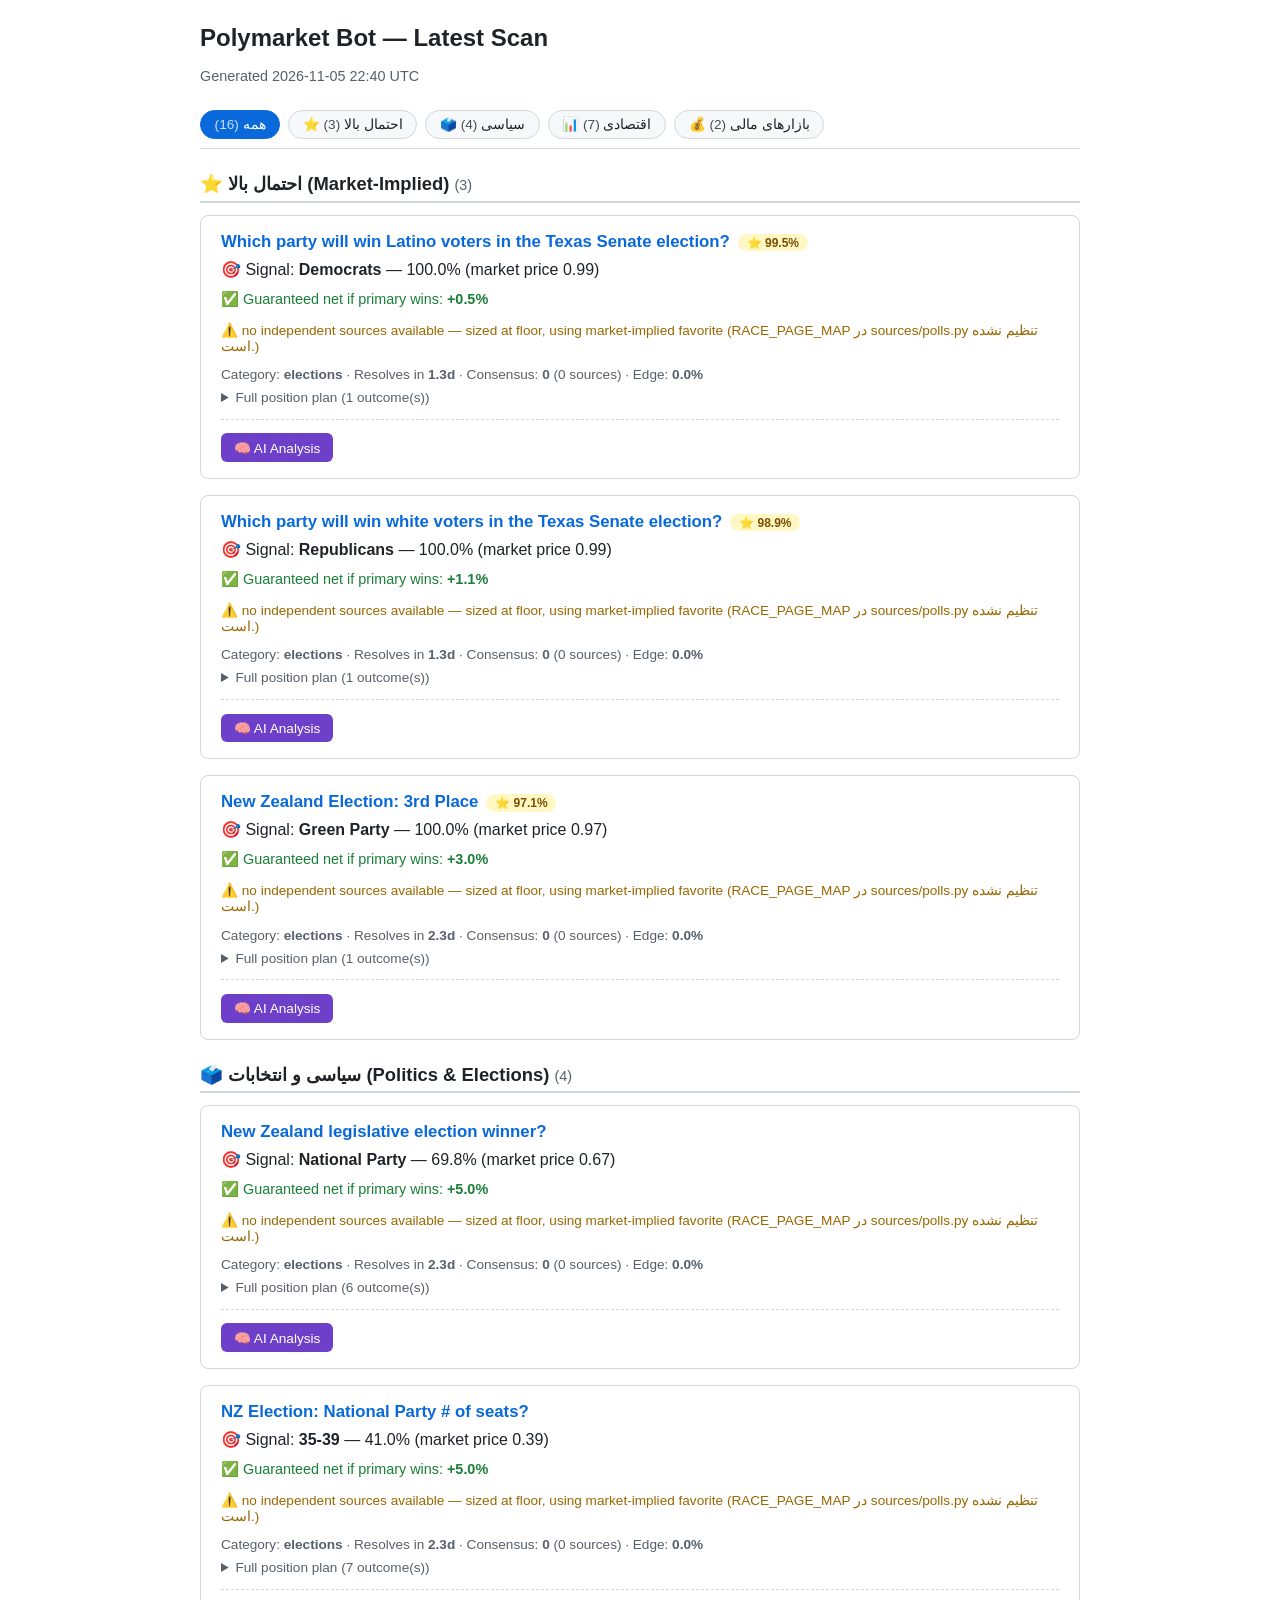
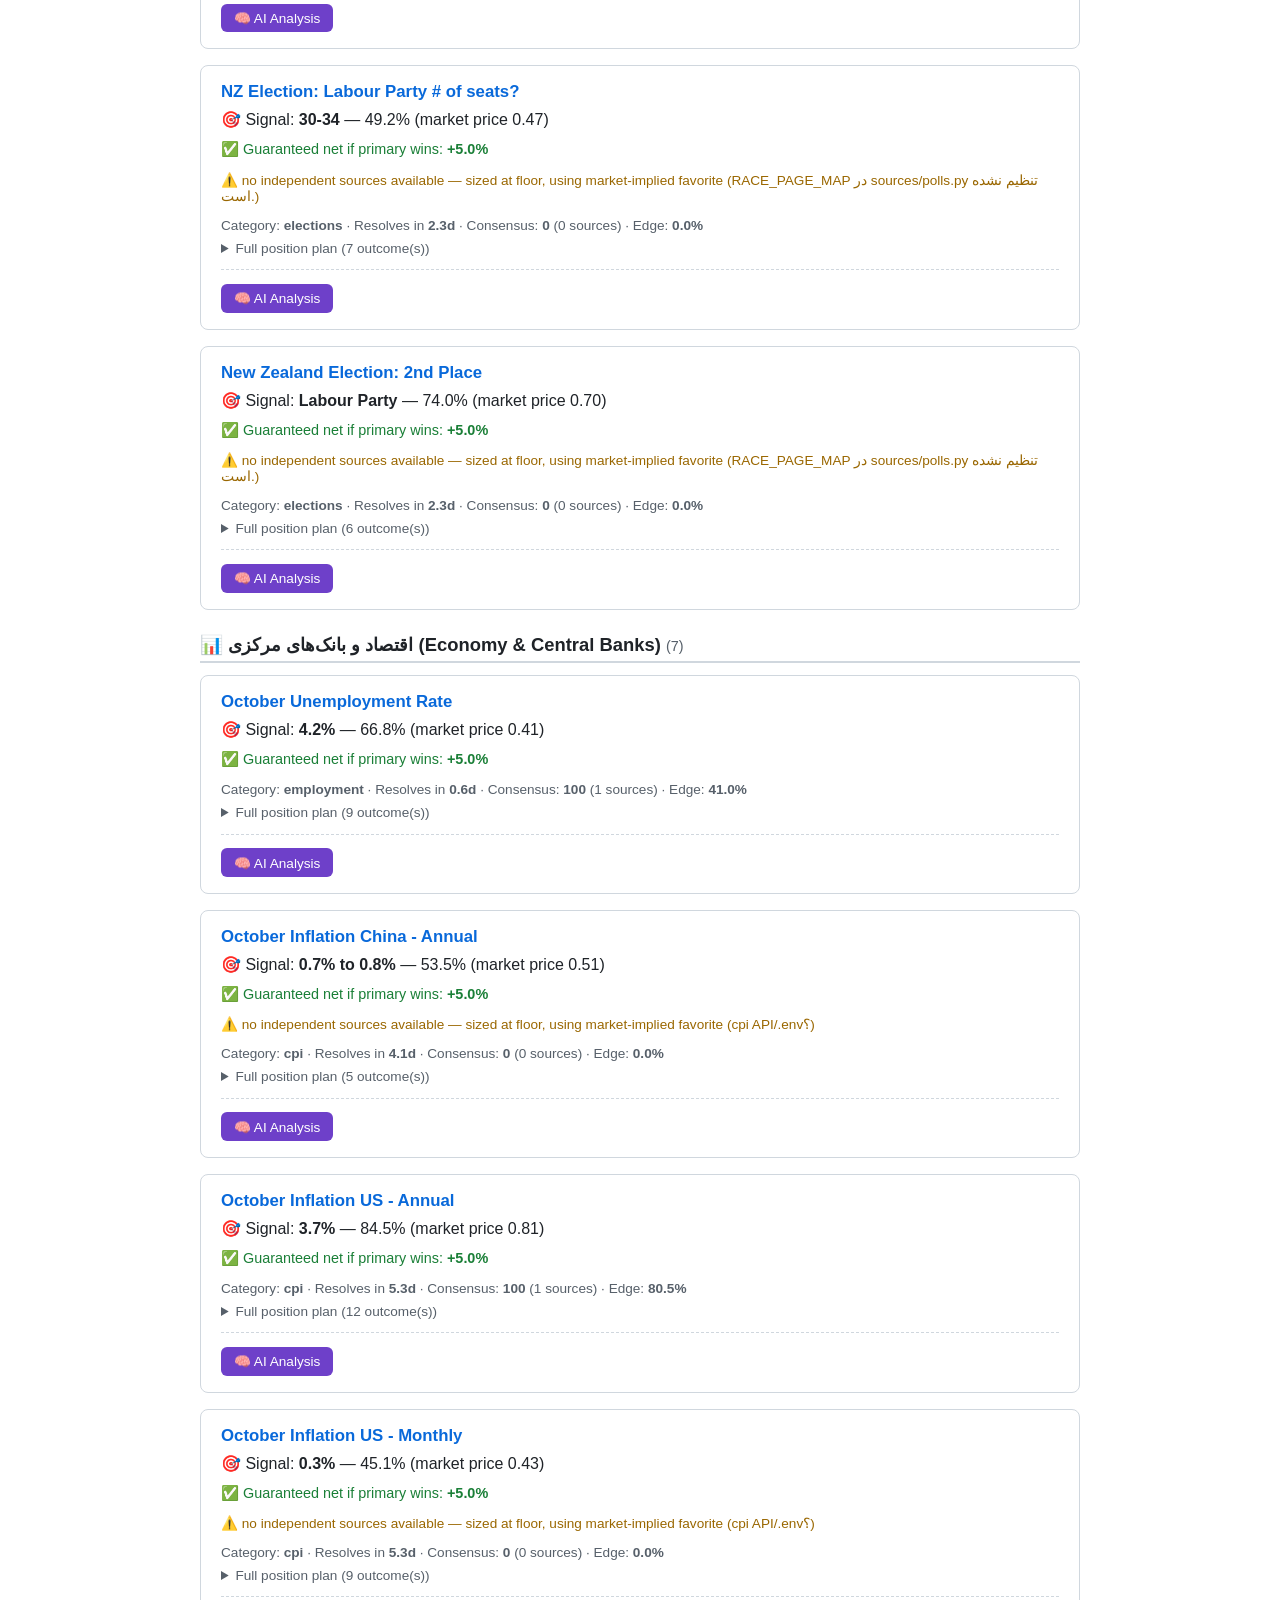
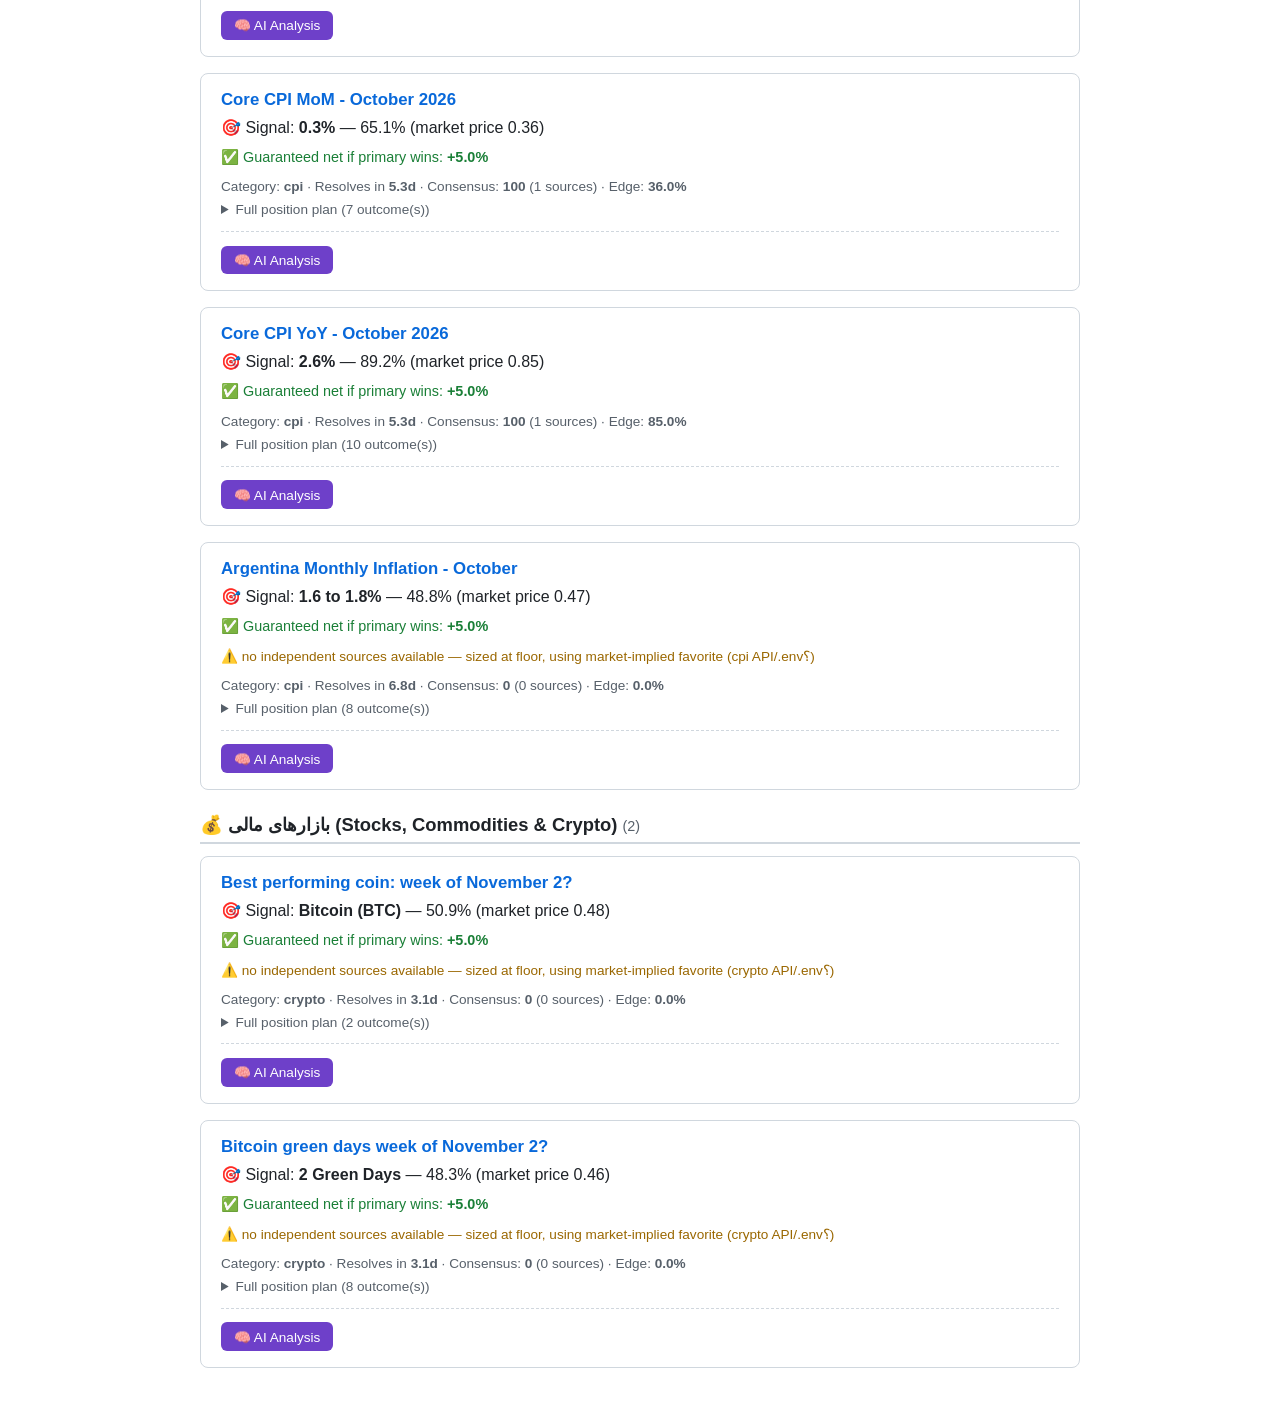
==== commit 697364d4: "Daily scan: 2026-11-05 22:40 UTC" ====
--- a/docs/index.html
+++ b/docs/index.html
@@ -37,70 +37,16 @@
 </head>
 <body>
 <h1>Polymarket Bot — Latest Scan</h1>
-<p class="generated-at">Generated 2026-11-04 22:37 UTC</p>
-<nav class="section-nav"><button type="button" class="nav-btn active" data-target="all" onclick="filterSection(this)">همه <span class="nav-count">(29)</span></button><button type="button" class="nav-btn" data-target="high_confidence" onclick="filterSection(this)">⭐ احتمال بالا <span class="nav-count">(8)</span></button><button type="button" class="nav-btn" data-target="politics" onclick="filterSection(this)">🗳️ سیاسی <span class="nav-count">(4)</span></button><button type="button" class="nav-btn" data-target="economy" onclick="filterSection(this)">📊 اقتصادی <span class="nav-count">(5)</span></button><button type="button" class="nav-btn" data-target="markets" onclick="filterSection(this)">💰 بازارهای مالی <span class="nav-count">(12)</span></button></nav>
+<p class="generated-at">Generated 2026-11-05 22:40 UTC</p>
+<nav class="section-nav"><button type="button" class="nav-btn active" data-target="all" onclick="filterSection(this)">همه <span class="nav-count">(16)</span></button><button type="button" class="nav-btn" data-target="high_confidence" onclick="filterSection(this)">⭐ احتمال بالا <span class="nav-count">(3)</span></button><button type="button" class="nav-btn" data-target="politics" onclick="filterSection(this)">🗳️ سیاسی <span class="nav-count">(4)</span></button><button type="button" class="nav-btn" data-target="economy" onclick="filterSection(this)">📊 اقتصادی <span class="nav-count">(7)</span></button><button type="button" class="nav-btn" data-target="markets" onclick="filterSection(this)">💰 بازارهای مالی <span class="nav-count">(2)</span></button></nav>
 <section class="market-section" data-section="high_confidence">
-<h2 class="section-title">⭐ احتمال بالا (Market-Implied) <span class="section-count">(8)</span></h2>
-<article class="market-card">
-<h2><a href="https://polymarket.com/event/imax-quarterly-earnings-nongaap-eps-10-22-2026-0pt88" target="_blank" rel="noopener">Will IMAX (IMAX) beat quarterly earnings?</a><span class="confidence-badge">⭐ 93.0%</span></h2>
-<p class="signal">🎯 Signal: <strong>Will IMAX (IMAX) beat quarterly earnings?</strong> — 97.6% (market price 0.93)</p>
-<p class="margin">✅ Guaranteed net if primary wins: <strong>+5.0%</strong></p>
-<p class="warning">⚠️ no independent sources available — sized at floor, using market-implied favorite (stocks API/.env؟)</p>
-<p class="meta">Category: <strong>stocks</strong> &middot; Resolves in <strong>0.6d</strong> &middot; Consensus: <strong>0</strong> (0 sources) &middot; Edge: <strong>0.0%</strong></p>
-<details>
-<summary>Full position plan (1 outcome(s))</summary>
-<table>
-<thead><tr><th>Role</th><th>Outcome</th><th>Size</th><th>Mkt price</th></tr></thead>
-<tbody>
-<tr><td style="color:#1a7f37;font-weight:600">Primary</td><td>Will IMAX (IMAX) beat quarterly earnings?</td><td>97.6%</td><td>0.93</td></tr>
-</tbody>
-</table>
-</details>
-<hr class="ai-sep">
-<div class="ai-widget"><button type="button" class="ai-btn" data-market="{&quot;market_id&quot;: &quot;5778294&quot;, &quot;question&quot;: &quot;Will IMAX (IMAX) beat quarterly earnings?&quot;, &quot;outcomes&quot;: [&quot;Yes&quot;, &quot;No&quot;], &quot;outcome_prices&quot;: [0.9295, 0.0705], &quot;end_date&quot;: &quot;2026-11-05T14:00:00+00:00&quot;, &quot;category&quot;: &quot;stocks&quot;}" onclick="runAiAnalysis(this)">🧠 AI Analysis</button><div class="ai-result" id="ai-result-5778294"></div></div>
-</article>
-<article class="market-card">
-<h2><a href="https://polymarket.com/event/yelp-quarterly-earnings-gaap-eps-10-29-2026-0pt46" target="_blank" rel="noopener">Will Yelp (YELP) beat quarterly earnings?</a><span class="confidence-badge">⭐ 91.5%</span></h2>
-<p class="signal">🎯 Signal: <strong>Will Yelp (YELP) beat quarterly earnings?</strong> — 96.1% (market price 0.92)</p>
-<p class="margin">✅ Guaranteed net if primary wins: <strong>+5.0%</strong></p>
-<p class="warning">⚠️ no independent sources available — sized at floor, using market-implied favorite (stocks API/.env؟)</p>
-<p class="meta">Category: <strong>stocks</strong> &middot; Resolves in <strong>1.0d</strong> &middot; Consensus: <strong>0</strong> (0 sources) &middot; Edge: <strong>0.0%</strong></p>
-<details>
-<summary>Full position plan (1 outcome(s))</summary>
-<table>
-<thead><tr><th>Role</th><th>Outcome</th><th>Size</th><th>Mkt price</th></tr></thead>
-<tbody>
-<tr><td style="color:#1a7f37;font-weight:600">Primary</td><td>Will Yelp (YELP) beat quarterly earnings?</td><td>96.1%</td><td>0.92</td></tr>
-</tbody>
-</table>
-</details>
-<hr class="ai-sep">
-<div class="ai-widget"><button type="button" class="ai-btn" data-market="{&quot;market_id&quot;: &quot;5778701&quot;, &quot;question&quot;: &quot;Will Yelp (YELP) beat quarterly earnings?&quot;, &quot;outcomes&quot;: [&quot;Yes&quot;, &quot;No&quot;], &quot;outcome_prices&quot;: [0.915, 0.085], &quot;end_date&quot;: &quot;2026-11-05T22:00:00+00:00&quot;, &quot;category&quot;: &quot;stocks&quot;}" onclick="runAiAnalysis(this)">🧠 AI Analysis</button><div class="ai-result" id="ai-result-5778701"></div></div>
-</article>
-<article class="market-card">
-<h2><a href="https://polymarket.com/event/bank-of-england-decision-in-november-20260730150602252" target="_blank" rel="noopener">Bank of England decision in November?</a><span class="confidence-badge">⭐ 99.2%</span></h2>
-<p class="signal">🎯 Signal: <strong>25 bps increase</strong> — 100.0% (market price 0.99)</p>
-<p class="margin">✅ Guaranteed net if primary wins: <strong>+0.8%</strong></p>
-<p class="warning">⚠️ no independent sources available — sized at floor, using market-implied favorite (boe API/.env؟)</p>
-<p class="meta">Category: <strong>boe</strong> &middot; Resolves in <strong>1.1d</strong> &middot; Consensus: <strong>0</strong> (0 sources) &middot; Edge: <strong>0.0%</strong></p>
-<details>
-<summary>Full position plan (1 outcome(s))</summary>
-<table>
-<thead><tr><th>Role</th><th>Outcome</th><th>Size</th><th>Mkt price</th></tr></thead>
-<tbody>
-<tr><td style="color:#1a7f37;font-weight:600">Primary</td><td>25 bps increase</td><td>100.0%</td><td>0.99</td></tr>
-</tbody>
-</table>
-</details>
-<hr class="ai-sep">
-<div class="ai-widget"><button type="button" class="ai-btn" data-market="{&quot;market_id&quot;: &quot;3247823&quot;, &quot;question&quot;: &quot;Bank of England decreases interest rates by 50+ bps after November 2026 meeting?&quot;, &quot;outcomes&quot;: [&quot;Yes&quot;, &quot;No&quot;], &quot;outcome_prices&quot;: [0.0005, 0.9995], &quot;end_date&quot;: &quot;2026-11-05T23:59:00+00:00&quot;, &quot;category&quot;: &quot;boe&quot;}" onclick="runAiAnalysis(this)">🧠 AI Analysis</button><div class="ai-result" id="ai-result-3247823"></div></div>
-</article>
+<h2 class="section-title">⭐ احتمال بالا (Market-Implied) <span class="section-count">(3)</span></h2>
 <article class="market-card">
 <h2><a href="https://polymarket.com/event/which-party-will-win-latino-voters-in-the-texas-senate" target="_blank" rel="noopener">Which party will win Latino voters in the Texas Senate election?</a><span class="confidence-badge">⭐ 99.5%</span></h2>
 <p class="signal">🎯 Signal: <strong>Democrats</strong> — 100.0% (market price 0.99)</p>
 <p class="margin">✅ Guaranteed net if primary wins: <strong>+0.5%</strong></p>
 <p class="warning">⚠️ no independent sources available — sized at floor, using market-implied favorite (RACE_PAGE_MAP در sources/polls.py تنظیم نشده است.)</p>
-<p class="meta">Category: <strong>elections</strong> &middot; Resolves in <strong>2.3d</strong> &middot; Consensus: <strong>0</strong> (0 sources) &middot; Edge: <strong>0.0%</strong></p>
+<p class="meta">Category: <strong>elections</strong> &middot; Resolves in <strong>1.3d</strong> &middot; Consensus: <strong>0</strong> (0 sources) &middot; Edge: <strong>0.0%</strong></p>
 <details>
 <summary>Full position plan (1 outcome(s))</summary>
 <table>
@@ -114,76 +60,40 @@
 <div class="ai-widget"><button type="button" class="ai-btn" data-market="{&quot;market_id&quot;: &quot;5377018&quot;, &quot;question&quot;: &quot;Will Democrats win Latino voters in the Texas Senate election?&quot;, &quot;outcomes&quot;: [&quot;Yes&quot;, &quot;No&quot;], &quot;outcome_prices&quot;: [0.995, 0.005], &quot;end_date&quot;: &quot;2026-11-07T04:59:00+00:00&quot;, &quot;category&quot;: &quot;elections&quot;}" onclick="runAiAnalysis(this)">🧠 AI Analysis</button><div class="ai-result" id="ai-result-5377018"></div></div>
 </article>
 <article class="market-card">
-<h2><a href="https://polymarket.com/event/which-party-will-win-white-voters-in-the-texas-senate" target="_blank" rel="noopener">Which party will win white voters in the Texas Senate election?</a><span class="confidence-badge">⭐ 98.2%</span></h2>
-<p class="signal">🎯 Signal: <strong>Republicans</strong> — 100.0% (market price 0.98)</p>
-<p class="margin">✅ Guaranteed net if primary wins: <strong>+1.9%</strong></p>
-<p class="warning">⚠️ no independent sources available — sized at floor, using market-implied favorite (RACE_PAGE_MAP در sources/polls.py تنظیم نشده است.)</p>
-<p class="meta">Category: <strong>elections</strong> &middot; Resolves in <strong>2.3d</strong> &middot; Consensus: <strong>0</strong> (0 sources) &middot; Edge: <strong>0.0%</strong></p>
+<h2><a href="https://polymarket.com/event/which-party-will-win-white-voters-in-the-texas-senate" target="_blank" rel="noopener">Which party will win white voters in the Texas Senate election?</a><span class="confidence-badge">⭐ 98.9%</span></h2>
+<p class="signal">🎯 Signal: <strong>Republicans</strong> — 100.0% (market price 0.99)</p>
+<p class="margin">✅ Guaranteed net if primary wins: <strong>+1.1%</strong></p>
+<p class="warning">⚠️ no independent sources available — sized at floor, using market-implied favorite (RACE_PAGE_MAP در sources/polls.py تنظیم نشده است.)</p>
+<p class="meta">Category: <strong>elections</strong> &middot; Resolves in <strong>1.3d</strong> &middot; Consensus: <strong>0</strong> (0 sources) &middot; Edge: <strong>0.0%</strong></p>
 <details>
 <summary>Full position plan (1 outcome(s))</summary>
 <table>
 <thead><tr><th>Role</th><th>Outcome</th><th>Size</th><th>Mkt price</th></tr></thead>
 <tbody>
-<tr><td style="color:#1a7f37;font-weight:600">Primary</td><td>Republicans</td><td>100.0%</td><td>0.98</td></tr>
-</tbody>
-</table>
-</details>
-<hr class="ai-sep">
-<div class="ai-widget"><button type="button" class="ai-btn" data-market="{&quot;market_id&quot;: &quot;5377027&quot;, &quot;question&quot;: &quot;Will Democrats win white voters in the Texas Senate election?&quot;, &quot;outcomes&quot;: [&quot;Yes&quot;, &quot;No&quot;], &quot;outcome_prices&quot;: [0.018, 0.982], &quot;end_date&quot;: &quot;2026-11-07T04:59:00+00:00&quot;, &quot;category&quot;: &quot;elections&quot;}" onclick="runAiAnalysis(this)">🧠 AI Analysis</button><div class="ai-result" id="ai-result-5377027"></div></div>
-</article>
-<article class="market-card">
-<h2><a href="https://polymarket.com/event/new-zealand-election-3rd-place" target="_blank" rel="noopener">New Zealand Election: 3rd Place</a><span class="confidence-badge">⭐ 95.5%</span></h2>
-<p class="signal">🎯 Signal: <strong>Green Party</strong> — 100.0% (market price 0.95)</p>
-<p class="margin">✅ Guaranteed net if primary wins: <strong>+4.7%</strong></p>
-<p class="warning">⚠️ no independent sources available — sized at floor, using market-implied favorite (RACE_PAGE_MAP در sources/polls.py تنظیم نشده است.)</p>
-<p class="meta">Category: <strong>elections</strong> &middot; Resolves in <strong>3.3d</strong> &middot; Consensus: <strong>0</strong> (0 sources) &middot; Edge: <strong>0.0%</strong></p>
+<tr><td style="color:#1a7f37;font-weight:600">Primary</td><td>Republicans</td><td>100.0%</td><td>0.99</td></tr>
+</tbody>
+</table>
+</details>
+<hr class="ai-sep">
+<div class="ai-widget"><button type="button" class="ai-btn" data-market="{&quot;market_id&quot;: &quot;5377027&quot;, &quot;question&quot;: &quot;Will Democrats win white voters in the Texas Senate election?&quot;, &quot;outcomes&quot;: [&quot;Yes&quot;, &quot;No&quot;], &quot;outcome_prices&quot;: [0.008, 0.992], &quot;end_date&quot;: &quot;2026-11-07T04:59:00+00:00&quot;, &quot;category&quot;: &quot;elections&quot;}" onclick="runAiAnalysis(this)">🧠 AI Analysis</button><div class="ai-result" id="ai-result-5377027"></div></div>
+</article>
+<article class="market-card">
+<h2><a href="https://polymarket.com/event/new-zealand-election-3rd-place" target="_blank" rel="noopener">New Zealand Election: 3rd Place</a><span class="confidence-badge">⭐ 97.1%</span></h2>
+<p class="signal">🎯 Signal: <strong>Green Party</strong> — 100.0% (market price 0.97)</p>
+<p class="margin">✅ Guaranteed net if primary wins: <strong>+3.0%</strong></p>
+<p class="warning">⚠️ no independent sources available — sized at floor, using market-implied favorite (RACE_PAGE_MAP در sources/polls.py تنظیم نشده است.)</p>
+<p class="meta">Category: <strong>elections</strong> &middot; Resolves in <strong>2.3d</strong> &middot; Consensus: <strong>0</strong> (0 sources) &middot; Edge: <strong>0.0%</strong></p>
 <details>
 <summary>Full position plan (1 outcome(s))</summary>
 <table>
 <thead><tr><th>Role</th><th>Outcome</th><th>Size</th><th>Mkt price</th></tr></thead>
 <tbody>
-<tr><td style="color:#1a7f37;font-weight:600">Primary</td><td>Green Party</td><td>100.0%</td><td>0.95</td></tr>
-</tbody>
-</table>
-</details>
-<hr class="ai-sep">
-<div class="ai-widget"><button type="button" class="ai-btn" data-market="{&quot;market_id&quot;: &quot;2117402&quot;, &quot;question&quot;: &quot;Will National Party win the third-most seats in the New Zealand House of Representatives in the 2026 New Zealand legislative election?&quot;, &quot;outcomes&quot;: [&quot;Yes&quot;, &quot;No&quot;], &quot;outcome_prices&quot;: [0.0055, 0.9945], &quot;end_date&quot;: &quot;2026-11-08T04:59:00+00:00&quot;, &quot;category&quot;: &quot;elections&quot;}" onclick="runAiAnalysis(this)">🧠 AI Analysis</button><div class="ai-result" id="ai-result-2117402"></div></div>
-</article>
-<article class="market-card">
-<h2><a href="https://polymarket.com/event/october-inflation-us-annual" target="_blank" rel="noopener">October Inflation US - Annual</a><span class="confidence-badge">⭐ 90.0%</span></h2>
-<p class="signal">🎯 Signal: <strong>3.7%</strong> — 94.5% (market price 0.90)</p>
-<p class="margin">✅ Guaranteed net if primary wins: <strong>+5.0%</strong></p>
-
-<p class="meta">Category: <strong>cpi</strong> &middot; Resolves in <strong>6.3d</strong> &middot; Consensus: <strong>100</strong> (1 sources) &middot; Edge: <strong>90.0%</strong></p>
-<details>
-<summary>Full position plan (12 outcome(s))</summary>
-<table>
-<thead><tr><th>Role</th><th>Outcome</th><th>Size</th><th>Mkt price</th></tr></thead>
-<tbody>
-<tr><td style="color:#1a7f37;font-weight:600">Primary</td><td>3.7%</td><td>94.5%</td><td>0.90</td></tr><tr><td style="color:#9a6700;font-weight:600">Hedge</td><td>≤3.2%</td><td>0.0%</td><td>0.00</td></tr><tr><td style="color:#9a6700;font-weight:600">Hedge</td><td>3.3%</td><td>0.0%</td><td>0.00</td></tr><tr><td style="color:#9a6700;font-weight:600">Hedge</td><td>3.4%</td><td>0.1%</td><td>0.00</td></tr><tr><td style="color:#9a6700;font-weight:600">Hedge</td><td>3.5%</td><td>0.2%</td><td>0.01</td></tr><tr><td style="color:#9a6700;font-weight:600">Hedge</td><td>3.6%</td><td>0.3%</td><td>0.01</td></tr><tr><td style="color:#9a6700;font-weight:600">Hedge</td><td>3.8%</td><td>1.0%</td><td>0.05</td></tr><tr><td style="color:#9a6700;font-weight:600">Hedge</td><td>3.9%</td><td>0.2%</td><td>0.01</td></tr><tr><td style="color:#9a6700;font-weight:600">Hedge</td><td>4.0%</td><td>0.2%</td><td>0.01</td></tr><tr><td style="color:#9a6700;font-weight:600">Hedge</td><td>4.1%</td><td>0.1%</td><td>0.00</td></tr><tr><td style="color:#9a6700;font-weight:600">Hedge</td><td>4.2%</td><td>0.1%</td><td>0.00</td></tr><tr><td style="color:#9a6700;font-weight:600">Hedge</td><td>≥4.3%</td><td>0.0%</td><td>0.00</td></tr>
-</tbody>
-</table>
-</details>
-<hr class="ai-sep">
-<div class="ai-widget"><button type="button" class="ai-btn" data-market="{&quot;market_id&quot;: &quot;5691083&quot;, &quot;question&quot;: &quot;Will annual inflation be 3.2% or less in October?&quot;, &quot;outcomes&quot;: [&quot;Yes&quot;, &quot;No&quot;], &quot;outcome_prices&quot;: [0.0015, 0.9985], &quot;end_date&quot;: &quot;2026-11-11T04:59:00+00:00&quot;, &quot;category&quot;: &quot;cpi&quot;}" onclick="runAiAnalysis(this)">🧠 AI Analysis</button><div class="ai-result" id="ai-result-5691083"></div></div>
-</article>
-<article class="market-card">
-<h2><a href="https://polymarket.com/event/core-cpi-yoy-october-2026" target="_blank" rel="noopener">Core CPI YoY - October 2026</a><span class="confidence-badge">⭐ 91.0%</span></h2>
-<p class="signal">🎯 Signal: <strong>2.6%</strong> — 95.5% (market price 0.91)</p>
-<p class="margin">✅ Guaranteed net if primary wins: <strong>+5.0%</strong></p>
-
-<p class="meta">Category: <strong>cpi</strong> &middot; Resolves in <strong>6.3d</strong> &middot; Consensus: <strong>100</strong> (1 sources) &middot; Edge: <strong>91.0%</strong></p>
-<details>
-<summary>Full position plan (10 outcome(s))</summary>
-<table>
-<thead><tr><th>Role</th><th>Outcome</th><th>Size</th><th>Mkt price</th></tr></thead>
-<tbody>
-<tr><td style="color:#1a7f37;font-weight:600">Primary</td><td>2.6%</td><td>95.5%</td><td>0.91</td></tr><tr><td style="color:#9a6700;font-weight:600">Hedge</td><td>≤2.2%</td><td>0.1%</td><td>0.01</td></tr><tr><td style="color:#9a6700;font-weight:600">Hedge</td><td>2.3%</td><td>0.0%</td><td>0.00</td></tr><tr><td style="color:#9a6700;font-weight:600">Hedge</td><td>2.4%</td><td>0.2%</td><td>0.02</td></tr><tr><td style="color:#9a6700;font-weight:600">Hedge</td><td>2.5%</td><td>0.3%</td><td>0.02</td></tr><tr><td style="color:#9a6700;font-weight:600">Hedge</td><td>2.7%</td><td>0.9%</td><td>0.07</td></tr><tr><td style="color:#9a6700;font-weight:600">Hedge</td><td>2.8%</td><td>0.1%</td><td>0.00</td></tr><tr><td style="color:#9a6700;font-weight:600">Hedge</td><td>2.9%</td><td>0.1%</td><td>0.01</td></tr><tr><td style="color:#9a6700;font-weight:600">Hedge</td><td>3.0%</td><td>0.1%</td><td>0.01</td></tr><tr><td style="color:#9a6700;font-weight:600">Hedge</td><td>≥3.1%</td><td>0.1%</td><td>0.00</td></tr>
-</tbody>
-</table>
-</details>
-<hr class="ai-sep">
-<div class="ai-widget"><button type="button" class="ai-btn" data-market="{&quot;market_id&quot;: &quot;5699276&quot;, &quot;question&quot;: &quot;Will Core CPI YoY be 2.2% or less in October?&quot;, &quot;outcomes&quot;: [&quot;Yes&quot;, &quot;No&quot;], &quot;outcome_prices&quot;: [0.0065, 0.9935], &quot;end_date&quot;: &quot;2026-11-11T04:59:00+00:00&quot;, &quot;category&quot;: &quot;cpi&quot;}" onclick="runAiAnalysis(this)">🧠 AI Analysis</button><div class="ai-result" id="ai-result-5699276"></div></div>
+<tr><td style="color:#1a7f37;font-weight:600">Primary</td><td>Green Party</td><td>100.0%</td><td>0.97</td></tr>
+</tbody>
+</table>
+</details>
+<hr class="ai-sep">
+<div class="ai-widget"><button type="button" class="ai-btn" data-market="{&quot;market_id&quot;: &quot;2117402&quot;, &quot;question&quot;: &quot;Will National Party win the third-most seats in the New Zealand House of Representatives in the 2026 New Zealand legislative election?&quot;, &quot;outcomes&quot;: [&quot;Yes&quot;, &quot;No&quot;], &quot;outcome_prices&quot;: [0.0015, 0.9985], &quot;end_date&quot;: &quot;2026-11-08T04:59:00+00:00&quot;, &quot;category&quot;: &quot;elections&quot;}" onclick="runAiAnalysis(this)">🧠 AI Analysis</button><div class="ai-result" id="ai-result-2117402"></div></div>
 </article>
 </section>
 <section class="market-section" data-section="politics">
@@ -193,13 +103,13 @@
 <p class="signal">🎯 Signal: <strong>National Party</strong> — 69.8% (market price 0.67)</p>
 <p class="margin">✅ Guaranteed net if primary wins: <strong>+5.0%</strong></p>
 <p class="warning">⚠️ no independent sources available — sized at floor, using market-implied favorite (RACE_PAGE_MAP در sources/polls.py تنظیم نشده است.)</p>
-<p class="meta">Category: <strong>elections</strong> &middot; Resolves in <strong>3.3d</strong> &middot; Consensus: <strong>0</strong> (0 sources) &middot; Edge: <strong>0.0%</strong></p>
+<p class="meta">Category: <strong>elections</strong> &middot; Resolves in <strong>2.3d</strong> &middot; Consensus: <strong>0</strong> (0 sources) &middot; Edge: <strong>0.0%</strong></p>
 <details>
 <summary>Full position plan (6 outcome(s))</summary>
 <table>
 <thead><tr><th>Role</th><th>Outcome</th><th>Size</th><th>Mkt price</th></tr></thead>
 <tbody>
-<tr><td style="color:#1a7f37;font-weight:600">Primary</td><td>National Party</td><td>69.8%</td><td>0.67</td></tr><tr><td style="color:#0969da;font-weight:600">Secondary</td><td>Labour Party</td><td>18.1%</td><td>0.33</td></tr><tr><td style="color:#9a6700;font-weight:600">Hedge</td><td>Green Party</td><td>3.0%</td><td>0.00</td></tr><tr><td style="color:#9a6700;font-weight:600">Hedge</td><td>ACT New Zealand</td><td>3.0%</td><td>0.00</td></tr><tr><td style="color:#9a6700;font-weight:600">Hedge</td><td>New Zealand First Party</td><td>3.0%</td><td>0.00</td></tr><tr><td style="color:#9a6700;font-weight:600">Hedge</td><td>Te Pāti Māori</td><td>3.0%</td><td>0.00</td></tr>
+<tr><td style="color:#1a7f37;font-weight:600">Primary</td><td>National Party</td><td>69.8%</td><td>0.67</td></tr><tr><td style="color:#0969da;font-weight:600">Secondary</td><td>Labour Party</td><td>18.1%</td><td>0.29</td></tr><tr><td style="color:#9a6700;font-weight:600">Hedge</td><td>Green Party</td><td>3.0%</td><td>0.00</td></tr><tr><td style="color:#9a6700;font-weight:600">Hedge</td><td>ACT New Zealand</td><td>3.0%</td><td>0.00</td></tr><tr><td style="color:#9a6700;font-weight:600">Hedge</td><td>New Zealand First Party</td><td>3.0%</td><td>0.00</td></tr><tr><td style="color:#9a6700;font-weight:600">Hedge</td><td>Te Pāti Māori</td><td>3.0%</td><td>0.00</td></tr>
 </tbody>
 </table>
 </details>
@@ -208,16 +118,16 @@
 </article>
 <article class="market-card">
 <h2><a href="https://polymarket.com/event/nz-election-national-party-of-seats" target="_blank" rel="noopener">NZ Election: National Party # of seats?</a></h2>
-<p class="signal">🎯 Signal: <strong>35-39</strong> — 45.7% (market price 0.43)</p>
-<p class="margin">✅ Guaranteed net if primary wins: <strong>+5.0%</strong></p>
-<p class="warning">⚠️ no independent sources available — sized at floor, using market-implied favorite (RACE_PAGE_MAP در sources/polls.py تنظیم نشده است.)</p>
-<p class="meta">Category: <strong>elections</strong> &middot; Resolves in <strong>3.3d</strong> &middot; Consensus: <strong>0</strong> (0 sources) &middot; Edge: <strong>0.0%</strong></p>
+<p class="signal">🎯 Signal: <strong>35-39</strong> — 41.0% (market price 0.39)</p>
+<p class="margin">✅ Guaranteed net if primary wins: <strong>+5.0%</strong></p>
+<p class="warning">⚠️ no independent sources available — sized at floor, using market-implied favorite (RACE_PAGE_MAP در sources/polls.py تنظیم نشده است.)</p>
+<p class="meta">Category: <strong>elections</strong> &middot; Resolves in <strong>2.3d</strong> &middot; Consensus: <strong>0</strong> (0 sources) &middot; Edge: <strong>0.0%</strong></p>
 <details>
 <summary>Full position plan (7 outcome(s))</summary>
 <table>
 <thead><tr><th>Role</th><th>Outcome</th><th>Size</th><th>Mkt price</th></tr></thead>
 <tbody>
-<tr><td style="color:#1a7f37;font-weight:600">Primary</td><td>35-39</td><td>45.7%</td><td>0.43</td></tr><tr><td style="color:#0969da;font-weight:600">Secondary</td><td>40-44</td><td>21.0%</td><td>0.34</td></tr><tr><td style="color:#0969da;font-weight:600">Secondary</td><td>30-34</td><td>7.5%</td><td>0.12</td></tr><tr><td style="color:#0969da;font-weight:600">Secondary</td><td>45-49</td><td>4.1%</td><td>0.07</td></tr><tr><td style="color:#9a6700;font-weight:600">Hedge</td><td>&lt;25</td><td>0.7%</td><td>0.00</td></tr><tr><td style="color:#9a6700;font-weight:600">Hedge</td><td>25-29</td><td>12.1%</td><td>0.02</td></tr><tr><td style="color:#9a6700;font-weight:600">Hedge</td><td>50+</td><td>8.9%</td><td>0.02</td></tr>
+<tr><td style="color:#1a7f37;font-weight:600">Primary</td><td>35-39</td><td>41.0%</td><td>0.39</td></tr><tr><td style="color:#0969da;font-weight:600">Secondary</td><td>40-44</td><td>23.6%</td><td>0.36</td></tr><tr><td style="color:#0969da;font-weight:600">Secondary</td><td>30-34</td><td>11.8%</td><td>0.18</td></tr><tr><td style="color:#9a6700;font-weight:600">Hedge</td><td>&lt;25</td><td>0.8%</td><td>0.00</td></tr><tr><td style="color:#9a6700;font-weight:600">Hedge</td><td>25-29</td><td>4.8%</td><td>0.01</td></tr><tr><td style="color:#9a6700;font-weight:600">Hedge</td><td>45-49</td><td>10.8%</td><td>0.02</td></tr><tr><td style="color:#9a6700;font-weight:600">Hedge</td><td>50+</td><td>7.3%</td><td>0.01</td></tr>
 </tbody>
 </table>
 </details>
@@ -226,322 +136,178 @@
 </article>
 <article class="market-card">
 <h2><a href="https://polymarket.com/event/nz-election-labour-party-of-seats" target="_blank" rel="noopener">NZ Election: Labour Party # of seats?</a></h2>
-<p class="signal">🎯 Signal: <strong>35-39</strong> — 41.0% (market price 0.39)</p>
-<p class="margin">✅ Guaranteed net if primary wins: <strong>+5.0%</strong></p>
-<p class="warning">⚠️ no independent sources available — sized at floor, using market-implied favorite (RACE_PAGE_MAP در sources/polls.py تنظیم نشده است.)</p>
-<p class="meta">Category: <strong>elections</strong> &middot; Resolves in <strong>3.3d</strong> &middot; Consensus: <strong>0</strong> (0 sources) &middot; Edge: <strong>0.0%</strong></p>
+<p class="signal">🎯 Signal: <strong>30-34</strong> — 49.2% (market price 0.47)</p>
+<p class="margin">✅ Guaranteed net if primary wins: <strong>+5.0%</strong></p>
+<p class="warning">⚠️ no independent sources available — sized at floor, using market-implied favorite (RACE_PAGE_MAP در sources/polls.py تنظیم نشده است.)</p>
+<p class="meta">Category: <strong>elections</strong> &middot; Resolves in <strong>2.3d</strong> &middot; Consensus: <strong>0</strong> (0 sources) &middot; Edge: <strong>0.0%</strong></p>
 <details>
 <summary>Full position plan (7 outcome(s))</summary>
 <table>
 <thead><tr><th>Role</th><th>Outcome</th><th>Size</th><th>Mkt price</th></tr></thead>
 <tbody>
-<tr><td style="color:#1a7f37;font-weight:600">Primary</td><td>35-39</td><td>41.0%</td><td>0.39</td></tr><tr><td style="color:#0969da;font-weight:600">Secondary</td><td>30-34</td><td>22.9%</td><td>0.36</td></tr><tr><td style="color:#0969da;font-weight:600">Secondary</td><td>40-44</td><td>8.3%</td><td>0.13</td></tr><tr><td style="color:#0969da;font-weight:600">Secondary</td><td>&lt;30</td><td>4.2%</td><td>0.07</td></tr><tr><td style="color:#9a6700;font-weight:600">Hedge</td><td>45-49</td><td>5.8%</td><td>0.02</td></tr><tr><td style="color:#9a6700;font-weight:600">Hedge</td><td>50-54</td><td>10.1%</td><td>0.04</td></tr><tr><td style="color:#9a6700;font-weight:600">Hedge</td><td>55+</td><td>7.7%</td><td>0.03</td></tr>
-</tbody>
-</table>
-</details>
-<hr class="ai-sep">
-<div class="ai-widget"><button type="button" class="ai-btn" data-market="{&quot;market_id&quot;: &quot;2116907&quot;, &quot;question&quot;: &quot;Will the Labour Party win fewer than 30 seats in the New Zealand House of Representatives in the 2026 New Zealand legislative election?&quot;, &quot;outcomes&quot;: [&quot;Yes&quot;, &quot;No&quot;], &quot;outcome_prices&quot;: [0.065, 0.935], &quot;end_date&quot;: &quot;2026-11-08T04:59:00+00:00&quot;, &quot;category&quot;: &quot;elections&quot;}" onclick="runAiAnalysis(this)">🧠 AI Analysis</button><div class="ai-result" id="ai-result-2116907"></div></div>
+<tr><td style="color:#1a7f37;font-weight:600">Primary</td><td>30-34</td><td>49.2%</td><td>0.47</td></tr><tr><td style="color:#0969da;font-weight:600">Secondary</td><td>35-39</td><td>26.3%</td><td>0.40</td></tr><tr><td style="color:#0969da;font-weight:600">Secondary</td><td>40-44</td><td>4.2%</td><td>0.06</td></tr><tr><td style="color:#9a6700;font-weight:600">Hedge</td><td>&lt;30</td><td>9.0%</td><td>0.04</td></tr><tr><td style="color:#9a6700;font-weight:600">Hedge</td><td>45-49</td><td>6.9%</td><td>0.03</td></tr><tr><td style="color:#9a6700;font-weight:600">Hedge</td><td>50-54</td><td>2.7%</td><td>0.01</td></tr><tr><td style="color:#9a6700;font-weight:600">Hedge</td><td>55+</td><td>1.7%</td><td>0.01</td></tr>
+</tbody>
+</table>
+</details>
+<hr class="ai-sep">
+<div class="ai-widget"><button type="button" class="ai-btn" data-market="{&quot;market_id&quot;: &quot;2116907&quot;, &quot;question&quot;: &quot;Will the Labour Party win fewer than 30 seats in the New Zealand House of Representatives in the 2026 New Zealand legislative election?&quot;, &quot;outcomes&quot;: [&quot;Yes&quot;, &quot;No&quot;], &quot;outcome_prices&quot;: [0.042, 0.958], &quot;end_date&quot;: &quot;2026-11-08T04:59:00+00:00&quot;, &quot;category&quot;: &quot;elections&quot;}" onclick="runAiAnalysis(this)">🧠 AI Analysis</button><div class="ai-result" id="ai-result-2116907"></div></div>
 </article>
 <article class="market-card">
 <h2><a href="https://polymarket.com/event/new-zealand-election-2nd-place-393" target="_blank" rel="noopener">New Zealand Election: 2nd Place</a></h2>
-<p class="signal">🎯 Signal: <strong>Labour Party</strong> — 72.5% (market price 0.69)</p>
-<p class="margin">✅ Guaranteed net if primary wins: <strong>+5.0%</strong></p>
-<p class="warning">⚠️ no independent sources available — sized at floor, using market-implied favorite (RACE_PAGE_MAP در sources/polls.py تنظیم نشده است.)</p>
-<p class="meta">Category: <strong>elections</strong> &middot; Resolves in <strong>3.3d</strong> &middot; Consensus: <strong>0</strong> (0 sources) &middot; Edge: <strong>0.0%</strong></p>
+<p class="signal">🎯 Signal: <strong>Labour Party</strong> — 74.0% (market price 0.70)</p>
+<p class="margin">✅ Guaranteed net if primary wins: <strong>+5.0%</strong></p>
+<p class="warning">⚠️ no independent sources available — sized at floor, using market-implied favorite (RACE_PAGE_MAP در sources/polls.py تنظیم نشده است.)</p>
+<p class="meta">Category: <strong>elections</strong> &middot; Resolves in <strong>2.3d</strong> &middot; Consensus: <strong>0</strong> (0 sources) &middot; Edge: <strong>0.0%</strong></p>
 <details>
 <summary>Full position plan (6 outcome(s))</summary>
 <table>
 <thead><tr><th>Role</th><th>Outcome</th><th>Size</th><th>Mkt price</th></tr></thead>
 <tbody>
-<tr><td style="color:#1a7f37;font-weight:600">Primary</td><td>Labour Party</td><td>72.5%</td><td>0.69</td></tr><tr><td style="color:#0969da;font-weight:600">Secondary</td><td>National Party</td><td>16.5%</td><td>0.27</td></tr><tr><td style="color:#9a6700;font-weight:600">Hedge</td><td>Green Party</td><td>7.6%</td><td>0.01</td></tr><tr><td style="color:#9a6700;font-weight:600">Hedge</td><td>ACT New Zealand</td><td>0.4%</td><td>0.00</td></tr><tr><td style="color:#9a6700;font-weight:600">Hedge</td><td>New Zealand First Party</td><td>2.1%</td><td>0.00</td></tr><tr><td style="color:#9a6700;font-weight:600">Hedge</td><td>Te Pāti Māori</td><td>0.8%</td><td>0.00</td></tr>
-</tbody>
-</table>
-</details>
-<hr class="ai-sep">
-<div class="ai-widget"><button type="button" class="ai-btn" data-market="{&quot;market_id&quot;: &quot;2118144&quot;, &quot;question&quot;: &quot;Will National Party win the second-most seats in the New Zealand House of Representatives in the 2026 New Zealand legislative election?&quot;, &quot;outcomes&quot;: [&quot;Yes&quot;, &quot;No&quot;], &quot;outcome_prices&quot;: [0.265, 0.735], &quot;end_date&quot;: &quot;2026-11-08T04:59:00+00:00&quot;, &quot;category&quot;: &quot;elections&quot;}" onclick="runAiAnalysis(this)">🧠 AI Analysis</button><div class="ai-result" id="ai-result-2118144"></div></div>
+<tr><td style="color:#1a7f37;font-weight:600">Primary</td><td>Labour Party</td><td>74.0%</td><td>0.70</td></tr><tr><td style="color:#0969da;font-weight:600">Secondary</td><td>National Party</td><td>15.6%</td><td>0.29</td></tr><tr><td style="color:#9a6700;font-weight:600">Hedge</td><td>Green Party</td><td>3.9%</td><td>0.00</td></tr><tr><td style="color:#9a6700;font-weight:600">Hedge</td><td>ACT New Zealand</td><td>1.3%</td><td>0.00</td></tr><tr><td style="color:#9a6700;font-weight:600">Hedge</td><td>New Zealand First Party</td><td>3.9%</td><td>0.00</td></tr><tr><td style="color:#9a6700;font-weight:600">Hedge</td><td>Te Pāti Māori</td><td>1.3%</td><td>0.00</td></tr>
+</tbody>
+</table>
+</details>
+<hr class="ai-sep">
+<div class="ai-widget"><button type="button" class="ai-btn" data-market="{&quot;market_id&quot;: &quot;2118144&quot;, &quot;question&quot;: &quot;Will National Party win the second-most seats in the New Zealand House of Representatives in the 2026 New Zealand legislative election?&quot;, &quot;outcomes&quot;: [&quot;Yes&quot;, &quot;No&quot;], &quot;outcome_prices&quot;: [0.29, 0.71], &quot;end_date&quot;: &quot;2026-11-08T04:59:00+00:00&quot;, &quot;category&quot;: &quot;elections&quot;}" onclick="runAiAnalysis(this)">🧠 AI Analysis</button><div class="ai-result" id="ai-result-2118144"></div></div>
 </article>
 </section>
 <section class="market-section" data-section="economy">
-<h2 class="section-title">📊 اقتصاد و بانک‌های مرکزی (Economy & Central Banks) <span class="section-count">(5)</span></h2>
-<article class="market-card">
-<h2><a href="https://polymarket.com/event/bank-of-mexico-decision-in-november" target="_blank" rel="noopener">Bank of Mexico Decision in November?</a></h2>
-<p class="signal">🎯 Signal: <strong>No change</strong> — 76.7% (market price 0.73)</p>
-<p class="margin">✅ Guaranteed net if primary wins: <strong>+5.0%</strong></p>
-<p class="warning">⚠️ no independent sources available — sized at floor, using market-implied favorite (central_banks_other API/.env؟)</p>
-<p class="meta">Category: <strong>central_banks_other</strong> &middot; Resolves in <strong>1.1d</strong> &middot; Consensus: <strong>0</strong> (0 sources) &middot; Edge: <strong>0.0%</strong></p>
+<h2 class="section-title">📊 اقتصاد و بانک‌های مرکزی (Economy & Central Banks) <span class="section-count">(7)</span></h2>
+<article class="market-card">
+<h2><a href="https://polymarket.com/event/october-unemployment-rate-2026" target="_blank" rel="noopener">October Unemployment Rate</a></h2>
+<p class="signal">🎯 Signal: <strong>4.2%</strong> — 66.8% (market price 0.41)</p>
+<p class="margin">✅ Guaranteed net if primary wins: <strong>+5.0%</strong></p>
+
+<p class="meta">Category: <strong>employment</strong> &middot; Resolves in <strong>0.6d</strong> &middot; Consensus: <strong>100</strong> (1 sources) &middot; Edge: <strong>41.0%</strong></p>
+<details>
+<summary>Full position plan (9 outcome(s))</summary>
+<table>
+<thead><tr><th>Role</th><th>Outcome</th><th>Size</th><th>Mkt price</th></tr></thead>
+<tbody>
+<tr><td style="color:#1a7f37;font-weight:600">Primary</td><td>4.2%</td><td>66.8%</td><td>0.41</td></tr><tr><td style="color:#0969da;font-weight:600">Secondary</td><td>4.3%</td><td>8.8%</td><td>0.23</td></tr><tr><td style="color:#0969da;font-weight:600">Secondary</td><td>4.1%</td><td>7.8%</td><td>0.20</td></tr><tr><td style="color:#0969da;font-weight:600">Secondary</td><td>4.0%</td><td>1.9%</td><td>0.05</td></tr><tr><td style="color:#0969da;font-weight:600">Secondary</td><td>4.4%</td><td>1.4%</td><td>0.03</td></tr><tr><td style="color:#9a6700;font-weight:600">Hedge</td><td>≤3.8%</td><td>1.7%</td><td>0.00</td></tr><tr><td style="color:#9a6700;font-weight:600">Hedge</td><td>3.9%</td><td>1.1%</td><td>0.00</td></tr><tr><td style="color:#9a6700;font-weight:600">Hedge</td><td>4.5%</td><td>6.0%</td><td>0.01</td></tr><tr><td style="color:#9a6700;font-weight:600">Hedge</td><td>≥4.6%</td><td>4.3%</td><td>0.01</td></tr>
+</tbody>
+</table>
+</details>
+<hr class="ai-sep">
+<div class="ai-widget"><button type="button" class="ai-btn" data-market="{&quot;market_id&quot;: &quot;5211631&quot;, &quot;question&quot;: &quot;Will the October 2026 unemployment rate be \u22643.8%?&quot;, &quot;outcomes&quot;: [&quot;Yes&quot;, &quot;No&quot;], &quot;outcome_prices&quot;: [0.003, 0.997], &quot;end_date&quot;: &quot;2026-11-06T13:30:00+00:00&quot;, &quot;category&quot;: &quot;employment&quot;}" onclick="runAiAnalysis(this)">🧠 AI Analysis</button><div class="ai-result" id="ai-result-5211631"></div></div>
+</article>
+<article class="market-card">
+<h2><a href="https://polymarket.com/event/october-inflation-china-annual" target="_blank" rel="noopener">October Inflation China - Annual</a></h2>
+<p class="signal">🎯 Signal: <strong>0.7% to 0.8%</strong> — 53.5% (market price 0.51)</p>
+<p class="margin">✅ Guaranteed net if primary wins: <strong>+5.0%</strong></p>
+<p class="warning">⚠️ no independent sources available — sized at floor, using market-implied favorite (cpi API/.env؟)</p>
+<p class="meta">Category: <strong>cpi</strong> &middot; Resolves in <strong>4.1d</strong> &middot; Consensus: <strong>0</strong> (0 sources) &middot; Edge: <strong>0.0%</strong></p>
 <details>
 <summary>Full position plan (5 outcome(s))</summary>
 <table>
 <thead><tr><th>Role</th><th>Outcome</th><th>Size</th><th>Mkt price</th></tr></thead>
 <tbody>
-<tr><td style="color:#1a7f37;font-weight:600">Primary</td><td>No change</td><td>76.7%</td><td>0.73</td></tr><tr><td style="color:#0969da;font-weight:600">Secondary</td><td>25 bps decrease</td><td>14.0%</td><td>0.28</td></tr><tr><td style="color:#9a6700;font-weight:600">Hedge</td><td>50+ bps decrease</td><td>3.1%</td><td>0.00</td></tr><tr><td style="color:#9a6700;font-weight:600">Hedge</td><td>25 bps increase</td><td>3.1%</td><td>0.00</td></tr><tr><td style="color:#9a6700;font-weight:600">Hedge</td><td>50+ bps increase</td><td>3.1%</td><td>0.00</td></tr>
-</tbody>
-</table>
-</details>
-<hr class="ai-sep">
-<div class="ai-widget"><button type="button" class="ai-btn" data-market="{&quot;market_id&quot;: &quot;3388091&quot;, &quot;question&quot;: &quot;Bank of Mexico decreases interest rates by 50+ bps after November 2026 meeting?&quot;, &quot;outcomes&quot;: [&quot;Yes&quot;, &quot;No&quot;], &quot;outcome_prices&quot;: [0.0005, 0.9995], &quot;end_date&quot;: &quot;2026-11-05T23:59:00+00:00&quot;, &quot;category&quot;: &quot;central_banks_other&quot;}" onclick="runAiAnalysis(this)">🧠 AI Analysis</button><div class="ai-result" id="ai-result-3388091"></div></div>
-</article>
-<article class="market-card">
-<h2><a href="https://polymarket.com/event/october-unemployment-rate-2026" target="_blank" rel="noopener">October Unemployment Rate</a></h2>
-<p class="signal">🎯 Signal: <strong>4.2%</strong> — 67.7% (market price 0.43)</p>
+<tr><td style="color:#1a7f37;font-weight:600">Primary</td><td>0.7% to 0.8%</td><td>53.5%</td><td>0.51</td></tr><tr><td style="color:#0969da;font-weight:600">Secondary</td><td>0.9% to 1.0%</td><td>25.1%</td><td>0.35</td></tr><tr><td style="color:#0969da;font-weight:600">Secondary</td><td>≤0.6%</td><td>2.8%</td><td>0.04</td></tr><tr><td style="color:#9a6700;font-weight:600">Hedge</td><td>1.1% to 1.2%</td><td>17.7%</td><td>0.03</td></tr><tr><td style="color:#9a6700;font-weight:600">Hedge</td><td>1.3%+</td><td>0.8%</td><td>0.00</td></tr>
+</tbody>
+</table>
+</details>
+<hr class="ai-sep">
+<div class="ai-widget"><button type="button" class="ai-btn" data-market="{&quot;market_id&quot;: &quot;5734060&quot;, &quot;question&quot;: &quot;Will China\u2019s CPI increase by \u22640.6% over the 12 month period ending in October 2026?&quot;, &quot;outcomes&quot;: [&quot;Yes&quot;, &quot;No&quot;], &quot;outcome_prices&quot;: [0.039, 0.961], &quot;end_date&quot;: &quot;2026-11-09T23:59:00+00:00&quot;, &quot;category&quot;: &quot;cpi&quot;}" onclick="runAiAnalysis(this)">🧠 AI Analysis</button><div class="ai-result" id="ai-result-5734060"></div></div>
+</article>
+<article class="market-card">
+<h2><a href="https://polymarket.com/event/october-inflation-us-annual" target="_blank" rel="noopener">October Inflation US - Annual</a></h2>
+<p class="signal">🎯 Signal: <strong>3.7%</strong> — 84.5% (market price 0.81)</p>
 <p class="margin">✅ Guaranteed net if primary wins: <strong>+5.0%</strong></p>
 
-<p class="meta">Category: <strong>employment</strong> &middot; Resolves in <strong>1.6d</strong> &middot; Consensus: <strong>100</strong> (1 sources) &middot; Edge: <strong>43.5%</strong></p>
+<p class="meta">Category: <strong>cpi</strong> &middot; Resolves in <strong>5.3d</strong> &middot; Consensus: <strong>100</strong> (1 sources) &middot; Edge: <strong>80.5%</strong></p>
+<details>
+<summary>Full position plan (12 outcome(s))</summary>
+<table>
+<thead><tr><th>Role</th><th>Outcome</th><th>Size</th><th>Mkt price</th></tr></thead>
+<tbody>
+<tr><td style="color:#1a7f37;font-weight:600">Primary</td><td>3.7%</td><td>84.5%</td><td>0.81</td></tr><tr><td style="color:#0969da;font-weight:600">Secondary</td><td>3.8%</td><td>9.3%</td><td>0.12</td></tr><tr><td style="color:#9a6700;font-weight:600">Hedge</td><td>≤3.2%</td><td>0.2%</td><td>0.00</td></tr><tr><td style="color:#9a6700;font-weight:600">Hedge</td><td>3.3%</td><td>0.2%</td><td>0.00</td></tr><tr><td style="color:#9a6700;font-weight:600">Hedge</td><td>3.4%</td><td>0.2%</td><td>0.00</td></tr><tr><td style="color:#9a6700;font-weight:600">Hedge</td><td>3.5%</td><td>0.8%</td><td>0.01</td></tr><tr><td style="color:#9a6700;font-weight:600">Hedge</td><td>3.6%</td><td>1.5%</td><td>0.01</td></tr><tr><td style="color:#9a6700;font-weight:600">Hedge</td><td>3.9%</td><td>1.1%</td><td>0.01</td></tr><tr><td style="color:#9a6700;font-weight:600">Hedge</td><td>4.0%</td><td>1.3%</td><td>0.01</td></tr><tr><td style="color:#9a6700;font-weight:600">Hedge</td><td>4.1%</td><td>0.3%</td><td>0.00</td></tr><tr><td style="color:#9a6700;font-weight:600">Hedge</td><td>4.2%</td><td>0.3%</td><td>0.00</td></tr><tr><td style="color:#9a6700;font-weight:600">Hedge</td><td>≥4.3%</td><td>0.2%</td><td>0.00</td></tr>
+</tbody>
+</table>
+</details>
+<hr class="ai-sep">
+<div class="ai-widget"><button type="button" class="ai-btn" data-market="{&quot;market_id&quot;: &quot;5691083&quot;, &quot;question&quot;: &quot;Will annual inflation be 3.2% or less in October?&quot;, &quot;outcomes&quot;: [&quot;Yes&quot;, &quot;No&quot;], &quot;outcome_prices&quot;: [0.0015, 0.9985], &quot;end_date&quot;: &quot;2026-11-11T04:59:00+00:00&quot;, &quot;category&quot;: &quot;cpi&quot;}" onclick="runAiAnalysis(this)">🧠 AI Analysis</button><div class="ai-result" id="ai-result-5691083"></div></div>
+</article>
+<article class="market-card">
+<h2><a href="https://polymarket.com/event/october-inflation-us-monthly" target="_blank" rel="noopener">October Inflation US - Monthly</a></h2>
+<p class="signal">🎯 Signal: <strong>0.3%</strong> — 45.1% (market price 0.43)</p>
+<p class="margin">✅ Guaranteed net if primary wins: <strong>+5.0%</strong></p>
+<p class="warning">⚠️ no independent sources available — sized at floor, using market-implied favorite (cpi API/.env؟)</p>
+<p class="meta">Category: <strong>cpi</strong> &middot; Resolves in <strong>5.3d</strong> &middot; Consensus: <strong>0</strong> (0 sources) &middot; Edge: <strong>0.0%</strong></p>
 <details>
 <summary>Full position plan (9 outcome(s))</summary>
 <table>
 <thead><tr><th>Role</th><th>Outcome</th><th>Size</th><th>Mkt price</th></tr></thead>
 <tbody>
-<tr><td style="color:#1a7f37;font-weight:600">Primary</td><td>4.2%</td><td>67.7%</td><td>0.43</td></tr><tr><td style="color:#0969da;font-weight:600">Secondary</td><td>4.1%</td><td>10.8%</td><td>0.27</td></tr><tr><td style="color:#0969da;font-weight:600">Secondary</td><td>4.3%</td><td>6.8%</td><td>0.17</td></tr><tr><td style="color:#0969da;font-weight:600">Secondary</td><td>4.0%</td><td>1.0%</td><td>0.02</td></tr><tr><td style="color:#0969da;font-weight:600">Secondary</td><td>4.4%</td><td>0.8%</td><td>0.02</td></tr><tr><td style="color:#9a6700;font-weight:600">Hedge</td><td>≤3.8%</td><td>3.9%</td><td>0.00</td></tr><tr><td style="color:#9a6700;font-weight:600">Hedge</td><td>3.9%</td><td>3.9%</td><td>0.00</td></tr><tr><td style="color:#9a6700;font-weight:600">Hedge</td><td>4.5%</td><td>1.3%</td><td>0.00</td></tr><tr><td style="color:#9a6700;font-weight:600">Hedge</td><td>≥4.6%</td><td>3.9%</td><td>0.00</td></tr>
-</tbody>
-</table>
-</details>
-<hr class="ai-sep">
-<div class="ai-widget"><button type="button" class="ai-btn" data-market="{&quot;market_id&quot;: &quot;5211631&quot;, &quot;question&quot;: &quot;Will the October 2026 unemployment rate be \u22643.8%?&quot;, &quot;outcomes&quot;: [&quot;Yes&quot;, &quot;No&quot;], &quot;outcome_prices&quot;: [0.0015, 0.9985], &quot;end_date&quot;: &quot;2026-11-06T13:30:00+00:00&quot;, &quot;category&quot;: &quot;employment&quot;}" onclick="runAiAnalysis(this)">🧠 AI Analysis</button><div class="ai-result" id="ai-result-5211631"></div></div>
-</article>
-<article class="market-card">
-<h2><a href="https://polymarket.com/event/october-inflation-china-annual" target="_blank" rel="noopener">October Inflation China - Annual</a></h2>
-<p class="signal">🎯 Signal: <strong>0.7% to 0.8%</strong> — 68.2% (market price 0.65)</p>
+<tr><td style="color:#1a7f37;font-weight:600">Primary</td><td>0.3%</td><td>45.1%</td><td>0.43</td></tr><tr><td style="color:#0969da;font-weight:600">Secondary</td><td>0.2%</td><td>19.6%</td><td>0.32</td></tr><tr><td style="color:#0969da;font-weight:600">Secondary</td><td>0.4%</td><td>5.6%</td><td>0.09</td></tr><tr><td style="color:#0969da;font-weight:600">Secondary</td><td>0.5%</td><td>4.0%</td><td>0.06</td></tr><tr><td style="color:#0969da;font-weight:600">Secondary</td><td>≤0.1%</td><td>3.7%</td><td>0.06</td></tr><tr><td style="color:#9a6700;font-weight:600">Hedge</td><td>0.6%</td><td>7.1%</td><td>0.01</td></tr><tr><td style="color:#9a6700;font-weight:600">Hedge</td><td>0.7%</td><td>5.9%</td><td>0.01</td></tr><tr><td style="color:#9a6700;font-weight:600">Hedge</td><td>0.8%</td><td>5.9%</td><td>0.01</td></tr><tr><td style="color:#9a6700;font-weight:600">Hedge</td><td>≥0.9%</td><td>3.0%</td><td>0.00</td></tr>
+</tbody>
+</table>
+</details>
+<hr class="ai-sep">
+<div class="ai-widget"><button type="button" class="ai-btn" data-market="{&quot;market_id&quot;: &quot;5691223&quot;, &quot;question&quot;: &quot;Will monthly inflation increase by 0.1% or less in October?&quot;, &quot;outcomes&quot;: [&quot;Yes&quot;, &quot;No&quot;], &quot;outcome_prices&quot;: [0.06, 0.94], &quot;end_date&quot;: &quot;2026-11-11T04:59:00+00:00&quot;, &quot;category&quot;: &quot;cpi&quot;}" onclick="runAiAnalysis(this)">🧠 AI Analysis</button><div class="ai-result" id="ai-result-5691223"></div></div>
+</article>
+<article class="market-card">
+<h2><a href="https://polymarket.com/event/core-cpi-mom-october-2026" target="_blank" rel="noopener">Core CPI MoM - October 2026</a></h2>
+<p class="signal">🎯 Signal: <strong>0.3%</strong> — 65.1% (market price 0.36)</p>
+<p class="margin">✅ Guaranteed net if primary wins: <strong>+5.0%</strong></p>
+
+<p class="meta">Category: <strong>cpi</strong> &middot; Resolves in <strong>5.3d</strong> &middot; Consensus: <strong>100</strong> (1 sources) &middot; Edge: <strong>36.0%</strong></p>
+<details>
+<summary>Full position plan (7 outcome(s))</summary>
+<table>
+<thead><tr><th>Role</th><th>Outcome</th><th>Size</th><th>Mkt price</th></tr></thead>
+<tbody>
+<tr><td style="color:#1a7f37;font-weight:600">Primary</td><td>0.3%</td><td>65.1%</td><td>0.36</td></tr><tr><td style="color:#0969da;font-weight:600">Secondary</td><td>0.2%</td><td>12.0%</td><td>0.35</td></tr><tr><td style="color:#0969da;font-weight:600">Secondary</td><td>0.1%</td><td>6.3%</td><td>0.18</td></tr><tr><td style="color:#0969da;font-weight:600">Secondary</td><td>0.4%</td><td>2.6%</td><td>0.07</td></tr><tr><td style="color:#9a6700;font-weight:600">Hedge</td><td>≤0.0%</td><td>9.3%</td><td>0.03</td></tr><tr><td style="color:#9a6700;font-weight:600">Hedge</td><td>0.5%</td><td>3.4%</td><td>0.01</td></tr><tr><td style="color:#9a6700;font-weight:600">Hedge</td><td>0.6%+</td><td>1.3%</td><td>0.01</td></tr>
+</tbody>
+</table>
+</details>
+<hr class="ai-sep">
+<div class="ai-widget"><button type="button" class="ai-btn" data-market="{&quot;market_id&quot;: &quot;5699269&quot;, &quot;question&quot;: &quot;Will Core CPI MoM be 0.0% or less in October?&quot;, &quot;outcomes&quot;: [&quot;Yes&quot;, &quot;No&quot;], &quot;outcome_prices&quot;: [0.0345, 0.9655], &quot;end_date&quot;: &quot;2026-11-11T04:59:00+00:00&quot;, &quot;category&quot;: &quot;cpi&quot;}" onclick="runAiAnalysis(this)">🧠 AI Analysis</button><div class="ai-result" id="ai-result-5699269"></div></div>
+</article>
+<article class="market-card">
+<h2><a href="https://polymarket.com/event/core-cpi-yoy-october-2026" target="_blank" rel="noopener">Core CPI YoY - October 2026</a></h2>
+<p class="signal">🎯 Signal: <strong>2.6%</strong> — 89.2% (market price 0.85)</p>
+<p class="margin">✅ Guaranteed net if primary wins: <strong>+5.0%</strong></p>
+
+<p class="meta">Category: <strong>cpi</strong> &middot; Resolves in <strong>5.3d</strong> &middot; Consensus: <strong>100</strong> (1 sources) &middot; Edge: <strong>85.0%</strong></p>
+<details>
+<summary>Full position plan (10 outcome(s))</summary>
+<table>
+<thead><tr><th>Role</th><th>Outcome</th><th>Size</th><th>Mkt price</th></tr></thead>
+<tbody>
+<tr><td style="color:#1a7f37;font-weight:600">Primary</td><td>2.6%</td><td>89.2%</td><td>0.85</td></tr><tr><td style="color:#0969da;font-weight:600">Secondary</td><td>2.7%</td><td>6.5%</td><td>0.07</td></tr><tr><td style="color:#9a6700;font-weight:600">Hedge</td><td>≤2.2%</td><td>0.3%</td><td>0.01</td></tr><tr><td style="color:#9a6700;font-weight:600">Hedge</td><td>2.3%</td><td>0.1%</td><td>0.00</td></tr><tr><td style="color:#9a6700;font-weight:600">Hedge</td><td>2.4%</td><td>0.9%</td><td>0.02</td></tr><tr><td style="color:#9a6700;font-weight:600">Hedge</td><td>2.5%</td><td>2.1%</td><td>0.04</td></tr><tr><td style="color:#9a6700;font-weight:600">Hedge</td><td>2.8%</td><td>0.2%</td><td>0.00</td></tr><tr><td style="color:#9a6700;font-weight:600">Hedge</td><td>2.9%</td><td>0.2%</td><td>0.01</td></tr><tr><td style="color:#9a6700;font-weight:600">Hedge</td><td>3.0%</td><td>0.2%</td><td>0.01</td></tr><tr><td style="color:#9a6700;font-weight:600">Hedge</td><td>≥3.1%</td><td>0.2%</td><td>0.00</td></tr>
+</tbody>
+</table>
+</details>
+<hr class="ai-sep">
+<div class="ai-widget"><button type="button" class="ai-btn" data-market="{&quot;market_id&quot;: &quot;5699276&quot;, &quot;question&quot;: &quot;Will Core CPI YoY be 2.2% or less in October?&quot;, &quot;outcomes&quot;: [&quot;Yes&quot;, &quot;No&quot;], &quot;outcome_prices&quot;: [0.006, 0.994], &quot;end_date&quot;: &quot;2026-11-11T04:59:00+00:00&quot;, &quot;category&quot;: &quot;cpi&quot;}" onclick="runAiAnalysis(this)">🧠 AI Analysis</button><div class="ai-result" id="ai-result-5699276"></div></div>
+</article>
+<article class="market-card">
+<h2><a href="https://polymarket.com/event/argentina-monthly-inflation-october-2026" target="_blank" rel="noopener">Argentina Monthly Inflation - October</a></h2>
+<p class="signal">🎯 Signal: <strong>1.6 to 1.8%</strong> — 48.8% (market price 0.47)</p>
 <p class="margin">✅ Guaranteed net if primary wins: <strong>+5.0%</strong></p>
 <p class="warning">⚠️ no independent sources available — sized at floor, using market-implied favorite (cpi API/.env؟)</p>
-<p class="meta">Category: <strong>cpi</strong> &middot; Resolves in <strong>5.1d</strong> &middot; Consensus: <strong>0</strong> (0 sources) &middot; Edge: <strong>0.0%</strong></p>
-<details>
-<summary>Full position plan (5 outcome(s))</summary>
-<table>
-<thead><tr><th>Role</th><th>Outcome</th><th>Size</th><th>Mkt price</th></tr></thead>
-<tbody>
-<tr><td style="color:#1a7f37;font-weight:600">Primary</td><td>0.7% to 0.8%</td><td>68.2%</td><td>0.65</td></tr><tr><td style="color:#0969da;font-weight:600">Secondary</td><td>0.9% to 1.0%</td><td>19.1%</td><td>0.28</td></tr><tr><td style="color:#9a6700;font-weight:600">Hedge</td><td>≤0.6%</td><td>6.5%</td><td>0.04</td></tr><tr><td style="color:#9a6700;font-weight:600">Hedge</td><td>1.1% to 1.2%</td><td>5.9%</td><td>0.03</td></tr><tr><td style="color:#9a6700;font-weight:600">Hedge</td><td>1.3%+</td><td>0.3%</td><td>0.00</td></tr>
-</tbody>
-</table>
-</details>
-<hr class="ai-sep">
-<div class="ai-widget"><button type="button" class="ai-btn" data-market="{&quot;market_id&quot;: &quot;5734060&quot;, &quot;question&quot;: &quot;Will China\u2019s CPI increase by \u22640.6% over the 12 month period ending in October 2026?&quot;, &quot;outcomes&quot;: [&quot;Yes&quot;, &quot;No&quot;], &quot;outcome_prices&quot;: [0.035, 0.965], &quot;end_date&quot;: &quot;2026-11-09T23:59:00+00:00&quot;, &quot;category&quot;: &quot;cpi&quot;}" onclick="runAiAnalysis(this)">🧠 AI Analysis</button><div class="ai-result" id="ai-result-5734060"></div></div>
-</article>
-<article class="market-card">
-<h2><a href="https://polymarket.com/event/october-inflation-us-monthly" target="_blank" rel="noopener">October Inflation US - Monthly</a></h2>
-<p class="signal">🎯 Signal: <strong>0.3%</strong> — 41.5% (market price 0.40)</p>
-<p class="margin">✅ Guaranteed net if primary wins: <strong>+5.0%</strong></p>
-<p class="warning">⚠️ no independent sources available — sized at floor, using market-implied favorite (cpi API/.env؟)</p>
-<p class="meta">Category: <strong>cpi</strong> &middot; Resolves in <strong>6.3d</strong> &middot; Consensus: <strong>0</strong> (0 sources) &middot; Edge: <strong>0.0%</strong></p>
-<details>
-<summary>Full position plan (9 outcome(s))</summary>
-<table>
-<thead><tr><th>Role</th><th>Outcome</th><th>Size</th><th>Mkt price</th></tr></thead>
-<tbody>
-<tr><td style="color:#1a7f37;font-weight:600">Primary</td><td>0.3%</td><td>41.5%</td><td>0.40</td></tr><tr><td style="color:#0969da;font-weight:600">Secondary</td><td>0.2%</td><td>21.8%</td><td>0.34</td></tr><tr><td style="color:#0969da;font-weight:600">Secondary</td><td>≤0.1%</td><td>7.2%</td><td>0.11</td></tr><tr><td style="color:#0969da;font-weight:600">Secondary</td><td>0.4%</td><td>6.2%</td><td>0.10</td></tr><tr><td style="color:#9a6700;font-weight:600">Hedge</td><td>0.5%</td><td>19.2%</td><td>0.08</td></tr><tr><td style="color:#9a6700;font-weight:600">Hedge</td><td>0.6%</td><td>1.4%</td><td>0.01</td></tr><tr><td style="color:#9a6700;font-weight:600">Hedge</td><td>0.7%</td><td>1.2%</td><td>0.01</td></tr><tr><td style="color:#9a6700;font-weight:600">Hedge</td><td>0.8%</td><td>1.2%</td><td>0.01</td></tr><tr><td style="color:#9a6700;font-weight:600">Hedge</td><td>≥0.9%</td><td>0.4%</td><td>0.00</td></tr>
-</tbody>
-</table>
-</details>
-<hr class="ai-sep">
-<div class="ai-widget"><button type="button" class="ai-btn" data-market="{&quot;market_id&quot;: &quot;5691223&quot;, &quot;question&quot;: &quot;Will monthly inflation increase by 0.1% or less in October?&quot;, &quot;outcomes&quot;: [&quot;Yes&quot;, &quot;No&quot;], &quot;outcome_prices&quot;: [0.11, 0.89], &quot;end_date&quot;: &quot;2026-11-11T04:59:00+00:00&quot;, &quot;category&quot;: &quot;cpi&quot;}" onclick="runAiAnalysis(this)">🧠 AI Analysis</button><div class="ai-result" id="ai-result-5691223"></div></div>
-</article>
-<article class="market-card">
-<h2><a href="https://polymarket.com/event/core-cpi-mom-october-2026" target="_blank" rel="noopener">Core CPI MoM - October 2026</a></h2>
-<p class="signal">🎯 Signal: <strong>0.2%</strong> — 67.4% (market price 0.42)</p>
-<p class="margin">✅ Guaranteed net if primary wins: <strong>+5.0%</strong></p>
-
-<p class="meta">Category: <strong>cpi</strong> &middot; Resolves in <strong>6.3d</strong> &middot; Consensus: <strong>100</strong> (1 sources) &middot; Edge: <strong>42.5%</strong></p>
-<details>
-<summary>Full position plan (7 outcome(s))</summary>
-<table>
-<thead><tr><th>Role</th><th>Outcome</th><th>Size</th><th>Mkt price</th></tr></thead>
-<tbody>
-<tr><td style="color:#1a7f37;font-weight:600">Primary</td><td>0.2%</td><td>67.4%</td><td>0.42</td></tr><tr><td style="color:#0969da;font-weight:600">Secondary</td><td>0.3%</td><td>12.9%</td><td>0.36</td></tr><tr><td style="color:#0969da;font-weight:600">Secondary</td><td>0.4%</td><td>3.4%</td><td>0.10</td></tr><tr><td style="color:#0969da;font-weight:600">Secondary</td><td>0.1%</td><td>3.2%</td><td>0.09</td></tr><tr><td style="color:#9a6700;font-weight:600">Hedge</td><td>≤0.0%</td><td>8.3%</td><td>0.04</td></tr><tr><td style="color:#9a6700;font-weight:600">Hedge</td><td>0.5%</td><td>3.2%</td><td>0.01</td></tr><tr><td style="color:#9a6700;font-weight:600">Hedge</td><td>0.6%+</td><td>1.5%</td><td>0.01</td></tr>
-</tbody>
-</table>
-</details>
-<hr class="ai-sep">
-<div class="ai-widget"><button type="button" class="ai-btn" data-market="{&quot;market_id&quot;: &quot;5699269&quot;, &quot;question&quot;: &quot;Will Core CPI MoM be 0.0% or less in October?&quot;, &quot;outcomes&quot;: [&quot;Yes&quot;, &quot;No&quot;], &quot;outcome_prices&quot;: [0.035, 0.965], &quot;end_date&quot;: &quot;2026-11-11T04:59:00+00:00&quot;, &quot;category&quot;: &quot;cpi&quot;}" onclick="runAiAnalysis(this)">🧠 AI Analysis</button><div class="ai-result" id="ai-result-5699269"></div></div>
+<p class="meta">Category: <strong>cpi</strong> &middot; Resolves in <strong>6.8d</strong> &middot; Consensus: <strong>0</strong> (0 sources) &middot; Edge: <strong>0.0%</strong></p>
+<details>
+<summary>Full position plan (8 outcome(s))</summary>
+<table>
+<thead><tr><th>Role</th><th>Outcome</th><th>Size</th><th>Mkt price</th></tr></thead>
+<tbody>
+<tr><td style="color:#1a7f37;font-weight:600">Primary</td><td>1.6 to 1.8%</td><td>48.8%</td><td>0.47</td></tr><tr><td style="color:#0969da;font-weight:600">Secondary</td><td>1.9 to 2.1%</td><td>30.7%</td><td>0.43</td></tr><tr><td style="color:#9a6700;font-weight:600">Hedge</td><td>≤1.2%</td><td>0.5%</td><td>0.00</td></tr><tr><td style="color:#9a6700;font-weight:600">Hedge</td><td>1.3 to 1.5%</td><td>4.8%</td><td>0.04</td></tr><tr><td style="color:#9a6700;font-weight:600">Hedge</td><td>2.2 to 2.4%</td><td>8.2%</td><td>0.06</td></tr><tr><td style="color:#9a6700;font-weight:600">Hedge</td><td>2.5 to 2.7%</td><td>4.0%</td><td>0.03</td></tr><tr><td style="color:#9a6700;font-weight:600">Hedge</td><td>2.8 to 3.0%</td><td>2.5%</td><td>0.02</td></tr><tr><td style="color:#9a6700;font-weight:600">Hedge</td><td>3.1%+</td><td>0.5%</td><td>0.00</td></tr>
+</tbody>
+</table>
+</details>
+<hr class="ai-sep">
+<div class="ai-widget"><button type="button" class="ai-btn" data-market="{&quot;market_id&quot;: &quot;5734189&quot;, &quot;question&quot;: &quot;Will Argentina&#x27;s monthly inflation in October 2026 be less than or equal to 1.2%?&quot;, &quot;outcomes&quot;: [&quot;Yes&quot;, &quot;No&quot;], &quot;outcome_prices&quot;: [0.004, 0.996], &quot;end_date&quot;: &quot;2026-11-12T19:00:00+00:00&quot;, &quot;category&quot;: &quot;cpi&quot;}" onclick="runAiAnalysis(this)">🧠 AI Analysis</button><div class="ai-result" id="ai-result-5734189"></div></div>
 </article>
 </section>
 <section class="market-section" data-section="markets">
-<h2 class="section-title">💰 بازارهای مالی (Stocks, Commodities & Crypto) <span class="section-count">(12)</span></h2>
-<article class="market-card">
-<h2><a href="https://polymarket.com/event/tfx-quarterly-earnings-nongaap-eps-10-22-2026-1pt92" target="_blank" rel="noopener">Will Teleflex (TFX) beat quarterly earnings?</a></h2>
-<p class="signal">🎯 Signal: <strong>Will Teleflex (TFX) beat quarterly earnings?</strong> — 79.8% (market price 0.76)</p>
-<p class="margin">✅ Guaranteed net if primary wins: <strong>+5.0%</strong></p>
-<p class="warning">⚠️ no independent sources available — sized at floor, using market-implied favorite (stocks API/.env؟)</p>
-<p class="meta">Category: <strong>stocks</strong> &middot; Resolves in <strong>0.6d</strong> &middot; Consensus: <strong>0</strong> (0 sources) &middot; Edge: <strong>0.0%</strong></p>
-<details>
-<summary>Full position plan (1 outcome(s))</summary>
-<table>
-<thead><tr><th>Role</th><th>Outcome</th><th>Size</th><th>Mkt price</th></tr></thead>
-<tbody>
-<tr><td style="color:#1a7f37;font-weight:600">Primary</td><td>Will Teleflex (TFX) beat quarterly earnings?</td><td>79.8%</td><td>0.76</td></tr>
-</tbody>
-</table>
-</details>
-<hr class="ai-sep">
-<div class="ai-widget"><button type="button" class="ai-btn" data-market="{&quot;market_id&quot;: &quot;5778592&quot;, &quot;question&quot;: &quot;Will Teleflex (TFX) beat quarterly earnings?&quot;, &quot;outcomes&quot;: [&quot;Yes&quot;, &quot;No&quot;], &quot;outcome_prices&quot;: [0.76, 0.24], &quot;end_date&quot;: &quot;2026-11-05T14:00:00+00:00&quot;, &quot;category&quot;: &quot;stocks&quot;}" onclick="runAiAnalysis(this)">🧠 AI Analysis</button><div class="ai-result" id="ai-result-5778592"></div></div>
-</article>
-<article class="market-card">
-<h2><a href="https://polymarket.com/event/tday-quarterly-earnings-gaap-eps-10-28-2026-neg0pt05" target="_blank" rel="noopener">Will USA TODAY (TDAY) beat quarterly earnings?</a></h2>
-<p class="signal">🎯 Signal: <strong>Will USA TODAY (TDAY) beat quarterly earnings?</strong> — 70.9% (market price 0.68)</p>
-<p class="margin">✅ Guaranteed net if primary wins: <strong>+5.0%</strong></p>
-<p class="warning">⚠️ no independent sources available — sized at floor, using market-implied favorite (stocks API/.env؟)</p>
-<p class="meta">Category: <strong>stocks</strong> &middot; Resolves in <strong>0.6d</strong> &middot; Consensus: <strong>0</strong> (0 sources) &middot; Edge: <strong>0.0%</strong></p>
-<details>
-<summary>Full position plan (1 outcome(s))</summary>
-<table>
-<thead><tr><th>Role</th><th>Outcome</th><th>Size</th><th>Mkt price</th></tr></thead>
-<tbody>
-<tr><td style="color:#1a7f37;font-weight:600">Primary</td><td>Will USA TODAY (TDAY) beat quarterly earnings?</td><td>70.9%</td><td>0.68</td></tr>
-</tbody>
-</table>
-</details>
-<hr class="ai-sep">
-<div class="ai-widget"><button type="button" class="ai-btn" data-market="{&quot;market_id&quot;: &quot;5778674&quot;, &quot;question&quot;: &quot;Will USA TODAY (TDAY) beat quarterly earnings?&quot;, &quot;outcomes&quot;: [&quot;Yes&quot;, &quot;No&quot;], &quot;outcome_prices&quot;: [0.675, 0.325], &quot;end_date&quot;: &quot;2026-11-05T14:00:00+00:00&quot;, &quot;category&quot;: &quot;stocks&quot;}" onclick="runAiAnalysis(this)">🧠 AI Analysis</button><div class="ai-result" id="ai-result-5778674"></div></div>
-</article>
-<article class="market-card">
-<h2><a href="https://polymarket.com/event/pton-quarterly-earnings-gaap-eps-10-29-2026-0pt22" target="_blank" rel="noopener">Will Peloton (PTON) beat quarterly earnings?</a></h2>
-<p class="signal">🎯 Signal: <strong>Will Peloton (PTON) beat quarterly earnings?</strong> — 35.0% (market price 0.12)</p>
-<p class="margin">✅ Guaranteed net if primary wins: <strong>+5.0%</strong></p>
-<p class="warning">⚠️ no independent sources available — sized at floor, using market-implied favorite (stocks API/.env؟)</p>
-<p class="meta">Category: <strong>stocks</strong> &middot; Resolves in <strong>0.6d</strong> &middot; Consensus: <strong>0</strong> (0 sources) &middot; Edge: <strong>0.0%</strong></p>
-<details>
-<summary>Full position plan (1 outcome(s))</summary>
-<table>
-<thead><tr><th>Role</th><th>Outcome</th><th>Size</th><th>Mkt price</th></tr></thead>
-<tbody>
-<tr><td style="color:#1a7f37;font-weight:600">Primary</td><td>Will Peloton (PTON) beat quarterly earnings?</td><td>35.0%</td><td>0.12</td></tr>
-</tbody>
-</table>
-</details>
-<hr class="ai-sep">
-<div class="ai-widget"><button type="button" class="ai-btn" data-market="{&quot;market_id&quot;: &quot;5778694&quot;, &quot;question&quot;: &quot;Will Peloton (PTON) beat quarterly earnings?&quot;, &quot;outcomes&quot;: [&quot;Yes&quot;, &quot;No&quot;], &quot;outcome_prices&quot;: [0.117, 0.883], &quot;end_date&quot;: &quot;2026-11-05T14:00:00+00:00&quot;, &quot;category&quot;: &quot;stocks&quot;}" onclick="runAiAnalysis(this)">🧠 AI Analysis</button><div class="ai-result" id="ai-result-5778694"></div></div>
-</article>
-<article class="market-card">
-<h2><a href="https://polymarket.com/event/shak-quarterly-earnings-nongaap-eps-10-29-2026-0pt35" target="_blank" rel="noopener">Will Shake Shack (SHAK) beat quarterly earnings?</a></h2>
-<p class="signal">🎯 Signal: <strong>Will Shake Shack (SHAK) beat quarterly earnings?</strong> — 54.1% (market price 0.52)</p>
-<p class="margin">✅ Guaranteed net if primary wins: <strong>+5.0%</strong></p>
-<p class="warning">⚠️ no independent sources available — sized at floor, using market-implied favorite (stocks API/.env؟)</p>
-<p class="meta">Category: <strong>stocks</strong> &middot; Resolves in <strong>0.6d</strong> &middot; Consensus: <strong>0</strong> (0 sources) &middot; Edge: <strong>0.0%</strong></p>
-<details>
-<summary>Full position plan (1 outcome(s))</summary>
-<table>
-<thead><tr><th>Role</th><th>Outcome</th><th>Size</th><th>Mkt price</th></tr></thead>
-<tbody>
-<tr><td style="color:#1a7f37;font-weight:600">Primary</td><td>Will Shake Shack (SHAK) beat quarterly earnings?</td><td>54.1%</td><td>0.52</td></tr>
-</tbody>
-</table>
-</details>
-<hr class="ai-sep">
-<div class="ai-widget"><button type="button" class="ai-btn" data-market="{&quot;market_id&quot;: &quot;5778698&quot;, &quot;question&quot;: &quot;Will Shake Shack (SHAK) beat quarterly earnings?&quot;, &quot;outcomes&quot;: [&quot;Yes&quot;, &quot;No&quot;], &quot;outcome_prices&quot;: [0.515, 0.485], &quot;end_date&quot;: &quot;2026-11-05T14:00:00+00:00&quot;, &quot;category&quot;: &quot;stocks&quot;}" onclick="runAiAnalysis(this)">🧠 AI Analysis</button><div class="ai-result" id="ai-result-5778698"></div></div>
-</article>
-<article class="market-card">
-<h2><a href="https://polymarket.com/event/dbx-quarterly-earnings-nongaap-eps-10-29-2026-0pt74" target="_blank" rel="noopener">Will Dropbox (DBX) beat quarterly earnings?</a></h2>
-<p class="signal">🎯 Signal: <strong>Will Dropbox (DBX) beat quarterly earnings?</strong> — 84.5% (market price 0.81)</p>
-<p class="margin">✅ Guaranteed net if primary wins: <strong>+5.0%</strong></p>
-<p class="warning">⚠️ no independent sources available — sized at floor, using market-implied favorite (stocks API/.env؟)</p>
-<p class="meta">Category: <strong>stocks</strong> &middot; Resolves in <strong>1.0d</strong> &middot; Consensus: <strong>0</strong> (0 sources) &middot; Edge: <strong>0.0%</strong></p>
-<details>
-<summary>Full position plan (1 outcome(s))</summary>
-<table>
-<thead><tr><th>Role</th><th>Outcome</th><th>Size</th><th>Mkt price</th></tr></thead>
-<tbody>
-<tr><td style="color:#1a7f37;font-weight:600">Primary</td><td>Will Dropbox (DBX) beat quarterly earnings?</td><td>84.5%</td><td>0.81</td></tr>
-</tbody>
-</table>
-</details>
-<hr class="ai-sep">
-<div class="ai-widget"><button type="button" class="ai-btn" data-market="{&quot;market_id&quot;: &quot;5778682&quot;, &quot;question&quot;: &quot;Will Dropbox (DBX) beat quarterly earnings?&quot;, &quot;outcomes&quot;: [&quot;Yes&quot;, &quot;No&quot;], &quot;outcome_prices&quot;: [0.805, 0.195], &quot;end_date&quot;: &quot;2026-11-05T22:00:00+00:00&quot;, &quot;category&quot;: &quot;stocks&quot;}" onclick="runAiAnalysis(this)">🧠 AI Analysis</button><div class="ai-result" id="ai-result-5778682"></div></div>
-</article>
-<article class="market-card">
-<h2><a href="https://polymarket.com/event/ed-quarterly-earnings-nongaap-eps-10-29-2026-2pt06" target="_blank" rel="noopener">Will Con Edison (ED) beat quarterly earnings?</a></h2>
-<p class="signal">🎯 Signal: <strong>Will Con Edison (ED) beat quarterly earnings?</strong> — 67.2% (market price 0.64)</p>
-<p class="margin">✅ Guaranteed net if primary wins: <strong>+5.0%</strong></p>
-<p class="warning">⚠️ no independent sources available — sized at floor, using market-implied favorite (stocks API/.env؟)</p>
-<p class="meta">Category: <strong>stocks</strong> &middot; Resolves in <strong>1.0d</strong> &middot; Consensus: <strong>0</strong> (0 sources) &middot; Edge: <strong>0.0%</strong></p>
-<details>
-<summary>Full position plan (1 outcome(s))</summary>
-<table>
-<thead><tr><th>Role</th><th>Outcome</th><th>Size</th><th>Mkt price</th></tr></thead>
-<tbody>
-<tr><td style="color:#1a7f37;font-weight:600">Primary</td><td>Will Con Edison (ED) beat quarterly earnings?</td><td>67.2%</td><td>0.64</td></tr>
-</tbody>
-</table>
-</details>
-<hr class="ai-sep">
-<div class="ai-widget"><button type="button" class="ai-btn" data-market="{&quot;market_id&quot;: &quot;5778683&quot;, &quot;question&quot;: &quot;Will Con Edison (ED) beat quarterly earnings?&quot;, &quot;outcomes&quot;: [&quot;Yes&quot;, &quot;No&quot;], &quot;outcome_prices&quot;: [0.64, 0.36], &quot;end_date&quot;: &quot;2026-11-05T22:00:00+00:00&quot;, &quot;category&quot;: &quot;stocks&quot;}" onclick="runAiAnalysis(this)">🧠 AI Analysis</button><div class="ai-result" id="ai-result-5778683"></div></div>
-</article>
-<article class="market-card">
-<h2><a href="https://polymarket.com/event/mnst-quarterly-earnings-gaap-eps-10-29-2026-0pt31" target="_blank" rel="noopener">Will Monster Beverage (MNST) beat quarterly earnings?</a></h2>
-<p class="signal">🎯 Signal: <strong>Will Monster Beverage (MNST) beat quarterly earnings?</strong> — 35.0% (market price 0.29)</p>
-<p class="margin">✅ Guaranteed net if primary wins: <strong>+5.0%</strong></p>
-<p class="warning">⚠️ no independent sources available — sized at floor, using market-implied favorite (stocks API/.env؟)</p>
-<p class="meta">Category: <strong>stocks</strong> &middot; Resolves in <strong>1.0d</strong> &middot; Consensus: <strong>0</strong> (0 sources) &middot; Edge: <strong>0.0%</strong></p>
-<details>
-<summary>Full position plan (1 outcome(s))</summary>
-<table>
-<thead><tr><th>Role</th><th>Outcome</th><th>Size</th><th>Mkt price</th></tr></thead>
-<tbody>
-<tr><td style="color:#1a7f37;font-weight:600">Primary</td><td>Will Monster Beverage (MNST) beat quarterly earnings?</td><td>35.0%</td><td>0.29</td></tr>
-</tbody>
-</table>
-</details>
-<hr class="ai-sep">
-<div class="ai-widget"><button type="button" class="ai-btn" data-market="{&quot;market_id&quot;: &quot;5778688&quot;, &quot;question&quot;: &quot;Will Monster Beverage (MNST) beat quarterly earnings?&quot;, &quot;outcomes&quot;: [&quot;Yes&quot;, &quot;No&quot;], &quot;outcome_prices&quot;: [0.29, 0.71], &quot;end_date&quot;: &quot;2026-11-05T22:00:00+00:00&quot;, &quot;category&quot;: &quot;stocks&quot;}" onclick="runAiAnalysis(this)">🧠 AI Analysis</button><div class="ai-result" id="ai-result-5778688"></div></div>
-</article>
-<article class="market-card">
-<h2><a href="https://polymarket.com/event/dkng-quarterly-earnings-nongaap-eps-10-30-2026-neg0pt37" target="_blank" rel="noopener">Will DraftKings (DKNG) beat quarterly earnings?</a></h2>
-<p class="signal">🎯 Signal: <strong>Will DraftKings (DKNG) beat quarterly earnings?</strong> — 77.2% (market price 0.73)</p>
-<p class="margin">✅ Guaranteed net if primary wins: <strong>+5.0%</strong></p>
-<p class="warning">⚠️ no independent sources available — sized at floor, using market-implied favorite (stocks API/.env؟)</p>
-<p class="meta">Category: <strong>stocks</strong> &middot; Resolves in <strong>1.0d</strong> &middot; Consensus: <strong>0</strong> (0 sources) &middot; Edge: <strong>0.0%</strong></p>
-<details>
-<summary>Full position plan (1 outcome(s))</summary>
-<table>
-<thead><tr><th>Role</th><th>Outcome</th><th>Size</th><th>Mkt price</th></tr></thead>
-<tbody>
-<tr><td style="color:#1a7f37;font-weight:600">Primary</td><td>Will DraftKings (DKNG) beat quarterly earnings?</td><td>77.2%</td><td>0.73</td></tr>
-</tbody>
-</table>
-</details>
-<hr class="ai-sep">
-<div class="ai-widget"><button type="button" class="ai-btn" data-market="{&quot;market_id&quot;: &quot;5778705&quot;, &quot;question&quot;: &quot;Will DraftKings (DKNG) beat quarterly earnings?&quot;, &quot;outcomes&quot;: [&quot;Yes&quot;, &quot;No&quot;], &quot;outcome_prices&quot;: [0.735, 0.265], &quot;end_date&quot;: &quot;2026-11-05T22:00:00+00:00&quot;, &quot;category&quot;: &quot;stocks&quot;}" onclick="runAiAnalysis(this)">🧠 AI Analysis</button><div class="ai-result" id="ai-result-5778705"></div></div>
-</article>
-<article class="market-card">
-<h2><a href="https://polymarket.com/event/net-quarterly-earnings-nongaap-eps-11-05-2026-0pt35" target="_blank" rel="noopener">Will Cloudflare (NET) beat quarterly earnings?</a></h2>
-<p class="signal">🎯 Signal: <strong>Will Cloudflare (NET) beat quarterly earnings?</strong> — 90.3% (market price 0.86)</p>
-<p class="margin">✅ Guaranteed net if primary wins: <strong>+5.0%</strong></p>
-<p class="warning">⚠️ no independent sources available — sized at floor, using market-implied favorite (stocks API/.env؟)</p>
-<p class="meta">Category: <strong>stocks</strong> &middot; Resolves in <strong>1.0d</strong> &middot; Consensus: <strong>0</strong> (0 sources) &middot; Edge: <strong>0.0%</strong></p>
-<details>
-<summary>Full position plan (1 outcome(s))</summary>
-<table>
-<thead><tr><th>Role</th><th>Outcome</th><th>Size</th><th>Mkt price</th></tr></thead>
-<tbody>
-<tr><td style="color:#1a7f37;font-weight:600">Primary</td><td>Will Cloudflare (NET) beat quarterly earnings?</td><td>90.3%</td><td>0.86</td></tr>
-</tbody>
-</table>
-</details>
-<hr class="ai-sep">
-<div class="ai-widget"><button type="button" class="ai-btn" data-market="{&quot;market_id&quot;: &quot;5778711&quot;, &quot;question&quot;: &quot;Will Cloudflare (NET) beat quarterly earnings?&quot;, &quot;outcomes&quot;: [&quot;Yes&quot;, &quot;No&quot;], &quot;outcome_prices&quot;: [0.86, 0.14], &quot;end_date&quot;: &quot;2026-11-05T22:00:00+00:00&quot;, &quot;category&quot;: &quot;stocks&quot;}" onclick="runAiAnalysis(this)">🧠 AI Analysis</button><div class="ai-result" id="ai-result-5778711"></div></div>
-</article>
-<article class="market-card">
-<h2><a href="https://polymarket.com/event/will-texas-roadhouse-txrh-beat-quarterly-earnings" target="_blank" rel="noopener">Will Texas Roadhouse (TXRH) beat quarterly earnings?</a></h2>
-<p class="signal">🎯 Signal: <strong>Will Texas Roadhouse (TXRH) beat quarterly earnings?</strong> — 35.0% (market price 0.26)</p>
-<p class="margin">✅ Guaranteed net if primary wins: <strong>+5.0%</strong></p>
-<p class="warning">⚠️ no independent sources available — sized at floor, using market-implied favorite (stocks API/.env؟)</p>
-<p class="meta">Category: <strong>stocks</strong> &middot; Resolves in <strong>1.0d</strong> &middot; Consensus: <strong>0</strong> (0 sources) &middot; Edge: <strong>0.0%</strong></p>
-<details>
-<summary>Full position plan (1 outcome(s))</summary>
-<table>
-<thead><tr><th>Role</th><th>Outcome</th><th>Size</th><th>Mkt price</th></tr></thead>
-<tbody>
-<tr><td style="color:#1a7f37;font-weight:600">Primary</td><td>Will Texas Roadhouse (TXRH) beat quarterly earnings?</td><td>35.0%</td><td>0.26</td></tr>
-</tbody>
-</table>
-</details>
-<hr class="ai-sep">
-<div class="ai-widget"><button type="button" class="ai-btn" data-market="{&quot;market_id&quot;: &quot;5778735&quot;, &quot;question&quot;: &quot;Will Texas Roadhouse (TXRH) beat quarterly earnings?&quot;, &quot;outcomes&quot;: [&quot;Yes&quot;, &quot;No&quot;], &quot;outcome_prices&quot;: [0.255, 0.745], &quot;end_date&quot;: &quot;2026-11-05T22:00:00+00:00&quot;, &quot;category&quot;: &quot;stocks&quot;}" onclick="runAiAnalysis(this)">🧠 AI Analysis</button><div class="ai-result" id="ai-result-5778735"></div></div>
-</article>
+<h2 class="section-title">💰 بازارهای مالی (Stocks, Commodities & Crypto) <span class="section-count">(2)</span></h2>
 <article class="market-card">
 <h2><a href="https://polymarket.com/event/best-performing-coin-week-of-november-2-2026" target="_blank" rel="noopener">Best performing coin: week of November 2?</a></h2>
 <p class="signal">🎯 Signal: <strong>Bitcoin (BTC)</strong> — 50.9% (market price 0.48)</p>
 <p class="margin">✅ Guaranteed net if primary wins: <strong>+5.0%</strong></p>
 <p class="warning">⚠️ no independent sources available — sized at floor, using market-implied favorite (crypto API/.env؟)</p>
-<p class="meta">Category: <strong>crypto</strong> &middot; Resolves in <strong>4.1d</strong> &middot; Consensus: <strong>0</strong> (0 sources) &middot; Edge: <strong>0.0%</strong></p>
+<p class="meta">Category: <strong>crypto</strong> &middot; Resolves in <strong>3.1d</strong> &middot; Consensus: <strong>0</strong> (0 sources) &middot; Edge: <strong>0.0%</strong></p>
 <details>
 <summary>Full position plan (2 outcome(s))</summary>
 <table>
@@ -556,21 +322,21 @@
 </article>
 <article class="market-card">
 <h2><a href="https://polymarket.com/event/bitcoin-green-days-week-of-november-2-2026" target="_blank" rel="noopener">Bitcoin green days week of November 2?</a></h2>
-<p class="signal">🎯 Signal: <strong>3 Green Days</strong> — 51.5% (market price 0.49)</p>
+<p class="signal">🎯 Signal: <strong>2 Green Days</strong> — 48.3% (market price 0.46)</p>
 <p class="margin">✅ Guaranteed net if primary wins: <strong>+5.0%</strong></p>
 <p class="warning">⚠️ no independent sources available — sized at floor, using market-implied favorite (crypto API/.env؟)</p>
-<p class="meta">Category: <strong>crypto</strong> &middot; Resolves in <strong>4.1d</strong> &middot; Consensus: <strong>0</strong> (0 sources) &middot; Edge: <strong>0.0%</strong></p>
+<p class="meta">Category: <strong>crypto</strong> &middot; Resolves in <strong>3.1d</strong> &middot; Consensus: <strong>0</strong> (0 sources) &middot; Edge: <strong>0.0%</strong></p>
 <details>
 <summary>Full position plan (8 outcome(s))</summary>
 <table>
 <thead><tr><th>Role</th><th>Outcome</th><th>Size</th><th>Mkt price</th></tr></thead>
 <tbody>
-<tr><td style="color:#1a7f37;font-weight:600">Primary</td><td>3 Green Days</td><td>51.5%</td><td>0.49</td></tr><tr><td style="color:#0969da;font-weight:600">Secondary</td><td>2 Green Days</td><td>29.1%</td><td>0.48</td></tr><tr><td style="color:#9a6700;font-weight:600">Hedge</td><td>0 Green Days</td><td>3.3%</td><td>0.47</td></tr><tr><td style="color:#9a6700;font-weight:600">Hedge</td><td>1 Green Days</td><td>3.4%</td><td>0.48</td></tr><tr><td style="color:#9a6700;font-weight:600">Hedge</td><td>4 Green Days</td><td>3.2%</td><td>0.46</td></tr><tr><td style="color:#9a6700;font-weight:600">Hedge</td><td>5 Green Days</td><td>3.4%</td><td>0.48</td></tr><tr><td style="color:#9a6700;font-weight:600">Hedge</td><td>6 Green Days</td><td>3.2%</td><td>0.45</td></tr><tr><td style="color:#9a6700;font-weight:600">Hedge</td><td>7 Green Days</td><td>2.9%</td><td>0.41</td></tr>
-</tbody>
-</table>
-</details>
-<hr class="ai-sep">
-<div class="ai-widget"><button type="button" class="ai-btn" data-market="{&quot;market_id&quot;: &quot;5912662&quot;, &quot;question&quot;: &quot;Will Bitcoin have 0 green days the week of November 2?&quot;, &quot;outcomes&quot;: [&quot;Yes&quot;, &quot;No&quot;], &quot;outcome_prices&quot;: [0.47, 0.53], &quot;end_date&quot;: &quot;2026-11-09T00:00:00+00:00&quot;, &quot;category&quot;: &quot;crypto&quot;}" onclick="runAiAnalysis(this)">🧠 AI Analysis</button><div class="ai-result" id="ai-result-5912662"></div></div>
+<tr><td style="color:#1a7f37;font-weight:600">Primary</td><td>2 Green Days</td><td>48.3%</td><td>0.46</td></tr><tr><td style="color:#0969da;font-weight:600">Secondary</td><td>3 Green Days</td><td>31.0%</td><td>0.46</td></tr><tr><td style="color:#9a6700;font-weight:600">Hedge</td><td>0 Green Days</td><td>3.3%</td><td>0.42</td></tr><tr><td style="color:#9a6700;font-weight:600">Hedge</td><td>1 Green Days</td><td>3.3%</td><td>0.42</td></tr><tr><td style="color:#9a6700;font-weight:600">Hedge</td><td>4 Green Days</td><td>3.6%</td><td>0.46</td></tr><tr><td style="color:#9a6700;font-weight:600">Hedge</td><td>5 Green Days</td><td>3.6%</td><td>0.46</td></tr><tr><td style="color:#9a6700;font-weight:600">Hedge</td><td>6 Green Days</td><td>3.6%</td><td>0.46</td></tr><tr><td style="color:#9a6700;font-weight:600">Hedge</td><td>7 Green Days</td><td>3.2%</td><td>0.41</td></tr>
+</tbody>
+</table>
+</details>
+<hr class="ai-sep">
+<div class="ai-widget"><button type="button" class="ai-btn" data-market="{&quot;market_id&quot;: &quot;5912662&quot;, &quot;question&quot;: &quot;Will Bitcoin have 0 green days the week of November 2?&quot;, &quot;outcomes&quot;: [&quot;Yes&quot;, &quot;No&quot;], &quot;outcome_prices&quot;: [0.425, 0.575], &quot;end_date&quot;: &quot;2026-11-09T00:00:00+00:00&quot;, &quot;category&quot;: &quot;crypto&quot;}" onclick="runAiAnalysis(this)">🧠 AI Analysis</button><div class="ai-result" id="ai-result-5912662"></div></div>
 </article>
 </section>
 <script>
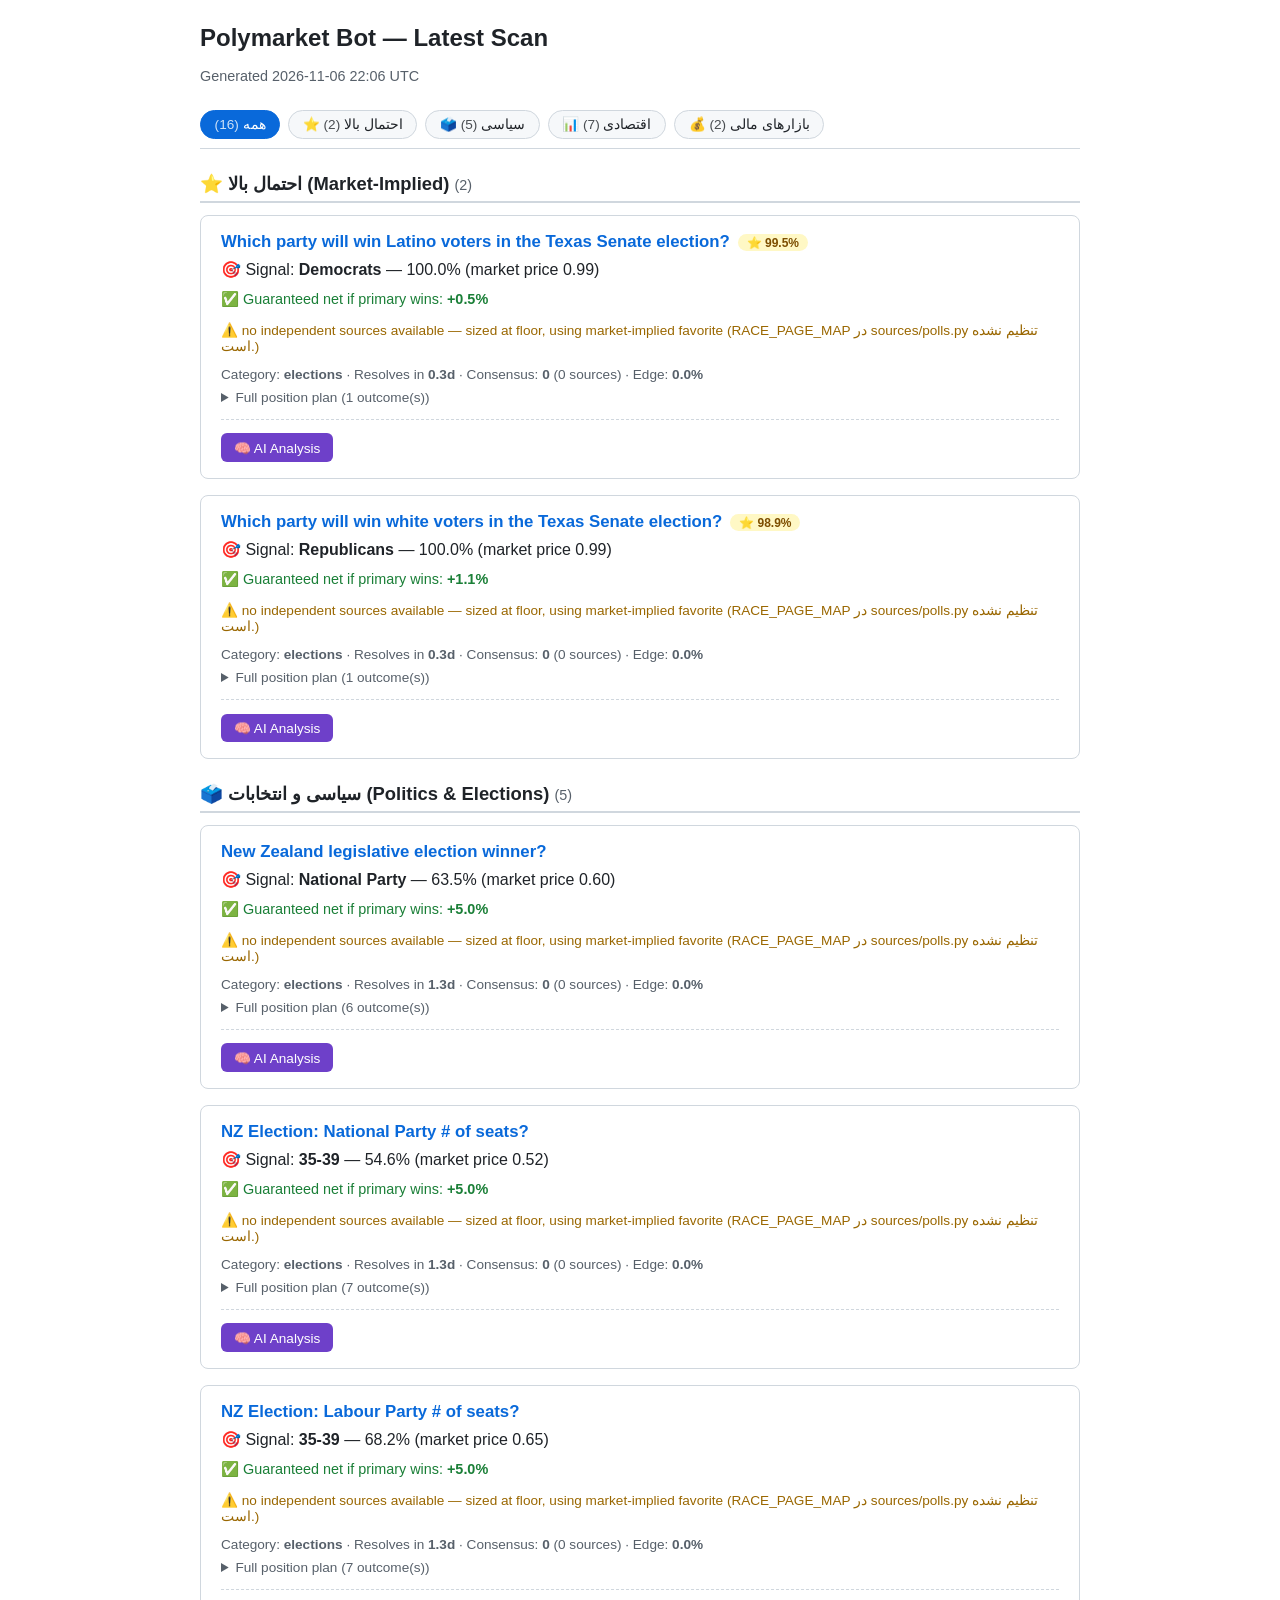
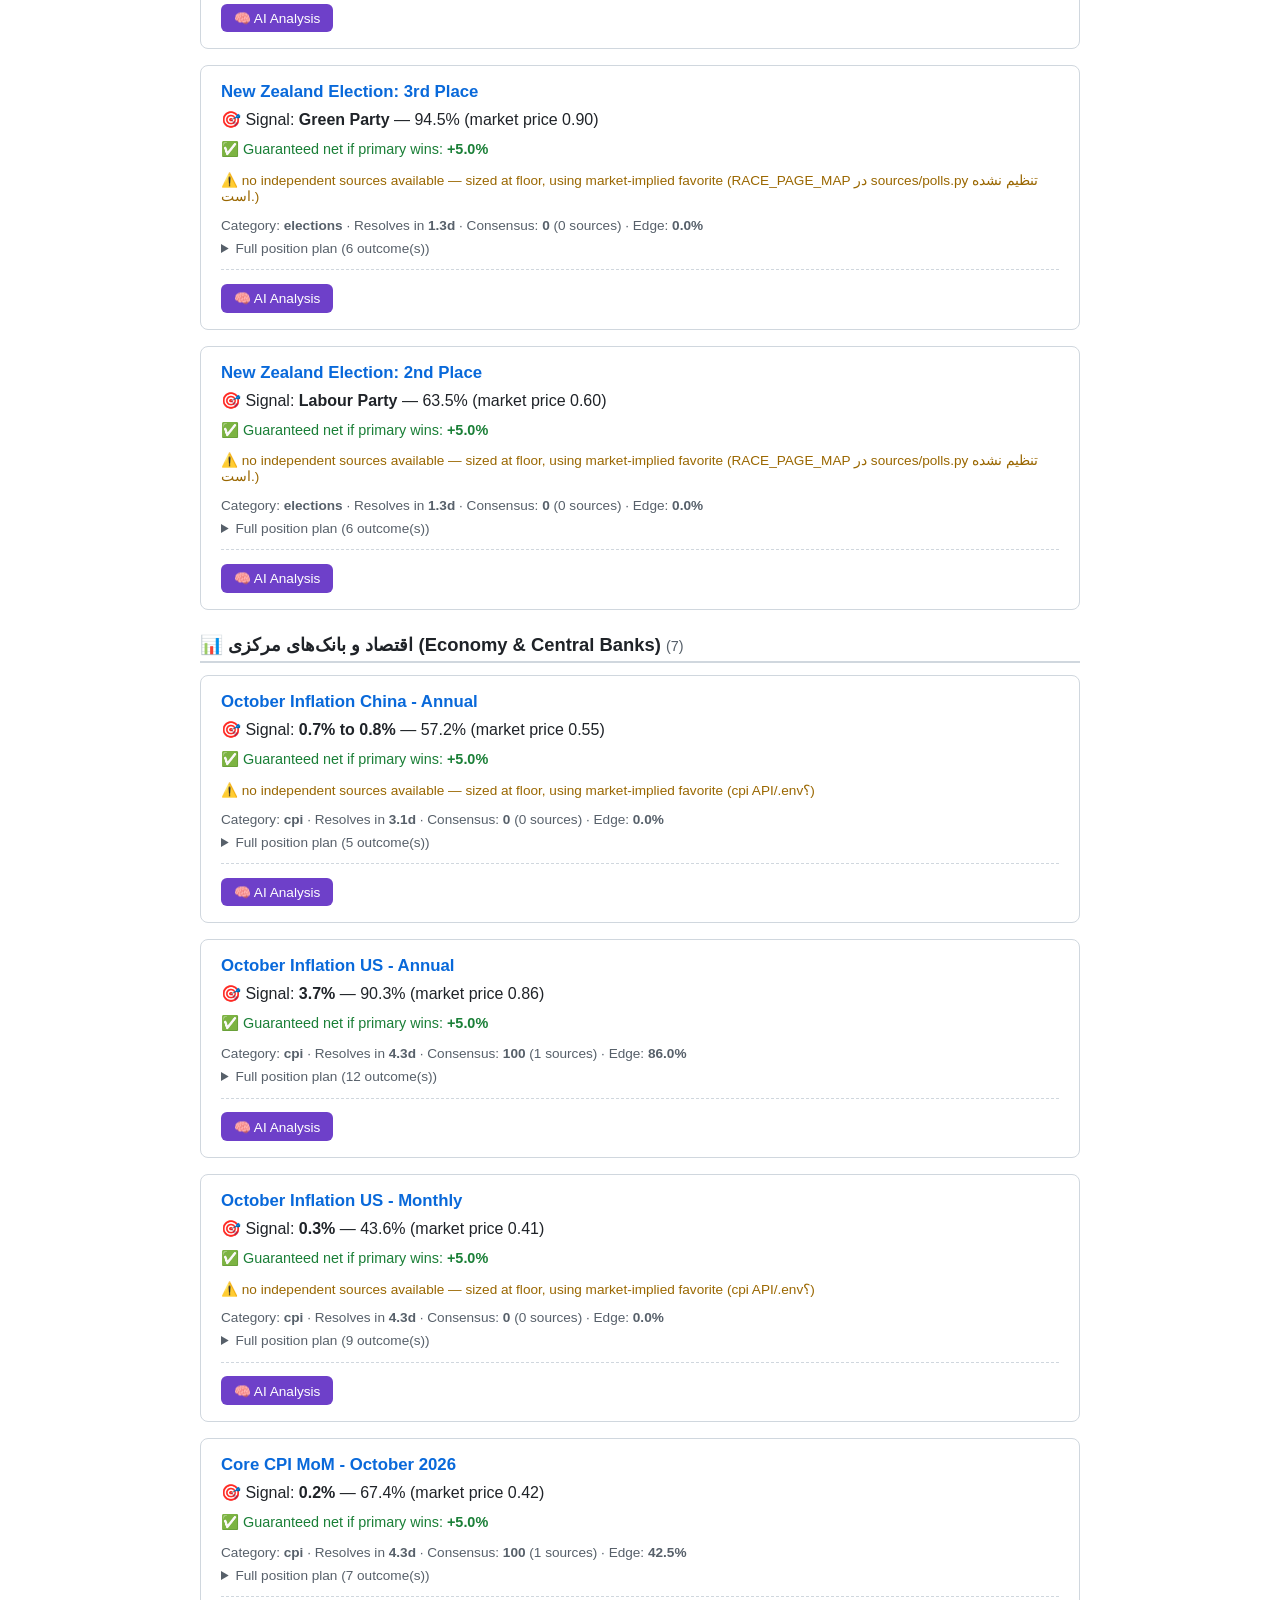
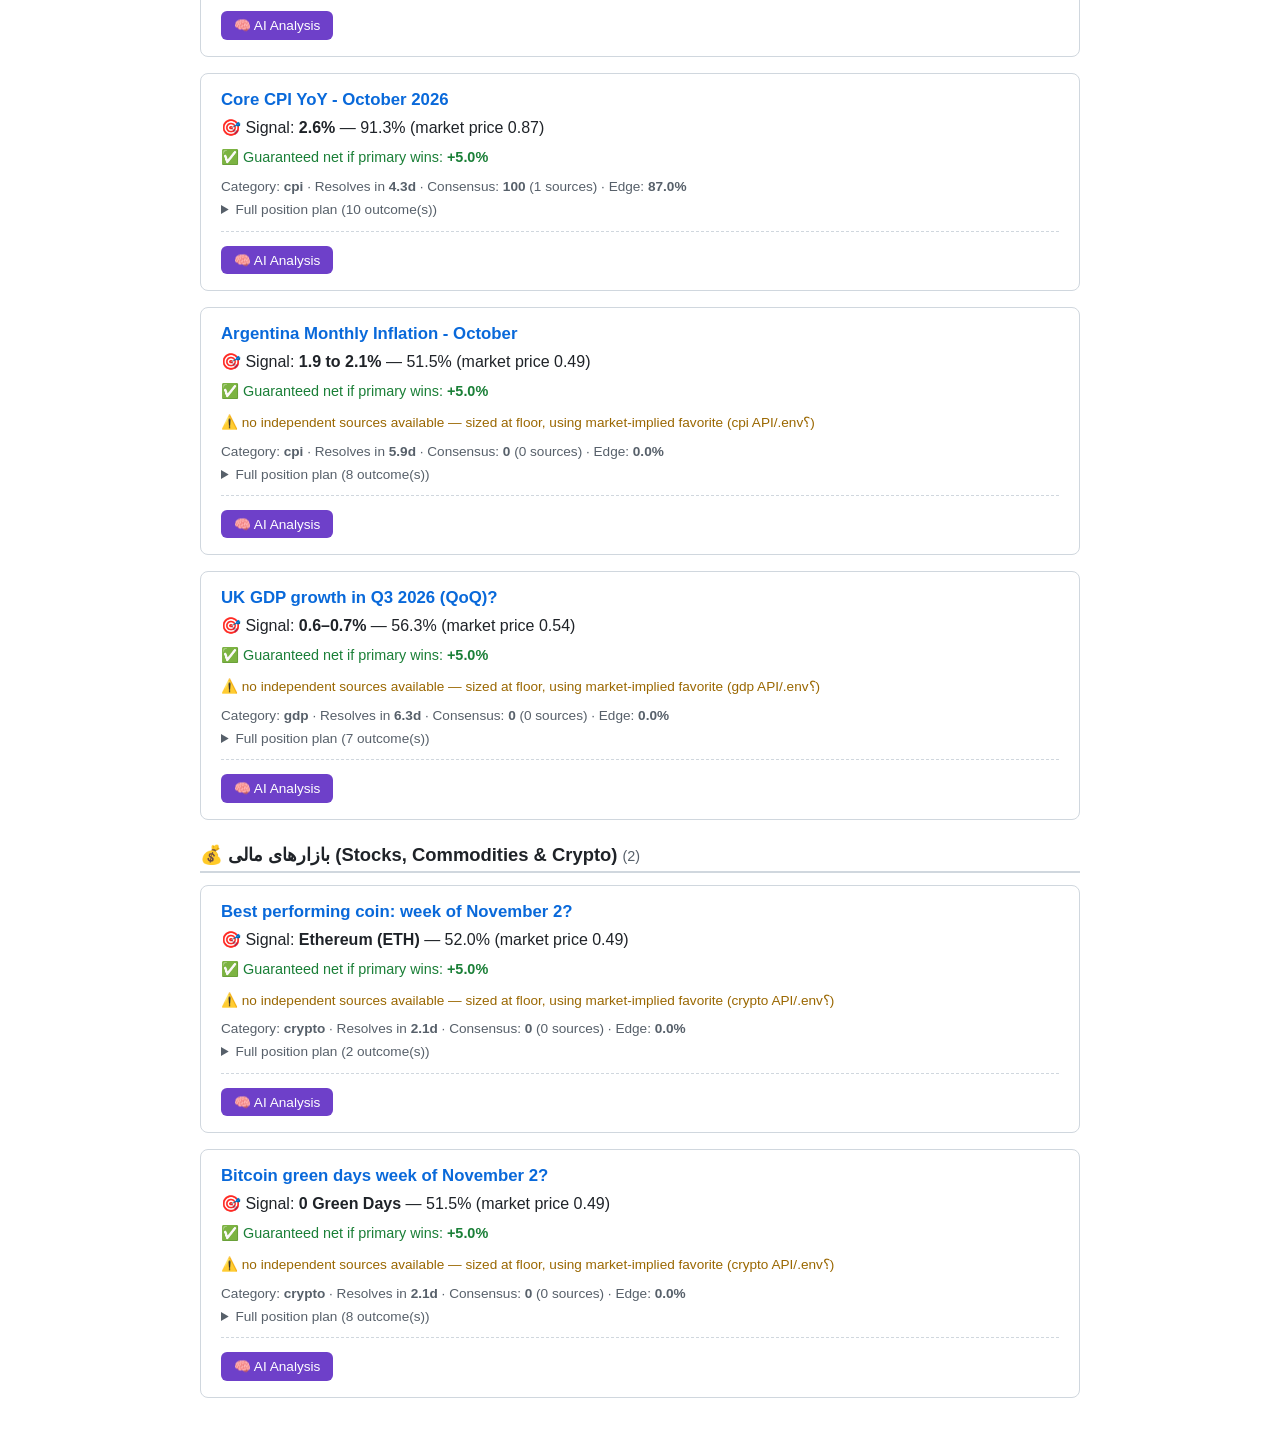
==== commit c3144c64: "Daily scan: 2026-11-06 22:06 UTC" ====
--- a/docs/index.html
+++ b/docs/index.html
@@ -37,16 +37,16 @@
 </head>
 <body>
 <h1>Polymarket Bot — Latest Scan</h1>
-<p class="generated-at">Generated 2026-11-05 22:40 UTC</p>
-<nav class="section-nav"><button type="button" class="nav-btn active" data-target="all" onclick="filterSection(this)">همه <span class="nav-count">(16)</span></button><button type="button" class="nav-btn" data-target="high_confidence" onclick="filterSection(this)">⭐ احتمال بالا <span class="nav-count">(3)</span></button><button type="button" class="nav-btn" data-target="politics" onclick="filterSection(this)">🗳️ سیاسی <span class="nav-count">(4)</span></button><button type="button" class="nav-btn" data-target="economy" onclick="filterSection(this)">📊 اقتصادی <span class="nav-count">(7)</span></button><button type="button" class="nav-btn" data-target="markets" onclick="filterSection(this)">💰 بازارهای مالی <span class="nav-count">(2)</span></button></nav>
+<p class="generated-at">Generated 2026-11-06 22:06 UTC</p>
+<nav class="section-nav"><button type="button" class="nav-btn active" data-target="all" onclick="filterSection(this)">همه <span class="nav-count">(16)</span></button><button type="button" class="nav-btn" data-target="high_confidence" onclick="filterSection(this)">⭐ احتمال بالا <span class="nav-count">(2)</span></button><button type="button" class="nav-btn" data-target="politics" onclick="filterSection(this)">🗳️ سیاسی <span class="nav-count">(5)</span></button><button type="button" class="nav-btn" data-target="economy" onclick="filterSection(this)">📊 اقتصادی <span class="nav-count">(7)</span></button><button type="button" class="nav-btn" data-target="markets" onclick="filterSection(this)">💰 بازارهای مالی <span class="nav-count">(2)</span></button></nav>
 <section class="market-section" data-section="high_confidence">
-<h2 class="section-title">⭐ احتمال بالا (Market-Implied) <span class="section-count">(3)</span></h2>
+<h2 class="section-title">⭐ احتمال بالا (Market-Implied) <span class="section-count">(2)</span></h2>
 <article class="market-card">
 <h2><a href="https://polymarket.com/event/which-party-will-win-latino-voters-in-the-texas-senate" target="_blank" rel="noopener">Which party will win Latino voters in the Texas Senate election?</a><span class="confidence-badge">⭐ 99.5%</span></h2>
 <p class="signal">🎯 Signal: <strong>Democrats</strong> — 100.0% (market price 0.99)</p>
 <p class="margin">✅ Guaranteed net if primary wins: <strong>+0.5%</strong></p>
 <p class="warning">⚠️ no independent sources available — sized at floor, using market-implied favorite (RACE_PAGE_MAP در sources/polls.py تنظیم نشده است.)</p>
-<p class="meta">Category: <strong>elections</strong> &middot; Resolves in <strong>1.3d</strong> &middot; Consensus: <strong>0</strong> (0 sources) &middot; Edge: <strong>0.0%</strong></p>
+<p class="meta">Category: <strong>elections</strong> &middot; Resolves in <strong>0.3d</strong> &middot; Consensus: <strong>0</strong> (0 sources) &middot; Edge: <strong>0.0%</strong></p>
 <details>
 <summary>Full position plan (1 outcome(s))</summary>
 <table>
@@ -64,7 +64,7 @@
 <p class="signal">🎯 Signal: <strong>Republicans</strong> — 100.0% (market price 0.99)</p>
 <p class="margin">✅ Guaranteed net if primary wins: <strong>+1.1%</strong></p>
 <p class="warning">⚠️ no independent sources available — sized at floor, using market-implied favorite (RACE_PAGE_MAP در sources/polls.py تنظیم نشده است.)</p>
-<p class="meta">Category: <strong>elections</strong> &middot; Resolves in <strong>1.3d</strong> &middot; Consensus: <strong>0</strong> (0 sources) &middot; Edge: <strong>0.0%</strong></p>
+<p class="meta">Category: <strong>elections</strong> &middot; Resolves in <strong>0.3d</strong> &middot; Consensus: <strong>0</strong> (0 sources) &middot; Edge: <strong>0.0%</strong></p>
 <details>
 <summary>Full position plan (1 outcome(s))</summary>
 <table>
@@ -75,245 +75,245 @@
 </table>
 </details>
 <hr class="ai-sep">
-<div class="ai-widget"><button type="button" class="ai-btn" data-market="{&quot;market_id&quot;: &quot;5377027&quot;, &quot;question&quot;: &quot;Will Democrats win white voters in the Texas Senate election?&quot;, &quot;outcomes&quot;: [&quot;Yes&quot;, &quot;No&quot;], &quot;outcome_prices&quot;: [0.008, 0.992], &quot;end_date&quot;: &quot;2026-11-07T04:59:00+00:00&quot;, &quot;category&quot;: &quot;elections&quot;}" onclick="runAiAnalysis(this)">🧠 AI Analysis</button><div class="ai-result" id="ai-result-5377027"></div></div>
-</article>
-<article class="market-card">
-<h2><a href="https://polymarket.com/event/new-zealand-election-3rd-place" target="_blank" rel="noopener">New Zealand Election: 3rd Place</a><span class="confidence-badge">⭐ 97.1%</span></h2>
-<p class="signal">🎯 Signal: <strong>Green Party</strong> — 100.0% (market price 0.97)</p>
-<p class="margin">✅ Guaranteed net if primary wins: <strong>+3.0%</strong></p>
-<p class="warning">⚠️ no independent sources available — sized at floor, using market-implied favorite (RACE_PAGE_MAP در sources/polls.py تنظیم نشده است.)</p>
-<p class="meta">Category: <strong>elections</strong> &middot; Resolves in <strong>2.3d</strong> &middot; Consensus: <strong>0</strong> (0 sources) &middot; Edge: <strong>0.0%</strong></p>
-<details>
-<summary>Full position plan (1 outcome(s))</summary>
-<table>
-<thead><tr><th>Role</th><th>Outcome</th><th>Size</th><th>Mkt price</th></tr></thead>
-<tbody>
-<tr><td style="color:#1a7f37;font-weight:600">Primary</td><td>Green Party</td><td>100.0%</td><td>0.97</td></tr>
-</tbody>
-</table>
-</details>
-<hr class="ai-sep">
-<div class="ai-widget"><button type="button" class="ai-btn" data-market="{&quot;market_id&quot;: &quot;2117402&quot;, &quot;question&quot;: &quot;Will National Party win the third-most seats in the New Zealand House of Representatives in the 2026 New Zealand legislative election?&quot;, &quot;outcomes&quot;: [&quot;Yes&quot;, &quot;No&quot;], &quot;outcome_prices&quot;: [0.0015, 0.9985], &quot;end_date&quot;: &quot;2026-11-08T04:59:00+00:00&quot;, &quot;category&quot;: &quot;elections&quot;}" onclick="runAiAnalysis(this)">🧠 AI Analysis</button><div class="ai-result" id="ai-result-2117402"></div></div>
+<div class="ai-widget"><button type="button" class="ai-btn" data-market="{&quot;market_id&quot;: &quot;5377027&quot;, &quot;question&quot;: &quot;Will Democrats win white voters in the Texas Senate election?&quot;, &quot;outcomes&quot;: [&quot;Yes&quot;, &quot;No&quot;], &quot;outcome_prices&quot;: [0.0085, 0.9915], &quot;end_date&quot;: &quot;2026-11-07T04:59:00+00:00&quot;, &quot;category&quot;: &quot;elections&quot;}" onclick="runAiAnalysis(this)">🧠 AI Analysis</button><div class="ai-result" id="ai-result-5377027"></div></div>
 </article>
 </section>
 <section class="market-section" data-section="politics">
-<h2 class="section-title">🗳️ سیاسی و انتخابات (Politics & Elections) <span class="section-count">(4)</span></h2>
+<h2 class="section-title">🗳️ سیاسی و انتخابات (Politics & Elections) <span class="section-count">(5)</span></h2>
 <article class="market-card">
 <h2><a href="https://polymarket.com/event/new-zealand-legislative-election-winner" target="_blank" rel="noopener">New Zealand legislative election winner?</a></h2>
-<p class="signal">🎯 Signal: <strong>National Party</strong> — 69.8% (market price 0.67)</p>
-<p class="margin">✅ Guaranteed net if primary wins: <strong>+5.0%</strong></p>
-<p class="warning">⚠️ no independent sources available — sized at floor, using market-implied favorite (RACE_PAGE_MAP در sources/polls.py تنظیم نشده است.)</p>
-<p class="meta">Category: <strong>elections</strong> &middot; Resolves in <strong>2.3d</strong> &middot; Consensus: <strong>0</strong> (0 sources) &middot; Edge: <strong>0.0%</strong></p>
+<p class="signal">🎯 Signal: <strong>National Party</strong> — 63.5% (market price 0.60)</p>
+<p class="margin">✅ Guaranteed net if primary wins: <strong>+5.0%</strong></p>
+<p class="warning">⚠️ no independent sources available — sized at floor, using market-implied favorite (RACE_PAGE_MAP در sources/polls.py تنظیم نشده است.)</p>
+<p class="meta">Category: <strong>elections</strong> &middot; Resolves in <strong>1.3d</strong> &middot; Consensus: <strong>0</strong> (0 sources) &middot; Edge: <strong>0.0%</strong></p>
 <details>
 <summary>Full position plan (6 outcome(s))</summary>
 <table>
 <thead><tr><th>Role</th><th>Outcome</th><th>Size</th><th>Mkt price</th></tr></thead>
 <tbody>
-<tr><td style="color:#1a7f37;font-weight:600">Primary</td><td>National Party</td><td>69.8%</td><td>0.67</td></tr><tr><td style="color:#0969da;font-weight:600">Secondary</td><td>Labour Party</td><td>18.1%</td><td>0.29</td></tr><tr><td style="color:#9a6700;font-weight:600">Hedge</td><td>Green Party</td><td>3.0%</td><td>0.00</td></tr><tr><td style="color:#9a6700;font-weight:600">Hedge</td><td>ACT New Zealand</td><td>3.0%</td><td>0.00</td></tr><tr><td style="color:#9a6700;font-weight:600">Hedge</td><td>New Zealand First Party</td><td>3.0%</td><td>0.00</td></tr><tr><td style="color:#9a6700;font-weight:600">Hedge</td><td>Te Pāti Māori</td><td>3.0%</td><td>0.00</td></tr>
-</tbody>
-</table>
-</details>
-<hr class="ai-sep">
-<div class="ai-widget"><button type="button" class="ai-btn" data-market="{&quot;market_id&quot;: &quot;2116493&quot;, &quot;question&quot;: &quot;Will National Party win the most seats in the New Zealand House of Representatives in the 2026 New Zealand legislative election?&quot;, &quot;outcomes&quot;: [&quot;Yes&quot;, &quot;No&quot;], &quot;outcome_prices&quot;: [0.665, 0.335], &quot;end_date&quot;: &quot;2026-11-08T04:59:00+00:00&quot;, &quot;category&quot;: &quot;elections&quot;}" onclick="runAiAnalysis(this)">🧠 AI Analysis</button><div class="ai-result" id="ai-result-2116493"></div></div>
+<tr><td style="color:#1a7f37;font-weight:600">Primary</td><td>National Party</td><td>63.5%</td><td>0.60</td></tr><tr><td style="color:#0969da;font-weight:600">Secondary</td><td>Labour Party</td><td>21.9%</td><td>0.39</td></tr><tr><td style="color:#9a6700;font-weight:600">Hedge</td><td>Green Party</td><td>3.6%</td><td>0.00</td></tr><tr><td style="color:#9a6700;font-weight:600">Hedge</td><td>ACT New Zealand</td><td>3.6%</td><td>0.00</td></tr><tr><td style="color:#9a6700;font-weight:600">Hedge</td><td>New Zealand First Party</td><td>3.6%</td><td>0.00</td></tr><tr><td style="color:#9a6700;font-weight:600">Hedge</td><td>Te Pāti Māori</td><td>3.6%</td><td>0.00</td></tr>
+</tbody>
+</table>
+</details>
+<hr class="ai-sep">
+<div class="ai-widget"><button type="button" class="ai-btn" data-market="{&quot;market_id&quot;: &quot;2116493&quot;, &quot;question&quot;: &quot;Will National Party win the most seats in the New Zealand House of Representatives in the 2026 New Zealand legislative election?&quot;, &quot;outcomes&quot;: [&quot;Yes&quot;, &quot;No&quot;], &quot;outcome_prices&quot;: [0.605, 0.395], &quot;end_date&quot;: &quot;2026-11-08T04:59:00+00:00&quot;, &quot;category&quot;: &quot;elections&quot;}" onclick="runAiAnalysis(this)">🧠 AI Analysis</button><div class="ai-result" id="ai-result-2116493"></div></div>
 </article>
 <article class="market-card">
 <h2><a href="https://polymarket.com/event/nz-election-national-party-of-seats" target="_blank" rel="noopener">NZ Election: National Party # of seats?</a></h2>
-<p class="signal">🎯 Signal: <strong>35-39</strong> — 41.0% (market price 0.39)</p>
-<p class="margin">✅ Guaranteed net if primary wins: <strong>+5.0%</strong></p>
-<p class="warning">⚠️ no independent sources available — sized at floor, using market-implied favorite (RACE_PAGE_MAP در sources/polls.py تنظیم نشده است.)</p>
-<p class="meta">Category: <strong>elections</strong> &middot; Resolves in <strong>2.3d</strong> &middot; Consensus: <strong>0</strong> (0 sources) &middot; Edge: <strong>0.0%</strong></p>
+<p class="signal">🎯 Signal: <strong>35-39</strong> — 54.6% (market price 0.52)</p>
+<p class="margin">✅ Guaranteed net if primary wins: <strong>+5.0%</strong></p>
+<p class="warning">⚠️ no independent sources available — sized at floor, using market-implied favorite (RACE_PAGE_MAP در sources/polls.py تنظیم نشده است.)</p>
+<p class="meta">Category: <strong>elections</strong> &middot; Resolves in <strong>1.3d</strong> &middot; Consensus: <strong>0</strong> (0 sources) &middot; Edge: <strong>0.0%</strong></p>
 <details>
 <summary>Full position plan (7 outcome(s))</summary>
 <table>
 <thead><tr><th>Role</th><th>Outcome</th><th>Size</th><th>Mkt price</th></tr></thead>
 <tbody>
-<tr><td style="color:#1a7f37;font-weight:600">Primary</td><td>35-39</td><td>41.0%</td><td>0.39</td></tr><tr><td style="color:#0969da;font-weight:600">Secondary</td><td>40-44</td><td>23.6%</td><td>0.36</td></tr><tr><td style="color:#0969da;font-weight:600">Secondary</td><td>30-34</td><td>11.8%</td><td>0.18</td></tr><tr><td style="color:#9a6700;font-weight:600">Hedge</td><td>&lt;25</td><td>0.8%</td><td>0.00</td></tr><tr><td style="color:#9a6700;font-weight:600">Hedge</td><td>25-29</td><td>4.8%</td><td>0.01</td></tr><tr><td style="color:#9a6700;font-weight:600">Hedge</td><td>45-49</td><td>10.8%</td><td>0.02</td></tr><tr><td style="color:#9a6700;font-weight:600">Hedge</td><td>50+</td><td>7.3%</td><td>0.01</td></tr>
-</tbody>
-</table>
-</details>
-<hr class="ai-sep">
-<div class="ai-widget"><button type="button" class="ai-btn" data-market="{&quot;market_id&quot;: &quot;2116887&quot;, &quot;question&quot;: &quot;Will the National Party win fewer than 25 seats in the New Zealand House of Representatives in the 2026 New Zealand legislative election?&quot;, &quot;outcomes&quot;: [&quot;Yes&quot;, &quot;No&quot;], &quot;outcome_prices&quot;: [0.0015, 0.9985], &quot;end_date&quot;: &quot;2026-11-08T04:59:00+00:00&quot;, &quot;category&quot;: &quot;elections&quot;}" onclick="runAiAnalysis(this)">🧠 AI Analysis</button><div class="ai-result" id="ai-result-2116887"></div></div>
+<tr><td style="color:#1a7f37;font-weight:600">Primary</td><td>35-39</td><td>54.6%</td><td>0.52</td></tr><tr><td style="color:#0969da;font-weight:600">Secondary</td><td>40-44</td><td>14.9%</td><td>0.21</td></tr><tr><td style="color:#0969da;font-weight:600">Secondary</td><td>30-34</td><td>8.7%</td><td>0.12</td></tr><tr><td style="color:#0969da;font-weight:600">Secondary</td><td>25-29</td><td>1.9%</td><td>0.03</td></tr><tr><td style="color:#0969da;font-weight:600">Secondary</td><td>45-49</td><td>1.7%</td><td>0.02</td></tr><tr><td style="color:#9a6700;font-weight:600">Hedge</td><td>&lt;25</td><td>5.0%</td><td>0.00</td></tr><tr><td style="color:#9a6700;font-weight:600">Hedge</td><td>50+</td><td>13.2%</td><td>0.01</td></tr>
+</tbody>
+</table>
+</details>
+<hr class="ai-sep">
+<div class="ai-widget"><button type="button" class="ai-btn" data-market="{&quot;market_id&quot;: &quot;2116887&quot;, &quot;question&quot;: &quot;Will the National Party win fewer than 25 seats in the New Zealand House of Representatives in the 2026 New Zealand legislative election?&quot;, &quot;outcomes&quot;: [&quot;Yes&quot;, &quot;No&quot;], &quot;outcome_prices&quot;: [0.003, 0.997], &quot;end_date&quot;: &quot;2026-11-08T04:59:00+00:00&quot;, &quot;category&quot;: &quot;elections&quot;}" onclick="runAiAnalysis(this)">🧠 AI Analysis</button><div class="ai-result" id="ai-result-2116887"></div></div>
 </article>
 <article class="market-card">
 <h2><a href="https://polymarket.com/event/nz-election-labour-party-of-seats" target="_blank" rel="noopener">NZ Election: Labour Party # of seats?</a></h2>
-<p class="signal">🎯 Signal: <strong>30-34</strong> — 49.2% (market price 0.47)</p>
-<p class="margin">✅ Guaranteed net if primary wins: <strong>+5.0%</strong></p>
-<p class="warning">⚠️ no independent sources available — sized at floor, using market-implied favorite (RACE_PAGE_MAP در sources/polls.py تنظیم نشده است.)</p>
-<p class="meta">Category: <strong>elections</strong> &middot; Resolves in <strong>2.3d</strong> &middot; Consensus: <strong>0</strong> (0 sources) &middot; Edge: <strong>0.0%</strong></p>
+<p class="signal">🎯 Signal: <strong>35-39</strong> — 68.2% (market price 0.65)</p>
+<p class="margin">✅ Guaranteed net if primary wins: <strong>+5.0%</strong></p>
+<p class="warning">⚠️ no independent sources available — sized at floor, using market-implied favorite (RACE_PAGE_MAP در sources/polls.py تنظیم نشده است.)</p>
+<p class="meta">Category: <strong>elections</strong> &middot; Resolves in <strong>1.3d</strong> &middot; Consensus: <strong>0</strong> (0 sources) &middot; Edge: <strong>0.0%</strong></p>
 <details>
 <summary>Full position plan (7 outcome(s))</summary>
 <table>
 <thead><tr><th>Role</th><th>Outcome</th><th>Size</th><th>Mkt price</th></tr></thead>
 <tbody>
-<tr><td style="color:#1a7f37;font-weight:600">Primary</td><td>30-34</td><td>49.2%</td><td>0.47</td></tr><tr><td style="color:#0969da;font-weight:600">Secondary</td><td>35-39</td><td>26.3%</td><td>0.40</td></tr><tr><td style="color:#0969da;font-weight:600">Secondary</td><td>40-44</td><td>4.2%</td><td>0.06</td></tr><tr><td style="color:#9a6700;font-weight:600">Hedge</td><td>&lt;30</td><td>9.0%</td><td>0.04</td></tr><tr><td style="color:#9a6700;font-weight:600">Hedge</td><td>45-49</td><td>6.9%</td><td>0.03</td></tr><tr><td style="color:#9a6700;font-weight:600">Hedge</td><td>50-54</td><td>2.7%</td><td>0.01</td></tr><tr><td style="color:#9a6700;font-weight:600">Hedge</td><td>55+</td><td>1.7%</td><td>0.01</td></tr>
-</tbody>
-</table>
-</details>
-<hr class="ai-sep">
-<div class="ai-widget"><button type="button" class="ai-btn" data-market="{&quot;market_id&quot;: &quot;2116907&quot;, &quot;question&quot;: &quot;Will the Labour Party win fewer than 30 seats in the New Zealand House of Representatives in the 2026 New Zealand legislative election?&quot;, &quot;outcomes&quot;: [&quot;Yes&quot;, &quot;No&quot;], &quot;outcome_prices&quot;: [0.042, 0.958], &quot;end_date&quot;: &quot;2026-11-08T04:59:00+00:00&quot;, &quot;category&quot;: &quot;elections&quot;}" onclick="runAiAnalysis(this)">🧠 AI Analysis</button><div class="ai-result" id="ai-result-2116907"></div></div>
+<tr><td style="color:#1a7f37;font-weight:600">Primary</td><td>35-39</td><td>68.2%</td><td>0.65</td></tr><tr><td style="color:#0969da;font-weight:600">Secondary</td><td>30-34</td><td>12.1%</td><td>0.20</td></tr><tr><td style="color:#0969da;font-weight:600">Secondary</td><td>40-44</td><td>6.9%</td><td>0.12</td></tr><tr><td style="color:#9a6700;font-weight:600">Hedge</td><td>&lt;30</td><td>5.9%</td><td>0.03</td></tr><tr><td style="color:#9a6700;font-weight:600">Hedge</td><td>45-49</td><td>6.1%</td><td>0.03</td></tr><tr><td style="color:#9a6700;font-weight:600">Hedge</td><td>50-54</td><td>0.5%</td><td>0.00</td></tr><tr><td style="color:#9a6700;font-weight:600">Hedge</td><td>55+</td><td>0.3%</td><td>0.00</td></tr>
+</tbody>
+</table>
+</details>
+<hr class="ai-sep">
+<div class="ai-widget"><button type="button" class="ai-btn" data-market="{&quot;market_id&quot;: &quot;2116907&quot;, &quot;question&quot;: &quot;Will the Labour Party win fewer than 30 seats in the New Zealand House of Representatives in the 2026 New Zealand legislative election?&quot;, &quot;outcomes&quot;: [&quot;Yes&quot;, &quot;No&quot;], &quot;outcome_prices&quot;: [0.0305, 0.9695], &quot;end_date&quot;: &quot;2026-11-08T04:59:00+00:00&quot;, &quot;category&quot;: &quot;elections&quot;}" onclick="runAiAnalysis(this)">🧠 AI Analysis</button><div class="ai-result" id="ai-result-2116907"></div></div>
+</article>
+<article class="market-card">
+<h2><a href="https://polymarket.com/event/new-zealand-election-3rd-place" target="_blank" rel="noopener">New Zealand Election: 3rd Place</a></h2>
+<p class="signal">🎯 Signal: <strong>Green Party</strong> — 94.5% (market price 0.90)</p>
+<p class="margin">✅ Guaranteed net if primary wins: <strong>+5.0%</strong></p>
+<p class="warning">⚠️ no independent sources available — sized at floor, using market-implied favorite (RACE_PAGE_MAP در sources/polls.py تنظیم نشده است.)</p>
+<p class="meta">Category: <strong>elections</strong> &middot; Resolves in <strong>1.3d</strong> &middot; Consensus: <strong>0</strong> (0 sources) &middot; Edge: <strong>0.0%</strong></p>
+<details>
+<summary>Full position plan (6 outcome(s))</summary>
+<table>
+<thead><tr><th>Role</th><th>Outcome</th><th>Size</th><th>Mkt price</th></tr></thead>
+<tbody>
+<tr><td style="color:#1a7f37;font-weight:600">Primary</td><td>Green Party</td><td>94.5%</td><td>0.90</td></tr><tr><td style="color:#0969da;font-weight:600">Secondary</td><td>New Zealand First Party</td><td>3.3%</td><td>0.08</td></tr><tr><td style="color:#9a6700;font-weight:600">Hedge</td><td>National Party</td><td>0.2%</td><td>0.00</td></tr><tr><td style="color:#9a6700;font-weight:600">Hedge</td><td>Labour Party</td><td>0.0%</td><td>0.00</td></tr><tr><td style="color:#9a6700;font-weight:600">Hedge</td><td>ACT New Zealand</td><td>2.0%</td><td>0.03</td></tr><tr><td style="color:#9a6700;font-weight:600">Hedge</td><td>Te Pāti Māori</td><td>0.0%</td><td>0.00</td></tr>
+</tbody>
+</table>
+</details>
+<hr class="ai-sep">
+<div class="ai-widget"><button type="button" class="ai-btn" data-market="{&quot;market_id&quot;: &quot;2117402&quot;, &quot;question&quot;: &quot;Will National Party win the third-most seats in the New Zealand House of Representatives in the 2026 New Zealand legislative election?&quot;, &quot;outcomes&quot;: [&quot;Yes&quot;, &quot;No&quot;], &quot;outcome_prices&quot;: [0.0025, 0.9975], &quot;end_date&quot;: &quot;2026-11-08T04:59:00+00:00&quot;, &quot;category&quot;: &quot;elections&quot;}" onclick="runAiAnalysis(this)">🧠 AI Analysis</button><div class="ai-result" id="ai-result-2117402"></div></div>
 </article>
 <article class="market-card">
 <h2><a href="https://polymarket.com/event/new-zealand-election-2nd-place-393" target="_blank" rel="noopener">New Zealand Election: 2nd Place</a></h2>
-<p class="signal">🎯 Signal: <strong>Labour Party</strong> — 74.0% (market price 0.70)</p>
-<p class="margin">✅ Guaranteed net if primary wins: <strong>+5.0%</strong></p>
-<p class="warning">⚠️ no independent sources available — sized at floor, using market-implied favorite (RACE_PAGE_MAP در sources/polls.py تنظیم نشده است.)</p>
-<p class="meta">Category: <strong>elections</strong> &middot; Resolves in <strong>2.3d</strong> &middot; Consensus: <strong>0</strong> (0 sources) &middot; Edge: <strong>0.0%</strong></p>
+<p class="signal">🎯 Signal: <strong>Labour Party</strong> — 63.5% (market price 0.60)</p>
+<p class="margin">✅ Guaranteed net if primary wins: <strong>+5.0%</strong></p>
+<p class="warning">⚠️ no independent sources available — sized at floor, using market-implied favorite (RACE_PAGE_MAP در sources/polls.py تنظیم نشده است.)</p>
+<p class="meta">Category: <strong>elections</strong> &middot; Resolves in <strong>1.3d</strong> &middot; Consensus: <strong>0</strong> (0 sources) &middot; Edge: <strong>0.0%</strong></p>
 <details>
 <summary>Full position plan (6 outcome(s))</summary>
 <table>
 <thead><tr><th>Role</th><th>Outcome</th><th>Size</th><th>Mkt price</th></tr></thead>
 <tbody>
-<tr><td style="color:#1a7f37;font-weight:600">Primary</td><td>Labour Party</td><td>74.0%</td><td>0.70</td></tr><tr><td style="color:#0969da;font-weight:600">Secondary</td><td>National Party</td><td>15.6%</td><td>0.29</td></tr><tr><td style="color:#9a6700;font-weight:600">Hedge</td><td>Green Party</td><td>3.9%</td><td>0.00</td></tr><tr><td style="color:#9a6700;font-weight:600">Hedge</td><td>ACT New Zealand</td><td>1.3%</td><td>0.00</td></tr><tr><td style="color:#9a6700;font-weight:600">Hedge</td><td>New Zealand First Party</td><td>3.9%</td><td>0.00</td></tr><tr><td style="color:#9a6700;font-weight:600">Hedge</td><td>Te Pāti Māori</td><td>1.3%</td><td>0.00</td></tr>
-</tbody>
-</table>
-</details>
-<hr class="ai-sep">
-<div class="ai-widget"><button type="button" class="ai-btn" data-market="{&quot;market_id&quot;: &quot;2118144&quot;, &quot;question&quot;: &quot;Will National Party win the second-most seats in the New Zealand House of Representatives in the 2026 New Zealand legislative election?&quot;, &quot;outcomes&quot;: [&quot;Yes&quot;, &quot;No&quot;], &quot;outcome_prices&quot;: [0.29, 0.71], &quot;end_date&quot;: &quot;2026-11-08T04:59:00+00:00&quot;, &quot;category&quot;: &quot;elections&quot;}" onclick="runAiAnalysis(this)">🧠 AI Analysis</button><div class="ai-result" id="ai-result-2118144"></div></div>
+<tr><td style="color:#1a7f37;font-weight:600">Primary</td><td>Labour Party</td><td>63.5%</td><td>0.60</td></tr><tr><td style="color:#0969da;font-weight:600">Secondary</td><td>National Party</td><td>21.9%</td><td>0.36</td></tr><tr><td style="color:#9a6700;font-weight:600">Hedge</td><td>Green Party</td><td>5.5%</td><td>0.00</td></tr><tr><td style="color:#9a6700;font-weight:600">Hedge</td><td>ACT New Zealand</td><td>1.8%</td><td>0.00</td></tr><tr><td style="color:#9a6700;font-weight:600">Hedge</td><td>New Zealand First Party</td><td>5.5%</td><td>0.00</td></tr><tr><td style="color:#9a6700;font-weight:600">Hedge</td><td>Te Pāti Māori</td><td>1.8%</td><td>0.00</td></tr>
+</tbody>
+</table>
+</details>
+<hr class="ai-sep">
+<div class="ai-widget"><button type="button" class="ai-btn" data-market="{&quot;market_id&quot;: &quot;2118144&quot;, &quot;question&quot;: &quot;Will National Party win the second-most seats in the New Zealand House of Representatives in the 2026 New Zealand legislative election?&quot;, &quot;outcomes&quot;: [&quot;Yes&quot;, &quot;No&quot;], &quot;outcome_prices&quot;: [0.36, 0.64], &quot;end_date&quot;: &quot;2026-11-08T04:59:00+00:00&quot;, &quot;category&quot;: &quot;elections&quot;}" onclick="runAiAnalysis(this)">🧠 AI Analysis</button><div class="ai-result" id="ai-result-2118144"></div></div>
 </article>
 </section>
 <section class="market-section" data-section="economy">
 <h2 class="section-title">📊 اقتصاد و بانک‌های مرکزی (Economy & Central Banks) <span class="section-count">(7)</span></h2>
 <article class="market-card">
-<h2><a href="https://polymarket.com/event/october-unemployment-rate-2026" target="_blank" rel="noopener">October Unemployment Rate</a></h2>
-<p class="signal">🎯 Signal: <strong>4.2%</strong> — 66.8% (market price 0.41)</p>
+<h2><a href="https://polymarket.com/event/october-inflation-china-annual" target="_blank" rel="noopener">October Inflation China - Annual</a></h2>
+<p class="signal">🎯 Signal: <strong>0.7% to 0.8%</strong> — 57.2% (market price 0.55)</p>
+<p class="margin">✅ Guaranteed net if primary wins: <strong>+5.0%</strong></p>
+<p class="warning">⚠️ no independent sources available — sized at floor, using market-implied favorite (cpi API/.env؟)</p>
+<p class="meta">Category: <strong>cpi</strong> &middot; Resolves in <strong>3.1d</strong> &middot; Consensus: <strong>0</strong> (0 sources) &middot; Edge: <strong>0.0%</strong></p>
+<details>
+<summary>Full position plan (5 outcome(s))</summary>
+<table>
+<thead><tr><th>Role</th><th>Outcome</th><th>Size</th><th>Mkt price</th></tr></thead>
+<tbody>
+<tr><td style="color:#1a7f37;font-weight:600">Primary</td><td>0.7% to 0.8%</td><td>57.2%</td><td>0.55</td></tr><tr><td style="color:#0969da;font-weight:600">Secondary</td><td>0.9% to 1.0%</td><td>25.7%</td><td>0.36</td></tr><tr><td style="color:#9a6700;font-weight:600">Hedge</td><td>≤0.6%</td><td>6.5%</td><td>0.02</td></tr><tr><td style="color:#9a6700;font-weight:600">Hedge</td><td>1.1% to 1.2%</td><td>10.2%</td><td>0.03</td></tr><tr><td style="color:#9a6700;font-weight:600">Hedge</td><td>1.3%+</td><td>0.5%</td><td>0.00</td></tr>
+</tbody>
+</table>
+</details>
+<hr class="ai-sep">
+<div class="ai-widget"><button type="button" class="ai-btn" data-market="{&quot;market_id&quot;: &quot;5734060&quot;, &quot;question&quot;: &quot;Will China\u2019s CPI increase by \u22640.6% over the 12 month period ending in October 2026?&quot;, &quot;outcomes&quot;: [&quot;Yes&quot;, &quot;No&quot;], &quot;outcome_prices&quot;: [0.02, 0.98], &quot;end_date&quot;: &quot;2026-11-09T23:59:00+00:00&quot;, &quot;category&quot;: &quot;cpi&quot;}" onclick="runAiAnalysis(this)">🧠 AI Analysis</button><div class="ai-result" id="ai-result-5734060"></div></div>
+</article>
+<article class="market-card">
+<h2><a href="https://polymarket.com/event/october-inflation-us-annual" target="_blank" rel="noopener">October Inflation US - Annual</a></h2>
+<p class="signal">🎯 Signal: <strong>3.7%</strong> — 90.3% (market price 0.86)</p>
 <p class="margin">✅ Guaranteed net if primary wins: <strong>+5.0%</strong></p>
 
-<p class="meta">Category: <strong>employment</strong> &middot; Resolves in <strong>0.6d</strong> &middot; Consensus: <strong>100</strong> (1 sources) &middot; Edge: <strong>41.0%</strong></p>
+<p class="meta">Category: <strong>cpi</strong> &middot; Resolves in <strong>4.3d</strong> &middot; Consensus: <strong>100</strong> (1 sources) &middot; Edge: <strong>86.0%</strong></p>
+<details>
+<summary>Full position plan (12 outcome(s))</summary>
+<table>
+<thead><tr><th>Role</th><th>Outcome</th><th>Size</th><th>Mkt price</th></tr></thead>
+<tbody>
+<tr><td style="color:#1a7f37;font-weight:600">Primary</td><td>3.7%</td><td>90.3%</td><td>0.86</td></tr><tr><td style="color:#0969da;font-weight:600">Secondary</td><td>3.8%</td><td>5.8%</td><td>0.09</td></tr><tr><td style="color:#9a6700;font-weight:600">Hedge</td><td>≤3.2%</td><td>0.1%</td><td>0.00</td></tr><tr><td style="color:#9a6700;font-weight:600">Hedge</td><td>3.3%</td><td>0.1%</td><td>0.00</td></tr><tr><td style="color:#9a6700;font-weight:600">Hedge</td><td>3.4%</td><td>0.1%</td><td>0.00</td></tr><tr><td style="color:#9a6700;font-weight:600">Hedge</td><td>3.5%</td><td>0.3%</td><td>0.00</td></tr><tr><td style="color:#9a6700;font-weight:600">Hedge</td><td>3.6%</td><td>1.7%</td><td>0.02</td></tr><tr><td style="color:#9a6700;font-weight:600">Hedge</td><td>3.9%</td><td>0.6%</td><td>0.01</td></tr><tr><td style="color:#9a6700;font-weight:600">Hedge</td><td>4.0%</td><td>0.5%</td><td>0.01</td></tr><tr><td style="color:#9a6700;font-weight:600">Hedge</td><td>4.1%</td><td>0.1%</td><td>0.00</td></tr><tr><td style="color:#9a6700;font-weight:600">Hedge</td><td>4.2%</td><td>0.1%</td><td>0.00</td></tr><tr><td style="color:#9a6700;font-weight:600">Hedge</td><td>≥4.3%</td><td>0.1%</td><td>0.00</td></tr>
+</tbody>
+</table>
+</details>
+<hr class="ai-sep">
+<div class="ai-widget"><button type="button" class="ai-btn" data-market="{&quot;market_id&quot;: &quot;5691083&quot;, &quot;question&quot;: &quot;Will annual inflation be 3.2% or less in October?&quot;, &quot;outcomes&quot;: [&quot;Yes&quot;, &quot;No&quot;], &quot;outcome_prices&quot;: [0.0015, 0.9985], &quot;end_date&quot;: &quot;2026-11-11T04:59:00+00:00&quot;, &quot;category&quot;: &quot;cpi&quot;}" onclick="runAiAnalysis(this)">🧠 AI Analysis</button><div class="ai-result" id="ai-result-5691083"></div></div>
+</article>
+<article class="market-card">
+<h2><a href="https://polymarket.com/event/october-inflation-us-monthly" target="_blank" rel="noopener">October Inflation US - Monthly</a></h2>
+<p class="signal">🎯 Signal: <strong>0.3%</strong> — 43.6% (market price 0.41)</p>
+<p class="margin">✅ Guaranteed net if primary wins: <strong>+5.0%</strong></p>
+<p class="warning">⚠️ no independent sources available — sized at floor, using market-implied favorite (cpi API/.env؟)</p>
+<p class="meta">Category: <strong>cpi</strong> &middot; Resolves in <strong>4.3d</strong> &middot; Consensus: <strong>0</strong> (0 sources) &middot; Edge: <strong>0.0%</strong></p>
 <details>
 <summary>Full position plan (9 outcome(s))</summary>
 <table>
 <thead><tr><th>Role</th><th>Outcome</th><th>Size</th><th>Mkt price</th></tr></thead>
 <tbody>
-<tr><td style="color:#1a7f37;font-weight:600">Primary</td><td>4.2%</td><td>66.8%</td><td>0.41</td></tr><tr><td style="color:#0969da;font-weight:600">Secondary</td><td>4.3%</td><td>8.8%</td><td>0.23</td></tr><tr><td style="color:#0969da;font-weight:600">Secondary</td><td>4.1%</td><td>7.8%</td><td>0.20</td></tr><tr><td style="color:#0969da;font-weight:600">Secondary</td><td>4.0%</td><td>1.9%</td><td>0.05</td></tr><tr><td style="color:#0969da;font-weight:600">Secondary</td><td>4.4%</td><td>1.4%</td><td>0.03</td></tr><tr><td style="color:#9a6700;font-weight:600">Hedge</td><td>≤3.8%</td><td>1.7%</td><td>0.00</td></tr><tr><td style="color:#9a6700;font-weight:600">Hedge</td><td>3.9%</td><td>1.1%</td><td>0.00</td></tr><tr><td style="color:#9a6700;font-weight:600">Hedge</td><td>4.5%</td><td>6.0%</td><td>0.01</td></tr><tr><td style="color:#9a6700;font-weight:600">Hedge</td><td>≥4.6%</td><td>4.3%</td><td>0.01</td></tr>
-</tbody>
-</table>
-</details>
-<hr class="ai-sep">
-<div class="ai-widget"><button type="button" class="ai-btn" data-market="{&quot;market_id&quot;: &quot;5211631&quot;, &quot;question&quot;: &quot;Will the October 2026 unemployment rate be \u22643.8%?&quot;, &quot;outcomes&quot;: [&quot;Yes&quot;, &quot;No&quot;], &quot;outcome_prices&quot;: [0.003, 0.997], &quot;end_date&quot;: &quot;2026-11-06T13:30:00+00:00&quot;, &quot;category&quot;: &quot;employment&quot;}" onclick="runAiAnalysis(this)">🧠 AI Analysis</button><div class="ai-result" id="ai-result-5211631"></div></div>
-</article>
-<article class="market-card">
-<h2><a href="https://polymarket.com/event/october-inflation-china-annual" target="_blank" rel="noopener">October Inflation China - Annual</a></h2>
-<p class="signal">🎯 Signal: <strong>0.7% to 0.8%</strong> — 53.5% (market price 0.51)</p>
+<tr><td style="color:#1a7f37;font-weight:600">Primary</td><td>0.3%</td><td>43.6%</td><td>0.41</td></tr><tr><td style="color:#0969da;font-weight:600">Secondary</td><td>0.2%</td><td>22.8%</td><td>0.34</td></tr><tr><td style="color:#0969da;font-weight:600">Secondary</td><td>0.4%</td><td>6.0%</td><td>0.09</td></tr><tr><td style="color:#0969da;font-weight:600">Secondary</td><td>≤0.1%</td><td>5.0%</td><td>0.07</td></tr><tr><td style="color:#9a6700;font-weight:600">Hedge</td><td>0.5%</td><td>17.6%</td><td>0.03</td></tr><tr><td style="color:#9a6700;font-weight:600">Hedge</td><td>0.6%</td><td>2.5%</td><td>0.00</td></tr><tr><td style="color:#9a6700;font-weight:600">Hedge</td><td>0.7%</td><td>0.8%</td><td>0.00</td></tr><tr><td style="color:#9a6700;font-weight:600">Hedge</td><td>0.8%</td><td>0.8%</td><td>0.00</td></tr><tr><td style="color:#9a6700;font-weight:600">Hedge</td><td>≥0.9%</td><td>0.8%</td><td>0.00</td></tr>
+</tbody>
+</table>
+</details>
+<hr class="ai-sep">
+<div class="ai-widget"><button type="button" class="ai-btn" data-market="{&quot;market_id&quot;: &quot;5691223&quot;, &quot;question&quot;: &quot;Will monthly inflation increase by 0.1% or less in October?&quot;, &quot;outcomes&quot;: [&quot;Yes&quot;, &quot;No&quot;], &quot;outcome_prices&quot;: [0.075, 0.925], &quot;end_date&quot;: &quot;2026-11-11T04:59:00+00:00&quot;, &quot;category&quot;: &quot;cpi&quot;}" onclick="runAiAnalysis(this)">🧠 AI Analysis</button><div class="ai-result" id="ai-result-5691223"></div></div>
+</article>
+<article class="market-card">
+<h2><a href="https://polymarket.com/event/core-cpi-mom-october-2026" target="_blank" rel="noopener">Core CPI MoM - October 2026</a></h2>
+<p class="signal">🎯 Signal: <strong>0.2%</strong> — 67.4% (market price 0.42)</p>
+<p class="margin">✅ Guaranteed net if primary wins: <strong>+5.0%</strong></p>
+
+<p class="meta">Category: <strong>cpi</strong> &middot; Resolves in <strong>4.3d</strong> &middot; Consensus: <strong>100</strong> (1 sources) &middot; Edge: <strong>42.5%</strong></p>
+<details>
+<summary>Full position plan (7 outcome(s))</summary>
+<table>
+<thead><tr><th>Role</th><th>Outcome</th><th>Size</th><th>Mkt price</th></tr></thead>
+<tbody>
+<tr><td style="color:#1a7f37;font-weight:600">Primary</td><td>0.2%</td><td>67.4%</td><td>0.42</td></tr><tr><td style="color:#0969da;font-weight:600">Secondary</td><td>0.3%</td><td>14.3%</td><td>0.36</td></tr><tr><td style="color:#0969da;font-weight:600">Secondary</td><td>0.1%</td><td>5.3%</td><td>0.14</td></tr><tr><td style="color:#9a6700;font-weight:600">Hedge</td><td>≤0.0%</td><td>2.7%</td><td>0.02</td></tr><tr><td style="color:#9a6700;font-weight:600">Hedge</td><td>0.4%</td><td>8.9%</td><td>0.07</td></tr><tr><td style="color:#9a6700;font-weight:600">Hedge</td><td>0.5%</td><td>0.8%</td><td>0.01</td></tr><tr><td style="color:#9a6700;font-weight:600">Hedge</td><td>0.6%+</td><td>0.6%</td><td>0.01</td></tr>
+</tbody>
+</table>
+</details>
+<hr class="ai-sep">
+<div class="ai-widget"><button type="button" class="ai-btn" data-market="{&quot;market_id&quot;: &quot;5699269&quot;, &quot;question&quot;: &quot;Will Core CPI MoM be 0.0% or less in October?&quot;, &quot;outcomes&quot;: [&quot;Yes&quot;, &quot;No&quot;], &quot;outcome_prices&quot;: [0.023, 0.977], &quot;end_date&quot;: &quot;2026-11-11T04:59:00+00:00&quot;, &quot;category&quot;: &quot;cpi&quot;}" onclick="runAiAnalysis(this)">🧠 AI Analysis</button><div class="ai-result" id="ai-result-5699269"></div></div>
+</article>
+<article class="market-card">
+<h2><a href="https://polymarket.com/event/core-cpi-yoy-october-2026" target="_blank" rel="noopener">Core CPI YoY - October 2026</a></h2>
+<p class="signal">🎯 Signal: <strong>2.6%</strong> — 91.3% (market price 0.87)</p>
+<p class="margin">✅ Guaranteed net if primary wins: <strong>+5.0%</strong></p>
+
+<p class="meta">Category: <strong>cpi</strong> &middot; Resolves in <strong>4.3d</strong> &middot; Consensus: <strong>100</strong> (1 sources) &middot; Edge: <strong>87.0%</strong></p>
+<details>
+<summary>Full position plan (10 outcome(s))</summary>
+<table>
+<thead><tr><th>Role</th><th>Outcome</th><th>Size</th><th>Mkt price</th></tr></thead>
+<tbody>
+<tr><td style="color:#1a7f37;font-weight:600">Primary</td><td>2.6%</td><td>91.3%</td><td>0.87</td></tr><tr><td style="color:#0969da;font-weight:600">Secondary</td><td>2.7%</td><td>5.2%</td><td>0.07</td></tr><tr><td style="color:#9a6700;font-weight:600">Hedge</td><td>≤2.2%</td><td>0.2%</td><td>0.00</td></tr><tr><td style="color:#9a6700;font-weight:600">Hedge</td><td>2.3%</td><td>0.1%</td><td>0.00</td></tr><tr><td style="color:#9a6700;font-weight:600">Hedge</td><td>2.4%</td><td>0.9%</td><td>0.02</td></tr><tr><td style="color:#9a6700;font-weight:600">Hedge</td><td>2.5%</td><td>1.9%</td><td>0.04</td></tr><tr><td style="color:#9a6700;font-weight:600">Hedge</td><td>2.8%</td><td>0.1%</td><td>0.00</td></tr><tr><td style="color:#9a6700;font-weight:600">Hedge</td><td>2.9%</td><td>0.1%</td><td>0.00</td></tr><tr><td style="color:#9a6700;font-weight:600">Hedge</td><td>3.0%</td><td>0.1%</td><td>0.00</td></tr><tr><td style="color:#9a6700;font-weight:600">Hedge</td><td>≥3.1%</td><td>0.1%</td><td>0.00</td></tr>
+</tbody>
+</table>
+</details>
+<hr class="ai-sep">
+<div class="ai-widget"><button type="button" class="ai-btn" data-market="{&quot;market_id&quot;: &quot;5699276&quot;, &quot;question&quot;: &quot;Will Core CPI YoY be 2.2% or less in October?&quot;, &quot;outcomes&quot;: [&quot;Yes&quot;, &quot;No&quot;], &quot;outcome_prices&quot;: [0.0035, 0.9965], &quot;end_date&quot;: &quot;2026-11-11T04:59:00+00:00&quot;, &quot;category&quot;: &quot;cpi&quot;}" onclick="runAiAnalysis(this)">🧠 AI Analysis</button><div class="ai-result" id="ai-result-5699276"></div></div>
+</article>
+<article class="market-card">
+<h2><a href="https://polymarket.com/event/argentina-monthly-inflation-october-2026" target="_blank" rel="noopener">Argentina Monthly Inflation - October</a></h2>
+<p class="signal">🎯 Signal: <strong>1.9 to 2.1%</strong> — 51.5% (market price 0.49)</p>
 <p class="margin">✅ Guaranteed net if primary wins: <strong>+5.0%</strong></p>
 <p class="warning">⚠️ no independent sources available — sized at floor, using market-implied favorite (cpi API/.env؟)</p>
-<p class="meta">Category: <strong>cpi</strong> &middot; Resolves in <strong>4.1d</strong> &middot; Consensus: <strong>0</strong> (0 sources) &middot; Edge: <strong>0.0%</strong></p>
-<details>
-<summary>Full position plan (5 outcome(s))</summary>
-<table>
-<thead><tr><th>Role</th><th>Outcome</th><th>Size</th><th>Mkt price</th></tr></thead>
-<tbody>
-<tr><td style="color:#1a7f37;font-weight:600">Primary</td><td>0.7% to 0.8%</td><td>53.5%</td><td>0.51</td></tr><tr><td style="color:#0969da;font-weight:600">Secondary</td><td>0.9% to 1.0%</td><td>25.1%</td><td>0.35</td></tr><tr><td style="color:#0969da;font-weight:600">Secondary</td><td>≤0.6%</td><td>2.8%</td><td>0.04</td></tr><tr><td style="color:#9a6700;font-weight:600">Hedge</td><td>1.1% to 1.2%</td><td>17.7%</td><td>0.03</td></tr><tr><td style="color:#9a6700;font-weight:600">Hedge</td><td>1.3%+</td><td>0.8%</td><td>0.00</td></tr>
-</tbody>
-</table>
-</details>
-<hr class="ai-sep">
-<div class="ai-widget"><button type="button" class="ai-btn" data-market="{&quot;market_id&quot;: &quot;5734060&quot;, &quot;question&quot;: &quot;Will China\u2019s CPI increase by \u22640.6% over the 12 month period ending in October 2026?&quot;, &quot;outcomes&quot;: [&quot;Yes&quot;, &quot;No&quot;], &quot;outcome_prices&quot;: [0.039, 0.961], &quot;end_date&quot;: &quot;2026-11-09T23:59:00+00:00&quot;, &quot;category&quot;: &quot;cpi&quot;}" onclick="runAiAnalysis(this)">🧠 AI Analysis</button><div class="ai-result" id="ai-result-5734060"></div></div>
-</article>
-<article class="market-card">
-<h2><a href="https://polymarket.com/event/october-inflation-us-annual" target="_blank" rel="noopener">October Inflation US - Annual</a></h2>
-<p class="signal">🎯 Signal: <strong>3.7%</strong> — 84.5% (market price 0.81)</p>
-<p class="margin">✅ Guaranteed net if primary wins: <strong>+5.0%</strong></p>
-
-<p class="meta">Category: <strong>cpi</strong> &middot; Resolves in <strong>5.3d</strong> &middot; Consensus: <strong>100</strong> (1 sources) &middot; Edge: <strong>80.5%</strong></p>
-<details>
-<summary>Full position plan (12 outcome(s))</summary>
-<table>
-<thead><tr><th>Role</th><th>Outcome</th><th>Size</th><th>Mkt price</th></tr></thead>
-<tbody>
-<tr><td style="color:#1a7f37;font-weight:600">Primary</td><td>3.7%</td><td>84.5%</td><td>0.81</td></tr><tr><td style="color:#0969da;font-weight:600">Secondary</td><td>3.8%</td><td>9.3%</td><td>0.12</td></tr><tr><td style="color:#9a6700;font-weight:600">Hedge</td><td>≤3.2%</td><td>0.2%</td><td>0.00</td></tr><tr><td style="color:#9a6700;font-weight:600">Hedge</td><td>3.3%</td><td>0.2%</td><td>0.00</td></tr><tr><td style="color:#9a6700;font-weight:600">Hedge</td><td>3.4%</td><td>0.2%</td><td>0.00</td></tr><tr><td style="color:#9a6700;font-weight:600">Hedge</td><td>3.5%</td><td>0.8%</td><td>0.01</td></tr><tr><td style="color:#9a6700;font-weight:600">Hedge</td><td>3.6%</td><td>1.5%</td><td>0.01</td></tr><tr><td style="color:#9a6700;font-weight:600">Hedge</td><td>3.9%</td><td>1.1%</td><td>0.01</td></tr><tr><td style="color:#9a6700;font-weight:600">Hedge</td><td>4.0%</td><td>1.3%</td><td>0.01</td></tr><tr><td style="color:#9a6700;font-weight:600">Hedge</td><td>4.1%</td><td>0.3%</td><td>0.00</td></tr><tr><td style="color:#9a6700;font-weight:600">Hedge</td><td>4.2%</td><td>0.3%</td><td>0.00</td></tr><tr><td style="color:#9a6700;font-weight:600">Hedge</td><td>≥4.3%</td><td>0.2%</td><td>0.00</td></tr>
-</tbody>
-</table>
-</details>
-<hr class="ai-sep">
-<div class="ai-widget"><button type="button" class="ai-btn" data-market="{&quot;market_id&quot;: &quot;5691083&quot;, &quot;question&quot;: &quot;Will annual inflation be 3.2% or less in October?&quot;, &quot;outcomes&quot;: [&quot;Yes&quot;, &quot;No&quot;], &quot;outcome_prices&quot;: [0.0015, 0.9985], &quot;end_date&quot;: &quot;2026-11-11T04:59:00+00:00&quot;, &quot;category&quot;: &quot;cpi&quot;}" onclick="runAiAnalysis(this)">🧠 AI Analysis</button><div class="ai-result" id="ai-result-5691083"></div></div>
-</article>
-<article class="market-card">
-<h2><a href="https://polymarket.com/event/october-inflation-us-monthly" target="_blank" rel="noopener">October Inflation US - Monthly</a></h2>
-<p class="signal">🎯 Signal: <strong>0.3%</strong> — 45.1% (market price 0.43)</p>
-<p class="margin">✅ Guaranteed net if primary wins: <strong>+5.0%</strong></p>
-<p class="warning">⚠️ no independent sources available — sized at floor, using market-implied favorite (cpi API/.env؟)</p>
-<p class="meta">Category: <strong>cpi</strong> &middot; Resolves in <strong>5.3d</strong> &middot; Consensus: <strong>0</strong> (0 sources) &middot; Edge: <strong>0.0%</strong></p>
-<details>
-<summary>Full position plan (9 outcome(s))</summary>
-<table>
-<thead><tr><th>Role</th><th>Outcome</th><th>Size</th><th>Mkt price</th></tr></thead>
-<tbody>
-<tr><td style="color:#1a7f37;font-weight:600">Primary</td><td>0.3%</td><td>45.1%</td><td>0.43</td></tr><tr><td style="color:#0969da;font-weight:600">Secondary</td><td>0.2%</td><td>19.6%</td><td>0.32</td></tr><tr><td style="color:#0969da;font-weight:600">Secondary</td><td>0.4%</td><td>5.6%</td><td>0.09</td></tr><tr><td style="color:#0969da;font-weight:600">Secondary</td><td>0.5%</td><td>4.0%</td><td>0.06</td></tr><tr><td style="color:#0969da;font-weight:600">Secondary</td><td>≤0.1%</td><td>3.7%</td><td>0.06</td></tr><tr><td style="color:#9a6700;font-weight:600">Hedge</td><td>0.6%</td><td>7.1%</td><td>0.01</td></tr><tr><td style="color:#9a6700;font-weight:600">Hedge</td><td>0.7%</td><td>5.9%</td><td>0.01</td></tr><tr><td style="color:#9a6700;font-weight:600">Hedge</td><td>0.8%</td><td>5.9%</td><td>0.01</td></tr><tr><td style="color:#9a6700;font-weight:600">Hedge</td><td>≥0.9%</td><td>3.0%</td><td>0.00</td></tr>
-</tbody>
-</table>
-</details>
-<hr class="ai-sep">
-<div class="ai-widget"><button type="button" class="ai-btn" data-market="{&quot;market_id&quot;: &quot;5691223&quot;, &quot;question&quot;: &quot;Will monthly inflation increase by 0.1% or less in October?&quot;, &quot;outcomes&quot;: [&quot;Yes&quot;, &quot;No&quot;], &quot;outcome_prices&quot;: [0.06, 0.94], &quot;end_date&quot;: &quot;2026-11-11T04:59:00+00:00&quot;, &quot;category&quot;: &quot;cpi&quot;}" onclick="runAiAnalysis(this)">🧠 AI Analysis</button><div class="ai-result" id="ai-result-5691223"></div></div>
-</article>
-<article class="market-card">
-<h2><a href="https://polymarket.com/event/core-cpi-mom-october-2026" target="_blank" rel="noopener">Core CPI MoM - October 2026</a></h2>
-<p class="signal">🎯 Signal: <strong>0.3%</strong> — 65.1% (market price 0.36)</p>
-<p class="margin">✅ Guaranteed net if primary wins: <strong>+5.0%</strong></p>
-
-<p class="meta">Category: <strong>cpi</strong> &middot; Resolves in <strong>5.3d</strong> &middot; Consensus: <strong>100</strong> (1 sources) &middot; Edge: <strong>36.0%</strong></p>
+<p class="meta">Category: <strong>cpi</strong> &middot; Resolves in <strong>5.9d</strong> &middot; Consensus: <strong>0</strong> (0 sources) &middot; Edge: <strong>0.0%</strong></p>
+<details>
+<summary>Full position plan (8 outcome(s))</summary>
+<table>
+<thead><tr><th>Role</th><th>Outcome</th><th>Size</th><th>Mkt price</th></tr></thead>
+<tbody>
+<tr><td style="color:#1a7f37;font-weight:600">Primary</td><td>1.9 to 2.1%</td><td>51.5%</td><td>0.49</td></tr><tr><td style="color:#0969da;font-weight:600">Secondary</td><td>1.6 to 1.8%</td><td>24.8%</td><td>0.36</td></tr><tr><td style="color:#0969da;font-weight:600">Secondary</td><td>2.2 to 2.4%</td><td>4.3%</td><td>0.06</td></tr><tr><td style="color:#9a6700;font-weight:600">Hedge</td><td>≤1.2%</td><td>0.8%</td><td>0.00</td></tr><tr><td style="color:#9a6700;font-weight:600">Hedge</td><td>1.3 to 1.5%</td><td>7.2%</td><td>0.04</td></tr><tr><td style="color:#9a6700;font-weight:600">Hedge</td><td>2.5 to 2.7%</td><td>6.0%</td><td>0.03</td></tr><tr><td style="color:#9a6700;font-weight:600">Hedge</td><td>2.8 to 3.0%</td><td>4.7%</td><td>0.02</td></tr><tr><td style="color:#9a6700;font-weight:600">Hedge</td><td>3.1%+</td><td>0.8%</td><td>0.00</td></tr>
+</tbody>
+</table>
+</details>
+<hr class="ai-sep">
+<div class="ai-widget"><button type="button" class="ai-btn" data-market="{&quot;market_id&quot;: &quot;5734189&quot;, &quot;question&quot;: &quot;Will Argentina&#x27;s monthly inflation in October 2026 be less than or equal to 1.2%?&quot;, &quot;outcomes&quot;: [&quot;Yes&quot;, &quot;No&quot;], &quot;outcome_prices&quot;: [0.004, 0.996], &quot;end_date&quot;: &quot;2026-11-12T19:00:00+00:00&quot;, &quot;category&quot;: &quot;cpi&quot;}" onclick="runAiAnalysis(this)">🧠 AI Analysis</button><div class="ai-result" id="ai-result-5734189"></div></div>
+</article>
+<article class="market-card">
+<h2><a href="https://polymarket.com/event/uk-gdp-growth-in-q3-2026-qoq-20260813112748100" target="_blank" rel="noopener">UK GDP growth in Q3 2026 (QoQ)?</a></h2>
+<p class="signal">🎯 Signal: <strong>0.6–0.7%</strong> — 56.3% (market price 0.54)</p>
+<p class="margin">✅ Guaranteed net if primary wins: <strong>+5.0%</strong></p>
+<p class="warning">⚠️ no independent sources available — sized at floor, using market-implied favorite (gdp API/.env؟)</p>
+<p class="meta">Category: <strong>gdp</strong> &middot; Resolves in <strong>6.3d</strong> &middot; Consensus: <strong>0</strong> (0 sources) &middot; Edge: <strong>0.0%</strong></p>
 <details>
 <summary>Full position plan (7 outcome(s))</summary>
 <table>
 <thead><tr><th>Role</th><th>Outcome</th><th>Size</th><th>Mkt price</th></tr></thead>
 <tbody>
-<tr><td style="color:#1a7f37;font-weight:600">Primary</td><td>0.3%</td><td>65.1%</td><td>0.36</td></tr><tr><td style="color:#0969da;font-weight:600">Secondary</td><td>0.2%</td><td>12.0%</td><td>0.35</td></tr><tr><td style="color:#0969da;font-weight:600">Secondary</td><td>0.1%</td><td>6.3%</td><td>0.18</td></tr><tr><td style="color:#0969da;font-weight:600">Secondary</td><td>0.4%</td><td>2.6%</td><td>0.07</td></tr><tr><td style="color:#9a6700;font-weight:600">Hedge</td><td>≤0.0%</td><td>9.3%</td><td>0.03</td></tr><tr><td style="color:#9a6700;font-weight:600">Hedge</td><td>0.5%</td><td>3.4%</td><td>0.01</td></tr><tr><td style="color:#9a6700;font-weight:600">Hedge</td><td>0.6%+</td><td>1.3%</td><td>0.01</td></tr>
-</tbody>
-</table>
-</details>
-<hr class="ai-sep">
-<div class="ai-widget"><button type="button" class="ai-btn" data-market="{&quot;market_id&quot;: &quot;5699269&quot;, &quot;question&quot;: &quot;Will Core CPI MoM be 0.0% or less in October?&quot;, &quot;outcomes&quot;: [&quot;Yes&quot;, &quot;No&quot;], &quot;outcome_prices&quot;: [0.0345, 0.9655], &quot;end_date&quot;: &quot;2026-11-11T04:59:00+00:00&quot;, &quot;category&quot;: &quot;cpi&quot;}" onclick="runAiAnalysis(this)">🧠 AI Analysis</button><div class="ai-result" id="ai-result-5699269"></div></div>
-</article>
-<article class="market-card">
-<h2><a href="https://polymarket.com/event/core-cpi-yoy-october-2026" target="_blank" rel="noopener">Core CPI YoY - October 2026</a></h2>
-<p class="signal">🎯 Signal: <strong>2.6%</strong> — 89.2% (market price 0.85)</p>
-<p class="margin">✅ Guaranteed net if primary wins: <strong>+5.0%</strong></p>
-
-<p class="meta">Category: <strong>cpi</strong> &middot; Resolves in <strong>5.3d</strong> &middot; Consensus: <strong>100</strong> (1 sources) &middot; Edge: <strong>85.0%</strong></p>
-<details>
-<summary>Full position plan (10 outcome(s))</summary>
-<table>
-<thead><tr><th>Role</th><th>Outcome</th><th>Size</th><th>Mkt price</th></tr></thead>
-<tbody>
-<tr><td style="color:#1a7f37;font-weight:600">Primary</td><td>2.6%</td><td>89.2%</td><td>0.85</td></tr><tr><td style="color:#0969da;font-weight:600">Secondary</td><td>2.7%</td><td>6.5%</td><td>0.07</td></tr><tr><td style="color:#9a6700;font-weight:600">Hedge</td><td>≤2.2%</td><td>0.3%</td><td>0.01</td></tr><tr><td style="color:#9a6700;font-weight:600">Hedge</td><td>2.3%</td><td>0.1%</td><td>0.00</td></tr><tr><td style="color:#9a6700;font-weight:600">Hedge</td><td>2.4%</td><td>0.9%</td><td>0.02</td></tr><tr><td style="color:#9a6700;font-weight:600">Hedge</td><td>2.5%</td><td>2.1%</td><td>0.04</td></tr><tr><td style="color:#9a6700;font-weight:600">Hedge</td><td>2.8%</td><td>0.2%</td><td>0.00</td></tr><tr><td style="color:#9a6700;font-weight:600">Hedge</td><td>2.9%</td><td>0.2%</td><td>0.01</td></tr><tr><td style="color:#9a6700;font-weight:600">Hedge</td><td>3.0%</td><td>0.2%</td><td>0.01</td></tr><tr><td style="color:#9a6700;font-weight:600">Hedge</td><td>≥3.1%</td><td>0.2%</td><td>0.00</td></tr>
-</tbody>
-</table>
-</details>
-<hr class="ai-sep">
-<div class="ai-widget"><button type="button" class="ai-btn" data-market="{&quot;market_id&quot;: &quot;5699276&quot;, &quot;question&quot;: &quot;Will Core CPI YoY be 2.2% or less in October?&quot;, &quot;outcomes&quot;: [&quot;Yes&quot;, &quot;No&quot;], &quot;outcome_prices&quot;: [0.006, 0.994], &quot;end_date&quot;: &quot;2026-11-11T04:59:00+00:00&quot;, &quot;category&quot;: &quot;cpi&quot;}" onclick="runAiAnalysis(this)">🧠 AI Analysis</button><div class="ai-result" id="ai-result-5699276"></div></div>
-</article>
-<article class="market-card">
-<h2><a href="https://polymarket.com/event/argentina-monthly-inflation-october-2026" target="_blank" rel="noopener">Argentina Monthly Inflation - October</a></h2>
-<p class="signal">🎯 Signal: <strong>1.6 to 1.8%</strong> — 48.8% (market price 0.47)</p>
-<p class="margin">✅ Guaranteed net if primary wins: <strong>+5.0%</strong></p>
-<p class="warning">⚠️ no independent sources available — sized at floor, using market-implied favorite (cpi API/.env؟)</p>
-<p class="meta">Category: <strong>cpi</strong> &middot; Resolves in <strong>6.8d</strong> &middot; Consensus: <strong>0</strong> (0 sources) &middot; Edge: <strong>0.0%</strong></p>
-<details>
-<summary>Full position plan (8 outcome(s))</summary>
-<table>
-<thead><tr><th>Role</th><th>Outcome</th><th>Size</th><th>Mkt price</th></tr></thead>
-<tbody>
-<tr><td style="color:#1a7f37;font-weight:600">Primary</td><td>1.6 to 1.8%</td><td>48.8%</td><td>0.47</td></tr><tr><td style="color:#0969da;font-weight:600">Secondary</td><td>1.9 to 2.1%</td><td>30.7%</td><td>0.43</td></tr><tr><td style="color:#9a6700;font-weight:600">Hedge</td><td>≤1.2%</td><td>0.5%</td><td>0.00</td></tr><tr><td style="color:#9a6700;font-weight:600">Hedge</td><td>1.3 to 1.5%</td><td>4.8%</td><td>0.04</td></tr><tr><td style="color:#9a6700;font-weight:600">Hedge</td><td>2.2 to 2.4%</td><td>8.2%</td><td>0.06</td></tr><tr><td style="color:#9a6700;font-weight:600">Hedge</td><td>2.5 to 2.7%</td><td>4.0%</td><td>0.03</td></tr><tr><td style="color:#9a6700;font-weight:600">Hedge</td><td>2.8 to 3.0%</td><td>2.5%</td><td>0.02</td></tr><tr><td style="color:#9a6700;font-weight:600">Hedge</td><td>3.1%+</td><td>0.5%</td><td>0.00</td></tr>
-</tbody>
-</table>
-</details>
-<hr class="ai-sep">
-<div class="ai-widget"><button type="button" class="ai-btn" data-market="{&quot;market_id&quot;: &quot;5734189&quot;, &quot;question&quot;: &quot;Will Argentina&#x27;s monthly inflation in October 2026 be less than or equal to 1.2%?&quot;, &quot;outcomes&quot;: [&quot;Yes&quot;, &quot;No&quot;], &quot;outcome_prices&quot;: [0.004, 0.996], &quot;end_date&quot;: &quot;2026-11-12T19:00:00+00:00&quot;, &quot;category&quot;: &quot;cpi&quot;}" onclick="runAiAnalysis(this)">🧠 AI Analysis</button><div class="ai-result" id="ai-result-5734189"></div></div>
+<tr><td style="color:#1a7f37;font-weight:600">Primary</td><td>0.6–0.7%</td><td>56.3%</td><td>0.54</td></tr><tr><td style="color:#0969da;font-weight:600">Secondary</td><td>0.8–0.9%</td><td>17.9%</td><td>0.29</td></tr><tr><td style="color:#0969da;font-weight:600">Secondary</td><td>0.4–0.5%</td><td>8.3%</td><td>0.14</td></tr><tr><td style="color:#9a6700;font-weight:600">Hedge</td><td>Negative</td><td>0.6%</td><td>0.00</td></tr><tr><td style="color:#9a6700;font-weight:600">Hedge</td><td>0.0–0.1%</td><td>5.0%</td><td>0.02</td></tr><tr><td style="color:#9a6700;font-weight:600">Hedge</td><td>0.2–0.3%</td><td>4.0%</td><td>0.02</td></tr><tr><td style="color:#9a6700;font-weight:600">Hedge</td><td>1.0%+</td><td>7.9%</td><td>0.03</td></tr>
+</tbody>
+</table>
+</details>
+<hr class="ai-sep">
+<div class="ai-widget"><button type="button" class="ai-btn" data-market="{&quot;market_id&quot;: &quot;3566403&quot;, &quot;question&quot;: &quot;Will UK GDP growth in Q3 2026 be negative?&quot;, &quot;outcomes&quot;: [&quot;Yes&quot;, &quot;No&quot;], &quot;outcome_prices&quot;: [0.0025, 0.9975], &quot;end_date&quot;: &quot;2026-11-13T04:59:00+00:00&quot;, &quot;category&quot;: &quot;gdp&quot;}" onclick="runAiAnalysis(this)">🧠 AI Analysis</button><div class="ai-result" id="ai-result-3566403"></div></div>
 </article>
 </section>
 <section class="market-section" data-section="markets">
 <h2 class="section-title">💰 بازارهای مالی (Stocks, Commodities & Crypto) <span class="section-count">(2)</span></h2>
 <article class="market-card">
 <h2><a href="https://polymarket.com/event/best-performing-coin-week-of-november-2-2026" target="_blank" rel="noopener">Best performing coin: week of November 2?</a></h2>
-<p class="signal">🎯 Signal: <strong>Bitcoin (BTC)</strong> — 50.9% (market price 0.48)</p>
+<p class="signal">🎯 Signal: <strong>Ethereum (ETH)</strong> — 52.0% (market price 0.49)</p>
 <p class="margin">✅ Guaranteed net if primary wins: <strong>+5.0%</strong></p>
 <p class="warning">⚠️ no independent sources available — sized at floor, using market-implied favorite (crypto API/.env؟)</p>
-<p class="meta">Category: <strong>crypto</strong> &middot; Resolves in <strong>3.1d</strong> &middot; Consensus: <strong>0</strong> (0 sources) &middot; Edge: <strong>0.0%</strong></p>
+<p class="meta">Category: <strong>crypto</strong> &middot; Resolves in <strong>2.1d</strong> &middot; Consensus: <strong>0</strong> (0 sources) &middot; Edge: <strong>0.0%</strong></p>
 <details>
 <summary>Full position plan (2 outcome(s))</summary>
 <table>
 <thead><tr><th>Role</th><th>Outcome</th><th>Size</th><th>Mkt price</th></tr></thead>
 <tbody>
-<tr><td style="color:#1a7f37;font-weight:600">Primary</td><td>Bitcoin (BTC)</td><td>50.9%</td><td>0.48</td></tr><tr><td style="color:#9a6700;font-weight:600">Hedge</td><td>Ethereum (ETH)</td><td>49.1%</td><td>0.47</td></tr>
+<tr><td style="color:#1a7f37;font-weight:600">Primary</td><td>Ethereum (ETH)</td><td>52.0%</td><td>0.49</td></tr><tr><td style="color:#9a6700;font-weight:600">Hedge</td><td>Bitcoin (BTC)</td><td>48.0%</td><td>0.48</td></tr>
 </tbody>
 </table>
 </details>
@@ -322,21 +322,21 @@
 </article>
 <article class="market-card">
 <h2><a href="https://polymarket.com/event/bitcoin-green-days-week-of-november-2-2026" target="_blank" rel="noopener">Bitcoin green days week of November 2?</a></h2>
-<p class="signal">🎯 Signal: <strong>2 Green Days</strong> — 48.3% (market price 0.46)</p>
+<p class="signal">🎯 Signal: <strong>0 Green Days</strong> — 51.5% (market price 0.49)</p>
 <p class="margin">✅ Guaranteed net if primary wins: <strong>+5.0%</strong></p>
 <p class="warning">⚠️ no independent sources available — sized at floor, using market-implied favorite (crypto API/.env؟)</p>
-<p class="meta">Category: <strong>crypto</strong> &middot; Resolves in <strong>3.1d</strong> &middot; Consensus: <strong>0</strong> (0 sources) &middot; Edge: <strong>0.0%</strong></p>
+<p class="meta">Category: <strong>crypto</strong> &middot; Resolves in <strong>2.1d</strong> &middot; Consensus: <strong>0</strong> (0 sources) &middot; Edge: <strong>0.0%</strong></p>
 <details>
 <summary>Full position plan (8 outcome(s))</summary>
 <table>
 <thead><tr><th>Role</th><th>Outcome</th><th>Size</th><th>Mkt price</th></tr></thead>
 <tbody>
-<tr><td style="color:#1a7f37;font-weight:600">Primary</td><td>2 Green Days</td><td>48.3%</td><td>0.46</td></tr><tr><td style="color:#0969da;font-weight:600">Secondary</td><td>3 Green Days</td><td>31.0%</td><td>0.46</td></tr><tr><td style="color:#9a6700;font-weight:600">Hedge</td><td>0 Green Days</td><td>3.3%</td><td>0.42</td></tr><tr><td style="color:#9a6700;font-weight:600">Hedge</td><td>1 Green Days</td><td>3.3%</td><td>0.42</td></tr><tr><td style="color:#9a6700;font-weight:600">Hedge</td><td>4 Green Days</td><td>3.6%</td><td>0.46</td></tr><tr><td style="color:#9a6700;font-weight:600">Hedge</td><td>5 Green Days</td><td>3.6%</td><td>0.46</td></tr><tr><td style="color:#9a6700;font-weight:600">Hedge</td><td>6 Green Days</td><td>3.6%</td><td>0.46</td></tr><tr><td style="color:#9a6700;font-weight:600">Hedge</td><td>7 Green Days</td><td>3.2%</td><td>0.41</td></tr>
-</tbody>
-</table>
-</details>
-<hr class="ai-sep">
-<div class="ai-widget"><button type="button" class="ai-btn" data-market="{&quot;market_id&quot;: &quot;5912662&quot;, &quot;question&quot;: &quot;Will Bitcoin have 0 green days the week of November 2?&quot;, &quot;outcomes&quot;: [&quot;Yes&quot;, &quot;No&quot;], &quot;outcome_prices&quot;: [0.425, 0.575], &quot;end_date&quot;: &quot;2026-11-09T00:00:00+00:00&quot;, &quot;category&quot;: &quot;crypto&quot;}" onclick="runAiAnalysis(this)">🧠 AI Analysis</button><div class="ai-result" id="ai-result-5912662"></div></div>
+<tr><td style="color:#1a7f37;font-weight:600">Primary</td><td>0 Green Days</td><td>51.5%</td><td>0.49</td></tr><tr><td style="color:#0969da;font-weight:600">Secondary</td><td>1 Green Days</td><td>29.1%</td><td>0.49</td></tr><tr><td style="color:#9a6700;font-weight:600">Hedge</td><td>2 Green Days</td><td>3.4%</td><td>0.47</td></tr><tr><td style="color:#9a6700;font-weight:600">Hedge</td><td>3 Green Days</td><td>3.4%</td><td>0.47</td></tr><tr><td style="color:#9a6700;font-weight:600">Hedge</td><td>4 Green Days</td><td>3.4%</td><td>0.47</td></tr><tr><td style="color:#9a6700;font-weight:600">Hedge</td><td>5 Green Days</td><td>3.4%</td><td>0.47</td></tr><tr><td style="color:#9a6700;font-weight:600">Hedge</td><td>6 Green Days</td><td>3.1%</td><td>0.44</td></tr><tr><td style="color:#9a6700;font-weight:600">Hedge</td><td>7 Green Days</td><td>2.9%</td><td>0.41</td></tr>
+</tbody>
+</table>
+</details>
+<hr class="ai-sep">
+<div class="ai-widget"><button type="button" class="ai-btn" data-market="{&quot;market_id&quot;: &quot;5912662&quot;, &quot;question&quot;: &quot;Will Bitcoin have 0 green days the week of November 2?&quot;, &quot;outcomes&quot;: [&quot;Yes&quot;, &quot;No&quot;], &quot;outcome_prices&quot;: [0.49, 0.51], &quot;end_date&quot;: &quot;2026-11-09T00:00:00+00:00&quot;, &quot;category&quot;: &quot;crypto&quot;}" onclick="runAiAnalysis(this)">🧠 AI Analysis</button><div class="ai-result" id="ai-result-5912662"></div></div>
 </article>
 </section>
 <script>
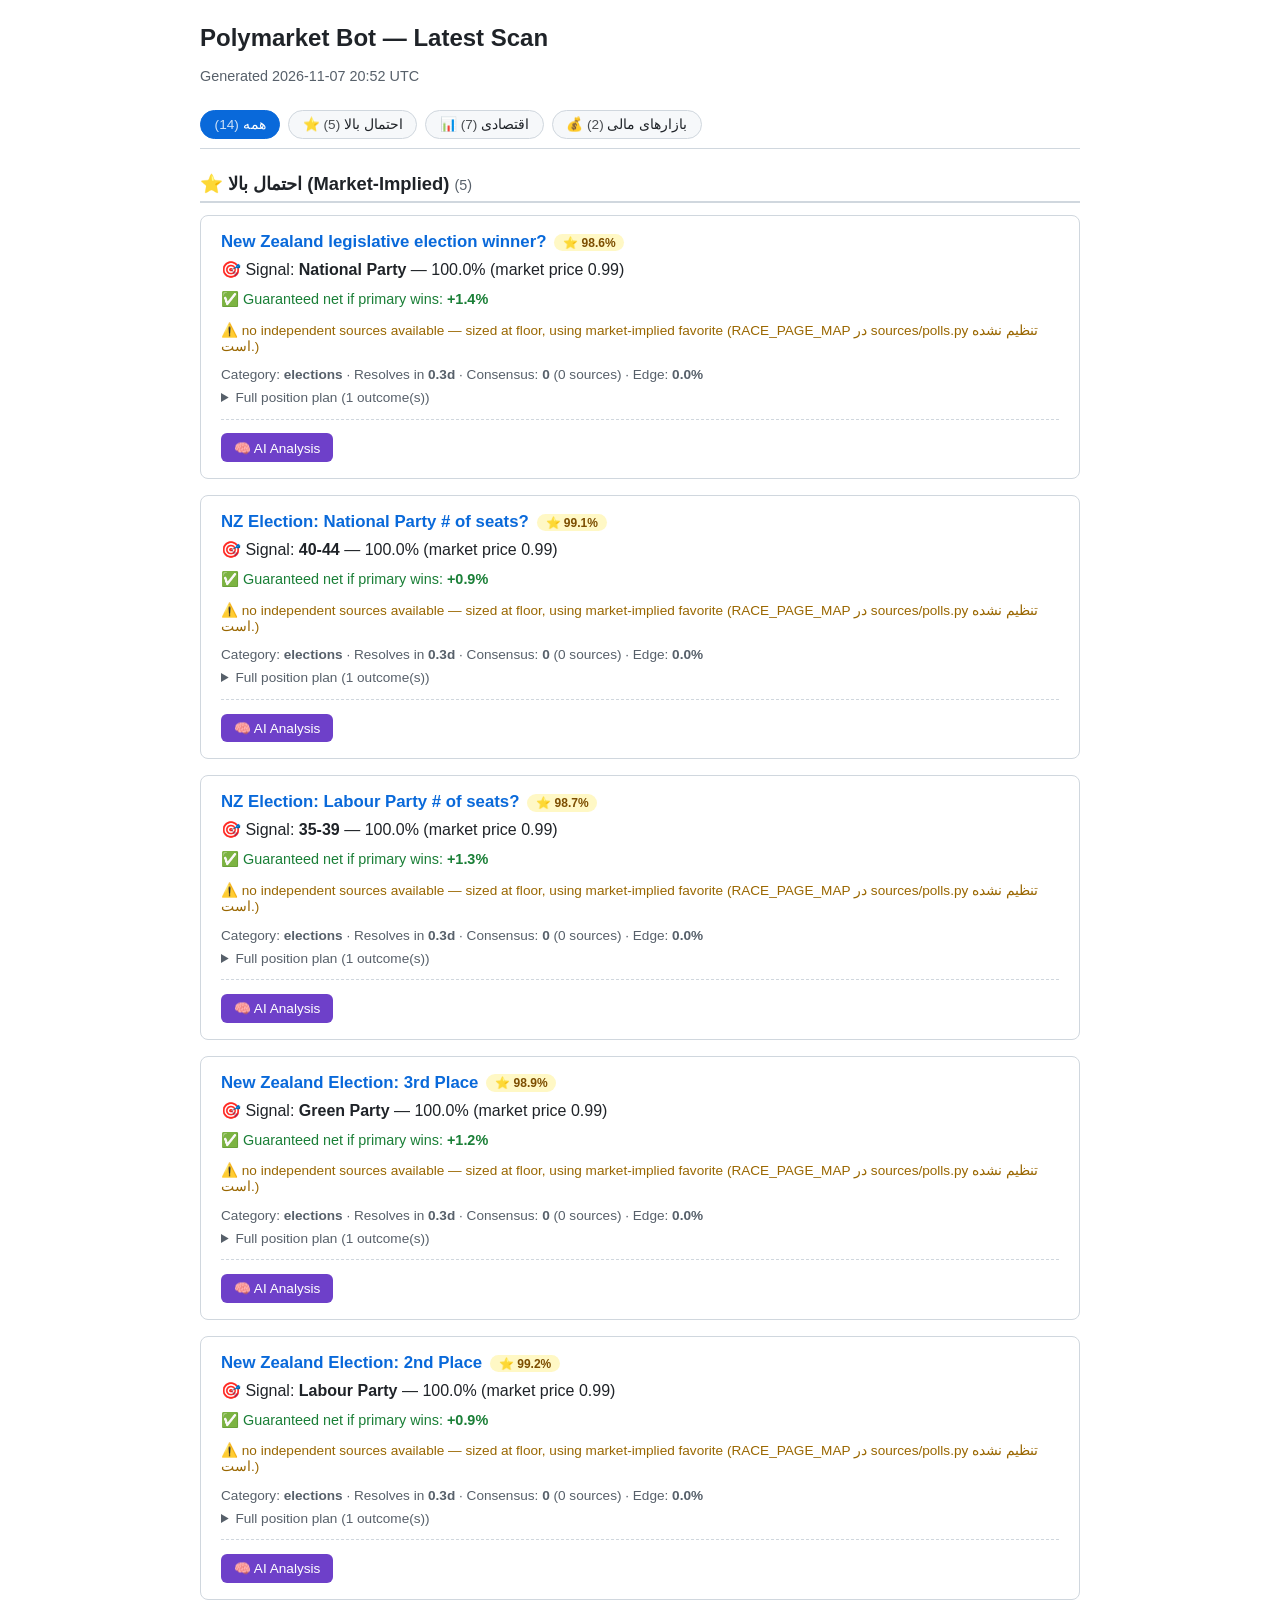
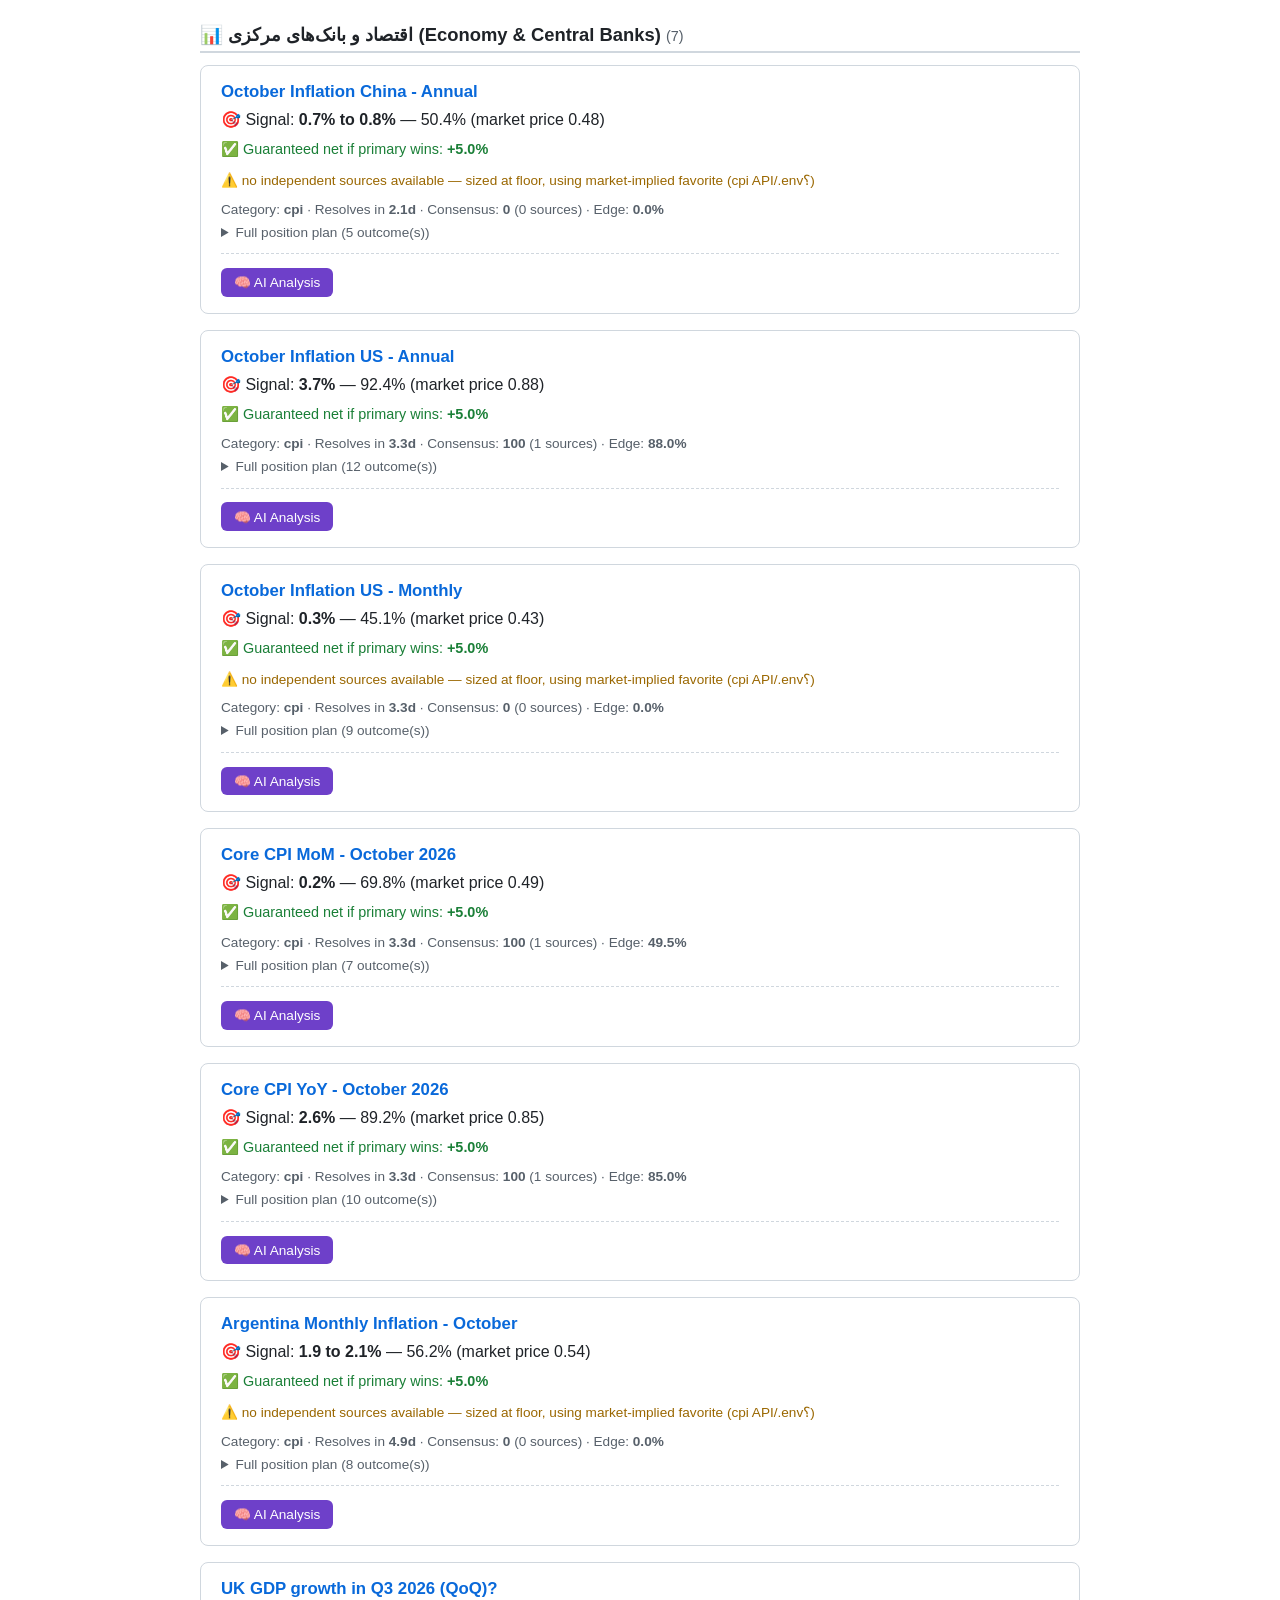
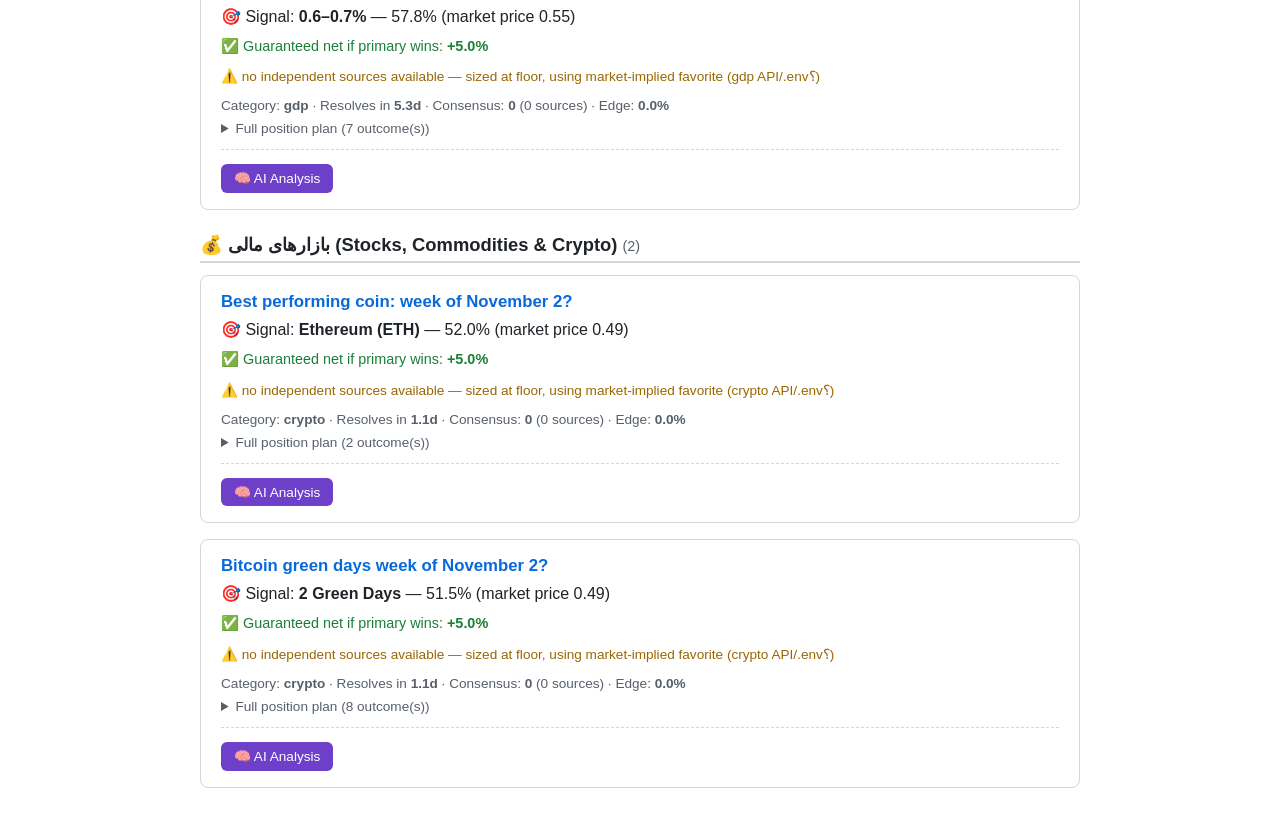
==== commit e2fde7f7: "Daily scan: 2026-11-07 20:52 UTC" ====
--- a/docs/index.html
+++ b/docs/index.html
@@ -37,172 +37,133 @@
 </head>
 <body>
 <h1>Polymarket Bot — Latest Scan</h1>
-<p class="generated-at">Generated 2026-11-06 22:06 UTC</p>
-<nav class="section-nav"><button type="button" class="nav-btn active" data-target="all" onclick="filterSection(this)">همه <span class="nav-count">(16)</span></button><button type="button" class="nav-btn" data-target="high_confidence" onclick="filterSection(this)">⭐ احتمال بالا <span class="nav-count">(2)</span></button><button type="button" class="nav-btn" data-target="politics" onclick="filterSection(this)">🗳️ سیاسی <span class="nav-count">(5)</span></button><button type="button" class="nav-btn" data-target="economy" onclick="filterSection(this)">📊 اقتصادی <span class="nav-count">(7)</span></button><button type="button" class="nav-btn" data-target="markets" onclick="filterSection(this)">💰 بازارهای مالی <span class="nav-count">(2)</span></button></nav>
+<p class="generated-at">Generated 2026-11-07 20:52 UTC</p>
+<nav class="section-nav"><button type="button" class="nav-btn active" data-target="all" onclick="filterSection(this)">همه <span class="nav-count">(14)</span></button><button type="button" class="nav-btn" data-target="high_confidence" onclick="filterSection(this)">⭐ احتمال بالا <span class="nav-count">(5)</span></button><button type="button" class="nav-btn" data-target="economy" onclick="filterSection(this)">📊 اقتصادی <span class="nav-count">(7)</span></button><button type="button" class="nav-btn" data-target="markets" onclick="filterSection(this)">💰 بازارهای مالی <span class="nav-count">(2)</span></button></nav>
 <section class="market-section" data-section="high_confidence">
-<h2 class="section-title">⭐ احتمال بالا (Market-Implied) <span class="section-count">(2)</span></h2>
-<article class="market-card">
-<h2><a href="https://polymarket.com/event/which-party-will-win-latino-voters-in-the-texas-senate" target="_blank" rel="noopener">Which party will win Latino voters in the Texas Senate election?</a><span class="confidence-badge">⭐ 99.5%</span></h2>
-<p class="signal">🎯 Signal: <strong>Democrats</strong> — 100.0% (market price 0.99)</p>
-<p class="margin">✅ Guaranteed net if primary wins: <strong>+0.5%</strong></p>
-<p class="warning">⚠️ no independent sources available — sized at floor, using market-implied favorite (RACE_PAGE_MAP در sources/polls.py تنظیم نشده است.)</p>
-<p class="meta">Category: <strong>elections</strong> &middot; Resolves in <strong>0.3d</strong> &middot; Consensus: <strong>0</strong> (0 sources) &middot; Edge: <strong>0.0%</strong></p>
-<details>
-<summary>Full position plan (1 outcome(s))</summary>
-<table>
-<thead><tr><th>Role</th><th>Outcome</th><th>Size</th><th>Mkt price</th></tr></thead>
-<tbody>
-<tr><td style="color:#1a7f37;font-weight:600">Primary</td><td>Democrats</td><td>100.0%</td><td>0.99</td></tr>
-</tbody>
-</table>
-</details>
-<hr class="ai-sep">
-<div class="ai-widget"><button type="button" class="ai-btn" data-market="{&quot;market_id&quot;: &quot;5377018&quot;, &quot;question&quot;: &quot;Will Democrats win Latino voters in the Texas Senate election?&quot;, &quot;outcomes&quot;: [&quot;Yes&quot;, &quot;No&quot;], &quot;outcome_prices&quot;: [0.995, 0.005], &quot;end_date&quot;: &quot;2026-11-07T04:59:00+00:00&quot;, &quot;category&quot;: &quot;elections&quot;}" onclick="runAiAnalysis(this)">🧠 AI Analysis</button><div class="ai-result" id="ai-result-5377018"></div></div>
-</article>
-<article class="market-card">
-<h2><a href="https://polymarket.com/event/which-party-will-win-white-voters-in-the-texas-senate" target="_blank" rel="noopener">Which party will win white voters in the Texas Senate election?</a><span class="confidence-badge">⭐ 98.9%</span></h2>
-<p class="signal">🎯 Signal: <strong>Republicans</strong> — 100.0% (market price 0.99)</p>
-<p class="margin">✅ Guaranteed net if primary wins: <strong>+1.1%</strong></p>
-<p class="warning">⚠️ no independent sources available — sized at floor, using market-implied favorite (RACE_PAGE_MAP در sources/polls.py تنظیم نشده است.)</p>
-<p class="meta">Category: <strong>elections</strong> &middot; Resolves in <strong>0.3d</strong> &middot; Consensus: <strong>0</strong> (0 sources) &middot; Edge: <strong>0.0%</strong></p>
-<details>
-<summary>Full position plan (1 outcome(s))</summary>
-<table>
-<thead><tr><th>Role</th><th>Outcome</th><th>Size</th><th>Mkt price</th></tr></thead>
-<tbody>
-<tr><td style="color:#1a7f37;font-weight:600">Primary</td><td>Republicans</td><td>100.0%</td><td>0.99</td></tr>
-</tbody>
-</table>
-</details>
-<hr class="ai-sep">
-<div class="ai-widget"><button type="button" class="ai-btn" data-market="{&quot;market_id&quot;: &quot;5377027&quot;, &quot;question&quot;: &quot;Will Democrats win white voters in the Texas Senate election?&quot;, &quot;outcomes&quot;: [&quot;Yes&quot;, &quot;No&quot;], &quot;outcome_prices&quot;: [0.0085, 0.9915], &quot;end_date&quot;: &quot;2026-11-07T04:59:00+00:00&quot;, &quot;category&quot;: &quot;elections&quot;}" onclick="runAiAnalysis(this)">🧠 AI Analysis</button><div class="ai-result" id="ai-result-5377027"></div></div>
-</article>
-</section>
-<section class="market-section" data-section="politics">
-<h2 class="section-title">🗳️ سیاسی و انتخابات (Politics & Elections) <span class="section-count">(5)</span></h2>
-<article class="market-card">
-<h2><a href="https://polymarket.com/event/new-zealand-legislative-election-winner" target="_blank" rel="noopener">New Zealand legislative election winner?</a></h2>
-<p class="signal">🎯 Signal: <strong>National Party</strong> — 63.5% (market price 0.60)</p>
-<p class="margin">✅ Guaranteed net if primary wins: <strong>+5.0%</strong></p>
-<p class="warning">⚠️ no independent sources available — sized at floor, using market-implied favorite (RACE_PAGE_MAP در sources/polls.py تنظیم نشده است.)</p>
-<p class="meta">Category: <strong>elections</strong> &middot; Resolves in <strong>1.3d</strong> &middot; Consensus: <strong>0</strong> (0 sources) &middot; Edge: <strong>0.0%</strong></p>
-<details>
-<summary>Full position plan (6 outcome(s))</summary>
-<table>
-<thead><tr><th>Role</th><th>Outcome</th><th>Size</th><th>Mkt price</th></tr></thead>
-<tbody>
-<tr><td style="color:#1a7f37;font-weight:600">Primary</td><td>National Party</td><td>63.5%</td><td>0.60</td></tr><tr><td style="color:#0969da;font-weight:600">Secondary</td><td>Labour Party</td><td>21.9%</td><td>0.39</td></tr><tr><td style="color:#9a6700;font-weight:600">Hedge</td><td>Green Party</td><td>3.6%</td><td>0.00</td></tr><tr><td style="color:#9a6700;font-weight:600">Hedge</td><td>ACT New Zealand</td><td>3.6%</td><td>0.00</td></tr><tr><td style="color:#9a6700;font-weight:600">Hedge</td><td>New Zealand First Party</td><td>3.6%</td><td>0.00</td></tr><tr><td style="color:#9a6700;font-weight:600">Hedge</td><td>Te Pāti Māori</td><td>3.6%</td><td>0.00</td></tr>
-</tbody>
-</table>
-</details>
-<hr class="ai-sep">
-<div class="ai-widget"><button type="button" class="ai-btn" data-market="{&quot;market_id&quot;: &quot;2116493&quot;, &quot;question&quot;: &quot;Will National Party win the most seats in the New Zealand House of Representatives in the 2026 New Zealand legislative election?&quot;, &quot;outcomes&quot;: [&quot;Yes&quot;, &quot;No&quot;], &quot;outcome_prices&quot;: [0.605, 0.395], &quot;end_date&quot;: &quot;2026-11-08T04:59:00+00:00&quot;, &quot;category&quot;: &quot;elections&quot;}" onclick="runAiAnalysis(this)">🧠 AI Analysis</button><div class="ai-result" id="ai-result-2116493"></div></div>
-</article>
-<article class="market-card">
-<h2><a href="https://polymarket.com/event/nz-election-national-party-of-seats" target="_blank" rel="noopener">NZ Election: National Party # of seats?</a></h2>
-<p class="signal">🎯 Signal: <strong>35-39</strong> — 54.6% (market price 0.52)</p>
-<p class="margin">✅ Guaranteed net if primary wins: <strong>+5.0%</strong></p>
-<p class="warning">⚠️ no independent sources available — sized at floor, using market-implied favorite (RACE_PAGE_MAP در sources/polls.py تنظیم نشده است.)</p>
-<p class="meta">Category: <strong>elections</strong> &middot; Resolves in <strong>1.3d</strong> &middot; Consensus: <strong>0</strong> (0 sources) &middot; Edge: <strong>0.0%</strong></p>
-<details>
-<summary>Full position plan (7 outcome(s))</summary>
-<table>
-<thead><tr><th>Role</th><th>Outcome</th><th>Size</th><th>Mkt price</th></tr></thead>
-<tbody>
-<tr><td style="color:#1a7f37;font-weight:600">Primary</td><td>35-39</td><td>54.6%</td><td>0.52</td></tr><tr><td style="color:#0969da;font-weight:600">Secondary</td><td>40-44</td><td>14.9%</td><td>0.21</td></tr><tr><td style="color:#0969da;font-weight:600">Secondary</td><td>30-34</td><td>8.7%</td><td>0.12</td></tr><tr><td style="color:#0969da;font-weight:600">Secondary</td><td>25-29</td><td>1.9%</td><td>0.03</td></tr><tr><td style="color:#0969da;font-weight:600">Secondary</td><td>45-49</td><td>1.7%</td><td>0.02</td></tr><tr><td style="color:#9a6700;font-weight:600">Hedge</td><td>&lt;25</td><td>5.0%</td><td>0.00</td></tr><tr><td style="color:#9a6700;font-weight:600">Hedge</td><td>50+</td><td>13.2%</td><td>0.01</td></tr>
-</tbody>
-</table>
-</details>
-<hr class="ai-sep">
-<div class="ai-widget"><button type="button" class="ai-btn" data-market="{&quot;market_id&quot;: &quot;2116887&quot;, &quot;question&quot;: &quot;Will the National Party win fewer than 25 seats in the New Zealand House of Representatives in the 2026 New Zealand legislative election?&quot;, &quot;outcomes&quot;: [&quot;Yes&quot;, &quot;No&quot;], &quot;outcome_prices&quot;: [0.003, 0.997], &quot;end_date&quot;: &quot;2026-11-08T04:59:00+00:00&quot;, &quot;category&quot;: &quot;elections&quot;}" onclick="runAiAnalysis(this)">🧠 AI Analysis</button><div class="ai-result" id="ai-result-2116887"></div></div>
-</article>
-<article class="market-card">
-<h2><a href="https://polymarket.com/event/nz-election-labour-party-of-seats" target="_blank" rel="noopener">NZ Election: Labour Party # of seats?</a></h2>
-<p class="signal">🎯 Signal: <strong>35-39</strong> — 68.2% (market price 0.65)</p>
-<p class="margin">✅ Guaranteed net if primary wins: <strong>+5.0%</strong></p>
-<p class="warning">⚠️ no independent sources available — sized at floor, using market-implied favorite (RACE_PAGE_MAP در sources/polls.py تنظیم نشده است.)</p>
-<p class="meta">Category: <strong>elections</strong> &middot; Resolves in <strong>1.3d</strong> &middot; Consensus: <strong>0</strong> (0 sources) &middot; Edge: <strong>0.0%</strong></p>
-<details>
-<summary>Full position plan (7 outcome(s))</summary>
-<table>
-<thead><tr><th>Role</th><th>Outcome</th><th>Size</th><th>Mkt price</th></tr></thead>
-<tbody>
-<tr><td style="color:#1a7f37;font-weight:600">Primary</td><td>35-39</td><td>68.2%</td><td>0.65</td></tr><tr><td style="color:#0969da;font-weight:600">Secondary</td><td>30-34</td><td>12.1%</td><td>0.20</td></tr><tr><td style="color:#0969da;font-weight:600">Secondary</td><td>40-44</td><td>6.9%</td><td>0.12</td></tr><tr><td style="color:#9a6700;font-weight:600">Hedge</td><td>&lt;30</td><td>5.9%</td><td>0.03</td></tr><tr><td style="color:#9a6700;font-weight:600">Hedge</td><td>45-49</td><td>6.1%</td><td>0.03</td></tr><tr><td style="color:#9a6700;font-weight:600">Hedge</td><td>50-54</td><td>0.5%</td><td>0.00</td></tr><tr><td style="color:#9a6700;font-weight:600">Hedge</td><td>55+</td><td>0.3%</td><td>0.00</td></tr>
-</tbody>
-</table>
-</details>
-<hr class="ai-sep">
-<div class="ai-widget"><button type="button" class="ai-btn" data-market="{&quot;market_id&quot;: &quot;2116907&quot;, &quot;question&quot;: &quot;Will the Labour Party win fewer than 30 seats in the New Zealand House of Representatives in the 2026 New Zealand legislative election?&quot;, &quot;outcomes&quot;: [&quot;Yes&quot;, &quot;No&quot;], &quot;outcome_prices&quot;: [0.0305, 0.9695], &quot;end_date&quot;: &quot;2026-11-08T04:59:00+00:00&quot;, &quot;category&quot;: &quot;elections&quot;}" onclick="runAiAnalysis(this)">🧠 AI Analysis</button><div class="ai-result" id="ai-result-2116907"></div></div>
-</article>
-<article class="market-card">
-<h2><a href="https://polymarket.com/event/new-zealand-election-3rd-place" target="_blank" rel="noopener">New Zealand Election: 3rd Place</a></h2>
-<p class="signal">🎯 Signal: <strong>Green Party</strong> — 94.5% (market price 0.90)</p>
-<p class="margin">✅ Guaranteed net if primary wins: <strong>+5.0%</strong></p>
-<p class="warning">⚠️ no independent sources available — sized at floor, using market-implied favorite (RACE_PAGE_MAP در sources/polls.py تنظیم نشده است.)</p>
-<p class="meta">Category: <strong>elections</strong> &middot; Resolves in <strong>1.3d</strong> &middot; Consensus: <strong>0</strong> (0 sources) &middot; Edge: <strong>0.0%</strong></p>
-<details>
-<summary>Full position plan (6 outcome(s))</summary>
-<table>
-<thead><tr><th>Role</th><th>Outcome</th><th>Size</th><th>Mkt price</th></tr></thead>
-<tbody>
-<tr><td style="color:#1a7f37;font-weight:600">Primary</td><td>Green Party</td><td>94.5%</td><td>0.90</td></tr><tr><td style="color:#0969da;font-weight:600">Secondary</td><td>New Zealand First Party</td><td>3.3%</td><td>0.08</td></tr><tr><td style="color:#9a6700;font-weight:600">Hedge</td><td>National Party</td><td>0.2%</td><td>0.00</td></tr><tr><td style="color:#9a6700;font-weight:600">Hedge</td><td>Labour Party</td><td>0.0%</td><td>0.00</td></tr><tr><td style="color:#9a6700;font-weight:600">Hedge</td><td>ACT New Zealand</td><td>2.0%</td><td>0.03</td></tr><tr><td style="color:#9a6700;font-weight:600">Hedge</td><td>Te Pāti Māori</td><td>0.0%</td><td>0.00</td></tr>
-</tbody>
-</table>
-</details>
-<hr class="ai-sep">
-<div class="ai-widget"><button type="button" class="ai-btn" data-market="{&quot;market_id&quot;: &quot;2117402&quot;, &quot;question&quot;: &quot;Will National Party win the third-most seats in the New Zealand House of Representatives in the 2026 New Zealand legislative election?&quot;, &quot;outcomes&quot;: [&quot;Yes&quot;, &quot;No&quot;], &quot;outcome_prices&quot;: [0.0025, 0.9975], &quot;end_date&quot;: &quot;2026-11-08T04:59:00+00:00&quot;, &quot;category&quot;: &quot;elections&quot;}" onclick="runAiAnalysis(this)">🧠 AI Analysis</button><div class="ai-result" id="ai-result-2117402"></div></div>
-</article>
-<article class="market-card">
-<h2><a href="https://polymarket.com/event/new-zealand-election-2nd-place-393" target="_blank" rel="noopener">New Zealand Election: 2nd Place</a></h2>
-<p class="signal">🎯 Signal: <strong>Labour Party</strong> — 63.5% (market price 0.60)</p>
-<p class="margin">✅ Guaranteed net if primary wins: <strong>+5.0%</strong></p>
-<p class="warning">⚠️ no independent sources available — sized at floor, using market-implied favorite (RACE_PAGE_MAP در sources/polls.py تنظیم نشده است.)</p>
-<p class="meta">Category: <strong>elections</strong> &middot; Resolves in <strong>1.3d</strong> &middot; Consensus: <strong>0</strong> (0 sources) &middot; Edge: <strong>0.0%</strong></p>
-<details>
-<summary>Full position plan (6 outcome(s))</summary>
-<table>
-<thead><tr><th>Role</th><th>Outcome</th><th>Size</th><th>Mkt price</th></tr></thead>
-<tbody>
-<tr><td style="color:#1a7f37;font-weight:600">Primary</td><td>Labour Party</td><td>63.5%</td><td>0.60</td></tr><tr><td style="color:#0969da;font-weight:600">Secondary</td><td>National Party</td><td>21.9%</td><td>0.36</td></tr><tr><td style="color:#9a6700;font-weight:600">Hedge</td><td>Green Party</td><td>5.5%</td><td>0.00</td></tr><tr><td style="color:#9a6700;font-weight:600">Hedge</td><td>ACT New Zealand</td><td>1.8%</td><td>0.00</td></tr><tr><td style="color:#9a6700;font-weight:600">Hedge</td><td>New Zealand First Party</td><td>5.5%</td><td>0.00</td></tr><tr><td style="color:#9a6700;font-weight:600">Hedge</td><td>Te Pāti Māori</td><td>1.8%</td><td>0.00</td></tr>
-</tbody>
-</table>
-</details>
-<hr class="ai-sep">
-<div class="ai-widget"><button type="button" class="ai-btn" data-market="{&quot;market_id&quot;: &quot;2118144&quot;, &quot;question&quot;: &quot;Will National Party win the second-most seats in the New Zealand House of Representatives in the 2026 New Zealand legislative election?&quot;, &quot;outcomes&quot;: [&quot;Yes&quot;, &quot;No&quot;], &quot;outcome_prices&quot;: [0.36, 0.64], &quot;end_date&quot;: &quot;2026-11-08T04:59:00+00:00&quot;, &quot;category&quot;: &quot;elections&quot;}" onclick="runAiAnalysis(this)">🧠 AI Analysis</button><div class="ai-result" id="ai-result-2118144"></div></div>
+<h2 class="section-title">⭐ احتمال بالا (Market-Implied) <span class="section-count">(5)</span></h2>
+<article class="market-card">
+<h2><a href="https://polymarket.com/event/new-zealand-legislative-election-winner" target="_blank" rel="noopener">New Zealand legislative election winner?</a><span class="confidence-badge">⭐ 98.6%</span></h2>
+<p class="signal">🎯 Signal: <strong>National Party</strong> — 100.0% (market price 0.99)</p>
+<p class="margin">✅ Guaranteed net if primary wins: <strong>+1.4%</strong></p>
+<p class="warning">⚠️ no independent sources available — sized at floor, using market-implied favorite (RACE_PAGE_MAP در sources/polls.py تنظیم نشده است.)</p>
+<p class="meta">Category: <strong>elections</strong> &middot; Resolves in <strong>0.3d</strong> &middot; Consensus: <strong>0</strong> (0 sources) &middot; Edge: <strong>0.0%</strong></p>
+<details>
+<summary>Full position plan (1 outcome(s))</summary>
+<table>
+<thead><tr><th>Role</th><th>Outcome</th><th>Size</th><th>Mkt price</th></tr></thead>
+<tbody>
+<tr><td style="color:#1a7f37;font-weight:600">Primary</td><td>National Party</td><td>100.0%</td><td>0.99</td></tr>
+</tbody>
+</table>
+</details>
+<hr class="ai-sep">
+<div class="ai-widget"><button type="button" class="ai-btn" data-market="{&quot;market_id&quot;: &quot;2116493&quot;, &quot;question&quot;: &quot;Will National Party win the most seats in the New Zealand House of Representatives in the 2026 New Zealand legislative election?&quot;, &quot;outcomes&quot;: [&quot;Yes&quot;, &quot;No&quot;], &quot;outcome_prices&quot;: [0.986, 0.014], &quot;end_date&quot;: &quot;2026-11-08T04:59:00+00:00&quot;, &quot;category&quot;: &quot;elections&quot;}" onclick="runAiAnalysis(this)">🧠 AI Analysis</button><div class="ai-result" id="ai-result-2116493"></div></div>
+</article>
+<article class="market-card">
+<h2><a href="https://polymarket.com/event/nz-election-national-party-of-seats" target="_blank" rel="noopener">NZ Election: National Party # of seats?</a><span class="confidence-badge">⭐ 99.1%</span></h2>
+<p class="signal">🎯 Signal: <strong>40-44</strong> — 100.0% (market price 0.99)</p>
+<p class="margin">✅ Guaranteed net if primary wins: <strong>+0.9%</strong></p>
+<p class="warning">⚠️ no independent sources available — sized at floor, using market-implied favorite (RACE_PAGE_MAP در sources/polls.py تنظیم نشده است.)</p>
+<p class="meta">Category: <strong>elections</strong> &middot; Resolves in <strong>0.3d</strong> &middot; Consensus: <strong>0</strong> (0 sources) &middot; Edge: <strong>0.0%</strong></p>
+<details>
+<summary>Full position plan (1 outcome(s))</summary>
+<table>
+<thead><tr><th>Role</th><th>Outcome</th><th>Size</th><th>Mkt price</th></tr></thead>
+<tbody>
+<tr><td style="color:#1a7f37;font-weight:600">Primary</td><td>40-44</td><td>100.0%</td><td>0.99</td></tr>
+</tbody>
+</table>
+</details>
+<hr class="ai-sep">
+<div class="ai-widget"><button type="button" class="ai-btn" data-market="{&quot;market_id&quot;: &quot;2116887&quot;, &quot;question&quot;: &quot;Will the National Party win fewer than 25 seats in the New Zealand House of Representatives in the 2026 New Zealand legislative election?&quot;, &quot;outcomes&quot;: [&quot;Yes&quot;, &quot;No&quot;], &quot;outcome_prices&quot;: [0.0005, 0.9995], &quot;end_date&quot;: &quot;2026-11-08T04:59:00+00:00&quot;, &quot;category&quot;: &quot;elections&quot;}" onclick="runAiAnalysis(this)">🧠 AI Analysis</button><div class="ai-result" id="ai-result-2116887"></div></div>
+</article>
+<article class="market-card">
+<h2><a href="https://polymarket.com/event/nz-election-labour-party-of-seats" target="_blank" rel="noopener">NZ Election: Labour Party # of seats?</a><span class="confidence-badge">⭐ 98.7%</span></h2>
+<p class="signal">🎯 Signal: <strong>35-39</strong> — 100.0% (market price 0.99)</p>
+<p class="margin">✅ Guaranteed net if primary wins: <strong>+1.3%</strong></p>
+<p class="warning">⚠️ no independent sources available — sized at floor, using market-implied favorite (RACE_PAGE_MAP در sources/polls.py تنظیم نشده است.)</p>
+<p class="meta">Category: <strong>elections</strong> &middot; Resolves in <strong>0.3d</strong> &middot; Consensus: <strong>0</strong> (0 sources) &middot; Edge: <strong>0.0%</strong></p>
+<details>
+<summary>Full position plan (1 outcome(s))</summary>
+<table>
+<thead><tr><th>Role</th><th>Outcome</th><th>Size</th><th>Mkt price</th></tr></thead>
+<tbody>
+<tr><td style="color:#1a7f37;font-weight:600">Primary</td><td>35-39</td><td>100.0%</td><td>0.99</td></tr>
+</tbody>
+</table>
+</details>
+<hr class="ai-sep">
+<div class="ai-widget"><button type="button" class="ai-btn" data-market="{&quot;market_id&quot;: &quot;2116907&quot;, &quot;question&quot;: &quot;Will the Labour Party win fewer than 30 seats in the New Zealand House of Representatives in the 2026 New Zealand legislative election?&quot;, &quot;outcomes&quot;: [&quot;Yes&quot;, &quot;No&quot;], &quot;outcome_prices&quot;: [0.0005, 0.9995], &quot;end_date&quot;: &quot;2026-11-08T04:59:00+00:00&quot;, &quot;category&quot;: &quot;elections&quot;}" onclick="runAiAnalysis(this)">🧠 AI Analysis</button><div class="ai-result" id="ai-result-2116907"></div></div>
+</article>
+<article class="market-card">
+<h2><a href="https://polymarket.com/event/new-zealand-election-3rd-place" target="_blank" rel="noopener">New Zealand Election: 3rd Place</a><span class="confidence-badge">⭐ 98.9%</span></h2>
+<p class="signal">🎯 Signal: <strong>Green Party</strong> — 100.0% (market price 0.99)</p>
+<p class="margin">✅ Guaranteed net if primary wins: <strong>+1.2%</strong></p>
+<p class="warning">⚠️ no independent sources available — sized at floor, using market-implied favorite (RACE_PAGE_MAP در sources/polls.py تنظیم نشده است.)</p>
+<p class="meta">Category: <strong>elections</strong> &middot; Resolves in <strong>0.3d</strong> &middot; Consensus: <strong>0</strong> (0 sources) &middot; Edge: <strong>0.0%</strong></p>
+<details>
+<summary>Full position plan (1 outcome(s))</summary>
+<table>
+<thead><tr><th>Role</th><th>Outcome</th><th>Size</th><th>Mkt price</th></tr></thead>
+<tbody>
+<tr><td style="color:#1a7f37;font-weight:600">Primary</td><td>Green Party</td><td>100.0%</td><td>0.99</td></tr>
+</tbody>
+</table>
+</details>
+<hr class="ai-sep">
+<div class="ai-widget"><button type="button" class="ai-btn" data-market="{&quot;market_id&quot;: &quot;2117402&quot;, &quot;question&quot;: &quot;Will National Party win the third-most seats in the New Zealand House of Representatives in the 2026 New Zealand legislative election?&quot;, &quot;outcomes&quot;: [&quot;Yes&quot;, &quot;No&quot;], &quot;outcome_prices&quot;: [0.0005, 0.9995], &quot;end_date&quot;: &quot;2026-11-08T04:59:00+00:00&quot;, &quot;category&quot;: &quot;elections&quot;}" onclick="runAiAnalysis(this)">🧠 AI Analysis</button><div class="ai-result" id="ai-result-2117402"></div></div>
+</article>
+<article class="market-card">
+<h2><a href="https://polymarket.com/event/new-zealand-election-2nd-place-393" target="_blank" rel="noopener">New Zealand Election: 2nd Place</a><span class="confidence-badge">⭐ 99.2%</span></h2>
+<p class="signal">🎯 Signal: <strong>Labour Party</strong> — 100.0% (market price 0.99)</p>
+<p class="margin">✅ Guaranteed net if primary wins: <strong>+0.9%</strong></p>
+<p class="warning">⚠️ no independent sources available — sized at floor, using market-implied favorite (RACE_PAGE_MAP در sources/polls.py تنظیم نشده است.)</p>
+<p class="meta">Category: <strong>elections</strong> &middot; Resolves in <strong>0.3d</strong> &middot; Consensus: <strong>0</strong> (0 sources) &middot; Edge: <strong>0.0%</strong></p>
+<details>
+<summary>Full position plan (1 outcome(s))</summary>
+<table>
+<thead><tr><th>Role</th><th>Outcome</th><th>Size</th><th>Mkt price</th></tr></thead>
+<tbody>
+<tr><td style="color:#1a7f37;font-weight:600">Primary</td><td>Labour Party</td><td>100.0%</td><td>0.99</td></tr>
+</tbody>
+</table>
+</details>
+<hr class="ai-sep">
+<div class="ai-widget"><button type="button" class="ai-btn" data-market="{&quot;market_id&quot;: &quot;2118144&quot;, &quot;question&quot;: &quot;Will National Party win the second-most seats in the New Zealand House of Representatives in the 2026 New Zealand legislative election?&quot;, &quot;outcomes&quot;: [&quot;Yes&quot;, &quot;No&quot;], &quot;outcome_prices&quot;: [0.0035, 0.9965], &quot;end_date&quot;: &quot;2026-11-08T04:59:00+00:00&quot;, &quot;category&quot;: &quot;elections&quot;}" onclick="runAiAnalysis(this)">🧠 AI Analysis</button><div class="ai-result" id="ai-result-2118144"></div></div>
 </article>
 </section>
 <section class="market-section" data-section="economy">
 <h2 class="section-title">📊 اقتصاد و بانک‌های مرکزی (Economy & Central Banks) <span class="section-count">(7)</span></h2>
 <article class="market-card">
 <h2><a href="https://polymarket.com/event/october-inflation-china-annual" target="_blank" rel="noopener">October Inflation China - Annual</a></h2>
-<p class="signal">🎯 Signal: <strong>0.7% to 0.8%</strong> — 57.2% (market price 0.55)</p>
+<p class="signal">🎯 Signal: <strong>0.7% to 0.8%</strong> — 50.4% (market price 0.48)</p>
 <p class="margin">✅ Guaranteed net if primary wins: <strong>+5.0%</strong></p>
 <p class="warning">⚠️ no independent sources available — sized at floor, using market-implied favorite (cpi API/.env؟)</p>
-<p class="meta">Category: <strong>cpi</strong> &middot; Resolves in <strong>3.1d</strong> &middot; Consensus: <strong>0</strong> (0 sources) &middot; Edge: <strong>0.0%</strong></p>
+<p class="meta">Category: <strong>cpi</strong> &middot; Resolves in <strong>2.1d</strong> &middot; Consensus: <strong>0</strong> (0 sources) &middot; Edge: <strong>0.0%</strong></p>
 <details>
 <summary>Full position plan (5 outcome(s))</summary>
 <table>
 <thead><tr><th>Role</th><th>Outcome</th><th>Size</th><th>Mkt price</th></tr></thead>
 <tbody>
-<tr><td style="color:#1a7f37;font-weight:600">Primary</td><td>0.7% to 0.8%</td><td>57.2%</td><td>0.55</td></tr><tr><td style="color:#0969da;font-weight:600">Secondary</td><td>0.9% to 1.0%</td><td>25.7%</td><td>0.36</td></tr><tr><td style="color:#9a6700;font-weight:600">Hedge</td><td>≤0.6%</td><td>6.5%</td><td>0.02</td></tr><tr><td style="color:#9a6700;font-weight:600">Hedge</td><td>1.1% to 1.2%</td><td>10.2%</td><td>0.03</td></tr><tr><td style="color:#9a6700;font-weight:600">Hedge</td><td>1.3%+</td><td>0.5%</td><td>0.00</td></tr>
-</tbody>
-</table>
-</details>
-<hr class="ai-sep">
-<div class="ai-widget"><button type="button" class="ai-btn" data-market="{&quot;market_id&quot;: &quot;5734060&quot;, &quot;question&quot;: &quot;Will China\u2019s CPI increase by \u22640.6% over the 12 month period ending in October 2026?&quot;, &quot;outcomes&quot;: [&quot;Yes&quot;, &quot;No&quot;], &quot;outcome_prices&quot;: [0.02, 0.98], &quot;end_date&quot;: &quot;2026-11-09T23:59:00+00:00&quot;, &quot;category&quot;: &quot;cpi&quot;}" onclick="runAiAnalysis(this)">🧠 AI Analysis</button><div class="ai-result" id="ai-result-5734060"></div></div>
+<tr><td style="color:#1a7f37;font-weight:600">Primary</td><td>0.7% to 0.8%</td><td>50.4%</td><td>0.48</td></tr><tr><td style="color:#0969da;font-weight:600">Secondary</td><td>0.9% to 1.0%</td><td>23.6%</td><td>0.34</td></tr><tr><td style="color:#0969da;font-weight:600">Secondary</td><td>≤0.6%</td><td>6.1%</td><td>0.09</td></tr><tr><td style="color:#9a6700;font-weight:600">Hedge</td><td>1.1% to 1.2%</td><td>19.5%</td><td>0.03</td></tr><tr><td style="color:#9a6700;font-weight:600">Hedge</td><td>1.3%+</td><td>0.3%</td><td>0.00</td></tr>
+</tbody>
+</table>
+</details>
+<hr class="ai-sep">
+<div class="ai-widget"><button type="button" class="ai-btn" data-market="{&quot;market_id&quot;: &quot;5734060&quot;, &quot;question&quot;: &quot;Will China\u2019s CPI increase by \u22640.6% over the 12 month period ending in October 2026?&quot;, &quot;outcomes&quot;: [&quot;Yes&quot;, &quot;No&quot;], &quot;outcome_prices&quot;: [0.0895, 0.9105], &quot;end_date&quot;: &quot;2026-11-09T23:59:00+00:00&quot;, &quot;category&quot;: &quot;cpi&quot;}" onclick="runAiAnalysis(this)">🧠 AI Analysis</button><div class="ai-result" id="ai-result-5734060"></div></div>
 </article>
 <article class="market-card">
 <h2><a href="https://polymarket.com/event/october-inflation-us-annual" target="_blank" rel="noopener">October Inflation US - Annual</a></h2>
-<p class="signal">🎯 Signal: <strong>3.7%</strong> — 90.3% (market price 0.86)</p>
+<p class="signal">🎯 Signal: <strong>3.7%</strong> — 92.4% (market price 0.88)</p>
 <p class="margin">✅ Guaranteed net if primary wins: <strong>+5.0%</strong></p>
 
-<p class="meta">Category: <strong>cpi</strong> &middot; Resolves in <strong>4.3d</strong> &middot; Consensus: <strong>100</strong> (1 sources) &middot; Edge: <strong>86.0%</strong></p>
+<p class="meta">Category: <strong>cpi</strong> &middot; Resolves in <strong>3.3d</strong> &middot; Consensus: <strong>100</strong> (1 sources) &middot; Edge: <strong>88.0%</strong></p>
 <details>
 <summary>Full position plan (12 outcome(s))</summary>
 <table>
 <thead><tr><th>Role</th><th>Outcome</th><th>Size</th><th>Mkt price</th></tr></thead>
 <tbody>
-<tr><td style="color:#1a7f37;font-weight:600">Primary</td><td>3.7%</td><td>90.3%</td><td>0.86</td></tr><tr><td style="color:#0969da;font-weight:600">Secondary</td><td>3.8%</td><td>5.8%</td><td>0.09</td></tr><tr><td style="color:#9a6700;font-weight:600">Hedge</td><td>≤3.2%</td><td>0.1%</td><td>0.00</td></tr><tr><td style="color:#9a6700;font-weight:600">Hedge</td><td>3.3%</td><td>0.1%</td><td>0.00</td></tr><tr><td style="color:#9a6700;font-weight:600">Hedge</td><td>3.4%</td><td>0.1%</td><td>0.00</td></tr><tr><td style="color:#9a6700;font-weight:600">Hedge</td><td>3.5%</td><td>0.3%</td><td>0.00</td></tr><tr><td style="color:#9a6700;font-weight:600">Hedge</td><td>3.6%</td><td>1.7%</td><td>0.02</td></tr><tr><td style="color:#9a6700;font-weight:600">Hedge</td><td>3.9%</td><td>0.6%</td><td>0.01</td></tr><tr><td style="color:#9a6700;font-weight:600">Hedge</td><td>4.0%</td><td>0.5%</td><td>0.01</td></tr><tr><td style="color:#9a6700;font-weight:600">Hedge</td><td>4.1%</td><td>0.1%</td><td>0.00</td></tr><tr><td style="color:#9a6700;font-weight:600">Hedge</td><td>4.2%</td><td>0.1%</td><td>0.00</td></tr><tr><td style="color:#9a6700;font-weight:600">Hedge</td><td>≥4.3%</td><td>0.1%</td><td>0.00</td></tr>
+<tr><td style="color:#1a7f37;font-weight:600">Primary</td><td>3.7%</td><td>92.4%</td><td>0.88</td></tr><tr><td style="color:#0969da;font-weight:600">Secondary</td><td>3.8%</td><td>4.6%</td><td>0.05</td></tr><tr><td style="color:#9a6700;font-weight:600">Hedge</td><td>≤3.2%</td><td>0.1%</td><td>0.00</td></tr><tr><td style="color:#9a6700;font-weight:600">Hedge</td><td>3.3%</td><td>0.1%</td><td>0.00</td></tr><tr><td style="color:#9a6700;font-weight:600">Hedge</td><td>3.4%</td><td>0.1%</td><td>0.00</td></tr><tr><td style="color:#9a6700;font-weight:600">Hedge</td><td>3.5%</td><td>0.1%</td><td>0.00</td></tr><tr><td style="color:#9a6700;font-weight:600">Hedge</td><td>3.6%</td><td>1.7%</td><td>0.04</td></tr><tr><td style="color:#9a6700;font-weight:600">Hedge</td><td>3.9%</td><td>0.6%</td><td>0.01</td></tr><tr><td style="color:#9a6700;font-weight:600">Hedge</td><td>4.0%</td><td>0.3%</td><td>0.01</td></tr><tr><td style="color:#9a6700;font-weight:600">Hedge</td><td>4.1%</td><td>0.1%</td><td>0.00</td></tr><tr><td style="color:#9a6700;font-weight:600">Hedge</td><td>4.2%</td><td>0.1%</td><td>0.00</td></tr><tr><td style="color:#9a6700;font-weight:600">Hedge</td><td>≥4.3%</td><td>0.1%</td><td>0.00</td></tr>
 </tbody>
 </table>
 </details>
@@ -211,70 +172,70 @@
 </article>
 <article class="market-card">
 <h2><a href="https://polymarket.com/event/october-inflation-us-monthly" target="_blank" rel="noopener">October Inflation US - Monthly</a></h2>
-<p class="signal">🎯 Signal: <strong>0.3%</strong> — 43.6% (market price 0.41)</p>
+<p class="signal">🎯 Signal: <strong>0.3%</strong> — 45.1% (market price 0.43)</p>
 <p class="margin">✅ Guaranteed net if primary wins: <strong>+5.0%</strong></p>
 <p class="warning">⚠️ no independent sources available — sized at floor, using market-implied favorite (cpi API/.env؟)</p>
-<p class="meta">Category: <strong>cpi</strong> &middot; Resolves in <strong>4.3d</strong> &middot; Consensus: <strong>0</strong> (0 sources) &middot; Edge: <strong>0.0%</strong></p>
+<p class="meta">Category: <strong>cpi</strong> &middot; Resolves in <strong>3.3d</strong> &middot; Consensus: <strong>0</strong> (0 sources) &middot; Edge: <strong>0.0%</strong></p>
 <details>
 <summary>Full position plan (9 outcome(s))</summary>
 <table>
 <thead><tr><th>Role</th><th>Outcome</th><th>Size</th><th>Mkt price</th></tr></thead>
 <tbody>
-<tr><td style="color:#1a7f37;font-weight:600">Primary</td><td>0.3%</td><td>43.6%</td><td>0.41</td></tr><tr><td style="color:#0969da;font-weight:600">Secondary</td><td>0.2%</td><td>22.8%</td><td>0.34</td></tr><tr><td style="color:#0969da;font-weight:600">Secondary</td><td>0.4%</td><td>6.0%</td><td>0.09</td></tr><tr><td style="color:#0969da;font-weight:600">Secondary</td><td>≤0.1%</td><td>5.0%</td><td>0.07</td></tr><tr><td style="color:#9a6700;font-weight:600">Hedge</td><td>0.5%</td><td>17.6%</td><td>0.03</td></tr><tr><td style="color:#9a6700;font-weight:600">Hedge</td><td>0.6%</td><td>2.5%</td><td>0.00</td></tr><tr><td style="color:#9a6700;font-weight:600">Hedge</td><td>0.7%</td><td>0.8%</td><td>0.00</td></tr><tr><td style="color:#9a6700;font-weight:600">Hedge</td><td>0.8%</td><td>0.8%</td><td>0.00</td></tr><tr><td style="color:#9a6700;font-weight:600">Hedge</td><td>≥0.9%</td><td>0.8%</td><td>0.00</td></tr>
-</tbody>
-</table>
-</details>
-<hr class="ai-sep">
-<div class="ai-widget"><button type="button" class="ai-btn" data-market="{&quot;market_id&quot;: &quot;5691223&quot;, &quot;question&quot;: &quot;Will monthly inflation increase by 0.1% or less in October?&quot;, &quot;outcomes&quot;: [&quot;Yes&quot;, &quot;No&quot;], &quot;outcome_prices&quot;: [0.075, 0.925], &quot;end_date&quot;: &quot;2026-11-11T04:59:00+00:00&quot;, &quot;category&quot;: &quot;cpi&quot;}" onclick="runAiAnalysis(this)">🧠 AI Analysis</button><div class="ai-result" id="ai-result-5691223"></div></div>
+<tr><td style="color:#1a7f37;font-weight:600">Primary</td><td>0.3%</td><td>45.1%</td><td>0.43</td></tr><tr><td style="color:#0969da;font-weight:600">Secondary</td><td>0.2%</td><td>23.1%</td><td>0.35</td></tr><tr><td style="color:#0969da;font-weight:600">Secondary</td><td>0.4%</td><td>5.5%</td><td>0.09</td></tr><tr><td style="color:#0969da;font-weight:600">Secondary</td><td>≤0.1%</td><td>4.2%</td><td>0.07</td></tr><tr><td style="color:#9a6700;font-weight:600">Hedge</td><td>0.5%</td><td>17.5%</td><td>0.04</td></tr><tr><td style="color:#9a6700;font-weight:600">Hedge</td><td>0.6%</td><td>2.5%</td><td>0.01</td></tr><tr><td style="color:#9a6700;font-weight:600">Hedge</td><td>0.7%</td><td>0.6%</td><td>0.00</td></tr><tr><td style="color:#9a6700;font-weight:600">Hedge</td><td>0.8%</td><td>0.6%</td><td>0.00</td></tr><tr><td style="color:#9a6700;font-weight:600">Hedge</td><td>≥0.9%</td><td>0.6%</td><td>0.00</td></tr>
+</tbody>
+</table>
+</details>
+<hr class="ai-sep">
+<div class="ai-widget"><button type="button" class="ai-btn" data-market="{&quot;market_id&quot;: &quot;5691223&quot;, &quot;question&quot;: &quot;Will monthly inflation increase by 0.1% or less in October?&quot;, &quot;outcomes&quot;: [&quot;Yes&quot;, &quot;No&quot;], &quot;outcome_prices&quot;: [0.065, 0.935], &quot;end_date&quot;: &quot;2026-11-11T04:59:00+00:00&quot;, &quot;category&quot;: &quot;cpi&quot;}" onclick="runAiAnalysis(this)">🧠 AI Analysis</button><div class="ai-result" id="ai-result-5691223"></div></div>
 </article>
 <article class="market-card">
 <h2><a href="https://polymarket.com/event/core-cpi-mom-october-2026" target="_blank" rel="noopener">Core CPI MoM - October 2026</a></h2>
-<p class="signal">🎯 Signal: <strong>0.2%</strong> — 67.4% (market price 0.42)</p>
+<p class="signal">🎯 Signal: <strong>0.2%</strong> — 69.8% (market price 0.49)</p>
 <p class="margin">✅ Guaranteed net if primary wins: <strong>+5.0%</strong></p>
 
-<p class="meta">Category: <strong>cpi</strong> &middot; Resolves in <strong>4.3d</strong> &middot; Consensus: <strong>100</strong> (1 sources) &middot; Edge: <strong>42.5%</strong></p>
+<p class="meta">Category: <strong>cpi</strong> &middot; Resolves in <strong>3.3d</strong> &middot; Consensus: <strong>100</strong> (1 sources) &middot; Edge: <strong>49.5%</strong></p>
 <details>
 <summary>Full position plan (7 outcome(s))</summary>
 <table>
 <thead><tr><th>Role</th><th>Outcome</th><th>Size</th><th>Mkt price</th></tr></thead>
 <tbody>
-<tr><td style="color:#1a7f37;font-weight:600">Primary</td><td>0.2%</td><td>67.4%</td><td>0.42</td></tr><tr><td style="color:#0969da;font-weight:600">Secondary</td><td>0.3%</td><td>14.3%</td><td>0.36</td></tr><tr><td style="color:#0969da;font-weight:600">Secondary</td><td>0.1%</td><td>5.3%</td><td>0.14</td></tr><tr><td style="color:#9a6700;font-weight:600">Hedge</td><td>≤0.0%</td><td>2.7%</td><td>0.02</td></tr><tr><td style="color:#9a6700;font-weight:600">Hedge</td><td>0.4%</td><td>8.9%</td><td>0.07</td></tr><tr><td style="color:#9a6700;font-weight:600">Hedge</td><td>0.5%</td><td>0.8%</td><td>0.01</td></tr><tr><td style="color:#9a6700;font-weight:600">Hedge</td><td>0.6%+</td><td>0.6%</td><td>0.01</td></tr>
-</tbody>
-</table>
-</details>
-<hr class="ai-sep">
-<div class="ai-widget"><button type="button" class="ai-btn" data-market="{&quot;market_id&quot;: &quot;5699269&quot;, &quot;question&quot;: &quot;Will Core CPI MoM be 0.0% or less in October?&quot;, &quot;outcomes&quot;: [&quot;Yes&quot;, &quot;No&quot;], &quot;outcome_prices&quot;: [0.023, 0.977], &quot;end_date&quot;: &quot;2026-11-11T04:59:00+00:00&quot;, &quot;category&quot;: &quot;cpi&quot;}" onclick="runAiAnalysis(this)">🧠 AI Analysis</button><div class="ai-result" id="ai-result-5699269"></div></div>
+<tr><td style="color:#1a7f37;font-weight:600">Primary</td><td>0.2%</td><td>69.8%</td><td>0.49</td></tr><tr><td style="color:#0969da;font-weight:600">Secondary</td><td>0.3%</td><td>13.6%</td><td>0.30</td></tr><tr><td style="color:#0969da;font-weight:600">Secondary</td><td>0.1%</td><td>4.5%</td><td>0.10</td></tr><tr><td style="color:#9a6700;font-weight:600">Hedge</td><td>≤0.0%</td><td>1.6%</td><td>0.01</td></tr><tr><td style="color:#9a6700;font-weight:600">Hedge</td><td>0.4%</td><td>9.0%</td><td>0.06</td></tr><tr><td style="color:#9a6700;font-weight:600">Hedge</td><td>0.5%</td><td>1.1%</td><td>0.01</td></tr><tr><td style="color:#9a6700;font-weight:600">Hedge</td><td>0.6%+</td><td>0.3%</td><td>0.00</td></tr>
+</tbody>
+</table>
+</details>
+<hr class="ai-sep">
+<div class="ai-widget"><button type="button" class="ai-btn" data-market="{&quot;market_id&quot;: &quot;5699269&quot;, &quot;question&quot;: &quot;Will Core CPI MoM be 0.0% or less in October?&quot;, &quot;outcomes&quot;: [&quot;Yes&quot;, &quot;No&quot;], &quot;outcome_prices&quot;: [0.0095, 0.9905], &quot;end_date&quot;: &quot;2026-11-11T04:59:00+00:00&quot;, &quot;category&quot;: &quot;cpi&quot;}" onclick="runAiAnalysis(this)">🧠 AI Analysis</button><div class="ai-result" id="ai-result-5699269"></div></div>
 </article>
 <article class="market-card">
 <h2><a href="https://polymarket.com/event/core-cpi-yoy-october-2026" target="_blank" rel="noopener">Core CPI YoY - October 2026</a></h2>
-<p class="signal">🎯 Signal: <strong>2.6%</strong> — 91.3% (market price 0.87)</p>
+<p class="signal">🎯 Signal: <strong>2.6%</strong> — 89.2% (market price 0.85)</p>
 <p class="margin">✅ Guaranteed net if primary wins: <strong>+5.0%</strong></p>
 
-<p class="meta">Category: <strong>cpi</strong> &middot; Resolves in <strong>4.3d</strong> &middot; Consensus: <strong>100</strong> (1 sources) &middot; Edge: <strong>87.0%</strong></p>
+<p class="meta">Category: <strong>cpi</strong> &middot; Resolves in <strong>3.3d</strong> &middot; Consensus: <strong>100</strong> (1 sources) &middot; Edge: <strong>85.0%</strong></p>
 <details>
 <summary>Full position plan (10 outcome(s))</summary>
 <table>
 <thead><tr><th>Role</th><th>Outcome</th><th>Size</th><th>Mkt price</th></tr></thead>
 <tbody>
-<tr><td style="color:#1a7f37;font-weight:600">Primary</td><td>2.6%</td><td>91.3%</td><td>0.87</td></tr><tr><td style="color:#0969da;font-weight:600">Secondary</td><td>2.7%</td><td>5.2%</td><td>0.07</td></tr><tr><td style="color:#9a6700;font-weight:600">Hedge</td><td>≤2.2%</td><td>0.2%</td><td>0.00</td></tr><tr><td style="color:#9a6700;font-weight:600">Hedge</td><td>2.3%</td><td>0.1%</td><td>0.00</td></tr><tr><td style="color:#9a6700;font-weight:600">Hedge</td><td>2.4%</td><td>0.9%</td><td>0.02</td></tr><tr><td style="color:#9a6700;font-weight:600">Hedge</td><td>2.5%</td><td>1.9%</td><td>0.04</td></tr><tr><td style="color:#9a6700;font-weight:600">Hedge</td><td>2.8%</td><td>0.1%</td><td>0.00</td></tr><tr><td style="color:#9a6700;font-weight:600">Hedge</td><td>2.9%</td><td>0.1%</td><td>0.00</td></tr><tr><td style="color:#9a6700;font-weight:600">Hedge</td><td>3.0%</td><td>0.1%</td><td>0.00</td></tr><tr><td style="color:#9a6700;font-weight:600">Hedge</td><td>≥3.1%</td><td>0.1%</td><td>0.00</td></tr>
-</tbody>
-</table>
-</details>
-<hr class="ai-sep">
-<div class="ai-widget"><button type="button" class="ai-btn" data-market="{&quot;market_id&quot;: &quot;5699276&quot;, &quot;question&quot;: &quot;Will Core CPI YoY be 2.2% or less in October?&quot;, &quot;outcomes&quot;: [&quot;Yes&quot;, &quot;No&quot;], &quot;outcome_prices&quot;: [0.0035, 0.9965], &quot;end_date&quot;: &quot;2026-11-11T04:59:00+00:00&quot;, &quot;category&quot;: &quot;cpi&quot;}" onclick="runAiAnalysis(this)">🧠 AI Analysis</button><div class="ai-result" id="ai-result-5699276"></div></div>
+<tr><td style="color:#1a7f37;font-weight:600">Primary</td><td>2.6%</td><td>89.2%</td><td>0.85</td></tr><tr><td style="color:#0969da;font-weight:600">Secondary</td><td>2.7%</td><td>6.5%</td><td>0.07</td></tr><tr><td style="color:#9a6700;font-weight:600">Hedge</td><td>≤2.2%</td><td>0.1%</td><td>0.00</td></tr><tr><td style="color:#9a6700;font-weight:600">Hedge</td><td>2.3%</td><td>0.2%</td><td>0.00</td></tr><tr><td style="color:#9a6700;font-weight:600">Hedge</td><td>2.4%</td><td>0.5%</td><td>0.01</td></tr><tr><td style="color:#9a6700;font-weight:600">Hedge</td><td>2.5%</td><td>2.9%</td><td>0.04</td></tr><tr><td style="color:#9a6700;font-weight:600">Hedge</td><td>2.8%</td><td>0.2%</td><td>0.00</td></tr><tr><td style="color:#9a6700;font-weight:600">Hedge</td><td>2.9%</td><td>0.2%</td><td>0.00</td></tr><tr><td style="color:#9a6700;font-weight:600">Hedge</td><td>3.0%</td><td>0.1%</td><td>0.00</td></tr><tr><td style="color:#9a6700;font-weight:600">Hedge</td><td>≥3.1%</td><td>0.1%</td><td>0.00</td></tr>
+</tbody>
+</table>
+</details>
+<hr class="ai-sep">
+<div class="ai-widget"><button type="button" class="ai-btn" data-market="{&quot;market_id&quot;: &quot;5699276&quot;, &quot;question&quot;: &quot;Will Core CPI YoY be 2.2% or less in October?&quot;, &quot;outcomes&quot;: [&quot;Yes&quot;, &quot;No&quot;], &quot;outcome_prices&quot;: [0.0015, 0.9985], &quot;end_date&quot;: &quot;2026-11-11T04:59:00+00:00&quot;, &quot;category&quot;: &quot;cpi&quot;}" onclick="runAiAnalysis(this)">🧠 AI Analysis</button><div class="ai-result" id="ai-result-5699276"></div></div>
 </article>
 <article class="market-card">
 <h2><a href="https://polymarket.com/event/argentina-monthly-inflation-october-2026" target="_blank" rel="noopener">Argentina Monthly Inflation - October</a></h2>
-<p class="signal">🎯 Signal: <strong>1.9 to 2.1%</strong> — 51.5% (market price 0.49)</p>
+<p class="signal">🎯 Signal: <strong>1.9 to 2.1%</strong> — 56.2% (market price 0.54)</p>
 <p class="margin">✅ Guaranteed net if primary wins: <strong>+5.0%</strong></p>
 <p class="warning">⚠️ no independent sources available — sized at floor, using market-implied favorite (cpi API/.env؟)</p>
-<p class="meta">Category: <strong>cpi</strong> &middot; Resolves in <strong>5.9d</strong> &middot; Consensus: <strong>0</strong> (0 sources) &middot; Edge: <strong>0.0%</strong></p>
+<p class="meta">Category: <strong>cpi</strong> &middot; Resolves in <strong>4.9d</strong> &middot; Consensus: <strong>0</strong> (0 sources) &middot; Edge: <strong>0.0%</strong></p>
 <details>
 <summary>Full position plan (8 outcome(s))</summary>
 <table>
 <thead><tr><th>Role</th><th>Outcome</th><th>Size</th><th>Mkt price</th></tr></thead>
 <tbody>
-<tr><td style="color:#1a7f37;font-weight:600">Primary</td><td>1.9 to 2.1%</td><td>51.5%</td><td>0.49</td></tr><tr><td style="color:#0969da;font-weight:600">Secondary</td><td>1.6 to 1.8%</td><td>24.8%</td><td>0.36</td></tr><tr><td style="color:#0969da;font-weight:600">Secondary</td><td>2.2 to 2.4%</td><td>4.3%</td><td>0.06</td></tr><tr><td style="color:#9a6700;font-weight:600">Hedge</td><td>≤1.2%</td><td>0.8%</td><td>0.00</td></tr><tr><td style="color:#9a6700;font-weight:600">Hedge</td><td>1.3 to 1.5%</td><td>7.2%</td><td>0.04</td></tr><tr><td style="color:#9a6700;font-weight:600">Hedge</td><td>2.5 to 2.7%</td><td>6.0%</td><td>0.03</td></tr><tr><td style="color:#9a6700;font-weight:600">Hedge</td><td>2.8 to 3.0%</td><td>4.7%</td><td>0.02</td></tr><tr><td style="color:#9a6700;font-weight:600">Hedge</td><td>3.1%+</td><td>0.8%</td><td>0.00</td></tr>
+<tr><td style="color:#1a7f37;font-weight:600">Primary</td><td>1.9 to 2.1%</td><td>56.2%</td><td>0.54</td></tr><tr><td style="color:#0969da;font-weight:600">Secondary</td><td>1.6 to 1.8%</td><td>20.5%</td><td>0.30</td></tr><tr><td style="color:#0969da;font-weight:600">Secondary</td><td>2.2 to 2.4%</td><td>3.4%</td><td>0.05</td></tr><tr><td style="color:#0969da;font-weight:600">Secondary</td><td>1.3 to 1.5%</td><td>2.4%</td><td>0.04</td></tr><tr><td style="color:#9a6700;font-weight:600">Hedge</td><td>≤1.2%</td><td>1.5%</td><td>0.00</td></tr><tr><td style="color:#9a6700;font-weight:600">Hedge</td><td>2.5 to 2.7%</td><td>11.7%</td><td>0.03</td></tr><tr><td style="color:#9a6700;font-weight:600">Hedge</td><td>2.8 to 3.0%</td><td>2.8%</td><td>0.01</td></tr><tr><td style="color:#9a6700;font-weight:600">Hedge</td><td>3.1%+</td><td>1.5%</td><td>0.00</td></tr>
 </tbody>
 </table>
 </details>
@@ -283,21 +244,21 @@
 </article>
 <article class="market-card">
 <h2><a href="https://polymarket.com/event/uk-gdp-growth-in-q3-2026-qoq-20260813112748100" target="_blank" rel="noopener">UK GDP growth in Q3 2026 (QoQ)?</a></h2>
-<p class="signal">🎯 Signal: <strong>0.6–0.7%</strong> — 56.3% (market price 0.54)</p>
+<p class="signal">🎯 Signal: <strong>0.6–0.7%</strong> — 57.8% (market price 0.55)</p>
 <p class="margin">✅ Guaranteed net if primary wins: <strong>+5.0%</strong></p>
 <p class="warning">⚠️ no independent sources available — sized at floor, using market-implied favorite (gdp API/.env؟)</p>
-<p class="meta">Category: <strong>gdp</strong> &middot; Resolves in <strong>6.3d</strong> &middot; Consensus: <strong>0</strong> (0 sources) &middot; Edge: <strong>0.0%</strong></p>
+<p class="meta">Category: <strong>gdp</strong> &middot; Resolves in <strong>5.3d</strong> &middot; Consensus: <strong>0</strong> (0 sources) &middot; Edge: <strong>0.0%</strong></p>
 <details>
 <summary>Full position plan (7 outcome(s))</summary>
 <table>
 <thead><tr><th>Role</th><th>Outcome</th><th>Size</th><th>Mkt price</th></tr></thead>
 <tbody>
-<tr><td style="color:#1a7f37;font-weight:600">Primary</td><td>0.6–0.7%</td><td>56.3%</td><td>0.54</td></tr><tr><td style="color:#0969da;font-weight:600">Secondary</td><td>0.8–0.9%</td><td>17.9%</td><td>0.29</td></tr><tr><td style="color:#0969da;font-weight:600">Secondary</td><td>0.4–0.5%</td><td>8.3%</td><td>0.14</td></tr><tr><td style="color:#9a6700;font-weight:600">Hedge</td><td>Negative</td><td>0.6%</td><td>0.00</td></tr><tr><td style="color:#9a6700;font-weight:600">Hedge</td><td>0.0–0.1%</td><td>5.0%</td><td>0.02</td></tr><tr><td style="color:#9a6700;font-weight:600">Hedge</td><td>0.2–0.3%</td><td>4.0%</td><td>0.02</td></tr><tr><td style="color:#9a6700;font-weight:600">Hedge</td><td>1.0%+</td><td>7.9%</td><td>0.03</td></tr>
-</tbody>
-</table>
-</details>
-<hr class="ai-sep">
-<div class="ai-widget"><button type="button" class="ai-btn" data-market="{&quot;market_id&quot;: &quot;3566403&quot;, &quot;question&quot;: &quot;Will UK GDP growth in Q3 2026 be negative?&quot;, &quot;outcomes&quot;: [&quot;Yes&quot;, &quot;No&quot;], &quot;outcome_prices&quot;: [0.0025, 0.9975], &quot;end_date&quot;: &quot;2026-11-13T04:59:00+00:00&quot;, &quot;category&quot;: &quot;gdp&quot;}" onclick="runAiAnalysis(this)">🧠 AI Analysis</button><div class="ai-result" id="ai-result-3566403"></div></div>
+<tr><td style="color:#1a7f37;font-weight:600">Primary</td><td>0.6–0.7%</td><td>57.8%</td><td>0.55</td></tr><tr><td style="color:#0969da;font-weight:600">Secondary</td><td>0.8–0.9%</td><td>17.4%</td><td>0.30</td></tr><tr><td style="color:#0969da;font-weight:600">Secondary</td><td>0.4–0.5%</td><td>7.9%</td><td>0.14</td></tr><tr><td style="color:#9a6700;font-weight:600">Hedge</td><td>Negative</td><td>0.9%</td><td>0.01</td></tr><tr><td style="color:#9a6700;font-weight:600">Hedge</td><td>0.0–0.1%</td><td>3.8%</td><td>0.02</td></tr><tr><td style="color:#9a6700;font-weight:600">Hedge</td><td>0.2–0.3%</td><td>5.7%</td><td>0.03</td></tr><tr><td style="color:#9a6700;font-weight:600">Hedge</td><td>1.0%+</td><td>6.4%</td><td>0.03</td></tr>
+</tbody>
+</table>
+</details>
+<hr class="ai-sep">
+<div class="ai-widget"><button type="button" class="ai-btn" data-market="{&quot;market_id&quot;: &quot;3566403&quot;, &quot;question&quot;: &quot;Will UK GDP growth in Q3 2026 be negative?&quot;, &quot;outcomes&quot;: [&quot;Yes&quot;, &quot;No&quot;], &quot;outcome_prices&quot;: [0.005, 0.995], &quot;end_date&quot;: &quot;2026-11-13T04:59:00+00:00&quot;, &quot;category&quot;: &quot;gdp&quot;}" onclick="runAiAnalysis(this)">🧠 AI Analysis</button><div class="ai-result" id="ai-result-3566403"></div></div>
 </article>
 </section>
 <section class="market-section" data-section="markets">
@@ -307,7 +268,7 @@
 <p class="signal">🎯 Signal: <strong>Ethereum (ETH)</strong> — 52.0% (market price 0.49)</p>
 <p class="margin">✅ Guaranteed net if primary wins: <strong>+5.0%</strong></p>
 <p class="warning">⚠️ no independent sources available — sized at floor, using market-implied favorite (crypto API/.env؟)</p>
-<p class="meta">Category: <strong>crypto</strong> &middot; Resolves in <strong>2.1d</strong> &middot; Consensus: <strong>0</strong> (0 sources) &middot; Edge: <strong>0.0%</strong></p>
+<p class="meta">Category: <strong>crypto</strong> &middot; Resolves in <strong>1.1d</strong> &middot; Consensus: <strong>0</strong> (0 sources) &middot; Edge: <strong>0.0%</strong></p>
 <details>
 <summary>Full position plan (2 outcome(s))</summary>
 <table>
@@ -318,25 +279,25 @@
 </table>
 </details>
 <hr class="ai-sep">
-<div class="ai-widget"><button type="button" class="ai-btn" data-market="{&quot;market_id&quot;: &quot;5912661&quot;, &quot;question&quot;: &quot;Will Bitcoin be the best performing coin the week of November 2?&quot;, &quot;outcomes&quot;: [&quot;Yes&quot;, &quot;No&quot;], &quot;outcome_prices&quot;: [0.485, 0.515], &quot;end_date&quot;: &quot;2026-11-09T00:00:00+00:00&quot;, &quot;category&quot;: &quot;crypto&quot;}" onclick="runAiAnalysis(this)">🧠 AI Analysis</button><div class="ai-result" id="ai-result-5912661"></div></div>
+<div class="ai-widget"><button type="button" class="ai-btn" data-market="{&quot;market_id&quot;: &quot;5912661&quot;, &quot;question&quot;: &quot;Will Bitcoin be the best performing coin the week of November 2?&quot;, &quot;outcomes&quot;: [&quot;Yes&quot;, &quot;No&quot;], &quot;outcome_prices&quot;: [0.48, 0.52], &quot;end_date&quot;: &quot;2026-11-09T00:00:00+00:00&quot;, &quot;category&quot;: &quot;crypto&quot;}" onclick="runAiAnalysis(this)">🧠 AI Analysis</button><div class="ai-result" id="ai-result-5912661"></div></div>
 </article>
 <article class="market-card">
 <h2><a href="https://polymarket.com/event/bitcoin-green-days-week-of-november-2-2026" target="_blank" rel="noopener">Bitcoin green days week of November 2?</a></h2>
-<p class="signal">🎯 Signal: <strong>0 Green Days</strong> — 51.5% (market price 0.49)</p>
+<p class="signal">🎯 Signal: <strong>2 Green Days</strong> — 51.5% (market price 0.49)</p>
 <p class="margin">✅ Guaranteed net if primary wins: <strong>+5.0%</strong></p>
 <p class="warning">⚠️ no independent sources available — sized at floor, using market-implied favorite (crypto API/.env؟)</p>
-<p class="meta">Category: <strong>crypto</strong> &middot; Resolves in <strong>2.1d</strong> &middot; Consensus: <strong>0</strong> (0 sources) &middot; Edge: <strong>0.0%</strong></p>
+<p class="meta">Category: <strong>crypto</strong> &middot; Resolves in <strong>1.1d</strong> &middot; Consensus: <strong>0</strong> (0 sources) &middot; Edge: <strong>0.0%</strong></p>
 <details>
 <summary>Full position plan (8 outcome(s))</summary>
 <table>
 <thead><tr><th>Role</th><th>Outcome</th><th>Size</th><th>Mkt price</th></tr></thead>
 <tbody>
-<tr><td style="color:#1a7f37;font-weight:600">Primary</td><td>0 Green Days</td><td>51.5%</td><td>0.49</td></tr><tr><td style="color:#0969da;font-weight:600">Secondary</td><td>1 Green Days</td><td>29.1%</td><td>0.49</td></tr><tr><td style="color:#9a6700;font-weight:600">Hedge</td><td>2 Green Days</td><td>3.4%</td><td>0.47</td></tr><tr><td style="color:#9a6700;font-weight:600">Hedge</td><td>3 Green Days</td><td>3.4%</td><td>0.47</td></tr><tr><td style="color:#9a6700;font-weight:600">Hedge</td><td>4 Green Days</td><td>3.4%</td><td>0.47</td></tr><tr><td style="color:#9a6700;font-weight:600">Hedge</td><td>5 Green Days</td><td>3.4%</td><td>0.47</td></tr><tr><td style="color:#9a6700;font-weight:600">Hedge</td><td>6 Green Days</td><td>3.1%</td><td>0.44</td></tr><tr><td style="color:#9a6700;font-weight:600">Hedge</td><td>7 Green Days</td><td>2.9%</td><td>0.41</td></tr>
-</tbody>
-</table>
-</details>
-<hr class="ai-sep">
-<div class="ai-widget"><button type="button" class="ai-btn" data-market="{&quot;market_id&quot;: &quot;5912662&quot;, &quot;question&quot;: &quot;Will Bitcoin have 0 green days the week of November 2?&quot;, &quot;outcomes&quot;: [&quot;Yes&quot;, &quot;No&quot;], &quot;outcome_prices&quot;: [0.49, 0.51], &quot;end_date&quot;: &quot;2026-11-09T00:00:00+00:00&quot;, &quot;category&quot;: &quot;crypto&quot;}" onclick="runAiAnalysis(this)">🧠 AI Analysis</button><div class="ai-result" id="ai-result-5912662"></div></div>
+<tr><td style="color:#1a7f37;font-weight:600">Primary</td><td>2 Green Days</td><td>51.5%</td><td>0.49</td></tr><tr><td style="color:#0969da;font-weight:600">Secondary</td><td>3 Green Days</td><td>29.1%</td><td>0.49</td></tr><tr><td style="color:#9a6700;font-weight:600">Hedge</td><td>0 Green Days</td><td>3.3%</td><td>0.46</td></tr><tr><td style="color:#9a6700;font-weight:600">Hedge</td><td>1 Green Days</td><td>3.3%</td><td>0.46</td></tr><tr><td style="color:#9a6700;font-weight:600">Hedge</td><td>4 Green Days</td><td>3.5%</td><td>0.49</td></tr><tr><td style="color:#9a6700;font-weight:600">Hedge</td><td>5 Green Days</td><td>3.2%</td><td>0.45</td></tr><tr><td style="color:#9a6700;font-weight:600">Hedge</td><td>6 Green Days</td><td>3.3%</td><td>0.46</td></tr><tr><td style="color:#9a6700;font-weight:600">Hedge</td><td>7 Green Days</td><td>2.9%</td><td>0.41</td></tr>
+</tbody>
+</table>
+</details>
+<hr class="ai-sep">
+<div class="ai-widget"><button type="button" class="ai-btn" data-market="{&quot;market_id&quot;: &quot;5912662&quot;, &quot;question&quot;: &quot;Will Bitcoin have 0 green days the week of November 2?&quot;, &quot;outcomes&quot;: [&quot;Yes&quot;, &quot;No&quot;], &quot;outcome_prices&quot;: [0.455, 0.545], &quot;end_date&quot;: &quot;2026-11-09T00:00:00+00:00&quot;, &quot;category&quot;: &quot;crypto&quot;}" onclick="runAiAnalysis(this)">🧠 AI Analysis</button><div class="ai-result" id="ai-result-5912662"></div></div>
 </article>
 </section>
 <script>
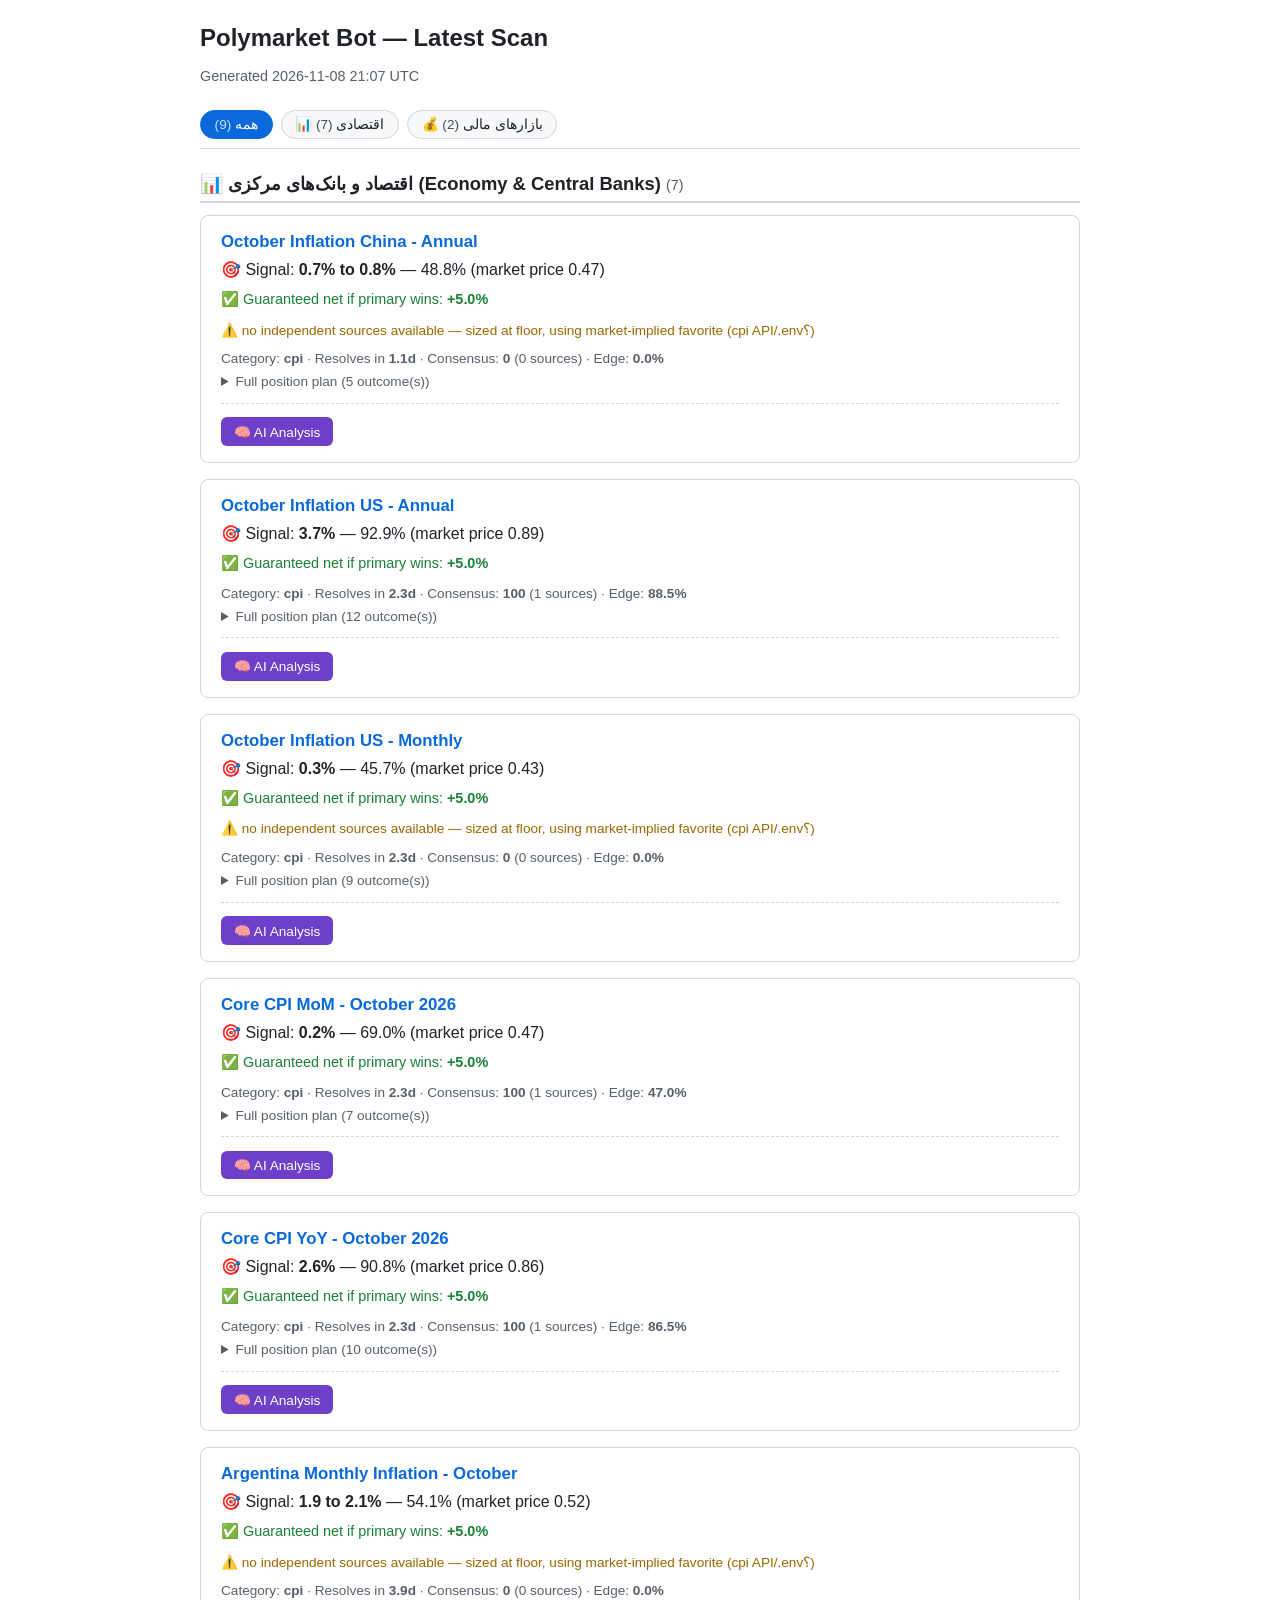
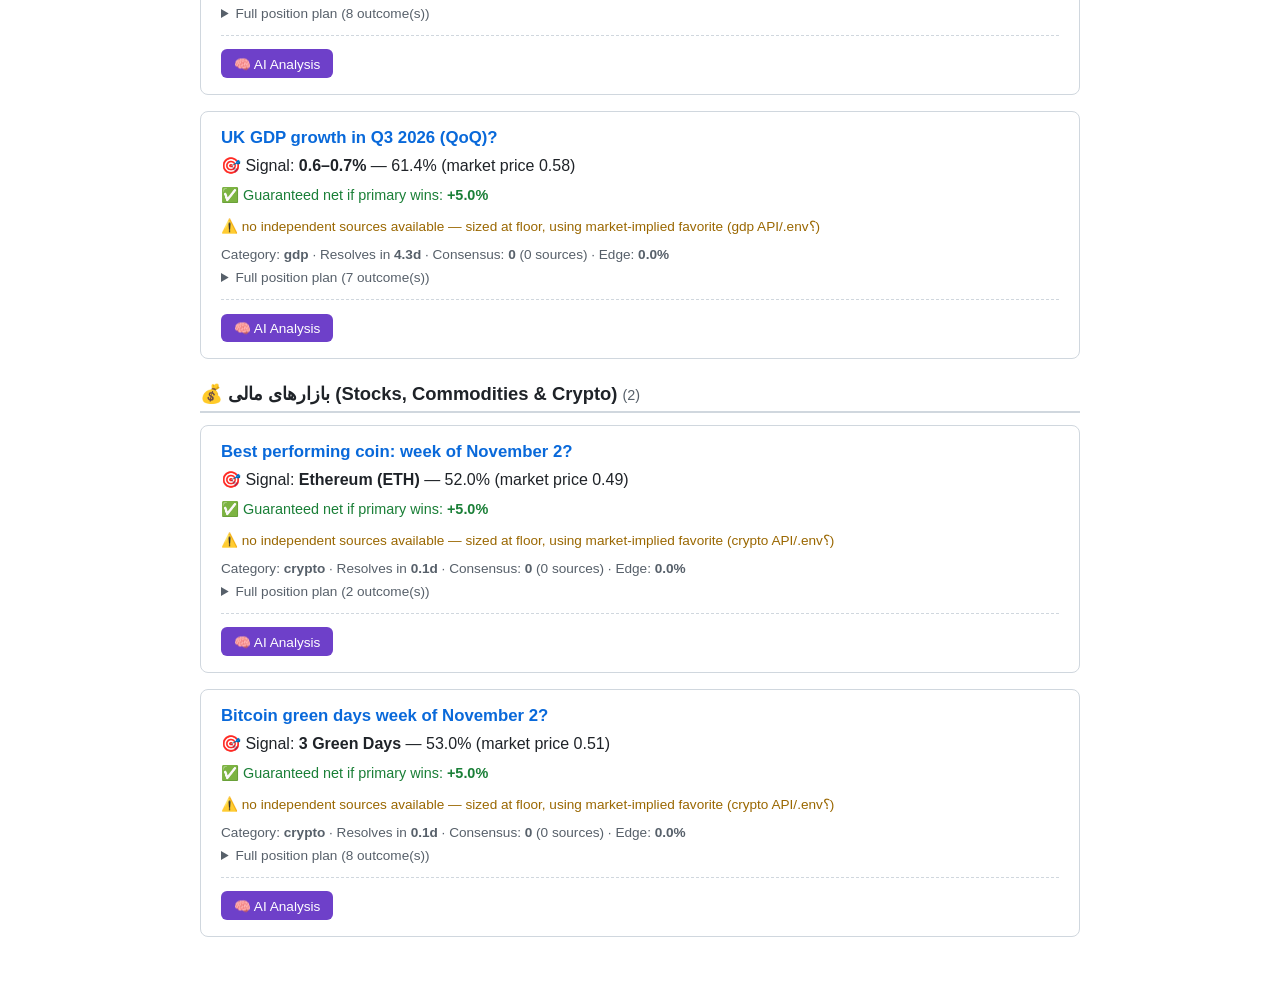
==== commit c994a1dd: "Daily scan: 2026-11-08 21:07 UTC" ====
--- a/docs/index.html
+++ b/docs/index.html
@@ -37,133 +37,40 @@
 </head>
 <body>
 <h1>Polymarket Bot — Latest Scan</h1>
-<p class="generated-at">Generated 2026-11-07 20:52 UTC</p>
-<nav class="section-nav"><button type="button" class="nav-btn active" data-target="all" onclick="filterSection(this)">همه <span class="nav-count">(14)</span></button><button type="button" class="nav-btn" data-target="high_confidence" onclick="filterSection(this)">⭐ احتمال بالا <span class="nav-count">(5)</span></button><button type="button" class="nav-btn" data-target="economy" onclick="filterSection(this)">📊 اقتصادی <span class="nav-count">(7)</span></button><button type="button" class="nav-btn" data-target="markets" onclick="filterSection(this)">💰 بازارهای مالی <span class="nav-count">(2)</span></button></nav>
-<section class="market-section" data-section="high_confidence">
-<h2 class="section-title">⭐ احتمال بالا (Market-Implied) <span class="section-count">(5)</span></h2>
-<article class="market-card">
-<h2><a href="https://polymarket.com/event/new-zealand-legislative-election-winner" target="_blank" rel="noopener">New Zealand legislative election winner?</a><span class="confidence-badge">⭐ 98.6%</span></h2>
-<p class="signal">🎯 Signal: <strong>National Party</strong> — 100.0% (market price 0.99)</p>
-<p class="margin">✅ Guaranteed net if primary wins: <strong>+1.4%</strong></p>
-<p class="warning">⚠️ no independent sources available — sized at floor, using market-implied favorite (RACE_PAGE_MAP در sources/polls.py تنظیم نشده است.)</p>
-<p class="meta">Category: <strong>elections</strong> &middot; Resolves in <strong>0.3d</strong> &middot; Consensus: <strong>0</strong> (0 sources) &middot; Edge: <strong>0.0%</strong></p>
-<details>
-<summary>Full position plan (1 outcome(s))</summary>
-<table>
-<thead><tr><th>Role</th><th>Outcome</th><th>Size</th><th>Mkt price</th></tr></thead>
-<tbody>
-<tr><td style="color:#1a7f37;font-weight:600">Primary</td><td>National Party</td><td>100.0%</td><td>0.99</td></tr>
-</tbody>
-</table>
-</details>
-<hr class="ai-sep">
-<div class="ai-widget"><button type="button" class="ai-btn" data-market="{&quot;market_id&quot;: &quot;2116493&quot;, &quot;question&quot;: &quot;Will National Party win the most seats in the New Zealand House of Representatives in the 2026 New Zealand legislative election?&quot;, &quot;outcomes&quot;: [&quot;Yes&quot;, &quot;No&quot;], &quot;outcome_prices&quot;: [0.986, 0.014], &quot;end_date&quot;: &quot;2026-11-08T04:59:00+00:00&quot;, &quot;category&quot;: &quot;elections&quot;}" onclick="runAiAnalysis(this)">🧠 AI Analysis</button><div class="ai-result" id="ai-result-2116493"></div></div>
-</article>
-<article class="market-card">
-<h2><a href="https://polymarket.com/event/nz-election-national-party-of-seats" target="_blank" rel="noopener">NZ Election: National Party # of seats?</a><span class="confidence-badge">⭐ 99.1%</span></h2>
-<p class="signal">🎯 Signal: <strong>40-44</strong> — 100.0% (market price 0.99)</p>
-<p class="margin">✅ Guaranteed net if primary wins: <strong>+0.9%</strong></p>
-<p class="warning">⚠️ no independent sources available — sized at floor, using market-implied favorite (RACE_PAGE_MAP در sources/polls.py تنظیم نشده است.)</p>
-<p class="meta">Category: <strong>elections</strong> &middot; Resolves in <strong>0.3d</strong> &middot; Consensus: <strong>0</strong> (0 sources) &middot; Edge: <strong>0.0%</strong></p>
-<details>
-<summary>Full position plan (1 outcome(s))</summary>
-<table>
-<thead><tr><th>Role</th><th>Outcome</th><th>Size</th><th>Mkt price</th></tr></thead>
-<tbody>
-<tr><td style="color:#1a7f37;font-weight:600">Primary</td><td>40-44</td><td>100.0%</td><td>0.99</td></tr>
-</tbody>
-</table>
-</details>
-<hr class="ai-sep">
-<div class="ai-widget"><button type="button" class="ai-btn" data-market="{&quot;market_id&quot;: &quot;2116887&quot;, &quot;question&quot;: &quot;Will the National Party win fewer than 25 seats in the New Zealand House of Representatives in the 2026 New Zealand legislative election?&quot;, &quot;outcomes&quot;: [&quot;Yes&quot;, &quot;No&quot;], &quot;outcome_prices&quot;: [0.0005, 0.9995], &quot;end_date&quot;: &quot;2026-11-08T04:59:00+00:00&quot;, &quot;category&quot;: &quot;elections&quot;}" onclick="runAiAnalysis(this)">🧠 AI Analysis</button><div class="ai-result" id="ai-result-2116887"></div></div>
-</article>
-<article class="market-card">
-<h2><a href="https://polymarket.com/event/nz-election-labour-party-of-seats" target="_blank" rel="noopener">NZ Election: Labour Party # of seats?</a><span class="confidence-badge">⭐ 98.7%</span></h2>
-<p class="signal">🎯 Signal: <strong>35-39</strong> — 100.0% (market price 0.99)</p>
-<p class="margin">✅ Guaranteed net if primary wins: <strong>+1.3%</strong></p>
-<p class="warning">⚠️ no independent sources available — sized at floor, using market-implied favorite (RACE_PAGE_MAP در sources/polls.py تنظیم نشده است.)</p>
-<p class="meta">Category: <strong>elections</strong> &middot; Resolves in <strong>0.3d</strong> &middot; Consensus: <strong>0</strong> (0 sources) &middot; Edge: <strong>0.0%</strong></p>
-<details>
-<summary>Full position plan (1 outcome(s))</summary>
-<table>
-<thead><tr><th>Role</th><th>Outcome</th><th>Size</th><th>Mkt price</th></tr></thead>
-<tbody>
-<tr><td style="color:#1a7f37;font-weight:600">Primary</td><td>35-39</td><td>100.0%</td><td>0.99</td></tr>
-</tbody>
-</table>
-</details>
-<hr class="ai-sep">
-<div class="ai-widget"><button type="button" class="ai-btn" data-market="{&quot;market_id&quot;: &quot;2116907&quot;, &quot;question&quot;: &quot;Will the Labour Party win fewer than 30 seats in the New Zealand House of Representatives in the 2026 New Zealand legislative election?&quot;, &quot;outcomes&quot;: [&quot;Yes&quot;, &quot;No&quot;], &quot;outcome_prices&quot;: [0.0005, 0.9995], &quot;end_date&quot;: &quot;2026-11-08T04:59:00+00:00&quot;, &quot;category&quot;: &quot;elections&quot;}" onclick="runAiAnalysis(this)">🧠 AI Analysis</button><div class="ai-result" id="ai-result-2116907"></div></div>
-</article>
-<article class="market-card">
-<h2><a href="https://polymarket.com/event/new-zealand-election-3rd-place" target="_blank" rel="noopener">New Zealand Election: 3rd Place</a><span class="confidence-badge">⭐ 98.9%</span></h2>
-<p class="signal">🎯 Signal: <strong>Green Party</strong> — 100.0% (market price 0.99)</p>
-<p class="margin">✅ Guaranteed net if primary wins: <strong>+1.2%</strong></p>
-<p class="warning">⚠️ no independent sources available — sized at floor, using market-implied favorite (RACE_PAGE_MAP در sources/polls.py تنظیم نشده است.)</p>
-<p class="meta">Category: <strong>elections</strong> &middot; Resolves in <strong>0.3d</strong> &middot; Consensus: <strong>0</strong> (0 sources) &middot; Edge: <strong>0.0%</strong></p>
-<details>
-<summary>Full position plan (1 outcome(s))</summary>
-<table>
-<thead><tr><th>Role</th><th>Outcome</th><th>Size</th><th>Mkt price</th></tr></thead>
-<tbody>
-<tr><td style="color:#1a7f37;font-weight:600">Primary</td><td>Green Party</td><td>100.0%</td><td>0.99</td></tr>
-</tbody>
-</table>
-</details>
-<hr class="ai-sep">
-<div class="ai-widget"><button type="button" class="ai-btn" data-market="{&quot;market_id&quot;: &quot;2117402&quot;, &quot;question&quot;: &quot;Will National Party win the third-most seats in the New Zealand House of Representatives in the 2026 New Zealand legislative election?&quot;, &quot;outcomes&quot;: [&quot;Yes&quot;, &quot;No&quot;], &quot;outcome_prices&quot;: [0.0005, 0.9995], &quot;end_date&quot;: &quot;2026-11-08T04:59:00+00:00&quot;, &quot;category&quot;: &quot;elections&quot;}" onclick="runAiAnalysis(this)">🧠 AI Analysis</button><div class="ai-result" id="ai-result-2117402"></div></div>
-</article>
-<article class="market-card">
-<h2><a href="https://polymarket.com/event/new-zealand-election-2nd-place-393" target="_blank" rel="noopener">New Zealand Election: 2nd Place</a><span class="confidence-badge">⭐ 99.2%</span></h2>
-<p class="signal">🎯 Signal: <strong>Labour Party</strong> — 100.0% (market price 0.99)</p>
-<p class="margin">✅ Guaranteed net if primary wins: <strong>+0.9%</strong></p>
-<p class="warning">⚠️ no independent sources available — sized at floor, using market-implied favorite (RACE_PAGE_MAP در sources/polls.py تنظیم نشده است.)</p>
-<p class="meta">Category: <strong>elections</strong> &middot; Resolves in <strong>0.3d</strong> &middot; Consensus: <strong>0</strong> (0 sources) &middot; Edge: <strong>0.0%</strong></p>
-<details>
-<summary>Full position plan (1 outcome(s))</summary>
-<table>
-<thead><tr><th>Role</th><th>Outcome</th><th>Size</th><th>Mkt price</th></tr></thead>
-<tbody>
-<tr><td style="color:#1a7f37;font-weight:600">Primary</td><td>Labour Party</td><td>100.0%</td><td>0.99</td></tr>
-</tbody>
-</table>
-</details>
-<hr class="ai-sep">
-<div class="ai-widget"><button type="button" class="ai-btn" data-market="{&quot;market_id&quot;: &quot;2118144&quot;, &quot;question&quot;: &quot;Will National Party win the second-most seats in the New Zealand House of Representatives in the 2026 New Zealand legislative election?&quot;, &quot;outcomes&quot;: [&quot;Yes&quot;, &quot;No&quot;], &quot;outcome_prices&quot;: [0.0035, 0.9965], &quot;end_date&quot;: &quot;2026-11-08T04:59:00+00:00&quot;, &quot;category&quot;: &quot;elections&quot;}" onclick="runAiAnalysis(this)">🧠 AI Analysis</button><div class="ai-result" id="ai-result-2118144"></div></div>
-</article>
-</section>
+<p class="generated-at">Generated 2026-11-08 21:07 UTC</p>
+<nav class="section-nav"><button type="button" class="nav-btn active" data-target="all" onclick="filterSection(this)">همه <span class="nav-count">(9)</span></button><button type="button" class="nav-btn" data-target="economy" onclick="filterSection(this)">📊 اقتصادی <span class="nav-count">(7)</span></button><button type="button" class="nav-btn" data-target="markets" onclick="filterSection(this)">💰 بازارهای مالی <span class="nav-count">(2)</span></button></nav>
 <section class="market-section" data-section="economy">
 <h2 class="section-title">📊 اقتصاد و بانک‌های مرکزی (Economy & Central Banks) <span class="section-count">(7)</span></h2>
 <article class="market-card">
 <h2><a href="https://polymarket.com/event/october-inflation-china-annual" target="_blank" rel="noopener">October Inflation China - Annual</a></h2>
-<p class="signal">🎯 Signal: <strong>0.7% to 0.8%</strong> — 50.4% (market price 0.48)</p>
+<p class="signal">🎯 Signal: <strong>0.7% to 0.8%</strong> — 48.8% (market price 0.47)</p>
 <p class="margin">✅ Guaranteed net if primary wins: <strong>+5.0%</strong></p>
 <p class="warning">⚠️ no independent sources available — sized at floor, using market-implied favorite (cpi API/.env؟)</p>
-<p class="meta">Category: <strong>cpi</strong> &middot; Resolves in <strong>2.1d</strong> &middot; Consensus: <strong>0</strong> (0 sources) &middot; Edge: <strong>0.0%</strong></p>
+<p class="meta">Category: <strong>cpi</strong> &middot; Resolves in <strong>1.1d</strong> &middot; Consensus: <strong>0</strong> (0 sources) &middot; Edge: <strong>0.0%</strong></p>
 <details>
 <summary>Full position plan (5 outcome(s))</summary>
 <table>
 <thead><tr><th>Role</th><th>Outcome</th><th>Size</th><th>Mkt price</th></tr></thead>
 <tbody>
-<tr><td style="color:#1a7f37;font-weight:600">Primary</td><td>0.7% to 0.8%</td><td>50.4%</td><td>0.48</td></tr><tr><td style="color:#0969da;font-weight:600">Secondary</td><td>0.9% to 1.0%</td><td>23.6%</td><td>0.34</td></tr><tr><td style="color:#0969da;font-weight:600">Secondary</td><td>≤0.6%</td><td>6.1%</td><td>0.09</td></tr><tr><td style="color:#9a6700;font-weight:600">Hedge</td><td>1.1% to 1.2%</td><td>19.5%</td><td>0.03</td></tr><tr><td style="color:#9a6700;font-weight:600">Hedge</td><td>1.3%+</td><td>0.3%</td><td>0.00</td></tr>
-</tbody>
-</table>
-</details>
-<hr class="ai-sep">
-<div class="ai-widget"><button type="button" class="ai-btn" data-market="{&quot;market_id&quot;: &quot;5734060&quot;, &quot;question&quot;: &quot;Will China\u2019s CPI increase by \u22640.6% over the 12 month period ending in October 2026?&quot;, &quot;outcomes&quot;: [&quot;Yes&quot;, &quot;No&quot;], &quot;outcome_prices&quot;: [0.0895, 0.9105], &quot;end_date&quot;: &quot;2026-11-09T23:59:00+00:00&quot;, &quot;category&quot;: &quot;cpi&quot;}" onclick="runAiAnalysis(this)">🧠 AI Analysis</button><div class="ai-result" id="ai-result-5734060"></div></div>
+<tr><td style="color:#1a7f37;font-weight:600">Primary</td><td>0.7% to 0.8%</td><td>48.8%</td><td>0.47</td></tr><tr><td style="color:#0969da;font-weight:600">Secondary</td><td>0.9% to 1.0%</td><td>21.4%</td><td>0.35</td></tr><tr><td style="color:#0969da;font-weight:600">Secondary</td><td>≤0.6%</td><td>9.3%</td><td>0.15</td></tr><tr><td style="color:#9a6700;font-weight:600">Hedge</td><td>1.1% to 1.2%</td><td>19.1%</td><td>0.01</td></tr><tr><td style="color:#9a6700;font-weight:600">Hedge</td><td>1.3%+</td><td>1.4%</td><td>0.00</td></tr>
+</tbody>
+</table>
+</details>
+<hr class="ai-sep">
+<div class="ai-widget"><button type="button" class="ai-btn" data-market="{&quot;market_id&quot;: &quot;5734060&quot;, &quot;question&quot;: &quot;Will China\u2019s CPI increase by \u22640.6% over the 12 month period ending in October 2026?&quot;, &quot;outcomes&quot;: [&quot;Yes&quot;, &quot;No&quot;], &quot;outcome_prices&quot;: [0.1545, 0.8455], &quot;end_date&quot;: &quot;2026-11-09T23:59:00+00:00&quot;, &quot;category&quot;: &quot;cpi&quot;}" onclick="runAiAnalysis(this)">🧠 AI Analysis</button><div class="ai-result" id="ai-result-5734060"></div></div>
 </article>
 <article class="market-card">
 <h2><a href="https://polymarket.com/event/october-inflation-us-annual" target="_blank" rel="noopener">October Inflation US - Annual</a></h2>
-<p class="signal">🎯 Signal: <strong>3.7%</strong> — 92.4% (market price 0.88)</p>
+<p class="signal">🎯 Signal: <strong>3.7%</strong> — 92.9% (market price 0.89)</p>
 <p class="margin">✅ Guaranteed net if primary wins: <strong>+5.0%</strong></p>
 
-<p class="meta">Category: <strong>cpi</strong> &middot; Resolves in <strong>3.3d</strong> &middot; Consensus: <strong>100</strong> (1 sources) &middot; Edge: <strong>88.0%</strong></p>
+<p class="meta">Category: <strong>cpi</strong> &middot; Resolves in <strong>2.3d</strong> &middot; Consensus: <strong>100</strong> (1 sources) &middot; Edge: <strong>88.5%</strong></p>
 <details>
 <summary>Full position plan (12 outcome(s))</summary>
 <table>
 <thead><tr><th>Role</th><th>Outcome</th><th>Size</th><th>Mkt price</th></tr></thead>
 <tbody>
-<tr><td style="color:#1a7f37;font-weight:600">Primary</td><td>3.7%</td><td>92.4%</td><td>0.88</td></tr><tr><td style="color:#0969da;font-weight:600">Secondary</td><td>3.8%</td><td>4.6%</td><td>0.05</td></tr><tr><td style="color:#9a6700;font-weight:600">Hedge</td><td>≤3.2%</td><td>0.1%</td><td>0.00</td></tr><tr><td style="color:#9a6700;font-weight:600">Hedge</td><td>3.3%</td><td>0.1%</td><td>0.00</td></tr><tr><td style="color:#9a6700;font-weight:600">Hedge</td><td>3.4%</td><td>0.1%</td><td>0.00</td></tr><tr><td style="color:#9a6700;font-weight:600">Hedge</td><td>3.5%</td><td>0.1%</td><td>0.00</td></tr><tr><td style="color:#9a6700;font-weight:600">Hedge</td><td>3.6%</td><td>1.7%</td><td>0.04</td></tr><tr><td style="color:#9a6700;font-weight:600">Hedge</td><td>3.9%</td><td>0.6%</td><td>0.01</td></tr><tr><td style="color:#9a6700;font-weight:600">Hedge</td><td>4.0%</td><td>0.3%</td><td>0.01</td></tr><tr><td style="color:#9a6700;font-weight:600">Hedge</td><td>4.1%</td><td>0.1%</td><td>0.00</td></tr><tr><td style="color:#9a6700;font-weight:600">Hedge</td><td>4.2%</td><td>0.1%</td><td>0.00</td></tr><tr><td style="color:#9a6700;font-weight:600">Hedge</td><td>≥4.3%</td><td>0.1%</td><td>0.00</td></tr>
+<tr><td style="color:#1a7f37;font-weight:600">Primary</td><td>3.7%</td><td>92.9%</td><td>0.89</td></tr><tr><td style="color:#0969da;font-weight:600">Secondary</td><td>3.8%</td><td>4.2%</td><td>0.04</td></tr><tr><td style="color:#9a6700;font-weight:600">Hedge</td><td>≤3.2%</td><td>0.1%</td><td>0.00</td></tr><tr><td style="color:#9a6700;font-weight:600">Hedge</td><td>3.3%</td><td>0.1%</td><td>0.00</td></tr><tr><td style="color:#9a6700;font-weight:600">Hedge</td><td>3.4%</td><td>0.1%</td><td>0.00</td></tr><tr><td style="color:#9a6700;font-weight:600">Hedge</td><td>3.5%</td><td>0.1%</td><td>0.00</td></tr><tr><td style="color:#9a6700;font-weight:600">Hedge</td><td>3.6%</td><td>1.7%</td><td>0.04</td></tr><tr><td style="color:#9a6700;font-weight:600">Hedge</td><td>3.9%</td><td>0.4%</td><td>0.01</td></tr><tr><td style="color:#9a6700;font-weight:600">Hedge</td><td>4.0%</td><td>0.3%</td><td>0.01</td></tr><tr><td style="color:#9a6700;font-weight:600">Hedge</td><td>4.1%</td><td>0.1%</td><td>0.00</td></tr><tr><td style="color:#9a6700;font-weight:600">Hedge</td><td>4.2%</td><td>0.1%</td><td>0.00</td></tr><tr><td style="color:#9a6700;font-weight:600">Hedge</td><td>≥4.3%</td><td>0.1%</td><td>0.00</td></tr>
 </tbody>
 </table>
 </details>
@@ -172,16 +79,16 @@
 </article>
 <article class="market-card">
 <h2><a href="https://polymarket.com/event/october-inflation-us-monthly" target="_blank" rel="noopener">October Inflation US - Monthly</a></h2>
-<p class="signal">🎯 Signal: <strong>0.3%</strong> — 45.1% (market price 0.43)</p>
+<p class="signal">🎯 Signal: <strong>0.3%</strong> — 45.7% (market price 0.43)</p>
 <p class="margin">✅ Guaranteed net if primary wins: <strong>+5.0%</strong></p>
 <p class="warning">⚠️ no independent sources available — sized at floor, using market-implied favorite (cpi API/.env؟)</p>
-<p class="meta">Category: <strong>cpi</strong> &middot; Resolves in <strong>3.3d</strong> &middot; Consensus: <strong>0</strong> (0 sources) &middot; Edge: <strong>0.0%</strong></p>
+<p class="meta">Category: <strong>cpi</strong> &middot; Resolves in <strong>2.3d</strong> &middot; Consensus: <strong>0</strong> (0 sources) &middot; Edge: <strong>0.0%</strong></p>
 <details>
 <summary>Full position plan (9 outcome(s))</summary>
 <table>
 <thead><tr><th>Role</th><th>Outcome</th><th>Size</th><th>Mkt price</th></tr></thead>
 <tbody>
-<tr><td style="color:#1a7f37;font-weight:600">Primary</td><td>0.3%</td><td>45.1%</td><td>0.43</td></tr><tr><td style="color:#0969da;font-weight:600">Secondary</td><td>0.2%</td><td>23.1%</td><td>0.35</td></tr><tr><td style="color:#0969da;font-weight:600">Secondary</td><td>0.4%</td><td>5.5%</td><td>0.09</td></tr><tr><td style="color:#0969da;font-weight:600">Secondary</td><td>≤0.1%</td><td>4.2%</td><td>0.07</td></tr><tr><td style="color:#9a6700;font-weight:600">Hedge</td><td>0.5%</td><td>17.5%</td><td>0.04</td></tr><tr><td style="color:#9a6700;font-weight:600">Hedge</td><td>0.6%</td><td>2.5%</td><td>0.01</td></tr><tr><td style="color:#9a6700;font-weight:600">Hedge</td><td>0.7%</td><td>0.6%</td><td>0.00</td></tr><tr><td style="color:#9a6700;font-weight:600">Hedge</td><td>0.8%</td><td>0.6%</td><td>0.00</td></tr><tr><td style="color:#9a6700;font-weight:600">Hedge</td><td>≥0.9%</td><td>0.6%</td><td>0.00</td></tr>
+<tr><td style="color:#1a7f37;font-weight:600">Primary</td><td>0.3%</td><td>45.7%</td><td>0.43</td></tr><tr><td style="color:#0969da;font-weight:600">Secondary</td><td>0.2%</td><td>26.9%</td><td>0.40</td></tr><tr><td style="color:#0969da;font-weight:600">Secondary</td><td>0.4%</td><td>5.7%</td><td>0.09</td></tr><tr><td style="color:#9a6700;font-weight:600">Hedge</td><td>≤0.1%</td><td>14.5%</td><td>0.07</td></tr><tr><td style="color:#9a6700;font-weight:600">Hedge</td><td>0.5%</td><td>5.2%</td><td>0.02</td></tr><tr><td style="color:#9a6700;font-weight:600">Hedge</td><td>0.6%</td><td>1.0%</td><td>0.00</td></tr><tr><td style="color:#9a6700;font-weight:600">Hedge</td><td>0.7%</td><td>0.3%</td><td>0.00</td></tr><tr><td style="color:#9a6700;font-weight:600">Hedge</td><td>0.8%</td><td>0.3%</td><td>0.00</td></tr><tr><td style="color:#9a6700;font-weight:600">Hedge</td><td>≥0.9%</td><td>0.3%</td><td>0.00</td></tr>
 </tbody>
 </table>
 </details>
@@ -190,34 +97,34 @@
 </article>
 <article class="market-card">
 <h2><a href="https://polymarket.com/event/core-cpi-mom-october-2026" target="_blank" rel="noopener">Core CPI MoM - October 2026</a></h2>
-<p class="signal">🎯 Signal: <strong>0.2%</strong> — 69.8% (market price 0.49)</p>
+<p class="signal">🎯 Signal: <strong>0.2%</strong> — 69.0% (market price 0.47)</p>
 <p class="margin">✅ Guaranteed net if primary wins: <strong>+5.0%</strong></p>
 
-<p class="meta">Category: <strong>cpi</strong> &middot; Resolves in <strong>3.3d</strong> &middot; Consensus: <strong>100</strong> (1 sources) &middot; Edge: <strong>49.5%</strong></p>
+<p class="meta">Category: <strong>cpi</strong> &middot; Resolves in <strong>2.3d</strong> &middot; Consensus: <strong>100</strong> (1 sources) &middot; Edge: <strong>47.0%</strong></p>
 <details>
 <summary>Full position plan (7 outcome(s))</summary>
 <table>
 <thead><tr><th>Role</th><th>Outcome</th><th>Size</th><th>Mkt price</th></tr></thead>
 <tbody>
-<tr><td style="color:#1a7f37;font-weight:600">Primary</td><td>0.2%</td><td>69.8%</td><td>0.49</td></tr><tr><td style="color:#0969da;font-weight:600">Secondary</td><td>0.3%</td><td>13.6%</td><td>0.30</td></tr><tr><td style="color:#0969da;font-weight:600">Secondary</td><td>0.1%</td><td>4.5%</td><td>0.10</td></tr><tr><td style="color:#9a6700;font-weight:600">Hedge</td><td>≤0.0%</td><td>1.6%</td><td>0.01</td></tr><tr><td style="color:#9a6700;font-weight:600">Hedge</td><td>0.4%</td><td>9.0%</td><td>0.06</td></tr><tr><td style="color:#9a6700;font-weight:600">Hedge</td><td>0.5%</td><td>1.1%</td><td>0.01</td></tr><tr><td style="color:#9a6700;font-weight:600">Hedge</td><td>0.6%+</td><td>0.3%</td><td>0.00</td></tr>
-</tbody>
-</table>
-</details>
-<hr class="ai-sep">
-<div class="ai-widget"><button type="button" class="ai-btn" data-market="{&quot;market_id&quot;: &quot;5699269&quot;, &quot;question&quot;: &quot;Will Core CPI MoM be 0.0% or less in October?&quot;, &quot;outcomes&quot;: [&quot;Yes&quot;, &quot;No&quot;], &quot;outcome_prices&quot;: [0.0095, 0.9905], &quot;end_date&quot;: &quot;2026-11-11T04:59:00+00:00&quot;, &quot;category&quot;: &quot;cpi&quot;}" onclick="runAiAnalysis(this)">🧠 AI Analysis</button><div class="ai-result" id="ai-result-5699269"></div></div>
+<tr><td style="color:#1a7f37;font-weight:600">Primary</td><td>0.2%</td><td>69.0%</td><td>0.47</td></tr><tr><td style="color:#0969da;font-weight:600">Secondary</td><td>0.3%</td><td>13.1%</td><td>0.34</td></tr><tr><td style="color:#0969da;font-weight:600">Secondary</td><td>0.4%</td><td>3.1%</td><td>0.08</td></tr><tr><td style="color:#0969da;font-weight:600">Secondary</td><td>0.1%</td><td>2.5%</td><td>0.07</td></tr><tr><td style="color:#9a6700;font-weight:600">Hedge</td><td>≤0.0%</td><td>7.4%</td><td>0.01</td></tr><tr><td style="color:#9a6700;font-weight:600">Hedge</td><td>0.5%</td><td>3.8%</td><td>0.01</td></tr><tr><td style="color:#9a6700;font-weight:600">Hedge</td><td>0.6%+</td><td>1.2%</td><td>0.00</td></tr>
+</tbody>
+</table>
+</details>
+<hr class="ai-sep">
+<div class="ai-widget"><button type="button" class="ai-btn" data-market="{&quot;market_id&quot;: &quot;5699269&quot;, &quot;question&quot;: &quot;Will Core CPI MoM be 0.0% or less in October?&quot;, &quot;outcomes&quot;: [&quot;Yes&quot;, &quot;No&quot;], &quot;outcome_prices&quot;: [0.0125, 0.9875], &quot;end_date&quot;: &quot;2026-11-11T04:59:00+00:00&quot;, &quot;category&quot;: &quot;cpi&quot;}" onclick="runAiAnalysis(this)">🧠 AI Analysis</button><div class="ai-result" id="ai-result-5699269"></div></div>
 </article>
 <article class="market-card">
 <h2><a href="https://polymarket.com/event/core-cpi-yoy-october-2026" target="_blank" rel="noopener">Core CPI YoY - October 2026</a></h2>
-<p class="signal">🎯 Signal: <strong>2.6%</strong> — 89.2% (market price 0.85)</p>
+<p class="signal">🎯 Signal: <strong>2.6%</strong> — 90.8% (market price 0.86)</p>
 <p class="margin">✅ Guaranteed net if primary wins: <strong>+5.0%</strong></p>
 
-<p class="meta">Category: <strong>cpi</strong> &middot; Resolves in <strong>3.3d</strong> &middot; Consensus: <strong>100</strong> (1 sources) &middot; Edge: <strong>85.0%</strong></p>
+<p class="meta">Category: <strong>cpi</strong> &middot; Resolves in <strong>2.3d</strong> &middot; Consensus: <strong>100</strong> (1 sources) &middot; Edge: <strong>86.5%</strong></p>
 <details>
 <summary>Full position plan (10 outcome(s))</summary>
 <table>
 <thead><tr><th>Role</th><th>Outcome</th><th>Size</th><th>Mkt price</th></tr></thead>
 <tbody>
-<tr><td style="color:#1a7f37;font-weight:600">Primary</td><td>2.6%</td><td>89.2%</td><td>0.85</td></tr><tr><td style="color:#0969da;font-weight:600">Secondary</td><td>2.7%</td><td>6.5%</td><td>0.07</td></tr><tr><td style="color:#9a6700;font-weight:600">Hedge</td><td>≤2.2%</td><td>0.1%</td><td>0.00</td></tr><tr><td style="color:#9a6700;font-weight:600">Hedge</td><td>2.3%</td><td>0.2%</td><td>0.00</td></tr><tr><td style="color:#9a6700;font-weight:600">Hedge</td><td>2.4%</td><td>0.5%</td><td>0.01</td></tr><tr><td style="color:#9a6700;font-weight:600">Hedge</td><td>2.5%</td><td>2.9%</td><td>0.04</td></tr><tr><td style="color:#9a6700;font-weight:600">Hedge</td><td>2.8%</td><td>0.2%</td><td>0.00</td></tr><tr><td style="color:#9a6700;font-weight:600">Hedge</td><td>2.9%</td><td>0.2%</td><td>0.00</td></tr><tr><td style="color:#9a6700;font-weight:600">Hedge</td><td>3.0%</td><td>0.1%</td><td>0.00</td></tr><tr><td style="color:#9a6700;font-weight:600">Hedge</td><td>≥3.1%</td><td>0.1%</td><td>0.00</td></tr>
+<tr><td style="color:#1a7f37;font-weight:600">Primary</td><td>2.6%</td><td>90.8%</td><td>0.86</td></tr><tr><td style="color:#0969da;font-weight:600">Secondary</td><td>2.5%</td><td>5.5%</td><td>0.09</td></tr><tr><td style="color:#9a6700;font-weight:600">Hedge</td><td>≤2.2%</td><td>0.2%</td><td>0.00</td></tr><tr><td style="color:#9a6700;font-weight:600">Hedge</td><td>2.3%</td><td>0.2%</td><td>0.00</td></tr><tr><td style="color:#9a6700;font-weight:600">Hedge</td><td>2.4%</td><td>0.3%</td><td>0.00</td></tr><tr><td style="color:#9a6700;font-weight:600">Hedge</td><td>2.7%</td><td>2.2%</td><td>0.02</td></tr><tr><td style="color:#9a6700;font-weight:600">Hedge</td><td>2.8%</td><td>0.3%</td><td>0.00</td></tr><tr><td style="color:#9a6700;font-weight:600">Hedge</td><td>2.9%</td><td>0.2%</td><td>0.00</td></tr><tr><td style="color:#9a6700;font-weight:600">Hedge</td><td>3.0%</td><td>0.2%</td><td>0.00</td></tr><tr><td style="color:#9a6700;font-weight:600">Hedge</td><td>≥3.1%</td><td>0.2%</td><td>0.00</td></tr>
 </tbody>
 </table>
 </details>
@@ -226,16 +133,16 @@
 </article>
 <article class="market-card">
 <h2><a href="https://polymarket.com/event/argentina-monthly-inflation-october-2026" target="_blank" rel="noopener">Argentina Monthly Inflation - October</a></h2>
-<p class="signal">🎯 Signal: <strong>1.9 to 2.1%</strong> — 56.2% (market price 0.54)</p>
+<p class="signal">🎯 Signal: <strong>1.9 to 2.1%</strong> — 54.1% (market price 0.52)</p>
 <p class="margin">✅ Guaranteed net if primary wins: <strong>+5.0%</strong></p>
 <p class="warning">⚠️ no independent sources available — sized at floor, using market-implied favorite (cpi API/.env؟)</p>
-<p class="meta">Category: <strong>cpi</strong> &middot; Resolves in <strong>4.9d</strong> &middot; Consensus: <strong>0</strong> (0 sources) &middot; Edge: <strong>0.0%</strong></p>
+<p class="meta">Category: <strong>cpi</strong> &middot; Resolves in <strong>3.9d</strong> &middot; Consensus: <strong>0</strong> (0 sources) &middot; Edge: <strong>0.0%</strong></p>
 <details>
 <summary>Full position plan (8 outcome(s))</summary>
 <table>
 <thead><tr><th>Role</th><th>Outcome</th><th>Size</th><th>Mkt price</th></tr></thead>
 <tbody>
-<tr><td style="color:#1a7f37;font-weight:600">Primary</td><td>1.9 to 2.1%</td><td>56.2%</td><td>0.54</td></tr><tr><td style="color:#0969da;font-weight:600">Secondary</td><td>1.6 to 1.8%</td><td>20.5%</td><td>0.30</td></tr><tr><td style="color:#0969da;font-weight:600">Secondary</td><td>2.2 to 2.4%</td><td>3.4%</td><td>0.05</td></tr><tr><td style="color:#0969da;font-weight:600">Secondary</td><td>1.3 to 1.5%</td><td>2.4%</td><td>0.04</td></tr><tr><td style="color:#9a6700;font-weight:600">Hedge</td><td>≤1.2%</td><td>1.5%</td><td>0.00</td></tr><tr><td style="color:#9a6700;font-weight:600">Hedge</td><td>2.5 to 2.7%</td><td>11.7%</td><td>0.03</td></tr><tr><td style="color:#9a6700;font-weight:600">Hedge</td><td>2.8 to 3.0%</td><td>2.8%</td><td>0.01</td></tr><tr><td style="color:#9a6700;font-weight:600">Hedge</td><td>3.1%+</td><td>1.5%</td><td>0.00</td></tr>
+<tr><td style="color:#1a7f37;font-weight:600">Primary</td><td>1.9 to 2.1%</td><td>54.1%</td><td>0.52</td></tr><tr><td style="color:#0969da;font-weight:600">Secondary</td><td>1.6 to 1.8%</td><td>18.1%</td><td>0.27</td></tr><tr><td style="color:#0969da;font-weight:600">Secondary</td><td>1.3 to 1.5%</td><td>9.5%</td><td>0.14</td></tr><tr><td style="color:#9a6700;font-weight:600">Hedge</td><td>≤1.2%</td><td>0.8%</td><td>0.00</td></tr><tr><td style="color:#9a6700;font-weight:600">Hedge</td><td>2.2 to 2.4%</td><td>9.5%</td><td>0.05</td></tr><tr><td style="color:#9a6700;font-weight:600">Hedge</td><td>2.5 to 2.7%</td><td>5.9%</td><td>0.03</td></tr><tr><td style="color:#9a6700;font-weight:600">Hedge</td><td>2.8 to 3.0%</td><td>1.4%</td><td>0.01</td></tr><tr><td style="color:#9a6700;font-weight:600">Hedge</td><td>3.1%+</td><td>0.8%</td><td>0.00</td></tr>
 </tbody>
 </table>
 </details>
@@ -244,16 +151,16 @@
 </article>
 <article class="market-card">
 <h2><a href="https://polymarket.com/event/uk-gdp-growth-in-q3-2026-qoq-20260813112748100" target="_blank" rel="noopener">UK GDP growth in Q3 2026 (QoQ)?</a></h2>
-<p class="signal">🎯 Signal: <strong>0.6–0.7%</strong> — 57.8% (market price 0.55)</p>
+<p class="signal">🎯 Signal: <strong>0.6–0.7%</strong> — 61.4% (market price 0.58)</p>
 <p class="margin">✅ Guaranteed net if primary wins: <strong>+5.0%</strong></p>
 <p class="warning">⚠️ no independent sources available — sized at floor, using market-implied favorite (gdp API/.env؟)</p>
-<p class="meta">Category: <strong>gdp</strong> &middot; Resolves in <strong>5.3d</strong> &middot; Consensus: <strong>0</strong> (0 sources) &middot; Edge: <strong>0.0%</strong></p>
+<p class="meta">Category: <strong>gdp</strong> &middot; Resolves in <strong>4.3d</strong> &middot; Consensus: <strong>0</strong> (0 sources) &middot; Edge: <strong>0.0%</strong></p>
 <details>
 <summary>Full position plan (7 outcome(s))</summary>
 <table>
 <thead><tr><th>Role</th><th>Outcome</th><th>Size</th><th>Mkt price</th></tr></thead>
 <tbody>
-<tr><td style="color:#1a7f37;font-weight:600">Primary</td><td>0.6–0.7%</td><td>57.8%</td><td>0.55</td></tr><tr><td style="color:#0969da;font-weight:600">Secondary</td><td>0.8–0.9%</td><td>17.4%</td><td>0.30</td></tr><tr><td style="color:#0969da;font-weight:600">Secondary</td><td>0.4–0.5%</td><td>7.9%</td><td>0.14</td></tr><tr><td style="color:#9a6700;font-weight:600">Hedge</td><td>Negative</td><td>0.9%</td><td>0.01</td></tr><tr><td style="color:#9a6700;font-weight:600">Hedge</td><td>0.0–0.1%</td><td>3.8%</td><td>0.02</td></tr><tr><td style="color:#9a6700;font-weight:600">Hedge</td><td>0.2–0.3%</td><td>5.7%</td><td>0.03</td></tr><tr><td style="color:#9a6700;font-weight:600">Hedge</td><td>1.0%+</td><td>6.4%</td><td>0.03</td></tr>
+<tr><td style="color:#1a7f37;font-weight:600">Primary</td><td>0.6–0.7%</td><td>61.4%</td><td>0.58</td></tr><tr><td style="color:#0969da;font-weight:600">Secondary</td><td>0.8–0.9%</td><td>16.1%</td><td>0.28</td></tr><tr><td style="color:#0969da;font-weight:600">Secondary</td><td>0.4–0.5%</td><td>7.1%</td><td>0.12</td></tr><tr><td style="color:#9a6700;font-weight:600">Hedge</td><td>Negative</td><td>4.3%</td><td>0.01</td></tr><tr><td style="color:#9a6700;font-weight:600">Hedge</td><td>0.0–0.1%</td><td>3.0%</td><td>0.00</td></tr><tr><td style="color:#9a6700;font-weight:600">Hedge</td><td>0.2–0.3%</td><td>5.6%</td><td>0.01</td></tr><tr><td style="color:#9a6700;font-weight:600">Hedge</td><td>1.0%+</td><td>2.6%</td><td>0.00</td></tr>
 </tbody>
 </table>
 </details>
@@ -268,7 +175,7 @@
 <p class="signal">🎯 Signal: <strong>Ethereum (ETH)</strong> — 52.0% (market price 0.49)</p>
 <p class="margin">✅ Guaranteed net if primary wins: <strong>+5.0%</strong></p>
 <p class="warning">⚠️ no independent sources available — sized at floor, using market-implied favorite (crypto API/.env؟)</p>
-<p class="meta">Category: <strong>crypto</strong> &middot; Resolves in <strong>1.1d</strong> &middot; Consensus: <strong>0</strong> (0 sources) &middot; Edge: <strong>0.0%</strong></p>
+<p class="meta">Category: <strong>crypto</strong> &middot; Resolves in <strong>0.1d</strong> &middot; Consensus: <strong>0</strong> (0 sources) &middot; Edge: <strong>0.0%</strong></p>
 <details>
 <summary>Full position plan (2 outcome(s))</summary>
 <table>
@@ -283,21 +190,21 @@
 </article>
 <article class="market-card">
 <h2><a href="https://polymarket.com/event/bitcoin-green-days-week-of-november-2-2026" target="_blank" rel="noopener">Bitcoin green days week of November 2?</a></h2>
-<p class="signal">🎯 Signal: <strong>2 Green Days</strong> — 51.5% (market price 0.49)</p>
+<p class="signal">🎯 Signal: <strong>3 Green Days</strong> — 53.0% (market price 0.51)</p>
 <p class="margin">✅ Guaranteed net if primary wins: <strong>+5.0%</strong></p>
 <p class="warning">⚠️ no independent sources available — sized at floor, using market-implied favorite (crypto API/.env؟)</p>
-<p class="meta">Category: <strong>crypto</strong> &middot; Resolves in <strong>1.1d</strong> &middot; Consensus: <strong>0</strong> (0 sources) &middot; Edge: <strong>0.0%</strong></p>
+<p class="meta">Category: <strong>crypto</strong> &middot; Resolves in <strong>0.1d</strong> &middot; Consensus: <strong>0</strong> (0 sources) &middot; Edge: <strong>0.0%</strong></p>
 <details>
 <summary>Full position plan (8 outcome(s))</summary>
 <table>
 <thead><tr><th>Role</th><th>Outcome</th><th>Size</th><th>Mkt price</th></tr></thead>
 <tbody>
-<tr><td style="color:#1a7f37;font-weight:600">Primary</td><td>2 Green Days</td><td>51.5%</td><td>0.49</td></tr><tr><td style="color:#0969da;font-weight:600">Secondary</td><td>3 Green Days</td><td>29.1%</td><td>0.49</td></tr><tr><td style="color:#9a6700;font-weight:600">Hedge</td><td>0 Green Days</td><td>3.3%</td><td>0.46</td></tr><tr><td style="color:#9a6700;font-weight:600">Hedge</td><td>1 Green Days</td><td>3.3%</td><td>0.46</td></tr><tr><td style="color:#9a6700;font-weight:600">Hedge</td><td>4 Green Days</td><td>3.5%</td><td>0.49</td></tr><tr><td style="color:#9a6700;font-weight:600">Hedge</td><td>5 Green Days</td><td>3.2%</td><td>0.45</td></tr><tr><td style="color:#9a6700;font-weight:600">Hedge</td><td>6 Green Days</td><td>3.3%</td><td>0.46</td></tr><tr><td style="color:#9a6700;font-weight:600">Hedge</td><td>7 Green Days</td><td>2.9%</td><td>0.41</td></tr>
-</tbody>
-</table>
-</details>
-<hr class="ai-sep">
-<div class="ai-widget"><button type="button" class="ai-btn" data-market="{&quot;market_id&quot;: &quot;5912662&quot;, &quot;question&quot;: &quot;Will Bitcoin have 0 green days the week of November 2?&quot;, &quot;outcomes&quot;: [&quot;Yes&quot;, &quot;No&quot;], &quot;outcome_prices&quot;: [0.455, 0.545], &quot;end_date&quot;: &quot;2026-11-09T00:00:00+00:00&quot;, &quot;category&quot;: &quot;crypto&quot;}" onclick="runAiAnalysis(this)">🧠 AI Analysis</button><div class="ai-result" id="ai-result-5912662"></div></div>
+<tr><td style="color:#1a7f37;font-weight:600">Primary</td><td>3 Green Days</td><td>53.0%</td><td>0.51</td></tr><tr><td style="color:#0969da;font-weight:600">Secondary</td><td>4 Green Days</td><td>28.2%</td><td>0.51</td></tr><tr><td style="color:#9a6700;font-weight:600">Hedge</td><td>0 Green Days</td><td>3.2%</td><td>0.47</td></tr><tr><td style="color:#9a6700;font-weight:600">Hedge</td><td>1 Green Days</td><td>3.2%</td><td>0.47</td></tr><tr><td style="color:#9a6700;font-weight:600">Hedge</td><td>2 Green Days</td><td>3.1%</td><td>0.45</td></tr><tr><td style="color:#9a6700;font-weight:600">Hedge</td><td>5 Green Days</td><td>3.2%</td><td>0.47</td></tr><tr><td style="color:#9a6700;font-weight:600">Hedge</td><td>6 Green Days</td><td>3.2%</td><td>0.47</td></tr><tr><td style="color:#9a6700;font-weight:600">Hedge</td><td>7 Green Days</td><td>2.8%</td><td>0.41</td></tr>
+</tbody>
+</table>
+</details>
+<hr class="ai-sep">
+<div class="ai-widget"><button type="button" class="ai-btn" data-market="{&quot;market_id&quot;: &quot;5912662&quot;, &quot;question&quot;: &quot;Will Bitcoin have 0 green days the week of November 2?&quot;, &quot;outcomes&quot;: [&quot;Yes&quot;, &quot;No&quot;], &quot;outcome_prices&quot;: [0.47, 0.53], &quot;end_date&quot;: &quot;2026-11-09T00:00:00+00:00&quot;, &quot;category&quot;: &quot;crypto&quot;}" onclick="runAiAnalysis(this)">🧠 AI Analysis</button><div class="ai-result" id="ai-result-5912662"></div></div>
 </article>
 </section>
 <script>
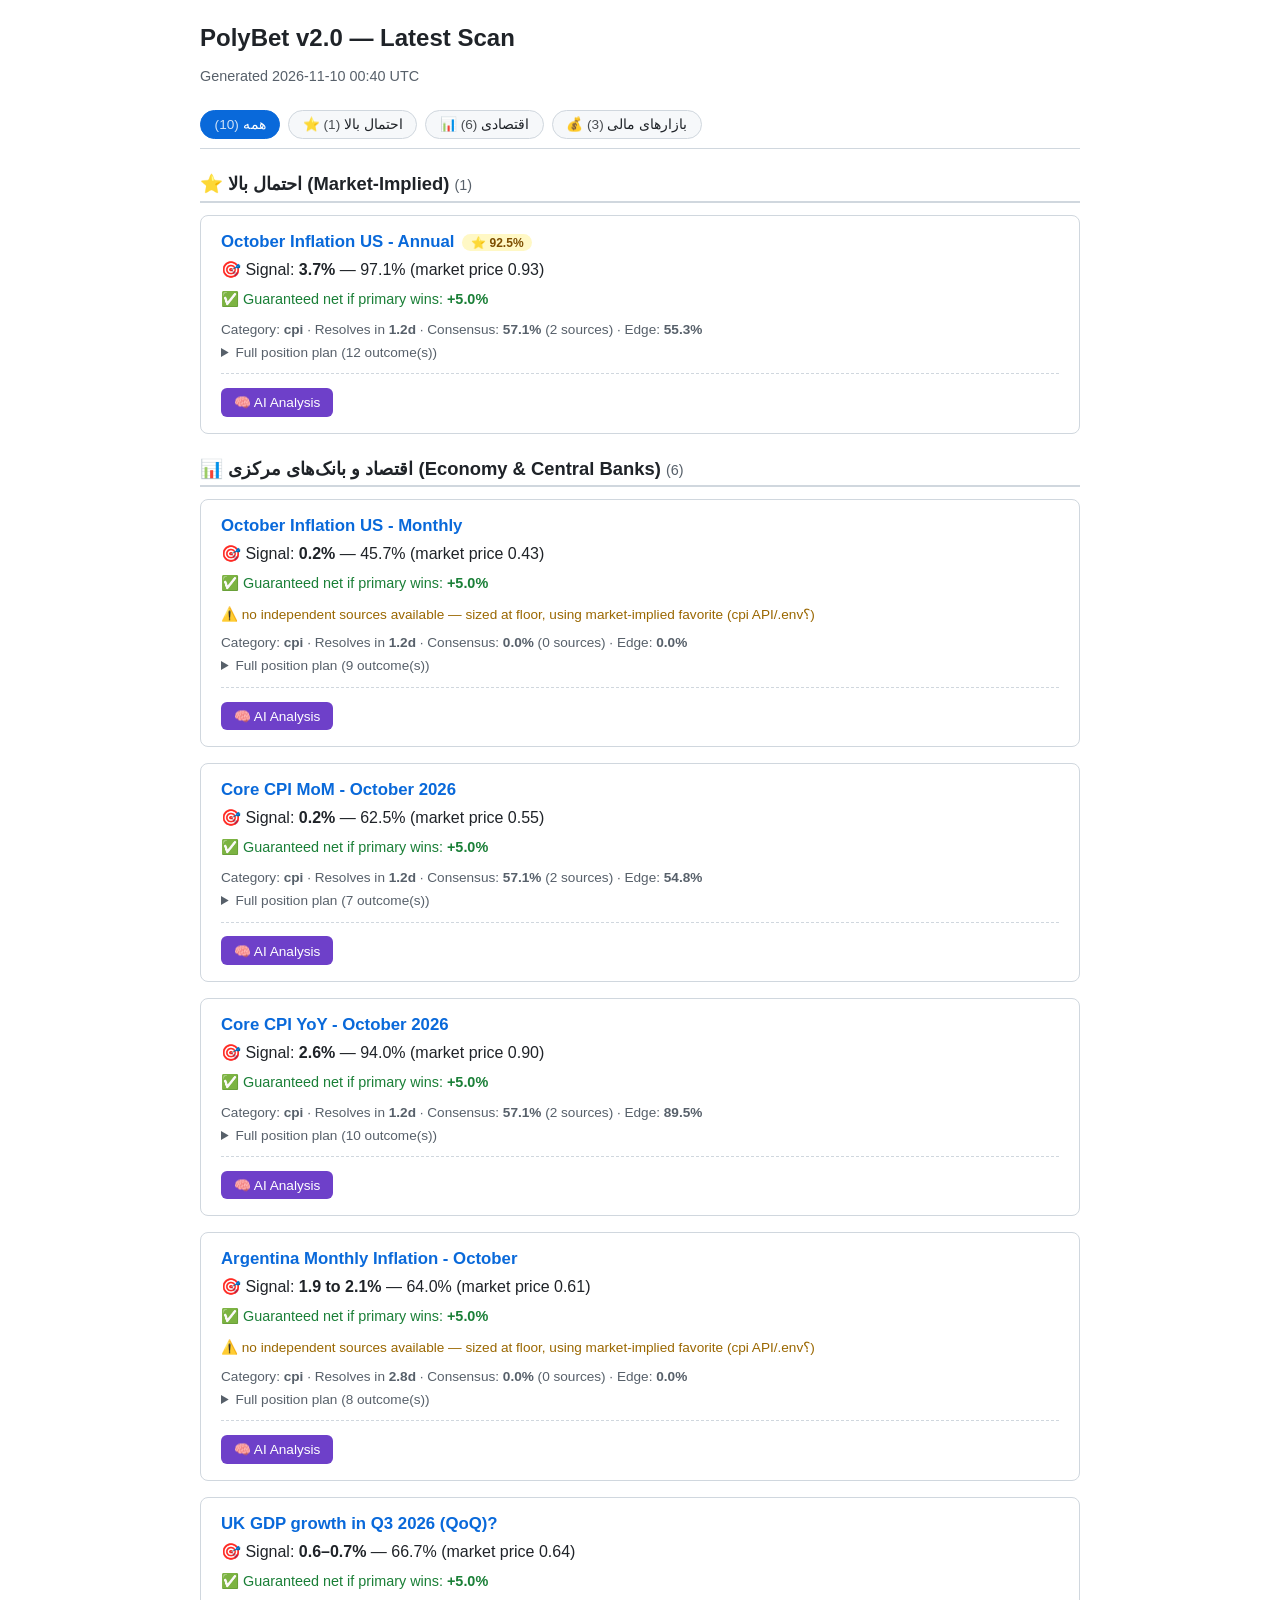
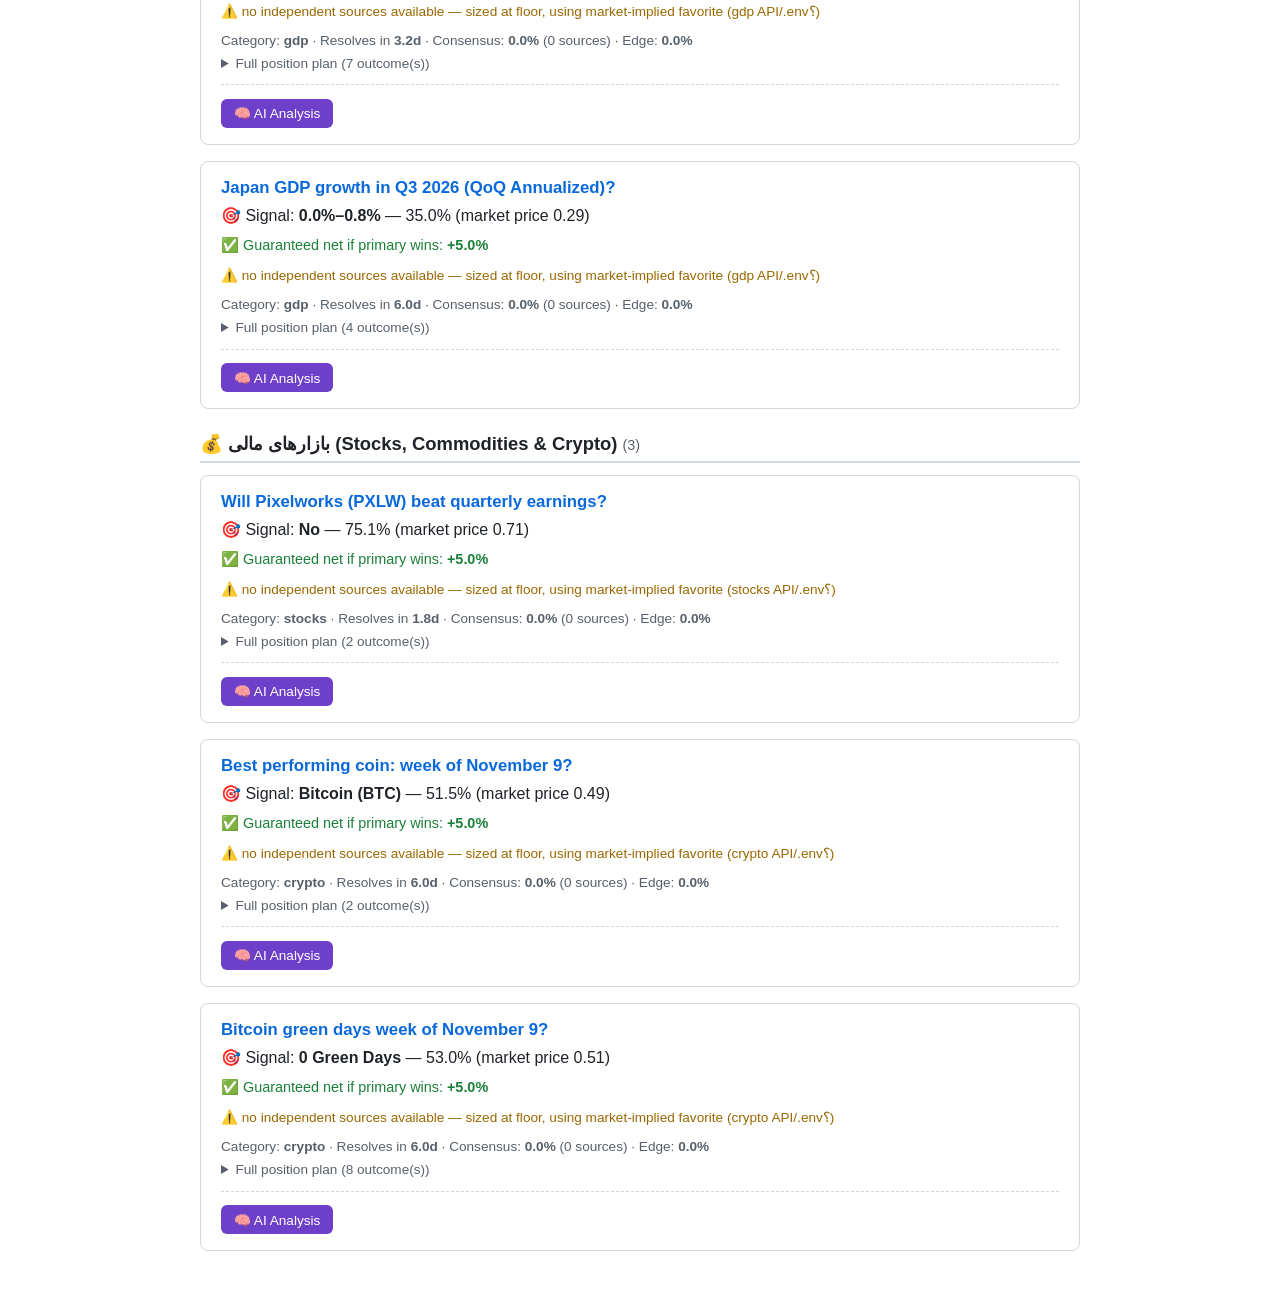
==== commit 36da0753: "Daily scan: 2026-11-10 00:40 UTC" ====
--- a/docs/index.html
+++ b/docs/index.html
@@ -3,7 +3,7 @@
 <head>
 <meta charset="utf-8">
 <meta name="viewport" content="width=device-width, initial-scale=1">
-<title>Polymarket Bot — Latest Scan</title>
+<title>PolyBet v2.0 — Latest Scan</title>
 <style>
 body { font-family: -apple-system, "Segoe UI", Roboto, sans-serif; max-width: 880px; margin: 0 auto; padding: 0 1rem 2rem; color: #1f2328; }
 h1 { font-size: 1.5rem; margin-top: 1.5rem; }
@@ -36,175 +36,196 @@
 </style>
 </head>
 <body>
-<h1>Polymarket Bot — Latest Scan</h1>
-<p class="generated-at">Generated 2026-11-08 21:07 UTC</p>
-<nav class="section-nav"><button type="button" class="nav-btn active" data-target="all" onclick="filterSection(this)">همه <span class="nav-count">(9)</span></button><button type="button" class="nav-btn" data-target="economy" onclick="filterSection(this)">📊 اقتصادی <span class="nav-count">(7)</span></button><button type="button" class="nav-btn" data-target="markets" onclick="filterSection(this)">💰 بازارهای مالی <span class="nav-count">(2)</span></button></nav>
+<h1>PolyBet v2.0 — Latest Scan</h1>
+<p class="generated-at">Generated 2026-11-10 00:40 UTC</p>
+<nav class="section-nav"><button type="button" class="nav-btn active" data-target="all" onclick="filterSection(this)">همه <span class="nav-count">(10)</span></button><button type="button" class="nav-btn" data-target="high_confidence" onclick="filterSection(this)">⭐ احتمال بالا <span class="nav-count">(1)</span></button><button type="button" class="nav-btn" data-target="economy" onclick="filterSection(this)">📊 اقتصادی <span class="nav-count">(6)</span></button><button type="button" class="nav-btn" data-target="markets" onclick="filterSection(this)">💰 بازارهای مالی <span class="nav-count">(3)</span></button></nav>
+<section class="market-section" data-section="high_confidence">
+<h2 class="section-title">⭐ احتمال بالا (Market-Implied) <span class="section-count">(1)</span></h2>
+<article class="market-card">
+<h2><a href="https://polymarket.com/event/october-inflation-us-annual" target="_blank" rel="noopener">October Inflation US - Annual</a><span class="confidence-badge">⭐ 92.5%</span></h2>
+<p class="signal">🎯 Signal: <strong>3.7%</strong> — 97.1% (market price 0.93)</p>
+<p class="margin">✅ Guaranteed net if primary wins: <strong>+5.0%</strong></p>
+
+<p class="meta">Category: <strong>cpi</strong> &middot; Resolves in <strong>1.2d</strong> &middot; Consensus: <strong>57.1%</strong> (2 sources) &middot; Edge: <strong>55.3%</strong></p>
+<details>
+<summary>Full position plan (12 outcome(s))</summary>
+<table>
+<thead><tr><th>Role</th><th>Outcome</th><th>Size</th><th>Mkt price</th><th>Net ROI if wins</th></tr></thead>
+<tbody>
+<tr><td style="color:#1a7f37;font-weight:600">Primary</td><td>3.7%</td><td>97.1%</td><td>0.93</td><td style="color:#1a7f37;font-weight:600">+6.7%</td></tr><tr><td style="color:#9a6700;font-weight:600">Hedge</td><td>≤3.2%</td><td>0.0%</td><td>0.00</td><td style="color:#cf222e;font-weight:600">-84.9%</td></tr><tr><td style="color:#9a6700;font-weight:600">Hedge</td><td>3.3%</td><td>0.0%</td><td>0.00</td><td style="color:#cf222e;font-weight:600">-84.9%</td></tr><tr><td style="color:#9a6700;font-weight:600">Hedge</td><td>3.4%</td><td>0.0%</td><td>0.00</td><td style="color:#cf222e;font-weight:600">-88.3%</td></tr><tr><td style="color:#9a6700;font-weight:600">Hedge</td><td>3.5%</td><td>0.0%</td><td>0.00</td><td style="color:#cf222e;font-weight:600">-84.9%</td></tr><tr><td style="color:#9a6700;font-weight:600">Hedge</td><td>3.6%</td><td>0.4%</td><td>0.03</td><td style="color:#cf222e;font-weight:600">-84.9%</td></tr><tr><td style="color:#9a6700;font-weight:600">Hedge</td><td>3.8%</td><td>0.6%</td><td>0.04</td><td style="color:#cf222e;font-weight:600">-84.9%</td></tr><tr><td style="color:#9a6700;font-weight:600">Hedge</td><td>3.9%</td><td>0.0%</td><td>0.00</td><td style="color:#cf222e;font-weight:600">-78.3%</td></tr><tr><td style="color:#9a6700;font-weight:600">Hedge</td><td>4.0%</td><td>0.1%</td><td>0.00</td><td style="color:#cf222e;font-weight:600">-84.0%</td></tr><tr><td style="color:#9a6700;font-weight:600">Hedge</td><td>4.1%</td><td>0.0%</td><td>0.00</td><td style="color:#cf222e;font-weight:600">-88.3%</td></tr><tr><td style="color:#9a6700;font-weight:600">Hedge</td><td>4.2%</td><td>0.0%</td><td>0.00</td><td style="color:#cf222e;font-weight:600">-88.3%</td></tr><tr><td style="color:#9a6700;font-weight:600">Hedge</td><td>≥4.3%</td><td>0.0%</td><td>0.00</td><td style="color:#cf222e;font-weight:600">-88.3%</td></tr>
+</tbody>
+</table>
+</details>
+<hr class="ai-sep">
+<div class="ai-widget"><button type="button" class="ai-btn" data-market="{&quot;market_id&quot;: &quot;5691083&quot;, &quot;question&quot;: &quot;October Inflation US - Annual&quot;, &quot;outcomes&quot;: [&quot;3.7%&quot;, &quot;\u22643.2%&quot;, &quot;3.3%&quot;, &quot;3.4%&quot;, &quot;3.5%&quot;, &quot;3.6%&quot;, &quot;3.8%&quot;, &quot;3.9%&quot;, &quot;4.0%&quot;, &quot;4.1%&quot;, &quot;4.2%&quot;, &quot;\u22654.3%&quot;], &quot;outcome_prices&quot;: [0.925, 0.0015, 0.0015, 0.001, 0.0015, 0.0315, 0.0425, 0.0005, 0.0035, 0.001, 0.001, 0.001], &quot;end_date&quot;: &quot;2026-11-11T04:59:00+00:00&quot;, &quot;category&quot;: &quot;cpi&quot;}" onclick="runAiAnalysis(this)">🧠 AI Analysis</button><div class="ai-result" id="ai-result-5691083"></div></div>
+</article>
+</section>
 <section class="market-section" data-section="economy">
-<h2 class="section-title">📊 اقتصاد و بانک‌های مرکزی (Economy & Central Banks) <span class="section-count">(7)</span></h2>
-<article class="market-card">
-<h2><a href="https://polymarket.com/event/october-inflation-china-annual" target="_blank" rel="noopener">October Inflation China - Annual</a></h2>
-<p class="signal">🎯 Signal: <strong>0.7% to 0.8%</strong> — 48.8% (market price 0.47)</p>
+<h2 class="section-title">📊 اقتصاد و بانک‌های مرکزی (Economy & Central Banks) <span class="section-count">(6)</span></h2>
+<article class="market-card">
+<h2><a href="https://polymarket.com/event/october-inflation-us-monthly" target="_blank" rel="noopener">October Inflation US - Monthly</a></h2>
+<p class="signal">🎯 Signal: <strong>0.2%</strong> — 45.7% (market price 0.43)</p>
 <p class="margin">✅ Guaranteed net if primary wins: <strong>+5.0%</strong></p>
 <p class="warning">⚠️ no independent sources available — sized at floor, using market-implied favorite (cpi API/.env؟)</p>
-<p class="meta">Category: <strong>cpi</strong> &middot; Resolves in <strong>1.1d</strong> &middot; Consensus: <strong>0</strong> (0 sources) &middot; Edge: <strong>0.0%</strong></p>
-<details>
-<summary>Full position plan (5 outcome(s))</summary>
-<table>
-<thead><tr><th>Role</th><th>Outcome</th><th>Size</th><th>Mkt price</th></tr></thead>
-<tbody>
-<tr><td style="color:#1a7f37;font-weight:600">Primary</td><td>0.7% to 0.8%</td><td>48.8%</td><td>0.47</td></tr><tr><td style="color:#0969da;font-weight:600">Secondary</td><td>0.9% to 1.0%</td><td>21.4%</td><td>0.35</td></tr><tr><td style="color:#0969da;font-weight:600">Secondary</td><td>≤0.6%</td><td>9.3%</td><td>0.15</td></tr><tr><td style="color:#9a6700;font-weight:600">Hedge</td><td>1.1% to 1.2%</td><td>19.1%</td><td>0.01</td></tr><tr><td style="color:#9a6700;font-weight:600">Hedge</td><td>1.3%+</td><td>1.4%</td><td>0.00</td></tr>
-</tbody>
-</table>
-</details>
-<hr class="ai-sep">
-<div class="ai-widget"><button type="button" class="ai-btn" data-market="{&quot;market_id&quot;: &quot;5734060&quot;, &quot;question&quot;: &quot;Will China\u2019s CPI increase by \u22640.6% over the 12 month period ending in October 2026?&quot;, &quot;outcomes&quot;: [&quot;Yes&quot;, &quot;No&quot;], &quot;outcome_prices&quot;: [0.1545, 0.8455], &quot;end_date&quot;: &quot;2026-11-09T23:59:00+00:00&quot;, &quot;category&quot;: &quot;cpi&quot;}" onclick="runAiAnalysis(this)">🧠 AI Analysis</button><div class="ai-result" id="ai-result-5734060"></div></div>
-</article>
-<article class="market-card">
-<h2><a href="https://polymarket.com/event/october-inflation-us-annual" target="_blank" rel="noopener">October Inflation US - Annual</a></h2>
-<p class="signal">🎯 Signal: <strong>3.7%</strong> — 92.9% (market price 0.89)</p>
+<p class="meta">Category: <strong>cpi</strong> &middot; Resolves in <strong>1.2d</strong> &middot; Consensus: <strong>0.0%</strong> (0 sources) &middot; Edge: <strong>0.0%</strong></p>
+<details>
+<summary>Full position plan (9 outcome(s))</summary>
+<table>
+<thead><tr><th>Role</th><th>Outcome</th><th>Size</th><th>Mkt price</th><th>Net ROI if wins</th></tr></thead>
+<tbody>
+<tr><td style="color:#1a7f37;font-weight:600">Primary</td><td>0.2%</td><td>45.7%</td><td>0.43</td><td style="color:#1a7f37;font-weight:600">+5.0%</td></tr><tr><td style="color:#0969da;font-weight:600">Secondary</td><td>0.3%</td><td>27.9%</td><td>0.41</td><td style="color:#cf222e;font-weight:600">-32.8%</td></tr><tr><td style="color:#0969da;font-weight:600">Secondary</td><td>≤0.1%</td><td>4.7%</td><td>0.07</td><td style="color:#cf222e;font-weight:600">-32.8%</td></tr><tr><td style="color:#9a6700;font-weight:600">Hedge</td><td>0.4%</td><td>16.4%</td><td>0.07</td><td style="color:#1a7f37;font-weight:600">+134.9%</td></tr><tr><td style="color:#9a6700;font-weight:600">Hedge</td><td>0.5%</td><td>3.5%</td><td>0.01</td><td style="color:#1a7f37;font-weight:600">+134.7%</td></tr><tr><td style="color:#9a6700;font-weight:600">Hedge</td><td>0.6%</td><td>0.9%</td><td>0.00</td><td style="color:#1a7f37;font-weight:600">+135.0%</td></tr><tr><td style="color:#9a6700;font-weight:600">Hedge</td><td>0.7%</td><td>0.3%</td><td>0.00</td><td style="color:#1a7f37;font-weight:600">+133.4%</td></tr><tr><td style="color:#9a6700;font-weight:600">Hedge</td><td>0.8%</td><td>0.2%</td><td>0.00</td><td style="color:#1a7f37;font-weight:600">+130.0%</td></tr><tr><td style="color:#9a6700;font-weight:600">Hedge</td><td>≥0.9%</td><td>0.2%</td><td>0.00</td><td style="color:#1a7f37;font-weight:600">+130.0%</td></tr>
+</tbody>
+</table>
+</details>
+<hr class="ai-sep">
+<div class="ai-widget"><button type="button" class="ai-btn" data-market="{&quot;market_id&quot;: &quot;5691223&quot;, &quot;question&quot;: &quot;October Inflation US - Monthly&quot;, &quot;outcomes&quot;: [&quot;0.2%&quot;, &quot;0.3%&quot;, &quot;\u22640.1%&quot;, &quot;0.4%&quot;, &quot;0.5%&quot;, &quot;0.6%&quot;, &quot;0.7%&quot;, &quot;0.8%&quot;, &quot;\u22650.9%&quot;], &quot;outcome_prices&quot;: [0.435, 0.415, 0.07, 0.07, 0.015, 0.004, 0.0015, 0.001, 0.001], &quot;end_date&quot;: &quot;2026-11-11T04:59:00+00:00&quot;, &quot;category&quot;: &quot;cpi&quot;}" onclick="runAiAnalysis(this)">🧠 AI Analysis</button><div class="ai-result" id="ai-result-5691223"></div></div>
+</article>
+<article class="market-card">
+<h2><a href="https://polymarket.com/event/core-cpi-mom-october-2026" target="_blank" rel="noopener">Core CPI MoM - October 2026</a></h2>
+<p class="signal">🎯 Signal: <strong>0.2%</strong> — 62.5% (market price 0.55)</p>
 <p class="margin">✅ Guaranteed net if primary wins: <strong>+5.0%</strong></p>
 
-<p class="meta">Category: <strong>cpi</strong> &middot; Resolves in <strong>2.3d</strong> &middot; Consensus: <strong>100</strong> (1 sources) &middot; Edge: <strong>88.5%</strong></p>
-<details>
-<summary>Full position plan (12 outcome(s))</summary>
-<table>
-<thead><tr><th>Role</th><th>Outcome</th><th>Size</th><th>Mkt price</th></tr></thead>
-<tbody>
-<tr><td style="color:#1a7f37;font-weight:600">Primary</td><td>3.7%</td><td>92.9%</td><td>0.89</td></tr><tr><td style="color:#0969da;font-weight:600">Secondary</td><td>3.8%</td><td>4.2%</td><td>0.04</td></tr><tr><td style="color:#9a6700;font-weight:600">Hedge</td><td>≤3.2%</td><td>0.1%</td><td>0.00</td></tr><tr><td style="color:#9a6700;font-weight:600">Hedge</td><td>3.3%</td><td>0.1%</td><td>0.00</td></tr><tr><td style="color:#9a6700;font-weight:600">Hedge</td><td>3.4%</td><td>0.1%</td><td>0.00</td></tr><tr><td style="color:#9a6700;font-weight:600">Hedge</td><td>3.5%</td><td>0.1%</td><td>0.00</td></tr><tr><td style="color:#9a6700;font-weight:600">Hedge</td><td>3.6%</td><td>1.7%</td><td>0.04</td></tr><tr><td style="color:#9a6700;font-weight:600">Hedge</td><td>3.9%</td><td>0.4%</td><td>0.01</td></tr><tr><td style="color:#9a6700;font-weight:600">Hedge</td><td>4.0%</td><td>0.3%</td><td>0.01</td></tr><tr><td style="color:#9a6700;font-weight:600">Hedge</td><td>4.1%</td><td>0.1%</td><td>0.00</td></tr><tr><td style="color:#9a6700;font-weight:600">Hedge</td><td>4.2%</td><td>0.1%</td><td>0.00</td></tr><tr><td style="color:#9a6700;font-weight:600">Hedge</td><td>≥4.3%</td><td>0.1%</td><td>0.00</td></tr>
-</tbody>
-</table>
-</details>
-<hr class="ai-sep">
-<div class="ai-widget"><button type="button" class="ai-btn" data-market="{&quot;market_id&quot;: &quot;5691083&quot;, &quot;question&quot;: &quot;Will annual inflation be 3.2% or less in October?&quot;, &quot;outcomes&quot;: [&quot;Yes&quot;, &quot;No&quot;], &quot;outcome_prices&quot;: [0.0015, 0.9985], &quot;end_date&quot;: &quot;2026-11-11T04:59:00+00:00&quot;, &quot;category&quot;: &quot;cpi&quot;}" onclick="runAiAnalysis(this)">🧠 AI Analysis</button><div class="ai-result" id="ai-result-5691083"></div></div>
-</article>
-<article class="market-card">
-<h2><a href="https://polymarket.com/event/october-inflation-us-monthly" target="_blank" rel="noopener">October Inflation US - Monthly</a></h2>
-<p class="signal">🎯 Signal: <strong>0.3%</strong> — 45.7% (market price 0.43)</p>
+<p class="meta">Category: <strong>cpi</strong> &middot; Resolves in <strong>1.2d</strong> &middot; Consensus: <strong>57.1%</strong> (2 sources) &middot; Edge: <strong>54.8%</strong></p>
+<details>
+<summary>Full position plan (7 outcome(s))</summary>
+<table>
+<thead><tr><th>Role</th><th>Outcome</th><th>Size</th><th>Mkt price</th><th>Net ROI if wins</th></tr></thead>
+<tbody>
+<tr><td style="color:#1a7f37;font-weight:600">Primary</td><td>0.2%</td><td>62.5%</td><td>0.55</td><td style="color:#1a7f37;font-weight:600">+13.6%</td></tr><tr><td style="color:#0969da;font-weight:600">Secondary</td><td>0.3%</td><td>15.4%</td><td>0.28</td><td style="color:#cf222e;font-weight:600">-45.1%</td></tr><tr><td style="color:#0969da;font-weight:600">Secondary</td><td>0.1%</td><td>7.1%</td><td>0.13</td><td style="color:#cf222e;font-weight:600">-45.1%</td></tr><tr><td style="color:#9a6700;font-weight:600">Hedge</td><td>≤0.0%</td><td>3.3%</td><td>0.01</td><td style="color:#1a7f37;font-weight:600">+163.2%</td></tr><tr><td style="color:#9a6700;font-weight:600">Hedge</td><td>0.4%</td><td>9.9%</td><td>0.04</td><td style="color:#1a7f37;font-weight:600">+163.2%</td></tr><tr><td style="color:#9a6700;font-weight:600">Hedge</td><td>0.5%</td><td>1.3%</td><td>0.01</td><td style="color:#1a7f37;font-weight:600">+164.0%</td></tr><tr><td style="color:#9a6700;font-weight:600">Hedge</td><td>0.6%+</td><td>0.5%</td><td>0.00</td><td style="color:#1a7f37;font-weight:600">+165.0%</td></tr>
+</tbody>
+</table>
+</details>
+<hr class="ai-sep">
+<div class="ai-widget"><button type="button" class="ai-btn" data-market="{&quot;market_id&quot;: &quot;5699269&quot;, &quot;question&quot;: &quot;Core CPI MoM - October 2026&quot;, &quot;outcomes&quot;: [&quot;0.2%&quot;, &quot;0.3%&quot;, &quot;0.1%&quot;, &quot;\u22640.0%&quot;, &quot;0.4%&quot;, &quot;0.5%&quot;, &quot;0.6%+&quot;], &quot;outcome_prices&quot;: [0.55, 0.28, 0.13, 0.0125, 0.0375, 0.005, 0.002], &quot;end_date&quot;: &quot;2026-11-11T04:59:00+00:00&quot;, &quot;category&quot;: &quot;cpi&quot;}" onclick="runAiAnalysis(this)">🧠 AI Analysis</button><div class="ai-result" id="ai-result-5699269"></div></div>
+</article>
+<article class="market-card">
+<h2><a href="https://polymarket.com/event/core-cpi-yoy-october-2026" target="_blank" rel="noopener">Core CPI YoY - October 2026</a></h2>
+<p class="signal">🎯 Signal: <strong>2.6%</strong> — 94.0% (market price 0.90)</p>
+<p class="margin">✅ Guaranteed net if primary wins: <strong>+5.0%</strong></p>
+
+<p class="meta">Category: <strong>cpi</strong> &middot; Resolves in <strong>1.2d</strong> &middot; Consensus: <strong>57.1%</strong> (2 sources) &middot; Edge: <strong>89.5%</strong></p>
+<details>
+<summary>Full position plan (10 outcome(s))</summary>
+<table>
+<thead><tr><th>Role</th><th>Outcome</th><th>Size</th><th>Mkt price</th><th>Net ROI if wins</th></tr></thead>
+<tbody>
+<tr><td style="color:#1a7f37;font-weight:600">Primary</td><td>2.6%</td><td>94.0%</td><td>0.90</td><td style="color:#1a7f37;font-weight:600">+5.0%</td></tr><tr><td style="color:#0969da;font-weight:600">Secondary</td><td>2.5%</td><td>3.6%</td><td>0.07</td><td style="color:#cf222e;font-weight:600">-49.1%</td></tr><tr><td style="color:#9a6700;font-weight:600">Hedge</td><td>≤2.2%</td><td>0.0%</td><td>0.00</td><td style="color:#cf222e;font-weight:600">-60.0%</td></tr><tr><td style="color:#9a6700;font-weight:600">Hedge</td><td>2.3%</td><td>0.1%</td><td>0.00</td><td style="color:#cf222e;font-weight:600">-55.0%</td></tr><tr><td style="color:#9a6700;font-weight:600">Hedge</td><td>2.4%</td><td>0.1%</td><td>0.00</td><td style="color:#cf222e;font-weight:600">-52.0%</td></tr><tr><td style="color:#9a6700;font-weight:600">Hedge</td><td>2.7%</td><td>1.5%</td><td>0.03</td><td style="color:#cf222e;font-weight:600">-52.6%</td></tr><tr><td style="color:#9a6700;font-weight:600">Hedge</td><td>2.8%</td><td>0.5%</td><td>0.01</td><td style="color:#cf222e;font-weight:600">-52.4%</td></tr><tr><td style="color:#9a6700;font-weight:600">Hedge</td><td>2.9%</td><td>0.1%</td><td>0.00</td><td style="color:#cf222e;font-weight:600">-55.0%</td></tr><tr><td style="color:#9a6700;font-weight:600">Hedge</td><td>3.0%</td><td>0.0%</td><td>0.00</td><td style="color:#cf222e;font-weight:600">-60.0%</td></tr><tr><td style="color:#9a6700;font-weight:600">Hedge</td><td>≥3.1%</td><td>0.0%</td><td>0.00</td><td style="color:#cf222e;font-weight:600">-60.0%</td></tr>
+</tbody>
+</table>
+</details>
+<hr class="ai-sep">
+<div class="ai-widget"><button type="button" class="ai-btn" data-market="{&quot;market_id&quot;: &quot;5699276&quot;, &quot;question&quot;: &quot;Core CPI YoY - October 2026&quot;, &quot;outcomes&quot;: [&quot;2.6%&quot;, &quot;2.5%&quot;, &quot;\u22642.2%&quot;, &quot;2.3%&quot;, &quot;2.4%&quot;, &quot;2.7%&quot;, &quot;2.8%&quot;, &quot;2.9%&quot;, &quot;3.0%&quot;, &quot;\u22653.1%&quot;], &quot;outcome_prices&quot;: [0.895, 0.071, 0.0005, 0.002, 0.0025, 0.0325, 0.0105, 0.002, 0.0005, 0.0005], &quot;end_date&quot;: &quot;2026-11-11T04:59:00+00:00&quot;, &quot;category&quot;: &quot;cpi&quot;}" onclick="runAiAnalysis(this)">🧠 AI Analysis</button><div class="ai-result" id="ai-result-5699276"></div></div>
+</article>
+<article class="market-card">
+<h2><a href="https://polymarket.com/event/argentina-monthly-inflation-october-2026" target="_blank" rel="noopener">Argentina Monthly Inflation - October</a></h2>
+<p class="signal">🎯 Signal: <strong>1.9 to 2.1%</strong> — 64.0% (market price 0.61)</p>
 <p class="margin">✅ Guaranteed net if primary wins: <strong>+5.0%</strong></p>
 <p class="warning">⚠️ no independent sources available — sized at floor, using market-implied favorite (cpi API/.env؟)</p>
-<p class="meta">Category: <strong>cpi</strong> &middot; Resolves in <strong>2.3d</strong> &middot; Consensus: <strong>0</strong> (0 sources) &middot; Edge: <strong>0.0%</strong></p>
-<details>
-<summary>Full position plan (9 outcome(s))</summary>
-<table>
-<thead><tr><th>Role</th><th>Outcome</th><th>Size</th><th>Mkt price</th></tr></thead>
-<tbody>
-<tr><td style="color:#1a7f37;font-weight:600">Primary</td><td>0.3%</td><td>45.7%</td><td>0.43</td></tr><tr><td style="color:#0969da;font-weight:600">Secondary</td><td>0.2%</td><td>26.9%</td><td>0.40</td></tr><tr><td style="color:#0969da;font-weight:600">Secondary</td><td>0.4%</td><td>5.7%</td><td>0.09</td></tr><tr><td style="color:#9a6700;font-weight:600">Hedge</td><td>≤0.1%</td><td>14.5%</td><td>0.07</td></tr><tr><td style="color:#9a6700;font-weight:600">Hedge</td><td>0.5%</td><td>5.2%</td><td>0.02</td></tr><tr><td style="color:#9a6700;font-weight:600">Hedge</td><td>0.6%</td><td>1.0%</td><td>0.00</td></tr><tr><td style="color:#9a6700;font-weight:600">Hedge</td><td>0.7%</td><td>0.3%</td><td>0.00</td></tr><tr><td style="color:#9a6700;font-weight:600">Hedge</td><td>0.8%</td><td>0.3%</td><td>0.00</td></tr><tr><td style="color:#9a6700;font-weight:600">Hedge</td><td>≥0.9%</td><td>0.3%</td><td>0.00</td></tr>
-</tbody>
-</table>
-</details>
-<hr class="ai-sep">
-<div class="ai-widget"><button type="button" class="ai-btn" data-market="{&quot;market_id&quot;: &quot;5691223&quot;, &quot;question&quot;: &quot;Will monthly inflation increase by 0.1% or less in October?&quot;, &quot;outcomes&quot;: [&quot;Yes&quot;, &quot;No&quot;], &quot;outcome_prices&quot;: [0.065, 0.935], &quot;end_date&quot;: &quot;2026-11-11T04:59:00+00:00&quot;, &quot;category&quot;: &quot;cpi&quot;}" onclick="runAiAnalysis(this)">🧠 AI Analysis</button><div class="ai-result" id="ai-result-5691223"></div></div>
-</article>
-<article class="market-card">
-<h2><a href="https://polymarket.com/event/core-cpi-mom-october-2026" target="_blank" rel="noopener">Core CPI MoM - October 2026</a></h2>
-<p class="signal">🎯 Signal: <strong>0.2%</strong> — 69.0% (market price 0.47)</p>
-<p class="margin">✅ Guaranteed net if primary wins: <strong>+5.0%</strong></p>
-
-<p class="meta">Category: <strong>cpi</strong> &middot; Resolves in <strong>2.3d</strong> &middot; Consensus: <strong>100</strong> (1 sources) &middot; Edge: <strong>47.0%</strong></p>
+<p class="meta">Category: <strong>cpi</strong> &middot; Resolves in <strong>2.8d</strong> &middot; Consensus: <strong>0.0%</strong> (0 sources) &middot; Edge: <strong>0.0%</strong></p>
+<details>
+<summary>Full position plan (8 outcome(s))</summary>
+<table>
+<thead><tr><th>Role</th><th>Outcome</th><th>Size</th><th>Mkt price</th><th>Net ROI if wins</th></tr></thead>
+<tbody>
+<tr><td style="color:#1a7f37;font-weight:600">Primary</td><td>1.9 to 2.1%</td><td>64.0%</td><td>0.61</td><td style="color:#1a7f37;font-weight:600">+5.0%</td></tr><tr><td style="color:#0969da;font-weight:600">Secondary</td><td>1.6 to 1.8%</td><td>21.6%</td><td>0.32</td><td style="color:#cf222e;font-weight:600">-32.6%</td></tr><tr><td style="color:#9a6700;font-weight:600">Hedge</td><td>≤1.2%</td><td>0.4%</td><td>0.00</td><td style="color:#1a7f37;font-weight:600">+173.3%</td></tr><tr><td style="color:#9a6700;font-weight:600">Hedge</td><td>1.3 to 1.5%</td><td>0.4%</td><td>0.00</td><td style="color:#1a7f37;font-weight:600">+173.3%</td></tr><tr><td style="color:#9a6700;font-weight:600">Hedge</td><td>2.2 to 2.4%</td><td>9.6%</td><td>0.04</td><td style="color:#1a7f37;font-weight:600">+171.3%</td></tr><tr><td style="color:#9a6700;font-weight:600">Hedge</td><td>2.5 to 2.7%</td><td>2.6%</td><td>0.01</td><td style="color:#1a7f37;font-weight:600">+171.6%</td></tr><tr><td style="color:#9a6700;font-weight:600">Hedge</td><td>2.8 to 3.0%</td><td>0.9%</td><td>0.00</td><td style="color:#1a7f37;font-weight:600">+171.4%</td></tr><tr><td style="color:#9a6700;font-weight:600">Hedge</td><td>3.1%+</td><td>0.4%</td><td>0.00</td><td style="color:#1a7f37;font-weight:600">+173.3%</td></tr>
+</tbody>
+</table>
+</details>
+<hr class="ai-sep">
+<div class="ai-widget"><button type="button" class="ai-btn" data-market="{&quot;market_id&quot;: &quot;5734189&quot;, &quot;question&quot;: &quot;Argentina Monthly Inflation - October&quot;, &quot;outcomes&quot;: [&quot;1.9 to 2.1%&quot;, &quot;1.6 to 1.8%&quot;, &quot;\u22641.2%&quot;, &quot;1.3 to 1.5%&quot;, &quot;2.2 to 2.4%&quot;, &quot;2.5 to 2.7%&quot;, &quot;2.8 to 3.0%&quot;, &quot;3.1%+&quot;], &quot;outcome_prices&quot;: [0.61, 0.32, 0.0015, 0.0015, 0.0355, 0.0095, 0.0035, 0.0015], &quot;end_date&quot;: &quot;2026-11-12T19:00:00+00:00&quot;, &quot;category&quot;: &quot;cpi&quot;}" onclick="runAiAnalysis(this)">🧠 AI Analysis</button><div class="ai-result" id="ai-result-5734189"></div></div>
+</article>
+<article class="market-card">
+<h2><a href="https://polymarket.com/event/uk-gdp-growth-in-q3-2026-qoq-20260813112748100" target="_blank" rel="noopener">UK GDP growth in Q3 2026 (QoQ)?</a></h2>
+<p class="signal">🎯 Signal: <strong>0.6–0.7%</strong> — 66.7% (market price 0.64)</p>
+<p class="margin">✅ Guaranteed net if primary wins: <strong>+5.0%</strong></p>
+<p class="warning">⚠️ no independent sources available — sized at floor, using market-implied favorite (gdp API/.env؟)</p>
+<p class="meta">Category: <strong>gdp</strong> &middot; Resolves in <strong>3.2d</strong> &middot; Consensus: <strong>0.0%</strong> (0 sources) &middot; Edge: <strong>0.0%</strong></p>
 <details>
 <summary>Full position plan (7 outcome(s))</summary>
 <table>
-<thead><tr><th>Role</th><th>Outcome</th><th>Size</th><th>Mkt price</th></tr></thead>
-<tbody>
-<tr><td style="color:#1a7f37;font-weight:600">Primary</td><td>0.2%</td><td>69.0%</td><td>0.47</td></tr><tr><td style="color:#0969da;font-weight:600">Secondary</td><td>0.3%</td><td>13.1%</td><td>0.34</td></tr><tr><td style="color:#0969da;font-weight:600">Secondary</td><td>0.4%</td><td>3.1%</td><td>0.08</td></tr><tr><td style="color:#0969da;font-weight:600">Secondary</td><td>0.1%</td><td>2.5%</td><td>0.07</td></tr><tr><td style="color:#9a6700;font-weight:600">Hedge</td><td>≤0.0%</td><td>7.4%</td><td>0.01</td></tr><tr><td style="color:#9a6700;font-weight:600">Hedge</td><td>0.5%</td><td>3.8%</td><td>0.01</td></tr><tr><td style="color:#9a6700;font-weight:600">Hedge</td><td>0.6%+</td><td>1.2%</td><td>0.00</td></tr>
-</tbody>
-</table>
-</details>
-<hr class="ai-sep">
-<div class="ai-widget"><button type="button" class="ai-btn" data-market="{&quot;market_id&quot;: &quot;5699269&quot;, &quot;question&quot;: &quot;Will Core CPI MoM be 0.0% or less in October?&quot;, &quot;outcomes&quot;: [&quot;Yes&quot;, &quot;No&quot;], &quot;outcome_prices&quot;: [0.0125, 0.9875], &quot;end_date&quot;: &quot;2026-11-11T04:59:00+00:00&quot;, &quot;category&quot;: &quot;cpi&quot;}" onclick="runAiAnalysis(this)">🧠 AI Analysis</button><div class="ai-result" id="ai-result-5699269"></div></div>
-</article>
-<article class="market-card">
-<h2><a href="https://polymarket.com/event/core-cpi-yoy-october-2026" target="_blank" rel="noopener">Core CPI YoY - October 2026</a></h2>
-<p class="signal">🎯 Signal: <strong>2.6%</strong> — 90.8% (market price 0.86)</p>
-<p class="margin">✅ Guaranteed net if primary wins: <strong>+5.0%</strong></p>
-
-<p class="meta">Category: <strong>cpi</strong> &middot; Resolves in <strong>2.3d</strong> &middot; Consensus: <strong>100</strong> (1 sources) &middot; Edge: <strong>86.5%</strong></p>
-<details>
-<summary>Full position plan (10 outcome(s))</summary>
-<table>
-<thead><tr><th>Role</th><th>Outcome</th><th>Size</th><th>Mkt price</th></tr></thead>
-<tbody>
-<tr><td style="color:#1a7f37;font-weight:600">Primary</td><td>2.6%</td><td>90.8%</td><td>0.86</td></tr><tr><td style="color:#0969da;font-weight:600">Secondary</td><td>2.5%</td><td>5.5%</td><td>0.09</td></tr><tr><td style="color:#9a6700;font-weight:600">Hedge</td><td>≤2.2%</td><td>0.2%</td><td>0.00</td></tr><tr><td style="color:#9a6700;font-weight:600">Hedge</td><td>2.3%</td><td>0.2%</td><td>0.00</td></tr><tr><td style="color:#9a6700;font-weight:600">Hedge</td><td>2.4%</td><td>0.3%</td><td>0.00</td></tr><tr><td style="color:#9a6700;font-weight:600">Hedge</td><td>2.7%</td><td>2.2%</td><td>0.02</td></tr><tr><td style="color:#9a6700;font-weight:600">Hedge</td><td>2.8%</td><td>0.3%</td><td>0.00</td></tr><tr><td style="color:#9a6700;font-weight:600">Hedge</td><td>2.9%</td><td>0.2%</td><td>0.00</td></tr><tr><td style="color:#9a6700;font-weight:600">Hedge</td><td>3.0%</td><td>0.2%</td><td>0.00</td></tr><tr><td style="color:#9a6700;font-weight:600">Hedge</td><td>≥3.1%</td><td>0.2%</td><td>0.00</td></tr>
-</tbody>
-</table>
-</details>
-<hr class="ai-sep">
-<div class="ai-widget"><button type="button" class="ai-btn" data-market="{&quot;market_id&quot;: &quot;5699276&quot;, &quot;question&quot;: &quot;Will Core CPI YoY be 2.2% or less in October?&quot;, &quot;outcomes&quot;: [&quot;Yes&quot;, &quot;No&quot;], &quot;outcome_prices&quot;: [0.0015, 0.9985], &quot;end_date&quot;: &quot;2026-11-11T04:59:00+00:00&quot;, &quot;category&quot;: &quot;cpi&quot;}" onclick="runAiAnalysis(this)">🧠 AI Analysis</button><div class="ai-result" id="ai-result-5699276"></div></div>
-</article>
-<article class="market-card">
-<h2><a href="https://polymarket.com/event/argentina-monthly-inflation-october-2026" target="_blank" rel="noopener">Argentina Monthly Inflation - October</a></h2>
-<p class="signal">🎯 Signal: <strong>1.9 to 2.1%</strong> — 54.1% (market price 0.52)</p>
-<p class="margin">✅ Guaranteed net if primary wins: <strong>+5.0%</strong></p>
-<p class="warning">⚠️ no independent sources available — sized at floor, using market-implied favorite (cpi API/.env؟)</p>
-<p class="meta">Category: <strong>cpi</strong> &middot; Resolves in <strong>3.9d</strong> &middot; Consensus: <strong>0</strong> (0 sources) &middot; Edge: <strong>0.0%</strong></p>
-<details>
-<summary>Full position plan (8 outcome(s))</summary>
-<table>
-<thead><tr><th>Role</th><th>Outcome</th><th>Size</th><th>Mkt price</th></tr></thead>
-<tbody>
-<tr><td style="color:#1a7f37;font-weight:600">Primary</td><td>1.9 to 2.1%</td><td>54.1%</td><td>0.52</td></tr><tr><td style="color:#0969da;font-weight:600">Secondary</td><td>1.6 to 1.8%</td><td>18.1%</td><td>0.27</td></tr><tr><td style="color:#0969da;font-weight:600">Secondary</td><td>1.3 to 1.5%</td><td>9.5%</td><td>0.14</td></tr><tr><td style="color:#9a6700;font-weight:600">Hedge</td><td>≤1.2%</td><td>0.8%</td><td>0.00</td></tr><tr><td style="color:#9a6700;font-weight:600">Hedge</td><td>2.2 to 2.4%</td><td>9.5%</td><td>0.05</td></tr><tr><td style="color:#9a6700;font-weight:600">Hedge</td><td>2.5 to 2.7%</td><td>5.9%</td><td>0.03</td></tr><tr><td style="color:#9a6700;font-weight:600">Hedge</td><td>2.8 to 3.0%</td><td>1.4%</td><td>0.01</td></tr><tr><td style="color:#9a6700;font-weight:600">Hedge</td><td>3.1%+</td><td>0.8%</td><td>0.00</td></tr>
-</tbody>
-</table>
-</details>
-<hr class="ai-sep">
-<div class="ai-widget"><button type="button" class="ai-btn" data-market="{&quot;market_id&quot;: &quot;5734189&quot;, &quot;question&quot;: &quot;Will Argentina&#x27;s monthly inflation in October 2026 be less than or equal to 1.2%?&quot;, &quot;outcomes&quot;: [&quot;Yes&quot;, &quot;No&quot;], &quot;outcome_prices&quot;: [0.004, 0.996], &quot;end_date&quot;: &quot;2026-11-12T19:00:00+00:00&quot;, &quot;category&quot;: &quot;cpi&quot;}" onclick="runAiAnalysis(this)">🧠 AI Analysis</button><div class="ai-result" id="ai-result-5734189"></div></div>
-</article>
-<article class="market-card">
-<h2><a href="https://polymarket.com/event/uk-gdp-growth-in-q3-2026-qoq-20260813112748100" target="_blank" rel="noopener">UK GDP growth in Q3 2026 (QoQ)?</a></h2>
-<p class="signal">🎯 Signal: <strong>0.6–0.7%</strong> — 61.4% (market price 0.58)</p>
+<thead><tr><th>Role</th><th>Outcome</th><th>Size</th><th>Mkt price</th><th>Net ROI if wins</th></tr></thead>
+<tbody>
+<tr><td style="color:#1a7f37;font-weight:600">Primary</td><td>0.6–0.7%</td><td>66.7%</td><td>0.64</td><td style="color:#1a7f37;font-weight:600">+5.0%</td></tr><tr><td style="color:#0969da;font-weight:600">Secondary</td><td>0.8–0.9%</td><td>16.5%</td><td>0.26</td><td style="color:#cf222e;font-weight:600">-36.8%</td></tr><tr><td style="color:#0969da;font-weight:600">Secondary</td><td>0.4–0.5%</td><td>3.5%</td><td>0.06</td><td style="color:#cf222e;font-weight:600">-36.7%</td></tr><tr><td style="color:#9a6700;font-weight:600">Hedge</td><td>Negative</td><td>2.8%</td><td>0.01</td><td style="color:#1a7f37;font-weight:600">+468.0%</td></tr><tr><td style="color:#9a6700;font-weight:600">Hedge</td><td>0.0–0.1%</td><td>2.5%</td><td>0.00</td><td style="color:#1a7f37;font-weight:600">+466.7%</td></tr><tr><td style="color:#9a6700;font-weight:600">Hedge</td><td>0.2–0.3%</td><td>5.1%</td><td>0.01</td><td style="color:#1a7f37;font-weight:600">+467.8%</td></tr><tr><td style="color:#9a6700;font-weight:600">Hedge</td><td>1.0%+</td><td>2.8%</td><td>0.01</td><td style="color:#1a7f37;font-weight:600">+468.0%</td></tr>
+</tbody>
+</table>
+</details>
+<hr class="ai-sep">
+<div class="ai-widget"><button type="button" class="ai-btn" data-market="{&quot;market_id&quot;: &quot;3566403&quot;, &quot;question&quot;: &quot;UK GDP growth in Q3 2026 (QoQ)?&quot;, &quot;outcomes&quot;: [&quot;0.6\u20130.7%&quot;, &quot;0.8\u20130.9%&quot;, &quot;0.4\u20130.5%&quot;, &quot;Negative&quot;, &quot;0.0\u20130.1%&quot;, &quot;0.2\u20130.3%&quot;, &quot;1.0%+&quot;], &quot;outcome_prices&quot;: [0.635, 0.261, 0.055, 0.005, 0.0045, 0.009, 0.005], &quot;end_date&quot;: &quot;2026-11-13T04:59:00+00:00&quot;, &quot;category&quot;: &quot;gdp&quot;}" onclick="runAiAnalysis(this)">🧠 AI Analysis</button><div class="ai-result" id="ai-result-3566403"></div></div>
+</article>
+<article class="market-card">
+<h2><a href="https://polymarket.com/event/japan-gdp-growth-in-q3-2026-qoq-annualized" target="_blank" rel="noopener">Japan GDP growth in Q3 2026 (QoQ Annualized)?</a></h2>
+<p class="signal">🎯 Signal: <strong>0.0%–0.8%</strong> — 35.0% (market price 0.29)</p>
 <p class="margin">✅ Guaranteed net if primary wins: <strong>+5.0%</strong></p>
 <p class="warning">⚠️ no independent sources available — sized at floor, using market-implied favorite (gdp API/.env؟)</p>
-<p class="meta">Category: <strong>gdp</strong> &middot; Resolves in <strong>4.3d</strong> &middot; Consensus: <strong>0</strong> (0 sources) &middot; Edge: <strong>0.0%</strong></p>
-<details>
-<summary>Full position plan (7 outcome(s))</summary>
-<table>
-<thead><tr><th>Role</th><th>Outcome</th><th>Size</th><th>Mkt price</th></tr></thead>
-<tbody>
-<tr><td style="color:#1a7f37;font-weight:600">Primary</td><td>0.6–0.7%</td><td>61.4%</td><td>0.58</td></tr><tr><td style="color:#0969da;font-weight:600">Secondary</td><td>0.8–0.9%</td><td>16.1%</td><td>0.28</td></tr><tr><td style="color:#0969da;font-weight:600">Secondary</td><td>0.4–0.5%</td><td>7.1%</td><td>0.12</td></tr><tr><td style="color:#9a6700;font-weight:600">Hedge</td><td>Negative</td><td>4.3%</td><td>0.01</td></tr><tr><td style="color:#9a6700;font-weight:600">Hedge</td><td>0.0–0.1%</td><td>3.0%</td><td>0.00</td></tr><tr><td style="color:#9a6700;font-weight:600">Hedge</td><td>0.2–0.3%</td><td>5.6%</td><td>0.01</td></tr><tr><td style="color:#9a6700;font-weight:600">Hedge</td><td>1.0%+</td><td>2.6%</td><td>0.00</td></tr>
-</tbody>
-</table>
-</details>
-<hr class="ai-sep">
-<div class="ai-widget"><button type="button" class="ai-btn" data-market="{&quot;market_id&quot;: &quot;3566403&quot;, &quot;question&quot;: &quot;Will UK GDP growth in Q3 2026 be negative?&quot;, &quot;outcomes&quot;: [&quot;Yes&quot;, &quot;No&quot;], &quot;outcome_prices&quot;: [0.005, 0.995], &quot;end_date&quot;: &quot;2026-11-13T04:59:00+00:00&quot;, &quot;category&quot;: &quot;gdp&quot;}" onclick="runAiAnalysis(this)">🧠 AI Analysis</button><div class="ai-result" id="ai-result-3566403"></div></div>
+<p class="meta">Category: <strong>gdp</strong> &middot; Resolves in <strong>6.0d</strong> &middot; Consensus: <strong>0.0%</strong> (0 sources) &middot; Edge: <strong>0.0%</strong></p>
+<details>
+<summary>Full position plan (4 outcome(s))</summary>
+<table>
+<thead><tr><th>Role</th><th>Outcome</th><th>Size</th><th>Mkt price</th><th>Net ROI if wins</th></tr></thead>
+<tbody>
+<tr><td style="color:#1a7f37;font-weight:600">Primary</td><td>0.0%–0.8%</td><td>35.0%</td><td>0.29</td><td style="color:#1a7f37;font-weight:600">+19.6%</td></tr><tr><td style="color:#0969da;font-weight:600">Secondary</td><td>-0.8%–0.0%</td><td>19.8%</td><td>0.23</td><td style="color:#cf222e;font-weight:600">-12.1%</td></tr><tr><td style="color:#0969da;font-weight:600">Secondary</td><td>0.8%–1.6%</td><td>12.1%</td><td>0.14</td><td style="color:#cf222e;font-weight:600">-12.0%</td></tr><tr><td style="color:#0969da;font-weight:600">Secondary</td><td>1.6%–2.4%</td><td>33.1%</td><td>0.08</td><td style="color:#1a7f37;font-weight:600">+310.9%</td></tr>
+</tbody>
+</table>
+</details>
+<hr class="ai-sep">
+<div class="ai-widget"><button type="button" class="ai-btn" data-market="{&quot;market_id&quot;: &quot;3681003&quot;, &quot;question&quot;: &quot;Japan GDP growth in Q3 2026 (QoQ Annualized)?&quot;, &quot;outcomes&quot;: [&quot;0.0%\u20130.8%&quot;, &quot;-0.8%\u20130.0%&quot;, &quot;0.8%\u20131.6%&quot;, &quot;1.6%\u20132.4%&quot;], &quot;outcome_prices&quot;: [0.2925, 0.225, 0.138, 0.0805], &quot;end_date&quot;: &quot;2026-11-16T00:00:00+00:00&quot;, &quot;category&quot;: &quot;gdp&quot;}" onclick="runAiAnalysis(this)">🧠 AI Analysis</button><div class="ai-result" id="ai-result-3681003"></div></div>
 </article>
 </section>
 <section class="market-section" data-section="markets">
-<h2 class="section-title">💰 بازارهای مالی (Stocks, Commodities & Crypto) <span class="section-count">(2)</span></h2>
-<article class="market-card">
-<h2><a href="https://polymarket.com/event/best-performing-coin-week-of-november-2-2026" target="_blank" rel="noopener">Best performing coin: week of November 2?</a></h2>
-<p class="signal">🎯 Signal: <strong>Ethereum (ETH)</strong> — 52.0% (market price 0.49)</p>
+<h2 class="section-title">💰 بازارهای مالی (Stocks, Commodities & Crypto) <span class="section-count">(3)</span></h2>
+<article class="market-card">
+<h2><a href="https://polymarket.com/event/pxlw-quarterly-earnings-nongaap-eps-11-09-2026-neg0pt27" target="_blank" rel="noopener">Will Pixelworks (PXLW) beat quarterly earnings?</a></h2>
+<p class="signal">🎯 Signal: <strong>No</strong> — 75.1% (market price 0.71)</p>
+<p class="margin">✅ Guaranteed net if primary wins: <strong>+5.0%</strong></p>
+<p class="warning">⚠️ no independent sources available — sized at floor, using market-implied favorite (stocks API/.env؟)</p>
+<p class="meta">Category: <strong>stocks</strong> &middot; Resolves in <strong>1.8d</strong> &middot; Consensus: <strong>0.0%</strong> (0 sources) &middot; Edge: <strong>0.0%</strong></p>
+<details>
+<summary>Full position plan (2 outcome(s))</summary>
+<table>
+<thead><tr><th>Role</th><th>Outcome</th><th>Size</th><th>Mkt price</th><th>Net ROI if wins</th></tr></thead>
+<tbody>
+<tr><td style="color:#1a7f37;font-weight:600">Primary</td><td>No</td><td>75.1%</td><td>0.71</td><td style="color:#1a7f37;font-weight:600">+5.0%</td></tr><tr><td style="color:#9a6700;font-weight:600">Hedge</td><td>Yes</td><td>24.9%</td><td>0.28</td><td style="color:#cf222e;font-weight:600">-12.6%</td></tr>
+</tbody>
+</table>
+</details>
+<hr class="ai-sep">
+<div class="ai-widget"><button type="button" class="ai-btn" data-market="{&quot;market_id&quot;: &quot;6281225&quot;, &quot;question&quot;: &quot;Will Pixelworks (PXLW) beat quarterly earnings?&quot;, &quot;outcomes&quot;: [&quot;No&quot;, &quot;Yes&quot;], &quot;outcome_prices&quot;: [0.715, 0.285], &quot;end_date&quot;: &quot;2026-11-11T21:00:00+00:00&quot;, &quot;category&quot;: &quot;stocks&quot;}" onclick="runAiAnalysis(this)">🧠 AI Analysis</button><div class="ai-result" id="ai-result-6281225"></div></div>
+</article>
+<article class="market-card">
+<h2><a href="https://polymarket.com/event/best-performing-coin-week-of-november-9-2026" target="_blank" rel="noopener">Best performing coin: week of November 9?</a></h2>
+<p class="signal">🎯 Signal: <strong>Bitcoin (BTC)</strong> — 51.5% (market price 0.49)</p>
 <p class="margin">✅ Guaranteed net if primary wins: <strong>+5.0%</strong></p>
 <p class="warning">⚠️ no independent sources available — sized at floor, using market-implied favorite (crypto API/.env؟)</p>
-<p class="meta">Category: <strong>crypto</strong> &middot; Resolves in <strong>0.1d</strong> &middot; Consensus: <strong>0</strong> (0 sources) &middot; Edge: <strong>0.0%</strong></p>
+<p class="meta">Category: <strong>crypto</strong> &middot; Resolves in <strong>6.0d</strong> &middot; Consensus: <strong>0.0%</strong> (0 sources) &middot; Edge: <strong>0.0%</strong></p>
 <details>
 <summary>Full position plan (2 outcome(s))</summary>
 <table>
-<thead><tr><th>Role</th><th>Outcome</th><th>Size</th><th>Mkt price</th></tr></thead>
-<tbody>
-<tr><td style="color:#1a7f37;font-weight:600">Primary</td><td>Ethereum (ETH)</td><td>52.0%</td><td>0.49</td></tr><tr><td style="color:#9a6700;font-weight:600">Hedge</td><td>Bitcoin (BTC)</td><td>48.0%</td><td>0.48</td></tr>
-</tbody>
-</table>
-</details>
-<hr class="ai-sep">
-<div class="ai-widget"><button type="button" class="ai-btn" data-market="{&quot;market_id&quot;: &quot;5912661&quot;, &quot;question&quot;: &quot;Will Bitcoin be the best performing coin the week of November 2?&quot;, &quot;outcomes&quot;: [&quot;Yes&quot;, &quot;No&quot;], &quot;outcome_prices&quot;: [0.48, 0.52], &quot;end_date&quot;: &quot;2026-11-09T00:00:00+00:00&quot;, &quot;category&quot;: &quot;crypto&quot;}" onclick="runAiAnalysis(this)">🧠 AI Analysis</button><div class="ai-result" id="ai-result-5912661"></div></div>
-</article>
-<article class="market-card">
-<h2><a href="https://polymarket.com/event/bitcoin-green-days-week-of-november-2-2026" target="_blank" rel="noopener">Bitcoin green days week of November 2?</a></h2>
-<p class="signal">🎯 Signal: <strong>3 Green Days</strong> — 53.0% (market price 0.51)</p>
+<thead><tr><th>Role</th><th>Outcome</th><th>Size</th><th>Mkt price</th><th>Net ROI if wins</th></tr></thead>
+<tbody>
+<tr><td style="color:#1a7f37;font-weight:600">Primary</td><td>Bitcoin (BTC)</td><td>51.5%</td><td>0.49</td><td style="color:#1a7f37;font-weight:600">+5.0%</td></tr><tr><td style="color:#9a6700;font-weight:600">Hedge</td><td>Ethereum (ETH)</td><td>48.5%</td><td>0.46</td><td style="color:#1a7f37;font-weight:600">+5.5%</td></tr>
+</tbody>
+</table>
+</details>
+<hr class="ai-sep">
+<div class="ai-widget"><button type="button" class="ai-btn" data-market="{&quot;market_id&quot;: &quot;6236184&quot;, &quot;question&quot;: &quot;Best performing coin: week of November 9?&quot;, &quot;outcomes&quot;: [&quot;Bitcoin (BTC)&quot;, &quot;Ethereum (ETH)&quot;], &quot;outcome_prices&quot;: [0.49, 0.46], &quot;end_date&quot;: &quot;2026-11-16T00:00:00+00:00&quot;, &quot;category&quot;: &quot;crypto&quot;}" onclick="runAiAnalysis(this)">🧠 AI Analysis</button><div class="ai-result" id="ai-result-6236184"></div></div>
+</article>
+<article class="market-card">
+<h2><a href="https://polymarket.com/event/bitcoin-green-days-week-of-november-9-2026" target="_blank" rel="noopener">Bitcoin green days week of November 9?</a></h2>
+<p class="signal">🎯 Signal: <strong>0 Green Days</strong> — 53.0% (market price 0.51)</p>
 <p class="margin">✅ Guaranteed net if primary wins: <strong>+5.0%</strong></p>
 <p class="warning">⚠️ no independent sources available — sized at floor, using market-implied favorite (crypto API/.env؟)</p>
-<p class="meta">Category: <strong>crypto</strong> &middot; Resolves in <strong>0.1d</strong> &middot; Consensus: <strong>0</strong> (0 sources) &middot; Edge: <strong>0.0%</strong></p>
+<p class="meta">Category: <strong>crypto</strong> &middot; Resolves in <strong>6.0d</strong> &middot; Consensus: <strong>0.0%</strong> (0 sources) &middot; Edge: <strong>0.0%</strong></p>
 <details>
 <summary>Full position plan (8 outcome(s))</summary>
 <table>
-<thead><tr><th>Role</th><th>Outcome</th><th>Size</th><th>Mkt price</th></tr></thead>
-<tbody>
-<tr><td style="color:#1a7f37;font-weight:600">Primary</td><td>3 Green Days</td><td>53.0%</td><td>0.51</td></tr><tr><td style="color:#0969da;font-weight:600">Secondary</td><td>4 Green Days</td><td>28.2%</td><td>0.51</td></tr><tr><td style="color:#9a6700;font-weight:600">Hedge</td><td>0 Green Days</td><td>3.2%</td><td>0.47</td></tr><tr><td style="color:#9a6700;font-weight:600">Hedge</td><td>1 Green Days</td><td>3.2%</td><td>0.47</td></tr><tr><td style="color:#9a6700;font-weight:600">Hedge</td><td>2 Green Days</td><td>3.1%</td><td>0.45</td></tr><tr><td style="color:#9a6700;font-weight:600">Hedge</td><td>5 Green Days</td><td>3.2%</td><td>0.47</td></tr><tr><td style="color:#9a6700;font-weight:600">Hedge</td><td>6 Green Days</td><td>3.2%</td><td>0.47</td></tr><tr><td style="color:#9a6700;font-weight:600">Hedge</td><td>7 Green Days</td><td>2.8%</td><td>0.41</td></tr>
-</tbody>
-</table>
-</details>
-<hr class="ai-sep">
-<div class="ai-widget"><button type="button" class="ai-btn" data-market="{&quot;market_id&quot;: &quot;5912662&quot;, &quot;question&quot;: &quot;Will Bitcoin have 0 green days the week of November 2?&quot;, &quot;outcomes&quot;: [&quot;Yes&quot;, &quot;No&quot;], &quot;outcome_prices&quot;: [0.47, 0.53], &quot;end_date&quot;: &quot;2026-11-09T00:00:00+00:00&quot;, &quot;category&quot;: &quot;crypto&quot;}" onclick="runAiAnalysis(this)">🧠 AI Analysis</button><div class="ai-result" id="ai-result-5912662"></div></div>
+<thead><tr><th>Role</th><th>Outcome</th><th>Size</th><th>Mkt price</th><th>Net ROI if wins</th></tr></thead>
+<tbody>
+<tr><td style="color:#1a7f37;font-weight:600">Primary</td><td>0 Green Days</td><td>53.0%</td><td>0.51</td><td style="color:#1a7f37;font-weight:600">+5.0%</td></tr><tr><td style="color:#0969da;font-weight:600">Secondary</td><td>4 Green Days</td><td>28.2%</td><td>0.51</td><td style="color:#cf222e;font-weight:600">-44.2%</td></tr><tr><td style="color:#9a6700;font-weight:600">Hedge</td><td>1 Green Days</td><td>2.9%</td><td>0.45</td><td style="color:#cf222e;font-weight:600">-93.5%</td></tr><tr><td style="color:#9a6700;font-weight:600">Hedge</td><td>2 Green Days</td><td>2.9%</td><td>0.45</td><td style="color:#cf222e;font-weight:600">-93.5%</td></tr><tr><td style="color:#9a6700;font-weight:600">Hedge</td><td>3 Green Days</td><td>3.2%</td><td>0.49</td><td style="color:#cf222e;font-weight:600">-93.5%</td></tr><tr><td style="color:#9a6700;font-weight:600">Hedge</td><td>5 Green Days</td><td>3.2%</td><td>0.49</td><td style="color:#cf222e;font-weight:600">-93.5%</td></tr><tr><td style="color:#9a6700;font-weight:600">Hedge</td><td>6 Green Days</td><td>3.2%</td><td>0.49</td><td style="color:#cf222e;font-weight:600">-93.5%</td></tr><tr><td style="color:#9a6700;font-weight:600">Hedge</td><td>7 Green Days</td><td>3.3%</td><td>0.51</td><td style="color:#cf222e;font-weight:600">-93.5%</td></tr>
+</tbody>
+</table>
+</details>
+<hr class="ai-sep">
+<div class="ai-widget"><button type="button" class="ai-btn" data-market="{&quot;market_id&quot;: &quot;6236185&quot;, &quot;question&quot;: &quot;Bitcoin green days week of November 9?&quot;, &quot;outcomes&quot;: [&quot;0 Green Days&quot;, &quot;4 Green Days&quot;, &quot;1 Green Days&quot;, &quot;2 Green Days&quot;, &quot;3 Green Days&quot;, &quot;5 Green Days&quot;, &quot;6 Green Days&quot;, &quot;7 Green Days&quot;], &quot;outcome_prices&quot;: [0.505, 0.505, 0.45, 0.45, 0.495, 0.495, 0.495, 0.505], &quot;end_date&quot;: &quot;2026-11-16T00:00:00+00:00&quot;, &quot;category&quot;: &quot;crypto&quot;}" onclick="runAiAnalysis(this)">🧠 AI Analysis</button><div class="ai-result" id="ai-result-6236185"></div></div>
 </article>
 </section>
 <script>
@@ -232,24 +253,7 @@
     if (data.error) { resultDiv.innerHTML = data.error; return; }
     let out = '';
     out += '<p><strong>Summary:</strong> ' + data.summary + '</p>';
-    if (data.sources && data.sources.length) {
-      out += '<p><strong>Sources:</strong></p><ul>';
-      for (const s of data.sources) {
-        const label = s.name + (s.date ? ' (' + s.date + ')' : '');
-        out += s.url ? ('<li><a href="' + s.url + '" target="_blank" rel="noopener">' + label + '</a></li>') : ('<li>' + label + '</li>');
-      }
-      out += '</ul>';
-    }
     out += '<p><strong>Confidence:</strong> ' + data.confidence + '</p>';
-    if (data.alternative_signal) {
-      const s = data.alternative_signal;
-      out += '<p><strong>Alt signal:</strong> ' + s.primary.outcome + ' ' + s.primary.size_pct + '%</p>';
-      if (s.hedge) {
-        out += '<p>Hedge: ' + s.hedge.outcome + ' ' + s.hedge.size_pct + '% (stop-loss ' + s.hedge.stop_loss_pct + '%)</p>';
-      }
-      out += '<p>Net if primary wins/loses: ' + s.net_profit_if_primary_wins_pct + '% / ' + s.net_profit_if_primary_loses_pct + '%</p>';
-    }
-    if (data.cached) { out += '<p style="color:#57606a;font-size:0.8rem">(cached)</p>'; }
     resultDiv.innerHTML = out;
   } catch (e) {
     resultDiv.innerHTML = e.message;
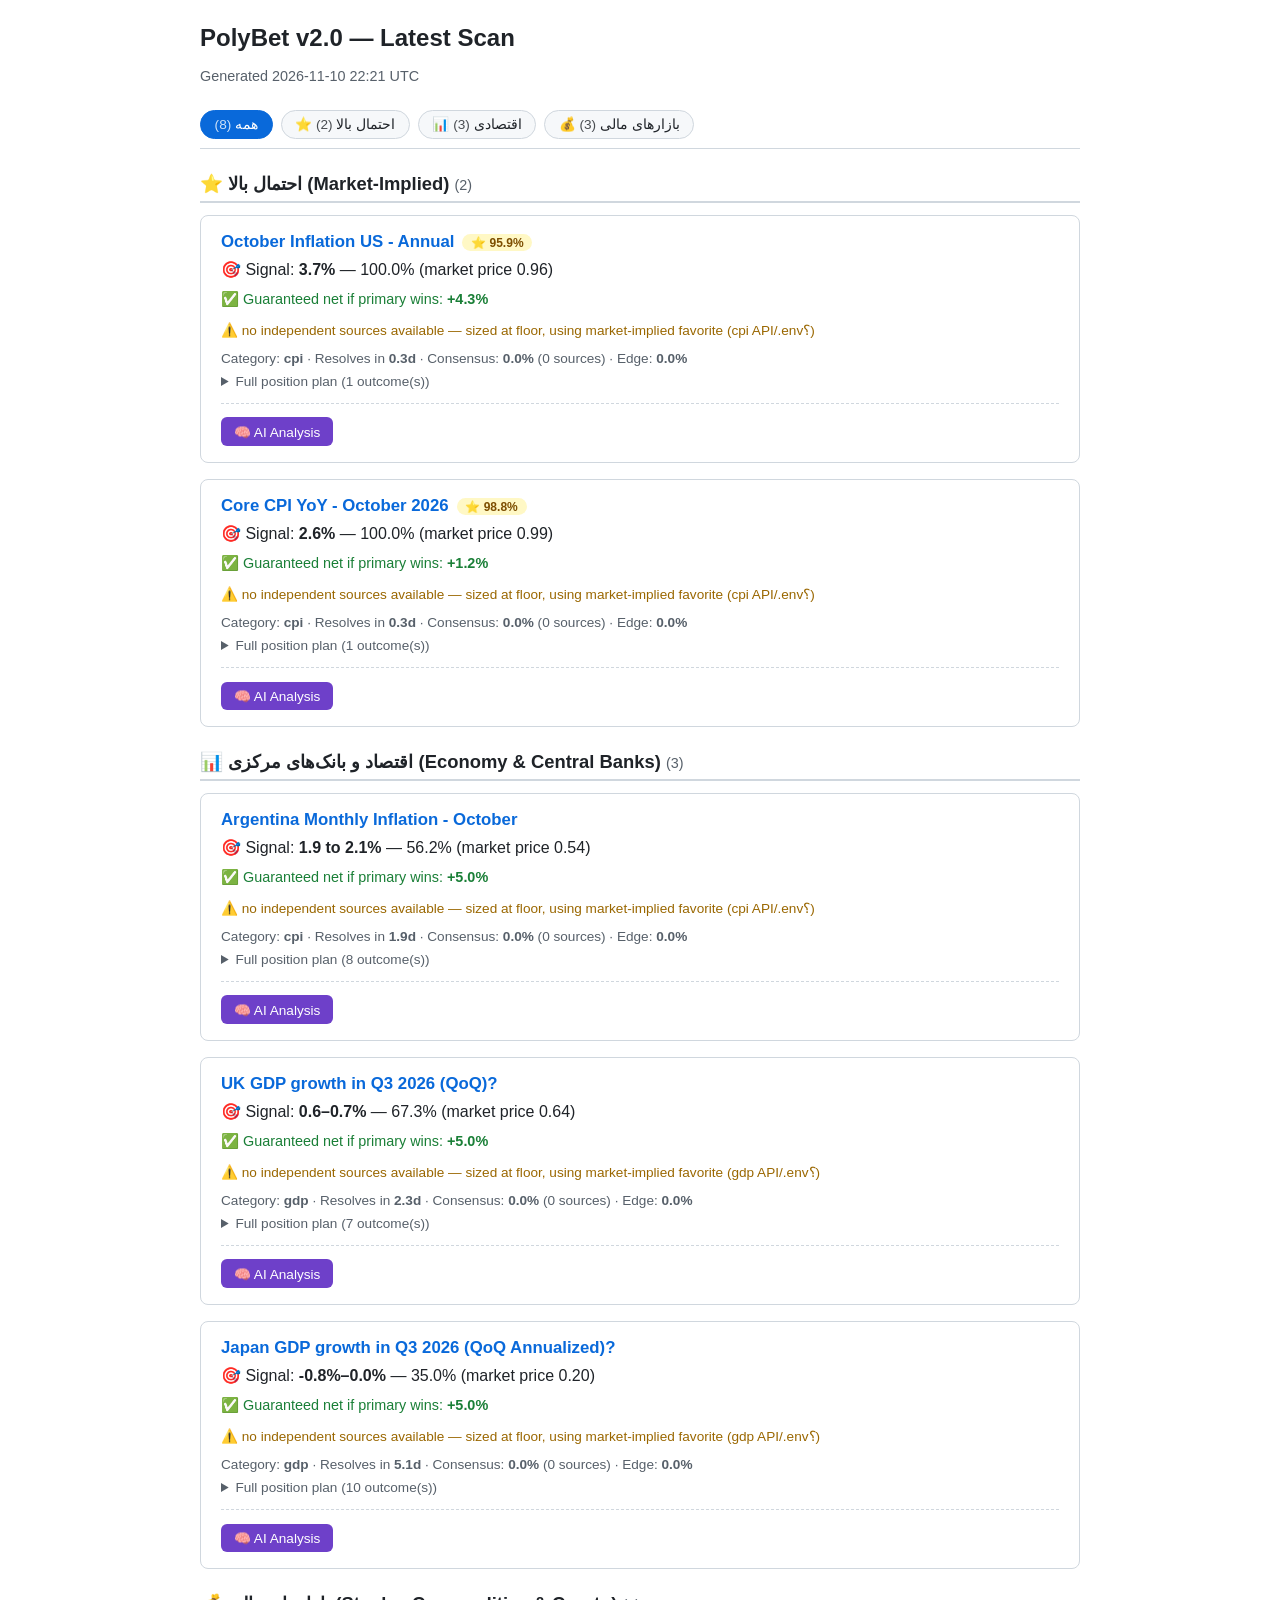
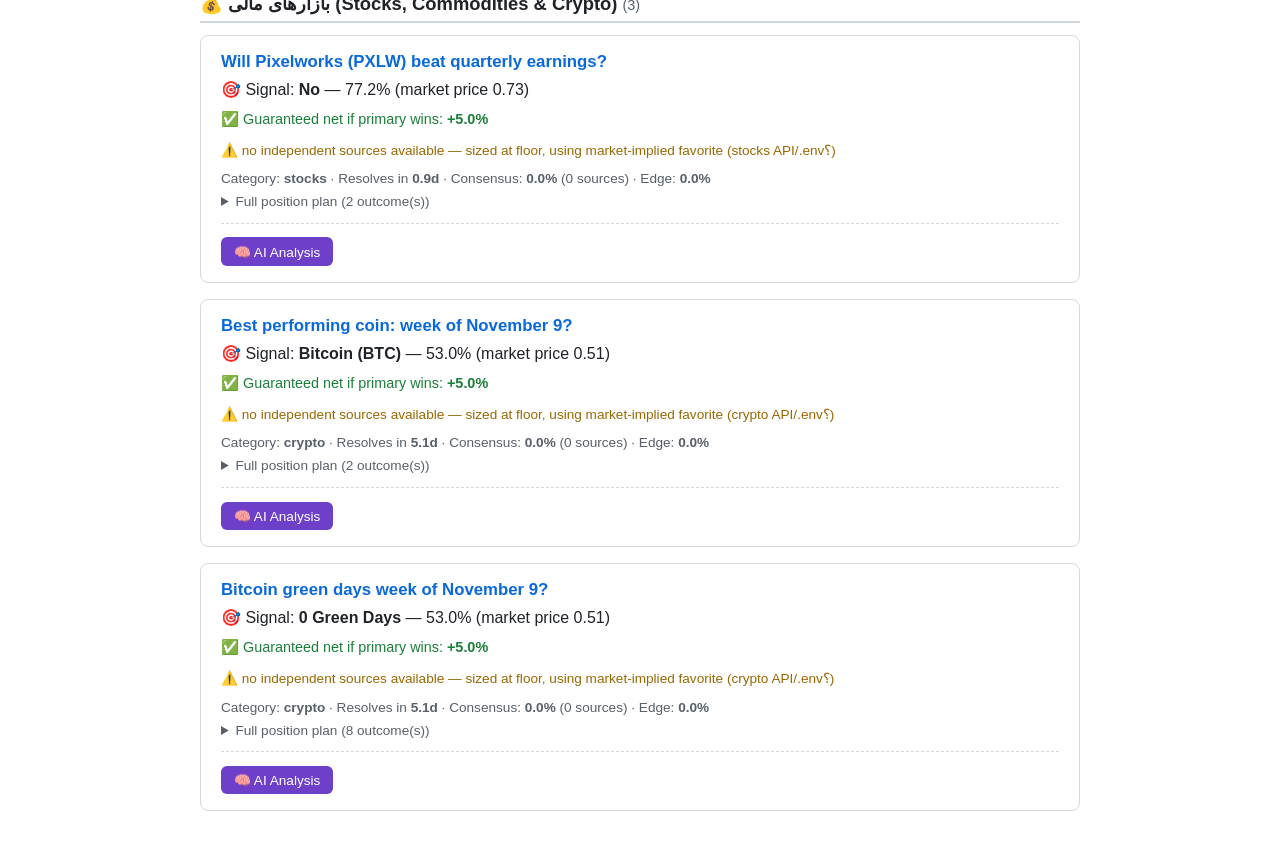
==== commit bd0af181: "Daily scan: 2026-11-10 22:21 UTC" ====
--- a/docs/index.html
+++ b/docs/index.html
@@ -37,184 +37,148 @@
 </head>
 <body>
 <h1>PolyBet v2.0 — Latest Scan</h1>
-<p class="generated-at">Generated 2026-11-10 00:40 UTC</p>
-<nav class="section-nav"><button type="button" class="nav-btn active" data-target="all" onclick="filterSection(this)">همه <span class="nav-count">(10)</span></button><button type="button" class="nav-btn" data-target="high_confidence" onclick="filterSection(this)">⭐ احتمال بالا <span class="nav-count">(1)</span></button><button type="button" class="nav-btn" data-target="economy" onclick="filterSection(this)">📊 اقتصادی <span class="nav-count">(6)</span></button><button type="button" class="nav-btn" data-target="markets" onclick="filterSection(this)">💰 بازارهای مالی <span class="nav-count">(3)</span></button></nav>
+<p class="generated-at">Generated 2026-11-10 22:21 UTC</p>
+<nav class="section-nav"><button type="button" class="nav-btn active" data-target="all" onclick="filterSection(this)">همه <span class="nav-count">(8)</span></button><button type="button" class="nav-btn" data-target="high_confidence" onclick="filterSection(this)">⭐ احتمال بالا <span class="nav-count">(2)</span></button><button type="button" class="nav-btn" data-target="economy" onclick="filterSection(this)">📊 اقتصادی <span class="nav-count">(3)</span></button><button type="button" class="nav-btn" data-target="markets" onclick="filterSection(this)">💰 بازارهای مالی <span class="nav-count">(3)</span></button></nav>
 <section class="market-section" data-section="high_confidence">
-<h2 class="section-title">⭐ احتمال بالا (Market-Implied) <span class="section-count">(1)</span></h2>
-<article class="market-card">
-<h2><a href="https://polymarket.com/event/october-inflation-us-annual" target="_blank" rel="noopener">October Inflation US - Annual</a><span class="confidence-badge">⭐ 92.5%</span></h2>
-<p class="signal">🎯 Signal: <strong>3.7%</strong> — 97.1% (market price 0.93)</p>
-<p class="margin">✅ Guaranteed net if primary wins: <strong>+5.0%</strong></p>
-
-<p class="meta">Category: <strong>cpi</strong> &middot; Resolves in <strong>1.2d</strong> &middot; Consensus: <strong>57.1%</strong> (2 sources) &middot; Edge: <strong>55.3%</strong></p>
-<details>
-<summary>Full position plan (12 outcome(s))</summary>
-<table>
-<thead><tr><th>Role</th><th>Outcome</th><th>Size</th><th>Mkt price</th><th>Net ROI if wins</th></tr></thead>
-<tbody>
-<tr><td style="color:#1a7f37;font-weight:600">Primary</td><td>3.7%</td><td>97.1%</td><td>0.93</td><td style="color:#1a7f37;font-weight:600">+6.7%</td></tr><tr><td style="color:#9a6700;font-weight:600">Hedge</td><td>≤3.2%</td><td>0.0%</td><td>0.00</td><td style="color:#cf222e;font-weight:600">-84.9%</td></tr><tr><td style="color:#9a6700;font-weight:600">Hedge</td><td>3.3%</td><td>0.0%</td><td>0.00</td><td style="color:#cf222e;font-weight:600">-84.9%</td></tr><tr><td style="color:#9a6700;font-weight:600">Hedge</td><td>3.4%</td><td>0.0%</td><td>0.00</td><td style="color:#cf222e;font-weight:600">-88.3%</td></tr><tr><td style="color:#9a6700;font-weight:600">Hedge</td><td>3.5%</td><td>0.0%</td><td>0.00</td><td style="color:#cf222e;font-weight:600">-84.9%</td></tr><tr><td style="color:#9a6700;font-weight:600">Hedge</td><td>3.6%</td><td>0.4%</td><td>0.03</td><td style="color:#cf222e;font-weight:600">-84.9%</td></tr><tr><td style="color:#9a6700;font-weight:600">Hedge</td><td>3.8%</td><td>0.6%</td><td>0.04</td><td style="color:#cf222e;font-weight:600">-84.9%</td></tr><tr><td style="color:#9a6700;font-weight:600">Hedge</td><td>3.9%</td><td>0.0%</td><td>0.00</td><td style="color:#cf222e;font-weight:600">-78.3%</td></tr><tr><td style="color:#9a6700;font-weight:600">Hedge</td><td>4.0%</td><td>0.1%</td><td>0.00</td><td style="color:#cf222e;font-weight:600">-84.0%</td></tr><tr><td style="color:#9a6700;font-weight:600">Hedge</td><td>4.1%</td><td>0.0%</td><td>0.00</td><td style="color:#cf222e;font-weight:600">-88.3%</td></tr><tr><td style="color:#9a6700;font-weight:600">Hedge</td><td>4.2%</td><td>0.0%</td><td>0.00</td><td style="color:#cf222e;font-weight:600">-88.3%</td></tr><tr><td style="color:#9a6700;font-weight:600">Hedge</td><td>≥4.3%</td><td>0.0%</td><td>0.00</td><td style="color:#cf222e;font-weight:600">-88.3%</td></tr>
-</tbody>
-</table>
-</details>
-<hr class="ai-sep">
-<div class="ai-widget"><button type="button" class="ai-btn" data-market="{&quot;market_id&quot;: &quot;5691083&quot;, &quot;question&quot;: &quot;October Inflation US - Annual&quot;, &quot;outcomes&quot;: [&quot;3.7%&quot;, &quot;\u22643.2%&quot;, &quot;3.3%&quot;, &quot;3.4%&quot;, &quot;3.5%&quot;, &quot;3.6%&quot;, &quot;3.8%&quot;, &quot;3.9%&quot;, &quot;4.0%&quot;, &quot;4.1%&quot;, &quot;4.2%&quot;, &quot;\u22654.3%&quot;], &quot;outcome_prices&quot;: [0.925, 0.0015, 0.0015, 0.001, 0.0015, 0.0315, 0.0425, 0.0005, 0.0035, 0.001, 0.001, 0.001], &quot;end_date&quot;: &quot;2026-11-11T04:59:00+00:00&quot;, &quot;category&quot;: &quot;cpi&quot;}" onclick="runAiAnalysis(this)">🧠 AI Analysis</button><div class="ai-result" id="ai-result-5691083"></div></div>
+<h2 class="section-title">⭐ احتمال بالا (Market-Implied) <span class="section-count">(2)</span></h2>
+<article class="market-card">
+<h2><a href="https://polymarket.com/event/october-inflation-us-annual" target="_blank" rel="noopener">October Inflation US - Annual</a><span class="confidence-badge">⭐ 95.9%</span></h2>
+<p class="signal">🎯 Signal: <strong>3.7%</strong> — 100.0% (market price 0.96)</p>
+<p class="margin">✅ Guaranteed net if primary wins: <strong>+4.3%</strong></p>
+<p class="warning">⚠️ no independent sources available — sized at floor, using market-implied favorite (cpi API/.env؟)</p>
+<p class="meta">Category: <strong>cpi</strong> &middot; Resolves in <strong>0.3d</strong> &middot; Consensus: <strong>0.0%</strong> (0 sources) &middot; Edge: <strong>0.0%</strong></p>
+<details>
+<summary>Full position plan (1 outcome(s))</summary>
+<table>
+<thead><tr><th>Role</th><th>Outcome</th><th>Size</th><th>Mkt price</th><th>Net ROI if wins</th></tr></thead>
+<tbody>
+<tr><td style="color:#1a7f37;font-weight:600">Primary</td><td>3.7%</td><td>100.0%</td><td>0.96</td><td style="color:#1a7f37;font-weight:600">+4.3%</td></tr>
+</tbody>
+</table>
+</details>
+<hr class="ai-sep">
+<div class="ai-widget"><button type="button" class="ai-btn" data-market="{&quot;market_id&quot;: &quot;5691083&quot;, &quot;question&quot;: &quot;October Inflation US - Annual&quot;, &quot;outcomes&quot;: [&quot;3.7%&quot;], &quot;outcome_prices&quot;: [0.9585], &quot;end_date&quot;: &quot;2026-11-11T04:59:00+00:00&quot;, &quot;category&quot;: &quot;cpi&quot;}" onclick="runAiAnalysis(this)">🧠 AI Analysis</button><div class="ai-result" id="ai-result-5691083"></div></div>
+</article>
+<article class="market-card">
+<h2><a href="https://polymarket.com/event/core-cpi-yoy-october-2026" target="_blank" rel="noopener">Core CPI YoY - October 2026</a><span class="confidence-badge">⭐ 98.8%</span></h2>
+<p class="signal">🎯 Signal: <strong>2.6%</strong> — 100.0% (market price 0.99)</p>
+<p class="margin">✅ Guaranteed net if primary wins: <strong>+1.2%</strong></p>
+<p class="warning">⚠️ no independent sources available — sized at floor, using market-implied favorite (cpi API/.env؟)</p>
+<p class="meta">Category: <strong>cpi</strong> &middot; Resolves in <strong>0.3d</strong> &middot; Consensus: <strong>0.0%</strong> (0 sources) &middot; Edge: <strong>0.0%</strong></p>
+<details>
+<summary>Full position plan (1 outcome(s))</summary>
+<table>
+<thead><tr><th>Role</th><th>Outcome</th><th>Size</th><th>Mkt price</th><th>Net ROI if wins</th></tr></thead>
+<tbody>
+<tr><td style="color:#1a7f37;font-weight:600">Primary</td><td>2.6%</td><td>100.0%</td><td>0.99</td><td style="color:#1a7f37;font-weight:600">+1.2%</td></tr>
+</tbody>
+</table>
+</details>
+<hr class="ai-sep">
+<div class="ai-widget"><button type="button" class="ai-btn" data-market="{&quot;market_id&quot;: &quot;5699276&quot;, &quot;question&quot;: &quot;Core CPI YoY - October 2026&quot;, &quot;outcomes&quot;: [&quot;2.6%&quot;], &quot;outcome_prices&quot;: [0.988], &quot;end_date&quot;: &quot;2026-11-11T04:59:00+00:00&quot;, &quot;category&quot;: &quot;cpi&quot;}" onclick="runAiAnalysis(this)">🧠 AI Analysis</button><div class="ai-result" id="ai-result-5699276"></div></div>
 </article>
 </section>
 <section class="market-section" data-section="economy">
-<h2 class="section-title">📊 اقتصاد و بانک‌های مرکزی (Economy & Central Banks) <span class="section-count">(6)</span></h2>
-<article class="market-card">
-<h2><a href="https://polymarket.com/event/october-inflation-us-monthly" target="_blank" rel="noopener">October Inflation US - Monthly</a></h2>
-<p class="signal">🎯 Signal: <strong>0.2%</strong> — 45.7% (market price 0.43)</p>
+<h2 class="section-title">📊 اقتصاد و بانک‌های مرکزی (Economy & Central Banks) <span class="section-count">(3)</span></h2>
+<article class="market-card">
+<h2><a href="https://polymarket.com/event/argentina-monthly-inflation-october-2026" target="_blank" rel="noopener">Argentina Monthly Inflation - October</a></h2>
+<p class="signal">🎯 Signal: <strong>1.9 to 2.1%</strong> — 56.2% (market price 0.54)</p>
 <p class="margin">✅ Guaranteed net if primary wins: <strong>+5.0%</strong></p>
 <p class="warning">⚠️ no independent sources available — sized at floor, using market-implied favorite (cpi API/.env؟)</p>
-<p class="meta">Category: <strong>cpi</strong> &middot; Resolves in <strong>1.2d</strong> &middot; Consensus: <strong>0.0%</strong> (0 sources) &middot; Edge: <strong>0.0%</strong></p>
-<details>
-<summary>Full position plan (9 outcome(s))</summary>
-<table>
-<thead><tr><th>Role</th><th>Outcome</th><th>Size</th><th>Mkt price</th><th>Net ROI if wins</th></tr></thead>
-<tbody>
-<tr><td style="color:#1a7f37;font-weight:600">Primary</td><td>0.2%</td><td>45.7%</td><td>0.43</td><td style="color:#1a7f37;font-weight:600">+5.0%</td></tr><tr><td style="color:#0969da;font-weight:600">Secondary</td><td>0.3%</td><td>27.9%</td><td>0.41</td><td style="color:#cf222e;font-weight:600">-32.8%</td></tr><tr><td style="color:#0969da;font-weight:600">Secondary</td><td>≤0.1%</td><td>4.7%</td><td>0.07</td><td style="color:#cf222e;font-weight:600">-32.8%</td></tr><tr><td style="color:#9a6700;font-weight:600">Hedge</td><td>0.4%</td><td>16.4%</td><td>0.07</td><td style="color:#1a7f37;font-weight:600">+134.9%</td></tr><tr><td style="color:#9a6700;font-weight:600">Hedge</td><td>0.5%</td><td>3.5%</td><td>0.01</td><td style="color:#1a7f37;font-weight:600">+134.7%</td></tr><tr><td style="color:#9a6700;font-weight:600">Hedge</td><td>0.6%</td><td>0.9%</td><td>0.00</td><td style="color:#1a7f37;font-weight:600">+135.0%</td></tr><tr><td style="color:#9a6700;font-weight:600">Hedge</td><td>0.7%</td><td>0.3%</td><td>0.00</td><td style="color:#1a7f37;font-weight:600">+133.4%</td></tr><tr><td style="color:#9a6700;font-weight:600">Hedge</td><td>0.8%</td><td>0.2%</td><td>0.00</td><td style="color:#1a7f37;font-weight:600">+130.0%</td></tr><tr><td style="color:#9a6700;font-weight:600">Hedge</td><td>≥0.9%</td><td>0.2%</td><td>0.00</td><td style="color:#1a7f37;font-weight:600">+130.0%</td></tr>
-</tbody>
-</table>
-</details>
-<hr class="ai-sep">
-<div class="ai-widget"><button type="button" class="ai-btn" data-market="{&quot;market_id&quot;: &quot;5691223&quot;, &quot;question&quot;: &quot;October Inflation US - Monthly&quot;, &quot;outcomes&quot;: [&quot;0.2%&quot;, &quot;0.3%&quot;, &quot;\u22640.1%&quot;, &quot;0.4%&quot;, &quot;0.5%&quot;, &quot;0.6%&quot;, &quot;0.7%&quot;, &quot;0.8%&quot;, &quot;\u22650.9%&quot;], &quot;outcome_prices&quot;: [0.435, 0.415, 0.07, 0.07, 0.015, 0.004, 0.0015, 0.001, 0.001], &quot;end_date&quot;: &quot;2026-11-11T04:59:00+00:00&quot;, &quot;category&quot;: &quot;cpi&quot;}" onclick="runAiAnalysis(this)">🧠 AI Analysis</button><div class="ai-result" id="ai-result-5691223"></div></div>
-</article>
-<article class="market-card">
-<h2><a href="https://polymarket.com/event/core-cpi-mom-october-2026" target="_blank" rel="noopener">Core CPI MoM - October 2026</a></h2>
-<p class="signal">🎯 Signal: <strong>0.2%</strong> — 62.5% (market price 0.55)</p>
-<p class="margin">✅ Guaranteed net if primary wins: <strong>+5.0%</strong></p>
-
-<p class="meta">Category: <strong>cpi</strong> &middot; Resolves in <strong>1.2d</strong> &middot; Consensus: <strong>57.1%</strong> (2 sources) &middot; Edge: <strong>54.8%</strong></p>
+<p class="meta">Category: <strong>cpi</strong> &middot; Resolves in <strong>1.9d</strong> &middot; Consensus: <strong>0.0%</strong> (0 sources) &middot; Edge: <strong>0.0%</strong></p>
+<details>
+<summary>Full position plan (8 outcome(s))</summary>
+<table>
+<thead><tr><th>Role</th><th>Outcome</th><th>Size</th><th>Mkt price</th><th>Net ROI if wins</th></tr></thead>
+<tbody>
+<tr><td style="color:#1a7f37;font-weight:600">Primary</td><td>1.9 to 2.1%</td><td>56.2%</td><td>0.54</td><td style="color:#1a7f37;font-weight:600">+5.0%</td></tr><tr><td style="color:#0969da;font-weight:600">Secondary</td><td>1.6 to 1.8%</td><td>15.0%</td><td>0.33</td><td style="color:#cf222e;font-weight:600">-53.9%</td></tr><tr><td style="color:#0969da;font-weight:600">Secondary</td><td>2.2 to 2.4%</td><td>11.3%</td><td>0.25</td><td style="color:#cf222e;font-weight:600">-53.9%</td></tr><tr><td style="color:#9a6700;font-weight:600">Hedge</td><td>≤1.2%</td><td>1.7%</td><td>0.00</td><td style="color:#1a7f37;font-weight:600">+374.3%</td></tr><tr><td style="color:#9a6700;font-weight:600">Hedge</td><td>1.3 to 1.5%</td><td>3.1%</td><td>0.01</td><td style="color:#1a7f37;font-weight:600">+373.8%</td></tr><tr><td style="color:#9a6700;font-weight:600">Hedge</td><td>2.5 to 2.7%</td><td>9.0%</td><td>0.02</td><td style="color:#1a7f37;font-weight:600">+373.7%</td></tr><tr><td style="color:#9a6700;font-weight:600">Hedge</td><td>2.8 to 3.0%</td><td>1.9%</td><td>0.00</td><td style="color:#1a7f37;font-weight:600">+375.0%</td></tr><tr><td style="color:#9a6700;font-weight:600">Hedge</td><td>3.1%+</td><td>1.9%</td><td>0.00</td><td style="color:#1a7f37;font-weight:600">+375.0%</td></tr>
+</tbody>
+</table>
+</details>
+<hr class="ai-sep">
+<div class="ai-widget"><button type="button" class="ai-btn" data-market="{&quot;market_id&quot;: &quot;5734189&quot;, &quot;question&quot;: &quot;Argentina Monthly Inflation - October&quot;, &quot;outcomes&quot;: [&quot;1.9 to 2.1%&quot;, &quot;1.6 to 1.8%&quot;, &quot;2.2 to 2.4%&quot;, &quot;\u22641.2%&quot;, &quot;1.3 to 1.5%&quot;, &quot;2.5 to 2.7%&quot;, &quot;2.8 to 3.0%&quot;, &quot;3.1%+&quot;], &quot;outcome_prices&quot;: [0.535, 0.325, 0.2455, 0.0035, 0.0065, 0.019, 0.004, 0.004], &quot;end_date&quot;: &quot;2026-11-12T19:00:00+00:00&quot;, &quot;category&quot;: &quot;cpi&quot;}" onclick="runAiAnalysis(this)">🧠 AI Analysis</button><div class="ai-result" id="ai-result-5734189"></div></div>
+</article>
+<article class="market-card">
+<h2><a href="https://polymarket.com/event/uk-gdp-growth-in-q3-2026-qoq-20260813112748100" target="_blank" rel="noopener">UK GDP growth in Q3 2026 (QoQ)?</a></h2>
+<p class="signal">🎯 Signal: <strong>0.6–0.7%</strong> — 67.3% (market price 0.64)</p>
+<p class="margin">✅ Guaranteed net if primary wins: <strong>+5.0%</strong></p>
+<p class="warning">⚠️ no independent sources available — sized at floor, using market-implied favorite (gdp API/.env؟)</p>
+<p class="meta">Category: <strong>gdp</strong> &middot; Resolves in <strong>2.3d</strong> &middot; Consensus: <strong>0.0%</strong> (0 sources) &middot; Edge: <strong>0.0%</strong></p>
 <details>
 <summary>Full position plan (7 outcome(s))</summary>
 <table>
 <thead><tr><th>Role</th><th>Outcome</th><th>Size</th><th>Mkt price</th><th>Net ROI if wins</th></tr></thead>
 <tbody>
-<tr><td style="color:#1a7f37;font-weight:600">Primary</td><td>0.2%</td><td>62.5%</td><td>0.55</td><td style="color:#1a7f37;font-weight:600">+13.6%</td></tr><tr><td style="color:#0969da;font-weight:600">Secondary</td><td>0.3%</td><td>15.4%</td><td>0.28</td><td style="color:#cf222e;font-weight:600">-45.1%</td></tr><tr><td style="color:#0969da;font-weight:600">Secondary</td><td>0.1%</td><td>7.1%</td><td>0.13</td><td style="color:#cf222e;font-weight:600">-45.1%</td></tr><tr><td style="color:#9a6700;font-weight:600">Hedge</td><td>≤0.0%</td><td>3.3%</td><td>0.01</td><td style="color:#1a7f37;font-weight:600">+163.2%</td></tr><tr><td style="color:#9a6700;font-weight:600">Hedge</td><td>0.4%</td><td>9.9%</td><td>0.04</td><td style="color:#1a7f37;font-weight:600">+163.2%</td></tr><tr><td style="color:#9a6700;font-weight:600">Hedge</td><td>0.5%</td><td>1.3%</td><td>0.01</td><td style="color:#1a7f37;font-weight:600">+164.0%</td></tr><tr><td style="color:#9a6700;font-weight:600">Hedge</td><td>0.6%+</td><td>0.5%</td><td>0.00</td><td style="color:#1a7f37;font-weight:600">+165.0%</td></tr>
-</tbody>
-</table>
-</details>
-<hr class="ai-sep">
-<div class="ai-widget"><button type="button" class="ai-btn" data-market="{&quot;market_id&quot;: &quot;5699269&quot;, &quot;question&quot;: &quot;Core CPI MoM - October 2026&quot;, &quot;outcomes&quot;: [&quot;0.2%&quot;, &quot;0.3%&quot;, &quot;0.1%&quot;, &quot;\u22640.0%&quot;, &quot;0.4%&quot;, &quot;0.5%&quot;, &quot;0.6%+&quot;], &quot;outcome_prices&quot;: [0.55, 0.28, 0.13, 0.0125, 0.0375, 0.005, 0.002], &quot;end_date&quot;: &quot;2026-11-11T04:59:00+00:00&quot;, &quot;category&quot;: &quot;cpi&quot;}" onclick="runAiAnalysis(this)">🧠 AI Analysis</button><div class="ai-result" id="ai-result-5699269"></div></div>
-</article>
-<article class="market-card">
-<h2><a href="https://polymarket.com/event/core-cpi-yoy-october-2026" target="_blank" rel="noopener">Core CPI YoY - October 2026</a></h2>
-<p class="signal">🎯 Signal: <strong>2.6%</strong> — 94.0% (market price 0.90)</p>
-<p class="margin">✅ Guaranteed net if primary wins: <strong>+5.0%</strong></p>
-
-<p class="meta">Category: <strong>cpi</strong> &middot; Resolves in <strong>1.2d</strong> &middot; Consensus: <strong>57.1%</strong> (2 sources) &middot; Edge: <strong>89.5%</strong></p>
+<tr><td style="color:#1a7f37;font-weight:600">Primary</td><td>0.6–0.7%</td><td>67.3%</td><td>0.64</td><td style="color:#1a7f37;font-weight:600">+5.0%</td></tr><tr><td style="color:#0969da;font-weight:600">Secondary</td><td>0.8–0.9%</td><td>15.1%</td><td>0.24</td><td style="color:#cf222e;font-weight:600">-35.9%</td></tr><tr><td style="color:#0969da;font-weight:600">Secondary</td><td>0.4–0.5%</td><td>4.5%</td><td>0.07</td><td style="color:#cf222e;font-weight:600">-35.9%</td></tr><tr><td style="color:#9a6700;font-weight:600">Hedge</td><td>Negative</td><td>2.8%</td><td>0.00</td><td style="color:#1a7f37;font-weight:600">+691.4%</td></tr><tr><td style="color:#9a6700;font-weight:600">Hedge</td><td>0.0–0.1%</td><td>3.2%</td><td>0.00</td><td style="color:#1a7f37;font-weight:600">+692.5%</td></tr><tr><td style="color:#9a6700;font-weight:600">Hedge</td><td>0.2–0.3%</td><td>4.0%</td><td>0.01</td><td style="color:#1a7f37;font-weight:600">+692.0%</td></tr><tr><td style="color:#9a6700;font-weight:600">Hedge</td><td>1.0%+</td><td>3.2%</td><td>0.00</td><td style="color:#1a7f37;font-weight:600">+692.5%</td></tr>
+</tbody>
+</table>
+</details>
+<hr class="ai-sep">
+<div class="ai-widget"><button type="button" class="ai-btn" data-market="{&quot;market_id&quot;: &quot;3566403&quot;, &quot;question&quot;: &quot;UK GDP growth in Q3 2026 (QoQ)?&quot;, &quot;outcomes&quot;: [&quot;0.6\u20130.7%&quot;, &quot;0.8\u20130.9%&quot;, &quot;0.4\u20130.5%&quot;, &quot;Negative&quot;, &quot;0.0\u20130.1%&quot;, &quot;0.2\u20130.3%&quot;, &quot;1.0%+&quot;], &quot;outcome_prices&quot;: [0.641, 0.236, 0.07, 0.0035, 0.004, 0.005, 0.004], &quot;end_date&quot;: &quot;2026-11-13T04:59:00+00:00&quot;, &quot;category&quot;: &quot;gdp&quot;}" onclick="runAiAnalysis(this)">🧠 AI Analysis</button><div class="ai-result" id="ai-result-3566403"></div></div>
+</article>
+<article class="market-card">
+<h2><a href="https://polymarket.com/event/japan-gdp-growth-in-q3-2026-qoq-annualized" target="_blank" rel="noopener">Japan GDP growth in Q3 2026 (QoQ Annualized)?</a></h2>
+<p class="signal">🎯 Signal: <strong>-0.8%–0.0%</strong> — 35.0% (market price 0.20)</p>
+<p class="margin">✅ Guaranteed net if primary wins: <strong>+5.0%</strong></p>
+<p class="warning">⚠️ no independent sources available — sized at floor, using market-implied favorite (gdp API/.env؟)</p>
+<p class="meta">Category: <strong>gdp</strong> &middot; Resolves in <strong>5.1d</strong> &middot; Consensus: <strong>0.0%</strong> (0 sources) &middot; Edge: <strong>0.0%</strong></p>
 <details>
 <summary>Full position plan (10 outcome(s))</summary>
 <table>
 <thead><tr><th>Role</th><th>Outcome</th><th>Size</th><th>Mkt price</th><th>Net ROI if wins</th></tr></thead>
 <tbody>
-<tr><td style="color:#1a7f37;font-weight:600">Primary</td><td>2.6%</td><td>94.0%</td><td>0.90</td><td style="color:#1a7f37;font-weight:600">+5.0%</td></tr><tr><td style="color:#0969da;font-weight:600">Secondary</td><td>2.5%</td><td>3.6%</td><td>0.07</td><td style="color:#cf222e;font-weight:600">-49.1%</td></tr><tr><td style="color:#9a6700;font-weight:600">Hedge</td><td>≤2.2%</td><td>0.0%</td><td>0.00</td><td style="color:#cf222e;font-weight:600">-60.0%</td></tr><tr><td style="color:#9a6700;font-weight:600">Hedge</td><td>2.3%</td><td>0.1%</td><td>0.00</td><td style="color:#cf222e;font-weight:600">-55.0%</td></tr><tr><td style="color:#9a6700;font-weight:600">Hedge</td><td>2.4%</td><td>0.1%</td><td>0.00</td><td style="color:#cf222e;font-weight:600">-52.0%</td></tr><tr><td style="color:#9a6700;font-weight:600">Hedge</td><td>2.7%</td><td>1.5%</td><td>0.03</td><td style="color:#cf222e;font-weight:600">-52.6%</td></tr><tr><td style="color:#9a6700;font-weight:600">Hedge</td><td>2.8%</td><td>0.5%</td><td>0.01</td><td style="color:#cf222e;font-weight:600">-52.4%</td></tr><tr><td style="color:#9a6700;font-weight:600">Hedge</td><td>2.9%</td><td>0.1%</td><td>0.00</td><td style="color:#cf222e;font-weight:600">-55.0%</td></tr><tr><td style="color:#9a6700;font-weight:600">Hedge</td><td>3.0%</td><td>0.0%</td><td>0.00</td><td style="color:#cf222e;font-weight:600">-60.0%</td></tr><tr><td style="color:#9a6700;font-weight:600">Hedge</td><td>≥3.1%</td><td>0.0%</td><td>0.00</td><td style="color:#cf222e;font-weight:600">-60.0%</td></tr>
-</tbody>
-</table>
-</details>
-<hr class="ai-sep">
-<div class="ai-widget"><button type="button" class="ai-btn" data-market="{&quot;market_id&quot;: &quot;5699276&quot;, &quot;question&quot;: &quot;Core CPI YoY - October 2026&quot;, &quot;outcomes&quot;: [&quot;2.6%&quot;, &quot;2.5%&quot;, &quot;\u22642.2%&quot;, &quot;2.3%&quot;, &quot;2.4%&quot;, &quot;2.7%&quot;, &quot;2.8%&quot;, &quot;2.9%&quot;, &quot;3.0%&quot;, &quot;\u22653.1%&quot;], &quot;outcome_prices&quot;: [0.895, 0.071, 0.0005, 0.002, 0.0025, 0.0325, 0.0105, 0.002, 0.0005, 0.0005], &quot;end_date&quot;: &quot;2026-11-11T04:59:00+00:00&quot;, &quot;category&quot;: &quot;cpi&quot;}" onclick="runAiAnalysis(this)">🧠 AI Analysis</button><div class="ai-result" id="ai-result-5699276"></div></div>
-</article>
-<article class="market-card">
-<h2><a href="https://polymarket.com/event/argentina-monthly-inflation-october-2026" target="_blank" rel="noopener">Argentina Monthly Inflation - October</a></h2>
-<p class="signal">🎯 Signal: <strong>1.9 to 2.1%</strong> — 64.0% (market price 0.61)</p>
-<p class="margin">✅ Guaranteed net if primary wins: <strong>+5.0%</strong></p>
-<p class="warning">⚠️ no independent sources available — sized at floor, using market-implied favorite (cpi API/.env؟)</p>
-<p class="meta">Category: <strong>cpi</strong> &middot; Resolves in <strong>2.8d</strong> &middot; Consensus: <strong>0.0%</strong> (0 sources) &middot; Edge: <strong>0.0%</strong></p>
-<details>
-<summary>Full position plan (8 outcome(s))</summary>
-<table>
-<thead><tr><th>Role</th><th>Outcome</th><th>Size</th><th>Mkt price</th><th>Net ROI if wins</th></tr></thead>
-<tbody>
-<tr><td style="color:#1a7f37;font-weight:600">Primary</td><td>1.9 to 2.1%</td><td>64.0%</td><td>0.61</td><td style="color:#1a7f37;font-weight:600">+5.0%</td></tr><tr><td style="color:#0969da;font-weight:600">Secondary</td><td>1.6 to 1.8%</td><td>21.6%</td><td>0.32</td><td style="color:#cf222e;font-weight:600">-32.6%</td></tr><tr><td style="color:#9a6700;font-weight:600">Hedge</td><td>≤1.2%</td><td>0.4%</td><td>0.00</td><td style="color:#1a7f37;font-weight:600">+173.3%</td></tr><tr><td style="color:#9a6700;font-weight:600">Hedge</td><td>1.3 to 1.5%</td><td>0.4%</td><td>0.00</td><td style="color:#1a7f37;font-weight:600">+173.3%</td></tr><tr><td style="color:#9a6700;font-weight:600">Hedge</td><td>2.2 to 2.4%</td><td>9.6%</td><td>0.04</td><td style="color:#1a7f37;font-weight:600">+171.3%</td></tr><tr><td style="color:#9a6700;font-weight:600">Hedge</td><td>2.5 to 2.7%</td><td>2.6%</td><td>0.01</td><td style="color:#1a7f37;font-weight:600">+171.6%</td></tr><tr><td style="color:#9a6700;font-weight:600">Hedge</td><td>2.8 to 3.0%</td><td>0.9%</td><td>0.00</td><td style="color:#1a7f37;font-weight:600">+171.4%</td></tr><tr><td style="color:#9a6700;font-weight:600">Hedge</td><td>3.1%+</td><td>0.4%</td><td>0.00</td><td style="color:#1a7f37;font-weight:600">+173.3%</td></tr>
-</tbody>
-</table>
-</details>
-<hr class="ai-sep">
-<div class="ai-widget"><button type="button" class="ai-btn" data-market="{&quot;market_id&quot;: &quot;5734189&quot;, &quot;question&quot;: &quot;Argentina Monthly Inflation - October&quot;, &quot;outcomes&quot;: [&quot;1.9 to 2.1%&quot;, &quot;1.6 to 1.8%&quot;, &quot;\u22641.2%&quot;, &quot;1.3 to 1.5%&quot;, &quot;2.2 to 2.4%&quot;, &quot;2.5 to 2.7%&quot;, &quot;2.8 to 3.0%&quot;, &quot;3.1%+&quot;], &quot;outcome_prices&quot;: [0.61, 0.32, 0.0015, 0.0015, 0.0355, 0.0095, 0.0035, 0.0015], &quot;end_date&quot;: &quot;2026-11-12T19:00:00+00:00&quot;, &quot;category&quot;: &quot;cpi&quot;}" onclick="runAiAnalysis(this)">🧠 AI Analysis</button><div class="ai-result" id="ai-result-5734189"></div></div>
-</article>
-<article class="market-card">
-<h2><a href="https://polymarket.com/event/uk-gdp-growth-in-q3-2026-qoq-20260813112748100" target="_blank" rel="noopener">UK GDP growth in Q3 2026 (QoQ)?</a></h2>
-<p class="signal">🎯 Signal: <strong>0.6–0.7%</strong> — 66.7% (market price 0.64)</p>
-<p class="margin">✅ Guaranteed net if primary wins: <strong>+5.0%</strong></p>
-<p class="warning">⚠️ no independent sources available — sized at floor, using market-implied favorite (gdp API/.env؟)</p>
-<p class="meta">Category: <strong>gdp</strong> &middot; Resolves in <strong>3.2d</strong> &middot; Consensus: <strong>0.0%</strong> (0 sources) &middot; Edge: <strong>0.0%</strong></p>
-<details>
-<summary>Full position plan (7 outcome(s))</summary>
-<table>
-<thead><tr><th>Role</th><th>Outcome</th><th>Size</th><th>Mkt price</th><th>Net ROI if wins</th></tr></thead>
-<tbody>
-<tr><td style="color:#1a7f37;font-weight:600">Primary</td><td>0.6–0.7%</td><td>66.7%</td><td>0.64</td><td style="color:#1a7f37;font-weight:600">+5.0%</td></tr><tr><td style="color:#0969da;font-weight:600">Secondary</td><td>0.8–0.9%</td><td>16.5%</td><td>0.26</td><td style="color:#cf222e;font-weight:600">-36.8%</td></tr><tr><td style="color:#0969da;font-weight:600">Secondary</td><td>0.4–0.5%</td><td>3.5%</td><td>0.06</td><td style="color:#cf222e;font-weight:600">-36.7%</td></tr><tr><td style="color:#9a6700;font-weight:600">Hedge</td><td>Negative</td><td>2.8%</td><td>0.01</td><td style="color:#1a7f37;font-weight:600">+468.0%</td></tr><tr><td style="color:#9a6700;font-weight:600">Hedge</td><td>0.0–0.1%</td><td>2.5%</td><td>0.00</td><td style="color:#1a7f37;font-weight:600">+466.7%</td></tr><tr><td style="color:#9a6700;font-weight:600">Hedge</td><td>0.2–0.3%</td><td>5.1%</td><td>0.01</td><td style="color:#1a7f37;font-weight:600">+467.8%</td></tr><tr><td style="color:#9a6700;font-weight:600">Hedge</td><td>1.0%+</td><td>2.8%</td><td>0.01</td><td style="color:#1a7f37;font-weight:600">+468.0%</td></tr>
-</tbody>
-</table>
-</details>
-<hr class="ai-sep">
-<div class="ai-widget"><button type="button" class="ai-btn" data-market="{&quot;market_id&quot;: &quot;3566403&quot;, &quot;question&quot;: &quot;UK GDP growth in Q3 2026 (QoQ)?&quot;, &quot;outcomes&quot;: [&quot;0.6\u20130.7%&quot;, &quot;0.8\u20130.9%&quot;, &quot;0.4\u20130.5%&quot;, &quot;Negative&quot;, &quot;0.0\u20130.1%&quot;, &quot;0.2\u20130.3%&quot;, &quot;1.0%+&quot;], &quot;outcome_prices&quot;: [0.635, 0.261, 0.055, 0.005, 0.0045, 0.009, 0.005], &quot;end_date&quot;: &quot;2026-11-13T04:59:00+00:00&quot;, &quot;category&quot;: &quot;gdp&quot;}" onclick="runAiAnalysis(this)">🧠 AI Analysis</button><div class="ai-result" id="ai-result-3566403"></div></div>
-</article>
-<article class="market-card">
-<h2><a href="https://polymarket.com/event/japan-gdp-growth-in-q3-2026-qoq-annualized" target="_blank" rel="noopener">Japan GDP growth in Q3 2026 (QoQ Annualized)?</a></h2>
-<p class="signal">🎯 Signal: <strong>0.0%–0.8%</strong> — 35.0% (market price 0.29)</p>
-<p class="margin">✅ Guaranteed net if primary wins: <strong>+5.0%</strong></p>
-<p class="warning">⚠️ no independent sources available — sized at floor, using market-implied favorite (gdp API/.env؟)</p>
-<p class="meta">Category: <strong>gdp</strong> &middot; Resolves in <strong>6.0d</strong> &middot; Consensus: <strong>0.0%</strong> (0 sources) &middot; Edge: <strong>0.0%</strong></p>
-<details>
-<summary>Full position plan (4 outcome(s))</summary>
-<table>
-<thead><tr><th>Role</th><th>Outcome</th><th>Size</th><th>Mkt price</th><th>Net ROI if wins</th></tr></thead>
-<tbody>
-<tr><td style="color:#1a7f37;font-weight:600">Primary</td><td>0.0%–0.8%</td><td>35.0%</td><td>0.29</td><td style="color:#1a7f37;font-weight:600">+19.6%</td></tr><tr><td style="color:#0969da;font-weight:600">Secondary</td><td>-0.8%–0.0%</td><td>19.8%</td><td>0.23</td><td style="color:#cf222e;font-weight:600">-12.1%</td></tr><tr><td style="color:#0969da;font-weight:600">Secondary</td><td>0.8%–1.6%</td><td>12.1%</td><td>0.14</td><td style="color:#cf222e;font-weight:600">-12.0%</td></tr><tr><td style="color:#0969da;font-weight:600">Secondary</td><td>1.6%–2.4%</td><td>33.1%</td><td>0.08</td><td style="color:#1a7f37;font-weight:600">+310.9%</td></tr>
-</tbody>
-</table>
-</details>
-<hr class="ai-sep">
-<div class="ai-widget"><button type="button" class="ai-btn" data-market="{&quot;market_id&quot;: &quot;3681003&quot;, &quot;question&quot;: &quot;Japan GDP growth in Q3 2026 (QoQ Annualized)?&quot;, &quot;outcomes&quot;: [&quot;0.0%\u20130.8%&quot;, &quot;-0.8%\u20130.0%&quot;, &quot;0.8%\u20131.6%&quot;, &quot;1.6%\u20132.4%&quot;], &quot;outcome_prices&quot;: [0.2925, 0.225, 0.138, 0.0805], &quot;end_date&quot;: &quot;2026-11-16T00:00:00+00:00&quot;, &quot;category&quot;: &quot;gdp&quot;}" onclick="runAiAnalysis(this)">🧠 AI Analysis</button><div class="ai-result" id="ai-result-3681003"></div></div>
+<tr><td style="color:#1a7f37;font-weight:600">Primary</td><td>-0.8%–0.0%</td><td>35.0%</td><td>0.20</td><td style="color:#1a7f37;font-weight:600">+79.5%</td></tr><tr><td style="color:#0969da;font-weight:600">Secondary</td><td>0.0%–0.8%</td><td>13.3%</td><td>0.19</td><td style="color:#cf222e;font-weight:600">-28.9%</td></tr><tr><td style="color:#0969da;font-weight:600">Secondary</td><td>-1.6%– -0.8%</td><td>10.1%</td><td>0.14</td><td style="color:#cf222e;font-weight:600">-28.8%</td></tr><tr><td style="color:#0969da;font-weight:600">Secondary</td><td>0.8%–1.6%</td><td>9.6%</td><td>0.14</td><td style="color:#cf222e;font-weight:600">-28.8%</td></tr><tr><td style="color:#0969da;font-weight:600">Secondary</td><td>-2.4%– -1.6%</td><td>1.7%</td><td>0.02</td><td style="color:#cf222e;font-weight:600">-28.8%</td></tr><tr><td style="color:#0969da;font-weight:600">Secondary</td><td>1.6%–2.4%</td><td>1.3%</td><td>0.02</td><td style="color:#cf222e;font-weight:600">-28.9%</td></tr><tr><td style="color:#0969da;font-weight:600">Secondary</td><td>4.0%+</td><td>1.0%</td><td>0.01</td><td style="color:#cf222e;font-weight:600">-28.9%</td></tr><tr><td style="color:#0969da;font-weight:600">Secondary</td><td>&lt;-2.4%</td><td>0.7%</td><td>0.01</td><td style="color:#cf222e;font-weight:600">-28.4%</td></tr><tr><td style="color:#0969da;font-weight:600">Secondary</td><td>2.4%–3.2%</td><td>0.6%</td><td>0.01</td><td style="color:#cf222e;font-weight:600">-28.9%</td></tr><tr><td style="color:#0969da;font-weight:600">Secondary</td><td>3.2%–4.0%</td><td>26.6%</td><td>0.01</td><td style="color:#1a7f37;font-weight:600">+2860.0%</td></tr>
+</tbody>
+</table>
+</details>
+<hr class="ai-sep">
+<div class="ai-widget"><button type="button" class="ai-btn" data-market="{&quot;market_id&quot;: &quot;3681003&quot;, &quot;question&quot;: &quot;Japan GDP growth in Q3 2026 (QoQ Annualized)?&quot;, &quot;outcomes&quot;: [&quot;-0.8%\u20130.0%&quot;, &quot;0.0%\u20130.8%&quot;, &quot;-1.6%\u2013 -0.8%&quot;, &quot;0.8%\u20131.6%&quot;, &quot;-2.4%\u2013 -1.6%&quot;, &quot;1.6%\u20132.4%&quot;, &quot;4.0%+&quot;, &quot;&lt;-2.4%&quot;, &quot;2.4%\u20133.2%&quot;, &quot;3.2%\u20134.0%&quot;], &quot;outcome_prices&quot;: [0.195, 0.1875, 0.1425, 0.135, 0.024, 0.018, 0.0135, 0.0095, 0.009, 0.009], &quot;end_date&quot;: &quot;2026-11-16T00:00:00+00:00&quot;, &quot;category&quot;: &quot;gdp&quot;}" onclick="runAiAnalysis(this)">🧠 AI Analysis</button><div class="ai-result" id="ai-result-3681003"></div></div>
 </article>
 </section>
 <section class="market-section" data-section="markets">
 <h2 class="section-title">💰 بازارهای مالی (Stocks, Commodities & Crypto) <span class="section-count">(3)</span></h2>
 <article class="market-card">
 <h2><a href="https://polymarket.com/event/pxlw-quarterly-earnings-nongaap-eps-11-09-2026-neg0pt27" target="_blank" rel="noopener">Will Pixelworks (PXLW) beat quarterly earnings?</a></h2>
-<p class="signal">🎯 Signal: <strong>No</strong> — 75.1% (market price 0.71)</p>
+<p class="signal">🎯 Signal: <strong>No</strong> — 77.2% (market price 0.73)</p>
 <p class="margin">✅ Guaranteed net if primary wins: <strong>+5.0%</strong></p>
 <p class="warning">⚠️ no independent sources available — sized at floor, using market-implied favorite (stocks API/.env؟)</p>
-<p class="meta">Category: <strong>stocks</strong> &middot; Resolves in <strong>1.8d</strong> &middot; Consensus: <strong>0.0%</strong> (0 sources) &middot; Edge: <strong>0.0%</strong></p>
+<p class="meta">Category: <strong>stocks</strong> &middot; Resolves in <strong>0.9d</strong> &middot; Consensus: <strong>0.0%</strong> (0 sources) &middot; Edge: <strong>0.0%</strong></p>
 <details>
 <summary>Full position plan (2 outcome(s))</summary>
 <table>
 <thead><tr><th>Role</th><th>Outcome</th><th>Size</th><th>Mkt price</th><th>Net ROI if wins</th></tr></thead>
 <tbody>
-<tr><td style="color:#1a7f37;font-weight:600">Primary</td><td>No</td><td>75.1%</td><td>0.71</td><td style="color:#1a7f37;font-weight:600">+5.0%</td></tr><tr><td style="color:#9a6700;font-weight:600">Hedge</td><td>Yes</td><td>24.9%</td><td>0.28</td><td style="color:#cf222e;font-weight:600">-12.6%</td></tr>
-</tbody>
-</table>
-</details>
-<hr class="ai-sep">
-<div class="ai-widget"><button type="button" class="ai-btn" data-market="{&quot;market_id&quot;: &quot;6281225&quot;, &quot;question&quot;: &quot;Will Pixelworks (PXLW) beat quarterly earnings?&quot;, &quot;outcomes&quot;: [&quot;No&quot;, &quot;Yes&quot;], &quot;outcome_prices&quot;: [0.715, 0.285], &quot;end_date&quot;: &quot;2026-11-11T21:00:00+00:00&quot;, &quot;category&quot;: &quot;stocks&quot;}" onclick="runAiAnalysis(this)">🧠 AI Analysis</button><div class="ai-result" id="ai-result-6281225"></div></div>
+<tr><td style="color:#1a7f37;font-weight:600">Primary</td><td>No</td><td>77.2%</td><td>0.73</td><td style="color:#1a7f37;font-weight:600">+5.0%</td></tr><tr><td style="color:#9a6700;font-weight:600">Hedge</td><td>Yes</td><td>22.8%</td><td>0.27</td><td style="color:#cf222e;font-weight:600">-13.9%</td></tr>
+</tbody>
+</table>
+</details>
+<hr class="ai-sep">
+<div class="ai-widget"><button type="button" class="ai-btn" data-market="{&quot;market_id&quot;: &quot;6281225&quot;, &quot;question&quot;: &quot;Will Pixelworks (PXLW) beat quarterly earnings?&quot;, &quot;outcomes&quot;: [&quot;No&quot;, &quot;Yes&quot;], &quot;outcome_prices&quot;: [0.735, 0.265], &quot;end_date&quot;: &quot;2026-11-11T21:00:00+00:00&quot;, &quot;category&quot;: &quot;stocks&quot;}" onclick="runAiAnalysis(this)">🧠 AI Analysis</button><div class="ai-result" id="ai-result-6281225"></div></div>
 </article>
 <article class="market-card">
 <h2><a href="https://polymarket.com/event/best-performing-coin-week-of-november-9-2026" target="_blank" rel="noopener">Best performing coin: week of November 9?</a></h2>
-<p class="signal">🎯 Signal: <strong>Bitcoin (BTC)</strong> — 51.5% (market price 0.49)</p>
+<p class="signal">🎯 Signal: <strong>Bitcoin (BTC)</strong> — 53.0% (market price 0.51)</p>
 <p class="margin">✅ Guaranteed net if primary wins: <strong>+5.0%</strong></p>
 <p class="warning">⚠️ no independent sources available — sized at floor, using market-implied favorite (crypto API/.env؟)</p>
-<p class="meta">Category: <strong>crypto</strong> &middot; Resolves in <strong>6.0d</strong> &middot; Consensus: <strong>0.0%</strong> (0 sources) &middot; Edge: <strong>0.0%</strong></p>
+<p class="meta">Category: <strong>crypto</strong> &middot; Resolves in <strong>5.1d</strong> &middot; Consensus: <strong>0.0%</strong> (0 sources) &middot; Edge: <strong>0.0%</strong></p>
 <details>
 <summary>Full position plan (2 outcome(s))</summary>
 <table>
 <thead><tr><th>Role</th><th>Outcome</th><th>Size</th><th>Mkt price</th><th>Net ROI if wins</th></tr></thead>
 <tbody>
-<tr><td style="color:#1a7f37;font-weight:600">Primary</td><td>Bitcoin (BTC)</td><td>51.5%</td><td>0.49</td><td style="color:#1a7f37;font-weight:600">+5.0%</td></tr><tr><td style="color:#9a6700;font-weight:600">Hedge</td><td>Ethereum (ETH)</td><td>48.5%</td><td>0.46</td><td style="color:#1a7f37;font-weight:600">+5.5%</td></tr>
-</tbody>
-</table>
-</details>
-<hr class="ai-sep">
-<div class="ai-widget"><button type="button" class="ai-btn" data-market="{&quot;market_id&quot;: &quot;6236184&quot;, &quot;question&quot;: &quot;Best performing coin: week of November 9?&quot;, &quot;outcomes&quot;: [&quot;Bitcoin (BTC)&quot;, &quot;Ethereum (ETH)&quot;], &quot;outcome_prices&quot;: [0.49, 0.46], &quot;end_date&quot;: &quot;2026-11-16T00:00:00+00:00&quot;, &quot;category&quot;: &quot;crypto&quot;}" onclick="runAiAnalysis(this)">🧠 AI Analysis</button><div class="ai-result" id="ai-result-6236184"></div></div>
+<tr><td style="color:#1a7f37;font-weight:600">Primary</td><td>Bitcoin (BTC)</td><td>53.0%</td><td>0.51</td><td style="color:#1a7f37;font-weight:600">+5.0%</td></tr><tr><td style="color:#9a6700;font-weight:600">Hedge</td><td>Ethereum (ETH)</td><td>47.0%</td><td>0.35</td><td style="color:#1a7f37;font-weight:600">+34.2%</td></tr>
+</tbody>
+</table>
+</details>
+<hr class="ai-sep">
+<div class="ai-widget"><button type="button" class="ai-btn" data-market="{&quot;market_id&quot;: &quot;6236184&quot;, &quot;question&quot;: &quot;Best performing coin: week of November 9?&quot;, &quot;outcomes&quot;: [&quot;Bitcoin (BTC)&quot;, &quot;Ethereum (ETH)&quot;], &quot;outcome_prices&quot;: [0.505, 0.35], &quot;end_date&quot;: &quot;2026-11-16T00:00:00+00:00&quot;, &quot;category&quot;: &quot;crypto&quot;}" onclick="runAiAnalysis(this)">🧠 AI Analysis</button><div class="ai-result" id="ai-result-6236184"></div></div>
 </article>
 <article class="market-card">
 <h2><a href="https://polymarket.com/event/bitcoin-green-days-week-of-november-9-2026" target="_blank" rel="noopener">Bitcoin green days week of November 9?</a></h2>
 <p class="signal">🎯 Signal: <strong>0 Green Days</strong> — 53.0% (market price 0.51)</p>
 <p class="margin">✅ Guaranteed net if primary wins: <strong>+5.0%</strong></p>
 <p class="warning">⚠️ no independent sources available — sized at floor, using market-implied favorite (crypto API/.env؟)</p>
-<p class="meta">Category: <strong>crypto</strong> &middot; Resolves in <strong>6.0d</strong> &middot; Consensus: <strong>0.0%</strong> (0 sources) &middot; Edge: <strong>0.0%</strong></p>
+<p class="meta">Category: <strong>crypto</strong> &middot; Resolves in <strong>5.1d</strong> &middot; Consensus: <strong>0.0%</strong> (0 sources) &middot; Edge: <strong>0.0%</strong></p>
 <details>
 <summary>Full position plan (8 outcome(s))</summary>
 <table>
@@ -225,7 +189,7 @@
 </table>
 </details>
 <hr class="ai-sep">
-<div class="ai-widget"><button type="button" class="ai-btn" data-market="{&quot;market_id&quot;: &quot;6236185&quot;, &quot;question&quot;: &quot;Bitcoin green days week of November 9?&quot;, &quot;outcomes&quot;: [&quot;0 Green Days&quot;, &quot;4 Green Days&quot;, &quot;1 Green Days&quot;, &quot;2 Green Days&quot;, &quot;3 Green Days&quot;, &quot;5 Green Days&quot;, &quot;6 Green Days&quot;, &quot;7 Green Days&quot;], &quot;outcome_prices&quot;: [0.505, 0.505, 0.45, 0.45, 0.495, 0.495, 0.495, 0.505], &quot;end_date&quot;: &quot;2026-11-16T00:00:00+00:00&quot;, &quot;category&quot;: &quot;crypto&quot;}" onclick="runAiAnalysis(this)">🧠 AI Analysis</button><div class="ai-result" id="ai-result-6236185"></div></div>
+<div class="ai-widget"><button type="button" class="ai-btn" data-market="{&quot;market_id&quot;: &quot;6236185&quot;, &quot;question&quot;: &quot;Bitcoin green days week of November 9?&quot;, &quot;outcomes&quot;: [&quot;0 Green Days&quot;, &quot;4 Green Days&quot;, &quot;1 Green Days&quot;, &quot;2 Green Days&quot;, &quot;3 Green Days&quot;, &quot;5 Green Days&quot;, &quot;6 Green Days&quot;, &quot;7 Green Days&quot;], &quot;outcome_prices&quot;: [0.505, 0.505, 0.45, 0.45, 0.49, 0.495, 0.495, 0.505], &quot;end_date&quot;: &quot;2026-11-16T00:00:00+00:00&quot;, &quot;category&quot;: &quot;crypto&quot;}" onclick="runAiAnalysis(this)">🧠 AI Analysis</button><div class="ai-result" id="ai-result-6236185"></div></div>
 </article>
 </section>
 <script>
